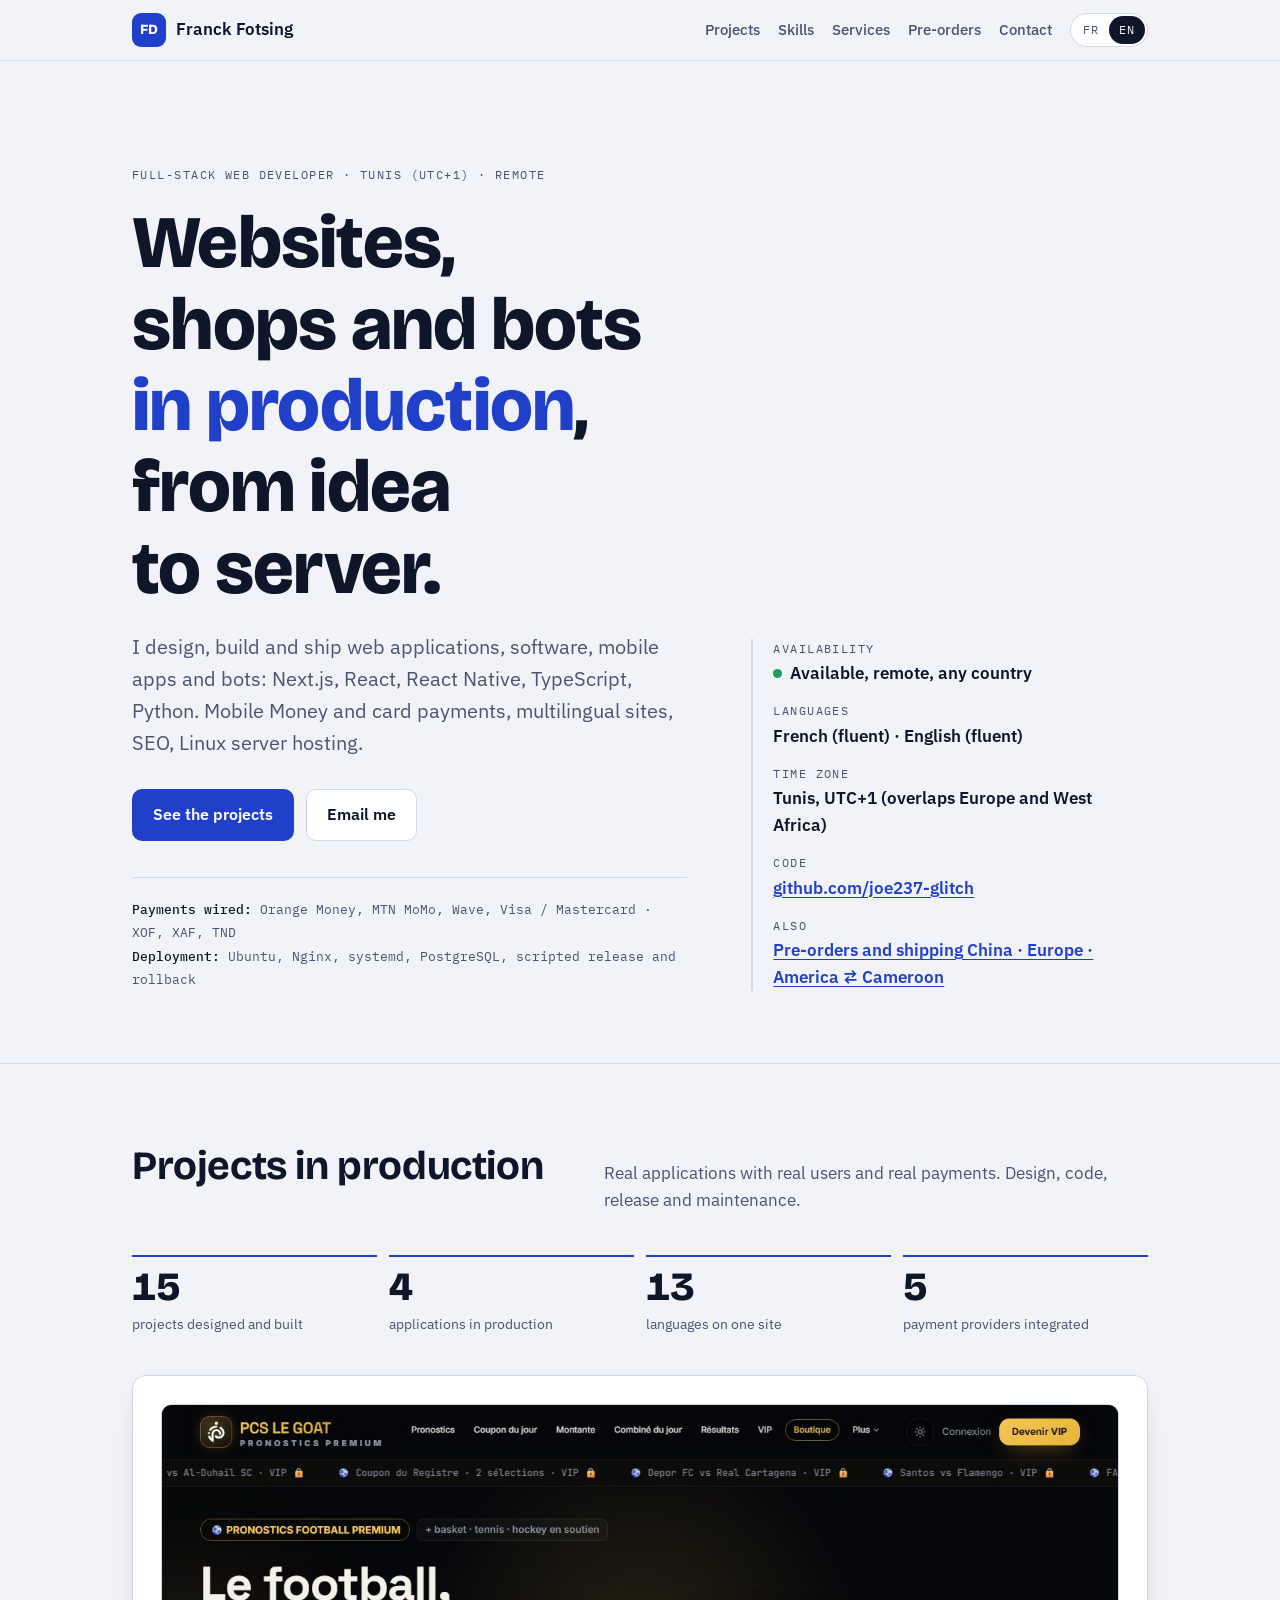
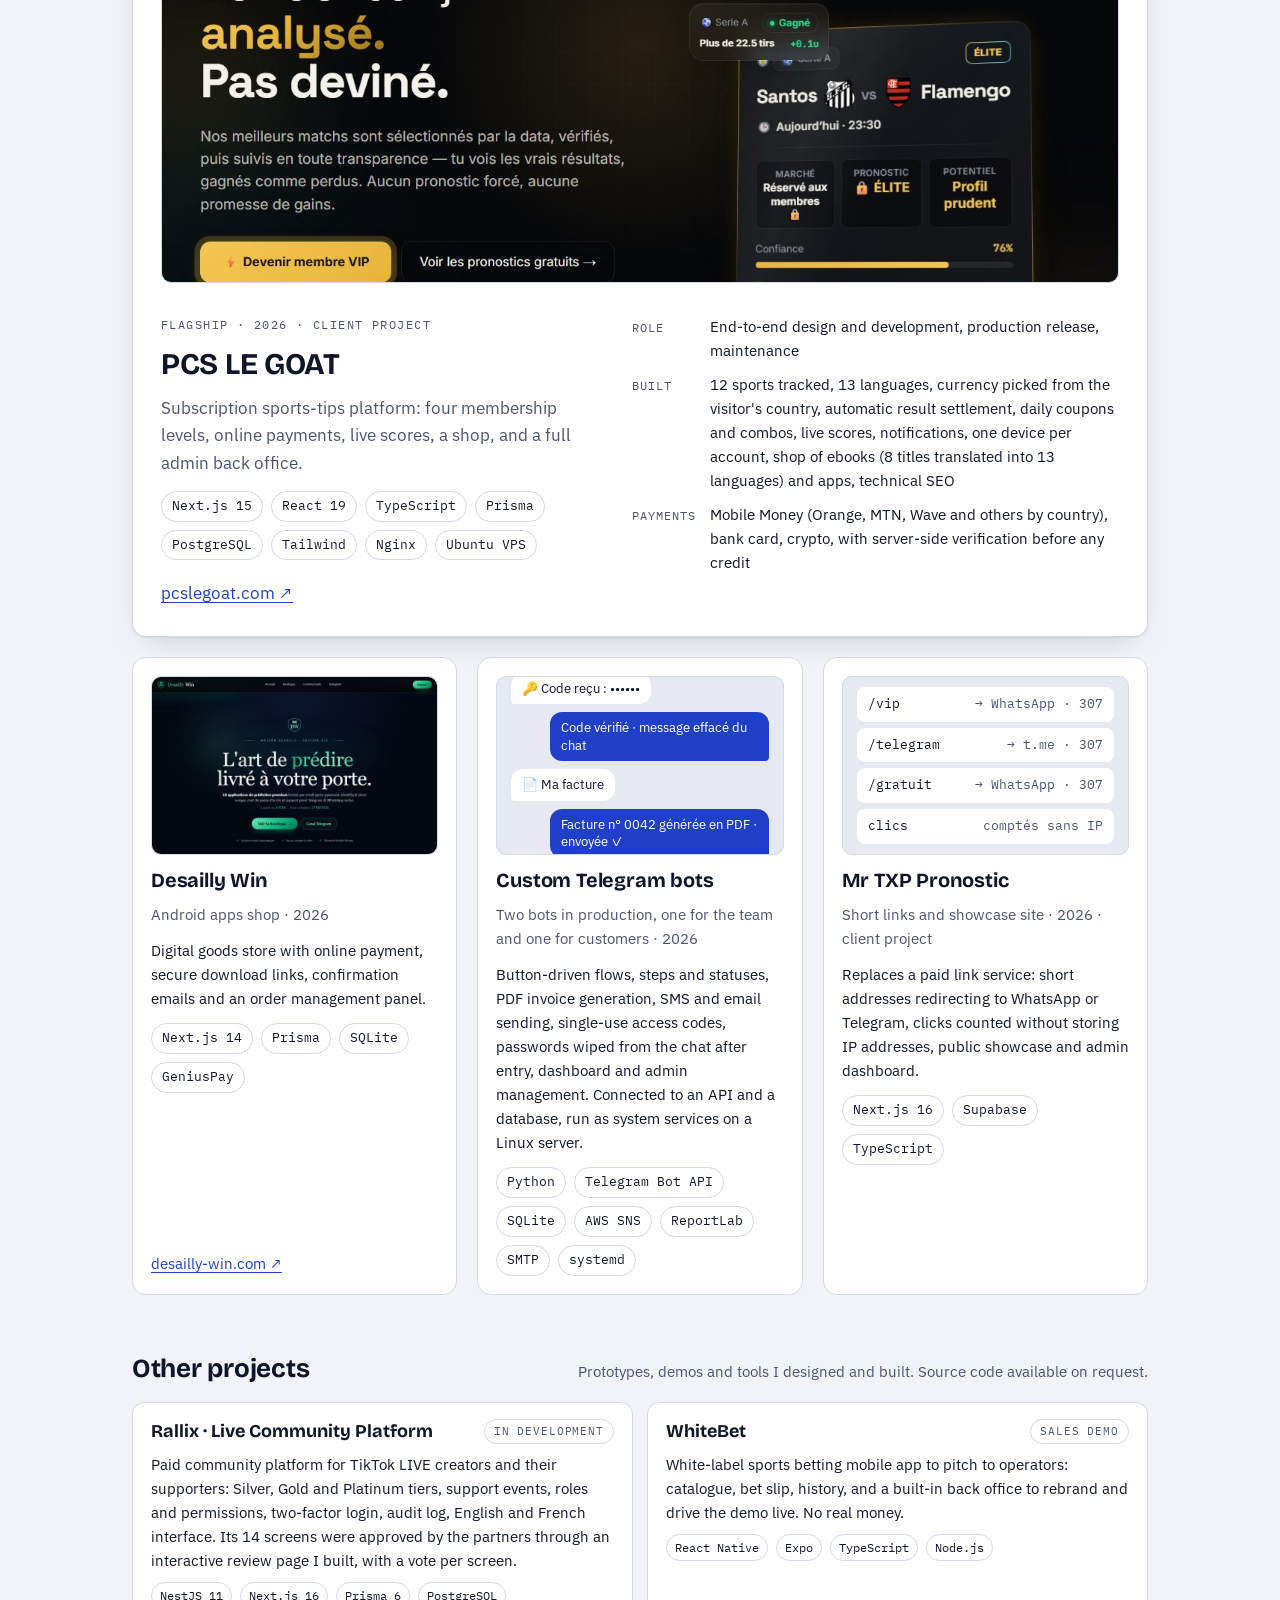
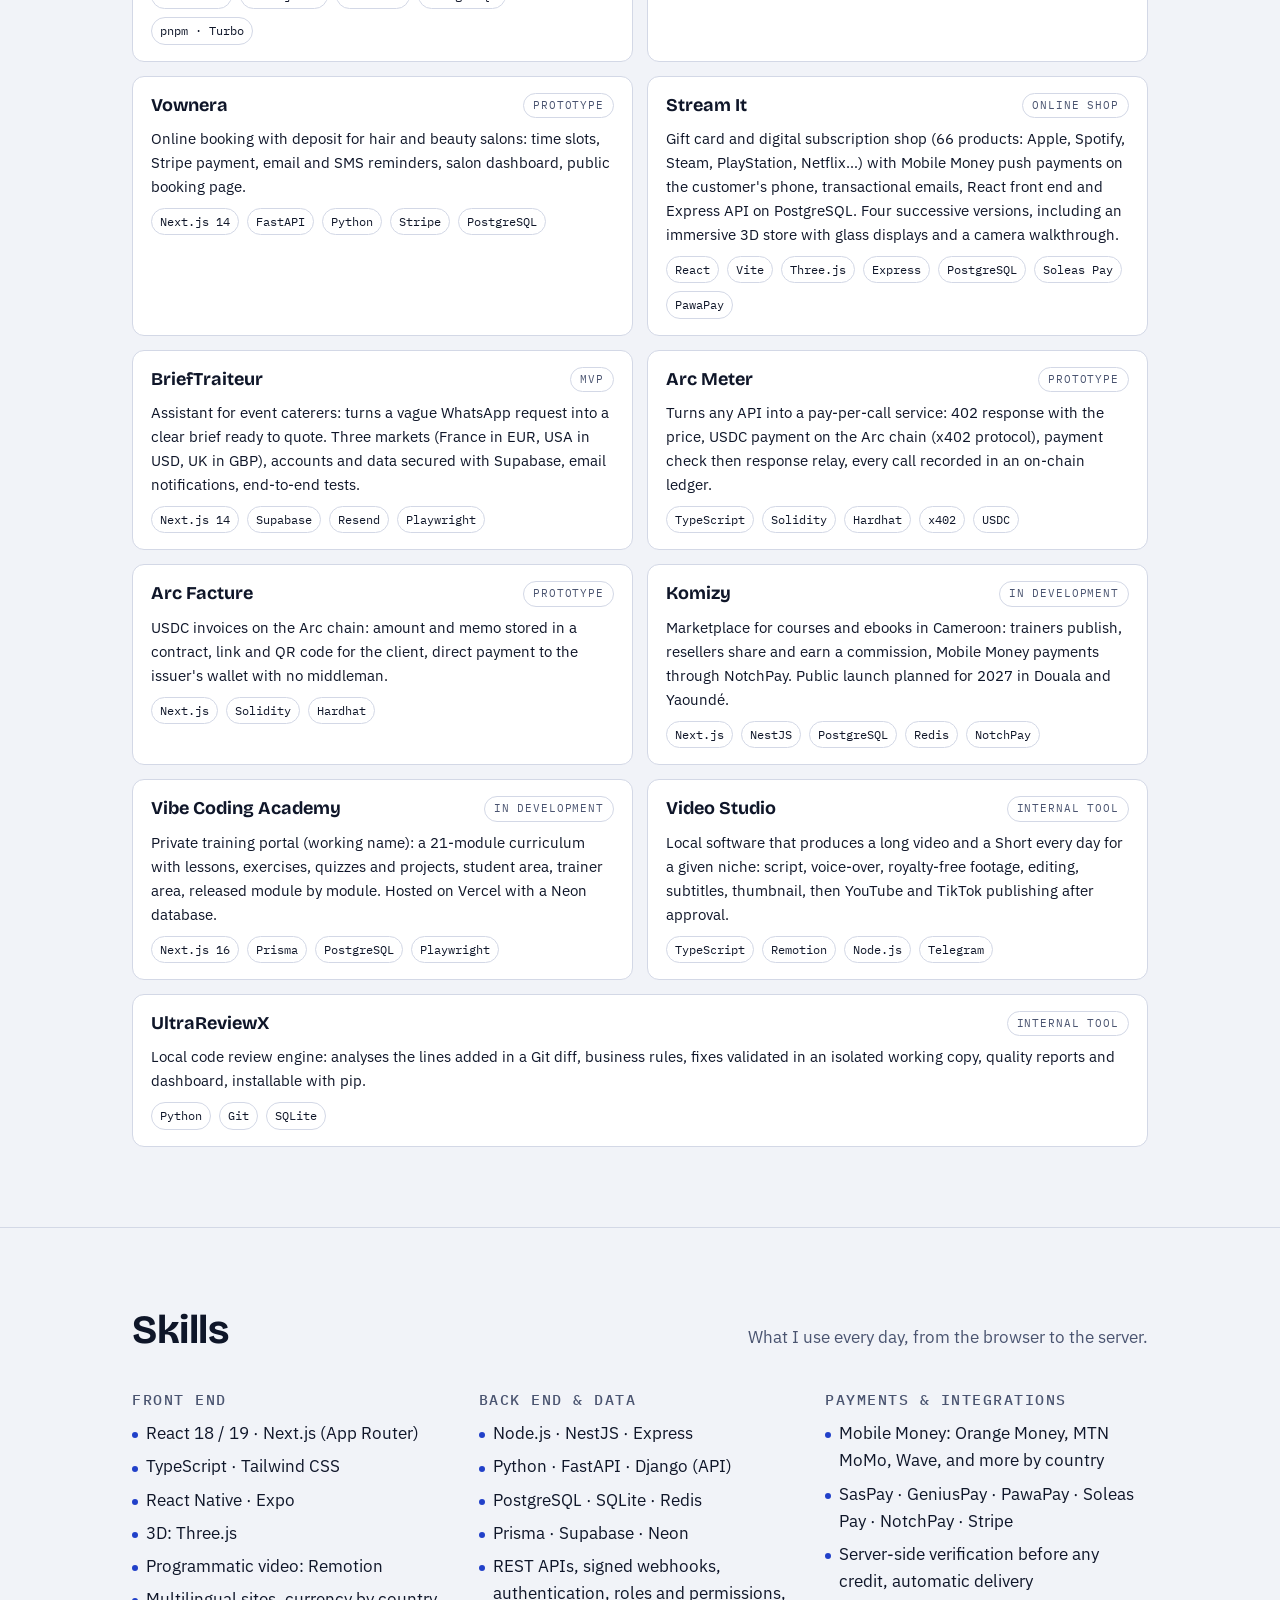
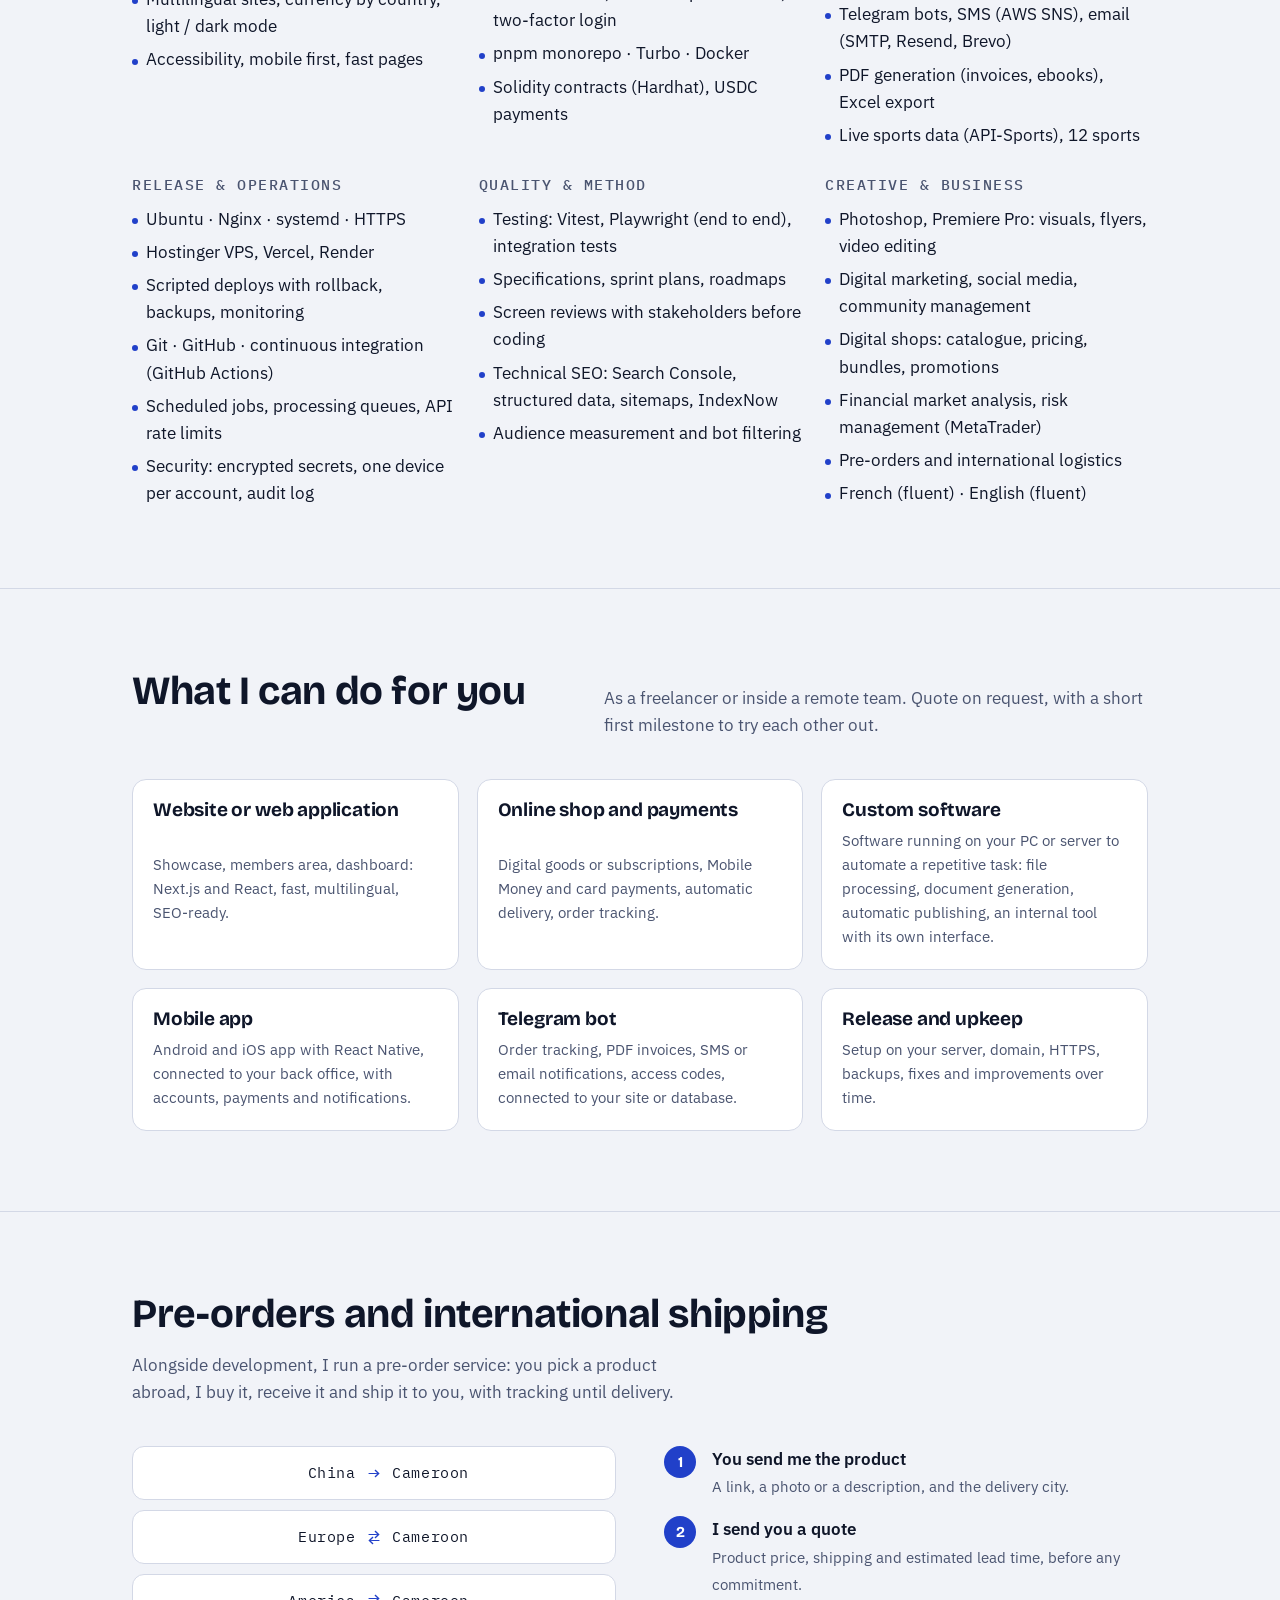
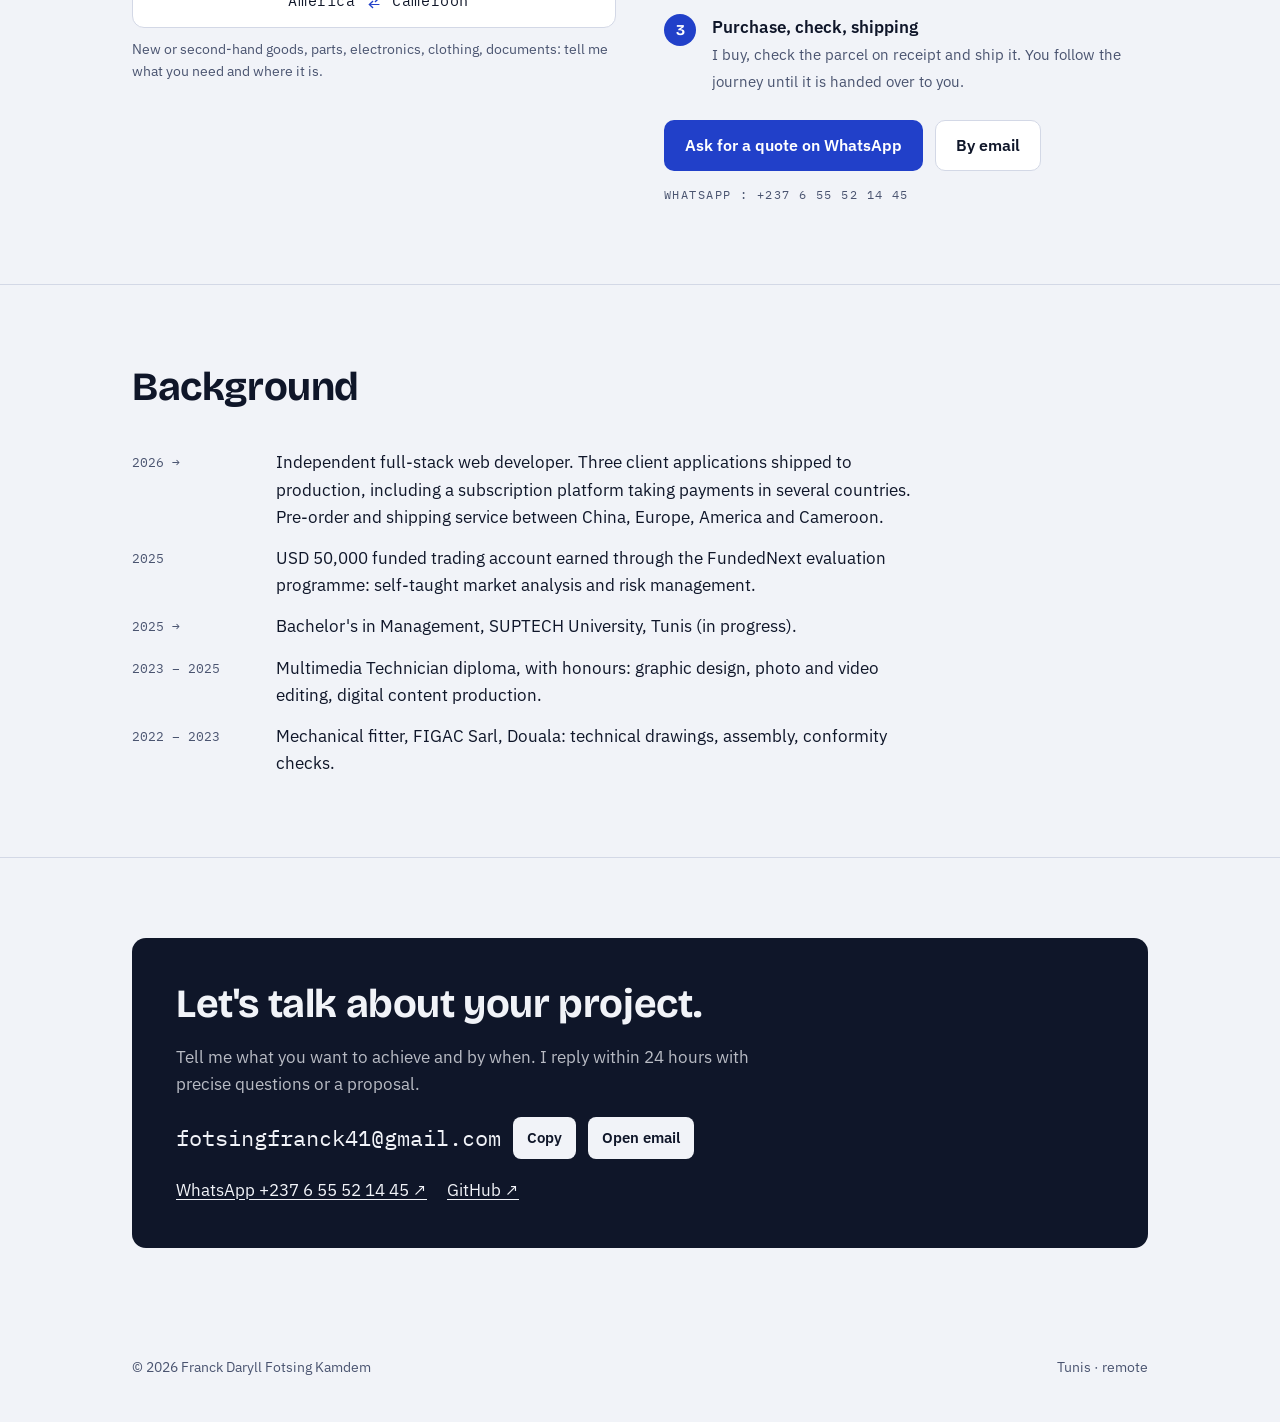
==== index.html @ cbd85db6 "Compétences détaillées, chiffres clés, bots anonymisés, services logiciel et mobile" ====
<!doctype html>
<html lang="fr" data-lang="fr">
<head>
<meta charset="utf-8">
<meta name="viewport" content="width=device-width, initial-scale=1, viewport-fit=cover">
<title>Franck Daryll Fotsing Kamdem · Développeur web full-stack</title>
<meta name="description" content="Développeur web full-stack à Tunis, disponible en télétravail : sites Next.js et React, boutiques avec paiement Mobile Money et carte bancaire, bots Telegram en Python, SEO et mise en production sur serveur Linux. Service de précommande et d'expédition Chine, Europe, Amérique et Cameroun.">
<meta property="og:title" content="Franck Daryll Fotsing Kamdem · Développeur web full-stack">
<meta property="og:description" content="Sites, boutiques et bots en production, de l'idée au serveur. Next.js, React, TypeScript, Python. Disponible en télétravail.">
<meta property="og:type" content="website">
<meta property="og:url" content="https://joe237-glitch.github.io/">
<meta property="og:image" content="https://joe237-glitch.github.io/img/pcslegoat.jpg">
<link rel="canonical" href="https://joe237-glitch.github.io/">
<link rel="icon" href="data:image/svg+xml,%3Csvg xmlns='http://www.w3.org/2000/svg' viewBox='0 0 64 64'%3E%3Crect width='64' height='64' rx='14' fill='%232140C9'/%3E%3Ctext x='32' y='42' font-family='Arial Black,Arial,sans-serif' font-weight='900' font-size='28' fill='%23fff' text-anchor='middle'%3EFD%3C/text%3E%3C/svg%3E">
<link rel="preconnect" href="https://fonts.googleapis.com">
<link rel="preconnect" href="https://fonts.gstatic.com" crossorigin>
<link rel="stylesheet" href="https://fonts.googleapis.com/css2?family=Bricolage+Grotesque:opsz,wght@12..96,500;12..96,700;12..96,800&family=IBM+Plex+Sans:ital,wght@0,400;0,500;0,600;1,400&family=IBM+Plex+Mono:wght@400;500&display=swap">
<script type="application/ld+json">
{
  "@context": "https://schema.org",
  "@type": "Person",
  "name": "Franck Daryll Fotsing Kamdem",
  "jobTitle": "Développeur web full-stack",
  "email": "mailto:fotsingfranck41@gmail.com",
  "address": { "@type": "PostalAddress", "addressLocality": "Tunis", "addressCountry": "TN" },
  "nationality": "CM",
  "knowsLanguage": ["fr", "en"],
  "knowsAbout": ["Next.js", "React", "TypeScript", "Node.js", "Python", "PostgreSQL", "Prisma", "SEO", "Mobile Money"],
  "sameAs": ["https://github.com/joe237-glitch"]
}
</script>
<style>
/* Layout : une colonne de lecture de 1080 px, repères de « dossier technique » (étiquettes mono, filets),
   un seul accent cobalt, un point ambre pour la disponibilité. Light d'abord, dark par thème système. */
:root {
  --bg: #F1F3F8;
  --bg-2: #FFFFFF;
  --bg-3: #E6E9F2;
  --ink: #0F1629;
  --ink-2: #4A5470;
  --line: #D3D8E6;
  --accent: #2140C9;
  --accent-soft: #E3E8FF;
  --accent-ink: #FFFFFF;
  --warm: #D28F00;
  --ok: #1E9A5A;
  --shadow: 0 1px 2px rgba(15, 22, 41, .06), 0 12px 32px -16px rgba(15, 22, 41, .25);
  --font-display: "Bricolage Grotesque", "Arial Black", "Segoe UI", sans-serif;
  --font-body: "IBM Plex Sans", "Segoe UI", system-ui, sans-serif;
  --font-mono: "IBM Plex Mono", ui-monospace, "Cascadia Mono", Consolas, monospace;
  --radius: 14px;
  color-scheme: light;
}
@media (prefers-color-scheme: dark) {
  :root:not([data-theme="light"]) {
    --bg: #0B101C; --bg-2: #121A2B; --bg-3: #1A2338; --ink: #E9EDF7; --ink-2: #A2ABC4; --line: #27314A;
    --accent: #8A9CFF; --accent-soft: #1C2750; --accent-ink: #0B101C; --warm: #F0B63A; --ok: #4CCB84;
    --shadow: 0 1px 2px rgba(0, 0, 0, .4), 0 16px 40px -20px rgba(0, 0, 0, .8);
    color-scheme: dark;
  }
}
:root[data-theme="dark"] {
  --bg: #0B101C; --bg-2: #121A2B; --bg-3: #1A2338; --ink: #E9EDF7; --ink-2: #A2ABC4; --line: #27314A;
  --accent: #8A9CFF; --accent-soft: #1C2750; --accent-ink: #0B101C; --warm: #F0B63A; --ok: #4CCB84;
  --shadow: 0 1px 2px rgba(0, 0, 0, .4), 0 16px 40px -20px rgba(0, 0, 0, .8);
  color-scheme: dark;
}

*, *::before, *::after { box-sizing: border-box; }
html { scroll-behavior: smooth; }
@media (prefers-reduced-motion: reduce) { html { scroll-behavior: auto; } *, *::before, *::after { transition: none !important; animation: none !important; } }
body {
  margin: 0; background: var(--bg); color: var(--ink);
  font-family: var(--font-body); font-size: 17px; line-height: 1.6;
  -webkit-font-smoothing: antialiased;
}
img { max-width: 100%; height: auto; display: block; }
a { color: var(--accent); text-decoration-thickness: 1px; text-underline-offset: 3px; }
a:focus-visible, button:focus-visible { outline: 3px solid var(--accent); outline-offset: 3px; border-radius: 6px; }
h1, h2, h3 { font-family: var(--font-display); line-height: 1.1; margin: 0; text-wrap: balance; letter-spacing: -.01em; }
p { margin: 0; }
[data-lang="fr"] .en, [data-lang="en"] .fr { display: none !important; }

.wrap { width: min(1080px, 100%); margin-inline: auto; padding-inline: clamp(16px, 4vw, 32px); }
.label {
  font-family: var(--font-mono); font-size: 12px; letter-spacing: .12em; text-transform: uppercase; color: var(--ink-2);
}
.chips { display: flex; flex-wrap: wrap; gap: 8px; list-style: none; margin: 0; padding: 0; }
.chips li {
  font-family: var(--font-mono); font-size: 13px; padding: 4px 10px; border: 1px solid var(--line); border-radius: 999px; background: var(--bg-2); color: var(--ink);
}

/* En-tête */
.top {
  position: sticky; top: env(safe-area-inset-top, 0px); z-index: 10;
  background: color-mix(in srgb, var(--bg) 88%, transparent); backdrop-filter: blur(10px); -webkit-backdrop-filter: blur(10px);
  border-bottom: 1px solid var(--line);
}
.top .wrap { display: flex; align-items: center; justify-content: space-between; gap: 16px; min-height: 60px; }
.brand { display: flex; align-items: center; gap: 10px; color: var(--ink); text-decoration: none; font-weight: 600; }
.brand .mono {
  width: 34px; height: 34px; border-radius: 9px; background: var(--accent); color: var(--accent-ink);
  display: grid; place-items: center; font-family: var(--font-display); font-weight: 800; font-size: 14px; letter-spacing: .02em;
}
.brand span.name { white-space: nowrap; }
.nav { display: flex; align-items: center; gap: 4px 18px; flex-wrap: wrap; justify-content: flex-end; }
.nav a { color: var(--ink-2); text-decoration: none; font-size: 15px; font-weight: 500; }
.nav a:hover { color: var(--ink); }
.lang { display: inline-flex; border: 1px solid var(--line); border-radius: 999px; padding: 2px; background: var(--bg-2); }
.lang button {
  all: unset; cursor: pointer; font-family: var(--font-mono); font-size: 12px; letter-spacing: .08em; padding: 4px 10px; border-radius: 999px; color: var(--ink-2);
}
.lang button[aria-pressed="true"] { background: var(--ink); color: var(--bg); }
@media (max-width: 640px) { .nav a { display: none; } .brand span.name { display: none; } }

/* Héros */
.hero { padding-block: clamp(48px, 9vw, 104px) clamp(40px, 7vw, 72px); }
.hero .grid { display: grid; grid-template-columns: minmax(0, 1.4fr) minmax(0, 1fr); gap: clamp(24px, 5vw, 64px); align-items: end; }
.hero h1 { font-size: clamp(38px, 6.2vw, 74px); font-weight: 800; margin-top: 18px; }
.hero h1 em { font-style: normal; color: var(--accent); }
.hero .lead { font-size: clamp(17px, 1.6vw, 20px); color: var(--ink-2); max-width: 36em; margin-top: 22px; }
.cta { display: flex; flex-wrap: wrap; gap: 12px; margin-top: 30px; }
.btn {
  display: inline-flex; align-items: center; gap: 8px; padding: 12px 20px; border-radius: 10px; text-decoration: none; font-weight: 600; font-size: 16px;
  border: 1px solid var(--line); background: var(--bg-2); color: var(--ink); transition: transform .15s ease, background .15s ease;
}
.btn:hover { transform: translateY(-1px); }
.btn.primary { background: var(--accent); color: var(--accent-ink); border-color: transparent; }
.facts { list-style: none; margin: 0; padding: 0; display: grid; gap: 14px; border-left: 2px solid var(--line); padding-left: 20px; }
.facts li { display: grid; gap: 2px; }
.facts .v { font-weight: 600; }
.dot { display: inline-block; width: 9px; height: 9px; border-radius: 50%; background: var(--ok); margin-right: 8px; vertical-align: 1px; }
.hero .ticker { margin-top: 36px; padding-top: 20px; border-top: 1px solid var(--line); color: var(--ink-2); font-family: var(--font-mono); font-size: 13px; line-height: 1.8; }
.hero .ticker b { color: var(--ink); font-weight: 500; }
@media (max-width: 800px) { .hero .grid { grid-template-columns: 1fr; align-items: start; } .facts { padding-left: 16px; } }

/* Chiffres clés (section projets) */
.stats { display: grid; grid-template-columns: repeat(4, minmax(0, 1fr)); gap: 12px; margin-bottom: clamp(24px, 4vw, 40px); }
.stats div { border-top: 2px solid var(--accent); padding-top: 10px; }
.stats b { display: block; font-family: var(--font-display); font-size: clamp(28px, 3.4vw, 40px); font-weight: 800; line-height: 1; letter-spacing: -.02em; font-variant-numeric: tabular-nums; }
.stats span { display: block; color: var(--ink-2); font-size: 14px; margin-top: 6px; }
@media (max-width: 640px) { .stats { grid-template-columns: 1fr 1fr; } }

/* Sections */
section { padding-block: clamp(40px, 7vw, 80px); }
section + section { border-top: 1px solid var(--line); }
.head { display: flex; align-items: baseline; justify-content: space-between; gap: 16px; flex-wrap: wrap; margin-bottom: clamp(24px, 4vw, 40px); }
.head h2 { font-size: clamp(28px, 3.6vw, 40px); font-weight: 700; }
.head p { color: var(--ink-2); max-width: 32em; }

/* Projet phare */
.feature {
  display: grid; gap: clamp(20px, 3vw, 32px);
  background: var(--bg-2); border: 1px solid var(--line); border-radius: var(--radius); padding: clamp(16px, 2.5vw, 28px); box-shadow: var(--shadow);
}
.shot { display: block; border-radius: 10px; overflow: hidden; border: 1px solid var(--line); background: var(--bg-3); aspect-ratio: 16 / 10; max-width: 100%; }
.shot img { width: 100%; height: 100%; object-fit: cover; object-position: top; }
.feature .shot { aspect-ratio: 16 / 8; }
.feature .body { display: grid; grid-template-columns: minmax(0, 1fr) minmax(0, 1.15fr); gap: 20px clamp(24px, 4vw, 48px); min-width: 0; }
.feature .intro { display: flex; flex-direction: column; gap: 14px; min-width: 0; }
.feature h3 { font-size: clamp(24px, 2.6vw, 30px); font-weight: 700; }
.feature .role { color: var(--ink-2); }
.kv { display: grid; grid-template-columns: auto 1fr; gap: 10px 14px; font-size: 15px; margin: 0; align-content: start; }
.kv dt { font-family: var(--font-mono); font-size: 12px; letter-spacing: .08em; text-transform: uppercase; color: var(--ink-2); padding-top: 3px; }
.kv dd { margin: 0; }
.links { display: flex; gap: 16px; flex-wrap: wrap; margin-top: auto; padding-top: 6px; }
@media (max-width: 720px) { .feature .body { grid-template-columns: 1fr; } .feature .shot { aspect-ratio: 16 / 10; } }

/* Grille de projets : 3 colonnes, puis une liste de cartes horizontales, puis une pile */
.cards { display: grid; grid-template-columns: repeat(3, minmax(0, 1fr)); gap: 20px; margin-top: 20px; }
.card {
  display: flex; flex-direction: column; gap: 14px; background: var(--bg-2); border: 1px solid var(--line); border-radius: var(--radius); padding: 18px; min-width: 0;
  transition: transform .15s ease, box-shadow .15s ease;
}
.card:hover { transform: translateY(-2px); box-shadow: var(--shadow); }
.card .body { display: flex; flex-direction: column; gap: 12px; min-width: 0; flex: 1; }
.card h3 { font-size: 20px; font-weight: 700; }
.card .role { color: var(--ink-2); font-size: 15px; }
.card p { font-size: 15px; }
.card .links { font-size: 15px; }
@media (max-width: 960px) and (min-width: 601px) {
  .cards { grid-template-columns: 1fr; }
  .card { display: grid; grid-template-columns: minmax(0, .85fr) minmax(0, 1.15fr); gap: 20px; align-items: start; }
}
@media (max-width: 600px) { .cards { grid-template-columns: 1fr; } }

/* Maquettes sans capture : conversation Telegram, liens courts */
.mock { border-radius: 10px; border: 1px solid var(--line); background: var(--bg-3); aspect-ratio: 16 / 10; padding: 14px; display: flex; flex-direction: column; justify-content: center; gap: 8px; overflow: hidden; font-size: 13px; }
.msg { max-width: 85%; padding: 7px 11px; border-radius: 12px; line-height: 1.35; }
.msg.in { align-self: flex-start; background: var(--bg-2); border-bottom-left-radius: 4px; }
.msg.out { align-self: flex-end; background: var(--accent); color: var(--accent-ink); border-bottom-right-radius: 4px; }
.routes { font-family: var(--font-mono); font-size: 13px; display: grid; gap: 6px; }
.routes div { display: flex; justify-content: space-between; gap: 10px; background: var(--bg-2); padding: 7px 11px; border-radius: 8px; }
.routes span:last-child { color: var(--ink-2); white-space: nowrap; }

/* Autres projets : liste compacte, 2 colonnes */
.sub { margin-top: clamp(36px, 5vw, 60px); display: flex; align-items: baseline; justify-content: space-between; gap: 8px 24px; flex-wrap: wrap; }
.sub h3 { font-size: clamp(22px, 2.4vw, 26px); font-weight: 700; }
.sub p { color: var(--ink-2); font-size: 15px; max-width: 40em; }
.list { display: grid; grid-template-columns: repeat(2, minmax(0, 1fr)); gap: 14px; margin-top: 18px; }
.item { border: 1px solid var(--line); border-radius: 12px; padding: 16px 18px; background: var(--bg-2); display: grid; gap: 9px; min-width: 0; align-content: start; }
.item .t { display: flex; align-items: center; justify-content: space-between; gap: 8px 12px; flex-wrap: wrap; }
.item h4 { font-family: var(--font-display); font-size: 18px; font-weight: 700; margin: 0; line-height: 1.2; }
.pill { font-family: var(--font-mono); font-size: 11px; letter-spacing: .08em; text-transform: uppercase; padding: 3px 9px; border-radius: 999px; border: 1px solid var(--line); color: var(--ink-2); white-space: nowrap; }
.item p { font-size: 15px; }
.item .chips li { font-size: 12px; padding: 3px 8px; }
/* Nombre impair de cartes : la dernière prend toute la largeur plutôt que de rester seule. */
.list > .item:last-child:nth-child(odd) { grid-column: 1 / -1; }
@media (max-width: 640px) { .list { grid-template-columns: 1fr; } }

/* Compétences */
.cols { display: grid; grid-template-columns: repeat(3, minmax(0, 1fr)); gap: 28px 24px; }
.cols h3 { font-size: 15px; font-family: var(--font-mono); font-weight: 500; letter-spacing: .1em; text-transform: uppercase; color: var(--ink-2); margin-bottom: 12px; }
.cols ul { list-style: none; margin: 0; padding: 0; display: grid; gap: 6px; }
.cols li { padding-left: 14px; position: relative; }
.cols li::before { content: ""; position: absolute; left: 0; top: .72em; width: 6px; height: 6px; border-radius: 50%; background: var(--accent); }
@media (max-width: 900px) { .cols { grid-template-columns: 1fr 1fr; } }
@media (max-width: 480px) { .cols { grid-template-columns: 1fr; } }

/* Services */
.services { display: grid; grid-template-columns: repeat(3, minmax(0, 1fr)); gap: 18px; }
@media (max-width: 860px) { .services { grid-template-columns: 1fr 1fr; } }
.service { border: 1px solid var(--line); border-radius: var(--radius); padding: 20px; background: var(--bg-2); display: grid; gap: 8px; }
.service h3 { font-size: 19px; font-weight: 700; }
.service p { color: var(--ink-2); font-size: 15px; }
@media (max-width: 640px) { .services { grid-template-columns: 1fr; } }

/* Précommandes : tableau des liaisons + étapes numérotées (vraie séquence) */
.pre { display: grid; grid-template-columns: minmax(0, 1fr) minmax(0, 1fr); gap: clamp(24px, 4vw, 48px); align-items: start; }
.lanes { display: grid; gap: 10px; }
.lane { display: grid; grid-template-columns: 1fr auto 1fr; align-items: center; gap: 12px; padding: 14px 18px; border: 1px solid var(--line); border-radius: 12px; background: var(--bg-2); font-family: var(--font-mono); font-size: 15px; letter-spacing: .04em; }
.lane .from { text-align: right; }
.lane .arrow { color: var(--accent); font-size: 20px; line-height: 1; }
.lanes .note { font-size: 14px; color: var(--ink-2); font-family: var(--font-body); }
.steps { list-style: none; margin: 0; padding: 0; display: grid; gap: 16px; counter-reset: s; }
.steps li { display: grid; grid-template-columns: 34px 1fr; gap: 14px; align-items: start; }
.steps li::before { counter-increment: s; content: counter(s); width: 32px; height: 32px; border-radius: 50%; background: var(--accent); color: var(--accent-ink); display: grid; place-items: center; font-family: var(--font-display); font-weight: 700; font-size: 15px; }
.steps b { display: block; font-weight: 600; }
.steps span.d { color: var(--ink-2); font-size: 15px; }
.pre .cta { margin-top: 24px; }
@media (max-width: 760px) { .pre { grid-template-columns: 1fr; } }

/* Parcours */
.path { list-style: none; margin: 0; padding: 0; display: grid; gap: 14px; max-width: 46em; }
.path li { display: grid; grid-template-columns: 7.5em 1fr; gap: 16px; }
.path .when { font-family: var(--font-mono); font-size: 13px; color: var(--ink-2); padding-top: 4px; }
@media (max-width: 480px) { .path li { grid-template-columns: 1fr; gap: 2px; } }

/* Contact */
.contact { background: var(--ink); color: var(--bg); border-radius: var(--radius); padding: clamp(24px, 4vw, 44px); display: grid; gap: 18px; }
.contact h2 { font-size: clamp(28px, 3.6vw, 40px); font-weight: 700; color: var(--bg); }
.contact p { color: color-mix(in srgb, var(--bg) 75%, transparent); max-width: 36em; }
.mail { display: flex; flex-wrap: wrap; align-items: center; gap: 12px; }
.mail code { font-family: var(--font-mono); font-size: clamp(16px, 2.4vw, 22px); word-break: break-all; }
.mail button, .mail a.btn {
  all: unset; cursor: pointer; padding: 9px 14px; border-radius: 8px; background: var(--bg); color: var(--ink); font-weight: 600; font-size: 15px; display: inline-flex; gap: 6px; align-items: center;
}
.mail button:focus-visible, .mail a.btn:focus-visible { outline: 3px solid var(--warm); outline-offset: 3px; }
.contact .more { display: flex; gap: 20px; flex-wrap: wrap; }
.contact .more a { color: var(--bg); }

footer { padding-block: 28px 44px; color: var(--ink-2); font-size: 14px; display: flex; justify-content: space-between; gap: 12px; flex-wrap: wrap; }
</style>
</head>
<body>

<header class="top">
  <div class="wrap">
    <a class="brand" href="#top" aria-label="Franck Daryll Fotsing Kamdem">
      <span class="mono">FD</span><span class="name">Franck Fotsing</span>
    </a>
    <nav class="nav" aria-label="Sections">
      <a href="#projets"><span class="fr">Projets</span><span class="en">Projects</span></a>
      <a href="#competences"><span class="fr">Compétences</span><span class="en">Skills</span></a>
      <a href="#services">Services</a>
      <a href="#precommandes"><span class="fr">Précommandes</span><span class="en">Pre-orders</span></a>
      <a href="#contact">Contact</a>
      <div class="lang" role="group" aria-label="Langue / Language">
        <button type="button" id="lang-fr" data-set-lang="fr" aria-pressed="true">FR</button>
        <button type="button" id="lang-en" data-set-lang="en" aria-pressed="false">EN</button>
      </div>
    </nav>
  </div>
</header>

<main id="top">
  <section class="hero">
    <div class="wrap grid">
      <div>
        <p class="label">
          <span class="fr">Développeur web full-stack · Tunis (UTC+1) · télétravail</span>
          <span class="en">Full-stack web developer · Tunis (UTC+1) · remote</span>
        </p>
        <h1>
          <span class="fr">Des sites, des boutiques et des bots <em>en production</em>, de l'idée au serveur.</span>
          <span class="en">Websites, shops and bots <em>in production</em>, from idea to server.</span>
        </h1>
        <p class="lead">
          <span class="fr">Je conçois, développe et mets en ligne des applications web, des logiciels, des applications mobiles et des bots : Next.js, React, React Native, TypeScript, Python. Paiement Mobile Money et carte bancaire, sites multilingues, référencement, hébergement sur serveur Linux.</span>
          <span class="en">I design, build and ship web applications, software, mobile apps and bots: Next.js, React, React Native, TypeScript, Python. Mobile Money and card payments, multilingual sites, SEO, Linux server hosting.</span>
        </p>
        <div class="cta">
          <a class="btn primary" href="#projets"><span class="fr">Voir les projets</span><span class="en">See the projects</span></a>
          <a class="btn" href="mailto:fotsingfranck41@gmail.com"><span class="fr">M'écrire</span><span class="en">Email me</span></a>
        </div>
        <p class="ticker">
          <span class="fr"><b>Paiements intégrés :</b> Orange Money, MTN MoMo, Wave, Visa / Mastercard · XOF, XAF, TND<br><b>Déploiement :</b> Ubuntu, Nginx, systemd, PostgreSQL, scripts de mise en ligne et de retour arrière</span>
          <span class="en"><b>Payments wired:</b> Orange Money, MTN MoMo, Wave, Visa / Mastercard · XOF, XAF, TND<br><b>Deployment:</b> Ubuntu, Nginx, systemd, PostgreSQL, scripted release and rollback</span>
        </p>
      </div>
      <ul class="facts">
        <li><span class="label"><span class="fr">Disponibilité</span><span class="en">Availability</span></span><span class="v"><span class="dot"></span><span class="fr">Disponible, télétravail, tout pays</span><span class="en">Available, remote, any country</span></span></li>
        <li><span class="label"><span class="fr">Langues</span><span class="en">Languages</span></span><span class="v"><span class="fr">Français courant · Anglais courant</span><span class="en">French (fluent) · English (fluent)</span></span></li>
        <li><span class="label"><span class="fr">Fuseau</span><span class="en">Time zone</span></span><span class="v"><span class="fr">Tunis, UTC+1 (recouvre l'Europe et l'Afrique de l'Ouest)</span><span class="en">Tunis, UTC+1 (overlaps Europe and West Africa)</span></span></li>
        <li><span class="label">Code</span><span class="v"><a href="https://github.com/joe237-glitch" rel="noopener">github.com/joe237-glitch</a></span></li>
        <li><span class="label"><span class="fr">À côté</span><span class="en">Also</span></span><span class="v"><a href="#precommandes"><span class="fr">Précommandes et expédition Chine · Europe · Amérique ⇄ Cameroun</span><span class="en">Pre-orders and shipping China · Europe · America ⇄ Cameroon</span></a></span></li>
      </ul>
    </div>
  </section>

  <section id="projets">
    <div class="wrap">
      <div class="head">
        <h2><span class="fr">Projets en production</span><span class="en">Projects in production</span></h2>
        <p><span class="fr">Des applications réelles, avec de vrais utilisateurs et de vrais paiements. Conception, code, mise en ligne et maintenance.</span><span class="en">Real applications with real users and real payments. Design, code, release and maintenance.</span></p>
      </div>

      <div class="stats" aria-label="Chiffres clés">
        <div><b>15</b><span><span class="fr">projets conçus et codés</span><span class="en">projects designed and built</span></span></div>
        <div><b>4</b><span><span class="fr">applications en production</span><span class="en">applications in production</span></span></div>
        <div><b>13</b><span><span class="fr">langues sur un même site</span><span class="en">languages on one site</span></span></div>
        <div><b>5</b><span><span class="fr">prestataires de paiement intégrés</span><span class="en">payment providers integrated</span></span></div>
      </div>

      <article class="feature">
        <a class="shot" href="https://pcslegoat.com/" rel="noopener" aria-label="pcslegoat.com">
          <img src="img/pcslegoat.jpg" width="1280" height="800" alt="Page d'accueil de PCS LE GOAT : pronostics football, carte de match et bouton Devenir membre VIP">
        </a>
        <div class="body">
          <div class="intro">
            <p class="label"><span class="fr">Projet phare · 2026 · pour un client</span><span class="en">Flagship · 2026 · client project</span></p>
            <h3>PCS LE GOAT</h3>
            <p class="role">
              <span class="fr">Plateforme de pronostics sportifs par abonnement : quatre niveaux d'accès, paiement en ligne, scores en direct, boutique, espace d'administration complet.</span>
              <span class="en">Subscription sports-tips platform: four membership levels, online payments, live scores, a shop, and a full admin back office.</span>
            </p>
            <ul class="chips"><li>Next.js 15</li><li>React 19</li><li>TypeScript</li><li>Prisma</li><li>PostgreSQL</li><li>Tailwind</li><li>Nginx</li><li>Ubuntu VPS</li></ul>
            <div class="links">
              <a href="https://pcslegoat.com/" rel="noopener">pcslegoat.com ↗</a>
            </div>
          </div>
          <dl class="kv">
            <dt><span class="fr">Rôle</span><span class="en">Role</span></dt><dd><span class="fr">Conception et développement complet, mise en production, maintenance</span><span class="en">End-to-end design and development, production release, maintenance</span></dd>
            <dt><span class="fr">Fait</span><span class="en">Built</span></dt><dd><span class="fr">12 sports suivis, 13 langues, devise choisie selon le pays du visiteur, règlement automatique des résultats, coupons et combinés du jour, scores en direct, notifications, 1 appareil par compte, boutique d'ebooks (8 titres traduits en 13 langues) et d'applications, référencement technique</span><span class="en">12 sports tracked, 13 languages, currency picked from the visitor's country, automatic result settlement, daily coupons and combos, live scores, notifications, one device per account, shop of ebooks (8 titles translated into 13 languages) and apps, technical SEO</span></dd>
            <dt><span class="fr">Paiement</span><span class="en">Payments</span></dt><dd><span class="fr">Mobile Money (Orange, MTN, Wave et autres selon le pays), carte bancaire, crypto, avec vérification côté serveur avant tout crédit</span><span class="en">Mobile Money (Orange, MTN, Wave and others by country), bank card, crypto, with server-side verification before any credit</span></dd>
          </dl>
        </div>
      </article>

      <div class="cards">
        <article class="card">
          <a class="shot" href="https://desailly-win.com/" rel="noopener" aria-label="desailly-win.com">
            <img src="img/desailly.jpg" width="1280" height="800" alt="Page d'accueil de la boutique Desailly Win" loading="lazy">
          </a>
          <div class="body">
            <h3>Desailly Win</h3>
            <p class="role"><span class="fr">Boutique d'applications Android · 2026</span><span class="en">Android apps shop · 2026</span></p>
            <p><span class="fr">Vente de produits numériques avec paiement en ligne, livraison par lien de téléchargement sécurisé, e-mails de confirmation et panneau de gestion des commandes.</span><span class="en">Digital goods store with online payment, secure download links, confirmation emails and an order management panel.</span></p>
            <ul class="chips"><li>Next.js 14</li><li>Prisma</li><li>SQLite</li><li>GeniusPay</li></ul>
            <div class="links"><a href="https://desailly-win.com/" rel="noopener">desailly-win.com ↗</a></div>
          </div>
        </article>

        <article class="card">
          <div class="mock" aria-hidden="true">
            <div class="msg in">🔑 Code reçu : ••••••</div>
            <div class="msg out">Code vérifié · message effacé du chat</div>
            <div class="msg in">📄 Ma facture</div>
            <div class="msg out">Facture n° 0042 générée en PDF · envoyée ✓</div>
          </div>
          <div class="body">
            <h3><span class="fr">Bots Telegram sur mesure</span><span class="en">Custom Telegram bots</span></h3>
            <p class="role"><span class="fr">Deux bots en production, côté équipe et côté clients · 2026</span><span class="en">Two bots in production, one for the team and one for customers · 2026</span></p>
            <p><span class="fr">Parcours guidés par boutons, étapes et statuts, génération de factures PDF, envoi de SMS et d'e-mails, codes d'accès à usage unique, mots de passe effacés du chat après saisie, tableau de bord et gestion des administrateurs. Reliés à une API et à une base de données, lancés comme services système sur un serveur Linux.</span><span class="en">Button-driven flows, steps and statuses, PDF invoice generation, SMS and email sending, single-use access codes, passwords wiped from the chat after entry, dashboard and admin management. Connected to an API and a database, run as system services on a Linux server.</span></p>
            <ul class="chips"><li>Python</li><li>Telegram Bot API</li><li>SQLite</li><li>AWS SNS</li><li>ReportLab</li><li>SMTP</li><li>systemd</li></ul>
          </div>
        </article>

        <article class="card">
          <div class="mock" aria-hidden="true">
            <div class="routes">
              <div><span>/vip</span><span>→ WhatsApp · 307</span></div>
              <div><span>/telegram</span><span>→ t.me · 307</span></div>
              <div><span>/gratuit</span><span>→ WhatsApp · 307</span></div>
              <div><span>clics</span><span>comptés sans IP</span></div>
            </div>
          </div>
          <div class="body">
            <h3>Mr TXP Pronostic</h3>
            <p class="role"><span class="fr">Liens courts et vitrine · 2026 · pour un client</span><span class="en">Short links and showcase site · 2026 · client project</span></p>
            <p><span class="fr">Remplace un service de liens payant : adresses courtes qui redirigent vers WhatsApp ou Telegram, clics comptés sans stocker d'adresse IP, vitrine publique et tableau de bord administrateur.</span><span class="en">Replaces a paid link service: short addresses redirecting to WhatsApp or Telegram, clicks counted without storing IP addresses, public showcase and admin dashboard.</span></p>
            <ul class="chips"><li>Next.js 16</li><li>Supabase</li><li>TypeScript</li></ul>
          </div>
        </article>
      </div>

      <div class="sub">
        <h3><span class="fr">Autres projets</span><span class="en">Other projects</span></h3>
        <p><span class="fr">Prototypes, démonstrations et outils que j'ai conçus et codés. Code source consultable sur demande.</span><span class="en">Prototypes, demos and tools I designed and built. Source code available on request.</span></p>
      </div>
      <div class="list">
        <article class="item">
          <div class="t"><h4>Rallix · Live Community Platform</h4><span class="pill"><span class="fr">en développement</span><span class="en">in development</span></span></div>
          <p><span class="fr">Plateforme communautaire payante pour les créateurs TikTok LIVE et leurs soutiens : paliers Silver, Gold et Platinum, événements de soutien, rôles et permissions, double authentification, journal d'audit, interface en anglais et en français. Les 14 écrans ont été validés par les associés via une page de revue interactive que j'ai codée, avec vote écran par écran.</span><span class="en">Paid community platform for TikTok LIVE creators and their supporters: Silver, Gold and Platinum tiers, support events, roles and permissions, two-factor login, audit log, English and French interface. Its 14 screens were approved by the partners through an interactive review page I built, with a vote per screen.</span></p>
          <ul class="chips"><li>NestJS 11</li><li>Next.js 16</li><li>Prisma 6</li><li>PostgreSQL</li><li>pnpm · Turbo</li></ul>
        </article>
        <article class="item">
          <div class="t"><h4>WhiteBet</h4><span class="pill"><span class="fr">démo commerciale</span><span class="en">sales demo</span></span></div>
          <p><span class="fr">Application mobile de paris sportifs en marque blanche, à présenter aux opérateurs : catalogue, coupon, historique, et un back-office intégré pour changer la marque et les données en direct. Sans argent réel.</span><span class="en">White-label sports betting mobile app to pitch to operators: catalogue, bet slip, history, and a built-in back office to rebrand and drive the demo live. No real money.</span></p>
          <ul class="chips"><li>React Native</li><li>Expo</li><li>TypeScript</li><li>Node.js</li></ul>
        </article>
        <article class="item">
          <div class="t"><h4>Vownera</h4><span class="pill">prototype</span></div>
          <p><span class="fr">Réservation en ligne avec acompte pour salons de coiffure et instituts de beauté : créneaux, paiement Stripe, rappels par e-mail et SMS, tableau de bord du salon, page publique de réservation.</span><span class="en">Online booking with deposit for hair and beauty salons: time slots, Stripe payment, email and SMS reminders, salon dashboard, public booking page.</span></p>
          <ul class="chips"><li>Next.js 14</li><li>FastAPI</li><li>Python</li><li>Stripe</li><li>PostgreSQL</li></ul>
        </article>
        <article class="item">
          <div class="t"><h4>Stream It</h4><span class="pill"><span class="fr">boutique en ligne</span><span class="en">online shop</span></span></div>
          <p><span class="fr">Boutique de cartes cadeaux et d'abonnements numériques (66 produits : Apple, Spotify, Steam, PlayStation, Netflix…) avec paiement Mobile Money par notification sur le téléphone du client, e-mails transactionnels, front React et API Express sur PostgreSQL. Quatre versions successives, dont une boutique 3D immersive avec vitrines en verre et visite caméra.</span><span class="en">Gift card and digital subscription shop (66 products: Apple, Spotify, Steam, PlayStation, Netflix…) with Mobile Money push payments on the customer's phone, transactional emails, React front end and Express API on PostgreSQL. Four successive versions, including an immersive 3D store with glass displays and a camera walkthrough.</span></p>
          <ul class="chips"><li>React</li><li>Vite</li><li>Three.js</li><li>Express</li><li>PostgreSQL</li><li>Soleas Pay</li><li>PawaPay</li></ul>
        </article>
        <article class="item">
          <div class="t"><h4>BriefTraiteur</h4><span class="pill">MVP</span></div>
          <p><span class="fr">Assistant pour traiteurs événementiels : transforme une demande WhatsApp floue en brief clair et prêt à chiffrer. Trois marchés (France en euros, États-Unis en dollars, Royaume-Uni en livres), comptes et données protégés par Supabase, notifications par e-mail, tests de bout en bout.</span><span class="en">Assistant for event caterers: turns a vague WhatsApp request into a clear brief ready to quote. Three markets (France in EUR, USA in USD, UK in GBP), accounts and data secured with Supabase, email notifications, end-to-end tests.</span></p>
          <ul class="chips"><li>Next.js 14</li><li>Supabase</li><li>Resend</li><li>Playwright</li></ul>
        </article>
        <article class="item">
          <div class="t"><h4>Arc Meter</h4><span class="pill">prototype</span></div>
          <p><span class="fr">Transforme n'importe quelle API en service payé à l'appel : réponse 402 avec le prix, paiement en USDC sur la chaîne Arc (protocole x402), vérification du paiement puis relais de la réponse, chaque appel inscrit dans un registre on-chain.</span><span class="en">Turns any API into a pay-per-call service: 402 response with the price, USDC payment on the Arc chain (x402 protocol), payment check then response relay, every call recorded in an on-chain ledger.</span></p>
          <ul class="chips"><li>TypeScript</li><li>Solidity</li><li>Hardhat</li><li>x402</li><li>USDC</li></ul>
        </article>
        <article class="item">
          <div class="t"><h4>Arc Facture</h4><span class="pill">prototype</span></div>
          <p><span class="fr">Factures en USDC sur la chaîne Arc : montant et mémo enregistrés dans un contrat, lien et QR code pour le client, paiement direct dans le portefeuille de l'émetteur sans intermédiaire.</span><span class="en">USDC invoices on the Arc chain: amount and memo stored in a contract, link and QR code for the client, direct payment to the issuer's wallet with no middleman.</span></p>
          <ul class="chips"><li>Next.js</li><li>Solidity</li><li>Hardhat</li></ul>
        </article>
        <article class="item">
          <div class="t"><h4>Komizy</h4><span class="pill"><span class="fr">en développement</span><span class="en">in development</span></span></div>
          <p><span class="fr">Place de marché de formations et d'ebooks pour le Cameroun : les formateurs publient, des revendeurs partagent et touchent une commission, paiement Mobile Money par NotchPay. Lancement public visé en 2027 à Douala et Yaoundé.</span><span class="en">Marketplace for courses and ebooks in Cameroon: trainers publish, resellers share and earn a commission, Mobile Money payments through NotchPay. Public launch planned for 2027 in Douala and Yaoundé.</span></p>
          <ul class="chips"><li>Next.js</li><li>NestJS</li><li>PostgreSQL</li><li>Redis</li><li>NotchPay</li></ul>
        </article>
        <article class="item">
          <div class="t"><h4>Vibe Coding Academy</h4><span class="pill"><span class="fr">en développement</span><span class="en">in development</span></span></div>
          <p><span class="fr">Portail de formation privé (nom provisoire) : cursus de 21 modules avec leçons, exercices, quiz et projets, espace apprenant, espace formateur, mise en production progressive module par module. Hébergé sur Vercel avec une base Neon.</span><span class="en">Private training portal (working name): a 21-module curriculum with lessons, exercises, quizzes and projects, student area, trainer area, released module by module. Hosted on Vercel with a Neon database.</span></p>
          <ul class="chips"><li>Next.js 16</li><li>Prisma</li><li>PostgreSQL</li><li>Playwright</li></ul>
        </article>
        <article class="item">
          <div class="t"><h4>Video Studio</h4><span class="pill"><span class="fr">outil interne</span><span class="en">internal tool</span></span></div>
          <p><span class="fr">Logiciel local qui fabrique chaque jour une vidéo longue et un Short pour une niche donnée : scénario, voix, images et vidéos libres de droits, montage, sous-titres, miniature, puis publication sur YouTube et TikTok après approbation.</span><span class="en">Local software that produces a long video and a Short every day for a given niche: script, voice-over, royalty-free footage, editing, subtitles, thumbnail, then YouTube and TikTok publishing after approval.</span></p>
          <ul class="chips"><li>TypeScript</li><li>Remotion</li><li>Node.js</li><li>Telegram</li></ul>
        </article>
        <article class="item">
          <div class="t"><h4>UltraReviewX</h4><span class="pill"><span class="fr">outil interne</span><span class="en">internal tool</span></span></div>
          <p><span class="fr">Moteur de revue de code en local : analyse des lignes ajoutées dans un diff Git, règles métier, correctifs validés dans une copie de travail isolée, rapports et tableau de bord de qualité, installable avec pip.</span><span class="en">Local code review engine: analyses the lines added in a Git diff, business rules, fixes validated in an isolated working copy, quality reports and dashboard, installable with pip.</span></p>
          <ul class="chips"><li>Python</li><li>Git</li><li>SQLite</li></ul>
        </article>
      </div>
    </div>
  </section>

  <section id="competences">
    <div class="wrap">
      <div class="head">
        <h2><span class="fr">Compétences</span><span class="en">Skills</span></h2>
        <p><span class="fr">Ce que j'utilise tous les jours, du navigateur au serveur.</span><span class="en">What I use every day, from the browser to the server.</span></p>
      </div>
      <div class="cols">
        <div>
          <h3><span class="fr">Interfaces</span><span class="en">Front end</span></h3>
          <ul>
            <li>React 18 / 19 · Next.js (App Router)</li>
            <li>TypeScript · Tailwind CSS</li>
            <li>React Native · Expo</li>
            <li><span class="fr">3D : Three.js</span><span class="en">3D: Three.js</span></li>
            <li><span class="fr">Vidéo programmée : Remotion</span><span class="en">Programmatic video: Remotion</span></li>
            <li><span class="fr">Sites multilingues, devise selon le pays, mode clair / sombre</span><span class="en">Multilingual sites, currency by country, light / dark mode</span></li>
            <li><span class="fr">Accessibilité, mobile d'abord, pages rapides</span><span class="en">Accessibility, mobile first, fast pages</span></li>
          </ul>
        </div>
        <div>
          <h3><span class="fr">Serveur & données</span><span class="en">Back end & data</span></h3>
          <ul>
            <li>Node.js · NestJS · Express</li>
            <li>Python · FastAPI · Django (API)</li>
            <li>PostgreSQL · SQLite · Redis</li>
            <li>Prisma · Supabase · Neon</li>
            <li><span class="fr">API REST, webhooks signés, authentification, rôles et permissions, double authentification</span><span class="en">REST APIs, signed webhooks, authentication, roles and permissions, two-factor login</span></li>
            <li><span class="fr">Monorepo pnpm · Turbo · Docker</span><span class="en">pnpm monorepo · Turbo · Docker</span></li>
            <li><span class="fr">Contrats Solidity (Hardhat), paiements USDC</span><span class="en">Solidity contracts (Hardhat), USDC payments</span></li>
          </ul>
        </div>
        <div>
          <h3><span class="fr">Paiements & intégrations</span><span class="en">Payments & integrations</span></h3>
          <ul>
            <li><span class="fr">Mobile Money : Orange Money, MTN MoMo, Wave, et autres par pays</span><span class="en">Mobile Money: Orange Money, MTN MoMo, Wave, and more by country</span></li>
            <li>SasPay · GeniusPay · PawaPay · Soleas Pay · NotchPay · Stripe</li>
            <li><span class="fr">Vérification côté serveur avant tout crédit, livraison automatique</span><span class="en">Server-side verification before any credit, automatic delivery</span></li>
            <li><span class="fr">Bots Telegram, SMS (AWS SNS), e-mails (SMTP, Resend, Brevo)</span><span class="en">Telegram bots, SMS (AWS SNS), email (SMTP, Resend, Brevo)</span></li>
            <li><span class="fr">Génération de PDF (factures, ebooks), export Excel</span><span class="en">PDF generation (invoices, ebooks), Excel export</span></li>
            <li><span class="fr">Données sportives en direct (API-Sports), 12 sports</span><span class="en">Live sports data (API-Sports), 12 sports</span></li>
          </ul>
        </div>
        <div>
          <h3><span class="fr">Mise en ligne & exploitation</span><span class="en">Release & operations</span></h3>
          <ul>
            <li>Ubuntu · Nginx · systemd · HTTPS</li>
            <li><span class="fr">VPS Hostinger, Vercel, Render</span><span class="en">Hostinger VPS, Vercel, Render</span></li>
            <li><span class="fr">Déploiement scripté avec retour arrière, sauvegardes, surveillance</span><span class="en">Scripted deploys with rollback, backups, monitoring</span></li>
            <li><span class="fr">Git · GitHub · intégration continue (GitHub Actions)</span><span class="en">Git · GitHub · continuous integration (GitHub Actions)</span></li>
            <li><span class="fr">Tâches planifiées, files de traitement, limites d'appels API</span><span class="en">Scheduled jobs, processing queues, API rate limits</span></li>
            <li><span class="fr">Sécurité : secrets chiffrés, 1 appareil par compte, journal d'audit</span><span class="en">Security: encrypted secrets, one device per account, audit log</span></li>
          </ul>
        </div>
        <div>
          <h3><span class="fr">Qualité & méthode</span><span class="en">Quality & method</span></h3>
          <ul>
            <li><span class="fr">Tests : Vitest, Playwright (bout en bout), tests d'intégration</span><span class="en">Testing: Vitest, Playwright (end to end), integration tests</span></li>
            <li><span class="fr">Cahiers des charges, plans de sprint, feuilles de route</span><span class="en">Specifications, sprint plans, roadmaps</span></li>
            <li><span class="fr">Revue d'écrans avec les parties prenantes avant de coder</span><span class="en">Screen reviews with stakeholders before coding</span></li>
            <li><span class="fr">SEO technique : Search Console, données structurées, sitemaps, IndexNow</span><span class="en">Technical SEO: Search Console, structured data, sitemaps, IndexNow</span></li>
            <li><span class="fr">Mesure d'audience et filtrage des robots</span><span class="en">Audience measurement and bot filtering</span></li>
          </ul>
        </div>
        <div>
          <h3><span class="fr">Création & business</span><span class="en">Creative & business</span></h3>
          <ul>
            <li><span class="fr">Photoshop, Premiere Pro : visuels, flyers, montage vidéo</span><span class="en">Photoshop, Premiere Pro: visuals, flyers, video editing</span></li>
            <li><span class="fr">Marketing digital, réseaux sociaux, animation de communautés</span><span class="en">Digital marketing, social media, community management</span></li>
            <li><span class="fr">Boutiques numériques : catalogue, prix, packs, promotions</span><span class="en">Digital shops: catalogue, pricing, bundles, promotions</span></li>
            <li><span class="fr">Analyse des marchés financiers, gestion du risque (MetaTrader)</span><span class="en">Financial market analysis, risk management (MetaTrader)</span></li>
            <li><span class="fr">Précommandes et logistique internationale</span><span class="en">Pre-orders and international logistics</span></li>
            <li><span class="fr">Français courant · Anglais courant</span><span class="en">French (fluent) · English (fluent)</span></li>
          </ul>
        </div>
      </div>
    </div>
  </section>

  <section id="services">
    <div class="wrap">
      <div class="head">
        <h2><span class="fr">Ce que je peux faire pour vous</span><span class="en">What I can do for you</span></h2>
        <p><span class="fr">En mission freelance ou en équipe à distance. Devis sur demande, premier jalon court pour se tester.</span><span class="en">As a freelancer or inside a remote team. Quote on request, with a short first milestone to try each other out.</span></p>
      </div>
      <div class="services">
        <div class="service">
          <h3><span class="fr">Site ou application web</span><span class="en">Website or web application</span></h3>
          <p><span class="fr">Vitrine, espace membres, tableau de bord : Next.js et React, rapide, multilingue, prêt pour le référencement.</span><span class="en">Showcase, members area, dashboard: Next.js and React, fast, multilingual, SEO-ready.</span></p>
        </div>
        <div class="service">
          <h3><span class="fr">Boutique et paiement en ligne</span><span class="en">Online shop and payments</span></h3>
          <p><span class="fr">Produits numériques ou abonnements, Mobile Money et carte bancaire, livraison automatique, suivi des commandes.</span><span class="en">Digital goods or subscriptions, Mobile Money and card payments, automatic delivery, order tracking.</span></p>
        </div>
        <div class="service">
          <h3><span class="fr">Logiciel sur mesure</span><span class="en">Custom software</span></h3>
          <p><span class="fr">Un logiciel qui tourne sur votre PC ou votre serveur pour automatiser une tâche répétitive : traitement de fichiers, génération de documents, publication automatique, outil interne avec son interface.</span><span class="en">Software running on your PC or server to automate a repetitive task: file processing, document generation, automatic publishing, an internal tool with its own interface.</span></p>
        </div>
        <div class="service">
          <h3><span class="fr">Application mobile</span><span class="en">Mobile app</span></h3>
          <p><span class="fr">Application Android et iOS avec React Native, connectée à votre back-office, avec comptes, paiement et notifications.</span><span class="en">Android and iOS app with React Native, connected to your back office, with accounts, payments and notifications.</span></p>
        </div>
        <div class="service">
          <h3><span class="fr">Bot Telegram</span><span class="en">Telegram bot</span></h3>
          <p><span class="fr">Suivi de commandes, factures PDF, notifications SMS ou e-mail, codes d'accès, relié à votre site ou à votre base de données.</span><span class="en">Order tracking, PDF invoices, SMS or email notifications, access codes, connected to your site or database.</span></p>
        </div>
        <div class="service">
          <h3><span class="fr">Mise en ligne et suivi</span><span class="en">Release and upkeep</span></h3>
          <p><span class="fr">Installation sur votre serveur, nom de domaine, HTTPS, sauvegardes, corrections et évolutions au fil de l'eau.</span><span class="en">Setup on your server, domain, HTTPS, backups, fixes and improvements over time.</span></p>
        </div>
      </div>
    </div>
  </section>

  <section id="precommandes">
    <div class="wrap">
      <div class="head">
        <h2><span class="fr">Précommandes et expédition internationale</span><span class="en">Pre-orders and international shipping</span></h2>
        <p><span class="fr">En parallèle du développement, je gère un service de précommande : vous choisissez un produit à l'étranger, je l'achète, je le réceptionne et je vous l'expédie, avec suivi jusqu'à la livraison.</span><span class="en">Alongside development, I run a pre-order service: you pick a product abroad, I buy it, receive it and ship it to you, with tracking until delivery.</span></p>
      </div>
      <div class="pre">
        <div class="lanes">
          <div class="lane"><span class="from"><span class="fr">Chine</span><span class="en">China</span></span><span class="arrow">→</span><span><span class="fr">Cameroun</span><span class="en">Cameroon</span></span></div>
          <div class="lane"><span class="from">Europe</span><span class="arrow">⇄</span><span><span class="fr">Cameroun</span><span class="en">Cameroon</span></span></div>
          <div class="lane"><span class="from"><span class="fr">Amérique</span><span class="en">America</span></span><span class="arrow">⇄</span><span><span class="fr">Cameroun</span><span class="en">Cameroon</span></span></div>
          <p class="note"><span class="fr">Produits neufs ou d'occasion, pièces, électronique, vêtements, documents : dites-moi ce dont vous avez besoin et où il se trouve.</span><span class="en">New or second-hand goods, parts, electronics, clothing, documents: tell me what you need and where it is.</span></p>
        </div>
        <div>
          <ol class="steps">
            <li><div><b><span class="fr">Vous m'envoyez le produit</span><span class="en">You send me the product</span></b><span class="d"><span class="fr">Un lien, une photo ou une description, et la ville de livraison.</span><span class="en">A link, a photo or a description, and the delivery city.</span></span></div></li>
            <li><div><b><span class="fr">Je vous envoie un devis</span><span class="en">I send you a quote</span></b><span class="d"><span class="fr">Prix du produit, transport et délai estimé, avant tout engagement.</span><span class="en">Product price, shipping and estimated lead time, before any commitment.</span></span></div></li>
            <li><div><b><span class="fr">Achat, contrôle, expédition</span><span class="en">Purchase, check, shipping</span></b><span class="d"><span class="fr">J'achète, je vérifie le colis à la réception et je l'expédie. Vous suivez l'acheminement jusqu'à la remise en main propre.</span><span class="en">I buy, check the parcel on receipt and ship it. You follow the journey until it is handed over to you.</span></span></div></li>
          </ol>
          <div class="cta">
            <a class="btn primary" href="https://wa.me/237655521445?text=Bonjour%2C%20je%20souhaite%20un%20devis%20pour%20une%20pr%C3%A9commande." rel="noopener"><span class="fr">Demander un devis sur WhatsApp</span><span class="en">Ask for a quote on WhatsApp</span></a>
            <a class="btn" href="mailto:fotsingfranck41@gmail.com?subject=Pr%C3%A9commande"><span class="fr">Par e-mail</span><span class="en">By email</span></a>
          </div>
          <p class="label" style="margin-top: 14px">WhatsApp : +237 6 55 52 14 45</p>
        </div>
      </div>
    </div>
  </section>

  <section id="parcours">
    <div class="wrap">
      <div class="head">
        <h2><span class="fr">Parcours</span><span class="en">Background</span></h2>
      </div>
      <ul class="path">
        <li><span class="when">2026 →</span><span><span class="fr">Développeur web full-stack indépendant. Trois applications mises en production pour des clients, dont une plateforme d'abonnement avec paiements dans plusieurs pays. Service de précommande et d'expédition entre la Chine, l'Europe, l'Amérique et le Cameroun.</span><span class="en">Independent full-stack web developer. Three client applications shipped to production, including a subscription platform taking payments in several countries. Pre-order and shipping service between China, Europe, America and Cameroon.</span></span></li>
        <li><span class="when">2025</span><span><span class="fr">Compte de trading financé de 50 000 $ obtenu via le programme d'évaluation FundedNext : analyse des marchés et gestion du risque, en autodidacte.</span><span class="en">USD 50,000 funded trading account earned through the FundedNext evaluation programme: self-taught market analysis and risk management.</span></span></li>
        <li><span class="when">2025 →</span><span><span class="fr">Licence en Gestion, SUPTECH University, Tunis (en cours).</span><span class="en">Bachelor's in Management, SUPTECH University, Tunis (in progress).</span></span></li>
        <li><span class="when">2023 – 2025</span><span><span class="fr">Diplôme de Technicien en Multimédia, mention Bien : conception graphique, montage photo et vidéo, production de contenus numériques.</span><span class="en">Multimedia Technician diploma, with honours: graphic design, photo and video editing, digital content production.</span></span></li>
        <li><span class="when">2022 – 2023</span><span><span class="fr">Monteur mécanique, FIGAC Sarl, Douala : lecture de plans, montage, contrôle de conformité.</span><span class="en">Mechanical fitter, FIGAC Sarl, Douala: technical drawings, assembly, conformity checks.</span></span></li>
      </ul>
    </div>
  </section>

  <section id="contact">
    <div class="wrap">
      <div class="contact">
        <h2><span class="fr">Parlons de votre projet.</span><span class="en">Let's talk about your project.</span></h2>
        <p><span class="fr">Décrivez ce que vous voulez obtenir et pour quand. Je réponds sous 24 heures avec des questions précises ou une proposition.</span><span class="en">Tell me what you want to achieve and by when. I reply within 24 hours with precise questions or a proposal.</span></p>
        <div class="mail">
          <code id="mail">fotsingfranck41@gmail.com</code>
          <button type="button" id="copy" data-copied="0"><span class="fr">Copier</span><span class="en">Copy</span></button>
          <a class="btn" href="mailto:fotsingfranck41@gmail.com"><span class="fr">Ouvrir ma messagerie</span><span class="en">Open email</span></a>
        </div>
        <div class="more">
          <a href="https://wa.me/237655521445" rel="noopener">WhatsApp +237 6 55 52 14 45 ↗</a>
          <a href="https://github.com/joe237-glitch" rel="noopener">GitHub ↗</a>
        </div>
      </div>
    </div>
  </section>
</main>

<footer class="wrap">
  <span>© 2026 Franck Daryll Fotsing Kamdem</span>
  <span><span class="fr">Tunis · télétravail</span><span class="en">Tunis · remote</span></span>
</footer>

<script>
(function () {
  var root = document.documentElement;
  var buttons = document.querySelectorAll("[data-set-lang]");
  function apply(lang) {
    root.setAttribute("data-lang", lang);
    root.setAttribute("lang", lang);
    buttons.forEach(function (b) { b.setAttribute("aria-pressed", String(b.getAttribute("data-set-lang") === lang)); });
    document.title = lang === "en"
      ? "Franck Daryll Fotsing Kamdem · Full-stack web developer"
      : "Franck Daryll Fotsing Kamdem · Développeur web full-stack";
  }
  var saved = null;
  try { saved = localStorage.getItem("lang"); } catch (e) {}
  var nav = (navigator.language || "fr").toLowerCase();
  apply(saved === "en" || saved === "fr" ? saved : (nav.indexOf("fr") === 0 ? "fr" : "en"));
  buttons.forEach(function (b) {
    b.addEventListener("click", function () {
      var lang = b.getAttribute("data-set-lang");
      apply(lang);
      try { localStorage.setItem("lang", lang); } catch (e) {}
    });
  });

  var copy = document.getElementById("copy");
  var mail = document.getElementById("mail");
  copy.addEventListener("click", function () {
    var text = mail.textContent;
    var done = function () {
      copy.innerHTML = root.getAttribute("data-lang") === "en" ? "Copied" : "Copié";
      setTimeout(function () {
        copy.innerHTML = '<span class="fr">Copier</span><span class="en">Copy</span>';
      }, 1800);
    };
    if (navigator.clipboard && navigator.clipboard.writeText) {
      navigator.clipboard.writeText(text).then(done, function () { select(); });
    } else { select(); }
    function select() {
      var r = document.createRange(); r.selectNodeContents(mail);
      var s = window.getSelection(); s.removeAllRanges(); s.addRange(r);
    }
  });
})();
</script>
</body>
</html>
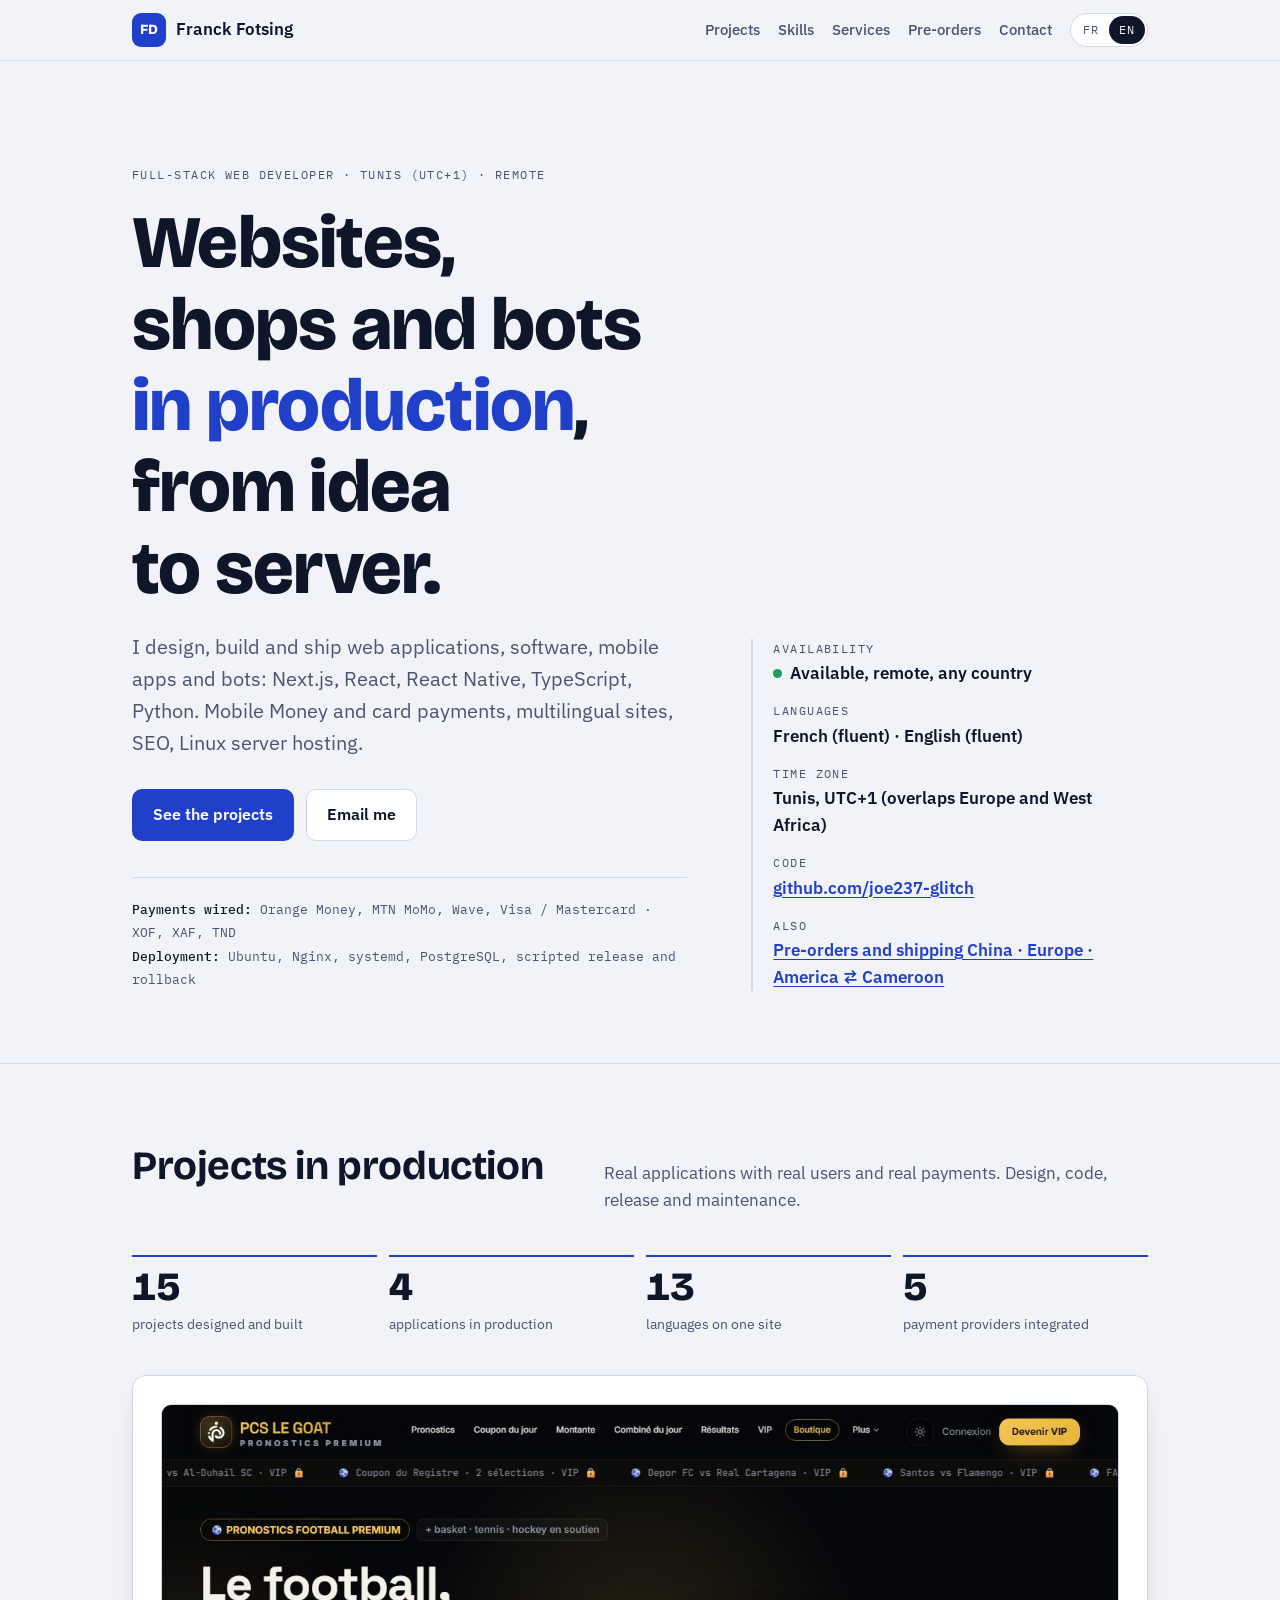
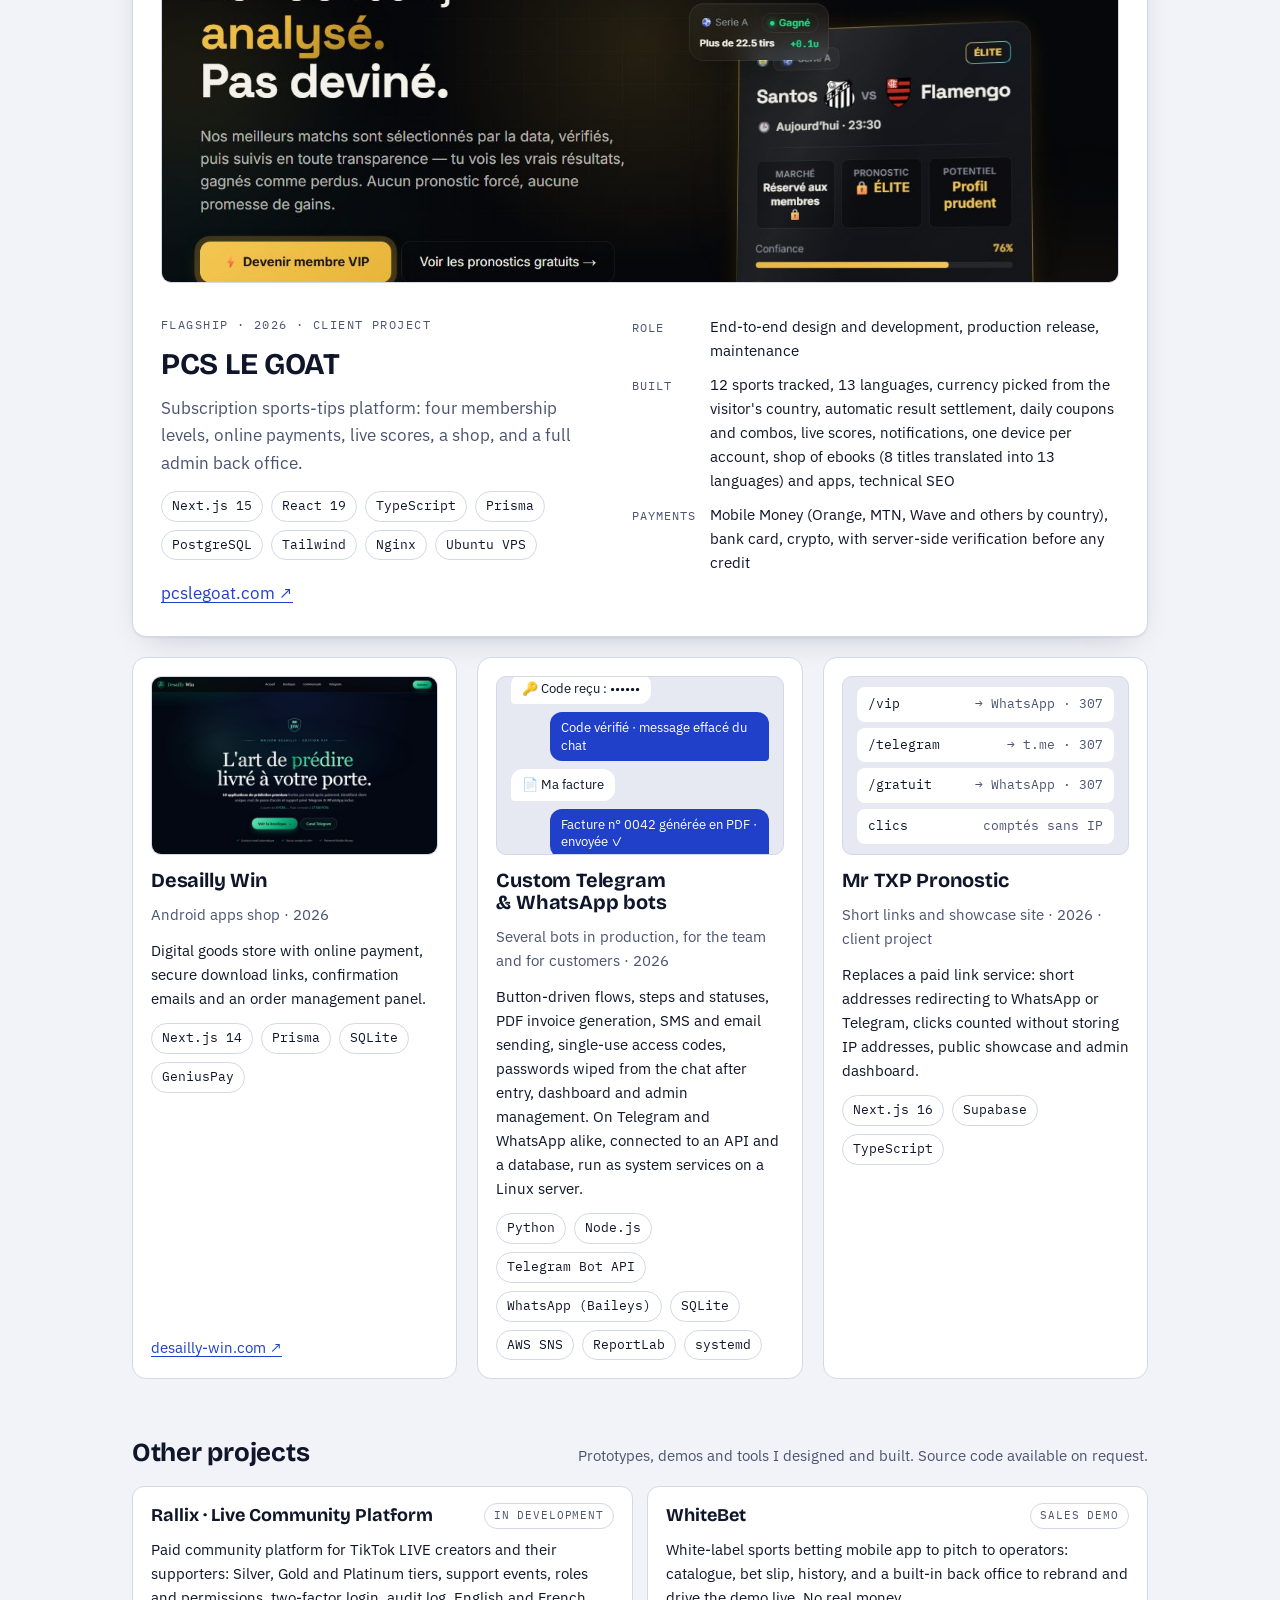
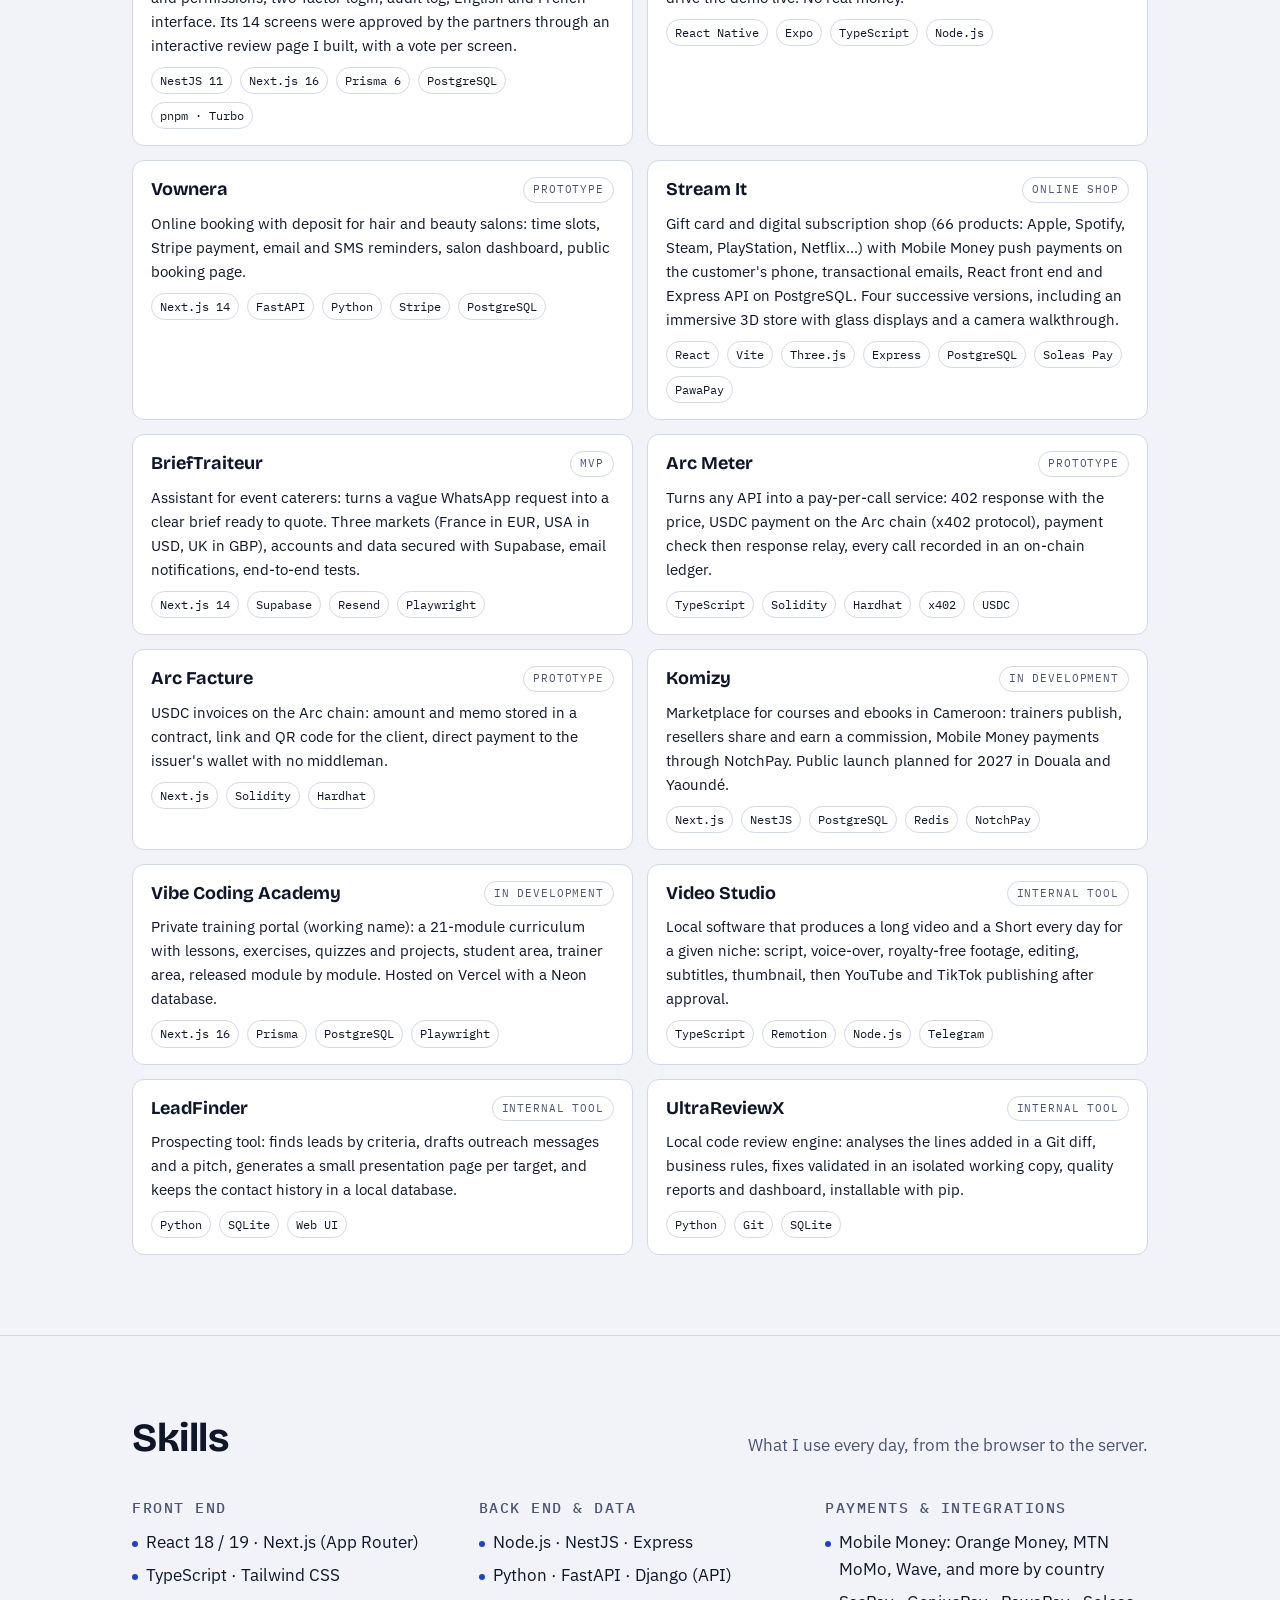
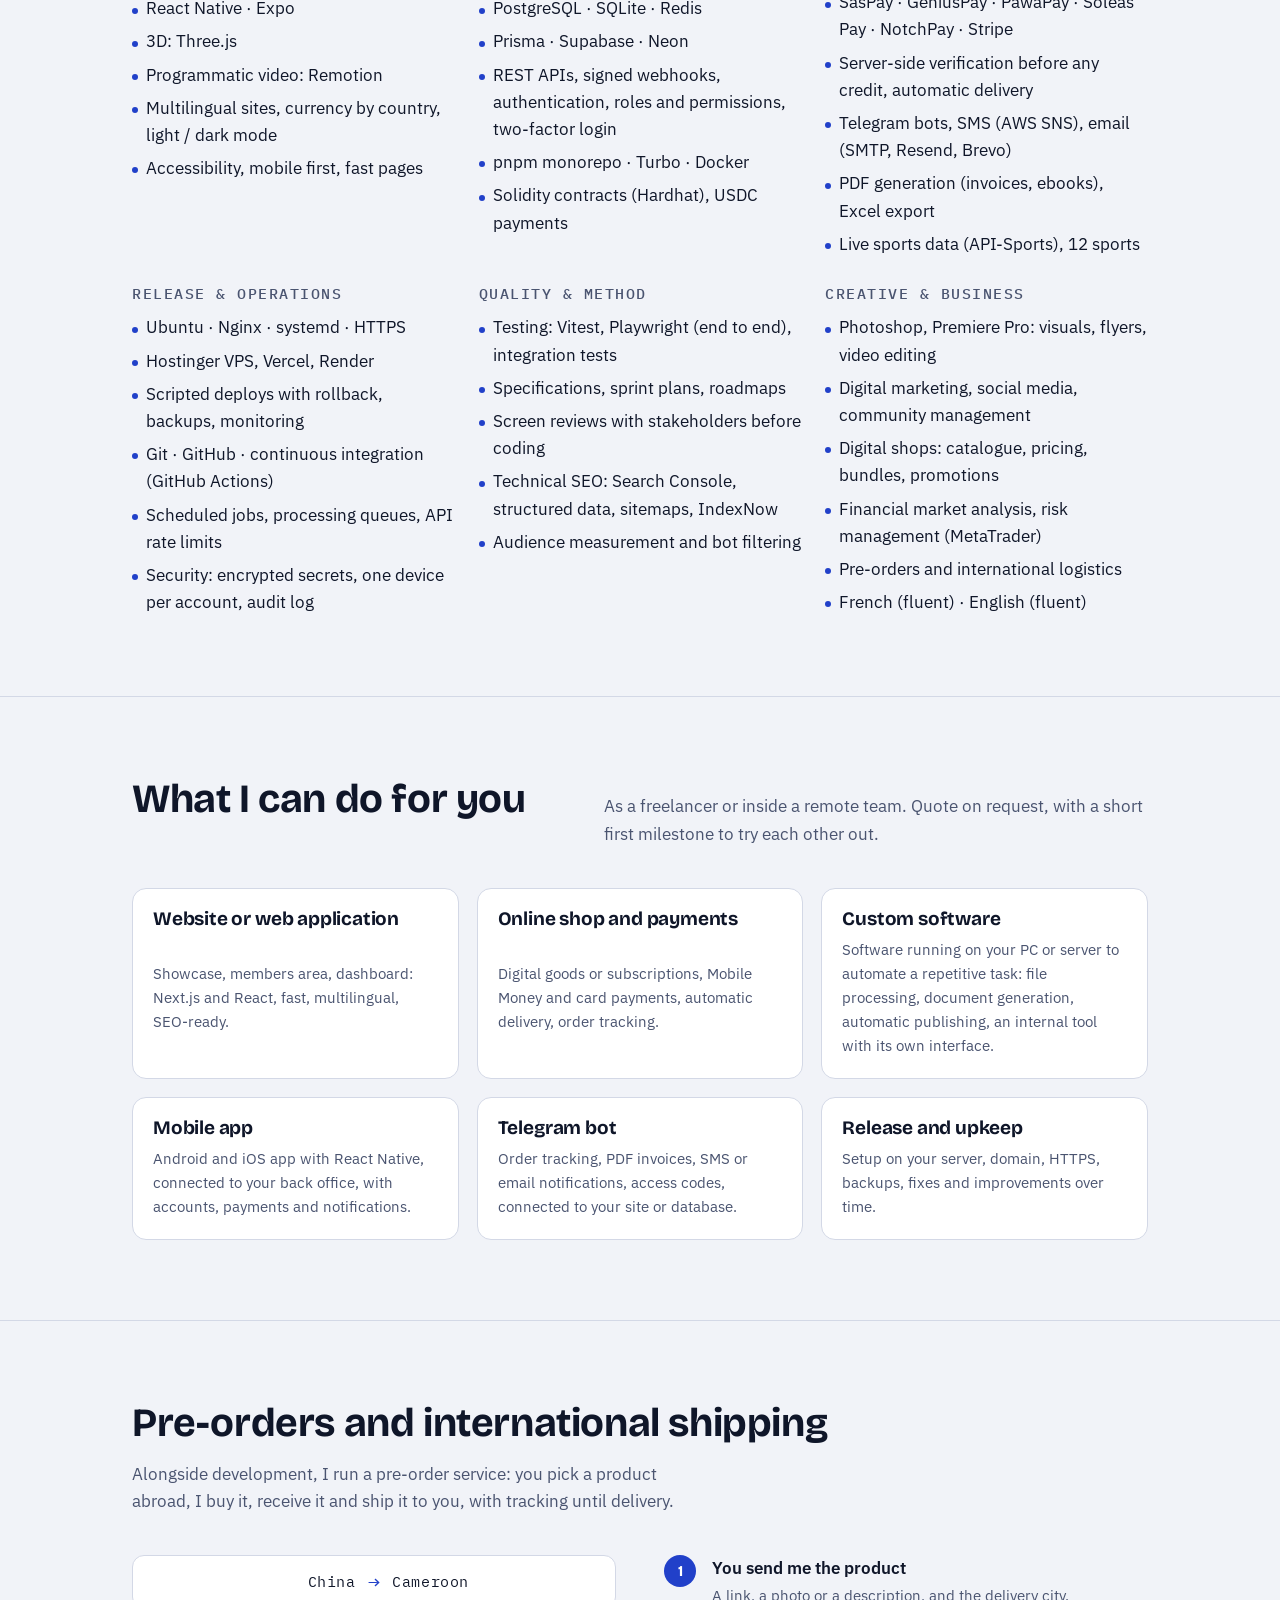
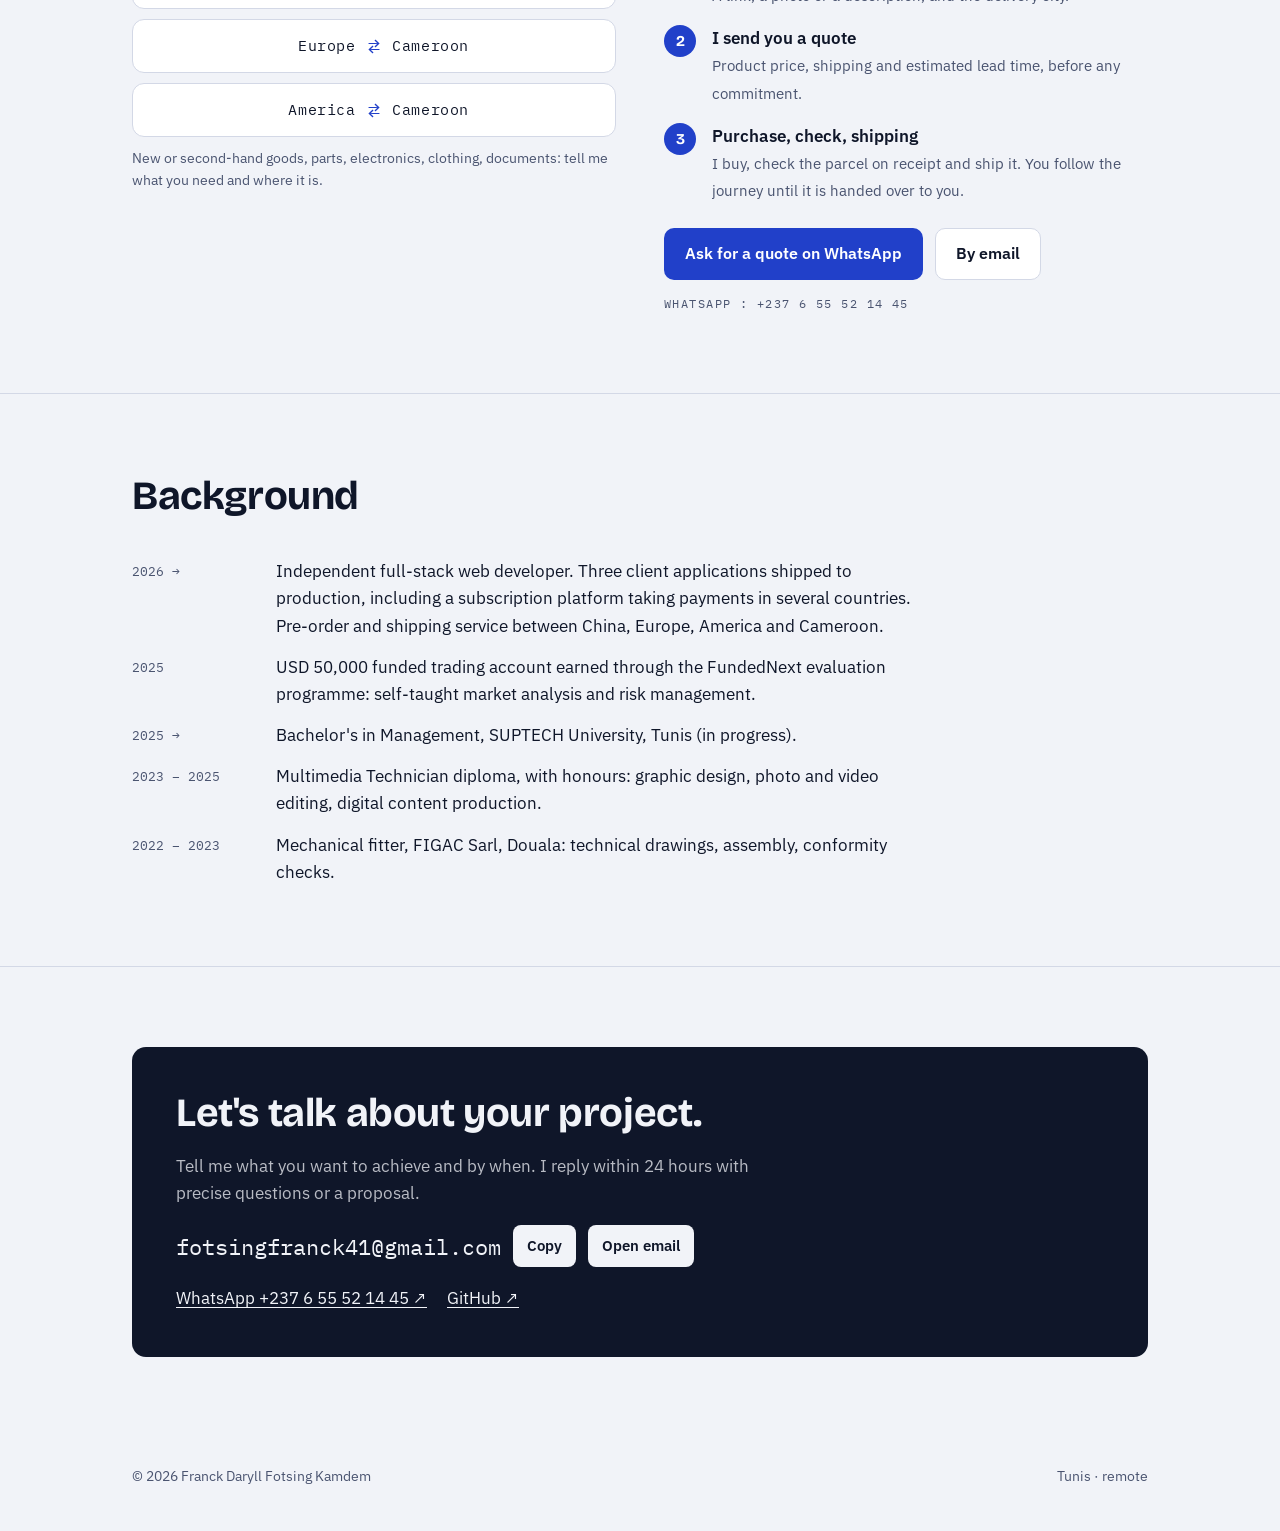
==== commit 2875177f: "Ajout LeadFinder et bots WhatsApp au portfolio" ====
--- a/index.html
+++ b/index.html
@@ -379,10 +379,10 @@
             <div class="msg out">Facture n° 0042 générée en PDF · envoyée ✓</div>
           </div>
           <div class="body">
-            <h3><span class="fr">Bots Telegram sur mesure</span><span class="en">Custom Telegram bots</span></h3>
-            <p class="role"><span class="fr">Deux bots en production, côté équipe et côté clients · 2026</span><span class="en">Two bots in production, one for the team and one for customers · 2026</span></p>
-            <p><span class="fr">Parcours guidés par boutons, étapes et statuts, génération de factures PDF, envoi de SMS et d'e-mails, codes d'accès à usage unique, mots de passe effacés du chat après saisie, tableau de bord et gestion des administrateurs. Reliés à une API et à une base de données, lancés comme services système sur un serveur Linux.</span><span class="en">Button-driven flows, steps and statuses, PDF invoice generation, SMS and email sending, single-use access codes, passwords wiped from the chat after entry, dashboard and admin management. Connected to an API and a database, run as system services on a Linux server.</span></p>
-            <ul class="chips"><li>Python</li><li>Telegram Bot API</li><li>SQLite</li><li>AWS SNS</li><li>ReportLab</li><li>SMTP</li><li>systemd</li></ul>
+            <h3><span class="fr">Bots Telegram & WhatsApp sur mesure</span><span class="en">Custom Telegram & WhatsApp bots</span></h3>
+            <p class="role"><span class="fr">Plusieurs bots en production, côté équipe et côté clients · 2026</span><span class="en">Several bots in production, for the team and for customers · 2026</span></p>
+            <p><span class="fr">Parcours guidés par boutons, étapes et statuts, génération de factures PDF, envoi de SMS et d'e-mails, codes d'accès à usage unique, mots de passe effacés du chat après saisie, tableau de bord et gestion des administrateurs. Sur Telegram comme sur WhatsApp, reliés à une API et à une base de données, lancés comme services système sur un serveur Linux.</span><span class="en">Button-driven flows, steps and statuses, PDF invoice generation, SMS and email sending, single-use access codes, passwords wiped from the chat after entry, dashboard and admin management. On Telegram and WhatsApp alike, connected to an API and a database, run as system services on a Linux server.</span></p>
+            <ul class="chips"><li>Python</li><li>Node.js</li><li>Telegram Bot API</li><li>WhatsApp (Baileys)</li><li>SQLite</li><li>AWS SNS</li><li>ReportLab</li><li>systemd</li></ul>
           </div>
         </article>
 
@@ -458,6 +458,11 @@
           <div class="t"><h4>Video Studio</h4><span class="pill"><span class="fr">outil interne</span><span class="en">internal tool</span></span></div>
           <p><span class="fr">Logiciel local qui fabrique chaque jour une vidéo longue et un Short pour une niche donnée : scénario, voix, images et vidéos libres de droits, montage, sous-titres, miniature, puis publication sur YouTube et TikTok après approbation.</span><span class="en">Local software that produces a long video and a Short every day for a given niche: script, voice-over, royalty-free footage, editing, subtitles, thumbnail, then YouTube and TikTok publishing after approval.</span></p>
           <ul class="chips"><li>TypeScript</li><li>Remotion</li><li>Node.js</li><li>Telegram</li></ul>
+        </article>
+        <article class="item">
+          <div class="t"><h4>LeadFinder</h4><span class="pill"><span class="fr">outil interne</span><span class="en">internal tool</span></span></div>
+          <p><span class="fr">Outil de prospection : recherche des prospects selon des critères, prépare les messages d'approche et un argumentaire, génère une petite page de présentation par cible et garde l'historique des contacts dans une base locale.</span><span class="en">Prospecting tool: finds leads by criteria, drafts outreach messages and a pitch, generates a small presentation page per target, and keeps the contact history in a local database.</span></p>
+          <ul class="chips"><li>Python</li><li>SQLite</li><li><span class="fr">Interface web</span><span class="en">Web UI</span></li></ul>
         </article>
         <article class="item">
           <div class="t"><h4>UltraReviewX</h4><span class="pill"><span class="fr">outil interne</span><span class="en">internal tool</span></span></div>
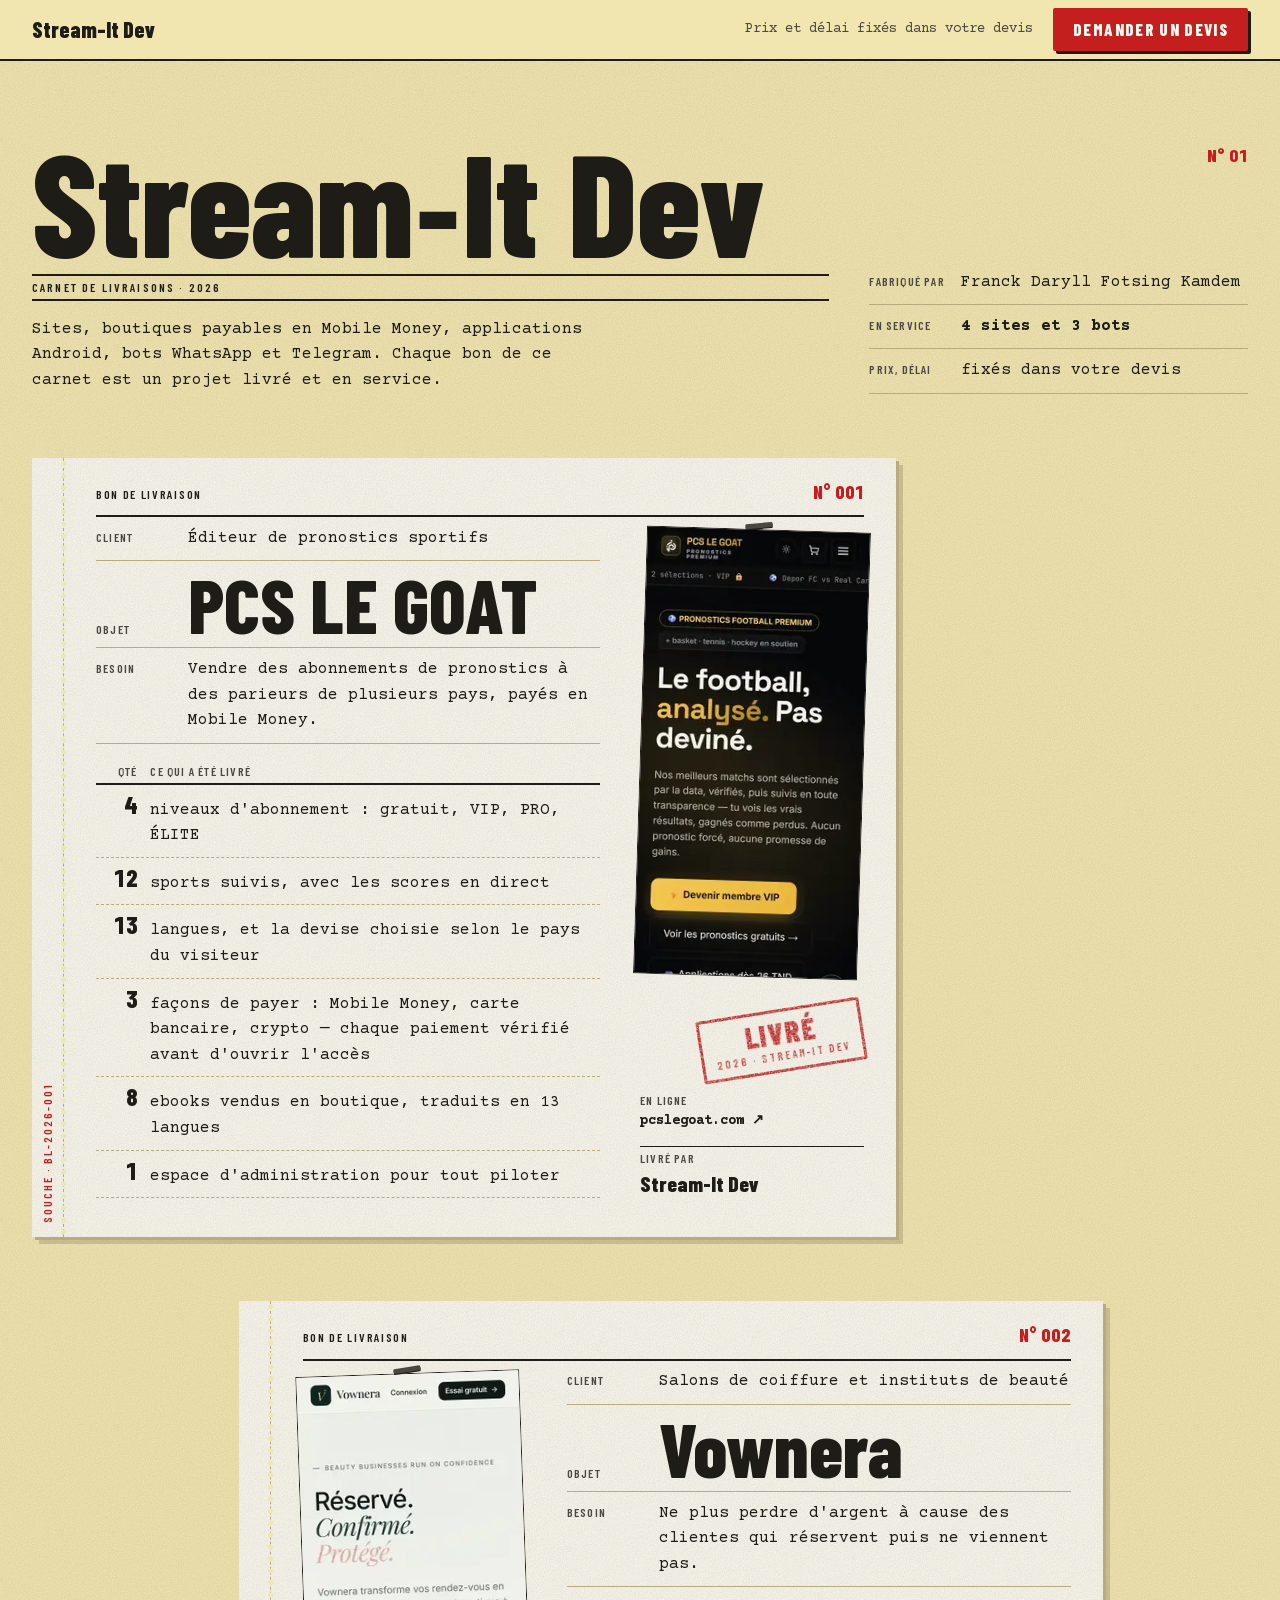
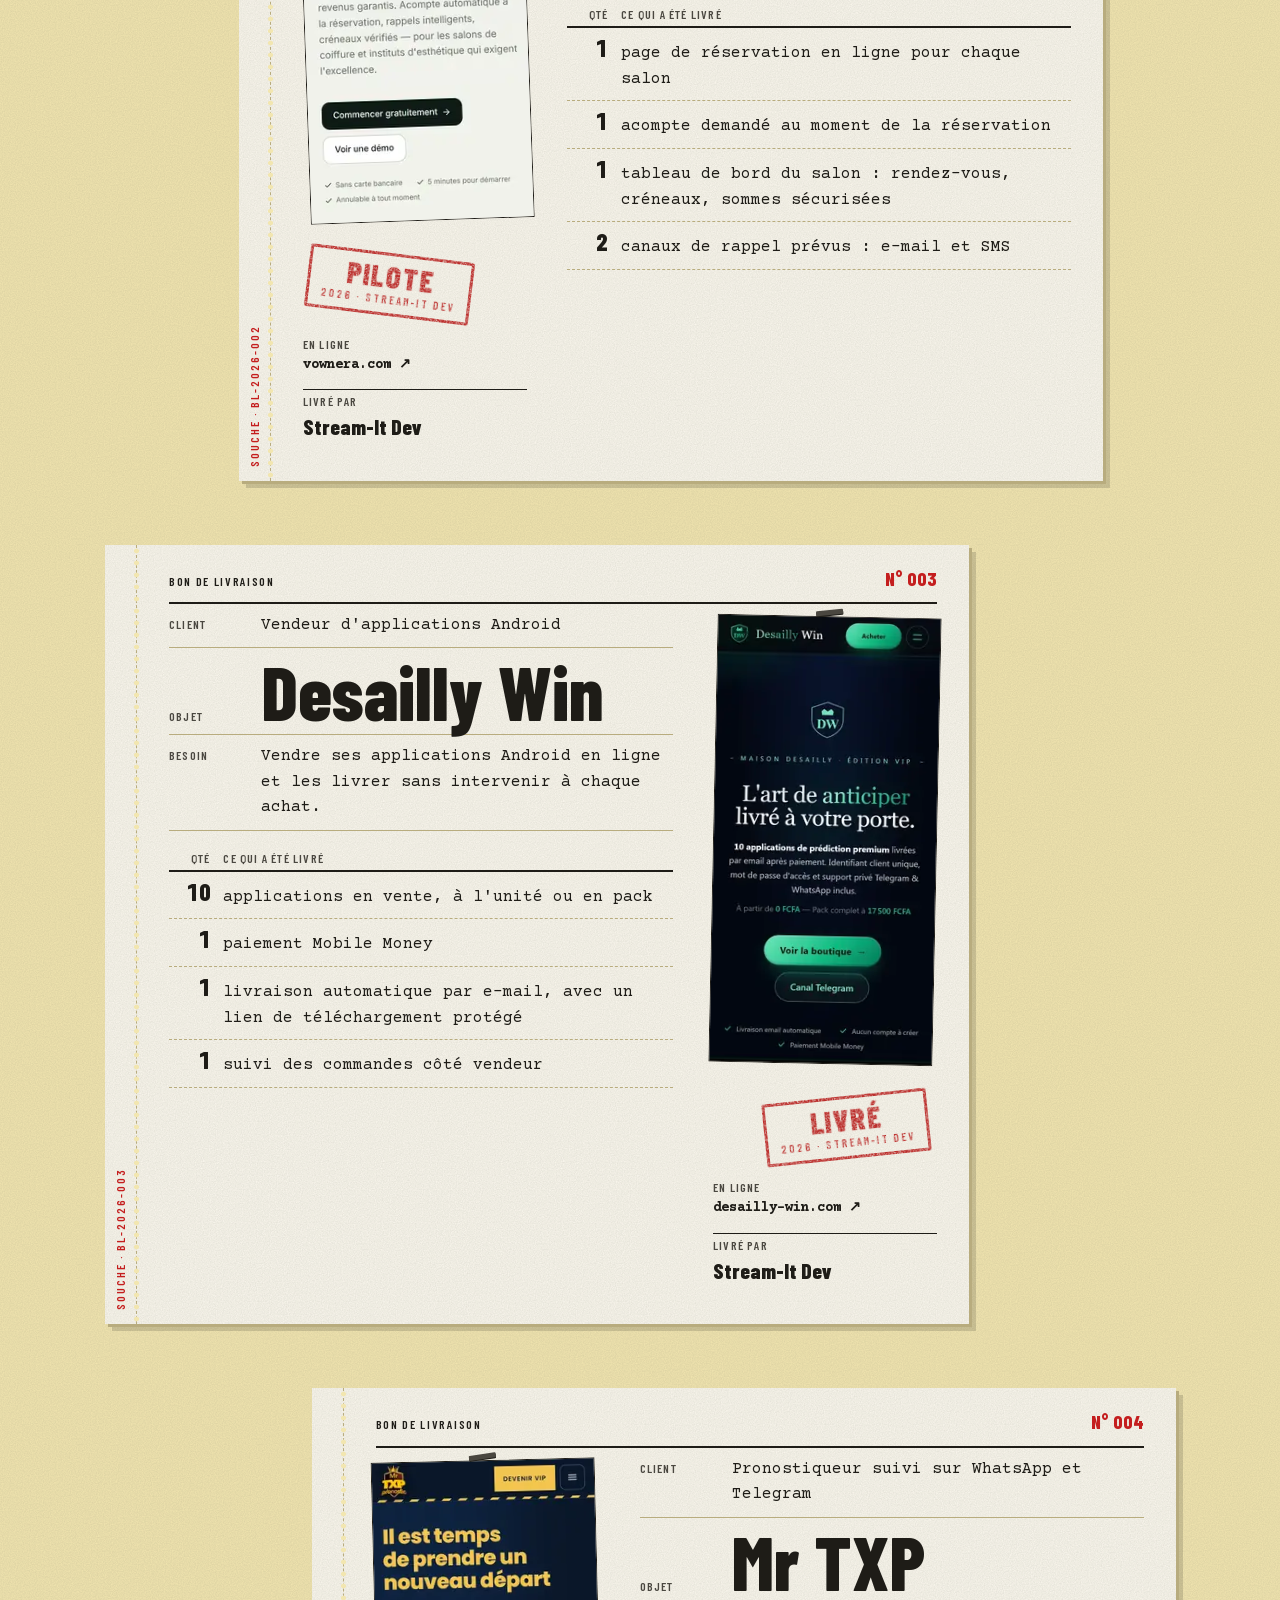
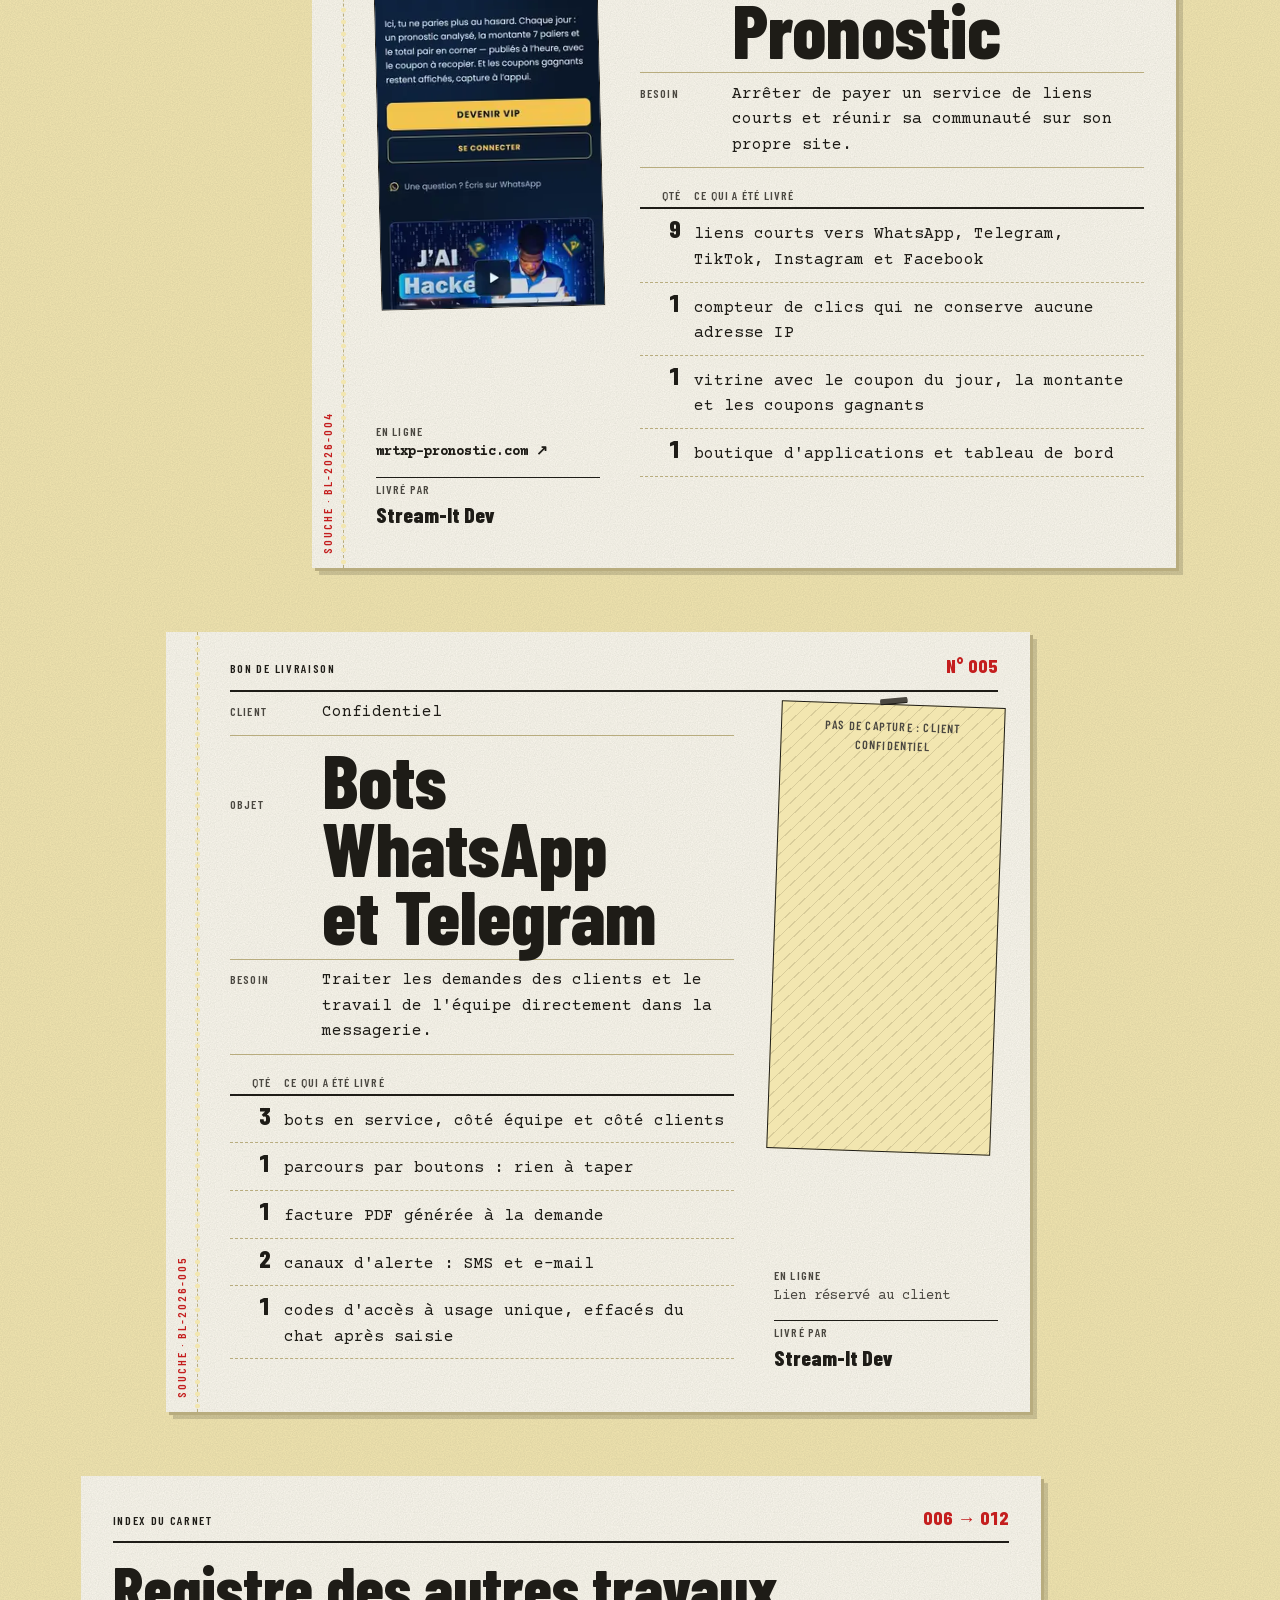
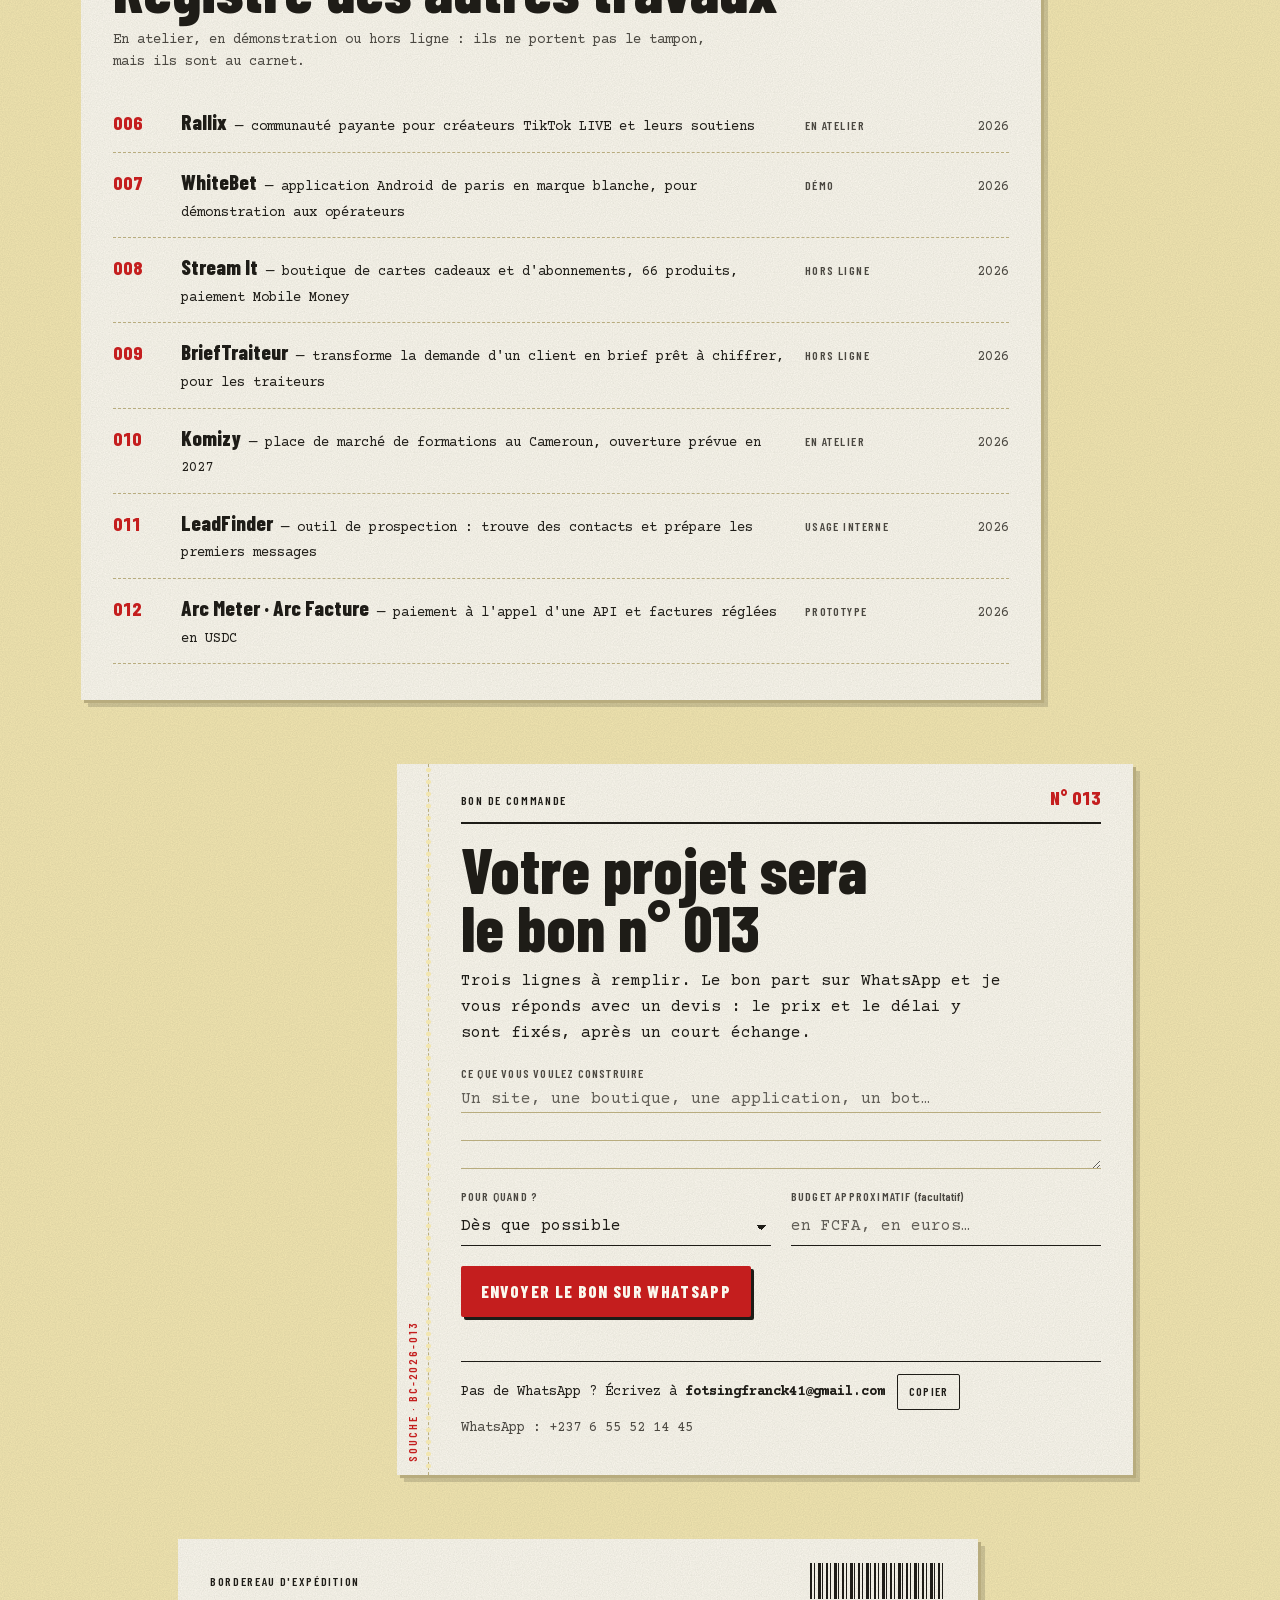
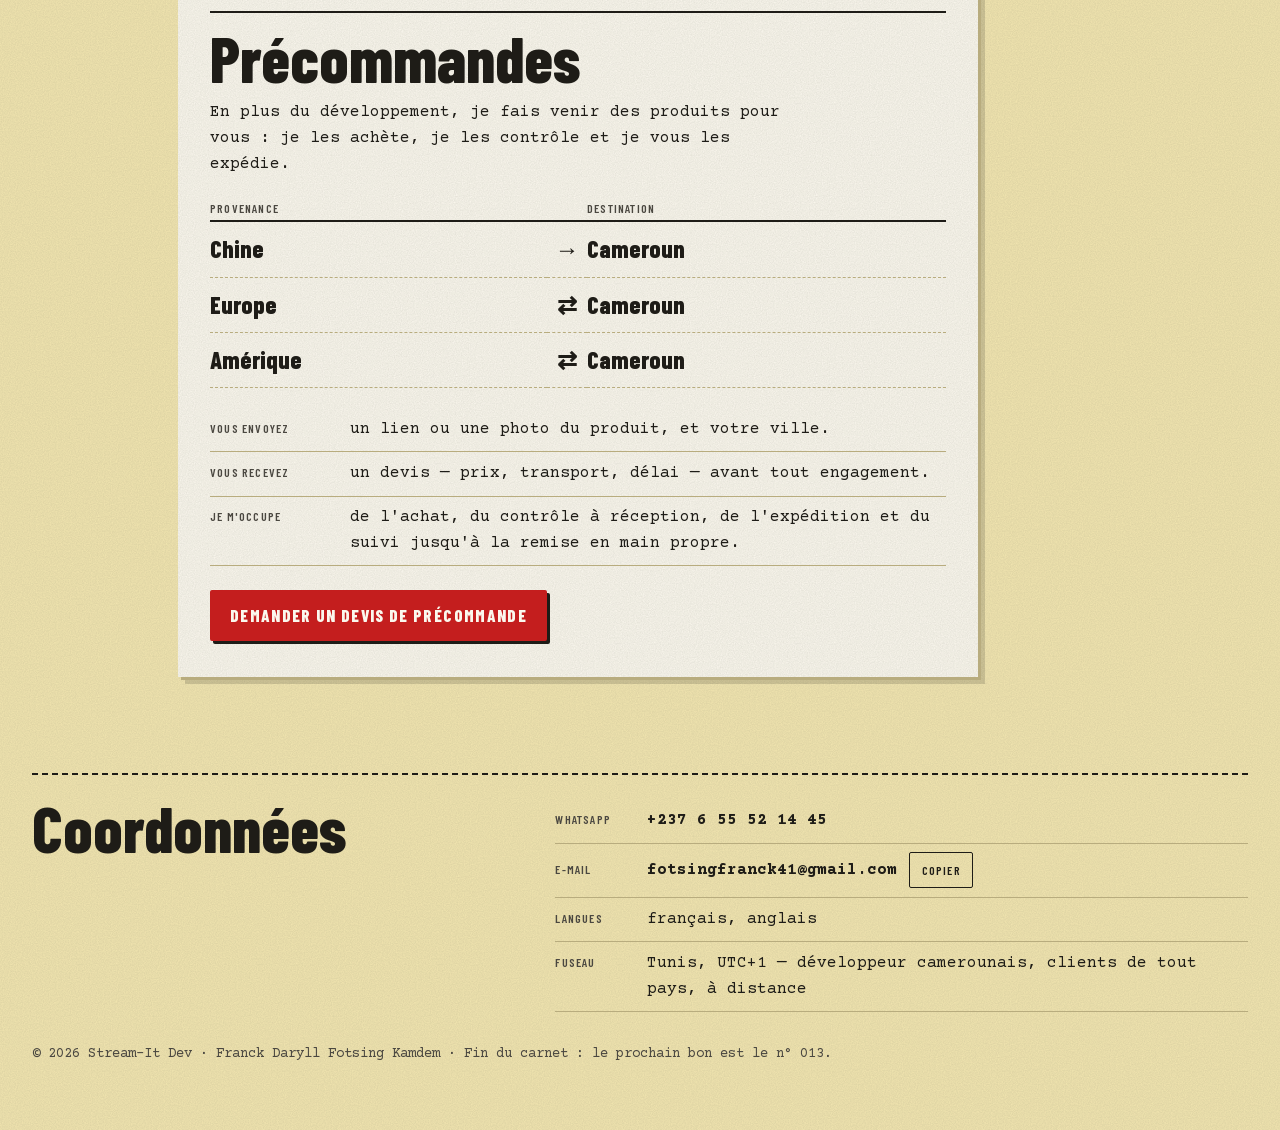
==== commit 08ef4345: "Nouveau portfolio : carnet de livraisons Stream-It Dev" ====
--- a/index.html
+++ b/index.html
@@ -1,702 +1 @@
-<!doctype html>
-<html lang="fr" data-lang="fr">
-<head>
-<meta charset="utf-8">
-<meta name="viewport" content="width=device-width, initial-scale=1, viewport-fit=cover">
-<title>Franck Daryll Fotsing Kamdem · Développeur web full-stack</title>
-<meta name="description" content="Développeur web full-stack à Tunis, disponible en télétravail : sites Next.js et React, boutiques avec paiement Mobile Money et carte bancaire, bots Telegram en Python, SEO et mise en production sur serveur Linux. Service de précommande et d'expédition Chine, Europe, Amérique et Cameroun.">
-<meta property="og:title" content="Franck Daryll Fotsing Kamdem · Développeur web full-stack">
-<meta property="og:description" content="Sites, boutiques et bots en production, de l'idée au serveur. Next.js, React, TypeScript, Python. Disponible en télétravail.">
-<meta property="og:type" content="website">
-<meta property="og:url" content="https://joe237-glitch.github.io/">
-<meta property="og:image" content="https://joe237-glitch.github.io/img/pcslegoat.jpg">
-<link rel="canonical" href="https://joe237-glitch.github.io/">
-<link rel="icon" href="data:image/svg+xml,%3Csvg xmlns='http://www.w3.org/2000/svg' viewBox='0 0 64 64'%3E%3Crect width='64' height='64' rx='14' fill='%232140C9'/%3E%3Ctext x='32' y='42' font-family='Arial Black,Arial,sans-serif' font-weight='900' font-size='28' fill='%23fff' text-anchor='middle'%3EFD%3C/text%3E%3C/svg%3E">
-<link rel="preconnect" href="https://fonts.googleapis.com">
-<link rel="preconnect" href="https://fonts.gstatic.com" crossorigin>
-<link rel="stylesheet" href="https://fonts.googleapis.com/css2?family=Bricolage+Grotesque:opsz,wght@12..96,500;12..96,700;12..96,800&family=IBM+Plex+Sans:ital,wght@0,400;0,500;0,600;1,400&family=IBM+Plex+Mono:wght@400;500&display=swap">
-<script type="application/ld+json">
-{
-  "@context": "https://schema.org",
-  "@type": "Person",
-  "name": "Franck Daryll Fotsing Kamdem",
-  "jobTitle": "Développeur web full-stack",
-  "email": "mailto:fotsingfranck41@gmail.com",
-  "address": { "@type": "PostalAddress", "addressLocality": "Tunis", "addressCountry": "TN" },
-  "nationality": "CM",
-  "knowsLanguage": ["fr", "en"],
-  "knowsAbout": ["Next.js", "React", "TypeScript", "Node.js", "Python", "PostgreSQL", "Prisma", "SEO", "Mobile Money"],
-  "sameAs": ["https://github.com/joe237-glitch"]
-}
-</script>
-<style>
-/* Layout : une colonne de lecture de 1080 px, repères de « dossier technique » (étiquettes mono, filets),
-   un seul accent cobalt, un point ambre pour la disponibilité. Light d'abord, dark par thème système. */
-:root {
-  --bg: #F1F3F8;
-  --bg-2: #FFFFFF;
-  --bg-3: #E6E9F2;
-  --ink: #0F1629;
-  --ink-2: #4A5470;
-  --line: #D3D8E6;
-  --accent: #2140C9;
-  --accent-soft: #E3E8FF;
-  --accent-ink: #FFFFFF;
-  --warm: #D28F00;
-  --ok: #1E9A5A;
-  --shadow: 0 1px 2px rgba(15, 22, 41, .06), 0 12px 32px -16px rgba(15, 22, 41, .25);
-  --font-display: "Bricolage Grotesque", "Arial Black", "Segoe UI", sans-serif;
-  --font-body: "IBM Plex Sans", "Segoe UI", system-ui, sans-serif;
-  --font-mono: "IBM Plex Mono", ui-monospace, "Cascadia Mono", Consolas, monospace;
-  --radius: 14px;
-  color-scheme: light;
-}
-@media (prefers-color-scheme: dark) {
-  :root:not([data-theme="light"]) {
-    --bg: #0B101C; --bg-2: #121A2B; --bg-3: #1A2338; --ink: #E9EDF7; --ink-2: #A2ABC4; --line: #27314A;
-    --accent: #8A9CFF; --accent-soft: #1C2750; --accent-ink: #0B101C; --warm: #F0B63A; --ok: #4CCB84;
-    --shadow: 0 1px 2px rgba(0, 0, 0, .4), 0 16px 40px -20px rgba(0, 0, 0, .8);
-    color-scheme: dark;
-  }
-}
-:root[data-theme="dark"] {
-  --bg: #0B101C; --bg-2: #121A2B; --bg-3: #1A2338; --ink: #E9EDF7; --ink-2: #A2ABC4; --line: #27314A;
-  --accent: #8A9CFF; --accent-soft: #1C2750; --accent-ink: #0B101C; --warm: #F0B63A; --ok: #4CCB84;
-  --shadow: 0 1px 2px rgba(0, 0, 0, .4), 0 16px 40px -20px rgba(0, 0, 0, .8);
-  color-scheme: dark;
-}
-
-*, *::before, *::after { box-sizing: border-box; }
-html { scroll-behavior: smooth; }
-@media (prefers-reduced-motion: reduce) { html { scroll-behavior: auto; } *, *::before, *::after { transition: none !important; animation: none !important; } }
-body {
-  margin: 0; background: var(--bg); color: var(--ink);
-  font-family: var(--font-body); font-size: 17px; line-height: 1.6;
-  -webkit-font-smoothing: antialiased;
-}
-img { max-width: 100%; height: auto; display: block; }
-a { color: var(--accent); text-decoration-thickness: 1px; text-underline-offset: 3px; }
-a:focus-visible, button:focus-visible { outline: 3px solid var(--accent); outline-offset: 3px; border-radius: 6px; }
-h1, h2, h3 { font-family: var(--font-display); line-height: 1.1; margin: 0; text-wrap: balance; letter-spacing: -.01em; }
-p { margin: 0; }
-[data-lang="fr"] .en, [data-lang="en"] .fr { display: none !important; }
-
-.wrap { width: min(1080px, 100%); margin-inline: auto; padding-inline: clamp(16px, 4vw, 32px); }
-.label {
-  font-family: var(--font-mono); font-size: 12px; letter-spacing: .12em; text-transform: uppercase; color: var(--ink-2);
-}
-.chips { display: flex; flex-wrap: wrap; gap: 8px; list-style: none; margin: 0; padding: 0; }
-.chips li {
-  font-family: var(--font-mono); font-size: 13px; padding: 4px 10px; border: 1px solid var(--line); border-radius: 999px; background: var(--bg-2); color: var(--ink);
-}
-
-/* En-tête */
-.top {
-  position: sticky; top: env(safe-area-inset-top, 0px); z-index: 10;
-  background: color-mix(in srgb, var(--bg) 88%, transparent); backdrop-filter: blur(10px); -webkit-backdrop-filter: blur(10px);
-  border-bottom: 1px solid var(--line);
-}
-.top .wrap { display: flex; align-items: center; justify-content: space-between; gap: 16px; min-height: 60px; }
-.brand { display: flex; align-items: center; gap: 10px; color: var(--ink); text-decoration: none; font-weight: 600; }
-.brand .mono {
-  width: 34px; height: 34px; border-radius: 9px; background: var(--accent); color: var(--accent-ink);
-  display: grid; place-items: center; font-family: var(--font-display); font-weight: 800; font-size: 14px; letter-spacing: .02em;
-}
-.brand span.name { white-space: nowrap; }
-.nav { display: flex; align-items: center; gap: 4px 18px; flex-wrap: wrap; justify-content: flex-end; }
-.nav a { color: var(--ink-2); text-decoration: none; font-size: 15px; font-weight: 500; }
-.nav a:hover { color: var(--ink); }
-.lang { display: inline-flex; border: 1px solid var(--line); border-radius: 999px; padding: 2px; background: var(--bg-2); }
-.lang button {
-  all: unset; cursor: pointer; font-family: var(--font-mono); font-size: 12px; letter-spacing: .08em; padding: 4px 10px; border-radius: 999px; color: var(--ink-2);
-}
-.lang button[aria-pressed="true"] { background: var(--ink); color: var(--bg); }
-@media (max-width: 640px) { .nav a { display: none; } .brand span.name { display: none; } }
-
-/* Héros */
-.hero { padding-block: clamp(48px, 9vw, 104px) clamp(40px, 7vw, 72px); }
-.hero .grid { display: grid; grid-template-columns: minmax(0, 1.4fr) minmax(0, 1fr); gap: clamp(24px, 5vw, 64px); align-items: end; }
-.hero h1 { font-size: clamp(38px, 6.2vw, 74px); font-weight: 800; margin-top: 18px; }
-.hero h1 em { font-style: normal; color: var(--accent); }
-.hero .lead { font-size: clamp(17px, 1.6vw, 20px); color: var(--ink-2); max-width: 36em; margin-top: 22px; }
-.cta { display: flex; flex-wrap: wrap; gap: 12px; margin-top: 30px; }
-.btn {
-  display: inline-flex; align-items: center; gap: 8px; padding: 12px 20px; border-radius: 10px; text-decoration: none; font-weight: 600; font-size: 16px;
-  border: 1px solid var(--line); background: var(--bg-2); color: var(--ink); transition: transform .15s ease, background .15s ease;
-}
-.btn:hover { transform: translateY(-1px); }
-.btn.primary { background: var(--accent); color: var(--accent-ink); border-color: transparent; }
-.facts { list-style: none; margin: 0; padding: 0; display: grid; gap: 14px; border-left: 2px solid var(--line); padding-left: 20px; }
-.facts li { display: grid; gap: 2px; }
-.facts .v { font-weight: 600; }
-.dot { display: inline-block; width: 9px; height: 9px; border-radius: 50%; background: var(--ok); margin-right: 8px; vertical-align: 1px; }
-.hero .ticker { margin-top: 36px; padding-top: 20px; border-top: 1px solid var(--line); color: var(--ink-2); font-family: var(--font-mono); font-size: 13px; line-height: 1.8; }
-.hero .ticker b { color: var(--ink); font-weight: 500; }
-@media (max-width: 800px) { .hero .grid { grid-template-columns: 1fr; align-items: start; } .facts { padding-left: 16px; } }
-
-/* Chiffres clés (section projets) */
-.stats { display: grid; grid-template-columns: repeat(4, minmax(0, 1fr)); gap: 12px; margin-bottom: clamp(24px, 4vw, 40px); }
-.stats div { border-top: 2px solid var(--accent); padding-top: 10px; }
-.stats b { display: block; font-family: var(--font-display); font-size: clamp(28px, 3.4vw, 40px); font-weight: 800; line-height: 1; letter-spacing: -.02em; font-variant-numeric: tabular-nums; }
-.stats span { display: block; color: var(--ink-2); font-size: 14px; margin-top: 6px; }
-@media (max-width: 640px) { .stats { grid-template-columns: 1fr 1fr; } }
-
-/* Sections */
-section { padding-block: clamp(40px, 7vw, 80px); }
-section + section { border-top: 1px solid var(--line); }
-.head { display: flex; align-items: baseline; justify-content: space-between; gap: 16px; flex-wrap: wrap; margin-bottom: clamp(24px, 4vw, 40px); }
-.head h2 { font-size: clamp(28px, 3.6vw, 40px); font-weight: 700; }
-.head p { color: var(--ink-2); max-width: 32em; }
-
-/* Projet phare */
-.feature {
-  display: grid; gap: clamp(20px, 3vw, 32px);
-  background: var(--bg-2); border: 1px solid var(--line); border-radius: var(--radius); padding: clamp(16px, 2.5vw, 28px); box-shadow: var(--shadow);
-}
-.shot { display: block; border-radius: 10px; overflow: hidden; border: 1px solid var(--line); background: var(--bg-3); aspect-ratio: 16 / 10; max-width: 100%; }
-.shot img { width: 100%; height: 100%; object-fit: cover; object-position: top; }
-.feature .shot { aspect-ratio: 16 / 8; }
-.feature .body { display: grid; grid-template-columns: minmax(0, 1fr) minmax(0, 1.15fr); gap: 20px clamp(24px, 4vw, 48px); min-width: 0; }
-.feature .intro { display: flex; flex-direction: column; gap: 14px; min-width: 0; }
-.feature h3 { font-size: clamp(24px, 2.6vw, 30px); font-weight: 700; }
-.feature .role { color: var(--ink-2); }
-.kv { display: grid; grid-template-columns: auto 1fr; gap: 10px 14px; font-size: 15px; margin: 0; align-content: start; }
-.kv dt { font-family: var(--font-mono); font-size: 12px; letter-spacing: .08em; text-transform: uppercase; color: var(--ink-2); padding-top: 3px; }
-.kv dd { margin: 0; }
-.links { display: flex; gap: 16px; flex-wrap: wrap; margin-top: auto; padding-top: 6px; }
-@media (max-width: 720px) { .feature .body { grid-template-columns: 1fr; } .feature .shot { aspect-ratio: 16 / 10; } }
-
-/* Grille de projets : 3 colonnes, puis une liste de cartes horizontales, puis une pile */
-.cards { display: grid; grid-template-columns: repeat(3, minmax(0, 1fr)); gap: 20px; margin-top: 20px; }
-.card {
-  display: flex; flex-direction: column; gap: 14px; background: var(--bg-2); border: 1px solid var(--line); border-radius: var(--radius); padding: 18px; min-width: 0;
-  transition: transform .15s ease, box-shadow .15s ease;
-}
-.card:hover { transform: translateY(-2px); box-shadow: var(--shadow); }
-.card .body { display: flex; flex-direction: column; gap: 12px; min-width: 0; flex: 1; }
-.card h3 { font-size: 20px; font-weight: 700; }
-.card .role { color: var(--ink-2); font-size: 15px; }
-.card p { font-size: 15px; }
-.card .links { font-size: 15px; }
-@media (max-width: 960px) and (min-width: 601px) {
-  .cards { grid-template-columns: 1fr; }
-  .card { display: grid; grid-template-columns: minmax(0, .85fr) minmax(0, 1.15fr); gap: 20px; align-items: start; }
-}
-@media (max-width: 600px) { .cards { grid-template-columns: 1fr; } }
-
-/* Maquettes sans capture : conversation Telegram, liens courts */
-.mock { border-radius: 10px; border: 1px solid var(--line); background: var(--bg-3); aspect-ratio: 16 / 10; padding: 14px; display: flex; flex-direction: column; justify-content: center; gap: 8px; overflow: hidden; font-size: 13px; }
-.msg { max-width: 85%; padding: 7px 11px; border-radius: 12px; line-height: 1.35; }
-.msg.in { align-self: flex-start; background: var(--bg-2); border-bottom-left-radius: 4px; }
-.msg.out { align-self: flex-end; background: var(--accent); color: var(--accent-ink); border-bottom-right-radius: 4px; }
-.routes { font-family: var(--font-mono); font-size: 13px; display: grid; gap: 6px; }
-.routes div { display: flex; justify-content: space-between; gap: 10px; background: var(--bg-2); padding: 7px 11px; border-radius: 8px; }
-.routes span:last-child { color: var(--ink-2); white-space: nowrap; }
-
-/* Autres projets : liste compacte, 2 colonnes */
-.sub { margin-top: clamp(36px, 5vw, 60px); display: flex; align-items: baseline; justify-content: space-between; gap: 8px 24px; flex-wrap: wrap; }
-.sub h3 { font-size: clamp(22px, 2.4vw, 26px); font-weight: 700; }
-.sub p { color: var(--ink-2); font-size: 15px; max-width: 40em; }
-.list { display: grid; grid-template-columns: repeat(2, minmax(0, 1fr)); gap: 14px; margin-top: 18px; }
-.item { border: 1px solid var(--line); border-radius: 12px; padding: 16px 18px; background: var(--bg-2); display: grid; gap: 9px; min-width: 0; align-content: start; }
-.item .t { display: flex; align-items: center; justify-content: space-between; gap: 8px 12px; flex-wrap: wrap; }
-.item h4 { font-family: var(--font-display); font-size: 18px; font-weight: 700; margin: 0; line-height: 1.2; }
-.pill { font-family: var(--font-mono); font-size: 11px; letter-spacing: .08em; text-transform: uppercase; padding: 3px 9px; border-radius: 999px; border: 1px solid var(--line); color: var(--ink-2); white-space: nowrap; }
-.item p { font-size: 15px; }
-.item .chips li { font-size: 12px; padding: 3px 8px; }
-/* Nombre impair de cartes : la dernière prend toute la largeur plutôt que de rester seule. */
-.list > .item:last-child:nth-child(odd) { grid-column: 1 / -1; }
-@media (max-width: 640px) { .list { grid-template-columns: 1fr; } }
-
-/* Compétences */
-.cols { display: grid; grid-template-columns: repeat(3, minmax(0, 1fr)); gap: 28px 24px; }
-.cols h3 { font-size: 15px; font-family: var(--font-mono); font-weight: 500; letter-spacing: .1em; text-transform: uppercase; color: var(--ink-2); margin-bottom: 12px; }
-.cols ul { list-style: none; margin: 0; padding: 0; display: grid; gap: 6px; }
-.cols li { padding-left: 14px; position: relative; }
-.cols li::before { content: ""; position: absolute; left: 0; top: .72em; width: 6px; height: 6px; border-radius: 50%; background: var(--accent); }
-@media (max-width: 900px) { .cols { grid-template-columns: 1fr 1fr; } }
-@media (max-width: 480px) { .cols { grid-template-columns: 1fr; } }
-
-/* Services */
-.services { display: grid; grid-template-columns: repeat(3, minmax(0, 1fr)); gap: 18px; }
-@media (max-width: 860px) { .services { grid-template-columns: 1fr 1fr; } }
-.service { border: 1px solid var(--line); border-radius: var(--radius); padding: 20px; background: var(--bg-2); display: grid; gap: 8px; }
-.service h3 { font-size: 19px; font-weight: 700; }
-.service p { color: var(--ink-2); font-size: 15px; }
-@media (max-width: 640px) { .services { grid-template-columns: 1fr; } }
-
-/* Précommandes : tableau des liaisons + étapes numérotées (vraie séquence) */
-.pre { display: grid; grid-template-columns: minmax(0, 1fr) minmax(0, 1fr); gap: clamp(24px, 4vw, 48px); align-items: start; }
-.lanes { display: grid; gap: 10px; }
-.lane { display: grid; grid-template-columns: 1fr auto 1fr; align-items: center; gap: 12px; padding: 14px 18px; border: 1px solid var(--line); border-radius: 12px; background: var(--bg-2); font-family: var(--font-mono); font-size: 15px; letter-spacing: .04em; }
-.lane .from { text-align: right; }
-.lane .arrow { color: var(--accent); font-size: 20px; line-height: 1; }
-.lanes .note { font-size: 14px; color: var(--ink-2); font-family: var(--font-body); }
-.steps { list-style: none; margin: 0; padding: 0; display: grid; gap: 16px; counter-reset: s; }
-.steps li { display: grid; grid-template-columns: 34px 1fr; gap: 14px; align-items: start; }
-.steps li::before { counter-increment: s; content: counter(s); width: 32px; height: 32px; border-radius: 50%; background: var(--accent); color: var(--accent-ink); display: grid; place-items: center; font-family: var(--font-display); font-weight: 700; font-size: 15px; }
-.steps b { display: block; font-weight: 600; }
-.steps span.d { color: var(--ink-2); font-size: 15px; }
-.pre .cta { margin-top: 24px; }
-@media (max-width: 760px) { .pre { grid-template-columns: 1fr; } }
-
-/* Parcours */
-.path { list-style: none; margin: 0; padding: 0; display: grid; gap: 14px; max-width: 46em; }
-.path li { display: grid; grid-template-columns: 7.5em 1fr; gap: 16px; }
-.path .when { font-family: var(--font-mono); font-size: 13px; color: var(--ink-2); padding-top: 4px; }
-@media (max-width: 480px) { .path li { grid-template-columns: 1fr; gap: 2px; } }
-
-/* Contact */
-.contact { background: var(--ink); color: var(--bg); border-radius: var(--radius); padding: clamp(24px, 4vw, 44px); display: grid; gap: 18px; }
-.contact h2 { font-size: clamp(28px, 3.6vw, 40px); font-weight: 700; color: var(--bg); }
-.contact p { color: color-mix(in srgb, var(--bg) 75%, transparent); max-width: 36em; }
-.mail { display: flex; flex-wrap: wrap; align-items: center; gap: 12px; }
-.mail code { font-family: var(--font-mono); font-size: clamp(16px, 2.4vw, 22px); word-break: break-all; }
-.mail button, .mail a.btn {
-  all: unset; cursor: pointer; padding: 9px 14px; border-radius: 8px; background: var(--bg); color: var(--ink); font-weight: 600; font-size: 15px; display: inline-flex; gap: 6px; align-items: center;
-}
-.mail button:focus-visible, .mail a.btn:focus-visible { outline: 3px solid var(--warm); outline-offset: 3px; }
-.contact .more { display: flex; gap: 20px; flex-wrap: wrap; }
-.contact .more a { color: var(--bg); }
-
-footer { padding-block: 28px 44px; color: var(--ink-2); font-size: 14px; display: flex; justify-content: space-between; gap: 12px; flex-wrap: wrap; }
-</style>
-</head>
-<body>
-
-<header class="top">
-  <div class="wrap">
-    <a class="brand" href="#top" aria-label="Franck Daryll Fotsing Kamdem">
-      <span class="mono">FD</span><span class="name">Franck Fotsing</span>
-    </a>
-    <nav class="nav" aria-label="Sections">
-      <a href="#projets"><span class="fr">Projets</span><span class="en">Projects</span></a>
-      <a href="#competences"><span class="fr">Compétences</span><span class="en">Skills</span></a>
-      <a href="#services">Services</a>
-      <a href="#precommandes"><span class="fr">Précommandes</span><span class="en">Pre-orders</span></a>
-      <a href="#contact">Contact</a>
-      <div class="lang" role="group" aria-label="Langue / Language">
-        <button type="button" id="lang-fr" data-set-lang="fr" aria-pressed="true">FR</button>
-        <button type="button" id="lang-en" data-set-lang="en" aria-pressed="false">EN</button>
-      </div>
-    </nav>
-  </div>
-</header>
-
-<main id="top">
-  <section class="hero">
-    <div class="wrap grid">
-      <div>
-        <p class="label">
-          <span class="fr">Développeur web full-stack · Tunis (UTC+1) · télétravail</span>
-          <span class="en">Full-stack web developer · Tunis (UTC+1) · remote</span>
-        </p>
-        <h1>
-          <span class="fr">Des sites, des boutiques et des bots <em>en production</em>, de l'idée au serveur.</span>
-          <span class="en">Websites, shops and bots <em>in production</em>, from idea to server.</span>
-        </h1>
-        <p class="lead">
-          <span class="fr">Je conçois, développe et mets en ligne des applications web, des logiciels, des applications mobiles et des bots : Next.js, React, React Native, TypeScript, Python. Paiement Mobile Money et carte bancaire, sites multilingues, référencement, hébergement sur serveur Linux.</span>
-          <span class="en">I design, build and ship web applications, software, mobile apps and bots: Next.js, React, React Native, TypeScript, Python. Mobile Money and card payments, multilingual sites, SEO, Linux server hosting.</span>
-        </p>
-        <div class="cta">
-          <a class="btn primary" href="#projets"><span class="fr">Voir les projets</span><span class="en">See the projects</span></a>
-          <a class="btn" href="mailto:fotsingfranck41@gmail.com"><span class="fr">M'écrire</span><span class="en">Email me</span></a>
-        </div>
-        <p class="ticker">
-          <span class="fr"><b>Paiements intégrés :</b> Orange Money, MTN MoMo, Wave, Visa / Mastercard · XOF, XAF, TND<br><b>Déploiement :</b> Ubuntu, Nginx, systemd, PostgreSQL, scripts de mise en ligne et de retour arrière</span>
-          <span class="en"><b>Payments wired:</b> Orange Money, MTN MoMo, Wave, Visa / Mastercard · XOF, XAF, TND<br><b>Deployment:</b> Ubuntu, Nginx, systemd, PostgreSQL, scripted release and rollback</span>
-        </p>
-      </div>
-      <ul class="facts">
-        <li><span class="label"><span class="fr">Disponibilité</span><span class="en">Availability</span></span><span class="v"><span class="dot"></span><span class="fr">Disponible, télétravail, tout pays</span><span class="en">Available, remote, any country</span></span></li>
-        <li><span class="label"><span class="fr">Langues</span><span class="en">Languages</span></span><span class="v"><span class="fr">Français courant · Anglais courant</span><span class="en">French (fluent) · English (fluent)</span></span></li>
-        <li><span class="label"><span class="fr">Fuseau</span><span class="en">Time zone</span></span><span class="v"><span class="fr">Tunis, UTC+1 (recouvre l'Europe et l'Afrique de l'Ouest)</span><span class="en">Tunis, UTC+1 (overlaps Europe and West Africa)</span></span></li>
-        <li><span class="label">Code</span><span class="v"><a href="https://github.com/joe237-glitch" rel="noopener">github.com/joe237-glitch</a></span></li>
-        <li><span class="label"><span class="fr">À côté</span><span class="en">Also</span></span><span class="v"><a href="#precommandes"><span class="fr">Précommandes et expédition Chine · Europe · Amérique ⇄ Cameroun</span><span class="en">Pre-orders and shipping China · Europe · America ⇄ Cameroon</span></a></span></li>
-      </ul>
-    </div>
-  </section>
-
-  <section id="projets">
-    <div class="wrap">
-      <div class="head">
-        <h2><span class="fr">Projets en production</span><span class="en">Projects in production</span></h2>
-        <p><span class="fr">Des applications réelles, avec de vrais utilisateurs et de vrais paiements. Conception, code, mise en ligne et maintenance.</span><span class="en">Real applications with real users and real payments. Design, code, release and maintenance.</span></p>
-      </div>
-
-      <div class="stats" aria-label="Chiffres clés">
-        <div><b>15</b><span><span class="fr">projets conçus et codés</span><span class="en">projects designed and built</span></span></div>
-        <div><b>4</b><span><span class="fr">applications en production</span><span class="en">applications in production</span></span></div>
-        <div><b>13</b><span><span class="fr">langues sur un même site</span><span class="en">languages on one site</span></span></div>
-        <div><b>5</b><span><span class="fr">prestataires de paiement intégrés</span><span class="en">payment providers integrated</span></span></div>
-      </div>
-
-      <article class="feature">
-        <a class="shot" href="https://pcslegoat.com/" rel="noopener" aria-label="pcslegoat.com">
-          <img src="img/pcslegoat.jpg" width="1280" height="800" alt="Page d'accueil de PCS LE GOAT : pronostics football, carte de match et bouton Devenir membre VIP">
-        </a>
-        <div class="body">
-          <div class="intro">
-            <p class="label"><span class="fr">Projet phare · 2026 · pour un client</span><span class="en">Flagship · 2026 · client project</span></p>
-            <h3>PCS LE GOAT</h3>
-            <p class="role">
-              <span class="fr">Plateforme de pronostics sportifs par abonnement : quatre niveaux d'accès, paiement en ligne, scores en direct, boutique, espace d'administration complet.</span>
-              <span class="en">Subscription sports-tips platform: four membership levels, online payments, live scores, a shop, and a full admin back office.</span>
-            </p>
-            <ul class="chips"><li>Next.js 15</li><li>React 19</li><li>TypeScript</li><li>Prisma</li><li>PostgreSQL</li><li>Tailwind</li><li>Nginx</li><li>Ubuntu VPS</li></ul>
-            <div class="links">
-              <a href="https://pcslegoat.com/" rel="noopener">pcslegoat.com ↗</a>
-            </div>
-          </div>
-          <dl class="kv">
-            <dt><span class="fr">Rôle</span><span class="en">Role</span></dt><dd><span class="fr">Conception et développement complet, mise en production, maintenance</span><span class="en">End-to-end design and development, production release, maintenance</span></dd>
-            <dt><span class="fr">Fait</span><span class="en">Built</span></dt><dd><span class="fr">12 sports suivis, 13 langues, devise choisie selon le pays du visiteur, règlement automatique des résultats, coupons et combinés du jour, scores en direct, notifications, 1 appareil par compte, boutique d'ebooks (8 titres traduits en 13 langues) et d'applications, référencement technique</span><span class="en">12 sports tracked, 13 languages, currency picked from the visitor's country, automatic result settlement, daily coupons and combos, live scores, notifications, one device per account, shop of ebooks (8 titles translated into 13 languages) and apps, technical SEO</span></dd>
-            <dt><span class="fr">Paiement</span><span class="en">Payments</span></dt><dd><span class="fr">Mobile Money (Orange, MTN, Wave et autres selon le pays), carte bancaire, crypto, avec vérification côté serveur avant tout crédit</span><span class="en">Mobile Money (Orange, MTN, Wave and others by country), bank card, crypto, with server-side verification before any credit</span></dd>
-          </dl>
-        </div>
-      </article>
-
-      <div class="cards">
-        <article class="card">
-          <a class="shot" href="https://desailly-win.com/" rel="noopener" aria-label="desailly-win.com">
-            <img src="img/desailly.jpg" width="1280" height="800" alt="Page d'accueil de la boutique Desailly Win" loading="lazy">
-          </a>
-          <div class="body">
-            <h3>Desailly Win</h3>
-            <p class="role"><span class="fr">Boutique d'applications Android · 2026</span><span class="en">Android apps shop · 2026</span></p>
-            <p><span class="fr">Vente de produits numériques avec paiement en ligne, livraison par lien de téléchargement sécurisé, e-mails de confirmation et panneau de gestion des commandes.</span><span class="en">Digital goods store with online payment, secure download links, confirmation emails and an order management panel.</span></p>
-            <ul class="chips"><li>Next.js 14</li><li>Prisma</li><li>SQLite</li><li>GeniusPay</li></ul>
-            <div class="links"><a href="https://desailly-win.com/" rel="noopener">desailly-win.com ↗</a></div>
-          </div>
-        </article>
-
-        <article class="card">
-          <div class="mock" aria-hidden="true">
-            <div class="msg in">🔑 Code reçu : ••••••</div>
-            <div class="msg out">Code vérifié · message effacé du chat</div>
-            <div class="msg in">📄 Ma facture</div>
-            <div class="msg out">Facture n° 0042 générée en PDF · envoyée ✓</div>
-          </div>
-          <div class="body">
-            <h3><span class="fr">Bots Telegram & WhatsApp sur mesure</span><span class="en">Custom Telegram & WhatsApp bots</span></h3>
-            <p class="role"><span class="fr">Plusieurs bots en production, côté équipe et côté clients · 2026</span><span class="en">Several bots in production, for the team and for customers · 2026</span></p>
-            <p><span class="fr">Parcours guidés par boutons, étapes et statuts, génération de factures PDF, envoi de SMS et d'e-mails, codes d'accès à usage unique, mots de passe effacés du chat après saisie, tableau de bord et gestion des administrateurs. Sur Telegram comme sur WhatsApp, reliés à une API et à une base de données, lancés comme services système sur un serveur Linux.</span><span class="en">Button-driven flows, steps and statuses, PDF invoice generation, SMS and email sending, single-use access codes, passwords wiped from the chat after entry, dashboard and admin management. On Telegram and WhatsApp alike, connected to an API and a database, run as system services on a Linux server.</span></p>
-            <ul class="chips"><li>Python</li><li>Node.js</li><li>Telegram Bot API</li><li>WhatsApp (Baileys)</li><li>SQLite</li><li>AWS SNS</li><li>ReportLab</li><li>systemd</li></ul>
-          </div>
-        </article>
-
-        <article class="card">
-          <div class="mock" aria-hidden="true">
-            <div class="routes">
-              <div><span>/vip</span><span>→ WhatsApp · 307</span></div>
-              <div><span>/telegram</span><span>→ t.me · 307</span></div>
-              <div><span>/gratuit</span><span>→ WhatsApp · 307</span></div>
-              <div><span>clics</span><span>comptés sans IP</span></div>
-            </div>
-          </div>
-          <div class="body">
-            <h3>Mr TXP Pronostic</h3>
-            <p class="role"><span class="fr">Liens courts et vitrine · 2026 · pour un client</span><span class="en">Short links and showcase site · 2026 · client project</span></p>
-            <p><span class="fr">Remplace un service de liens payant : adresses courtes qui redirigent vers WhatsApp ou Telegram, clics comptés sans stocker d'adresse IP, vitrine publique et tableau de bord administrateur.</span><span class="en">Replaces a paid link service: short addresses redirecting to WhatsApp or Telegram, clicks counted without storing IP addresses, public showcase and admin dashboard.</span></p>
-            <ul class="chips"><li>Next.js 16</li><li>Supabase</li><li>TypeScript</li></ul>
-          </div>
-        </article>
-      </div>
-
-      <div class="sub">
-        <h3><span class="fr">Autres projets</span><span class="en">Other projects</span></h3>
-        <p><span class="fr">Prototypes, démonstrations et outils que j'ai conçus et codés. Code source consultable sur demande.</span><span class="en">Prototypes, demos and tools I designed and built. Source code available on request.</span></p>
-      </div>
-      <div class="list">
-        <article class="item">
-          <div class="t"><h4>Rallix · Live Community Platform</h4><span class="pill"><span class="fr">en développement</span><span class="en">in development</span></span></div>
-          <p><span class="fr">Plateforme communautaire payante pour les créateurs TikTok LIVE et leurs soutiens : paliers Silver, Gold et Platinum, événements de soutien, rôles et permissions, double authentification, journal d'audit, interface en anglais et en français. Les 14 écrans ont été validés par les associés via une page de revue interactive que j'ai codée, avec vote écran par écran.</span><span class="en">Paid community platform for TikTok LIVE creators and their supporters: Silver, Gold and Platinum tiers, support events, roles and permissions, two-factor login, audit log, English and French interface. Its 14 screens were approved by the partners through an interactive review page I built, with a vote per screen.</span></p>
-          <ul class="chips"><li>NestJS 11</li><li>Next.js 16</li><li>Prisma 6</li><li>PostgreSQL</li><li>pnpm · Turbo</li></ul>
-        </article>
-        <article class="item">
-          <div class="t"><h4>WhiteBet</h4><span class="pill"><span class="fr">démo commerciale</span><span class="en">sales demo</span></span></div>
-          <p><span class="fr">Application mobile de paris sportifs en marque blanche, à présenter aux opérateurs : catalogue, coupon, historique, et un back-office intégré pour changer la marque et les données en direct. Sans argent réel.</span><span class="en">White-label sports betting mobile app to pitch to operators: catalogue, bet slip, history, and a built-in back office to rebrand and drive the demo live. No real money.</span></p>
-          <ul class="chips"><li>React Native</li><li>Expo</li><li>TypeScript</li><li>Node.js</li></ul>
-        </article>
-        <article class="item">
-          <div class="t"><h4>Vownera</h4><span class="pill">prototype</span></div>
-          <p><span class="fr">Réservation en ligne avec acompte pour salons de coiffure et instituts de beauté : créneaux, paiement Stripe, rappels par e-mail et SMS, tableau de bord du salon, page publique de réservation.</span><span class="en">Online booking with deposit for hair and beauty salons: time slots, Stripe payment, email and SMS reminders, salon dashboard, public booking page.</span></p>
-          <ul class="chips"><li>Next.js 14</li><li>FastAPI</li><li>Python</li><li>Stripe</li><li>PostgreSQL</li></ul>
-        </article>
-        <article class="item">
-          <div class="t"><h4>Stream It</h4><span class="pill"><span class="fr">boutique en ligne</span><span class="en">online shop</span></span></div>
-          <p><span class="fr">Boutique de cartes cadeaux et d'abonnements numériques (66 produits : Apple, Spotify, Steam, PlayStation, Netflix…) avec paiement Mobile Money par notification sur le téléphone du client, e-mails transactionnels, front React et API Express sur PostgreSQL. Quatre versions successives, dont une boutique 3D immersive avec vitrines en verre et visite caméra.</span><span class="en">Gift card and digital subscription shop (66 products: Apple, Spotify, Steam, PlayStation, Netflix…) with Mobile Money push payments on the customer's phone, transactional emails, React front end and Express API on PostgreSQL. Four successive versions, including an immersive 3D store with glass displays and a camera walkthrough.</span></p>
-          <ul class="chips"><li>React</li><li>Vite</li><li>Three.js</li><li>Express</li><li>PostgreSQL</li><li>Soleas Pay</li><li>PawaPay</li></ul>
-        </article>
-        <article class="item">
-          <div class="t"><h4>BriefTraiteur</h4><span class="pill">MVP</span></div>
-          <p><span class="fr">Assistant pour traiteurs événementiels : transforme une demande WhatsApp floue en brief clair et prêt à chiffrer. Trois marchés (France en euros, États-Unis en dollars, Royaume-Uni en livres), comptes et données protégés par Supabase, notifications par e-mail, tests de bout en bout.</span><span class="en">Assistant for event caterers: turns a vague WhatsApp request into a clear brief ready to quote. Three markets (France in EUR, USA in USD, UK in GBP), accounts and data secured with Supabase, email notifications, end-to-end tests.</span></p>
-          <ul class="chips"><li>Next.js 14</li><li>Supabase</li><li>Resend</li><li>Playwright</li></ul>
-        </article>
-        <article class="item">
-          <div class="t"><h4>Arc Meter</h4><span class="pill">prototype</span></div>
-          <p><span class="fr">Transforme n'importe quelle API en service payé à l'appel : réponse 402 avec le prix, paiement en USDC sur la chaîne Arc (protocole x402), vérification du paiement puis relais de la réponse, chaque appel inscrit dans un registre on-chain.</span><span class="en">Turns any API into a pay-per-call service: 402 response with the price, USDC payment on the Arc chain (x402 protocol), payment check then response relay, every call recorded in an on-chain ledger.</span></p>
-          <ul class="chips"><li>TypeScript</li><li>Solidity</li><li>Hardhat</li><li>x402</li><li>USDC</li></ul>
-        </article>
-        <article class="item">
-          <div class="t"><h4>Arc Facture</h4><span class="pill">prototype</span></div>
-          <p><span class="fr">Factures en USDC sur la chaîne Arc : montant et mémo enregistrés dans un contrat, lien et QR code pour le client, paiement direct dans le portefeuille de l'émetteur sans intermédiaire.</span><span class="en">USDC invoices on the Arc chain: amount and memo stored in a contract, link and QR code for the client, direct payment to the issuer's wallet with no middleman.</span></p>
-          <ul class="chips"><li>Next.js</li><li>Solidity</li><li>Hardhat</li></ul>
-        </article>
-        <article class="item">
-          <div class="t"><h4>Komizy</h4><span class="pill"><span class="fr">en développement</span><span class="en">in development</span></span></div>
-          <p><span class="fr">Place de marché de formations et d'ebooks pour le Cameroun : les formateurs publient, des revendeurs partagent et touchent une commission, paiement Mobile Money par NotchPay. Lancement public visé en 2027 à Douala et Yaoundé.</span><span class="en">Marketplace for courses and ebooks in Cameroon: trainers publish, resellers share and earn a commission, Mobile Money payments through NotchPay. Public launch planned for 2027 in Douala and Yaoundé.</span></p>
-          <ul class="chips"><li>Next.js</li><li>NestJS</li><li>PostgreSQL</li><li>Redis</li><li>NotchPay</li></ul>
-        </article>
-        <article class="item">
-          <div class="t"><h4>Vibe Coding Academy</h4><span class="pill"><span class="fr">en développement</span><span class="en">in development</span></span></div>
-          <p><span class="fr">Portail de formation privé (nom provisoire) : cursus de 21 modules avec leçons, exercices, quiz et projets, espace apprenant, espace formateur, mise en production progressive module par module. Hébergé sur Vercel avec une base Neon.</span><span class="en">Private training portal (working name): a 21-module curriculum with lessons, exercises, quizzes and projects, student area, trainer area, released module by module. Hosted on Vercel with a Neon database.</span></p>
-          <ul class="chips"><li>Next.js 16</li><li>Prisma</li><li>PostgreSQL</li><li>Playwright</li></ul>
-        </article>
-        <article class="item">
-          <div class="t"><h4>Video Studio</h4><span class="pill"><span class="fr">outil interne</span><span class="en">internal tool</span></span></div>
-          <p><span class="fr">Logiciel local qui fabrique chaque jour une vidéo longue et un Short pour une niche donnée : scénario, voix, images et vidéos libres de droits, montage, sous-titres, miniature, puis publication sur YouTube et TikTok après approbation.</span><span class="en">Local software that produces a long video and a Short every day for a given niche: script, voice-over, royalty-free footage, editing, subtitles, thumbnail, then YouTube and TikTok publishing after approval.</span></p>
-          <ul class="chips"><li>TypeScript</li><li>Remotion</li><li>Node.js</li><li>Telegram</li></ul>
-        </article>
-        <article class="item">
-          <div class="t"><h4>LeadFinder</h4><span class="pill"><span class="fr">outil interne</span><span class="en">internal tool</span></span></div>
-          <p><span class="fr">Outil de prospection : recherche des prospects selon des critères, prépare les messages d'approche et un argumentaire, génère une petite page de présentation par cible et garde l'historique des contacts dans une base locale.</span><span class="en">Prospecting tool: finds leads by criteria, drafts outreach messages and a pitch, generates a small presentation page per target, and keeps the contact history in a local database.</span></p>
-          <ul class="chips"><li>Python</li><li>SQLite</li><li><span class="fr">Interface web</span><span class="en">Web UI</span></li></ul>
-        </article>
-        <article class="item">
-          <div class="t"><h4>UltraReviewX</h4><span class="pill"><span class="fr">outil interne</span><span class="en">internal tool</span></span></div>
-          <p><span class="fr">Moteur de revue de code en local : analyse des lignes ajoutées dans un diff Git, règles métier, correctifs validés dans une copie de travail isolée, rapports et tableau de bord de qualité, installable avec pip.</span><span class="en">Local code review engine: analyses the lines added in a Git diff, business rules, fixes validated in an isolated working copy, quality reports and dashboard, installable with pip.</span></p>
-          <ul class="chips"><li>Python</li><li>Git</li><li>SQLite</li></ul>
-        </article>
-      </div>
-    </div>
-  </section>
-
-  <section id="competences">
-    <div class="wrap">
-      <div class="head">
-        <h2><span class="fr">Compétences</span><span class="en">Skills</span></h2>
-        <p><span class="fr">Ce que j'utilise tous les jours, du navigateur au serveur.</span><span class="en">What I use every day, from the browser to the server.</span></p>
-      </div>
-      <div class="cols">
-        <div>
-          <h3><span class="fr">Interfaces</span><span class="en">Front end</span></h3>
-          <ul>
-            <li>React 18 / 19 · Next.js (App Router)</li>
-            <li>TypeScript · Tailwind CSS</li>
-            <li>React Native · Expo</li>
-            <li><span class="fr">3D : Three.js</span><span class="en">3D: Three.js</span></li>
-            <li><span class="fr">Vidéo programmée : Remotion</span><span class="en">Programmatic video: Remotion</span></li>
-            <li><span class="fr">Sites multilingues, devise selon le pays, mode clair / sombre</span><span class="en">Multilingual sites, currency by country, light / dark mode</span></li>
-            <li><span class="fr">Accessibilité, mobile d'abord, pages rapides</span><span class="en">Accessibility, mobile first, fast pages</span></li>
-          </ul>
-        </div>
-        <div>
-          <h3><span class="fr">Serveur & données</span><span class="en">Back end & data</span></h3>
-          <ul>
-            <li>Node.js · NestJS · Express</li>
-            <li>Python · FastAPI · Django (API)</li>
-            <li>PostgreSQL · SQLite · Redis</li>
-            <li>Prisma · Supabase · Neon</li>
-            <li><span class="fr">API REST, webhooks signés, authentification, rôles et permissions, double authentification</span><span class="en">REST APIs, signed webhooks, authentication, roles and permissions, two-factor login</span></li>
-            <li><span class="fr">Monorepo pnpm · Turbo · Docker</span><span class="en">pnpm monorepo · Turbo · Docker</span></li>
-            <li><span class="fr">Contrats Solidity (Hardhat), paiements USDC</span><span class="en">Solidity contracts (Hardhat), USDC payments</span></li>
-          </ul>
-        </div>
-        <div>
-          <h3><span class="fr">Paiements & intégrations</span><span class="en">Payments & integrations</span></h3>
-          <ul>
-            <li><span class="fr">Mobile Money : Orange Money, MTN MoMo, Wave, et autres par pays</span><span class="en">Mobile Money: Orange Money, MTN MoMo, Wave, and more by country</span></li>
-            <li>SasPay · GeniusPay · PawaPay · Soleas Pay · NotchPay · Stripe</li>
-            <li><span class="fr">Vérification côté serveur avant tout crédit, livraison automatique</span><span class="en">Server-side verification before any credit, automatic delivery</span></li>
-            <li><span class="fr">Bots Telegram, SMS (AWS SNS), e-mails (SMTP, Resend, Brevo)</span><span class="en">Telegram bots, SMS (AWS SNS), email (SMTP, Resend, Brevo)</span></li>
-            <li><span class="fr">Génération de PDF (factures, ebooks), export Excel</span><span class="en">PDF generation (invoices, ebooks), Excel export</span></li>
-            <li><span class="fr">Données sportives en direct (API-Sports), 12 sports</span><span class="en">Live sports data (API-Sports), 12 sports</span></li>
-          </ul>
-        </div>
-        <div>
-          <h3><span class="fr">Mise en ligne & exploitation</span><span class="en">Release & operations</span></h3>
-          <ul>
-            <li>Ubuntu · Nginx · systemd · HTTPS</li>
-            <li><span class="fr">VPS Hostinger, Vercel, Render</span><span class="en">Hostinger VPS, Vercel, Render</span></li>
-            <li><span class="fr">Déploiement scripté avec retour arrière, sauvegardes, surveillance</span><span class="en">Scripted deploys with rollback, backups, monitoring</span></li>
-            <li><span class="fr">Git · GitHub · intégration continue (GitHub Actions)</span><span class="en">Git · GitHub · continuous integration (GitHub Actions)</span></li>
-            <li><span class="fr">Tâches planifiées, files de traitement, limites d'appels API</span><span class="en">Scheduled jobs, processing queues, API rate limits</span></li>
-            <li><span class="fr">Sécurité : secrets chiffrés, 1 appareil par compte, journal d'audit</span><span class="en">Security: encrypted secrets, one device per account, audit log</span></li>
-          </ul>
-        </div>
-        <div>
-          <h3><span class="fr">Qualité & méthode</span><span class="en">Quality & method</span></h3>
-          <ul>
-            <li><span class="fr">Tests : Vitest, Playwright (bout en bout), tests d'intégration</span><span class="en">Testing: Vitest, Playwright (end to end), integration tests</span></li>
-            <li><span class="fr">Cahiers des charges, plans de sprint, feuilles de route</span><span class="en">Specifications, sprint plans, roadmaps</span></li>
-            <li><span class="fr">Revue d'écrans avec les parties prenantes avant de coder</span><span class="en">Screen reviews with stakeholders before coding</span></li>
-            <li><span class="fr">SEO technique : Search Console, données structurées, sitemaps, IndexNow</span><span class="en">Technical SEO: Search Console, structured data, sitemaps, IndexNow</span></li>
-            <li><span class="fr">Mesure d'audience et filtrage des robots</span><span class="en">Audience measurement and bot filtering</span></li>
-          </ul>
-        </div>
-        <div>
-          <h3><span class="fr">Création & business</span><span class="en">Creative & business</span></h3>
-          <ul>
-            <li><span class="fr">Photoshop, Premiere Pro : visuels, flyers, montage vidéo</span><span class="en">Photoshop, Premiere Pro: visuals, flyers, video editing</span></li>
-            <li><span class="fr">Marketing digital, réseaux sociaux, animation de communautés</span><span class="en">Digital marketing, social media, community management</span></li>
-            <li><span class="fr">Boutiques numériques : catalogue, prix, packs, promotions</span><span class="en">Digital shops: catalogue, pricing, bundles, promotions</span></li>
-            <li><span class="fr">Analyse des marchés financiers, gestion du risque (MetaTrader)</span><span class="en">Financial market analysis, risk management (MetaTrader)</span></li>
-            <li><span class="fr">Précommandes et logistique internationale</span><span class="en">Pre-orders and international logistics</span></li>
-            <li><span class="fr">Français courant · Anglais courant</span><span class="en">French (fluent) · English (fluent)</span></li>
-          </ul>
-        </div>
-      </div>
-    </div>
-  </section>
-
-  <section id="services">
-    <div class="wrap">
-      <div class="head">
-        <h2><span class="fr">Ce que je peux faire pour vous</span><span class="en">What I can do for you</span></h2>
-        <p><span class="fr">En mission freelance ou en équipe à distance. Devis sur demande, premier jalon court pour se tester.</span><span class="en">As a freelancer or inside a remote team. Quote on request, with a short first milestone to try each other out.</span></p>
-      </div>
-      <div class="services">
-        <div class="service">
-          <h3><span class="fr">Site ou application web</span><span class="en">Website or web application</span></h3>
-          <p><span class="fr">Vitrine, espace membres, tableau de bord : Next.js et React, rapide, multilingue, prêt pour le référencement.</span><span class="en">Showcase, members area, dashboard: Next.js and React, fast, multilingual, SEO-ready.</span></p>
-        </div>
-        <div class="service">
-          <h3><span class="fr">Boutique et paiement en ligne</span><span class="en">Online shop and payments</span></h3>
-          <p><span class="fr">Produits numériques ou abonnements, Mobile Money et carte bancaire, livraison automatique, suivi des commandes.</span><span class="en">Digital goods or subscriptions, Mobile Money and card payments, automatic delivery, order tracking.</span></p>
-        </div>
-        <div class="service">
-          <h3><span class="fr">Logiciel sur mesure</span><span class="en">Custom software</span></h3>
-          <p><span class="fr">Un logiciel qui tourne sur votre PC ou votre serveur pour automatiser une tâche répétitive : traitement de fichiers, génération de documents, publication automatique, outil interne avec son interface.</span><span class="en">Software running on your PC or server to automate a repetitive task: file processing, document generation, automatic publishing, an internal tool with its own interface.</span></p>
-        </div>
-        <div class="service">
-          <h3><span class="fr">Application mobile</span><span class="en">Mobile app</span></h3>
-          <p><span class="fr">Application Android et iOS avec React Native, connectée à votre back-office, avec comptes, paiement et notifications.</span><span class="en">Android and iOS app with React Native, connected to your back office, with accounts, payments and notifications.</span></p>
-        </div>
-        <div class="service">
-          <h3><span class="fr">Bot Telegram</span><span class="en">Telegram bot</span></h3>
-          <p><span class="fr">Suivi de commandes, factures PDF, notifications SMS ou e-mail, codes d'accès, relié à votre site ou à votre base de données.</span><span class="en">Order tracking, PDF invoices, SMS or email notifications, access codes, connected to your site or database.</span></p>
-        </div>
-        <div class="service">
-          <h3><span class="fr">Mise en ligne et suivi</span><span class="en">Release and upkeep</span></h3>
-          <p><span class="fr">Installation sur votre serveur, nom de domaine, HTTPS, sauvegardes, corrections et évolutions au fil de l'eau.</span><span class="en">Setup on your server, domain, HTTPS, backups, fixes and improvements over time.</span></p>
-        </div>
-      </div>
-    </div>
-  </section>
-
-  <section id="precommandes">
-    <div class="wrap">
-      <div class="head">
-        <h2><span class="fr">Précommandes et expédition internationale</span><span class="en">Pre-orders and international shipping</span></h2>
-        <p><span class="fr">En parallèle du développement, je gère un service de précommande : vous choisissez un produit à l'étranger, je l'achète, je le réceptionne et je vous l'expédie, avec suivi jusqu'à la livraison.</span><span class="en">Alongside development, I run a pre-order service: you pick a product abroad, I buy it, receive it and ship it to you, with tracking until delivery.</span></p>
-      </div>
-      <div class="pre">
-        <div class="lanes">
-          <div class="lane"><span class="from"><span class="fr">Chine</span><span class="en">China</span></span><span class="arrow">→</span><span><span class="fr">Cameroun</span><span class="en">Cameroon</span></span></div>
-          <div class="lane"><span class="from">Europe</span><span class="arrow">⇄</span><span><span class="fr">Cameroun</span><span class="en">Cameroon</span></span></div>
-          <div class="lane"><span class="from"><span class="fr">Amérique</span><span class="en">America</span></span><span class="arrow">⇄</span><span><span class="fr">Cameroun</span><span class="en">Cameroon</span></span></div>
-          <p class="note"><span class="fr">Produits neufs ou d'occasion, pièces, électronique, vêtements, documents : dites-moi ce dont vous avez besoin et où il se trouve.</span><span class="en">New or second-hand goods, parts, electronics, clothing, documents: tell me what you need and where it is.</span></p>
-        </div>
-        <div>
-          <ol class="steps">
-            <li><div><b><span class="fr">Vous m'envoyez le produit</span><span class="en">You send me the product</span></b><span class="d"><span class="fr">Un lien, une photo ou une description, et la ville de livraison.</span><span class="en">A link, a photo or a description, and the delivery city.</span></span></div></li>
-            <li><div><b><span class="fr">Je vous envoie un devis</span><span class="en">I send you a quote</span></b><span class="d"><span class="fr">Prix du produit, transport et délai estimé, avant tout engagement.</span><span class="en">Product price, shipping and estimated lead time, before any commitment.</span></span></div></li>
-            <li><div><b><span class="fr">Achat, contrôle, expédition</span><span class="en">Purchase, check, shipping</span></b><span class="d"><span class="fr">J'achète, je vérifie le colis à la réception et je l'expédie. Vous suivez l'acheminement jusqu'à la remise en main propre.</span><span class="en">I buy, check the parcel on receipt and ship it. You follow the journey until it is handed over to you.</span></span></div></li>
-          </ol>
-          <div class="cta">
-            <a class="btn primary" href="https://wa.me/237655521445?text=Bonjour%2C%20je%20souhaite%20un%20devis%20pour%20une%20pr%C3%A9commande." rel="noopener"><span class="fr">Demander un devis sur WhatsApp</span><span class="en">Ask for a quote on WhatsApp</span></a>
-            <a class="btn" href="mailto:fotsingfranck41@gmail.com?subject=Pr%C3%A9commande"><span class="fr">Par e-mail</span><span class="en">By email</span></a>
-          </div>
-          <p class="label" style="margin-top: 14px">WhatsApp : +237 6 55 52 14 45</p>
-        </div>
-      </div>
-    </div>
-  </section>
-
-  <section id="parcours">
-    <div class="wrap">
-      <div class="head">
-        <h2><span class="fr">Parcours</span><span class="en">Background</span></h2>
-      </div>
-      <ul class="path">
-        <li><span class="when">2026 →</span><span><span class="fr">Développeur web full-stack indépendant. Trois applications mises en production pour des clients, dont une plateforme d'abonnement avec paiements dans plusieurs pays. Service de précommande et d'expédition entre la Chine, l'Europe, l'Amérique et le Cameroun.</span><span class="en">Independent full-stack web developer. Three client applications shipped to production, including a subscription platform taking payments in several countries. Pre-order and shipping service between China, Europe, America and Cameroon.</span></span></li>
-        <li><span class="when">2025</span><span><span class="fr">Compte de trading financé de 50 000 $ obtenu via le programme d'évaluation FundedNext : analyse des marchés et gestion du risque, en autodidacte.</span><span class="en">USD 50,000 funded trading account earned through the FundedNext evaluation programme: self-taught market analysis and risk management.</span></span></li>
-        <li><span class="when">2025 →</span><span><span class="fr">Licence en Gestion, SUPTECH University, Tunis (en cours).</span><span class="en">Bachelor's in Management, SUPTECH University, Tunis (in progress).</span></span></li>
-        <li><span class="when">2023 – 2025</span><span><span class="fr">Diplôme de Technicien en Multimédia, mention Bien : conception graphique, montage photo et vidéo, production de contenus numériques.</span><span class="en">Multimedia Technician diploma, with honours: graphic design, photo and video editing, digital content production.</span></span></li>
-        <li><span class="when">2022 – 2023</span><span><span class="fr">Monteur mécanique, FIGAC Sarl, Douala : lecture de plans, montage, contrôle de conformité.</span><span class="en">Mechanical fitter, FIGAC Sarl, Douala: technical drawings, assembly, conformity checks.</span></span></li>
-      </ul>
-    </div>
-  </section>
-
-  <section id="contact">
-    <div class="wrap">
-      <div class="contact">
-        <h2><span class="fr">Parlons de votre projet.</span><span class="en">Let's talk about your project.</span></h2>
-        <p><span class="fr">Décrivez ce que vous voulez obtenir et pour quand. Je réponds sous 24 heures avec des questions précises ou une proposition.</span><span class="en">Tell me what you want to achieve and by when. I reply within 24 hours with precise questions or a proposal.</span></p>
-        <div class="mail">
-          <code id="mail">fotsingfranck41@gmail.com</code>
-          <button type="button" id="copy" data-copied="0"><span class="fr">Copier</span><span class="en">Copy</span></button>
-          <a class="btn" href="mailto:fotsingfranck41@gmail.com"><span class="fr">Ouvrir ma messagerie</span><span class="en">Open email</span></a>
-        </div>
-        <div class="more">
-          <a href="https://wa.me/237655521445" rel="noopener">WhatsApp +237 6 55 52 14 45 ↗</a>
-          <a href="https://github.com/joe237-glitch" rel="noopener">GitHub ↗</a>
-        </div>
-      </div>
-    </div>
-  </section>
-</main>
-
-<footer class="wrap">
-  <span>© 2026 Franck Daryll Fotsing Kamdem</span>
-  <span><span class="fr">Tunis · télétravail</span><span class="en">Tunis · remote</span></span>
-</footer>
-
-<script>
-(function () {
-  var root = document.documentElement;
-  var buttons = document.querySelectorAll("[data-set-lang]");
-  function apply(lang) {
-    root.setAttribute("data-lang", lang);
-    root.setAttribute("lang", lang);
-    buttons.forEach(function (b) { b.setAttribute("aria-pressed", String(b.getAttribute("data-set-lang") === lang)); });
-    document.title = lang === "en"
-      ? "Franck Daryll Fotsing Kamdem · Full-stack web developer"
-      : "Franck Daryll Fotsing Kamdem · Développeur web full-stack";
-  }
-  var saved = null;
-  try { saved = localStorage.getItem("lang"); } catch (e) {}
-  var nav = (navigator.language || "fr").toLowerCase();
-  apply(saved === "en" || saved === "fr" ? saved : (nav.indexOf("fr") === 0 ? "fr" : "en"));
-  buttons.forEach(function (b) {
-    b.addEventListener("click", function () {
-      var lang = b.getAttribute("data-set-lang");
-      apply(lang);
-      try { localStorage.setItem("lang", lang); } catch (e) {}
-    });
-  });
-
-  var copy = document.getElementById("copy");
-  var mail = document.getElementById("mail");
-  copy.addEventListener("click", function () {
-    var text = mail.textContent;
-    var done = function () {
-      copy.innerHTML = root.getAttribute("data-lang") === "en" ? "Copied" : "Copié";
-      setTimeout(function () {
-        copy.innerHTML = '<span class="fr">Copier</span><span class="en">Copy</span>';
-      }, 1800);
-    };
-    if (navigator.clipboard && navigator.clipboard.writeText) {
-      navigator.clipboard.writeText(text).then(done, function () { select(); });
-    } else { select(); }
-    function select() {
-      var r = document.createRange(); r.selectNodeContents(mail);
-      var s = window.getSelection(); s.removeAllRanges(); s.addRange(r);
-    }
-  });
-})();
-</script>
-</body>
-</html>
+<!DOCTYPE html><html lang="fr" class="barlow_condensed_3bf6264e-module__rzLurq__variable courier_prime_338f1523-module__0I93rG__variable"><head><meta charSet="utf-8"/><meta name="viewport" content="width=device-width, initial-scale=1, viewport-fit=cover"/><link rel="preload" href="/_next/static/media/303804218d80822e-s.p.3lj349bs9hfu1.woff2" as="font" crossorigin="" type="font/woff2"/><link rel="preload" href="/_next/static/media/5f440d3eea613716-s.p.1xmps1tcyqv34.woff2" as="font" crossorigin="" type="font/woff2"/><link rel="preload" href="/_next/static/media/87d3ffffac5dafea-s.p.3a10o7es2neby.woff2" as="font" crossorigin="" type="font/woff2"/><link rel="preload" href="/_next/static/media/89232e6535d3b87e-s.p.2oeto2j5aaelm.woff2" as="font" crossorigin="" type="font/woff2"/><link rel="preload" as="image" imageSrcSet="/captures/pcs-m-240.webp 240w, /captures/pcs-m.webp 480w" imageSizes="(min-width: 48rem) 14rem, 6.75rem" fetchPriority="high"/><link rel="stylesheet" href="/_next/static/chunks/402d2ef9nvsyh.css" data-precedence="next"/><meta name="next-size-adjust" content=""/><meta name="theme-color" content="#f2e6b0"/><title>Stream-It Dev — Carnet de livraisons</title><meta name="description" content="Sites, boutiques payables en Mobile Money, applications Android et bots WhatsApp et Telegram, livrés et en service. Demandez votre devis sur WhatsApp en moins d&#x27;une minute."/><link rel="canonical" href="https://joe237-glitch.github.io/"/><meta property="og:title" content="Stream-It Dev — Carnet de livraisons"/><meta property="og:description" content="Sites, boutiques payables en Mobile Money, applications Android et bots WhatsApp et Telegram, livrés et en service. Demandez votre devis sur WhatsApp en moins d&#x27;une minute."/><meta property="og:url" content="https://joe237-glitch.github.io/"/><meta property="og:site_name" content="Stream-It Dev"/><meta property="og:locale" content="fr_FR"/><meta property="og:image" content="https://joe237-glitch.github.io/og.jpg"/><meta property="og:image:width" content="1200"/><meta property="og:image:height" content="630"/><meta property="og:image:alt" content="Le carnet de livraisons de Stream-It Dev"/><meta property="og:type" content="website"/><meta name="twitter:card" content="summary_large_image"/><meta name="twitter:title" content="Stream-It Dev — Carnet de livraisons"/><meta name="twitter:description" content="Sites, boutiques payables en Mobile Money, applications Android et bots WhatsApp et Telegram, livrés et en service. Demandez votre devis sur WhatsApp en moins d&#x27;une minute."/><meta name="twitter:image" content="https://joe237-glitch.github.io/og.jpg"/><link rel="icon" href="/icon.svg?icon.0-s0zhast9f95.svg" sizes="any" type="image/svg+xml"/></head><body><div hidden=""><!--$--><!--/$--></div><a href="#commande" class="sr-only focus:not-sr-only focus:fixed focus:left-3 focus:top-3 focus:z-50 focus:bg-souche focus:px-3 focus:py-2 focus:font-bold">Aller au bon de commande</a><div class="sticky top-0 z-40 hidden border-b-2 border-graphite bg-duplicata/95 backdrop-blur-[2px] md:block"><div class="mx-auto flex max-w-[84rem] items-center justify-between gap-6 px-8 py-2"><a href="#haut" class="font-titre text-[1.4rem] font-extrabold no-underline">Stream-It Dev</a><div class="flex items-center gap-5"><span class="text-petit text-carbone">Prix et délai fixés dans votre devis</span><a href="#commande" class="bouton-devis min-h-[2.5rem] py-2">Demander un devis</a></div></div></div><header id="haut" class="relative mx-auto max-w-[84rem] px-gouttiere pb-6 pt-5 md:px-8 md:pb-16 md:pt-20"><span aria-hidden="true" class="absolute right-gouttiere top-6 font-titre text-[1.1rem] font-extrabold tabular-nums text-tampon md:right-8 md:top-20">N° 01</span><div class="md:grid md:grid-cols-12 md:gap-10"><div class="md:col-span-8"><h1 class="pr-14 font-titre text-carnet font-extrabold md:pr-0">Stream‑It Dev</h1><p class="mt-3 border-y-2 border-graphite py-1 font-titre text-etiquette font-semibold uppercase tracking-[0.18em]">Carnet de livraisons · 2026</p><p class="mt-4 max-w-[36rem]">Sites, boutiques payables en Mobile Money, applications Android, bots WhatsApp et Telegram. Chaque bon de ce carnet est un projet livré et en service.</p></div><dl class="m-0 mt-4 md:col-span-4 md:mt-2 md:self-end"><div class="champ champ-ligne"><dt class="etiquette">Fabriqué par</dt><dd class="m-0">Franck Daryll Fotsing Kamdem</dd></div><div class="champ champ-ligne"><dt class="etiquette">En service</dt><dd class="m-0 font-bold">4 sites et 3 bots</dd></div><div class="champ champ-ligne"><dt class="etiquette">Prix, délai</dt><dd class="m-0">fixés dans votre devis</dd></div></dl></div></header><main class="mx-auto flex max-w-[84rem] flex-col gap-12 px-gouttiere pb-32 md:gap-16 md:px-8 md:pb-20"><section aria-labelledby="titre-liasse" id="liasse" class="flex flex-col gap-12 md:gap-16"><h2 id="titre-liasse" class="sr-only">Projets livrés</h2><article aria-labelledby="objet-001" data-bon="" class="bon papier liasse max-w-[54rem] mr-3 md:ml-0"><div class="souche" aria-hidden="true"><span class="souche-numero">SOUCHE · BL-2026-<!-- -->001</span></div><div class="min-w-0 px-3 pb-6 pt-3 text-[0.9375rem] md:px-8 md:pb-9 md:pt-5 md:text-corps"><div class="flex items-baseline justify-between gap-4 border-b-2 border-graphite pb-2"><span class="font-titre text-etiquette font-semibold uppercase tracking-[0.14em]">Bon de livraison</span><span class="font-titre text-[1.15rem] font-extrabold tabular-nums text-tampon">N° <!-- -->001</span></div><div class="md:grid md:gap-10 md:grid-cols-[minmax(0,1fr)_14rem]"><div class="min-w-0 "><dl class="m-0"><div class="champ"><dt class="etiquette">Client</dt><dd class="m-0">Éditeur de pronostics sportifs</dd></div><div class="champ champ-ligne"><dt class="etiquette">Objet</dt><dd class="m-0"><h2 id="objet-001" class="font-titre text-objet font-extrabold">PCS LE GOAT</h2></dd></div><div class="champ"><dt class="etiquette">Besoin</dt><dd class="m-0">Vendre des abonnements de pronostics à des parieurs de plusieurs pays, payés en Mobile Money.</dd></div></dl><div class="mt-5 flex items-baseline gap-[0.7rem] border-b-2 border-graphite pb-1 md:gap-[0.8rem]"><span class="etiquette w-[2.1rem] text-right md:w-[2.6rem]">Qté</span><span class="etiquette">Ce qui a été livré</span></div><ul class="m-0 list-none p-0"><li class="ligne"><span class="qte">4</span><span>niveaux d&#x27;abonnement : gratuit, VIP, PRO, ÉLITE</span></li><li class="ligne"><span class="qte">12</span><span>sports suivis, avec les scores en direct</span></li><li class="ligne"><span class="qte">13</span><span>langues, et la devise choisie selon le pays du visiteur</span></li><li class="ligne"><span class="qte">3</span><span>façons de payer : Mobile Money, carte bancaire, crypto — chaque paiement vérifié avant d&#x27;ouvrir l&#x27;accès</span></li><li class="ligne"><span class="qte">8</span><span>ebooks vendus en boutique, traduits en 13 langues</span></li><li class="ligne"><span class="qte">1</span><span>espace d&#x27;administration pour tout piloter</span></li></ul></div><div class="relative mt-6 grid gap-4 md:mt-3 md:block grid-cols-[6.75rem_minmax(0,1fr)]"><figure class="agrafe " style="--incline:1.8deg" data-nom="PCS LE GOAT"><img src="/captures/pcs-m.webp" srcSet="/captures/pcs-m-240.webp 240w, /captures/pcs-m.webp 480w" sizes="(min-width: 48rem) 14rem, 6.75rem" alt="Accueil de PCS LE GOAT sur téléphone : « Le football, analysé. Pas deviné. » et le bouton Devenir membre VIP" width="480" height="960" loading="eager" decoding="async" fetchPriority="high"/></figure><div class="relative flex min-w-0 flex-col justify-end gap-3 md:mt-2 md:pt-[6.75rem]"><p class="m-0"><span class="etiquette block">En ligne</span><a href="https://pcslegoat.com/" rel="noopener" class="text-petit font-bold [overflow-wrap:anywhere]">pcslegoat.com<!-- --> ↗</a></p><p class="m-0 border-t border-graphite pt-1"><span class="etiquette block">Livré par</span><span class="font-titre text-[1.35rem] font-extrabold">Stream-It Dev</span></p><p class="tampon top-1 right-0 md:top-6" style="--penche:-9deg" data-tampon=""><span class="tampon-mot">Livré</span><span class="tampon-date">2026<!-- --> · Stream-It Dev</span></p></div></div></div></div></article><article aria-labelledby="objet-002" data-bon="" class="bon papier liasse max-w-[54rem] ml-3 md:ml-[17%]"><div class="souche" aria-hidden="true"><span class="souche-numero">SOUCHE · BL-2026-<!-- -->002</span></div><div class="min-w-0 px-3 pb-6 pt-3 text-[0.9375rem] md:px-8 md:pb-9 md:pt-5 md:text-corps"><div class="flex items-baseline justify-between gap-4 border-b-2 border-graphite pb-2"><span class="font-titre text-etiquette font-semibold uppercase tracking-[0.14em]">Bon de livraison</span><span class="font-titre text-[1.15rem] font-extrabold tabular-nums text-tampon">N° <!-- -->002</span></div><div class="md:grid md:gap-10 md:grid-cols-[14rem_minmax(0,1fr)]"><div class="min-w-0 md:order-2"><dl class="m-0"><div class="champ"><dt class="etiquette">Client</dt><dd class="m-0">Salons de coiffure et instituts de beauté</dd></div><div class="champ champ-ligne"><dt class="etiquette">Objet</dt><dd class="m-0"><h2 id="objet-002" class="font-titre text-objet font-extrabold">Vownera</h2></dd></div><div class="champ"><dt class="etiquette">Besoin</dt><dd class="m-0">Ne plus perdre d&#x27;argent à cause des clientes qui réservent puis ne viennent pas.</dd></div></dl><div class="mt-5 flex items-baseline gap-[0.7rem] border-b-2 border-graphite pb-1 md:gap-[0.8rem]"><span class="etiquette w-[2.1rem] text-right md:w-[2.6rem]">Qté</span><span class="etiquette">Ce qui a été livré</span></div><ul class="m-0 list-none p-0"><li class="ligne"><span class="qte">1</span><span>page de réservation en ligne pour chaque salon</span></li><li class="ligne"><span class="qte">1</span><span>acompte demandé au moment de la réservation</span></li><li class="ligne"><span class="qte">1</span><span>tableau de bord du salon : rendez-vous, créneaux, sommes sécurisées</span></li><li class="ligne"><span class="qte">2</span><span>canaux de rappel prévus : e-mail et SMS</span></li></ul></div><div class="relative mt-6 grid gap-4 md:mt-3 md:block grid-cols-[minmax(0,1fr)_6.75rem] md:order-1"><figure class="agrafe order-2 md:order-none" style="--incline:-2deg" data-nom="Vownera"><img src="/captures/vownera-m.webp" srcSet="/captures/vownera-m-240.webp 240w, /captures/vownera-m.webp 480w" sizes="(min-width: 48rem) 14rem, 6.75rem" alt="Accueil de Vownera sur téléphone : « Réservé. Confirmé. Protégé. » et le bouton Commencer gratuitement" width="480" height="960" loading="lazy" decoding="async" fetchPriority="auto"/></figure><div class="relative flex min-w-0 flex-col justify-end gap-3 md:mt-2 md:pt-[6.75rem]"><p class="m-0"><span class="etiquette block">En ligne</span><a href="https://vownera.com/" rel="noopener" class="text-petit font-bold [overflow-wrap:anywhere]">vownera.com<!-- --> ↗</a></p><p class="m-0 border-t border-graphite pt-1"><span class="etiquette block">Livré par</span><span class="font-titre text-[1.35rem] font-extrabold">Stream-It Dev</span></p><p class="tampon top-1 left-1 md:top-6" style="--penche:7deg" data-tampon=""><span class="tampon-mot">Pilote</span><span class="tampon-date">2026<!-- --> · Stream-It Dev</span></p></div></div></div></div></article><article aria-labelledby="objet-003" data-bon="" class="bon papier liasse max-w-[54rem] mr-3 md:ml-[6%]"><div class="souche" aria-hidden="true"><span class="souche-numero">SOUCHE · BL-2026-<!-- -->003</span></div><div class="min-w-0 px-3 pb-6 pt-3 text-[0.9375rem] md:px-8 md:pb-9 md:pt-5 md:text-corps"><div class="flex items-baseline justify-between gap-4 border-b-2 border-graphite pb-2"><span class="font-titre text-etiquette font-semibold uppercase tracking-[0.14em]">Bon de livraison</span><span class="font-titre text-[1.15rem] font-extrabold tabular-nums text-tampon">N° <!-- -->003</span></div><div class="md:grid md:gap-10 md:grid-cols-[minmax(0,1fr)_14rem]"><div class="min-w-0 "><dl class="m-0"><div class="champ"><dt class="etiquette">Client</dt><dd class="m-0">Vendeur d&#x27;applications Android</dd></div><div class="champ champ-ligne"><dt class="etiquette">Objet</dt><dd class="m-0"><h2 id="objet-003" class="font-titre text-objet font-extrabold">Desailly Win</h2></dd></div><div class="champ"><dt class="etiquette">Besoin</dt><dd class="m-0">Vendre ses applications Android en ligne et les livrer sans intervenir à chaque achat.</dd></div></dl><div class="mt-5 flex items-baseline gap-[0.7rem] border-b-2 border-graphite pb-1 md:gap-[0.8rem]"><span class="etiquette w-[2.1rem] text-right md:w-[2.6rem]">Qté</span><span class="etiquette">Ce qui a été livré</span></div><ul class="m-0 list-none p-0"><li class="ligne"><span class="qte">10</span><span>applications en vente, à l&#x27;unité ou en pack</span></li><li class="ligne"><span class="qte">1</span><span>paiement Mobile Money</span></li><li class="ligne"><span class="qte">1</span><span>livraison automatique par e-mail, avec un lien de téléchargement protégé</span></li><li class="ligne"><span class="qte">1</span><span>suivi des commandes côté vendeur</span></li></ul></div><div class="relative mt-6 grid gap-4 md:mt-3 md:block grid-cols-[6.75rem_minmax(0,1fr)]"><figure class="agrafe " style="--incline:1.2deg" data-nom="Desailly Win"><img src="/captures/desailly-m.webp" srcSet="/captures/desailly-m-240.webp 240w, /captures/desailly-m.webp 480w" sizes="(min-width: 48rem) 14rem, 6.75rem" alt="Accueil de Desailly Win sur téléphone : 10 applications premium livrées par e-mail après paiement" width="480" height="960" loading="lazy" decoding="async" fetchPriority="auto"/></figure><div class="relative flex min-w-0 flex-col justify-end gap-3 md:mt-2 md:pt-[6.75rem]"><p class="m-0"><span class="etiquette block">En ligne</span><a href="https://desailly-win.com/" rel="noopener" class="text-petit font-bold [overflow-wrap:anywhere]">desailly-win.com<!-- --> ↗</a></p><p class="m-0 border-t border-graphite pt-1"><span class="etiquette block">Livré par</span><span class="font-titre text-[1.35rem] font-extrabold">Stream-It Dev</span></p><p class="tampon top-1 right-2 md:top-6" style="--penche:-6deg" data-tampon=""><span class="tampon-mot">Livré</span><span class="tampon-date">2026<!-- --> · Stream-It Dev</span></p></div></div></div></div></article><article aria-labelledby="objet-004" data-bon="" class="bon papier liasse max-w-[54rem] ml-3 md:ml-[23%]"><div class="souche" aria-hidden="true"><span class="souche-numero">SOUCHE · BL-2026-<!-- -->004</span></div><div class="min-w-0 px-3 pb-6 pt-3 text-[0.9375rem] md:px-8 md:pb-9 md:pt-5 md:text-corps"><div class="flex items-baseline justify-between gap-4 border-b-2 border-graphite pb-2"><span class="font-titre text-etiquette font-semibold uppercase tracking-[0.14em]">Bon de livraison</span><span class="font-titre text-[1.15rem] font-extrabold tabular-nums text-tampon">N° <!-- -->004</span></div><div class="md:grid md:gap-10 md:grid-cols-[14rem_minmax(0,1fr)]"><div class="min-w-0 md:order-2"><dl class="m-0"><div class="champ"><dt class="etiquette">Client</dt><dd class="m-0">Pronostiqueur suivi sur WhatsApp et Telegram</dd></div><div class="champ champ-ligne"><dt class="etiquette">Objet</dt><dd class="m-0"><h2 id="objet-004" class="font-titre text-objet font-extrabold">Mr TXP Pronostic</h2></dd></div><div class="champ"><dt class="etiquette">Besoin</dt><dd class="m-0">Arrêter de payer un service de liens courts et réunir sa communauté sur son propre site.</dd></div></dl><div class="mt-5 flex items-baseline gap-[0.7rem] border-b-2 border-graphite pb-1 md:gap-[0.8rem]"><span class="etiquette w-[2.1rem] text-right md:w-[2.6rem]">Qté</span><span class="etiquette">Ce qui a été livré</span></div><ul class="m-0 list-none p-0"><li class="ligne"><span class="qte">9</span><span>liens courts vers WhatsApp, Telegram, TikTok, Instagram et Facebook</span></li><li class="ligne"><span class="qte">1</span><span>compteur de clics qui ne conserve aucune adresse IP</span></li><li class="ligne"><span class="qte">1</span><span>vitrine avec le coupon du jour, la montante et les coupons gagnants</span></li><li class="ligne"><span class="qte">1</span><span>boutique d&#x27;applications et tableau de bord</span></li></ul></div><div class="relative mt-6 grid gap-4 md:mt-3 md:block grid-cols-[minmax(0,1fr)_6.75rem] md:order-1"><figure class="agrafe order-2 md:order-none" style="--incline:-1.4deg" data-nom="Mr TXP Pronostic"><img src="/captures/mrtxp-m.webp" srcSet="/captures/mrtxp-m-240.webp 240w, /captures/mrtxp-m.webp 480w" sizes="(min-width: 48rem) 14rem, 6.75rem" alt="Accueil de Mr TXP Pronostic sur téléphone : « Il est temps de prendre un nouveau départ » et le bouton Devenir VIP" width="480" height="960" loading="lazy" decoding="async" fetchPriority="auto"/></figure><div class="relative flex min-w-0 flex-col justify-end gap-3 md:mt-2 md:pt-[6.75rem]"><p class="m-0"><span class="etiquette block">En ligne</span><a href="https://mrtxp-pronostic.com/" rel="noopener" class="text-petit font-bold [overflow-wrap:anywhere]">mrtxp-pronostic.com<!-- --> ↗</a></p><p class="m-0 border-t border-graphite pt-1"><span class="etiquette block">Livré par</span><span class="font-titre text-[1.35rem] font-extrabold">Stream-It Dev</span></p><p class="tampon top-1 left-0 md:top-6" style="--penche:10deg" data-tampon=""><span class="tampon-mot">Livré</span><span class="tampon-date">2026<!-- --> · Stream-It Dev</span></p></div></div></div></div></article><article aria-labelledby="objet-005" data-bon="" class="bon papier liasse max-w-[54rem] mr-3 md:ml-[11%]"><div class="souche" aria-hidden="true"><span class="souche-numero">SOUCHE · BL-2026-<!-- -->005</span></div><div class="min-w-0 px-3 pb-6 pt-3 text-[0.9375rem] md:px-8 md:pb-9 md:pt-5 md:text-corps"><div class="flex items-baseline justify-between gap-4 border-b-2 border-graphite pb-2"><span class="font-titre text-etiquette font-semibold uppercase tracking-[0.14em]">Bon de livraison</span><span class="font-titre text-[1.15rem] font-extrabold tabular-nums text-tampon">N° <!-- -->005</span></div><div class="md:grid md:gap-10 md:grid-cols-[minmax(0,1fr)_14rem]"><div class="min-w-0 "><dl class="m-0"><div class="champ"><dt class="etiquette">Client</dt><dd class="m-0">Confidentiel</dd></div><div class="champ champ-ligne"><dt class="etiquette">Objet</dt><dd class="m-0"><h2 id="objet-005" class="font-titre text-objet font-extrabold">Bots WhatsApp et Telegram</h2></dd></div><div class="champ"><dt class="etiquette">Besoin</dt><dd class="m-0">Traiter les demandes des clients et le travail de l&#x27;équipe directement dans la messagerie.</dd></div></dl><div class="mt-5 flex items-baseline gap-[0.7rem] border-b-2 border-graphite pb-1 md:gap-[0.8rem]"><span class="etiquette w-[2.1rem] text-right md:w-[2.6rem]">Qté</span><span class="etiquette">Ce qui a été livré</span></div><ul class="m-0 list-none p-0"><li class="ligne"><span class="qte">3</span><span>bots en service, côté équipe et côté clients</span></li><li class="ligne"><span class="qte">1</span><span>parcours par boutons : rien à taper</span></li><li class="ligne"><span class="qte">1</span><span>facture PDF générée à la demande</span></li><li class="ligne"><span class="qte">2</span><span>canaux d&#x27;alerte : SMS et e-mail</span></li><li class="ligne"><span class="qte">1</span><span>codes d&#x27;accès à usage unique, effacés du chat après saisie</span></li></ul></div><div class="relative mt-6 grid gap-4 md:mt-3 md:block grid-cols-[6.75rem_minmax(0,1fr)]"><figure class="agrafe " style="--incline:2deg" data-nom="Bots WhatsApp et Telegram"><div class="cadre-vide">Pas de capture : client confidentiel</div></figure><div class="relative flex min-w-0 flex-col justify-end gap-3 md:mt-2 md:pt-[6.75rem]"><p class="m-0"><span class="etiquette block">En ligne</span><span class="text-petit text-carbone">Lien réservé au client</span></p><p class="m-0 border-t border-graphite pt-1"><span class="etiquette block">Livré par</span><span class="font-titre text-[1.35rem] font-extrabold">Stream-It Dev</span></p><p class="tampon top-1 right-1 md:top-6" style="--penche:-11deg" data-tampon=""><span class="tampon-mot">En service</span><span class="tampon-date">2026<!-- --> · Stream-It Dev</span></p></div></div></div></div></article></section><section aria-labelledby="titre-registre" class="papier liasse mr-3 max-w-[60rem] px-4 pb-6 pt-5 md:ml-[4%] md:px-8 md:pb-9 md:pt-7"><div class="flex items-baseline justify-between gap-4 border-b-2 border-graphite pb-2"><span class="font-titre text-etiquette font-semibold uppercase tracking-[0.14em]">Index du carnet</span><span class="font-titre text-[1.15rem] font-extrabold tabular-nums text-tampon">006 → 012</span></div><h2 id="titre-registre" class="mt-4 font-titre text-section font-extrabold">Registre des autres travaux</h2><p class="mt-3 max-w-[38rem] text-petit text-carbone">En atelier, en démonstration ou hors ligne : ils ne portent pas le tampon, mais ils sont au carnet.</p><ol class="m-0 mt-5 list-none p-0"><li class="grid grid-cols-[2.75rem_minmax(0,1fr)] gap-x-3 border-b border-dashed border-filet py-3 md:grid-cols-[3.5rem_minmax(0,1fr)_8.5rem_3.5rem] md:items-baseline"><span class="font-titre text-[1.15rem] font-extrabold tabular-nums text-tampon">006</span><p class="m-0 min-w-0"><span class="font-titre text-[1.3rem] font-extrabold">Rallix</span><span class="text-petit"> — <!-- -->communauté payante pour créateurs TikTok LIVE et leurs soutiens</span></p><span class="col-start-2 mt-1 font-titre text-etiquette font-semibold uppercase tracking-[0.12em] text-carbone md:col-start-auto md:mt-0">En atelier<span class="md:hidden"> · <!-- -->2026</span></span><span class="hidden text-right text-petit tabular-nums text-carbone md:block">2026</span></li><li class="grid grid-cols-[2.75rem_minmax(0,1fr)] gap-x-3 border-b border-dashed border-filet py-3 md:grid-cols-[3.5rem_minmax(0,1fr)_8.5rem_3.5rem] md:items-baseline"><span class="font-titre text-[1.15rem] font-extrabold tabular-nums text-tampon">007</span><p class="m-0 min-w-0"><span class="font-titre text-[1.3rem] font-extrabold">WhiteBet</span><span class="text-petit"> — <!-- -->application Android de paris en marque blanche, pour démonstration aux opérateurs</span></p><span class="col-start-2 mt-1 font-titre text-etiquette font-semibold uppercase tracking-[0.12em] text-carbone md:col-start-auto md:mt-0">Démo<span class="md:hidden"> · <!-- -->2026</span></span><span class="hidden text-right text-petit tabular-nums text-carbone md:block">2026</span></li><li class="grid grid-cols-[2.75rem_minmax(0,1fr)] gap-x-3 border-b border-dashed border-filet py-3 md:grid-cols-[3.5rem_minmax(0,1fr)_8.5rem_3.5rem] md:items-baseline"><span class="font-titre text-[1.15rem] font-extrabold tabular-nums text-tampon">008</span><p class="m-0 min-w-0"><span class="font-titre text-[1.3rem] font-extrabold">Stream It</span><span class="text-petit"> — <!-- -->boutique de cartes cadeaux et d&#x27;abonnements, 66 produits, paiement Mobile Money</span></p><span class="col-start-2 mt-1 font-titre text-etiquette font-semibold uppercase tracking-[0.12em] text-carbone md:col-start-auto md:mt-0">Hors ligne<span class="md:hidden"> · <!-- -->2026</span></span><span class="hidden text-right text-petit tabular-nums text-carbone md:block">2026</span></li><li class="grid grid-cols-[2.75rem_minmax(0,1fr)] gap-x-3 border-b border-dashed border-filet py-3 md:grid-cols-[3.5rem_minmax(0,1fr)_8.5rem_3.5rem] md:items-baseline"><span class="font-titre text-[1.15rem] font-extrabold tabular-nums text-tampon">009</span><p class="m-0 min-w-0"><span class="font-titre text-[1.3rem] font-extrabold">BriefTraiteur</span><span class="text-petit"> — <!-- -->transforme la demande d&#x27;un client en brief prêt à chiffrer, pour les traiteurs</span></p><span class="col-start-2 mt-1 font-titre text-etiquette font-semibold uppercase tracking-[0.12em] text-carbone md:col-start-auto md:mt-0">Hors ligne<span class="md:hidden"> · <!-- -->2026</span></span><span class="hidden text-right text-petit tabular-nums text-carbone md:block">2026</span></li><li class="grid grid-cols-[2.75rem_minmax(0,1fr)] gap-x-3 border-b border-dashed border-filet py-3 md:grid-cols-[3.5rem_minmax(0,1fr)_8.5rem_3.5rem] md:items-baseline"><span class="font-titre text-[1.15rem] font-extrabold tabular-nums text-tampon">010</span><p class="m-0 min-w-0"><span class="font-titre text-[1.3rem] font-extrabold">Komizy</span><span class="text-petit"> — <!-- -->place de marché de formations au Cameroun, ouverture prévue en 2027</span></p><span class="col-start-2 mt-1 font-titre text-etiquette font-semibold uppercase tracking-[0.12em] text-carbone md:col-start-auto md:mt-0">En atelier<span class="md:hidden"> · <!-- -->2026</span></span><span class="hidden text-right text-petit tabular-nums text-carbone md:block">2026</span></li><li class="grid grid-cols-[2.75rem_minmax(0,1fr)] gap-x-3 border-b border-dashed border-filet py-3 md:grid-cols-[3.5rem_minmax(0,1fr)_8.5rem_3.5rem] md:items-baseline"><span class="font-titre text-[1.15rem] font-extrabold tabular-nums text-tampon">011</span><p class="m-0 min-w-0"><span class="font-titre text-[1.3rem] font-extrabold">LeadFinder</span><span class="text-petit"> — <!-- -->outil de prospection : trouve des contacts et prépare les premiers messages</span></p><span class="col-start-2 mt-1 font-titre text-etiquette font-semibold uppercase tracking-[0.12em] text-carbone md:col-start-auto md:mt-0">Usage interne<span class="md:hidden"> · <!-- -->2026</span></span><span class="hidden text-right text-petit tabular-nums text-carbone md:block">2026</span></li><li class="grid grid-cols-[2.75rem_minmax(0,1fr)] gap-x-3 border-b border-dashed border-filet py-3 md:grid-cols-[3.5rem_minmax(0,1fr)_8.5rem_3.5rem] md:items-baseline"><span class="font-titre text-[1.15rem] font-extrabold tabular-nums text-tampon">012</span><p class="m-0 min-w-0"><span class="font-titre text-[1.3rem] font-extrabold">Arc Meter · Arc Facture</span><span class="text-petit"> — <!-- -->paiement à l&#x27;appel d&#x27;une API et factures réglées en USDC</span></p><span class="col-start-2 mt-1 font-titre text-etiquette font-semibold uppercase tracking-[0.12em] text-carbone md:col-start-auto md:mt-0">Prototype<span class="md:hidden"> · <!-- -->2026</span></span><span class="hidden text-right text-petit tabular-nums text-carbone md:block">2026</span></li></ol></section><section id="commande" aria-labelledby="titre-commande" data-bon="" class="bon papier liasse ml-3 max-w-[46rem] md:ml-[30%]"><div class="souche" aria-hidden="true"><span class="souche-numero">SOUCHE · BC-2026-<!-- -->013</span></div><div class="min-w-0 px-4 pb-6 pt-3 md:px-8 md:pb-9 md:pt-5"><div class="flex items-baseline justify-between gap-4 border-b-2 border-graphite pb-2"><span class="font-titre text-etiquette font-semibold uppercase tracking-[0.14em]">Bon de commande</span><span class="font-titre text-[1.15rem] font-extrabold tabular-nums text-tampon">N° <!-- -->013</span></div><h2 id="titre-commande" class="mt-4 font-titre text-section font-extrabold">Votre projet sera le bon n° <!-- -->013</h2><p class="mt-3 max-w-[34rem]">Trois lignes à remplir. Le bon part sur WhatsApp et je vous réponds avec un devis : le prix et le délai y sont fixés, après un court échange.</p><form id="bon-commande" noValidate="" class="mt-5 grid gap-5"><div class="grid gap-1"><label for="projet" class="etiquette">Ce que vous voulez construire</label><textarea id="projet" name="projet" rows="3" required="" aria-describedby="erreur-commande" placeholder="Un site, une boutique, une application, un bot…" class="saisie"></textarea></div><div class="grid gap-5 md:grid-cols-2"><div class="grid gap-1"><label for="quand" class="etiquette">Pour quand ?</label><select id="quand" name="quand" class="saisie"><option selected="">Dès que possible</option><option>Ce mois-ci</option><option>Dans 2 ou 3 mois</option><option>Je ne sais pas encore</option></select></div><div class="grid gap-1"><label for="budget" class="etiquette">Budget approximatif <span class="normal-case tracking-normal">(facultatif)</span></label><input id="budget" type="text" autoComplete="off" placeholder="en FCFA, en euros…" class="saisie" name="budget"/></div></div><p id="erreur-commande" role="alert" hidden="" class="m-0 font-bold text-tampon"></p><div class="flex flex-wrap items-center gap-x-5 gap-y-3"><button type="submit" class="bouton-devis w-full md:w-auto">Envoyer le bon sur WhatsApp</button><noscript><a href="https://wa.me/237655521445" class="font-bold">Écrire directement sur WhatsApp</a></noscript></div><p id="etat-commande" aria-live="polite" class="m-0 text-petit"></p></form><div class="mt-6 border-t border-graphite pt-3 text-petit"><p class="m-0">Pas de WhatsApp ? Écrivez à <span class="font-bold">fotsingfranck41@gmail.com</span> <button type="button" class="bouton-papier ml-1 align-middle" data-copier="fotsingfranck41@gmail.com">Copier</button></p><p class="m-0 mt-2 text-carbone">WhatsApp : <!-- -->+237 6 55 52 14 45</p></div></div></section><section aria-labelledby="titre-precommandes" class="papier liasse mr-3 max-w-[50rem] px-4 pb-6 pt-4 md:ml-[12%] md:px-8 md:pb-9 md:pt-6"><div class="flex items-center justify-between gap-4 border-b-2 border-graphite pb-3"><span class="font-titre text-etiquette font-semibold uppercase tracking-[0.14em]">Bordereau d&#x27;expédition</span><span class="code-barres shrink-0" aria-hidden="true"></span></div><h2 id="titre-precommandes" class="mt-4 font-titre text-section font-extrabold">Précommandes</h2><p class="mt-3 max-w-[36rem]">En plus du développement, je fais venir des produits pour vous : je les achète, je les contrôle et je vous les expédie.</p><table class="mt-5 w-full border-collapse text-left"><caption class="sr-only">Trajets assurés</caption><thead><tr class="border-b-2 border-graphite"><th scope="col" class="etiquette py-1 font-semibold">Provenance</th><th scope="col" class="w-10 py-1"><span class="sr-only">Sens</span></th><th scope="col" class="etiquette py-1 font-semibold">Destination</th></tr></thead><tbody><tr class="border-b border-dashed border-filet"><td class="py-2 font-titre text-[1.5rem] font-extrabold">Chine</td><td class="py-2 text-center font-titre text-[1.5rem] font-extrabold" aria-label="vers">→</td><td class="py-2 font-titre text-[1.5rem] font-extrabold">Cameroun</td></tr><tr class="border-b border-dashed border-filet"><td class="py-2 font-titre text-[1.5rem] font-extrabold">Europe</td><td class="py-2 text-center font-titre text-[1.5rem] font-extrabold" aria-label="dans les deux sens">⇄</td><td class="py-2 font-titre text-[1.5rem] font-extrabold">Cameroun</td></tr><tr class="border-b border-dashed border-filet"><td class="py-2 font-titre text-[1.5rem] font-extrabold">Amérique</td><td class="py-2 text-center font-titre text-[1.5rem] font-extrabold" aria-label="dans les deux sens">⇄</td><td class="py-2 font-titre text-[1.5rem] font-extrabold">Cameroun</td></tr></tbody></table><dl class="m-0 mt-5"><div class="champ md:grid-cols-[8rem_minmax(0,1fr)]"><dt class="etiquette">Vous envoyez</dt><dd class="m-0">un lien ou une photo du produit, et votre ville.</dd></div><div class="champ md:grid-cols-[8rem_minmax(0,1fr)]"><dt class="etiquette">Vous recevez</dt><dd class="m-0">un devis — prix, transport, délai — avant tout engagement.</dd></div><div class="champ md:grid-cols-[8rem_minmax(0,1fr)]"><dt class="etiquette">Je m&#x27;occupe</dt><dd class="m-0">de l&#x27;achat, du contrôle à réception, de l&#x27;expédition et du suivi jusqu&#x27;à la remise en main propre.</dd></div></dl><a href="https://wa.me/237655521445?text=Bonjour%20Stream-It%20Dev%2C%20je%20voudrais%20un%20devis%20de%20pr%C3%A9commande.%0A%0AProduit%20(lien%20ou%20photo)%20%3A%20%0AVille%20de%20livraison%20%3A%20" rel="noopener" class="bouton-devis mt-6 w-full md:w-auto">Demander un devis de précommande</a></section></main><footer class="mx-auto max-w-[84rem] px-gouttiere pb-10 pt-4 md:px-8 md:pb-16"><div class="border-t-2 border-dashed border-graphite pt-6 md:grid md:grid-cols-12 md:gap-10"><h2 class="font-titre text-section font-extrabold md:col-span-5">Coordonnées</h2><dl class="m-0 mt-4 md:col-span-7 md:mt-0"><div class="champ"><dt class="etiquette">WhatsApp</dt><dd class="m-0"><a href="https://wa.me/237655521445" rel="noopener" class="font-bold">+237 6 55 52 14 45</a></dd></div><div class="champ"><dt class="etiquette">E-mail</dt><dd class="m-0 flex flex-wrap items-center gap-x-3 gap-y-1"><span class="break-all font-bold">fotsingfranck41@gmail.com</span><button type="button" class="bouton-papier" data-copier="fotsingfranck41@gmail.com">Copier</button></dd></div><div class="champ"><dt class="etiquette">Langues</dt><dd class="m-0">français, anglais</dd></div><div class="champ"><dt class="etiquette">Fuseau</dt><dd class="m-0">Tunis, UTC+1 — développeur camerounais, clients de tout pays, à distance</dd></div></dl></div><p class="mt-8 text-petit text-carbone">© 2026 Stream-It Dev · Franck Daryll Fotsing Kamdem · Fin du carnet : le prochain bon est le n° <!-- -->013<!-- -->.</p></footer><script type="application/ld+json">{"@context":"https://schema.org","@graph":[{"@type":"Person","@id":"https://joe237-glitch.github.io/#personne","name":"Franck Daryll Fotsing Kamdem","alternateName":"Stream-It Dev","jobTitle":"Développeur web, Android et bots","url":"https://joe237-glitch.github.io/","email":"mailto:fotsingfranck41@gmail.com","telephone":"+237655521445","nationality":"CM","address":{"@type":"PostalAddress","addressLocality":"Tunis","addressCountry":"TN"},"knowsLanguage":["fr","en"]},{"@type":"Service","name":"Sites, boutiques Mobile Money, applications Android et bots WhatsApp/Telegram","provider":{"@id":"https://joe237-glitch.github.io/#personne"},"areaServed":"Afrique francophone","availableChannel":{"@type":"ServiceChannel","serviceUrl":"https://wa.me/237655521445"}}]}</script><!--$--><!--/$--><div class="coupon papier fixed inset-x-0 bottom-0 z-40 md:hidden" style="padding-bottom:max(0.7rem, env(safe-area-inset-bottom))"><div class="flex items-center gap-4 px-gouttiere pt-3"><a href="#commande" class="bouton-devis flex-1">Demander un devis</a><a href="https://wa.me/237655521445" rel="noopener" class="font-titre text-etiquette font-semibold uppercase tracking-[0.12em]">WhatsApp</a></div></div><script src="/carnet.js?v=affd61dc87" defer=""></script></body></html>
--- a/_next/static/chunks/402d2ef9nvsyh.css
+++ b/_next/static/chunks/402d2ef9nvsyh.css
@@ -0,0 +1,3 @@
+@font-face{font-family:Barlow Condensed;font-style:normal;font-weight:600;font-display:swap;src:url(../media/9710cef2a2a6ac70-s.38t85nkp60tez.woff2)format("woff2");unicode-range:U+102-103,U+110-111,U+128-129,U+168-169,U+1A0-1A1,U+1AF-1B0,U+300-301,U+303-304,U+308-309,U+323,U+329,U+1EA0-1EF9,U+20AB}@font-face{font-family:Barlow Condensed;font-style:normal;font-weight:600;font-display:swap;src:url(../media/a978fc28c69736ab-s.2omtmoo94goav.woff2)format("woff2");unicode-range:U+100-2BA,U+2BD-2C5,U+2C7-2CC,U+2CE-2D7,U+2DD-2FF,U+304,U+308,U+329,U+1D00-1DBF,U+1E00-1E9F,U+1EF2-1EFF,U+2020,U+20A0-20AB,U+20AD-20C4,U+2113,U+2C60-2C7F,U+A720-A7FF}@font-face{font-family:Barlow Condensed;font-style:normal;font-weight:600;font-display:swap;src:url(../media/303804218d80822e-s.p.3lj349bs9hfu1.woff2)format("woff2");unicode-range:U+??,U+131,U+152-153,U+2BB-2BC,U+2C6,U+2DA,U+2DC,U+304,U+308,U+329,U+2000-206F,U+20AC,U+2122,U+2191,U+2193,U+2212,U+2215,U+FEFF,U+FFFD}@font-face{font-family:Barlow Condensed;font-style:normal;font-weight:800;font-display:swap;src:url(../media/5a938ab334846ae8-s.0i8had3keju7i.woff2)format("woff2");unicode-range:U+102-103,U+110-111,U+128-129,U+168-169,U+1A0-1A1,U+1AF-1B0,U+300-301,U+303-304,U+308-309,U+323,U+329,U+1EA0-1EF9,U+20AB}@font-face{font-family:Barlow Condensed;font-style:normal;font-weight:800;font-display:swap;src:url(../media/3dae58b0b46c3f93-s.24oj26lcm6-u8.woff2)format("woff2");unicode-range:U+100-2BA,U+2BD-2C5,U+2C7-2CC,U+2CE-2D7,U+2DD-2FF,U+304,U+308,U+329,U+1D00-1DBF,U+1E00-1E9F,U+1EF2-1EFF,U+2020,U+20A0-20AB,U+20AD-20C4,U+2113,U+2C60-2C7F,U+A720-A7FF}@font-face{font-family:Barlow Condensed;font-style:normal;font-weight:800;font-display:swap;src:url(../media/89232e6535d3b87e-s.p.2oeto2j5aaelm.woff2)format("woff2");unicode-range:U+??,U+131,U+152-153,U+2BB-2BC,U+2C6,U+2DA,U+2DC,U+304,U+308,U+329,U+2000-206F,U+20AC,U+2122,U+2191,U+2193,U+2212,U+2215,U+FEFF,U+FFFD}@font-face{font-family:Barlow Condensed Fallback;src:local(Arial);ascent-override:130.73%;descent-override:26.15%;line-gap-override:0.0%;size-adjust:76.49%}.barlow_condensed_3bf6264e-module__rzLurq__className{font-family:Barlow Condensed,Barlow Condensed Fallback;font-style:normal}.barlow_condensed_3bf6264e-module__rzLurq__variable{--font-barlow:"Barlow Condensed", "Barlow Condensed Fallback"}
+@font-face{font-family:Courier Prime;font-style:normal;font-weight:400;font-display:swap;src:url(../media/7f6e389592deb6d0-s.18kjkh28iesz_.woff2)format("woff2");unicode-range:U+100-2BA,U+2BD-2C5,U+2C7-2CC,U+2CE-2D7,U+2DD-2FF,U+304,U+308,U+329,U+1D00-1DBF,U+1E00-1E9F,U+1EF2-1EFF,U+2020,U+20A0-20AB,U+20AD-20C4,U+2113,U+2C60-2C7F,U+A720-A7FF}@font-face{font-family:Courier Prime;font-style:normal;font-weight:400;font-display:swap;src:url(../media/87d3ffffac5dafea-s.p.3a10o7es2neby.woff2)format("woff2");unicode-range:U+??,U+131,U+152-153,U+2BB-2BC,U+2C6,U+2DA,U+2DC,U+304,U+308,U+329,U+2000-206F,U+20AC,U+2122,U+2191,U+2193,U+2212,U+2215,U+FEFF,U+FFFD}@font-face{font-family:Courier Prime;font-style:normal;font-weight:700;font-display:swap;src:url(../media/69c6d7b79c8b79fe-s.1_9u50gws63pa.woff2)format("woff2");unicode-range:U+100-2BA,U+2BD-2C5,U+2C7-2CC,U+2CE-2D7,U+2DD-2FF,U+304,U+308,U+329,U+1D00-1DBF,U+1E00-1E9F,U+1EF2-1EFF,U+2020,U+20A0-20AB,U+20AD-20C4,U+2113,U+2C60-2C7F,U+A720-A7FF}@font-face{font-family:Courier Prime;font-style:normal;font-weight:700;font-display:swap;src:url(../media/5f440d3eea613716-s.p.1xmps1tcyqv34.woff2)format("woff2");unicode-range:U+??,U+131,U+152-153,U+2BB-2BC,U+2C6,U+2DA,U+2DC,U+304,U+308,U+329,U+2000-206F,U+20AC,U+2122,U+2191,U+2193,U+2212,U+2215,U+FEFF,U+FFFD}@font-face{font-family:Courier Prime Fallback;src:local(Arial);ascent-override:58.08%;descent-override:25.41%;line-gap-override:0.0%;size-adjust:134.5%}.courier_prime_338f1523-module__0I93rG__className{font-family:Courier Prime,Courier Prime Fallback;font-style:normal}.courier_prime_338f1523-module__0I93rG__variable{--font-courier:"Courier Prime", "Courier Prime Fallback"}
+@layer properties{@supports (((-webkit-hyphens:none)) and (not (margin-trim:inline))) or ((-moz-orient:inline) and (not (color:rgb(from red r g b)))){*,:before,:after,::backdrop{--tw-rotate-x:initial;--tw-rotate-y:initial;--tw-rotate-z:initial;--tw-skew-x:initial;--tw-skew-y:initial;--tw-border-style:solid;--tw-font-weight:initial;--tw-tracking:initial;--tw-ordinal:initial;--tw-slashed-zero:initial;--tw-numeric-figure:initial;--tw-numeric-spacing:initial;--tw-numeric-fraction:initial;--tw-backdrop-blur:initial;--tw-backdrop-brightness:initial;--tw-backdrop-contrast:initial;--tw-backdrop-grayscale:initial;--tw-backdrop-hue-rotate:initial;--tw-backdrop-invert:initial;--tw-backdrop-opacity:initial;--tw-backdrop-saturate:initial;--tw-backdrop-sepia:initial}}}@layer theme{:root,:host{--font-sans:-apple-system, BlinkMacSystemFont, "Segoe UI", Roboto, "Helvetica Neue", "Noto Sans", Arial, sans-serif, "Apple Color Emoji", "Segoe UI Emoji", "Segoe UI Symbol", "Noto Color Emoji";--font-mono:ui-monospace, SFMono-Regular, Menlo, Monaco, Consolas, "Liberation Mono", "Courier New", monospace;--spacing:.25rem;--font-weight-semibold:600;--font-weight-bold:700;--font-weight-extrabold:800;--tracking-normal:0em;--default-font-family:var(--font-sans);--default-mono-font-family:var(--font-mono);--color-duplicata:#f2e6b0;--color-souche:#fbf8ee;--color-graphite:#1e1c17;--color-carbone:#4a4740;--color-filet:#b8ac7e;--color-tampon:#c41e1e;--font-titre:var(--font-barlow), sans-serif;--font-texte:var(--font-courier), "Courier New", monospace;--text-etiquette:.75rem;--text-etiquette--line-height:1.25;--text-petit:.875rem;--text-petit--line-height:1.55;--text-corps:1rem;--text-corps--line-height:1.6;--text-qte:1.5rem;--text-qte--line-height:1;--text-section:clamp(2.25rem, 6vw + 1rem, 4rem);--text-section--line-height:.92;--text-objet:clamp(2.5rem, 7vw + 1rem, 4.75rem);--text-objet--line-height:.9;--text-carnet:clamp(3.6rem, 16vw, 9rem);--text-carnet--line-height:.84;--spacing-gouttiere:1rem;--spacing-souche:2rem;--spacing-souche-mobile:1.5rem;--spacing-intitule:4.75rem;--radius-papier:2px;--shadow-liasse:3px 3px 0 0 var(--color-filet), 7px 7px 0 0 #1e1c1729}@supports (color:color-mix(in lab, red, red)){:root,:host{--shadow-liasse:3px 3px 0 0 var(--color-filet), 7px 7px 0 0 color-mix(in srgb, var(--color-graphite) 16%, transparent)}}:root,:host{--shadow-bouton:3px 3px 0 0 var(--color-graphite);--shadow-bouton-presse:1px 1px 0 0 var(--color-graphite);--ease-impact:cubic-bezier(.2, 1.5, .35, 1)}}@layer base{*,:after,:before,::backdrop{box-sizing:border-box;border:0 solid;margin:0;padding:0}::file-selector-button{box-sizing:border-box;border:0 solid;margin:0;padding:0}html,:host{-webkit-text-size-adjust:100%;tab-size:4;line-height:1.5;font-family:var(--default-font-family,-apple-system, BlinkMacSystemFont, "Segoe UI", Roboto, "Helvetica Neue", "Noto Sans", Arial, sans-serif, "Apple Color Emoji", "Segoe UI Emoji", "Segoe UI Symbol", "Noto Color Emoji");font-feature-settings:var(--default-font-feature-settings,normal);font-variation-settings:var(--default-font-variation-settings,normal);-webkit-tap-highlight-color:transparent}hr{height:0;color:inherit;border-top-width:1px}abbr:where([title]){-webkit-text-decoration:underline dotted;text-decoration:underline dotted}h1,h2,h3,h4,h5,h6{font-size:inherit;font-weight:inherit}a{color:inherit;-webkit-text-decoration:inherit;-webkit-text-decoration:inherit;-webkit-text-decoration:inherit;-webkit-text-decoration:inherit;text-decoration:inherit}b,strong{font-weight:bolder}code,kbd,samp,pre{font-family:var(--default-mono-font-family,ui-monospace, SFMono-Regular, Menlo, Monaco, Consolas, "Liberation Mono", "Courier New", monospace);font-feature-settings:var(--default-mono-font-feature-settings,normal);font-variation-settings:var(--default-mono-font-variation-settings,normal);font-size:1em}small{font-size:80%}sub,sup{vertical-align:baseline;font-size:75%;line-height:0;position:relative}sub{bottom:-.25em}sup{top:-.5em}table{text-indent:0;border-color:inherit;border-collapse:collapse}:-moz-focusring:where(:not(iframe)){outline:auto}progress{vertical-align:baseline}summary{display:list-item}ol,ul,menu{list-style:none}img,svg,video,canvas,audio,iframe,embed,object{vertical-align:middle;display:block}img,video{max-width:100%;height:auto}button,input,select,optgroup,textarea{font:inherit;font-feature-settings:inherit;font-variation-settings:inherit;letter-spacing:inherit;color:inherit;opacity:1;background-color:#0000;border-radius:0}::file-selector-button{font:inherit;font-feature-settings:inherit;font-variation-settings:inherit;letter-spacing:inherit;color:inherit;opacity:1;background-color:#0000;border-radius:0}:where(select:is([multiple],[size])) optgroup{font-weight:bolder}:where(select:is([multiple],[size])) optgroup option{padding-inline-start:20px}::file-selector-button{margin-inline-end:4px}::placeholder{opacity:1}@supports (not ((-webkit-appearance:-apple-pay-button))) or (contain-intrinsic-size:1px){::placeholder{color:currentColor}@supports (color:color-mix(in lab, red, red)){::placeholder{color:color-mix(in oklab, currentcolor 50%, transparent)}}}textarea{resize:vertical}::-webkit-search-decoration{-webkit-appearance:none}::-webkit-date-and-time-value{min-height:1lh;text-align:inherit}::-webkit-datetime-edit{display:inline-flex}::-webkit-datetime-edit-fields-wrapper{padding:0}::-webkit-datetime-edit{padding-block:0}::-webkit-datetime-edit-year-field{padding-block:0}::-webkit-datetime-edit-month-field{padding-block:0}::-webkit-datetime-edit-day-field{padding-block:0}::-webkit-datetime-edit-hour-field{padding-block:0}::-webkit-datetime-edit-minute-field{padding-block:0}::-webkit-datetime-edit-second-field{padding-block:0}::-webkit-datetime-edit-millisecond-field{padding-block:0}::-webkit-datetime-edit-meridiem-field{padding-block:0}::-webkit-calendar-picker-indicator{line-height:1}:-moz-ui-invalid{box-shadow:none}button,input:where([type=button],[type=reset],[type=submit]){appearance:button}::file-selector-button{appearance:button}::-webkit-inner-spin-button{height:auto}::-webkit-outer-spin-button{height:auto}[hidden]:where(:not([hidden=until-found])){display:none!important}html{scroll-behavior:smooth;-webkit-text-size-adjust:100%;scroll-padding-top:4.5rem}@media (prefers-reduced-motion:reduce){html{scroll-behavior:auto}}body{background-color:var(--color-duplicata);background-image:var(--grain);color:var(--color-graphite);font-family:var(--font-texte);font-size:var(--text-corps);line-height:var(--text-corps--line-height);text-rendering:optimizelegibility;margin:0;overflow-x:clip}h1,h2,h3{text-wrap:balance;margin:0}p{margin:0}a{color:inherit;text-underline-offset:3px;text-decoration-thickness:1px}:focus-visible{outline:3px solid var(--color-graphite);outline-offset:3px}::selection{background:var(--color-graphite);color:var(--color-souche)}}@layer components{.papier{background-color:var(--color-souche);background-image:var(--grain)}.liasse{box-shadow:var(--shadow-liasse)}.bon{grid-template-columns:var(--spacing-souche-mobile) minmax(0, 1fr);display:grid;position:relative;overflow:clip}@media (min-width:48rem){.bon{grid-template-columns:var(--spacing-souche) minmax(0, 1fr)}}.souche{border-right:1px dashed var(--color-filet);justify-content:center;padding-block:.9rem;display:flex;position:relative}.souche:after{content:"";background-image:radial-gradient(circle, var(--color-duplicata) 2.2px, transparent 2.7px);inset-block:0;background-repeat:repeat-y;background-size:9px 12px;width:9px;position:absolute;right:-5px}.souche-numero{writing-mode:vertical-rl;font-family:var(--font-titre);font-weight:600;font-size:var(--text-etiquette);letter-spacing:.16em;color:var(--color-tampon);white-space:nowrap;transform:rotate(180deg)}.champ{border-bottom:1px solid var(--color-filet);grid-template-columns:minmax(0,1fr);align-items:baseline;gap:.1rem .75rem;padding-block:.5rem;display:grid}.champ-ligne{grid-template-columns:var(--spacing-intitule) minmax(0, 1fr);gap:0 .75rem}@media (min-width:48rem){.champ{grid-template-columns:5rem minmax(0,1fr);gap:0 .75rem;padding-block:.55rem}}.etiquette{font-family:var(--font-titre);font-weight:600;font-size:var(--text-etiquette);line-height:var(--text-etiquette--line-height);letter-spacing:.1em;text-transform:uppercase;color:var(--color-carbone)}.ligne{border-bottom:1px dashed var(--color-filet);grid-template-columns:2.1rem minmax(0,1fr);align-items:baseline;gap:0 .7rem;padding-block:.45rem;display:grid}@media (min-width:48rem){.ligne{grid-template-columns:2.6rem minmax(0,1fr);gap:0 .8rem;padding-block:.5rem}}.qte{font-family:var(--font-titre);font-weight:800;font-size:var(--text-qte);line-height:var(--text-qte--line-height);text-align:right;font-variant-numeric:tabular-nums}.agrafe{transform:rotate(var(--incline,1.5deg));margin:0;position:relative}.agrafe img,.agrafe .cadre-vide{aspect-ratio:1/2;border:1px solid var(--color-graphite);background-color:var(--color-duplicata);width:100%;height:auto;display:block}.agrafe:before{content:"";z-index:2;background:var(--color-carbone);width:1.7rem;height:.3rem;box-shadow:0 1px 0 var(--color-graphite);border-radius:1px;position:absolute;top:-.35rem;left:50%;transform:translate(-50%)rotate(-7deg)}.cadre-vide{text-align:center;font-family:var(--font-titre);font-weight:600;font-size:var(--text-etiquette);letter-spacing:.1em;text-transform:uppercase;color:var(--color-carbone);background-image:repeating-linear-gradient(135deg,#0000 0 9px,#b8ac7e73 9px 10px);place-items:center;padding:.75rem;display:grid}@supports (color:color-mix(in lab, red, red)){.cadre-vide{background-image:repeating-linear-gradient(135deg, transparent 0 9px, color-mix(in srgb, var(--color-filet) 45%, transparent) 9px 10px)}}.tampon{z-index:3;border:3px solid var(--color-tampon);outline:1.5px solid var(--color-tampon);outline-offset:2px;border-radius:var(--radius-papier);color:var(--color-tampon);font-family:var(--font-titre);text-transform:uppercase;white-space:nowrap;mix-blend-mode:multiply;-webkit-mask-image:var(--encre);-webkit-mask-image:var(--encre);-webkit-mask-image:var(--encre);-webkit-mask-image:var(--encre);mask-image:var(--encre);opacity:.93;transform:rotate(var(--penche,-9deg));pointer-events:none;justify-items:center;padding:.35rem .75rem .45rem;line-height:1;display:grid;position:absolute;-webkit-mask-size:150px;mask-size:150px}.tampon-mot{letter-spacing:.06em;text-shadow:0 0 1px;font-size:1.5rem;font-weight:800}@media (min-width:48rem){.tampon-mot{font-size:1.85rem}}.tampon-date{letter-spacing:.18em;margin-top:.25rem;font-size:.68rem;font-weight:600}.tampon[data-etat=attente]{opacity:0;transform:rotate(-18deg)scale(1.9)}.tampon[data-etat=pose]{animation:tampon-pose var(--duree-tampon) var(--ease-impact) both}.choc{animation:choc-papier var(--duree-choc) ease-out}.coupon{border-top:2px dashed var(--color-graphite);box-shadow:0 -10px 0 -2px #f2e6b0d9}@supports (color:color-mix(in lab, red, red)){.coupon{box-shadow:0 -10px 0 -2px color-mix(in srgb, var(--color-duplicata) 85%, transparent)}}.bouton-devis{border-radius:var(--radius-papier);background:var(--color-tampon);min-height:3rem;color:var(--color-souche);font-family:var(--font-titre);letter-spacing:.08em;text-transform:uppercase;box-shadow:var(--shadow-bouton);cursor:pointer;transition:transform var(--duree-ui) ease-out, box-shadow var(--duree-ui) ease-out;border:0;justify-content:center;align-items:center;gap:.5rem;padding:.75rem 1.25rem;font-size:1.05rem;font-weight:800;text-decoration:none;display:inline-flex}.bouton-devis:hover{box-shadow:2px 2px 0 0 var(--color-graphite);transform:translate(1px,1px)}.bouton-devis:active{box-shadow:var(--shadow-bouton-presse);transform:translate(2px,2px)}.bouton-devis:disabled{cursor:progress;opacity:.85}.bouton-papier{border:1.5px solid var(--color-graphite);border-radius:var(--radius-papier);min-height:2.25rem;color:var(--color-graphite);font-family:var(--font-titre);font-weight:600;font-size:var(--text-etiquette);letter-spacing:.1em;text-transform:uppercase;cursor:pointer;background:0 0;align-items:center;padding:.3rem .7rem;display:inline-flex}.saisie{border:0;border-bottom:1.5px solid var(--color-graphite);width:100%;color:var(--color-graphite);font-family:var(--font-texte);font-size:var(--text-corps);background:0 0;border-radius:0;padding:.35rem 0}.saisie:focus-visible{outline-offset:2px}.saisie::placeholder{color:var(--color-carbone);opacity:.85}textarea.saisie{resize:vertical;background-image:linear-gradient(to bottom, transparent calc(1.75rem - 1px), var(--color-filet) calc(1.75rem - 1px));background-size:100% 1.75rem;background-attachment:local;border-bottom:0;min-height:5.25rem;padding:0;line-height:1.75rem}.saisie[aria-invalid=true]{border-bottom-color:var(--color-tampon)}select.saisie{appearance:none;background-image:linear-gradient(45deg, transparent 50%, var(--color-graphite) 50%), linear-gradient(135deg, var(--color-graphite) 50%, transparent 50%);background-position:calc(100% - .6rem) 55%,calc(100% - .25rem) 55%;background-repeat:no-repeat;background-size:.35rem .35rem;padding-right:1.5rem}.code-barres{background-image:repeating-linear-gradient(90deg, var(--color-graphite) 0 2px, transparent 2px 4px, var(--color-graphite) 4px 5px, transparent 5px 8px, var(--color-graphite) 8px 11px, transparent 11px 12px, var(--color-graphite) 12px 13px, transparent 13px 16px);width:8.5rem;height:2.25rem}}@layer utilities{.sr-only{clip-path:inset(50%);white-space:nowrap;border-width:0;width:1px;height:1px;margin:-1px;padding:0;position:absolute;overflow:hidden}.absolute{position:absolute}.fixed{position:fixed}.relative{position:relative}.sticky{position:sticky}.inset-x-0{inset-inline:0}.top-0{top:0}.top-1{top:var(--spacing)}.top-6{top:calc(var(--spacing) * 6)}.right-0{right:0}.right-1{right:var(--spacing)}.right-2{right:calc(var(--spacing) * 2)}.right-gouttiere{right:var(--spacing-gouttiere)}.bottom-0{bottom:0}.left-0{left:0}.left-1{left:var(--spacing)}.z-40{z-index:40}.order-2{order:2}.col-start-2{grid-column-start:2}.m-0{margin:0}.mx-auto{margin-inline:auto}.mt-1{margin-top:var(--spacing)}.mt-2{margin-top:calc(var(--spacing) * 2)}.mt-3{margin-top:calc(var(--spacing) * 3)}.mt-4{margin-top:calc(var(--spacing) * 4)}.mt-5{margin-top:calc(var(--spacing) * 5)}.mt-6{margin-top:calc(var(--spacing) * 6)}.mt-8{margin-top:calc(var(--spacing) * 8)}.mr-3{margin-right:calc(var(--spacing) * 3)}.ml-1{margin-left:var(--spacing)}.ml-3{margin-left:calc(var(--spacing) * 3)}.block{display:block}.flex{display:flex}.grid{display:grid}.hidden{display:none}.min-h-\[2\.5rem\]{min-height:2.5rem}.w-10{width:calc(var(--spacing) * 10)}.w-\[2\.1rem\]{width:2.1rem}.w-full{width:100%}.max-w-\[34rem\]{max-width:34rem}.max-w-\[36rem\]{max-width:36rem}.max-w-\[38rem\]{max-width:38rem}.max-w-\[40rem\]{max-width:40rem}.max-w-\[46rem\]{max-width:46rem}.max-w-\[50rem\]{max-width:50rem}.max-w-\[54rem\]{max-width:54rem}.max-w-\[60rem\]{max-width:60rem}.max-w-\[84rem\]{max-width:84rem}.min-w-0{min-width:0}.flex-1{flex:1}.shrink-0{flex-shrink:0}.border-collapse{border-collapse:collapse}.transform{transform:var(--tw-rotate-x,) var(--tw-rotate-y,) var(--tw-rotate-z,) var(--tw-skew-x,) var(--tw-skew-y,)}.list-none{list-style-type:none}.grid-cols-\[2\.75rem_minmax\(0\,1fr\)\]{grid-template-columns:2.75rem minmax(0,1fr)}.grid-cols-\[6\.75rem_minmax\(0\,1fr\)\]{grid-template-columns:6.75rem minmax(0,1fr)}.grid-cols-\[minmax\(0\,1fr\)_6\.75rem\]{grid-template-columns:minmax(0,1fr) 6.75rem}.flex-col{flex-direction:column}.flex-wrap{flex-wrap:wrap}.items-baseline{align-items:baseline}.items-center{align-items:center}.justify-between{justify-content:space-between}.justify-end{justify-content:flex-end}.gap-1{gap:var(--spacing)}.gap-3{gap:calc(var(--spacing) * 3)}.gap-4{gap:calc(var(--spacing) * 4)}.gap-5{gap:calc(var(--spacing) * 5)}.gap-6{gap:calc(var(--spacing) * 6)}.gap-12{gap:calc(var(--spacing) * 12)}.gap-\[0\.7rem\]{gap:.7rem}.gap-x-3{column-gap:calc(var(--spacing) * 3)}.gap-x-5{column-gap:calc(var(--spacing) * 5)}.gap-y-1{row-gap:var(--spacing)}.gap-y-3{row-gap:calc(var(--spacing) * 3)}.border-y-2{border-block-style:var(--tw-border-style);border-block-width:2px}.border-t{border-top-style:var(--tw-border-style);border-top-width:1px}.border-t-2{border-top-style:var(--tw-border-style);border-top-width:2px}.border-b{border-bottom-style:var(--tw-border-style);border-bottom-width:1px}.border-b-2{border-bottom-style:var(--tw-border-style);border-bottom-width:2px}.border-dashed{--tw-border-style:dashed;border-style:dashed}.border-filet{border-color:var(--color-filet)}.border-graphite{border-color:var(--color-graphite)}.bg-duplicata\/95{background-color:#f2e6b0f2}@supports (color:color-mix(in lab, red, red)){.bg-duplicata\/95{background-color:color-mix(in oklab, var(--color-duplicata) 95%, transparent)}}.p-0{padding:0}.px-3{padding-inline:calc(var(--spacing) * 3)}.px-4{padding-inline:calc(var(--spacing) * 4)}.px-5{padding-inline:calc(var(--spacing) * 5)}.px-8{padding-inline:calc(var(--spacing) * 8)}.px-gouttiere{padding-inline:var(--spacing-gouttiere)}.py-1{padding-block:var(--spacing)}.py-2{padding-block:calc(var(--spacing) * 2)}.py-3{padding-block:calc(var(--spacing) * 3)}.py-6{padding-block:calc(var(--spacing) * 6)}.py-16{padding-block:calc(var(--spacing) * 16)}.pt-1{padding-top:var(--spacing)}.pt-3{padding-top:calc(var(--spacing) * 3)}.pt-4{padding-top:calc(var(--spacing) * 4)}.pt-5{padding-top:calc(var(--spacing) * 5)}.pt-6{padding-top:calc(var(--spacing) * 6)}.pr-14{padding-right:calc(var(--spacing) * 14)}.pb-1{padding-bottom:var(--spacing)}.pb-2{padding-bottom:calc(var(--spacing) * 2)}.pb-3{padding-bottom:calc(var(--spacing) * 3)}.pb-6{padding-bottom:calc(var(--spacing) * 6)}.pb-10{padding-bottom:calc(var(--spacing) * 10)}.pb-32{padding-bottom:calc(var(--spacing) * 32)}.text-center{text-align:center}.text-left{text-align:left}.text-right{text-align:right}.align-middle{vertical-align:middle}.font-titre{font-family:var(--font-titre)}.text-carnet{font-size:var(--text-carnet);line-height:var(--tw-leading,var(--text-carnet--line-height))}.text-etiquette{font-size:var(--text-etiquette);line-height:var(--tw-leading,var(--text-etiquette--line-height))}.text-objet{font-size:var(--text-objet);line-height:var(--tw-leading,var(--text-objet--line-height))}.text-petit{font-size:var(--text-petit);line-height:var(--tw-leading,var(--text-petit--line-height))}.text-section{font-size:var(--text-section);line-height:var(--tw-leading,var(--text-section--line-height))}.text-\[0\.9375rem\]{font-size:.9375rem}.text-\[1\.1rem\]{font-size:1.1rem}.text-\[1\.3rem\]{font-size:1.3rem}.text-\[1\.4rem\]{font-size:1.4rem}.text-\[1\.5rem\]{font-size:1.5rem}.text-\[1\.15rem\]{font-size:1.15rem}.text-\[1\.35rem\]{font-size:1.35rem}.font-bold{--tw-font-weight:var(--font-weight-bold);font-weight:var(--font-weight-bold)}.font-extrabold{--tw-font-weight:var(--font-weight-extrabold);font-weight:var(--font-weight-extrabold)}.font-semibold{--tw-font-weight:var(--font-weight-semibold);font-weight:var(--font-weight-semibold)}.tracking-\[0\.12em\]{--tw-tracking:.12em;letter-spacing:.12em}.tracking-\[0\.14em\]{--tw-tracking:.14em;letter-spacing:.14em}.tracking-\[0\.18em\]{--tw-tracking:.18em;letter-spacing:.18em}.tracking-normal{--tw-tracking:var(--tracking-normal);letter-spacing:var(--tracking-normal)}.\[overflow-wrap\:anywhere\]{overflow-wrap:anywhere}.break-all{word-break:break-all}.text-carbone{color:var(--color-carbone)}.text-tampon{color:var(--color-tampon)}.normal-case{text-transform:none}.uppercase{text-transform:uppercase}.tabular-nums{--tw-numeric-spacing:tabular-nums;font-variant-numeric:var(--tw-ordinal,) var(--tw-slashed-zero,) var(--tw-numeric-figure,) var(--tw-numeric-spacing,) var(--tw-numeric-fraction,)}.no-underline{text-decoration-line:none}.backdrop-blur-\[2px\]{--tw-backdrop-blur:blur(2px);-webkit-backdrop-filter:var(--tw-backdrop-blur,) var(--tw-backdrop-brightness,) var(--tw-backdrop-contrast,) var(--tw-backdrop-grayscale,) var(--tw-backdrop-hue-rotate,) var(--tw-backdrop-invert,) var(--tw-backdrop-opacity,) var(--tw-backdrop-saturate,) var(--tw-backdrop-sepia,);backdrop-filter:var(--tw-backdrop-blur,) var(--tw-backdrop-brightness,) var(--tw-backdrop-contrast,) var(--tw-backdrop-grayscale,) var(--tw-backdrop-hue-rotate,) var(--tw-backdrop-invert,) var(--tw-backdrop-opacity,) var(--tw-backdrop-saturate,) var(--tw-backdrop-sepia,)}.focus\:not-sr-only:focus{clip-path:none;white-space:normal;width:auto;height:auto;margin:0;padding:0;position:static;overflow:visible}.focus\:fixed:focus{position:fixed}.focus\:top-3:focus{top:calc(var(--spacing) * 3)}.focus\:left-3:focus{left:calc(var(--spacing) * 3)}.focus\:z-50:focus{z-index:50}.focus\:bg-souche:focus{background-color:var(--color-souche)}.focus\:px-3:focus{padding-inline:calc(var(--spacing) * 3)}.focus\:py-2:focus{padding-block:calc(var(--spacing) * 2)}.focus\:font-bold:focus{--tw-font-weight:var(--font-weight-bold);font-weight:var(--font-weight-bold)}@media (min-width:48rem){.md\:top-6{top:calc(var(--spacing) * 6)}.md\:top-20{top:calc(var(--spacing) * 20)}.md\:right-8{right:calc(var(--spacing) * 8)}.md\:order-1{order:1}.md\:order-2{order:2}.md\:order-none{order:0}.md\:col-span-4{grid-column:span 4/span 4}.md\:col-span-5{grid-column:span 5/span 5}.md\:col-span-7{grid-column:span 7/span 7}.md\:col-span-8{grid-column:span 8/span 8}.md\:col-start-auto{grid-column-start:auto}.md\:mt-0{margin-top:0}.md\:mt-2{margin-top:calc(var(--spacing) * 2)}.md\:mt-3{margin-top:calc(var(--spacing) * 3)}.md\:ml-0{margin-left:0}.md\:ml-\[4\%\]{margin-left:4%}.md\:ml-\[6\%\]{margin-left:6%}.md\:ml-\[11\%\]{margin-left:11%}.md\:ml-\[12\%\]{margin-left:12%}.md\:ml-\[17\%\]{margin-left:17%}.md\:ml-\[23\%\]{margin-left:23%}.md\:ml-\[30\%\]{margin-left:30%}.md\:block{display:block}.md\:grid{display:grid}.md\:hidden{display:none}.md\:w-\[2\.6rem\]{width:2.6rem}.md\:w-auto{width:auto}.md\:grid-cols-2{grid-template-columns:repeat(2,minmax(0,1fr))}.md\:grid-cols-12{grid-template-columns:repeat(12,minmax(0,1fr))}.md\:grid-cols-\[3\.5rem_minmax\(0\,1fr\)_8\.5rem_3\.5rem\]{grid-template-columns:3.5rem minmax(0,1fr) 8.5rem 3.5rem}.md\:grid-cols-\[8rem_minmax\(0\,1fr\)\]{grid-template-columns:8rem minmax(0,1fr)}.md\:grid-cols-\[14rem_minmax\(0\,1fr\)\]{grid-template-columns:14rem minmax(0,1fr)}.md\:grid-cols-\[minmax\(0\,1fr\)_14rem\]{grid-template-columns:minmax(0,1fr) 14rem}.md\:items-baseline{align-items:baseline}.md\:gap-10{gap:calc(var(--spacing) * 10)}.md\:gap-16{gap:calc(var(--spacing) * 16)}.md\:gap-\[0\.8rem\]{gap:.8rem}.md\:self-end{align-self:flex-end}.md\:px-8{padding-inline:calc(var(--spacing) * 8)}.md\:pt-5{padding-top:calc(var(--spacing) * 5)}.md\:pt-6{padding-top:calc(var(--spacing) * 6)}.md\:pt-7{padding-top:calc(var(--spacing) * 7)}.md\:pt-20{padding-top:calc(var(--spacing) * 20)}.md\:pt-\[6\.75rem\]{padding-top:6.75rem}.md\:pr-0{padding-right:0}.md\:pb-9{padding-bottom:calc(var(--spacing) * 9)}.md\:pb-16{padding-bottom:calc(var(--spacing) * 16)}.md\:pb-20{padding-bottom:calc(var(--spacing) * 20)}.md\:text-corps{font-size:var(--text-corps);line-height:var(--tw-leading,var(--text-corps--line-height))}}}:root{--duree-tampon:.32s;--duree-choc:.18s;--duree-ui:.14s;--grain:url("data:image/svg+xml,%3Csvg xmlns='http://www.w3.org/2000/svg' width='180' height='180'%3E%3Cfilter id='g'%3E%3CfeTurbulence type='fractalNoise' baseFrequency='.85' numOctaves='2' stitchTiles='stitch'/%3E%3CfeColorMatrix values='0 0 0 0 .12 0 0 0 0 .11 0 0 0 0 .09 0 0 0 .16 0'/%3E%3C/filter%3E%3Crect width='100%25' height='100%25' filter='url(%23g)'/%3E%3C/svg%3E");--encre:url("data:image/svg+xml,%3Csvg xmlns='http://www.w3.org/2000/svg' width='150' height='150'%3E%3Cfilter id='e'%3E%3CfeTurbulence type='fractalNoise' baseFrequency='.6' numOctaves='3' seed='7'/%3E%3CfeColorMatrix values='0 0 0 0 0 0 0 0 0 0 0 0 0 0 0 -1.9 0 0 0 1.75'/%3E%3C/filter%3E%3Crect width='100%25' height='100%25' filter='url(%23e)'/%3E%3C/svg%3E");--lightningcss-light:initial;--lightningcss-dark: ;color-scheme:light}@keyframes tampon-pose{0%{opacity:0;transform:rotate(-18deg)scale(1.9)}62%{opacity:.97;transform:rotate(var(--penche,-9deg)) scale(.93)}to{opacity:.93;transform:rotate(var(--penche,-9deg)) scale(1)}}@keyframes choc-papier{0%{translate:0}35%{translate:0 2px}to{translate:0}}@media (prefers-reduced-motion:reduce){.tampon[data-etat]{opacity:.93;transform:rotate(var(--penche,-9deg));animation:none}.choc{animation:none}.bouton-devis{transition:none}}@property --tw-rotate-x{syntax:"*";inherits:false}@property --tw-rotate-y{syntax:"*";inherits:false}@property --tw-rotate-z{syntax:"*";inherits:false}@property --tw-skew-x{syntax:"*";inherits:false}@property --tw-skew-y{syntax:"*";inherits:false}@property --tw-border-style{syntax:"*";inherits:false;initial-value:solid}@property --tw-font-weight{syntax:"*";inherits:false}@property --tw-tracking{syntax:"*";inherits:false}@property --tw-ordinal{syntax:"*";inherits:false}@property --tw-slashed-zero{syntax:"*";inherits:false}@property --tw-numeric-figure{syntax:"*";inherits:false}@property --tw-numeric-spacing{syntax:"*";inherits:false}@property --tw-numeric-fraction{syntax:"*";inherits:false}@property --tw-backdrop-blur{syntax:"*";inherits:false}@property --tw-backdrop-brightness{syntax:"*";inherits:false}@property --tw-backdrop-contrast{syntax:"*";inherits:false}@property --tw-backdrop-grayscale{syntax:"*";inherits:false}@property --tw-backdrop-hue-rotate{syntax:"*";inherits:false}@property --tw-backdrop-invert{syntax:"*";inherits:false}@property --tw-backdrop-opacity{syntax:"*";inherits:false}@property --tw-backdrop-saturate{syntax:"*";inherits:false}@property --tw-backdrop-sepia{syntax:"*";inherits:false}
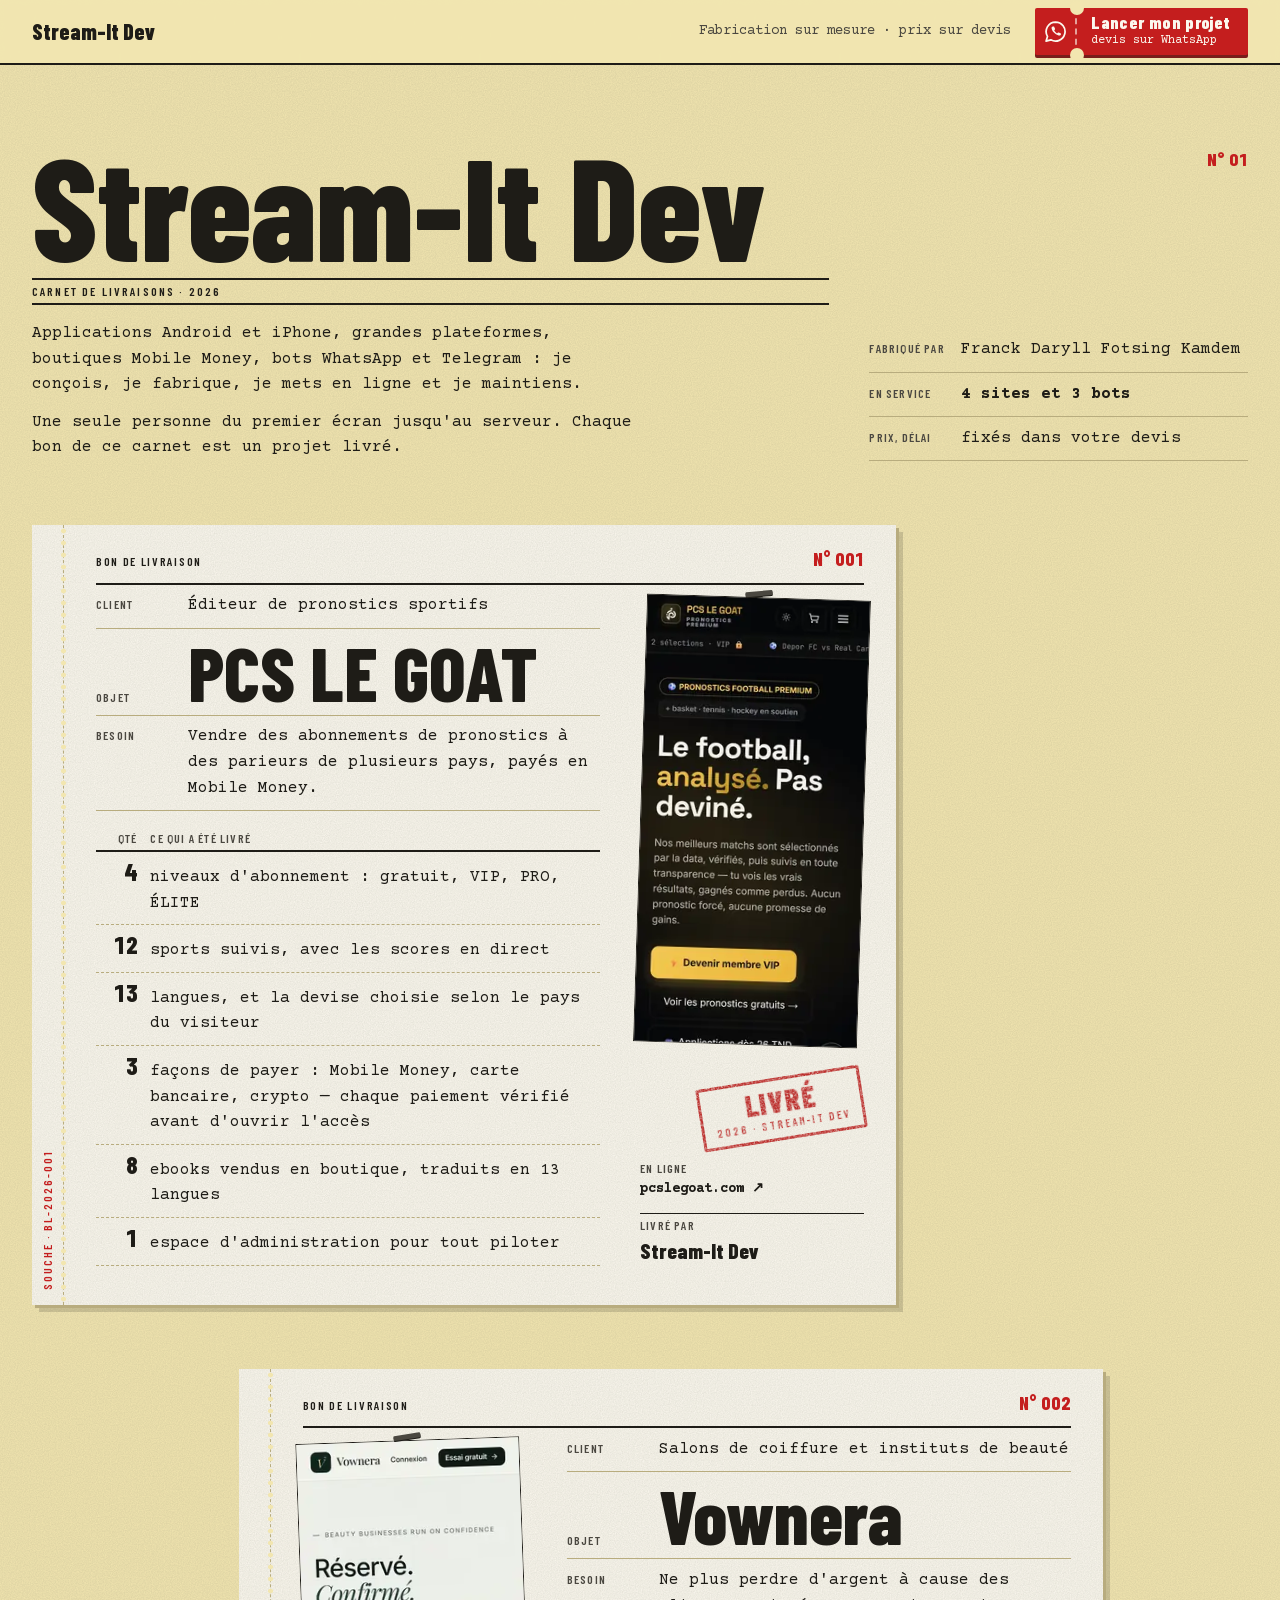
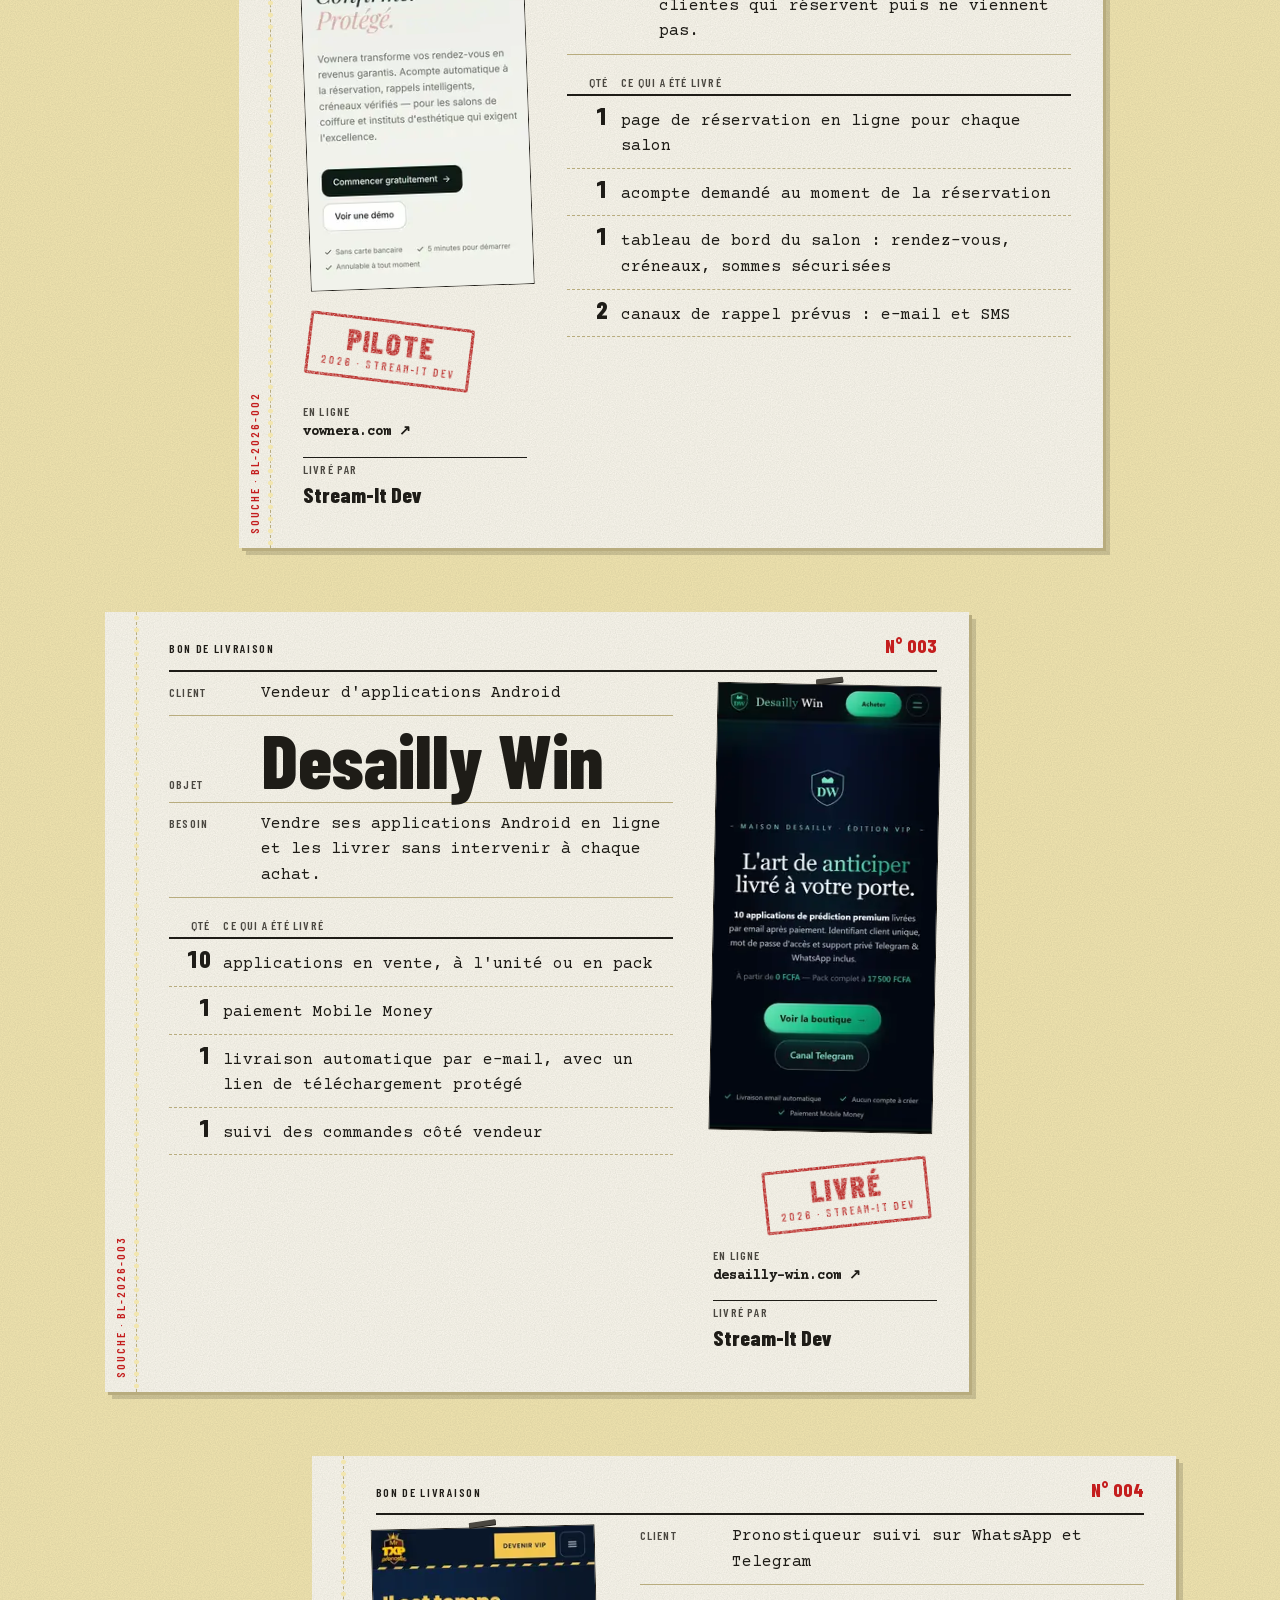
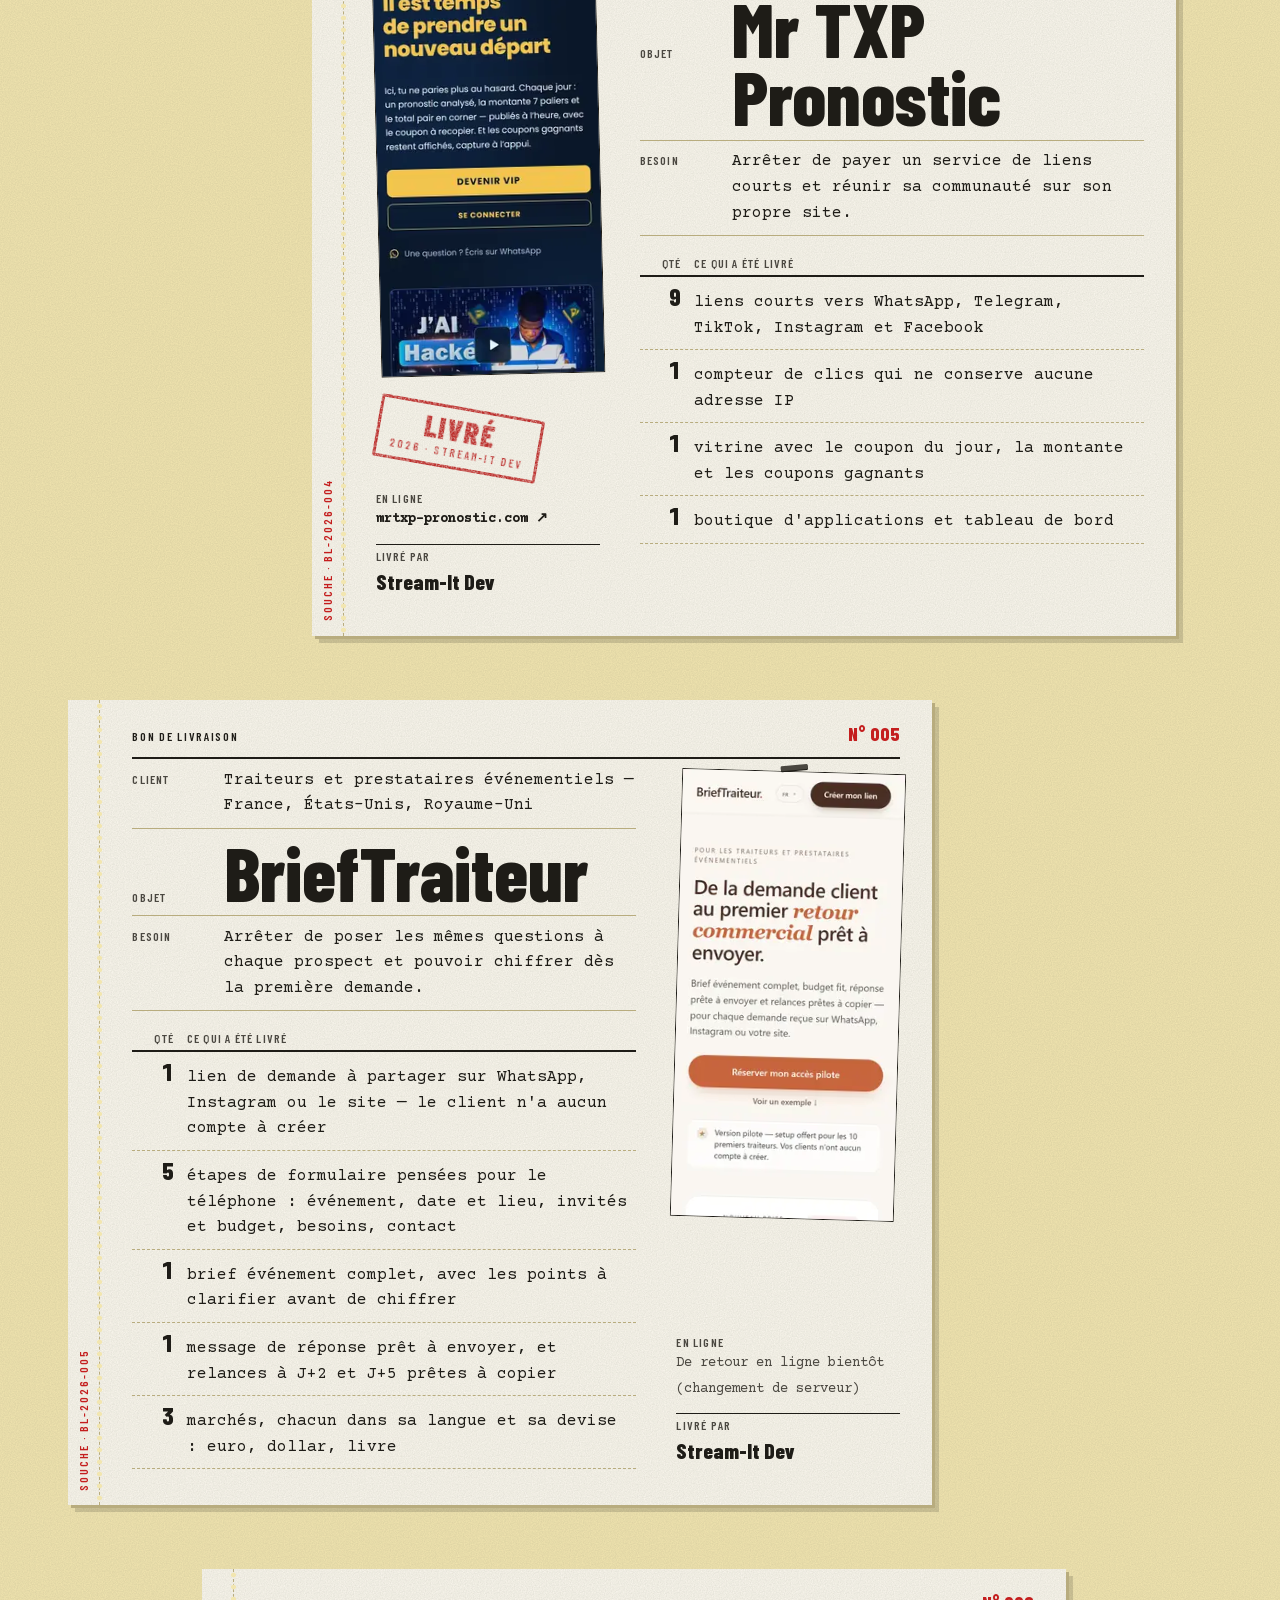
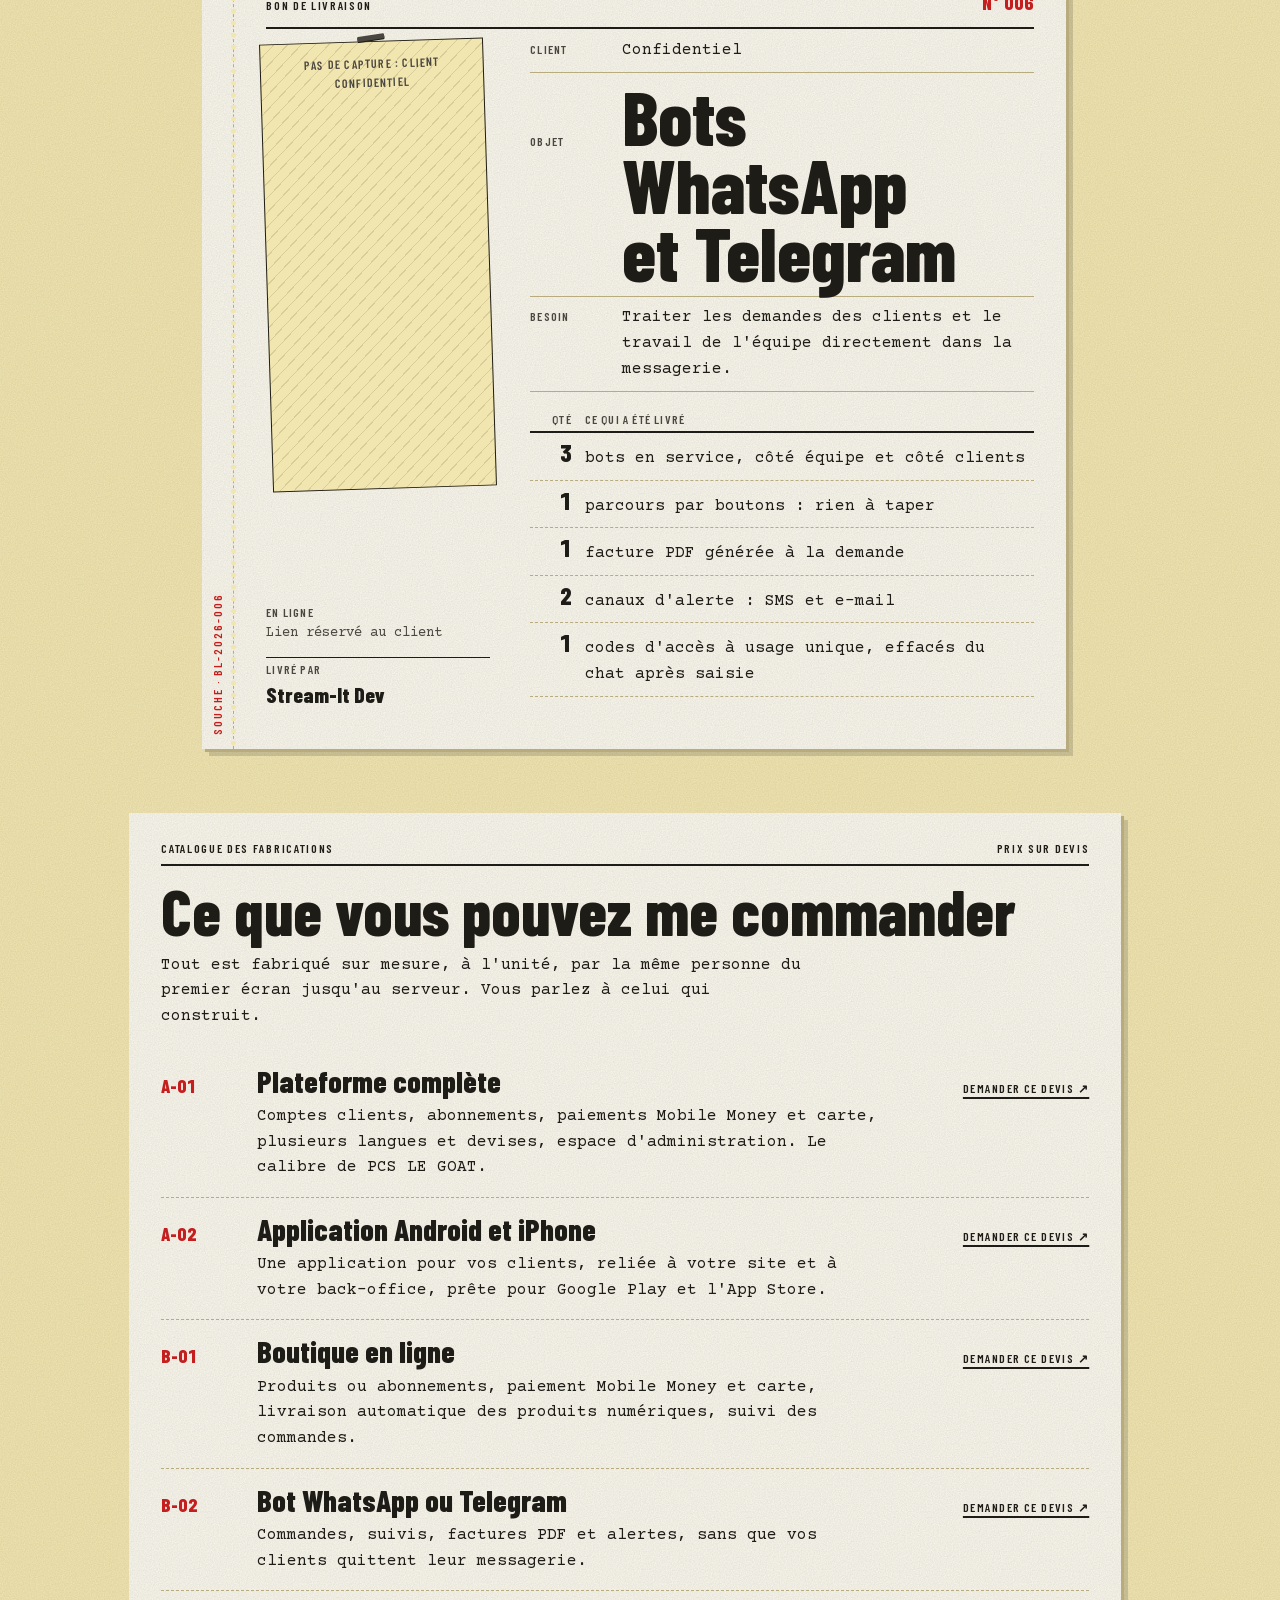
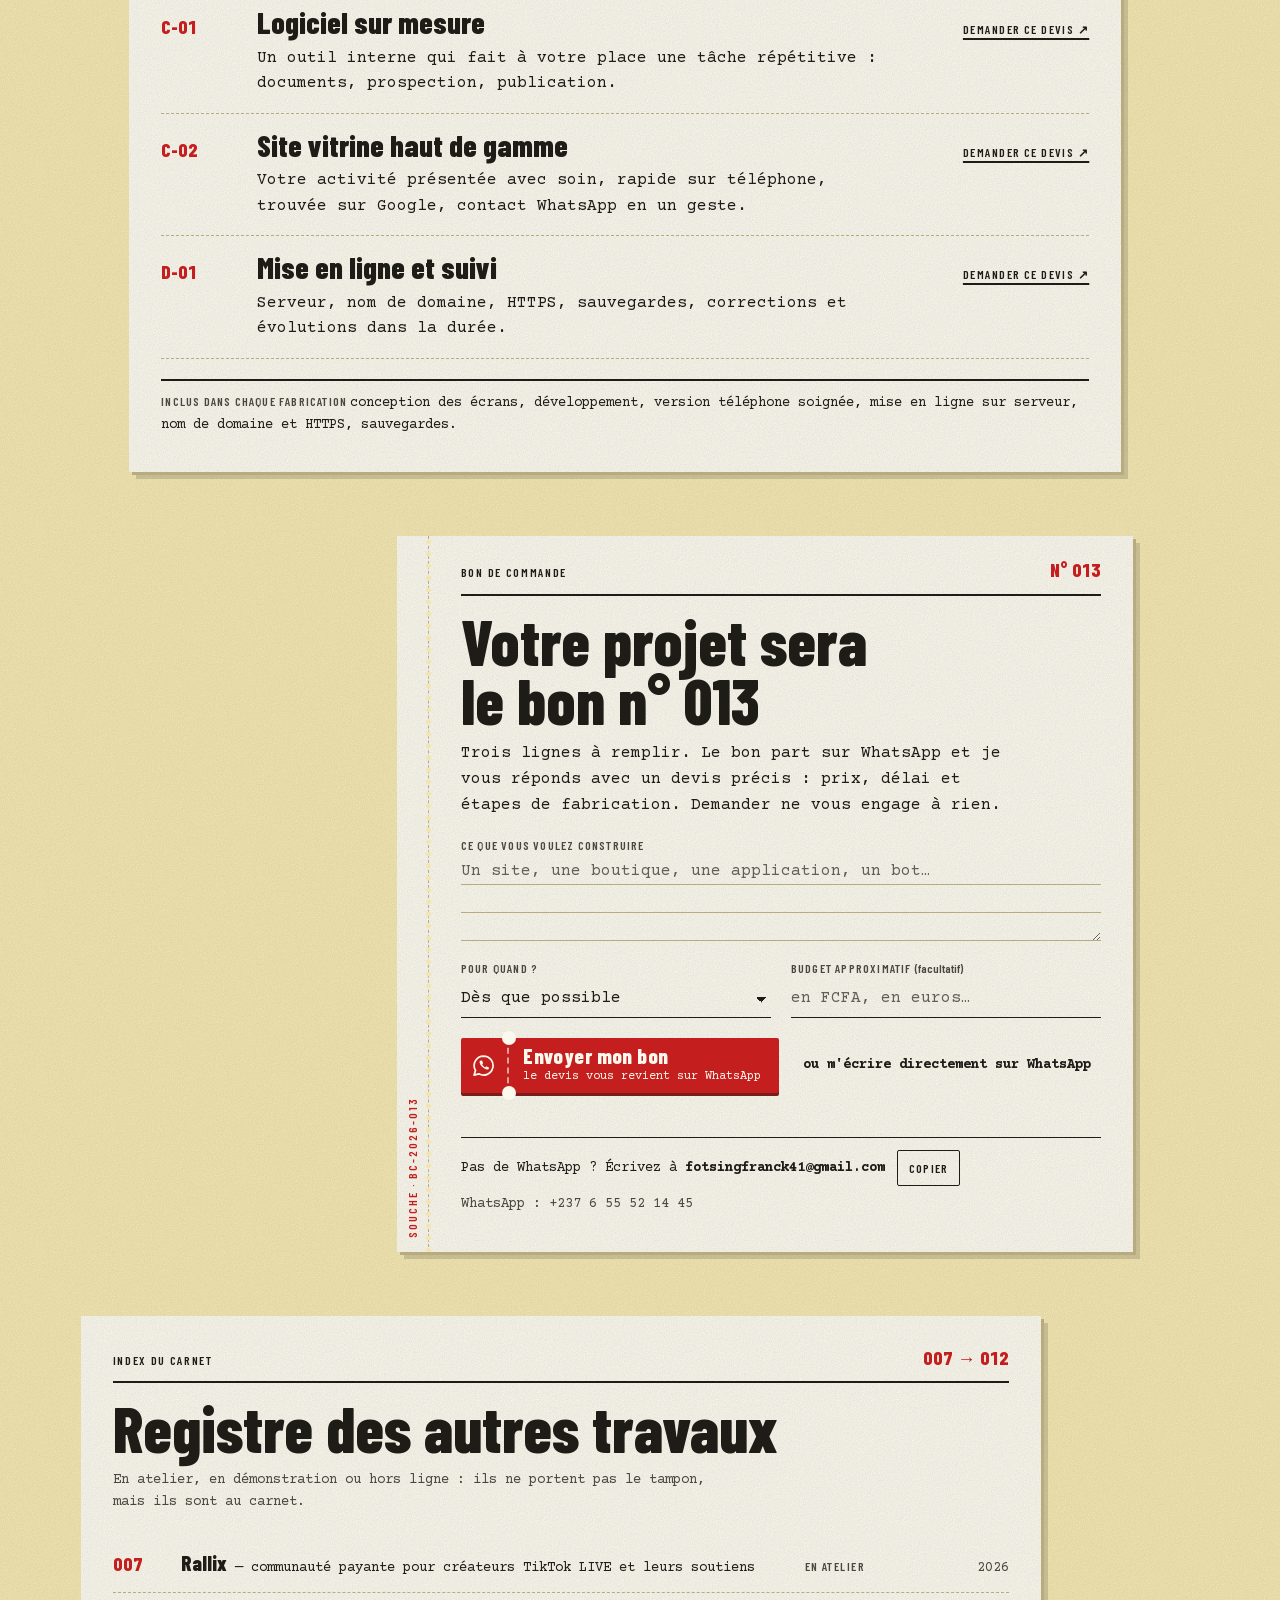
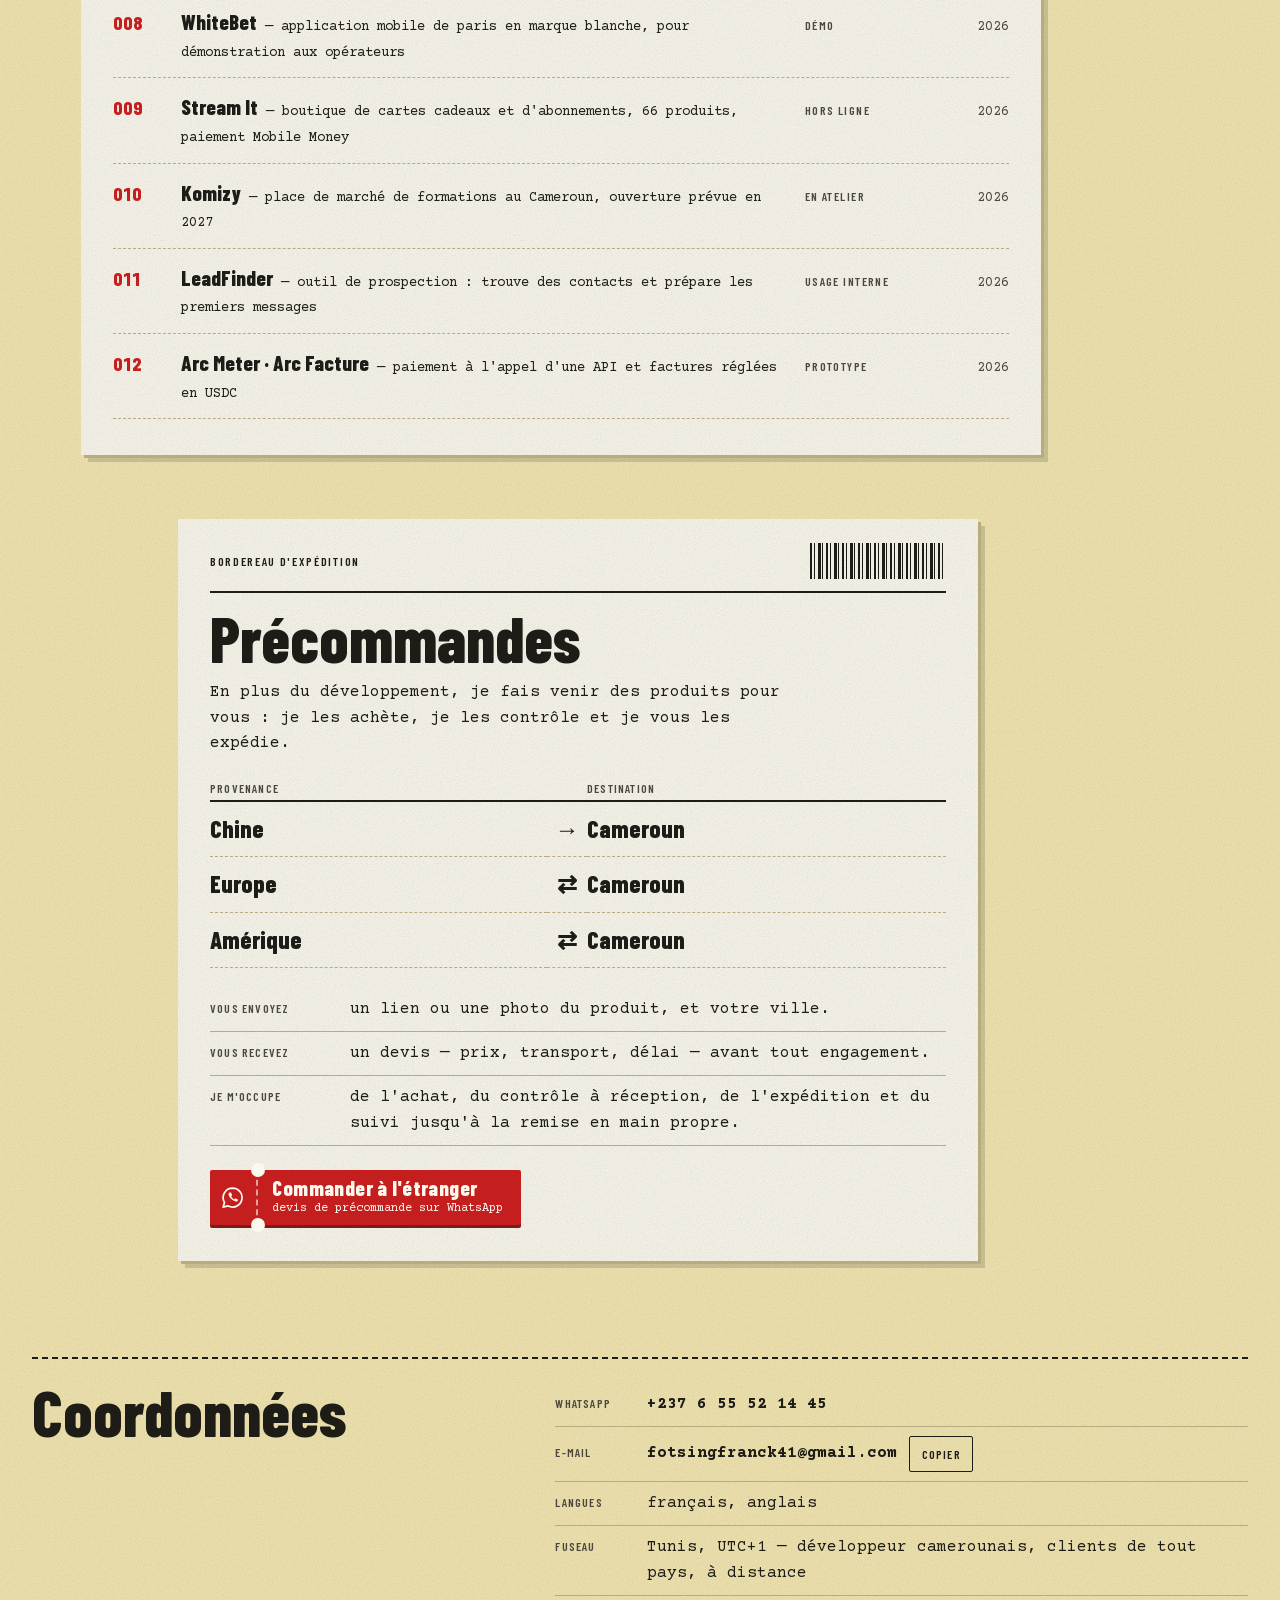
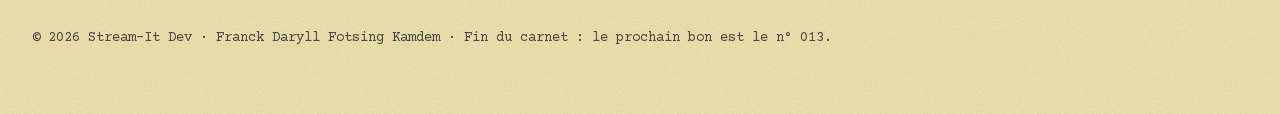
==== commit 850518c5: "Portfolio : BriefTraiteur, catalogue des fabrications, ticket de devis, Android et iPhone" ====
--- a/index.html
+++ b/index.html
@@ -1 +1 @@
-<!DOCTYPE html><html lang="fr" class="barlow_condensed_3bf6264e-module__rzLurq__variable courier_prime_338f1523-module__0I93rG__variable"><head><meta charSet="utf-8"/><meta name="viewport" content="width=device-width, initial-scale=1, viewport-fit=cover"/><link rel="preload" href="/_next/static/media/303804218d80822e-s.p.3lj349bs9hfu1.woff2" as="font" crossorigin="" type="font/woff2"/><link rel="preload" href="/_next/static/media/5f440d3eea613716-s.p.1xmps1tcyqv34.woff2" as="font" crossorigin="" type="font/woff2"/><link rel="preload" href="/_next/static/media/87d3ffffac5dafea-s.p.3a10o7es2neby.woff2" as="font" crossorigin="" type="font/woff2"/><link rel="preload" href="/_next/static/media/89232e6535d3b87e-s.p.2oeto2j5aaelm.woff2" as="font" crossorigin="" type="font/woff2"/><link rel="preload" as="image" imageSrcSet="/captures/pcs-m-240.webp 240w, /captures/pcs-m.webp 480w" imageSizes="(min-width: 48rem) 14rem, 6.75rem" fetchPriority="high"/><link rel="stylesheet" href="/_next/static/chunks/402d2ef9nvsyh.css" data-precedence="next"/><meta name="next-size-adjust" content=""/><meta name="theme-color" content="#f2e6b0"/><title>Stream-It Dev — Carnet de livraisons</title><meta name="description" content="Sites, boutiques payables en Mobile Money, applications Android et bots WhatsApp et Telegram, livrés et en service. Demandez votre devis sur WhatsApp en moins d&#x27;une minute."/><link rel="canonical" href="https://joe237-glitch.github.io/"/><meta property="og:title" content="Stream-It Dev — Carnet de livraisons"/><meta property="og:description" content="Sites, boutiques payables en Mobile Money, applications Android et bots WhatsApp et Telegram, livrés et en service. Demandez votre devis sur WhatsApp en moins d&#x27;une minute."/><meta property="og:url" content="https://joe237-glitch.github.io/"/><meta property="og:site_name" content="Stream-It Dev"/><meta property="og:locale" content="fr_FR"/><meta property="og:image" content="https://joe237-glitch.github.io/og.jpg"/><meta property="og:image:width" content="1200"/><meta property="og:image:height" content="630"/><meta property="og:image:alt" content="Le carnet de livraisons de Stream-It Dev"/><meta property="og:type" content="website"/><meta name="twitter:card" content="summary_large_image"/><meta name="twitter:title" content="Stream-It Dev — Carnet de livraisons"/><meta name="twitter:description" content="Sites, boutiques payables en Mobile Money, applications Android et bots WhatsApp et Telegram, livrés et en service. Demandez votre devis sur WhatsApp en moins d&#x27;une minute."/><meta name="twitter:image" content="https://joe237-glitch.github.io/og.jpg"/><link rel="icon" href="/icon.svg?icon.0-s0zhast9f95.svg" sizes="any" type="image/svg+xml"/></head><body><div hidden=""><!--$--><!--/$--></div><a href="#commande" class="sr-only focus:not-sr-only focus:fixed focus:left-3 focus:top-3 focus:z-50 focus:bg-souche focus:px-3 focus:py-2 focus:font-bold">Aller au bon de commande</a><div class="sticky top-0 z-40 hidden border-b-2 border-graphite bg-duplicata/95 backdrop-blur-[2px] md:block"><div class="mx-auto flex max-w-[84rem] items-center justify-between gap-6 px-8 py-2"><a href="#haut" class="font-titre text-[1.4rem] font-extrabold no-underline">Stream-It Dev</a><div class="flex items-center gap-5"><span class="text-petit text-carbone">Prix et délai fixés dans votre devis</span><a href="#commande" class="bouton-devis min-h-[2.5rem] py-2">Demander un devis</a></div></div></div><header id="haut" class="relative mx-auto max-w-[84rem] px-gouttiere pb-6 pt-5 md:px-8 md:pb-16 md:pt-20"><span aria-hidden="true" class="absolute right-gouttiere top-6 font-titre text-[1.1rem] font-extrabold tabular-nums text-tampon md:right-8 md:top-20">N° 01</span><div class="md:grid md:grid-cols-12 md:gap-10"><div class="md:col-span-8"><h1 class="pr-14 font-titre text-carnet font-extrabold md:pr-0">Stream‑It Dev</h1><p class="mt-3 border-y-2 border-graphite py-1 font-titre text-etiquette font-semibold uppercase tracking-[0.18em]">Carnet de livraisons · 2026</p><p class="mt-4 max-w-[36rem]">Sites, boutiques payables en Mobile Money, applications Android, bots WhatsApp et Telegram. Chaque bon de ce carnet est un projet livré et en service.</p></div><dl class="m-0 mt-4 md:col-span-4 md:mt-2 md:self-end"><div class="champ champ-ligne"><dt class="etiquette">Fabriqué par</dt><dd class="m-0">Franck Daryll Fotsing Kamdem</dd></div><div class="champ champ-ligne"><dt class="etiquette">En service</dt><dd class="m-0 font-bold">4 sites et 3 bots</dd></div><div class="champ champ-ligne"><dt class="etiquette">Prix, délai</dt><dd class="m-0">fixés dans votre devis</dd></div></dl></div></header><main class="mx-auto flex max-w-[84rem] flex-col gap-12 px-gouttiere pb-32 md:gap-16 md:px-8 md:pb-20"><section aria-labelledby="titre-liasse" id="liasse" class="flex flex-col gap-12 md:gap-16"><h2 id="titre-liasse" class="sr-only">Projets livrés</h2><article aria-labelledby="objet-001" data-bon="" class="bon papier liasse max-w-[54rem] mr-3 md:ml-0"><div class="souche" aria-hidden="true"><span class="souche-numero">SOUCHE · BL-2026-<!-- -->001</span></div><div class="min-w-0 px-3 pb-6 pt-3 text-[0.9375rem] md:px-8 md:pb-9 md:pt-5 md:text-corps"><div class="flex items-baseline justify-between gap-4 border-b-2 border-graphite pb-2"><span class="font-titre text-etiquette font-semibold uppercase tracking-[0.14em]">Bon de livraison</span><span class="font-titre text-[1.15rem] font-extrabold tabular-nums text-tampon">N° <!-- -->001</span></div><div class="md:grid md:gap-10 md:grid-cols-[minmax(0,1fr)_14rem]"><div class="min-w-0 "><dl class="m-0"><div class="champ"><dt class="etiquette">Client</dt><dd class="m-0">Éditeur de pronostics sportifs</dd></div><div class="champ champ-ligne"><dt class="etiquette">Objet</dt><dd class="m-0"><h2 id="objet-001" class="font-titre text-objet font-extrabold">PCS LE GOAT</h2></dd></div><div class="champ"><dt class="etiquette">Besoin</dt><dd class="m-0">Vendre des abonnements de pronostics à des parieurs de plusieurs pays, payés en Mobile Money.</dd></div></dl><div class="mt-5 flex items-baseline gap-[0.7rem] border-b-2 border-graphite pb-1 md:gap-[0.8rem]"><span class="etiquette w-[2.1rem] text-right md:w-[2.6rem]">Qté</span><span class="etiquette">Ce qui a été livré</span></div><ul class="m-0 list-none p-0"><li class="ligne"><span class="qte">4</span><span>niveaux d&#x27;abonnement : gratuit, VIP, PRO, ÉLITE</span></li><li class="ligne"><span class="qte">12</span><span>sports suivis, avec les scores en direct</span></li><li class="ligne"><span class="qte">13</span><span>langues, et la devise choisie selon le pays du visiteur</span></li><li class="ligne"><span class="qte">3</span><span>façons de payer : Mobile Money, carte bancaire, crypto — chaque paiement vérifié avant d&#x27;ouvrir l&#x27;accès</span></li><li class="ligne"><span class="qte">8</span><span>ebooks vendus en boutique, traduits en 13 langues</span></li><li class="ligne"><span class="qte">1</span><span>espace d&#x27;administration pour tout piloter</span></li></ul></div><div class="relative mt-6 grid gap-4 md:mt-3 md:block grid-cols-[6.75rem_minmax(0,1fr)]"><figure class="agrafe " style="--incline:1.8deg" data-nom="PCS LE GOAT"><img src="/captures/pcs-m.webp" srcSet="/captures/pcs-m-240.webp 240w, /captures/pcs-m.webp 480w" sizes="(min-width: 48rem) 14rem, 6.75rem" alt="Accueil de PCS LE GOAT sur téléphone : « Le football, analysé. Pas deviné. » et le bouton Devenir membre VIP" width="480" height="960" loading="eager" decoding="async" fetchPriority="high"/></figure><div class="relative flex min-w-0 flex-col justify-end gap-3 md:mt-2 md:pt-[6.75rem]"><p class="m-0"><span class="etiquette block">En ligne</span><a href="https://pcslegoat.com/" rel="noopener" class="text-petit font-bold [overflow-wrap:anywhere]">pcslegoat.com<!-- --> ↗</a></p><p class="m-0 border-t border-graphite pt-1"><span class="etiquette block">Livré par</span><span class="font-titre text-[1.35rem] font-extrabold">Stream-It Dev</span></p><p class="tampon top-1 right-0 md:top-6" style="--penche:-9deg" data-tampon=""><span class="tampon-mot">Livré</span><span class="tampon-date">2026<!-- --> · Stream-It Dev</span></p></div></div></div></div></article><article aria-labelledby="objet-002" data-bon="" class="bon papier liasse max-w-[54rem] ml-3 md:ml-[17%]"><div class="souche" aria-hidden="true"><span class="souche-numero">SOUCHE · BL-2026-<!-- -->002</span></div><div class="min-w-0 px-3 pb-6 pt-3 text-[0.9375rem] md:px-8 md:pb-9 md:pt-5 md:text-corps"><div class="flex items-baseline justify-between gap-4 border-b-2 border-graphite pb-2"><span class="font-titre text-etiquette font-semibold uppercase tracking-[0.14em]">Bon de livraison</span><span class="font-titre text-[1.15rem] font-extrabold tabular-nums text-tampon">N° <!-- -->002</span></div><div class="md:grid md:gap-10 md:grid-cols-[14rem_minmax(0,1fr)]"><div class="min-w-0 md:order-2"><dl class="m-0"><div class="champ"><dt class="etiquette">Client</dt><dd class="m-0">Salons de coiffure et instituts de beauté</dd></div><div class="champ champ-ligne"><dt class="etiquette">Objet</dt><dd class="m-0"><h2 id="objet-002" class="font-titre text-objet font-extrabold">Vownera</h2></dd></div><div class="champ"><dt class="etiquette">Besoin</dt><dd class="m-0">Ne plus perdre d&#x27;argent à cause des clientes qui réservent puis ne viennent pas.</dd></div></dl><div class="mt-5 flex items-baseline gap-[0.7rem] border-b-2 border-graphite pb-1 md:gap-[0.8rem]"><span class="etiquette w-[2.1rem] text-right md:w-[2.6rem]">Qté</span><span class="etiquette">Ce qui a été livré</span></div><ul class="m-0 list-none p-0"><li class="ligne"><span class="qte">1</span><span>page de réservation en ligne pour chaque salon</span></li><li class="ligne"><span class="qte">1</span><span>acompte demandé au moment de la réservation</span></li><li class="ligne"><span class="qte">1</span><span>tableau de bord du salon : rendez-vous, créneaux, sommes sécurisées</span></li><li class="ligne"><span class="qte">2</span><span>canaux de rappel prévus : e-mail et SMS</span></li></ul></div><div class="relative mt-6 grid gap-4 md:mt-3 md:block grid-cols-[minmax(0,1fr)_6.75rem] md:order-1"><figure class="agrafe order-2 md:order-none" style="--incline:-2deg" data-nom="Vownera"><img src="/captures/vownera-m.webp" srcSet="/captures/vownera-m-240.webp 240w, /captures/vownera-m.webp 480w" sizes="(min-width: 48rem) 14rem, 6.75rem" alt="Accueil de Vownera sur téléphone : « Réservé. Confirmé. Protégé. » et le bouton Commencer gratuitement" width="480" height="960" loading="lazy" decoding="async" fetchPriority="auto"/></figure><div class="relative flex min-w-0 flex-col justify-end gap-3 md:mt-2 md:pt-[6.75rem]"><p class="m-0"><span class="etiquette block">En ligne</span><a href="https://vownera.com/" rel="noopener" class="text-petit font-bold [overflow-wrap:anywhere]">vownera.com<!-- --> ↗</a></p><p class="m-0 border-t border-graphite pt-1"><span class="etiquette block">Livré par</span><span class="font-titre text-[1.35rem] font-extrabold">Stream-It Dev</span></p><p class="tampon top-1 left-1 md:top-6" style="--penche:7deg" data-tampon=""><span class="tampon-mot">Pilote</span><span class="tampon-date">2026<!-- --> · Stream-It Dev</span></p></div></div></div></div></article><article aria-labelledby="objet-003" data-bon="" class="bon papier liasse max-w-[54rem] mr-3 md:ml-[6%]"><div class="souche" aria-hidden="true"><span class="souche-numero">SOUCHE · BL-2026-<!-- -->003</span></div><div class="min-w-0 px-3 pb-6 pt-3 text-[0.9375rem] md:px-8 md:pb-9 md:pt-5 md:text-corps"><div class="flex items-baseline justify-between gap-4 border-b-2 border-graphite pb-2"><span class="font-titre text-etiquette font-semibold uppercase tracking-[0.14em]">Bon de livraison</span><span class="font-titre text-[1.15rem] font-extrabold tabular-nums text-tampon">N° <!-- -->003</span></div><div class="md:grid md:gap-10 md:grid-cols-[minmax(0,1fr)_14rem]"><div class="min-w-0 "><dl class="m-0"><div class="champ"><dt class="etiquette">Client</dt><dd class="m-0">Vendeur d&#x27;applications Android</dd></div><div class="champ champ-ligne"><dt class="etiquette">Objet</dt><dd class="m-0"><h2 id="objet-003" class="font-titre text-objet font-extrabold">Desailly Win</h2></dd></div><div class="champ"><dt class="etiquette">Besoin</dt><dd class="m-0">Vendre ses applications Android en ligne et les livrer sans intervenir à chaque achat.</dd></div></dl><div class="mt-5 flex items-baseline gap-[0.7rem] border-b-2 border-graphite pb-1 md:gap-[0.8rem]"><span class="etiquette w-[2.1rem] text-right md:w-[2.6rem]">Qté</span><span class="etiquette">Ce qui a été livré</span></div><ul class="m-0 list-none p-0"><li class="ligne"><span class="qte">10</span><span>applications en vente, à l&#x27;unité ou en pack</span></li><li class="ligne"><span class="qte">1</span><span>paiement Mobile Money</span></li><li class="ligne"><span class="qte">1</span><span>livraison automatique par e-mail, avec un lien de téléchargement protégé</span></li><li class="ligne"><span class="qte">1</span><span>suivi des commandes côté vendeur</span></li></ul></div><div class="relative mt-6 grid gap-4 md:mt-3 md:block grid-cols-[6.75rem_minmax(0,1fr)]"><figure class="agrafe " style="--incline:1.2deg" data-nom="Desailly Win"><img src="/captures/desailly-m.webp" srcSet="/captures/desailly-m-240.webp 240w, /captures/desailly-m.webp 480w" sizes="(min-width: 48rem) 14rem, 6.75rem" alt="Accueil de Desailly Win sur téléphone : 10 applications premium livrées par e-mail après paiement" width="480" height="960" loading="lazy" decoding="async" fetchPriority="auto"/></figure><div class="relative flex min-w-0 flex-col justify-end gap-3 md:mt-2 md:pt-[6.75rem]"><p class="m-0"><span class="etiquette block">En ligne</span><a href="https://desailly-win.com/" rel="noopener" class="text-petit font-bold [overflow-wrap:anywhere]">desailly-win.com<!-- --> ↗</a></p><p class="m-0 border-t border-graphite pt-1"><span class="etiquette block">Livré par</span><span class="font-titre text-[1.35rem] font-extrabold">Stream-It Dev</span></p><p class="tampon top-1 right-2 md:top-6" style="--penche:-6deg" data-tampon=""><span class="tampon-mot">Livré</span><span class="tampon-date">2026<!-- --> · Stream-It Dev</span></p></div></div></div></div></article><article aria-labelledby="objet-004" data-bon="" class="bon papier liasse max-w-[54rem] ml-3 md:ml-[23%]"><div class="souche" aria-hidden="true"><span class="souche-numero">SOUCHE · BL-2026-<!-- -->004</span></div><div class="min-w-0 px-3 pb-6 pt-3 text-[0.9375rem] md:px-8 md:pb-9 md:pt-5 md:text-corps"><div class="flex items-baseline justify-between gap-4 border-b-2 border-graphite pb-2"><span class="font-titre text-etiquette font-semibold uppercase tracking-[0.14em]">Bon de livraison</span><span class="font-titre text-[1.15rem] font-extrabold tabular-nums text-tampon">N° <!-- -->004</span></div><div class="md:grid md:gap-10 md:grid-cols-[14rem_minmax(0,1fr)]"><div class="min-w-0 md:order-2"><dl class="m-0"><div class="champ"><dt class="etiquette">Client</dt><dd class="m-0">Pronostiqueur suivi sur WhatsApp et Telegram</dd></div><div class="champ champ-ligne"><dt class="etiquette">Objet</dt><dd class="m-0"><h2 id="objet-004" class="font-titre text-objet font-extrabold">Mr TXP Pronostic</h2></dd></div><div class="champ"><dt class="etiquette">Besoin</dt><dd class="m-0">Arrêter de payer un service de liens courts et réunir sa communauté sur son propre site.</dd></div></dl><div class="mt-5 flex items-baseline gap-[0.7rem] border-b-2 border-graphite pb-1 md:gap-[0.8rem]"><span class="etiquette w-[2.1rem] text-right md:w-[2.6rem]">Qté</span><span class="etiquette">Ce qui a été livré</span></div><ul class="m-0 list-none p-0"><li class="ligne"><span class="qte">9</span><span>liens courts vers WhatsApp, Telegram, TikTok, Instagram et Facebook</span></li><li class="ligne"><span class="qte">1</span><span>compteur de clics qui ne conserve aucune adresse IP</span></li><li class="ligne"><span class="qte">1</span><span>vitrine avec le coupon du jour, la montante et les coupons gagnants</span></li><li class="ligne"><span class="qte">1</span><span>boutique d&#x27;applications et tableau de bord</span></li></ul></div><div class="relative mt-6 grid gap-4 md:mt-3 md:block grid-cols-[minmax(0,1fr)_6.75rem] md:order-1"><figure class="agrafe order-2 md:order-none" style="--incline:-1.4deg" data-nom="Mr TXP Pronostic"><img src="/captures/mrtxp-m.webp" srcSet="/captures/mrtxp-m-240.webp 240w, /captures/mrtxp-m.webp 480w" sizes="(min-width: 48rem) 14rem, 6.75rem" alt="Accueil de Mr TXP Pronostic sur téléphone : « Il est temps de prendre un nouveau départ » et le bouton Devenir VIP" width="480" height="960" loading="lazy" decoding="async" fetchPriority="auto"/></figure><div class="relative flex min-w-0 flex-col justify-end gap-3 md:mt-2 md:pt-[6.75rem]"><p class="m-0"><span class="etiquette block">En ligne</span><a href="https://mrtxp-pronostic.com/" rel="noopener" class="text-petit font-bold [overflow-wrap:anywhere]">mrtxp-pronostic.com<!-- --> ↗</a></p><p class="m-0 border-t border-graphite pt-1"><span class="etiquette block">Livré par</span><span class="font-titre text-[1.35rem] font-extrabold">Stream-It Dev</span></p><p class="tampon top-1 left-0 md:top-6" style="--penche:10deg" data-tampon=""><span class="tampon-mot">Livré</span><span class="tampon-date">2026<!-- --> · Stream-It Dev</span></p></div></div></div></div></article><article aria-labelledby="objet-005" data-bon="" class="bon papier liasse max-w-[54rem] mr-3 md:ml-[11%]"><div class="souche" aria-hidden="true"><span class="souche-numero">SOUCHE · BL-2026-<!-- -->005</span></div><div class="min-w-0 px-3 pb-6 pt-3 text-[0.9375rem] md:px-8 md:pb-9 md:pt-5 md:text-corps"><div class="flex items-baseline justify-between gap-4 border-b-2 border-graphite pb-2"><span class="font-titre text-etiquette font-semibold uppercase tracking-[0.14em]">Bon de livraison</span><span class="font-titre text-[1.15rem] font-extrabold tabular-nums text-tampon">N° <!-- -->005</span></div><div class="md:grid md:gap-10 md:grid-cols-[minmax(0,1fr)_14rem]"><div class="min-w-0 "><dl class="m-0"><div class="champ"><dt class="etiquette">Client</dt><dd class="m-0">Confidentiel</dd></div><div class="champ champ-ligne"><dt class="etiquette">Objet</dt><dd class="m-0"><h2 id="objet-005" class="font-titre text-objet font-extrabold">Bots WhatsApp et Telegram</h2></dd></div><div class="champ"><dt class="etiquette">Besoin</dt><dd class="m-0">Traiter les demandes des clients et le travail de l&#x27;équipe directement dans la messagerie.</dd></div></dl><div class="mt-5 flex items-baseline gap-[0.7rem] border-b-2 border-graphite pb-1 md:gap-[0.8rem]"><span class="etiquette w-[2.1rem] text-right md:w-[2.6rem]">Qté</span><span class="etiquette">Ce qui a été livré</span></div><ul class="m-0 list-none p-0"><li class="ligne"><span class="qte">3</span><span>bots en service, côté équipe et côté clients</span></li><li class="ligne"><span class="qte">1</span><span>parcours par boutons : rien à taper</span></li><li class="ligne"><span class="qte">1</span><span>facture PDF générée à la demande</span></li><li class="ligne"><span class="qte">2</span><span>canaux d&#x27;alerte : SMS et e-mail</span></li><li class="ligne"><span class="qte">1</span><span>codes d&#x27;accès à usage unique, effacés du chat après saisie</span></li></ul></div><div class="relative mt-6 grid gap-4 md:mt-3 md:block grid-cols-[6.75rem_minmax(0,1fr)]"><figure class="agrafe " style="--incline:2deg" data-nom="Bots WhatsApp et Telegram"><div class="cadre-vide">Pas de capture : client confidentiel</div></figure><div class="relative flex min-w-0 flex-col justify-end gap-3 md:mt-2 md:pt-[6.75rem]"><p class="m-0"><span class="etiquette block">En ligne</span><span class="text-petit text-carbone">Lien réservé au client</span></p><p class="m-0 border-t border-graphite pt-1"><span class="etiquette block">Livré par</span><span class="font-titre text-[1.35rem] font-extrabold">Stream-It Dev</span></p><p class="tampon top-1 right-1 md:top-6" style="--penche:-11deg" data-tampon=""><span class="tampon-mot">En service</span><span class="tampon-date">2026<!-- --> · Stream-It Dev</span></p></div></div></div></div></article></section><section aria-labelledby="titre-registre" class="papier liasse mr-3 max-w-[60rem] px-4 pb-6 pt-5 md:ml-[4%] md:px-8 md:pb-9 md:pt-7"><div class="flex items-baseline justify-between gap-4 border-b-2 border-graphite pb-2"><span class="font-titre text-etiquette font-semibold uppercase tracking-[0.14em]">Index du carnet</span><span class="font-titre text-[1.15rem] font-extrabold tabular-nums text-tampon">006 → 012</span></div><h2 id="titre-registre" class="mt-4 font-titre text-section font-extrabold">Registre des autres travaux</h2><p class="mt-3 max-w-[38rem] text-petit text-carbone">En atelier, en démonstration ou hors ligne : ils ne portent pas le tampon, mais ils sont au carnet.</p><ol class="m-0 mt-5 list-none p-0"><li class="grid grid-cols-[2.75rem_minmax(0,1fr)] gap-x-3 border-b border-dashed border-filet py-3 md:grid-cols-[3.5rem_minmax(0,1fr)_8.5rem_3.5rem] md:items-baseline"><span class="font-titre text-[1.15rem] font-extrabold tabular-nums text-tampon">006</span><p class="m-0 min-w-0"><span class="font-titre text-[1.3rem] font-extrabold">Rallix</span><span class="text-petit"> — <!-- -->communauté payante pour créateurs TikTok LIVE et leurs soutiens</span></p><span class="col-start-2 mt-1 font-titre text-etiquette font-semibold uppercase tracking-[0.12em] text-carbone md:col-start-auto md:mt-0">En atelier<span class="md:hidden"> · <!-- -->2026</span></span><span class="hidden text-right text-petit tabular-nums text-carbone md:block">2026</span></li><li class="grid grid-cols-[2.75rem_minmax(0,1fr)] gap-x-3 border-b border-dashed border-filet py-3 md:grid-cols-[3.5rem_minmax(0,1fr)_8.5rem_3.5rem] md:items-baseline"><span class="font-titre text-[1.15rem] font-extrabold tabular-nums text-tampon">007</span><p class="m-0 min-w-0"><span class="font-titre text-[1.3rem] font-extrabold">WhiteBet</span><span class="text-petit"> — <!-- -->application Android de paris en marque blanche, pour démonstration aux opérateurs</span></p><span class="col-start-2 mt-1 font-titre text-etiquette font-semibold uppercase tracking-[0.12em] text-carbone md:col-start-auto md:mt-0">Démo<span class="md:hidden"> · <!-- -->2026</span></span><span class="hidden text-right text-petit tabular-nums text-carbone md:block">2026</span></li><li class="grid grid-cols-[2.75rem_minmax(0,1fr)] gap-x-3 border-b border-dashed border-filet py-3 md:grid-cols-[3.5rem_minmax(0,1fr)_8.5rem_3.5rem] md:items-baseline"><span class="font-titre text-[1.15rem] font-extrabold tabular-nums text-tampon">008</span><p class="m-0 min-w-0"><span class="font-titre text-[1.3rem] font-extrabold">Stream It</span><span class="text-petit"> — <!-- -->boutique de cartes cadeaux et d&#x27;abonnements, 66 produits, paiement Mobile Money</span></p><span class="col-start-2 mt-1 font-titre text-etiquette font-semibold uppercase tracking-[0.12em] text-carbone md:col-start-auto md:mt-0">Hors ligne<span class="md:hidden"> · <!-- -->2026</span></span><span class="hidden text-right text-petit tabular-nums text-carbone md:block">2026</span></li><li class="grid grid-cols-[2.75rem_minmax(0,1fr)] gap-x-3 border-b border-dashed border-filet py-3 md:grid-cols-[3.5rem_minmax(0,1fr)_8.5rem_3.5rem] md:items-baseline"><span class="font-titre text-[1.15rem] font-extrabold tabular-nums text-tampon">009</span><p class="m-0 min-w-0"><span class="font-titre text-[1.3rem] font-extrabold">BriefTraiteur</span><span class="text-petit"> — <!-- -->transforme la demande d&#x27;un client en brief prêt à chiffrer, pour les traiteurs</span></p><span class="col-start-2 mt-1 font-titre text-etiquette font-semibold uppercase tracking-[0.12em] text-carbone md:col-start-auto md:mt-0">Hors ligne<span class="md:hidden"> · <!-- -->2026</span></span><span class="hidden text-right text-petit tabular-nums text-carbone md:block">2026</span></li><li class="grid grid-cols-[2.75rem_minmax(0,1fr)] gap-x-3 border-b border-dashed border-filet py-3 md:grid-cols-[3.5rem_minmax(0,1fr)_8.5rem_3.5rem] md:items-baseline"><span class="font-titre text-[1.15rem] font-extrabold tabular-nums text-tampon">010</span><p class="m-0 min-w-0"><span class="font-titre text-[1.3rem] font-extrabold">Komizy</span><span class="text-petit"> — <!-- -->place de marché de formations au Cameroun, ouverture prévue en 2027</span></p><span class="col-start-2 mt-1 font-titre text-etiquette font-semibold uppercase tracking-[0.12em] text-carbone md:col-start-auto md:mt-0">En atelier<span class="md:hidden"> · <!-- -->2026</span></span><span class="hidden text-right text-petit tabular-nums text-carbone md:block">2026</span></li><li class="grid grid-cols-[2.75rem_minmax(0,1fr)] gap-x-3 border-b border-dashed border-filet py-3 md:grid-cols-[3.5rem_minmax(0,1fr)_8.5rem_3.5rem] md:items-baseline"><span class="font-titre text-[1.15rem] font-extrabold tabular-nums text-tampon">011</span><p class="m-0 min-w-0"><span class="font-titre text-[1.3rem] font-extrabold">LeadFinder</span><span class="text-petit"> — <!-- -->outil de prospection : trouve des contacts et prépare les premiers messages</span></p><span class="col-start-2 mt-1 font-titre text-etiquette font-semibold uppercase tracking-[0.12em] text-carbone md:col-start-auto md:mt-0">Usage interne<span class="md:hidden"> · <!-- -->2026</span></span><span class="hidden text-right text-petit tabular-nums text-carbone md:block">2026</span></li><li class="grid grid-cols-[2.75rem_minmax(0,1fr)] gap-x-3 border-b border-dashed border-filet py-3 md:grid-cols-[3.5rem_minmax(0,1fr)_8.5rem_3.5rem] md:items-baseline"><span class="font-titre text-[1.15rem] font-extrabold tabular-nums text-tampon">012</span><p class="m-0 min-w-0"><span class="font-titre text-[1.3rem] font-extrabold">Arc Meter · Arc Facture</span><span class="text-petit"> — <!-- -->paiement à l&#x27;appel d&#x27;une API et factures réglées en USDC</span></p><span class="col-start-2 mt-1 font-titre text-etiquette font-semibold uppercase tracking-[0.12em] text-carbone md:col-start-auto md:mt-0">Prototype<span class="md:hidden"> · <!-- -->2026</span></span><span class="hidden text-right text-petit tabular-nums text-carbone md:block">2026</span></li></ol></section><section id="commande" aria-labelledby="titre-commande" data-bon="" class="bon papier liasse ml-3 max-w-[46rem] md:ml-[30%]"><div class="souche" aria-hidden="true"><span class="souche-numero">SOUCHE · BC-2026-<!-- -->013</span></div><div class="min-w-0 px-4 pb-6 pt-3 md:px-8 md:pb-9 md:pt-5"><div class="flex items-baseline justify-between gap-4 border-b-2 border-graphite pb-2"><span class="font-titre text-etiquette font-semibold uppercase tracking-[0.14em]">Bon de commande</span><span class="font-titre text-[1.15rem] font-extrabold tabular-nums text-tampon">N° <!-- -->013</span></div><h2 id="titre-commande" class="mt-4 font-titre text-section font-extrabold">Votre projet sera le bon n° <!-- -->013</h2><p class="mt-3 max-w-[34rem]">Trois lignes à remplir. Le bon part sur WhatsApp et je vous réponds avec un devis : le prix et le délai y sont fixés, après un court échange.</p><form id="bon-commande" noValidate="" class="mt-5 grid gap-5"><div class="grid gap-1"><label for="projet" class="etiquette">Ce que vous voulez construire</label><textarea id="projet" name="projet" rows="3" required="" aria-describedby="erreur-commande" placeholder="Un site, une boutique, une application, un bot…" class="saisie"></textarea></div><div class="grid gap-5 md:grid-cols-2"><div class="grid gap-1"><label for="quand" class="etiquette">Pour quand ?</label><select id="quand" name="quand" class="saisie"><option selected="">Dès que possible</option><option>Ce mois-ci</option><option>Dans 2 ou 3 mois</option><option>Je ne sais pas encore</option></select></div><div class="grid gap-1"><label for="budget" class="etiquette">Budget approximatif <span class="normal-case tracking-normal">(facultatif)</span></label><input id="budget" type="text" autoComplete="off" placeholder="en FCFA, en euros…" class="saisie" name="budget"/></div></div><p id="erreur-commande" role="alert" hidden="" class="m-0 font-bold text-tampon"></p><div class="flex flex-wrap items-center gap-x-5 gap-y-3"><button type="submit" class="bouton-devis w-full md:w-auto">Envoyer le bon sur WhatsApp</button><noscript><a href="https://wa.me/237655521445" class="font-bold">Écrire directement sur WhatsApp</a></noscript></div><p id="etat-commande" aria-live="polite" class="m-0 text-petit"></p></form><div class="mt-6 border-t border-graphite pt-3 text-petit"><p class="m-0">Pas de WhatsApp ? Écrivez à <span class="font-bold">fotsingfranck41@gmail.com</span> <button type="button" class="bouton-papier ml-1 align-middle" data-copier="fotsingfranck41@gmail.com">Copier</button></p><p class="m-0 mt-2 text-carbone">WhatsApp : <!-- -->+237 6 55 52 14 45</p></div></div></section><section aria-labelledby="titre-precommandes" class="papier liasse mr-3 max-w-[50rem] px-4 pb-6 pt-4 md:ml-[12%] md:px-8 md:pb-9 md:pt-6"><div class="flex items-center justify-between gap-4 border-b-2 border-graphite pb-3"><span class="font-titre text-etiquette font-semibold uppercase tracking-[0.14em]">Bordereau d&#x27;expédition</span><span class="code-barres shrink-0" aria-hidden="true"></span></div><h2 id="titre-precommandes" class="mt-4 font-titre text-section font-extrabold">Précommandes</h2><p class="mt-3 max-w-[36rem]">En plus du développement, je fais venir des produits pour vous : je les achète, je les contrôle et je vous les expédie.</p><table class="mt-5 w-full border-collapse text-left"><caption class="sr-only">Trajets assurés</caption><thead><tr class="border-b-2 border-graphite"><th scope="col" class="etiquette py-1 font-semibold">Provenance</th><th scope="col" class="w-10 py-1"><span class="sr-only">Sens</span></th><th scope="col" class="etiquette py-1 font-semibold">Destination</th></tr></thead><tbody><tr class="border-b border-dashed border-filet"><td class="py-2 font-titre text-[1.5rem] font-extrabold">Chine</td><td class="py-2 text-center font-titre text-[1.5rem] font-extrabold" aria-label="vers">→</td><td class="py-2 font-titre text-[1.5rem] font-extrabold">Cameroun</td></tr><tr class="border-b border-dashed border-filet"><td class="py-2 font-titre text-[1.5rem] font-extrabold">Europe</td><td class="py-2 text-center font-titre text-[1.5rem] font-extrabold" aria-label="dans les deux sens">⇄</td><td class="py-2 font-titre text-[1.5rem] font-extrabold">Cameroun</td></tr><tr class="border-b border-dashed border-filet"><td class="py-2 font-titre text-[1.5rem] font-extrabold">Amérique</td><td class="py-2 text-center font-titre text-[1.5rem] font-extrabold" aria-label="dans les deux sens">⇄</td><td class="py-2 font-titre text-[1.5rem] font-extrabold">Cameroun</td></tr></tbody></table><dl class="m-0 mt-5"><div class="champ md:grid-cols-[8rem_minmax(0,1fr)]"><dt class="etiquette">Vous envoyez</dt><dd class="m-0">un lien ou une photo du produit, et votre ville.</dd></div><div class="champ md:grid-cols-[8rem_minmax(0,1fr)]"><dt class="etiquette">Vous recevez</dt><dd class="m-0">un devis — prix, transport, délai — avant tout engagement.</dd></div><div class="champ md:grid-cols-[8rem_minmax(0,1fr)]"><dt class="etiquette">Je m&#x27;occupe</dt><dd class="m-0">de l&#x27;achat, du contrôle à réception, de l&#x27;expédition et du suivi jusqu&#x27;à la remise en main propre.</dd></div></dl><a href="https://wa.me/237655521445?text=Bonjour%20Stream-It%20Dev%2C%20je%20voudrais%20un%20devis%20de%20pr%C3%A9commande.%0A%0AProduit%20(lien%20ou%20photo)%20%3A%20%0AVille%20de%20livraison%20%3A%20" rel="noopener" class="bouton-devis mt-6 w-full md:w-auto">Demander un devis de précommande</a></section></main><footer class="mx-auto max-w-[84rem] px-gouttiere pb-10 pt-4 md:px-8 md:pb-16"><div class="border-t-2 border-dashed border-graphite pt-6 md:grid md:grid-cols-12 md:gap-10"><h2 class="font-titre text-section font-extrabold md:col-span-5">Coordonnées</h2><dl class="m-0 mt-4 md:col-span-7 md:mt-0"><div class="champ"><dt class="etiquette">WhatsApp</dt><dd class="m-0"><a href="https://wa.me/237655521445" rel="noopener" class="font-bold">+237 6 55 52 14 45</a></dd></div><div class="champ"><dt class="etiquette">E-mail</dt><dd class="m-0 flex flex-wrap items-center gap-x-3 gap-y-1"><span class="break-all font-bold">fotsingfranck41@gmail.com</span><button type="button" class="bouton-papier" data-copier="fotsingfranck41@gmail.com">Copier</button></dd></div><div class="champ"><dt class="etiquette">Langues</dt><dd class="m-0">français, anglais</dd></div><div class="champ"><dt class="etiquette">Fuseau</dt><dd class="m-0">Tunis, UTC+1 — développeur camerounais, clients de tout pays, à distance</dd></div></dl></div><p class="mt-8 text-petit text-carbone">© 2026 Stream-It Dev · Franck Daryll Fotsing Kamdem · Fin du carnet : le prochain bon est le n° <!-- -->013<!-- -->.</p></footer><script type="application/ld+json">{"@context":"https://schema.org","@graph":[{"@type":"Person","@id":"https://joe237-glitch.github.io/#personne","name":"Franck Daryll Fotsing Kamdem","alternateName":"Stream-It Dev","jobTitle":"Développeur web, Android et bots","url":"https://joe237-glitch.github.io/","email":"mailto:fotsingfranck41@gmail.com","telephone":"+237655521445","nationality":"CM","address":{"@type":"PostalAddress","addressLocality":"Tunis","addressCountry":"TN"},"knowsLanguage":["fr","en"]},{"@type":"Service","name":"Sites, boutiques Mobile Money, applications Android et bots WhatsApp/Telegram","provider":{"@id":"https://joe237-glitch.github.io/#personne"},"areaServed":"Afrique francophone","availableChannel":{"@type":"ServiceChannel","serviceUrl":"https://wa.me/237655521445"}}]}</script><!--$--><!--/$--><div class="coupon papier fixed inset-x-0 bottom-0 z-40 md:hidden" style="padding-bottom:max(0.7rem, env(safe-area-inset-bottom))"><div class="flex items-center gap-4 px-gouttiere pt-3"><a href="#commande" class="bouton-devis flex-1">Demander un devis</a><a href="https://wa.me/237655521445" rel="noopener" class="font-titre text-etiquette font-semibold uppercase tracking-[0.12em]">WhatsApp</a></div></div><script src="/carnet.js?v=affd61dc87" defer=""></script></body></html>+<!DOCTYPE html><html lang="fr" class="barlow_condensed_3bf6264e-module__rzLurq__variable courier_prime_338f1523-module__0I93rG__variable"><head><meta charSet="utf-8"/><meta name="viewport" content="width=device-width, initial-scale=1, viewport-fit=cover"/><link rel="preload" href="/_next/static/media/303804218d80822e-s.p.3lj349bs9hfu1.woff2" as="font" crossorigin="" type="font/woff2"/><link rel="preload" href="/_next/static/media/5f440d3eea613716-s.p.1xmps1tcyqv34.woff2" as="font" crossorigin="" type="font/woff2"/><link rel="preload" href="/_next/static/media/87d3ffffac5dafea-s.p.3a10o7es2neby.woff2" as="font" crossorigin="" type="font/woff2"/><link rel="preload" href="/_next/static/media/89232e6535d3b87e-s.p.2oeto2j5aaelm.woff2" as="font" crossorigin="" type="font/woff2"/><link rel="preload" as="image" imageSrcSet="/captures/pcs-m-240.webp 240w, /captures/pcs-m.webp 480w" imageSizes="(min-width: 48rem) 14rem, 6.75rem" fetchPriority="high"/><link rel="stylesheet" href="/_next/static/chunks/27lhb-sulb7j8.css" data-precedence="next"/><meta name="next-size-adjust" content=""/><meta name="theme-color" content="#f2e6b0"/><title>Stream-It Dev — Carnet de livraisons</title><meta name="description" content="Applications Android et iPhone, grandes plateformes, boutiques Mobile Money, bots WhatsApp et Telegram : fabriqués sur mesure, livrés et en service. Votre devis sur WhatsApp en moins d&#x27;une minute."/><link rel="canonical" href="https://joe237-glitch.github.io/"/><meta property="og:title" content="Stream-It Dev — Carnet de livraisons"/><meta property="og:description" content="Applications Android et iPhone, grandes plateformes, boutiques Mobile Money, bots WhatsApp et Telegram : fabriqués sur mesure, livrés et en service. Votre devis sur WhatsApp en moins d&#x27;une minute."/><meta property="og:url" content="https://joe237-glitch.github.io/"/><meta property="og:site_name" content="Stream-It Dev"/><meta property="og:locale" content="fr_FR"/><meta property="og:image" content="https://joe237-glitch.github.io/og.jpg"/><meta property="og:image:width" content="1200"/><meta property="og:image:height" content="630"/><meta property="og:image:alt" content="Le carnet de livraisons de Stream-It Dev"/><meta property="og:type" content="website"/><meta name="twitter:card" content="summary_large_image"/><meta name="twitter:title" content="Stream-It Dev — Carnet de livraisons"/><meta name="twitter:description" content="Applications Android et iPhone, grandes plateformes, boutiques Mobile Money, bots WhatsApp et Telegram : fabriqués sur mesure, livrés et en service. Votre devis sur WhatsApp en moins d&#x27;une minute."/><meta name="twitter:image" content="https://joe237-glitch.github.io/og.jpg"/><link rel="icon" href="/icon.svg?icon.0-s0zhast9f95.svg" sizes="any" type="image/svg+xml"/></head><body><div hidden=""><!--$--><!--/$--></div><a href="#commande" class="sr-only focus:not-sr-only focus:fixed focus:left-3 focus:top-3 focus:z-50 focus:bg-souche focus:px-3 focus:py-2 focus:font-bold">Aller au bon de commande</a><div class="sticky top-0 z-40 hidden border-b-2 border-graphite bg-duplicata/95 backdrop-blur-[2px] md:block"><div class="mx-auto flex max-w-[84rem] items-center justify-between gap-6 px-8 py-2"><a href="#haut" class="font-titre text-[1.4rem] font-extrabold no-underline">Stream-It Dev</a><div class="flex items-center gap-6"><span class="text-petit text-carbone">Fabrication sur mesure · prix sur devis</span><a href="#commande" class="ticket ticket-compact ticket-sur-jaune"><span class="ticket-talon"><svg viewBox="0 0 24 24" aria-hidden="true" focusable="false"><path d="M12 2.2a9.8 9.8 0 0 0-8.4 14.8L2.2 21.8l4.9-1.3A9.8 9.8 0 1 0 12 2.2Z" fill="none" stroke="currentColor" stroke-width="1.8" stroke-linejoin="round"></path><path d="M8.6 7.3c.3-.5.6-.5.9-.5h.6c.2 0 .4.1.5.4l.8 1.9c.1.3 0 .5-.1.7l-.6.7c-.1.2-.2.4 0 .6.6 1 1.4 1.9 2.5 2.5.2.1.4.1.6 0l.7-.6c.2-.2.4-.2.7-.1l1.9.8c.3.1.4.3.4.5v.6c0 .3 0 .6-.5.9-.6.4-1.5.5-2.4.2-1.6-.5-3-1.4-4.1-2.6-1.2-1.2-2-2.5-2.5-4.1-.3-.9-.2-1.8.5-2.5Z" fill="currentColor"></path></svg></span><span class="ticket-texte"><span class="ticket-titre">Lancer mon projet</span><span class="ticket-sous">devis sur WhatsApp</span></span></a></div></div></div><header id="haut" class="relative mx-auto max-w-[84rem] px-gouttiere pb-6 pt-5 md:px-8 md:pb-16 md:pt-20"><span aria-hidden="true" class="absolute right-gouttiere top-6 font-titre text-[1.1rem] font-extrabold tabular-nums text-tampon md:right-8 md:top-20">N° 01</span><div class="md:grid md:grid-cols-12 md:gap-10"><div class="md:col-span-8"><h1 class="pr-14 font-titre text-carnet font-extrabold md:pr-0"><span class="whitespace-nowrap">Stream-It</span> Dev</h1><p class="mt-3 border-y-2 border-graphite py-1 font-titre text-etiquette font-semibold uppercase tracking-[0.18em]">Carnet de livraisons · 2026</p><p class="mt-4 max-w-[38rem]">Applications Android et iPhone, grandes plateformes, boutiques Mobile Money, bots WhatsApp et Telegram : je conçois, je fabrique, je mets en ligne et je maintiens.</p><p class="mt-3 hidden max-w-[38rem] md:block">Une seule personne du premier écran jusqu&#x27;au serveur. Chaque bon de ce carnet est un projet livré.</p></div><dl class="m-0 mt-4 md:col-span-4 md:mt-2 md:self-end"><div class="champ champ-ligne"><dt class="etiquette">Fabriqué par</dt><dd class="m-0">Franck Daryll Fotsing Kamdem</dd></div><div class="champ champ-ligne"><dt class="etiquette">En service</dt><dd class="m-0 font-bold">4 sites et 3 bots</dd></div><div class="champ champ-ligne"><dt class="etiquette">Prix, délai</dt><dd class="m-0">fixés dans votre devis</dd></div></dl></div></header><main class="mx-auto flex max-w-[84rem] flex-col gap-12 px-gouttiere pb-32 md:gap-16 md:px-8 md:pb-20"><section aria-labelledby="titre-liasse" id="liasse" class="flex flex-col gap-12 md:gap-16"><h2 id="titre-liasse" class="sr-only">Projets livrés</h2><article aria-labelledby="objet-001" data-bon="" class="bon papier liasse max-w-[54rem] mr-3 md:ml-0"><div class="souche" aria-hidden="true"><span class="souche-numero">SOUCHE · BL-2026-<!-- -->001</span></div><div class="min-w-0 px-3 pb-6 pt-3 text-[0.9375rem] md:px-8 md:pb-9 md:pt-5 md:text-corps"><div class="flex items-baseline justify-between gap-4 border-b-2 border-graphite pb-2"><span class="font-titre text-etiquette font-semibold uppercase tracking-[0.14em]">Bon de livraison</span><span class="font-titre text-[1.15rem] font-extrabold tabular-nums text-tampon">N° <!-- -->001</span></div><div class="md:grid md:gap-10 md:grid-cols-[minmax(0,1fr)_14rem]"><div class="min-w-0 "><dl class="m-0"><div class="champ"><dt class="etiquette">Client</dt><dd class="m-0">Éditeur de pronostics sportifs</dd></div><div class="champ champ-ligne"><dt class="etiquette">Objet</dt><dd class="m-0"><h2 id="objet-001" class="font-titre text-objet font-extrabold">PCS LE GOAT</h2></dd></div><div class="champ"><dt class="etiquette">Besoin</dt><dd class="m-0">Vendre des abonnements de pronostics à des parieurs de plusieurs pays, payés en Mobile Money.</dd></div></dl><div class="mt-5 flex items-baseline gap-[0.7rem] border-b-2 border-graphite pb-1 md:gap-[0.8rem]"><span class="etiquette w-[2.1rem] text-right md:w-[2.6rem]">Qté</span><span class="etiquette">Ce qui a été livré</span></div><ul class="m-0 list-none p-0"><li class="ligne"><span class="qte">4</span><span>niveaux d&#x27;abonnement : gratuit, VIP, PRO, ÉLITE</span></li><li class="ligne"><span class="qte">12</span><span>sports suivis, avec les scores en direct</span></li><li class="ligne"><span class="qte">13</span><span>langues, et la devise choisie selon le pays du visiteur</span></li><li class="ligne"><span class="qte">3</span><span>façons de payer : Mobile Money, carte bancaire, crypto — chaque paiement vérifié avant d&#x27;ouvrir l&#x27;accès</span></li><li class="ligne"><span class="qte">8</span><span>ebooks vendus en boutique, traduits en 13 langues</span></li><li class="ligne"><span class="qte">1</span><span>espace d&#x27;administration pour tout piloter</span></li></ul></div><div class="relative mt-6 grid gap-4 md:mt-3 md:block grid-cols-[6.75rem_minmax(0,1fr)]"><figure class="agrafe " style="--incline:1.8deg" data-nom="PCS LE GOAT"><img src="/captures/pcs-m.webp" srcSet="/captures/pcs-m-240.webp 240w, /captures/pcs-m.webp 480w" sizes="(min-width: 48rem) 14rem, 6.75rem" alt="Accueil de PCS LE GOAT sur téléphone : « Le football, analysé. Pas deviné. » et le bouton Devenir membre VIP" width="480" height="960" loading="eager" decoding="async" fetchPriority="high"/></figure><div class="relative flex min-w-0 flex-col justify-end gap-3 md:mt-2 md:pt-[6.75rem]"><p class="m-0"><span class="etiquette block">En ligne</span><a href="https://pcslegoat.com/" rel="noopener" class="text-petit font-bold [overflow-wrap:anywhere]">pcslegoat.com<!-- --> ↗</a></p><p class="m-0 border-t border-graphite pt-1"><span class="etiquette block">Livré par</span><span class="font-titre text-[1.35rem] font-extrabold">Stream-It Dev</span></p><p class="tampon top-1 right-0 md:top-6" style="--penche:-9deg" data-tampon=""><span class="tampon-mot">Livré</span><span class="tampon-date">2026<!-- --> · Stream-It Dev</span></p></div></div></div></div></article><article aria-labelledby="objet-002" data-bon="" class="bon papier liasse max-w-[54rem] ml-3 md:ml-[17%]"><div class="souche" aria-hidden="true"><span class="souche-numero">SOUCHE · BL-2026-<!-- -->002</span></div><div class="min-w-0 px-3 pb-6 pt-3 text-[0.9375rem] md:px-8 md:pb-9 md:pt-5 md:text-corps"><div class="flex items-baseline justify-between gap-4 border-b-2 border-graphite pb-2"><span class="font-titre text-etiquette font-semibold uppercase tracking-[0.14em]">Bon de livraison</span><span class="font-titre text-[1.15rem] font-extrabold tabular-nums text-tampon">N° <!-- -->002</span></div><div class="md:grid md:gap-10 md:grid-cols-[14rem_minmax(0,1fr)]"><div class="min-w-0 md:order-2"><dl class="m-0"><div class="champ"><dt class="etiquette">Client</dt><dd class="m-0">Salons de coiffure et instituts de beauté</dd></div><div class="champ champ-ligne"><dt class="etiquette">Objet</dt><dd class="m-0"><h2 id="objet-002" class="font-titre text-objet font-extrabold">Vownera</h2></dd></div><div class="champ"><dt class="etiquette">Besoin</dt><dd class="m-0">Ne plus perdre d&#x27;argent à cause des clientes qui réservent puis ne viennent pas.</dd></div></dl><div class="mt-5 flex items-baseline gap-[0.7rem] border-b-2 border-graphite pb-1 md:gap-[0.8rem]"><span class="etiquette w-[2.1rem] text-right md:w-[2.6rem]">Qté</span><span class="etiquette">Ce qui a été livré</span></div><ul class="m-0 list-none p-0"><li class="ligne"><span class="qte">1</span><span>page de réservation en ligne pour chaque salon</span></li><li class="ligne"><span class="qte">1</span><span>acompte demandé au moment de la réservation</span></li><li class="ligne"><span class="qte">1</span><span>tableau de bord du salon : rendez-vous, créneaux, sommes sécurisées</span></li><li class="ligne"><span class="qte">2</span><span>canaux de rappel prévus : e-mail et SMS</span></li></ul></div><div class="relative mt-6 grid gap-4 md:mt-3 md:block grid-cols-[minmax(0,1fr)_6.75rem] md:order-1"><figure class="agrafe order-2 md:order-none" style="--incline:-2deg" data-nom="Vownera"><img src="/captures/vownera-m.webp" srcSet="/captures/vownera-m-240.webp 240w, /captures/vownera-m.webp 480w" sizes="(min-width: 48rem) 14rem, 6.75rem" alt="Accueil de Vownera sur téléphone : « Réservé. Confirmé. Protégé. » et le bouton Commencer gratuitement" width="480" height="960" loading="lazy" decoding="async" fetchPriority="auto"/></figure><div class="relative flex min-w-0 flex-col justify-end gap-3 md:mt-2 md:pt-[6.75rem]"><p class="m-0"><span class="etiquette block">En ligne</span><a href="https://vownera.com/" rel="noopener" class="text-petit font-bold [overflow-wrap:anywhere]">vownera.com<!-- --> ↗</a></p><p class="m-0 border-t border-graphite pt-1"><span class="etiquette block">Livré par</span><span class="font-titre text-[1.35rem] font-extrabold">Stream-It Dev</span></p><p class="tampon top-1 left-1 md:top-6" style="--penche:7deg" data-tampon=""><span class="tampon-mot">Pilote</span><span class="tampon-date">2026<!-- --> · Stream-It Dev</span></p></div></div></div></div></article><article aria-labelledby="objet-003" data-bon="" class="bon papier liasse max-w-[54rem] mr-3 md:ml-[6%]"><div class="souche" aria-hidden="true"><span class="souche-numero">SOUCHE · BL-2026-<!-- -->003</span></div><div class="min-w-0 px-3 pb-6 pt-3 text-[0.9375rem] md:px-8 md:pb-9 md:pt-5 md:text-corps"><div class="flex items-baseline justify-between gap-4 border-b-2 border-graphite pb-2"><span class="font-titre text-etiquette font-semibold uppercase tracking-[0.14em]">Bon de livraison</span><span class="font-titre text-[1.15rem] font-extrabold tabular-nums text-tampon">N° <!-- -->003</span></div><div class="md:grid md:gap-10 md:grid-cols-[minmax(0,1fr)_14rem]"><div class="min-w-0 "><dl class="m-0"><div class="champ"><dt class="etiquette">Client</dt><dd class="m-0">Vendeur d&#x27;applications Android</dd></div><div class="champ champ-ligne"><dt class="etiquette">Objet</dt><dd class="m-0"><h2 id="objet-003" class="font-titre text-objet font-extrabold">Desailly Win</h2></dd></div><div class="champ"><dt class="etiquette">Besoin</dt><dd class="m-0">Vendre ses applications Android en ligne et les livrer sans intervenir à chaque achat.</dd></div></dl><div class="mt-5 flex items-baseline gap-[0.7rem] border-b-2 border-graphite pb-1 md:gap-[0.8rem]"><span class="etiquette w-[2.1rem] text-right md:w-[2.6rem]">Qté</span><span class="etiquette">Ce qui a été livré</span></div><ul class="m-0 list-none p-0"><li class="ligne"><span class="qte">10</span><span>applications en vente, à l&#x27;unité ou en pack</span></li><li class="ligne"><span class="qte">1</span><span>paiement Mobile Money</span></li><li class="ligne"><span class="qte">1</span><span>livraison automatique par e-mail, avec un lien de téléchargement protégé</span></li><li class="ligne"><span class="qte">1</span><span>suivi des commandes côté vendeur</span></li></ul></div><div class="relative mt-6 grid gap-4 md:mt-3 md:block grid-cols-[6.75rem_minmax(0,1fr)]"><figure class="agrafe " style="--incline:1.2deg" data-nom="Desailly Win"><img src="/captures/desailly-m.webp" srcSet="/captures/desailly-m-240.webp 240w, /captures/desailly-m.webp 480w" sizes="(min-width: 48rem) 14rem, 6.75rem" alt="Accueil de Desailly Win sur téléphone : 10 applications premium livrées par e-mail après paiement" width="480" height="960" loading="lazy" decoding="async" fetchPriority="auto"/></figure><div class="relative flex min-w-0 flex-col justify-end gap-3 md:mt-2 md:pt-[6.75rem]"><p class="m-0"><span class="etiquette block">En ligne</span><a href="https://desailly-win.com/" rel="noopener" class="text-petit font-bold [overflow-wrap:anywhere]">desailly-win.com<!-- --> ↗</a></p><p class="m-0 border-t border-graphite pt-1"><span class="etiquette block">Livré par</span><span class="font-titre text-[1.35rem] font-extrabold">Stream-It Dev</span></p><p class="tampon top-1 right-2 md:top-6" style="--penche:-6deg" data-tampon=""><span class="tampon-mot">Livré</span><span class="tampon-date">2026<!-- --> · Stream-It Dev</span></p></div></div></div></div></article><article aria-labelledby="objet-004" data-bon="" class="bon papier liasse max-w-[54rem] ml-3 md:ml-[23%]"><div class="souche" aria-hidden="true"><span class="souche-numero">SOUCHE · BL-2026-<!-- -->004</span></div><div class="min-w-0 px-3 pb-6 pt-3 text-[0.9375rem] md:px-8 md:pb-9 md:pt-5 md:text-corps"><div class="flex items-baseline justify-between gap-4 border-b-2 border-graphite pb-2"><span class="font-titre text-etiquette font-semibold uppercase tracking-[0.14em]">Bon de livraison</span><span class="font-titre text-[1.15rem] font-extrabold tabular-nums text-tampon">N° <!-- -->004</span></div><div class="md:grid md:gap-10 md:grid-cols-[14rem_minmax(0,1fr)]"><div class="min-w-0 md:order-2"><dl class="m-0"><div class="champ"><dt class="etiquette">Client</dt><dd class="m-0">Pronostiqueur suivi sur WhatsApp et Telegram</dd></div><div class="champ champ-ligne"><dt class="etiquette">Objet</dt><dd class="m-0"><h2 id="objet-004" class="font-titre text-objet font-extrabold">Mr TXP Pronostic</h2></dd></div><div class="champ"><dt class="etiquette">Besoin</dt><dd class="m-0">Arrêter de payer un service de liens courts et réunir sa communauté sur son propre site.</dd></div></dl><div class="mt-5 flex items-baseline gap-[0.7rem] border-b-2 border-graphite pb-1 md:gap-[0.8rem]"><span class="etiquette w-[2.1rem] text-right md:w-[2.6rem]">Qté</span><span class="etiquette">Ce qui a été livré</span></div><ul class="m-0 list-none p-0"><li class="ligne"><span class="qte">9</span><span>liens courts vers WhatsApp, Telegram, TikTok, Instagram et Facebook</span></li><li class="ligne"><span class="qte">1</span><span>compteur de clics qui ne conserve aucune adresse IP</span></li><li class="ligne"><span class="qte">1</span><span>vitrine avec le coupon du jour, la montante et les coupons gagnants</span></li><li class="ligne"><span class="qte">1</span><span>boutique d&#x27;applications et tableau de bord</span></li></ul></div><div class="relative mt-6 grid gap-4 md:mt-3 md:block grid-cols-[minmax(0,1fr)_6.75rem] md:order-1"><figure class="agrafe order-2 md:order-none" style="--incline:-1.4deg" data-nom="Mr TXP Pronostic"><img src="/captures/mrtxp-m.webp" srcSet="/captures/mrtxp-m-240.webp 240w, /captures/mrtxp-m.webp 480w" sizes="(min-width: 48rem) 14rem, 6.75rem" alt="Accueil de Mr TXP Pronostic sur téléphone : « Il est temps de prendre un nouveau départ » et le bouton Devenir VIP" width="480" height="960" loading="lazy" decoding="async" fetchPriority="auto"/></figure><div class="relative flex min-w-0 flex-col justify-end gap-3 md:mt-2 md:pt-[6.75rem]"><p class="m-0"><span class="etiquette block">En ligne</span><a href="https://mrtxp-pronostic.com/" rel="noopener" class="text-petit font-bold [overflow-wrap:anywhere]">mrtxp-pronostic.com<!-- --> ↗</a></p><p class="m-0 border-t border-graphite pt-1"><span class="etiquette block">Livré par</span><span class="font-titre text-[1.35rem] font-extrabold">Stream-It Dev</span></p><p class="tampon top-1 left-0 md:top-6" style="--penche:10deg" data-tampon=""><span class="tampon-mot">Livré</span><span class="tampon-date">2026<!-- --> · Stream-It Dev</span></p></div></div></div></div></article><article aria-labelledby="objet-005" data-bon="" class="bon papier liasse max-w-[54rem] mr-3 md:ml-[3%]"><div class="souche" aria-hidden="true"><span class="souche-numero">SOUCHE · BL-2026-<!-- -->005</span></div><div class="min-w-0 px-3 pb-6 pt-3 text-[0.9375rem] md:px-8 md:pb-9 md:pt-5 md:text-corps"><div class="flex items-baseline justify-between gap-4 border-b-2 border-graphite pb-2"><span class="font-titre text-etiquette font-semibold uppercase tracking-[0.14em]">Bon de livraison</span><span class="font-titre text-[1.15rem] font-extrabold tabular-nums text-tampon">N° <!-- -->005</span></div><div class="md:grid md:gap-10 md:grid-cols-[minmax(0,1fr)_14rem]"><div class="min-w-0 "><dl class="m-0"><div class="champ"><dt class="etiquette">Client</dt><dd class="m-0">Traiteurs et prestataires événementiels — France, États-Unis, Royaume-Uni</dd></div><div class="champ champ-ligne"><dt class="etiquette">Objet</dt><dd class="m-0"><h2 id="objet-005" class="font-titre text-objet font-extrabold">BriefTraiteur</h2></dd></div><div class="champ"><dt class="etiquette">Besoin</dt><dd class="m-0">Arrêter de poser les mêmes questions à chaque prospect et pouvoir chiffrer dès la première demande.</dd></div></dl><div class="mt-5 flex items-baseline gap-[0.7rem] border-b-2 border-graphite pb-1 md:gap-[0.8rem]"><span class="etiquette w-[2.1rem] text-right md:w-[2.6rem]">Qté</span><span class="etiquette">Ce qui a été livré</span></div><ul class="m-0 list-none p-0"><li class="ligne"><span class="qte">1</span><span>lien de demande à partager sur WhatsApp, Instagram ou le site — le client n&#x27;a aucun compte à créer</span></li><li class="ligne"><span class="qte">5</span><span>étapes de formulaire pensées pour le téléphone : événement, date et lieu, invités et budget, besoins, contact</span></li><li class="ligne"><span class="qte">1</span><span>brief événement complet, avec les points à clarifier avant de chiffrer</span></li><li class="ligne"><span class="qte">1</span><span>message de réponse prêt à envoyer, et relances à J+2 et J+5 prêtes à copier</span></li><li class="ligne"><span class="qte">3</span><span>marchés, chacun dans sa langue et sa devise : euro, dollar, livre</span></li></ul></div><div class="relative mt-6 grid gap-4 md:mt-3 md:block grid-cols-[6.75rem_minmax(0,1fr)]"><figure class="agrafe " style="--incline:1.6deg" data-nom="BriefTraiteur"><img src="/captures/brieftraiteur-m.webp" srcSet="/captures/brieftraiteur-m-240.webp 240w, /captures/brieftraiteur-m.webp 480w" sizes="(min-width: 48rem) 14rem, 6.75rem" alt="Accueil de BriefTraiteur sur téléphone : « De la demande client au premier retour commercial prêt à envoyer »" width="480" height="960" loading="lazy" decoding="async" fetchPriority="auto"/></figure><div class="relative flex min-w-0 flex-col justify-end gap-3 md:mt-2 md:pt-[6.75rem]"><p class="m-0"><span class="etiquette block">En ligne</span><span class="text-petit text-carbone">De retour en ligne bientôt (changement de serveur)</span></p><p class="m-0 border-t border-graphite pt-1"><span class="etiquette block">Livré par</span><span class="font-titre text-[1.35rem] font-extrabold">Stream-It Dev</span></p><p class="tampon top-1 right-1 md:top-6" style="--penche:-8deg" data-tampon=""><span class="tampon-mot">Pilote</span><span class="tampon-date">2026<!-- --> · Stream-It Dev</span></p></div></div></div></div></article><article aria-labelledby="objet-006" data-bon="" class="bon papier liasse max-w-[54rem] ml-3 md:ml-[14%]"><div class="souche" aria-hidden="true"><span class="souche-numero">SOUCHE · BL-2026-<!-- -->006</span></div><div class="min-w-0 px-3 pb-6 pt-3 text-[0.9375rem] md:px-8 md:pb-9 md:pt-5 md:text-corps"><div class="flex items-baseline justify-between gap-4 border-b-2 border-graphite pb-2"><span class="font-titre text-etiquette font-semibold uppercase tracking-[0.14em]">Bon de livraison</span><span class="font-titre text-[1.15rem] font-extrabold tabular-nums text-tampon">N° <!-- -->006</span></div><div class="md:grid md:gap-10 md:grid-cols-[14rem_minmax(0,1fr)]"><div class="min-w-0 md:order-2"><dl class="m-0"><div class="champ"><dt class="etiquette">Client</dt><dd class="m-0">Confidentiel</dd></div><div class="champ champ-ligne"><dt class="etiquette">Objet</dt><dd class="m-0"><h2 id="objet-006" class="font-titre text-objet font-extrabold">Bots WhatsApp et Telegram</h2></dd></div><div class="champ"><dt class="etiquette">Besoin</dt><dd class="m-0">Traiter les demandes des clients et le travail de l&#x27;équipe directement dans la messagerie.</dd></div></dl><div class="mt-5 flex items-baseline gap-[0.7rem] border-b-2 border-graphite pb-1 md:gap-[0.8rem]"><span class="etiquette w-[2.1rem] text-right md:w-[2.6rem]">Qté</span><span class="etiquette">Ce qui a été livré</span></div><ul class="m-0 list-none p-0"><li class="ligne"><span class="qte">3</span><span>bots en service, côté équipe et côté clients</span></li><li class="ligne"><span class="qte">1</span><span>parcours par boutons : rien à taper</span></li><li class="ligne"><span class="qte">1</span><span>facture PDF générée à la demande</span></li><li class="ligne"><span class="qte">2</span><span>canaux d&#x27;alerte : SMS et e-mail</span></li><li class="ligne"><span class="qte">1</span><span>codes d&#x27;accès à usage unique, effacés du chat après saisie</span></li></ul></div><div class="relative mt-6 grid gap-4 md:mt-3 md:block grid-cols-[minmax(0,1fr)_6.75rem] md:order-1"><figure class="agrafe order-2 md:order-none" style="--incline:-1.8deg" data-nom="Bots WhatsApp et Telegram"><div class="cadre-vide">Pas de capture : client confidentiel</div></figure><div class="relative flex min-w-0 flex-col justify-end gap-3 md:mt-2 md:pt-[6.75rem]"><p class="m-0"><span class="etiquette block">En ligne</span><span class="text-petit text-carbone">Lien réservé au client</span></p><p class="m-0 border-t border-graphite pt-1"><span class="etiquette block">Livré par</span><span class="font-titre text-[1.35rem] font-extrabold">Stream-It Dev</span></p><p class="tampon top-1 left-2 md:top-6" style="--penche:-11deg" data-tampon=""><span class="tampon-mot">En service</span><span class="tampon-date">2026<!-- --> · Stream-It Dev</span></p></div></div></div></div></article></section><section aria-labelledby="titre-catalogue" class="papier liasse ml-3 max-w-[62rem] px-4 pb-6 pt-5 md:ml-[8%] md:px-8 md:pb-9 md:pt-7"><div class="flex items-baseline justify-between gap-4 border-b-2 border-graphite pb-2"><span class="font-titre text-etiquette font-semibold uppercase tracking-[0.14em]">Catalogue des fabrications</span><span class="font-titre text-etiquette font-semibold uppercase tracking-[0.14em]">Prix sur devis</span></div><h2 id="titre-catalogue" class="mt-4 font-titre text-section font-extrabold">Ce que vous pouvez me commander</h2><p class="mt-3 max-w-[40rem]">Tout est fabriqué sur mesure, à l&#x27;unité, par la même personne du premier écran jusqu&#x27;au serveur. Vous parlez à celui qui construit.</p><ol class="m-0 mt-5 list-none p-0"><li class="grid grid-cols-[3.4rem_minmax(0,1fr)] gap-x-3 border-b border-dashed border-filet py-4 md:grid-cols-[4.5rem_minmax(0,1fr)_11rem] md:items-baseline md:gap-x-6"><span class="font-titre text-[1.15rem] font-extrabold tabular-nums text-tampon">A-01</span><div class="min-w-0"><h3 class="font-titre text-[1.6rem] font-extrabold leading-none md:text-[1.9rem]">Plateforme complète</h3><p class="mt-2 text-[0.9375rem] md:text-corps">Comptes clients, abonnements, paiements Mobile Money et carte, plusieurs langues et devises, espace d&#x27;administration. Le calibre de PCS LE GOAT.</p></div><a href="https://wa.me/237655521445?text=Bonjour%20Stream-It%20Dev%2C%20je%20souhaite%20un%20devis%20pour%20la%20r%C3%A9f%C3%A9rence%20A-01%20%E2%80%94%20Plateforme%20compl%C3%A8te.%0A%0AMon%20projet%20%3A%20" rel="noopener" class="col-start-2 mt-3 font-titre text-etiquette font-semibold uppercase tracking-[0.12em] underline decoration-2 underline-offset-4 md:col-start-auto md:mt-0 md:text-right">Demander ce devis ↗</a></li><li class="grid grid-cols-[3.4rem_minmax(0,1fr)] gap-x-3 border-b border-dashed border-filet py-4 md:grid-cols-[4.5rem_minmax(0,1fr)_11rem] md:items-baseline md:gap-x-6"><span class="font-titre text-[1.15rem] font-extrabold tabular-nums text-tampon">A-02</span><div class="min-w-0"><h3 class="font-titre text-[1.6rem] font-extrabold leading-none md:text-[1.9rem]">Application Android et iPhone</h3><p class="mt-2 text-[0.9375rem] md:text-corps">Une application pour vos clients, reliée à votre site et à votre back-office, prête pour Google Play et l&#x27;App Store.</p></div><a href="https://wa.me/237655521445?text=Bonjour%20Stream-It%20Dev%2C%20je%20souhaite%20un%20devis%20pour%20la%20r%C3%A9f%C3%A9rence%20A-02%20%E2%80%94%20Application%20Android%20et%20iPhone.%0A%0AMon%20projet%20%3A%20" rel="noopener" class="col-start-2 mt-3 font-titre text-etiquette font-semibold uppercase tracking-[0.12em] underline decoration-2 underline-offset-4 md:col-start-auto md:mt-0 md:text-right">Demander ce devis ↗</a></li><li class="grid grid-cols-[3.4rem_minmax(0,1fr)] gap-x-3 border-b border-dashed border-filet py-4 md:grid-cols-[4.5rem_minmax(0,1fr)_11rem] md:items-baseline md:gap-x-6"><span class="font-titre text-[1.15rem] font-extrabold tabular-nums text-tampon">B-01</span><div class="min-w-0"><h3 class="font-titre text-[1.6rem] font-extrabold leading-none md:text-[1.9rem]">Boutique en ligne</h3><p class="mt-2 text-[0.9375rem] md:text-corps">Produits ou abonnements, paiement Mobile Money et carte, livraison automatique des produits numériques, suivi des commandes.</p></div><a href="https://wa.me/237655521445?text=Bonjour%20Stream-It%20Dev%2C%20je%20souhaite%20un%20devis%20pour%20la%20r%C3%A9f%C3%A9rence%20B-01%20%E2%80%94%20Boutique%20en%20ligne.%0A%0AMon%20projet%20%3A%20" rel="noopener" class="col-start-2 mt-3 font-titre text-etiquette font-semibold uppercase tracking-[0.12em] underline decoration-2 underline-offset-4 md:col-start-auto md:mt-0 md:text-right">Demander ce devis ↗</a></li><li class="grid grid-cols-[3.4rem_minmax(0,1fr)] gap-x-3 border-b border-dashed border-filet py-4 md:grid-cols-[4.5rem_minmax(0,1fr)_11rem] md:items-baseline md:gap-x-6"><span class="font-titre text-[1.15rem] font-extrabold tabular-nums text-tampon">B-02</span><div class="min-w-0"><h3 class="font-titre text-[1.6rem] font-extrabold leading-none md:text-[1.9rem]">Bot WhatsApp ou Telegram</h3><p class="mt-2 text-[0.9375rem] md:text-corps">Commandes, suivis, factures PDF et alertes, sans que vos clients quittent leur messagerie.</p></div><a href="https://wa.me/237655521445?text=Bonjour%20Stream-It%20Dev%2C%20je%20souhaite%20un%20devis%20pour%20la%20r%C3%A9f%C3%A9rence%20B-02%20%E2%80%94%20Bot%20WhatsApp%20ou%20Telegram.%0A%0AMon%20projet%20%3A%20" rel="noopener" class="col-start-2 mt-3 font-titre text-etiquette font-semibold uppercase tracking-[0.12em] underline decoration-2 underline-offset-4 md:col-start-auto md:mt-0 md:text-right">Demander ce devis ↗</a></li><li class="grid grid-cols-[3.4rem_minmax(0,1fr)] gap-x-3 border-b border-dashed border-filet py-4 md:grid-cols-[4.5rem_minmax(0,1fr)_11rem] md:items-baseline md:gap-x-6"><span class="font-titre text-[1.15rem] font-extrabold tabular-nums text-tampon">C-01</span><div class="min-w-0"><h3 class="font-titre text-[1.6rem] font-extrabold leading-none md:text-[1.9rem]">Logiciel sur mesure</h3><p class="mt-2 text-[0.9375rem] md:text-corps">Un outil interne qui fait à votre place une tâche répétitive : documents, prospection, publication.</p></div><a href="https://wa.me/237655521445?text=Bonjour%20Stream-It%20Dev%2C%20je%20souhaite%20un%20devis%20pour%20la%20r%C3%A9f%C3%A9rence%20C-01%20%E2%80%94%20Logiciel%20sur%20mesure.%0A%0AMon%20projet%20%3A%20" rel="noopener" class="col-start-2 mt-3 font-titre text-etiquette font-semibold uppercase tracking-[0.12em] underline decoration-2 underline-offset-4 md:col-start-auto md:mt-0 md:text-right">Demander ce devis ↗</a></li><li class="grid grid-cols-[3.4rem_minmax(0,1fr)] gap-x-3 border-b border-dashed border-filet py-4 md:grid-cols-[4.5rem_minmax(0,1fr)_11rem] md:items-baseline md:gap-x-6"><span class="font-titre text-[1.15rem] font-extrabold tabular-nums text-tampon">C-02</span><div class="min-w-0"><h3 class="font-titre text-[1.6rem] font-extrabold leading-none md:text-[1.9rem]">Site vitrine haut de gamme</h3><p class="mt-2 text-[0.9375rem] md:text-corps">Votre activité présentée avec soin, rapide sur téléphone, trouvée sur Google, contact WhatsApp en un geste.</p></div><a href="https://wa.me/237655521445?text=Bonjour%20Stream-It%20Dev%2C%20je%20souhaite%20un%20devis%20pour%20la%20r%C3%A9f%C3%A9rence%20C-02%20%E2%80%94%20Site%20vitrine%20haut%20de%20gamme.%0A%0AMon%20projet%20%3A%20" rel="noopener" class="col-start-2 mt-3 font-titre text-etiquette font-semibold uppercase tracking-[0.12em] underline decoration-2 underline-offset-4 md:col-start-auto md:mt-0 md:text-right">Demander ce devis ↗</a></li><li class="grid grid-cols-[3.4rem_minmax(0,1fr)] gap-x-3 border-b border-dashed border-filet py-4 md:grid-cols-[4.5rem_minmax(0,1fr)_11rem] md:items-baseline md:gap-x-6"><span class="font-titre text-[1.15rem] font-extrabold tabular-nums text-tampon">D-01</span><div class="min-w-0"><h3 class="font-titre text-[1.6rem] font-extrabold leading-none md:text-[1.9rem]">Mise en ligne et suivi</h3><p class="mt-2 text-[0.9375rem] md:text-corps">Serveur, nom de domaine, HTTPS, sauvegardes, corrections et évolutions dans la durée.</p></div><a href="https://wa.me/237655521445?text=Bonjour%20Stream-It%20Dev%2C%20je%20souhaite%20un%20devis%20pour%20la%20r%C3%A9f%C3%A9rence%20D-01%20%E2%80%94%20Mise%20en%20ligne%20et%20suivi.%0A%0AMon%20projet%20%3A%20" rel="noopener" class="col-start-2 mt-3 font-titre text-etiquette font-semibold uppercase tracking-[0.12em] underline decoration-2 underline-offset-4 md:col-start-auto md:mt-0 md:text-right">Demander ce devis ↗</a></li></ol><p class="mt-5 border-t-2 border-graphite pt-3 text-petit"><span class="etiquette">Inclus dans chaque fabrication </span>conception des écrans, développement, version téléphone soignée, mise en ligne sur serveur, nom de domaine et HTTPS, sauvegardes.</p></section><section id="commande" aria-labelledby="titre-commande" data-bon="" class="bon papier liasse ml-3 max-w-[46rem] md:ml-[30%]"><div class="souche" aria-hidden="true"><span class="souche-numero">SOUCHE · BC-2026-<!-- -->013</span></div><div class="min-w-0 px-4 pb-6 pt-3 md:px-8 md:pb-9 md:pt-5"><div class="flex items-baseline justify-between gap-4 border-b-2 border-graphite pb-2"><span class="font-titre text-etiquette font-semibold uppercase tracking-[0.14em]">Bon de commande</span><span class="font-titre text-[1.15rem] font-extrabold tabular-nums text-tampon">N° <!-- -->013</span></div><h2 id="titre-commande" class="mt-4 font-titre text-section font-extrabold">Votre projet sera le bon n° <!-- -->013</h2><p class="mt-3 max-w-[34rem]">Trois lignes à remplir. Le bon part sur WhatsApp et je vous réponds avec un devis précis : prix, délai et étapes de fabrication. Demander ne vous engage à rien.</p><form id="bon-commande" noValidate="" class="mt-5 grid gap-5"><div class="grid gap-1"><label for="projet" class="etiquette">Ce que vous voulez construire</label><textarea id="projet" name="projet" rows="3" required="" aria-describedby="erreur-commande" placeholder="Un site, une boutique, une application, un bot…" class="saisie"></textarea></div><div class="grid gap-5 md:grid-cols-2"><div class="grid gap-1"><label for="quand" class="etiquette">Pour quand ?</label><select id="quand" name="quand" class="saisie"><option selected="">Dès que possible</option><option>Ce mois-ci</option><option>Dans 2 ou 3 mois</option><option>Je ne sais pas encore</option></select></div><div class="grid gap-1"><label for="budget" class="etiquette">Budget approximatif <span class="normal-case tracking-normal">(facultatif)</span></label><input id="budget" type="text" autoComplete="off" placeholder="en FCFA, en euros…" class="saisie" name="budget"/></div></div><p id="erreur-commande" role="alert" hidden="" class="m-0 font-bold text-tampon"></p><div class="flex flex-wrap items-center gap-x-6 gap-y-3"><button type="submit" class="ticket w-full md:w-auto"><span class="ticket-talon"><svg viewBox="0 0 24 24" aria-hidden="true" focusable="false"><path d="M12 2.2a9.8 9.8 0 0 0-8.4 14.8L2.2 21.8l4.9-1.3A9.8 9.8 0 1 0 12 2.2Z" fill="none" stroke="currentColor" stroke-width="1.8" stroke-linejoin="round"></path><path d="M8.6 7.3c.3-.5.6-.5.9-.5h.6c.2 0 .4.1.5.4l.8 1.9c.1.3 0 .5-.1.7l-.6.7c-.1.2-.2.4 0 .6.6 1 1.4 1.9 2.5 2.5.2.1.4.1.6 0l.7-.6c.2-.2.4-.2.7-.1l1.9.8c.3.1.4.3.4.5v.6c0 .3 0 .6-.5.9-.6.4-1.5.5-2.4.2-1.6-.5-3-1.4-4.1-2.6-1.2-1.2-2-2.5-2.5-4.1-.3-.9-.2-1.8.5-2.5Z" fill="currentColor"></path></svg></span><span class="ticket-texte"><span class="ticket-titre">Envoyer mon bon</span><span class="ticket-sous">le devis vous revient sur WhatsApp</span></span></button><a href="https://wa.me/237655521445" rel="noopener" class="text-petit font-bold">ou m&#x27;écrire directement sur WhatsApp</a></div><p id="etat-commande" aria-live="polite" class="m-0 text-petit"></p></form><div class="mt-6 border-t border-graphite pt-3 text-petit"><p class="m-0">Pas de WhatsApp ? Écrivez à <span class="font-bold">fotsingfranck41@gmail.com</span> <button type="button" class="bouton-papier ml-1 align-middle" data-copier="fotsingfranck41@gmail.com">Copier</button></p><p class="m-0 mt-2 text-carbone">WhatsApp : <!-- -->+237 6 55 52 14 45</p></div></div></section><section aria-labelledby="titre-registre" class="papier liasse mr-3 max-w-[60rem] px-4 pb-6 pt-5 md:ml-[4%] md:px-8 md:pb-9 md:pt-7"><div class="flex items-baseline justify-between gap-4 border-b-2 border-graphite pb-2"><span class="font-titre text-etiquette font-semibold uppercase tracking-[0.14em]">Index du carnet</span><span class="font-titre text-[1.15rem] font-extrabold tabular-nums text-tampon">007 → 012</span></div><h2 id="titre-registre" class="mt-4 font-titre text-section font-extrabold">Registre des autres travaux</h2><p class="mt-3 max-w-[38rem] text-petit text-carbone">En atelier, en démonstration ou hors ligne : ils ne portent pas le tampon, mais ils sont au carnet.</p><ol class="m-0 mt-5 list-none p-0"><li class="grid grid-cols-[2.75rem_minmax(0,1fr)] gap-x-3 border-b border-dashed border-filet py-3 md:grid-cols-[3.5rem_minmax(0,1fr)_8.5rem_3.5rem] md:items-baseline"><span class="font-titre text-[1.15rem] font-extrabold tabular-nums text-tampon">007</span><p class="m-0 min-w-0"><span class="font-titre text-[1.3rem] font-extrabold">Rallix</span><span class="text-petit"> — <!-- -->communauté payante pour créateurs TikTok LIVE et leurs soutiens</span></p><span class="col-start-2 mt-1 font-titre text-etiquette font-semibold uppercase tracking-[0.12em] text-carbone md:col-start-auto md:mt-0">En atelier<span class="md:hidden"> · <!-- -->2026</span></span><span class="hidden text-right text-petit tabular-nums text-carbone md:block">2026</span></li><li class="grid grid-cols-[2.75rem_minmax(0,1fr)] gap-x-3 border-b border-dashed border-filet py-3 md:grid-cols-[3.5rem_minmax(0,1fr)_8.5rem_3.5rem] md:items-baseline"><span class="font-titre text-[1.15rem] font-extrabold tabular-nums text-tampon">008</span><p class="m-0 min-w-0"><span class="font-titre text-[1.3rem] font-extrabold">WhiteBet</span><span class="text-petit"> — <!-- -->application mobile de paris en marque blanche, pour démonstration aux opérateurs</span></p><span class="col-start-2 mt-1 font-titre text-etiquette font-semibold uppercase tracking-[0.12em] text-carbone md:col-start-auto md:mt-0">Démo<span class="md:hidden"> · <!-- -->2026</span></span><span class="hidden text-right text-petit tabular-nums text-carbone md:block">2026</span></li><li class="grid grid-cols-[2.75rem_minmax(0,1fr)] gap-x-3 border-b border-dashed border-filet py-3 md:grid-cols-[3.5rem_minmax(0,1fr)_8.5rem_3.5rem] md:items-baseline"><span class="font-titre text-[1.15rem] font-extrabold tabular-nums text-tampon">009</span><p class="m-0 min-w-0"><span class="font-titre text-[1.3rem] font-extrabold">Stream It</span><span class="text-petit"> — <!-- -->boutique de cartes cadeaux et d&#x27;abonnements, 66 produits, paiement Mobile Money</span></p><span class="col-start-2 mt-1 font-titre text-etiquette font-semibold uppercase tracking-[0.12em] text-carbone md:col-start-auto md:mt-0">Hors ligne<span class="md:hidden"> · <!-- -->2026</span></span><span class="hidden text-right text-petit tabular-nums text-carbone md:block">2026</span></li><li class="grid grid-cols-[2.75rem_minmax(0,1fr)] gap-x-3 border-b border-dashed border-filet py-3 md:grid-cols-[3.5rem_minmax(0,1fr)_8.5rem_3.5rem] md:items-baseline"><span class="font-titre text-[1.15rem] font-extrabold tabular-nums text-tampon">010</span><p class="m-0 min-w-0"><span class="font-titre text-[1.3rem] font-extrabold">Komizy</span><span class="text-petit"> — <!-- -->place de marché de formations au Cameroun, ouverture prévue en 2027</span></p><span class="col-start-2 mt-1 font-titre text-etiquette font-semibold uppercase tracking-[0.12em] text-carbone md:col-start-auto md:mt-0">En atelier<span class="md:hidden"> · <!-- -->2026</span></span><span class="hidden text-right text-petit tabular-nums text-carbone md:block">2026</span></li><li class="grid grid-cols-[2.75rem_minmax(0,1fr)] gap-x-3 border-b border-dashed border-filet py-3 md:grid-cols-[3.5rem_minmax(0,1fr)_8.5rem_3.5rem] md:items-baseline"><span class="font-titre text-[1.15rem] font-extrabold tabular-nums text-tampon">011</span><p class="m-0 min-w-0"><span class="font-titre text-[1.3rem] font-extrabold">LeadFinder</span><span class="text-petit"> — <!-- -->outil de prospection : trouve des contacts et prépare les premiers messages</span></p><span class="col-start-2 mt-1 font-titre text-etiquette font-semibold uppercase tracking-[0.12em] text-carbone md:col-start-auto md:mt-0">Usage interne<span class="md:hidden"> · <!-- -->2026</span></span><span class="hidden text-right text-petit tabular-nums text-carbone md:block">2026</span></li><li class="grid grid-cols-[2.75rem_minmax(0,1fr)] gap-x-3 border-b border-dashed border-filet py-3 md:grid-cols-[3.5rem_minmax(0,1fr)_8.5rem_3.5rem] md:items-baseline"><span class="font-titre text-[1.15rem] font-extrabold tabular-nums text-tampon">012</span><p class="m-0 min-w-0"><span class="font-titre text-[1.3rem] font-extrabold">Arc Meter · Arc Facture</span><span class="text-petit"> — <!-- -->paiement à l&#x27;appel d&#x27;une API et factures réglées en USDC</span></p><span class="col-start-2 mt-1 font-titre text-etiquette font-semibold uppercase tracking-[0.12em] text-carbone md:col-start-auto md:mt-0">Prototype<span class="md:hidden"> · <!-- -->2026</span></span><span class="hidden text-right text-petit tabular-nums text-carbone md:block">2026</span></li></ol></section><section aria-labelledby="titre-precommandes" class="papier liasse mr-3 max-w-[50rem] px-4 pb-6 pt-4 md:ml-[12%] md:px-8 md:pb-9 md:pt-6"><div class="flex items-center justify-between gap-4 border-b-2 border-graphite pb-3"><span class="font-titre text-etiquette font-semibold uppercase tracking-[0.14em]">Bordereau d&#x27;expédition</span><span class="code-barres shrink-0" aria-hidden="true"></span></div><h2 id="titre-precommandes" class="mt-4 font-titre text-section font-extrabold">Précommandes</h2><p class="mt-3 max-w-[36rem]">En plus du développement, je fais venir des produits pour vous : je les achète, je les contrôle et je vous les expédie.</p><table class="mt-5 w-full border-collapse text-left"><caption class="sr-only">Trajets assurés</caption><thead><tr class="border-b-2 border-graphite"><th scope="col" class="etiquette py-1 font-semibold">Provenance</th><th scope="col" class="w-10 py-1"><span class="sr-only">Sens</span></th><th scope="col" class="etiquette py-1 font-semibold">Destination</th></tr></thead><tbody><tr class="border-b border-dashed border-filet"><td class="py-2 font-titre text-[1.5rem] font-extrabold">Chine</td><td class="py-2 text-center font-titre text-[1.5rem] font-extrabold" aria-label="vers">→</td><td class="py-2 font-titre text-[1.5rem] font-extrabold">Cameroun</td></tr><tr class="border-b border-dashed border-filet"><td class="py-2 font-titre text-[1.5rem] font-extrabold">Europe</td><td class="py-2 text-center font-titre text-[1.5rem] font-extrabold" aria-label="dans les deux sens">⇄</td><td class="py-2 font-titre text-[1.5rem] font-extrabold">Cameroun</td></tr><tr class="border-b border-dashed border-filet"><td class="py-2 font-titre text-[1.5rem] font-extrabold">Amérique</td><td class="py-2 text-center font-titre text-[1.5rem] font-extrabold" aria-label="dans les deux sens">⇄</td><td class="py-2 font-titre text-[1.5rem] font-extrabold">Cameroun</td></tr></tbody></table><dl class="m-0 mt-5"><div class="champ md:grid-cols-[8rem_minmax(0,1fr)]"><dt class="etiquette">Vous envoyez</dt><dd class="m-0">un lien ou une photo du produit, et votre ville.</dd></div><div class="champ md:grid-cols-[8rem_minmax(0,1fr)]"><dt class="etiquette">Vous recevez</dt><dd class="m-0">un devis — prix, transport, délai — avant tout engagement.</dd></div><div class="champ md:grid-cols-[8rem_minmax(0,1fr)]"><dt class="etiquette">Je m&#x27;occupe</dt><dd class="m-0">de l&#x27;achat, du contrôle à réception, de l&#x27;expédition et du suivi jusqu&#x27;à la remise en main propre.</dd></div></dl><a href="https://wa.me/237655521445?text=Bonjour%20Stream-It%20Dev%2C%20je%20voudrais%20un%20devis%20de%20pr%C3%A9commande.%0A%0AProduit%20(lien%20ou%20photo)%20%3A%20%0AVille%20de%20livraison%20%3A%20" rel="noopener" class="ticket mt-6 w-full md:w-auto"><span class="ticket-talon"><svg viewBox="0 0 24 24" aria-hidden="true" focusable="false"><path d="M12 2.2a9.8 9.8 0 0 0-8.4 14.8L2.2 21.8l4.9-1.3A9.8 9.8 0 1 0 12 2.2Z" fill="none" stroke="currentColor" stroke-width="1.8" stroke-linejoin="round"></path><path d="M8.6 7.3c.3-.5.6-.5.9-.5h.6c.2 0 .4.1.5.4l.8 1.9c.1.3 0 .5-.1.7l-.6.7c-.1.2-.2.4 0 .6.6 1 1.4 1.9 2.5 2.5.2.1.4.1.6 0l.7-.6c.2-.2.4-.2.7-.1l1.9.8c.3.1.4.3.4.5v.6c0 .3 0 .6-.5.9-.6.4-1.5.5-2.4.2-1.6-.5-3-1.4-4.1-2.6-1.2-1.2-2-2.5-2.5-4.1-.3-.9-.2-1.8.5-2.5Z" fill="currentColor"></path></svg></span><span class="ticket-texte"><span class="ticket-titre">Commander à l&#x27;étranger</span><span class="ticket-sous">devis de précommande sur WhatsApp</span></span></a></section></main><footer class="mx-auto max-w-[84rem] px-gouttiere pb-10 pt-4 md:px-8 md:pb-16"><div class="border-t-2 border-dashed border-graphite pt-6 md:grid md:grid-cols-12 md:gap-10"><h2 class="font-titre text-section font-extrabold md:col-span-5">Coordonnées</h2><dl class="m-0 mt-4 md:col-span-7 md:mt-0"><div class="champ"><dt class="etiquette">WhatsApp</dt><dd class="m-0"><a href="https://wa.me/237655521445" rel="noopener" class="font-bold">+237 6 55 52 14 45</a></dd></div><div class="champ"><dt class="etiquette">E-mail</dt><dd class="m-0 flex flex-wrap items-center gap-x-3 gap-y-1"><span class="break-all font-bold">fotsingfranck41@gmail.com</span><button type="button" class="bouton-papier" data-copier="fotsingfranck41@gmail.com">Copier</button></dd></div><div class="champ"><dt class="etiquette">Langues</dt><dd class="m-0">français, anglais</dd></div><div class="champ"><dt class="etiquette">Fuseau</dt><dd class="m-0">Tunis, UTC+1 — développeur camerounais, clients de tout pays, à distance</dd></div></dl></div><p class="mt-8 text-petit text-carbone">© 2026 Stream-It Dev · Franck Daryll Fotsing Kamdem · Fin du carnet : le prochain bon est le n° <!-- -->013<!-- -->.</p></footer><script type="application/ld+json">{"@context":"https://schema.org","@graph":[{"@type":"Person","@id":"https://joe237-glitch.github.io/#personne","name":"Franck Daryll Fotsing Kamdem","alternateName":"Stream-It Dev","jobTitle":"Développeur d'applications Android et iPhone, de plateformes web et de bots","url":"https://joe237-glitch.github.io/","email":"mailto:fotsingfranck41@gmail.com","telephone":"+237655521445","nationality":"CM","address":{"@type":"PostalAddress","addressLocality":"Tunis","addressCountry":"TN"},"knowsLanguage":["fr","en"]},{"@type":"Service","name":"Applications Android et iPhone, plateformes web, boutiques Mobile Money, bots WhatsApp et Telegram, logiciels sur mesure","provider":{"@id":"https://joe237-glitch.github.io/#personne"},"areaServed":"Afrique francophone","availableChannel":{"@type":"ServiceChannel","serviceUrl":"https://wa.me/237655521445"}}]}</script><!--$--><!--/$--><div class="coupon papier fixed inset-x-0 bottom-0 z-40 md:hidden" style="padding-bottom:max(0.7rem, env(safe-area-inset-bottom))"><div class="px-gouttiere pt-3"><a href="#commande" class="ticket w-full"><span class="ticket-talon"><svg viewBox="0 0 24 24" aria-hidden="true" focusable="false"><path d="M12 2.2a9.8 9.8 0 0 0-8.4 14.8L2.2 21.8l4.9-1.3A9.8 9.8 0 1 0 12 2.2Z" fill="none" stroke="currentColor" stroke-width="1.8" stroke-linejoin="round"></path><path d="M8.6 7.3c.3-.5.6-.5.9-.5h.6c.2 0 .4.1.5.4l.8 1.9c.1.3 0 .5-.1.7l-.6.7c-.1.2-.2.4 0 .6.6 1 1.4 1.9 2.5 2.5.2.1.4.1.6 0l.7-.6c.2-.2.4-.2.7-.1l1.9.8c.3.1.4.3.4.5v.6c0 .3 0 .6-.5.9-.6.4-1.5.5-2.4.2-1.6-.5-3-1.4-4.1-2.6-1.2-1.2-2-2.5-2.5-4.1-.3-.9-.2-1.8.5-2.5Z" fill="currentColor"></path></svg></span><span class="ticket-texte"><span class="ticket-titre">Lancer mon projet</span><span class="ticket-sous">Votre devis sur WhatsApp</span></span></a></div></div><script src="/carnet.js?v=e94f17afba" defer=""></script></body></html>
--- a/_next/static/chunks/27lhb-sulb7j8.css
+++ b/_next/static/chunks/27lhb-sulb7j8.css
@@ -0,0 +1,3 @@
+@font-face{font-family:Barlow Condensed;font-style:normal;font-weight:600;font-display:swap;src:url(../media/9710cef2a2a6ac70-s.38t85nkp60tez.woff2)format("woff2");unicode-range:U+102-103,U+110-111,U+128-129,U+168-169,U+1A0-1A1,U+1AF-1B0,U+300-301,U+303-304,U+308-309,U+323,U+329,U+1EA0-1EF9,U+20AB}@font-face{font-family:Barlow Condensed;font-style:normal;font-weight:600;font-display:swap;src:url(../media/a978fc28c69736ab-s.2omtmoo94goav.woff2)format("woff2");unicode-range:U+100-2BA,U+2BD-2C5,U+2C7-2CC,U+2CE-2D7,U+2DD-2FF,U+304,U+308,U+329,U+1D00-1DBF,U+1E00-1E9F,U+1EF2-1EFF,U+2020,U+20A0-20AB,U+20AD-20C4,U+2113,U+2C60-2C7F,U+A720-A7FF}@font-face{font-family:Barlow Condensed;font-style:normal;font-weight:600;font-display:swap;src:url(../media/303804218d80822e-s.p.3lj349bs9hfu1.woff2)format("woff2");unicode-range:U+??,U+131,U+152-153,U+2BB-2BC,U+2C6,U+2DA,U+2DC,U+304,U+308,U+329,U+2000-206F,U+20AC,U+2122,U+2191,U+2193,U+2212,U+2215,U+FEFF,U+FFFD}@font-face{font-family:Barlow Condensed;font-style:normal;font-weight:800;font-display:swap;src:url(../media/5a938ab334846ae8-s.0i8had3keju7i.woff2)format("woff2");unicode-range:U+102-103,U+110-111,U+128-129,U+168-169,U+1A0-1A1,U+1AF-1B0,U+300-301,U+303-304,U+308-309,U+323,U+329,U+1EA0-1EF9,U+20AB}@font-face{font-family:Barlow Condensed;font-style:normal;font-weight:800;font-display:swap;src:url(../media/3dae58b0b46c3f93-s.24oj26lcm6-u8.woff2)format("woff2");unicode-range:U+100-2BA,U+2BD-2C5,U+2C7-2CC,U+2CE-2D7,U+2DD-2FF,U+304,U+308,U+329,U+1D00-1DBF,U+1E00-1E9F,U+1EF2-1EFF,U+2020,U+20A0-20AB,U+20AD-20C4,U+2113,U+2C60-2C7F,U+A720-A7FF}@font-face{font-family:Barlow Condensed;font-style:normal;font-weight:800;font-display:swap;src:url(../media/89232e6535d3b87e-s.p.2oeto2j5aaelm.woff2)format("woff2");unicode-range:U+??,U+131,U+152-153,U+2BB-2BC,U+2C6,U+2DA,U+2DC,U+304,U+308,U+329,U+2000-206F,U+20AC,U+2122,U+2191,U+2193,U+2212,U+2215,U+FEFF,U+FFFD}@font-face{font-family:Barlow Condensed Fallback;src:local(Arial);ascent-override:130.73%;descent-override:26.15%;line-gap-override:0.0%;size-adjust:76.49%}.barlow_condensed_3bf6264e-module__rzLurq__className{font-family:Barlow Condensed,Barlow Condensed Fallback;font-style:normal}.barlow_condensed_3bf6264e-module__rzLurq__variable{--font-barlow:"Barlow Condensed", "Barlow Condensed Fallback"}
+@font-face{font-family:Courier Prime;font-style:normal;font-weight:400;font-display:swap;src:url(../media/7f6e389592deb6d0-s.18kjkh28iesz_.woff2)format("woff2");unicode-range:U+100-2BA,U+2BD-2C5,U+2C7-2CC,U+2CE-2D7,U+2DD-2FF,U+304,U+308,U+329,U+1D00-1DBF,U+1E00-1E9F,U+1EF2-1EFF,U+2020,U+20A0-20AB,U+20AD-20C4,U+2113,U+2C60-2C7F,U+A720-A7FF}@font-face{font-family:Courier Prime;font-style:normal;font-weight:400;font-display:swap;src:url(../media/87d3ffffac5dafea-s.p.3a10o7es2neby.woff2)format("woff2");unicode-range:U+??,U+131,U+152-153,U+2BB-2BC,U+2C6,U+2DA,U+2DC,U+304,U+308,U+329,U+2000-206F,U+20AC,U+2122,U+2191,U+2193,U+2212,U+2215,U+FEFF,U+FFFD}@font-face{font-family:Courier Prime;font-style:normal;font-weight:700;font-display:swap;src:url(../media/69c6d7b79c8b79fe-s.1_9u50gws63pa.woff2)format("woff2");unicode-range:U+100-2BA,U+2BD-2C5,U+2C7-2CC,U+2CE-2D7,U+2DD-2FF,U+304,U+308,U+329,U+1D00-1DBF,U+1E00-1E9F,U+1EF2-1EFF,U+2020,U+20A0-20AB,U+20AD-20C4,U+2113,U+2C60-2C7F,U+A720-A7FF}@font-face{font-family:Courier Prime;font-style:normal;font-weight:700;font-display:swap;src:url(../media/5f440d3eea613716-s.p.1xmps1tcyqv34.woff2)format("woff2");unicode-range:U+??,U+131,U+152-153,U+2BB-2BC,U+2C6,U+2DA,U+2DC,U+304,U+308,U+329,U+2000-206F,U+20AC,U+2122,U+2191,U+2193,U+2212,U+2215,U+FEFF,U+FFFD}@font-face{font-family:Courier Prime Fallback;src:local(Arial);ascent-override:58.08%;descent-override:25.41%;line-gap-override:0.0%;size-adjust:134.5%}.courier_prime_338f1523-module__0I93rG__className{font-family:Courier Prime,Courier Prime Fallback;font-style:normal}.courier_prime_338f1523-module__0I93rG__variable{--font-courier:"Courier Prime", "Courier Prime Fallback"}
+@layer properties{@supports (((-webkit-hyphens:none)) and (not (margin-trim:inline))) or ((-moz-orient:inline) and (not (color:rgb(from red r g b)))){*,:before,:after,::backdrop{--tw-rotate-x:initial;--tw-rotate-y:initial;--tw-rotate-z:initial;--tw-skew-x:initial;--tw-skew-y:initial;--tw-border-style:solid;--tw-leading:initial;--tw-font-weight:initial;--tw-tracking:initial;--tw-ordinal:initial;--tw-slashed-zero:initial;--tw-numeric-figure:initial;--tw-numeric-spacing:initial;--tw-numeric-fraction:initial;--tw-backdrop-blur:initial;--tw-backdrop-brightness:initial;--tw-backdrop-contrast:initial;--tw-backdrop-grayscale:initial;--tw-backdrop-hue-rotate:initial;--tw-backdrop-invert:initial;--tw-backdrop-opacity:initial;--tw-backdrop-saturate:initial;--tw-backdrop-sepia:initial}}}@layer theme{:root,:host{--font-sans:-apple-system, BlinkMacSystemFont, "Segoe UI", Roboto, "Helvetica Neue", "Noto Sans", Arial, sans-serif, "Apple Color Emoji", "Segoe UI Emoji", "Segoe UI Symbol", "Noto Color Emoji";--font-mono:ui-monospace, SFMono-Regular, Menlo, Monaco, Consolas, "Liberation Mono", "Courier New", monospace;--spacing:.25rem;--font-weight-semibold:600;--font-weight-bold:700;--font-weight-extrabold:800;--tracking-normal:0em;--default-font-family:var(--font-sans);--default-mono-font-family:var(--font-mono);--color-duplicata:#f2e6b0;--color-souche:#fbf8ee;--color-graphite:#1e1c17;--color-carbone:#4a4740;--color-filet:#b8ac7e;--color-tampon:#c41e1e;--font-titre:var(--font-barlow), sans-serif;--font-texte:var(--font-courier), "Courier New", monospace;--text-etiquette:.75rem;--text-etiquette--line-height:1.25;--text-petit:.875rem;--text-petit--line-height:1.55;--text-corps:1rem;--text-corps--line-height:1.6;--text-qte:1.5rem;--text-qte--line-height:1;--text-section:clamp(2.25rem, 6vw + 1rem, 4rem);--text-section--line-height:.92;--text-objet:clamp(2.5rem, 7vw + 1rem, 4.75rem);--text-objet--line-height:.9;--text-carnet:clamp(3.6rem, 16vw, 9rem);--text-carnet--line-height:.84;--spacing-gouttiere:1rem;--spacing-souche:2rem;--spacing-souche-mobile:1.5rem;--spacing-intitule:4.75rem;--radius-papier:2px;--shadow-liasse:3px 3px 0 0 var(--color-filet), 7px 7px 0 0 #1e1c1729}@supports (color:color-mix(in lab, red, red)){:root,:host{--shadow-liasse:3px 3px 0 0 var(--color-filet), 7px 7px 0 0 color-mix(in srgb, var(--color-graphite) 16%, transparent)}}:root,:host{--shadow-bouton:3px 3px 0 0 var(--color-graphite);--shadow-bouton-presse:1px 1px 0 0 var(--color-graphite);--ease-impact:cubic-bezier(.2, 1.5, .35, 1)}}@layer base{*,:after,:before,::backdrop{box-sizing:border-box;border:0 solid;margin:0;padding:0}::file-selector-button{box-sizing:border-box;border:0 solid;margin:0;padding:0}html,:host{-webkit-text-size-adjust:100%;tab-size:4;line-height:1.5;font-family:var(--default-font-family,-apple-system, BlinkMacSystemFont, "Segoe UI", Roboto, "Helvetica Neue", "Noto Sans", Arial, sans-serif, "Apple Color Emoji", "Segoe UI Emoji", "Segoe UI Symbol", "Noto Color Emoji");font-feature-settings:var(--default-font-feature-settings,normal);font-variation-settings:var(--default-font-variation-settings,normal);-webkit-tap-highlight-color:transparent}hr{height:0;color:inherit;border-top-width:1px}abbr:where([title]){-webkit-text-decoration:underline dotted;text-decoration:underline dotted}h1,h2,h3,h4,h5,h6{font-size:inherit;font-weight:inherit}a{color:inherit;-webkit-text-decoration:inherit;-webkit-text-decoration:inherit;-webkit-text-decoration:inherit;-webkit-text-decoration:inherit;text-decoration:inherit}b,strong{font-weight:bolder}code,kbd,samp,pre{font-family:var(--default-mono-font-family,ui-monospace, SFMono-Regular, Menlo, Monaco, Consolas, "Liberation Mono", "Courier New", monospace);font-feature-settings:var(--default-mono-font-feature-settings,normal);font-variation-settings:var(--default-mono-font-variation-settings,normal);font-size:1em}small{font-size:80%}sub,sup{vertical-align:baseline;font-size:75%;line-height:0;position:relative}sub{bottom:-.25em}sup{top:-.5em}table{text-indent:0;border-color:inherit;border-collapse:collapse}:-moz-focusring:where(:not(iframe)){outline:auto}progress{vertical-align:baseline}summary{display:list-item}ol,ul,menu{list-style:none}img,svg,video,canvas,audio,iframe,embed,object{vertical-align:middle;display:block}img,video{max-width:100%;height:auto}button,input,select,optgroup,textarea{font:inherit;font-feature-settings:inherit;font-variation-settings:inherit;letter-spacing:inherit;color:inherit;opacity:1;background-color:#0000;border-radius:0}::file-selector-button{font:inherit;font-feature-settings:inherit;font-variation-settings:inherit;letter-spacing:inherit;color:inherit;opacity:1;background-color:#0000;border-radius:0}:where(select:is([multiple],[size])) optgroup{font-weight:bolder}:where(select:is([multiple],[size])) optgroup option{padding-inline-start:20px}::file-selector-button{margin-inline-end:4px}::placeholder{opacity:1}@supports (not ((-webkit-appearance:-apple-pay-button))) or (contain-intrinsic-size:1px){::placeholder{color:currentColor}@supports (color:color-mix(in lab, red, red)){::placeholder{color:color-mix(in oklab, currentcolor 50%, transparent)}}}textarea{resize:vertical}::-webkit-search-decoration{-webkit-appearance:none}::-webkit-date-and-time-value{min-height:1lh;text-align:inherit}::-webkit-datetime-edit{display:inline-flex}::-webkit-datetime-edit-fields-wrapper{padding:0}::-webkit-datetime-edit{padding-block:0}::-webkit-datetime-edit-year-field{padding-block:0}::-webkit-datetime-edit-month-field{padding-block:0}::-webkit-datetime-edit-day-field{padding-block:0}::-webkit-datetime-edit-hour-field{padding-block:0}::-webkit-datetime-edit-minute-field{padding-block:0}::-webkit-datetime-edit-second-field{padding-block:0}::-webkit-datetime-edit-millisecond-field{padding-block:0}::-webkit-datetime-edit-meridiem-field{padding-block:0}::-webkit-calendar-picker-indicator{line-height:1}:-moz-ui-invalid{box-shadow:none}button,input:where([type=button],[type=reset],[type=submit]){appearance:button}::file-selector-button{appearance:button}::-webkit-inner-spin-button{height:auto}::-webkit-outer-spin-button{height:auto}[hidden]:where(:not([hidden=until-found])){display:none!important}html{scroll-behavior:smooth;-webkit-text-size-adjust:100%;scroll-padding-top:4.5rem}@media (prefers-reduced-motion:reduce){html{scroll-behavior:auto}}body{background-color:var(--color-duplicata);background-image:var(--grain);color:var(--color-graphite);font-family:var(--font-texte);font-size:var(--text-corps);line-height:var(--text-corps--line-height);text-rendering:optimizelegibility;margin:0;overflow-x:clip}h1,h2,h3{text-wrap:balance;margin:0}p{margin:0}a{color:inherit;text-underline-offset:3px;text-decoration-thickness:1px}:focus-visible{outline:3px solid var(--color-graphite);outline-offset:3px}::selection{background:var(--color-graphite);color:var(--color-souche)}}@layer components{.papier{background-color:var(--color-souche);background-image:var(--grain)}.liasse{box-shadow:var(--shadow-liasse)}.bon{grid-template-columns:var(--spacing-souche-mobile) minmax(0, 1fr);display:grid;position:relative;overflow:clip}@media (min-width:48rem){.bon{grid-template-columns:var(--spacing-souche) minmax(0, 1fr)}}.souche{border-right:1px dashed var(--color-filet);justify-content:center;padding-block:.9rem;display:flex;position:relative}.souche:after{content:"";background-image:radial-gradient(circle, var(--color-duplicata) 2.2px, transparent 2.7px);inset-block:0;background-repeat:repeat-y;background-size:9px 12px;width:9px;position:absolute;right:-5px}.souche-numero{writing-mode:vertical-rl;font-family:var(--font-titre);font-weight:600;font-size:var(--text-etiquette);letter-spacing:.16em;color:var(--color-tampon);white-space:nowrap;transform:rotate(180deg)}.champ{border-bottom:1px solid var(--color-filet);grid-template-columns:minmax(0,1fr);align-items:baseline;gap:.1rem .75rem;padding-block:.5rem;display:grid}.champ-ligne{grid-template-columns:var(--spacing-intitule) minmax(0, 1fr);gap:0 .75rem}@media (min-width:48rem){.champ{grid-template-columns:5rem minmax(0,1fr);gap:0 .75rem;padding-block:.55rem}}.etiquette{font-family:var(--font-titre);font-weight:600;font-size:var(--text-etiquette);line-height:var(--text-etiquette--line-height);letter-spacing:.1em;text-transform:uppercase;color:var(--color-carbone)}.ligne{border-bottom:1px dashed var(--color-filet);grid-template-columns:2.1rem minmax(0,1fr);align-items:baseline;gap:0 .7rem;padding-block:.45rem;display:grid}@media (min-width:48rem){.ligne{grid-template-columns:2.6rem minmax(0,1fr);gap:0 .8rem;padding-block:.5rem}}.qte{font-family:var(--font-titre);font-weight:800;font-size:var(--text-qte);line-height:var(--text-qte--line-height);text-align:right;font-variant-numeric:tabular-nums}.agrafe{transform:rotate(var(--incline,1.5deg));margin:0;position:relative}.agrafe img,.agrafe .cadre-vide{aspect-ratio:1/2;border:1px solid var(--color-graphite);background-color:var(--color-duplicata);width:100%;height:auto;display:block}.agrafe:before{content:"";z-index:2;background:var(--color-carbone);width:1.7rem;height:.3rem;box-shadow:0 1px 0 var(--color-graphite);border-radius:1px;position:absolute;top:-.35rem;left:50%;transform:translate(-50%)rotate(-7deg)}.cadre-vide{text-align:center;font-family:var(--font-titre);font-weight:600;font-size:var(--text-etiquette);letter-spacing:.1em;text-transform:uppercase;color:var(--color-carbone);background-image:repeating-linear-gradient(135deg,#0000 0 9px,#b8ac7e73 9px 10px);place-items:center;padding:.75rem;display:grid}@supports (color:color-mix(in lab, red, red)){.cadre-vide{background-image:repeating-linear-gradient(135deg, transparent 0 9px, color-mix(in srgb, var(--color-filet) 45%, transparent) 9px 10px)}}.tampon{z-index:3;border:3px solid var(--color-tampon);outline:1.5px solid var(--color-tampon);outline-offset:2px;border-radius:var(--radius-papier);color:var(--color-tampon);font-family:var(--font-titre);text-transform:uppercase;white-space:nowrap;mix-blend-mode:multiply;-webkit-mask-image:var(--encre);-webkit-mask-image:var(--encre);-webkit-mask-image:var(--encre);-webkit-mask-image:var(--encre);mask-image:var(--encre);opacity:.93;transform:rotate(var(--penche,-9deg));pointer-events:none;justify-items:center;padding:.35rem .75rem .45rem;line-height:1;display:grid;position:absolute;-webkit-mask-size:150px;mask-size:150px}.tampon-mot{letter-spacing:.06em;text-shadow:0 0 1px;font-size:1.5rem;font-weight:800}@media (min-width:48rem){.tampon-mot{font-size:1.85rem}}.tampon-date{letter-spacing:.18em;margin-top:.25rem;font-size:.68rem;font-weight:600}.tampon[data-etat=attente]{opacity:0;transform:rotate(-18deg)scale(1.9)}.tampon[data-etat=pose]{animation:tampon-pose var(--duree-tampon) var(--ease-impact) both}.choc{animation:choc-papier var(--duree-choc) ease-out}.coupon{border-top:2px dashed var(--color-graphite);box-shadow:0 -10px 0 -2px #f2e6b0d9}@supports (color:color-mix(in lab, red, red)){.coupon{box-shadow:0 -10px 0 -2px color-mix(in srgb, var(--color-duplicata) 85%, transparent)}}.ticket{--fond-encoche:var(--color-souche);border-radius:var(--radius-papier);background-color:var(--color-tampon);min-height:3.4rem;color:var(--color-souche);text-align:left;cursor:pointer;border:0;grid-template-columns:3rem minmax(0,1fr);align-items:stretch;text-decoration:none;display:inline-grid;position:relative;box-shadow:0 3px #791d1b}@supports (color:color-mix(in lab, red, red)){.ticket{box-shadow:0 3px 0 0 color-mix(in srgb, var(--color-tampon) 55%, var(--color-graphite))}}.ticket{transition:transform var(--duree-ui) ease-out, box-shadow var(--duree-ui) ease-out}.ticket:hover{transform:translateY(1px);box-shadow:0 2px #791d1b}@supports (color:color-mix(in lab, red, red)){.ticket:hover{box-shadow:0 2px 0 0 color-mix(in srgb, var(--color-tampon) 55%, var(--color-graphite))}}.ticket:active{box-shadow:none;transform:translateY(3px)}.ticket:disabled{cursor:progress;opacity:.88}.ticket:before,.ticket:after{content:"";background:var(--fond-encoche);border-radius:50%;width:14px;height:14px;position:absolute;left:calc(3rem - 7px)}.ticket:before{top:-7px}.ticket:after{bottom:-7px}.ticket-sur-jaune{--fond-encoche:var(--color-duplicata)}.ticket-talon{border-right:2px dashed #fbf8ee99;place-items:center;display:grid}@supports (color:color-mix(in lab, red, red)){.ticket-talon{border-right:2px dashed color-mix(in srgb, var(--color-souche) 60%, transparent)}}.ticket-talon svg{width:1.45rem;height:1.45rem}.ticket-texte{flex-direction:column;justify-content:center;gap:.2rem;padding:.5rem 1.1rem .55rem .9rem;display:flex}.ticket-titre{font-family:var(--font-titre);letter-spacing:.02em;font-size:1.3rem;font-weight:800;line-height:1}.ticket-sous{font-family:var(--font-texte);font-size:.75rem;line-height:1.2}.ticket-compact{grid-template-columns:2.6rem minmax(0,1fr);min-height:2.9rem}.ticket-compact:before,.ticket-compact:after{left:calc(2.6rem - 7px)}.ticket-compact .ticket-titre{font-size:1.1rem}.ticket-compact .ticket-texte{padding-block:.35rem .4rem}.bouton-devis{border-radius:var(--radius-papier);background:var(--color-tampon);min-height:3rem;color:var(--color-souche);font-family:var(--font-titre);letter-spacing:.08em;text-transform:uppercase;box-shadow:var(--shadow-bouton);cursor:pointer;transition:transform var(--duree-ui) ease-out, box-shadow var(--duree-ui) ease-out;border:0;justify-content:center;align-items:center;gap:.5rem;padding:.75rem 1.25rem;font-size:1.05rem;font-weight:800;text-decoration:none;display:inline-flex}.bouton-devis:hover{box-shadow:2px 2px 0 0 var(--color-graphite);transform:translate(1px,1px)}.bouton-devis:active{box-shadow:var(--shadow-bouton-presse);transform:translate(2px,2px)}.bouton-devis:disabled{cursor:progress;opacity:.85}.bouton-papier{border:1.5px solid var(--color-graphite);border-radius:var(--radius-papier);min-height:2.25rem;color:var(--color-graphite);font-family:var(--font-titre);font-weight:600;font-size:var(--text-etiquette);letter-spacing:.1em;text-transform:uppercase;cursor:pointer;background:0 0;align-items:center;padding:.3rem .7rem;display:inline-flex}.saisie{border:0;border-bottom:1.5px solid var(--color-graphite);width:100%;color:var(--color-graphite);font-family:var(--font-texte);font-size:var(--text-corps);background:0 0;border-radius:0;padding:.35rem 0}.saisie:focus-visible{outline-offset:2px}.saisie::placeholder{color:var(--color-carbone);opacity:.85}textarea.saisie{resize:vertical;background-image:linear-gradient(to bottom, transparent calc(1.75rem - 1px), var(--color-filet) calc(1.75rem - 1px));background-size:100% 1.75rem;background-attachment:local;border-bottom:0;min-height:5.25rem;padding:0;line-height:1.75rem}.saisie[aria-invalid=true]{border-bottom-color:var(--color-tampon)}select.saisie{appearance:none;background-image:linear-gradient(45deg, transparent 50%, var(--color-graphite) 50%), linear-gradient(135deg, var(--color-graphite) 50%, transparent 50%);background-position:calc(100% - .6rem) 55%,calc(100% - .25rem) 55%;background-repeat:no-repeat;background-size:.35rem .35rem;padding-right:1.5rem}.code-barres{background-image:repeating-linear-gradient(90deg, var(--color-graphite) 0 2px, transparent 2px 4px, var(--color-graphite) 4px 5px, transparent 5px 8px, var(--color-graphite) 8px 11px, transparent 11px 12px, var(--color-graphite) 12px 13px, transparent 13px 16px);width:8.5rem;height:2.25rem}}@layer utilities{.sr-only{clip-path:inset(50%);white-space:nowrap;border-width:0;width:1px;height:1px;margin:-1px;padding:0;position:absolute;overflow:hidden}.absolute{position:absolute}.fixed{position:fixed}.relative{position:relative}.sticky{position:sticky}.inset-x-0{inset-inline:0}.top-0{top:0}.top-1{top:var(--spacing)}.top-6{top:calc(var(--spacing) * 6)}.right-0{right:0}.right-1{right:var(--spacing)}.right-2{right:calc(var(--spacing) * 2)}.right-gouttiere{right:var(--spacing-gouttiere)}.bottom-0{bottom:0}.left-0{left:0}.left-1{left:var(--spacing)}.left-2{left:calc(var(--spacing) * 2)}.z-40{z-index:40}.order-2{order:2}.col-start-2{grid-column-start:2}.m-0{margin:0}.mx-auto{margin-inline:auto}.mt-1{margin-top:var(--spacing)}.mt-2{margin-top:calc(var(--spacing) * 2)}.mt-3{margin-top:calc(var(--spacing) * 3)}.mt-4{margin-top:calc(var(--spacing) * 4)}.mt-5{margin-top:calc(var(--spacing) * 5)}.mt-6{margin-top:calc(var(--spacing) * 6)}.mt-8{margin-top:calc(var(--spacing) * 8)}.mr-3{margin-right:calc(var(--spacing) * 3)}.ml-1{margin-left:var(--spacing)}.ml-3{margin-left:calc(var(--spacing) * 3)}.block{display:block}.flex{display:flex}.grid{display:grid}.hidden{display:none}.w-10{width:calc(var(--spacing) * 10)}.w-\[2\.1rem\]{width:2.1rem}.w-full{width:100%}.max-w-\[34rem\]{max-width:34rem}.max-w-\[36rem\]{max-width:36rem}.max-w-\[38rem\]{max-width:38rem}.max-w-\[40rem\]{max-width:40rem}.max-w-\[46rem\]{max-width:46rem}.max-w-\[50rem\]{max-width:50rem}.max-w-\[54rem\]{max-width:54rem}.max-w-\[60rem\]{max-width:60rem}.max-w-\[62rem\]{max-width:62rem}.max-w-\[84rem\]{max-width:84rem}.min-w-0{min-width:0}.shrink-0{flex-shrink:0}.border-collapse{border-collapse:collapse}.transform{transform:var(--tw-rotate-x,) var(--tw-rotate-y,) var(--tw-rotate-z,) var(--tw-skew-x,) var(--tw-skew-y,)}.list-none{list-style-type:none}.grid-cols-\[2\.75rem_minmax\(0\,1fr\)\]{grid-template-columns:2.75rem minmax(0,1fr)}.grid-cols-\[3\.4rem_minmax\(0\,1fr\)\]{grid-template-columns:3.4rem minmax(0,1fr)}.grid-cols-\[6\.75rem_minmax\(0\,1fr\)\]{grid-template-columns:6.75rem minmax(0,1fr)}.grid-cols-\[minmax\(0\,1fr\)_6\.75rem\]{grid-template-columns:minmax(0,1fr) 6.75rem}.flex-col{flex-direction:column}.flex-wrap{flex-wrap:wrap}.items-baseline{align-items:baseline}.items-center{align-items:center}.justify-between{justify-content:space-between}.justify-end{justify-content:flex-end}.gap-1{gap:var(--spacing)}.gap-3{gap:calc(var(--spacing) * 3)}.gap-4{gap:calc(var(--spacing) * 4)}.gap-5{gap:calc(var(--spacing) * 5)}.gap-6{gap:calc(var(--spacing) * 6)}.gap-12{gap:calc(var(--spacing) * 12)}.gap-\[0\.7rem\]{gap:.7rem}.gap-x-3{column-gap:calc(var(--spacing) * 3)}.gap-x-6{column-gap:calc(var(--spacing) * 6)}.gap-y-1{row-gap:var(--spacing)}.gap-y-3{row-gap:calc(var(--spacing) * 3)}.border-y-2{border-block-style:var(--tw-border-style);border-block-width:2px}.border-t{border-top-style:var(--tw-border-style);border-top-width:1px}.border-t-2{border-top-style:var(--tw-border-style);border-top-width:2px}.border-b{border-bottom-style:var(--tw-border-style);border-bottom-width:1px}.border-b-2{border-bottom-style:var(--tw-border-style);border-bottom-width:2px}.border-dashed{--tw-border-style:dashed;border-style:dashed}.border-filet{border-color:var(--color-filet)}.border-graphite{border-color:var(--color-graphite)}.bg-duplicata\/95{background-color:#f2e6b0f2}@supports (color:color-mix(in lab, red, red)){.bg-duplicata\/95{background-color:color-mix(in oklab, var(--color-duplicata) 95%, transparent)}}.p-0{padding:0}.px-3{padding-inline:calc(var(--spacing) * 3)}.px-4{padding-inline:calc(var(--spacing) * 4)}.px-5{padding-inline:calc(var(--spacing) * 5)}.px-8{padding-inline:calc(var(--spacing) * 8)}.px-gouttiere{padding-inline:var(--spacing-gouttiere)}.py-1{padding-block:var(--spacing)}.py-2{padding-block:calc(var(--spacing) * 2)}.py-3{padding-block:calc(var(--spacing) * 3)}.py-4{padding-block:calc(var(--spacing) * 4)}.py-6{padding-block:calc(var(--spacing) * 6)}.py-16{padding-block:calc(var(--spacing) * 16)}.pt-1{padding-top:var(--spacing)}.pt-3{padding-top:calc(var(--spacing) * 3)}.pt-4{padding-top:calc(var(--spacing) * 4)}.pt-5{padding-top:calc(var(--spacing) * 5)}.pt-6{padding-top:calc(var(--spacing) * 6)}.pr-14{padding-right:calc(var(--spacing) * 14)}.pb-1{padding-bottom:var(--spacing)}.pb-2{padding-bottom:calc(var(--spacing) * 2)}.pb-3{padding-bottom:calc(var(--spacing) * 3)}.pb-6{padding-bottom:calc(var(--spacing) * 6)}.pb-10{padding-bottom:calc(var(--spacing) * 10)}.pb-32{padding-bottom:calc(var(--spacing) * 32)}.text-center{text-align:center}.text-left{text-align:left}.text-right{text-align:right}.align-middle{vertical-align:middle}.font-titre{font-family:var(--font-titre)}.text-carnet{font-size:var(--text-carnet);line-height:var(--tw-leading,var(--text-carnet--line-height))}.text-etiquette{font-size:var(--text-etiquette);line-height:var(--tw-leading,var(--text-etiquette--line-height))}.text-objet{font-size:var(--text-objet);line-height:var(--tw-leading,var(--text-objet--line-height))}.text-petit{font-size:var(--text-petit);line-height:var(--tw-leading,var(--text-petit--line-height))}.text-section{font-size:var(--text-section);line-height:var(--tw-leading,var(--text-section--line-height))}.text-\[0\.9375rem\]{font-size:.9375rem}.text-\[1\.1rem\]{font-size:1.1rem}.text-\[1\.3rem\]{font-size:1.3rem}.text-\[1\.4rem\]{font-size:1.4rem}.text-\[1\.5rem\]{font-size:1.5rem}.text-\[1\.6rem\]{font-size:1.6rem}.text-\[1\.15rem\]{font-size:1.15rem}.text-\[1\.35rem\]{font-size:1.35rem}.leading-none{--tw-leading:1;line-height:1}.font-bold{--tw-font-weight:var(--font-weight-bold);font-weight:var(--font-weight-bold)}.font-extrabold{--tw-font-weight:var(--font-weight-extrabold);font-weight:var(--font-weight-extrabold)}.font-semibold{--tw-font-weight:var(--font-weight-semibold);font-weight:var(--font-weight-semibold)}.tracking-\[0\.12em\]{--tw-tracking:.12em;letter-spacing:.12em}.tracking-\[0\.14em\]{--tw-tracking:.14em;letter-spacing:.14em}.tracking-\[0\.18em\]{--tw-tracking:.18em;letter-spacing:.18em}.tracking-normal{--tw-tracking:var(--tracking-normal);letter-spacing:var(--tracking-normal)}.\[overflow-wrap\:anywhere\]{overflow-wrap:anywhere}.break-all{word-break:break-all}.whitespace-nowrap{white-space:nowrap}.text-carbone{color:var(--color-carbone)}.text-tampon{color:var(--color-tampon)}.normal-case{text-transform:none}.uppercase{text-transform:uppercase}.tabular-nums{--tw-numeric-spacing:tabular-nums;font-variant-numeric:var(--tw-ordinal,) var(--tw-slashed-zero,) var(--tw-numeric-figure,) var(--tw-numeric-spacing,) var(--tw-numeric-fraction,)}.no-underline{text-decoration-line:none}.underline{text-decoration-line:underline}.decoration-2{text-decoration-thickness:2px}.underline-offset-4{text-underline-offset:4px}.backdrop-blur-\[2px\]{--tw-backdrop-blur:blur(2px);-webkit-backdrop-filter:var(--tw-backdrop-blur,) var(--tw-backdrop-brightness,) var(--tw-backdrop-contrast,) var(--tw-backdrop-grayscale,) var(--tw-backdrop-hue-rotate,) var(--tw-backdrop-invert,) var(--tw-backdrop-opacity,) var(--tw-backdrop-saturate,) var(--tw-backdrop-sepia,);backdrop-filter:var(--tw-backdrop-blur,) var(--tw-backdrop-brightness,) var(--tw-backdrop-contrast,) var(--tw-backdrop-grayscale,) var(--tw-backdrop-hue-rotate,) var(--tw-backdrop-invert,) var(--tw-backdrop-opacity,) var(--tw-backdrop-saturate,) var(--tw-backdrop-sepia,)}.focus\:not-sr-only:focus{clip-path:none;white-space:normal;width:auto;height:auto;margin:0;padding:0;position:static;overflow:visible}.focus\:fixed:focus{position:fixed}.focus\:top-3:focus{top:calc(var(--spacing) * 3)}.focus\:left-3:focus{left:calc(var(--spacing) * 3)}.focus\:z-50:focus{z-index:50}.focus\:bg-souche:focus{background-color:var(--color-souche)}.focus\:px-3:focus{padding-inline:calc(var(--spacing) * 3)}.focus\:py-2:focus{padding-block:calc(var(--spacing) * 2)}.focus\:font-bold:focus{--tw-font-weight:var(--font-weight-bold);font-weight:var(--font-weight-bold)}@media (min-width:48rem){.md\:top-6{top:calc(var(--spacing) * 6)}.md\:top-20{top:calc(var(--spacing) * 20)}.md\:right-8{right:calc(var(--spacing) * 8)}.md\:order-1{order:1}.md\:order-2{order:2}.md\:order-none{order:0}.md\:col-span-4{grid-column:span 4/span 4}.md\:col-span-5{grid-column:span 5/span 5}.md\:col-span-7{grid-column:span 7/span 7}.md\:col-span-8{grid-column:span 8/span 8}.md\:col-start-auto{grid-column-start:auto}.md\:mt-0{margin-top:0}.md\:mt-2{margin-top:calc(var(--spacing) * 2)}.md\:mt-3{margin-top:calc(var(--spacing) * 3)}.md\:ml-0{margin-left:0}.md\:ml-\[3\%\]{margin-left:3%}.md\:ml-\[4\%\]{margin-left:4%}.md\:ml-\[6\%\]{margin-left:6%}.md\:ml-\[8\%\]{margin-left:8%}.md\:ml-\[12\%\]{margin-left:12%}.md\:ml-\[14\%\]{margin-left:14%}.md\:ml-\[17\%\]{margin-left:17%}.md\:ml-\[23\%\]{margin-left:23%}.md\:ml-\[30\%\]{margin-left:30%}.md\:block{display:block}.md\:grid{display:grid}.md\:hidden{display:none}.md\:w-\[2\.6rem\]{width:2.6rem}.md\:w-auto{width:auto}.md\:grid-cols-2{grid-template-columns:repeat(2,minmax(0,1fr))}.md\:grid-cols-12{grid-template-columns:repeat(12,minmax(0,1fr))}.md\:grid-cols-\[3\.5rem_minmax\(0\,1fr\)_8\.5rem_3\.5rem\]{grid-template-columns:3.5rem minmax(0,1fr) 8.5rem 3.5rem}.md\:grid-cols-\[4\.5rem_minmax\(0\,1fr\)_11rem\]{grid-template-columns:4.5rem minmax(0,1fr) 11rem}.md\:grid-cols-\[8rem_minmax\(0\,1fr\)\]{grid-template-columns:8rem minmax(0,1fr)}.md\:grid-cols-\[14rem_minmax\(0\,1fr\)\]{grid-template-columns:14rem minmax(0,1fr)}.md\:grid-cols-\[minmax\(0\,1fr\)_14rem\]{grid-template-columns:minmax(0,1fr) 14rem}.md\:items-baseline{align-items:baseline}.md\:gap-10{gap:calc(var(--spacing) * 10)}.md\:gap-16{gap:calc(var(--spacing) * 16)}.md\:gap-\[0\.8rem\]{gap:.8rem}.md\:gap-x-6{column-gap:calc(var(--spacing) * 6)}.md\:self-end{align-self:flex-end}.md\:px-8{padding-inline:calc(var(--spacing) * 8)}.md\:pt-5{padding-top:calc(var(--spacing) * 5)}.md\:pt-6{padding-top:calc(var(--spacing) * 6)}.md\:pt-7{padding-top:calc(var(--spacing) * 7)}.md\:pt-20{padding-top:calc(var(--spacing) * 20)}.md\:pt-\[6\.75rem\]{padding-top:6.75rem}.md\:pr-0{padding-right:0}.md\:pb-9{padding-bottom:calc(var(--spacing) * 9)}.md\:pb-16{padding-bottom:calc(var(--spacing) * 16)}.md\:pb-20{padding-bottom:calc(var(--spacing) * 20)}.md\:text-right{text-align:right}.md\:text-corps{font-size:var(--text-corps);line-height:var(--tw-leading,var(--text-corps--line-height))}.md\:text-\[1\.9rem\]{font-size:1.9rem}}}:root{--duree-tampon:.32s;--duree-choc:.18s;--duree-ui:.14s;--grain:url("data:image/svg+xml,%3Csvg xmlns='http://www.w3.org/2000/svg' width='180' height='180'%3E%3Cfilter id='g'%3E%3CfeTurbulence type='fractalNoise' baseFrequency='.85' numOctaves='2' stitchTiles='stitch'/%3E%3CfeColorMatrix values='0 0 0 0 .12 0 0 0 0 .11 0 0 0 0 .09 0 0 0 .16 0'/%3E%3C/filter%3E%3Crect width='100%25' height='100%25' filter='url(%23g)'/%3E%3C/svg%3E");--encre:url("data:image/svg+xml,%3Csvg xmlns='http://www.w3.org/2000/svg' width='150' height='150'%3E%3Cfilter id='e'%3E%3CfeTurbulence type='fractalNoise' baseFrequency='.6' numOctaves='3' seed='7'/%3E%3CfeColorMatrix values='0 0 0 0 0 0 0 0 0 0 0 0 0 0 0 -1.9 0 0 0 1.75'/%3E%3C/filter%3E%3Crect width='100%25' height='100%25' filter='url(%23e)'/%3E%3C/svg%3E");--lightningcss-light:initial;--lightningcss-dark: ;color-scheme:light}@keyframes tampon-pose{0%{opacity:0;transform:rotate(-18deg)scale(1.9)}62%{opacity:.97;transform:rotate(var(--penche,-9deg)) scale(.93)}to{opacity:.93;transform:rotate(var(--penche,-9deg)) scale(1)}}@keyframes choc-papier{0%{translate:0}35%{translate:0 2px}to{translate:0}}@media (prefers-reduced-motion:reduce){.tampon[data-etat]{opacity:.93;transform:rotate(var(--penche,-9deg));animation:none}.choc{animation:none}.bouton-devis{transition:none}}@property --tw-rotate-x{syntax:"*";inherits:false}@property --tw-rotate-y{syntax:"*";inherits:false}@property --tw-rotate-z{syntax:"*";inherits:false}@property --tw-skew-x{syntax:"*";inherits:false}@property --tw-skew-y{syntax:"*";inherits:false}@property --tw-border-style{syntax:"*";inherits:false;initial-value:solid}@property --tw-leading{syntax:"*";inherits:false}@property --tw-font-weight{syntax:"*";inherits:false}@property --tw-tracking{syntax:"*";inherits:false}@property --tw-ordinal{syntax:"*";inherits:false}@property --tw-slashed-zero{syntax:"*";inherits:false}@property --tw-numeric-figure{syntax:"*";inherits:false}@property --tw-numeric-spacing{syntax:"*";inherits:false}@property --tw-numeric-fraction{syntax:"*";inherits:false}@property --tw-backdrop-blur{syntax:"*";inherits:false}@property --tw-backdrop-brightness{syntax:"*";inherits:false}@property --tw-backdrop-contrast{syntax:"*";inherits:false}@property --tw-backdrop-grayscale{syntax:"*";inherits:false}@property --tw-backdrop-hue-rotate{syntax:"*";inherits:false}@property --tw-backdrop-invert{syntax:"*";inherits:false}@property --tw-backdrop-opacity{syntax:"*";inherits:false}@property --tw-backdrop-saturate{syntax:"*";inherits:false}@property --tw-backdrop-sepia{syntax:"*";inherits:false}
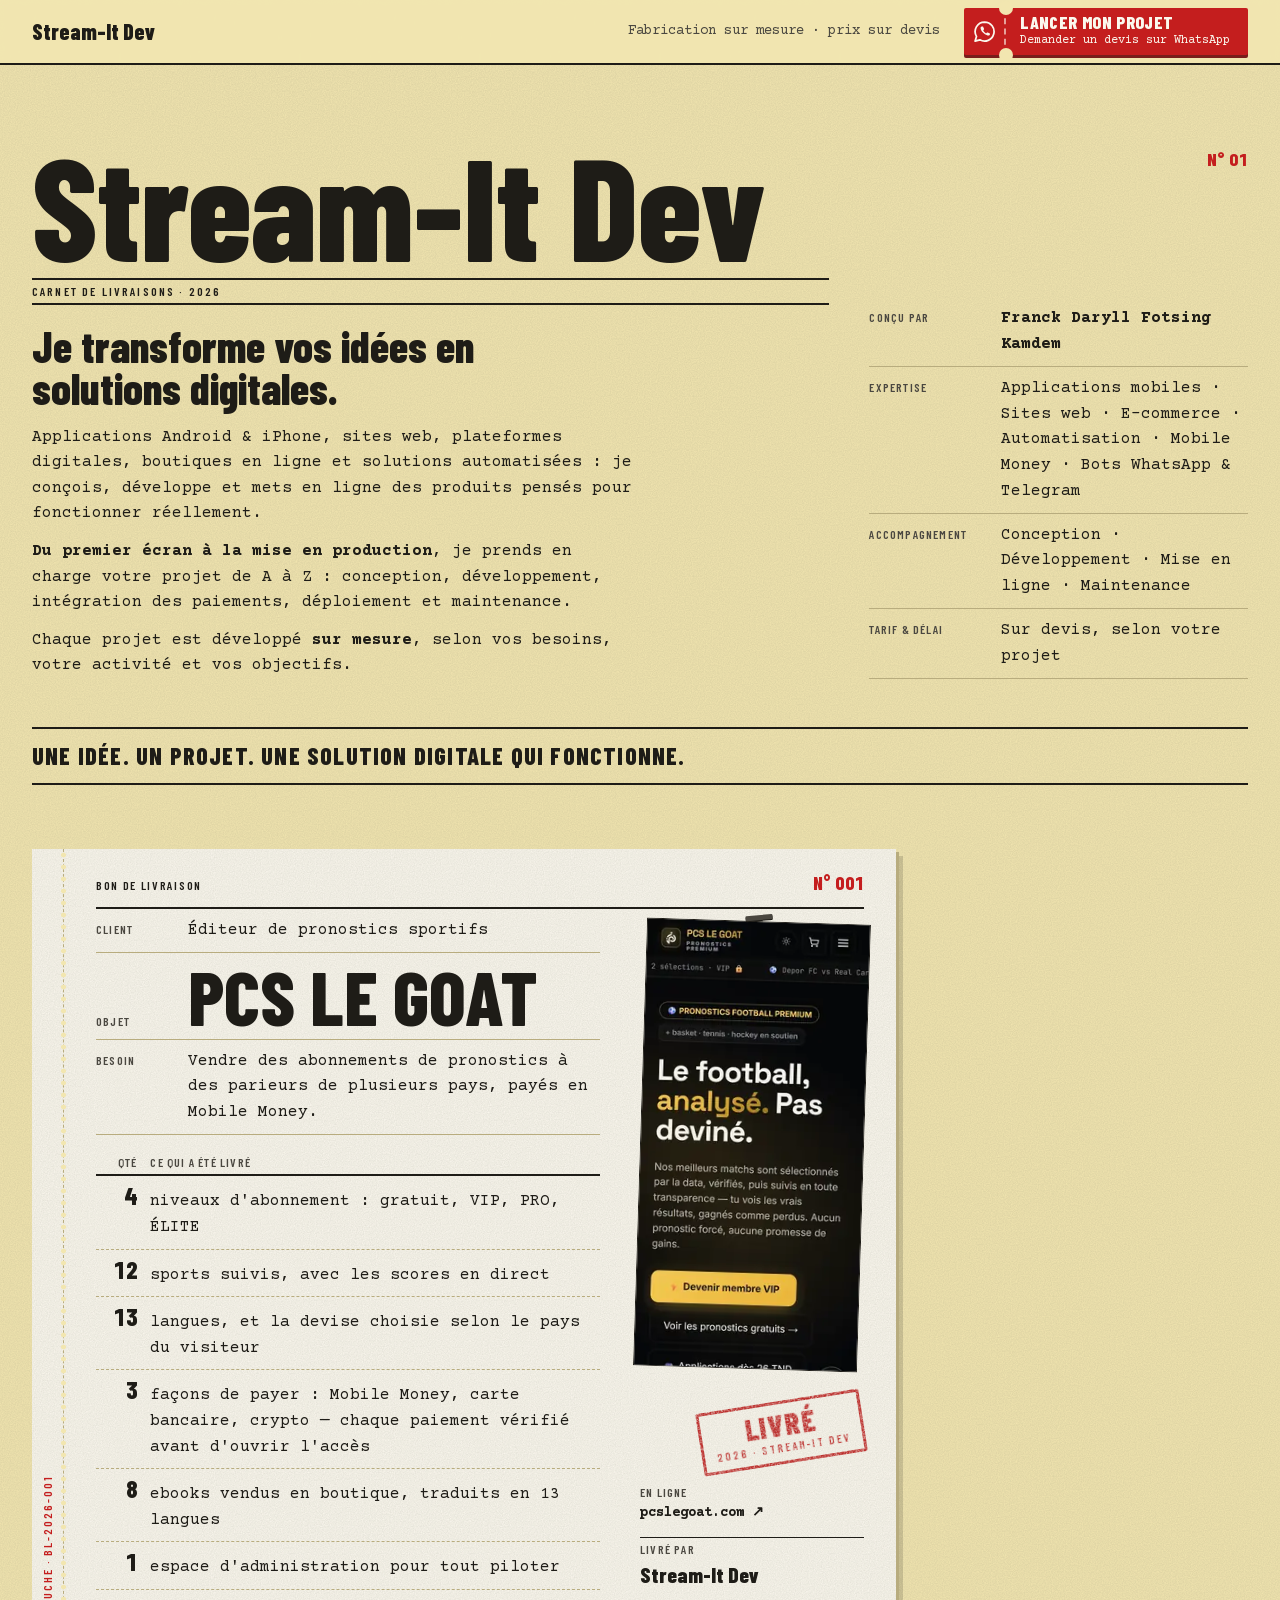
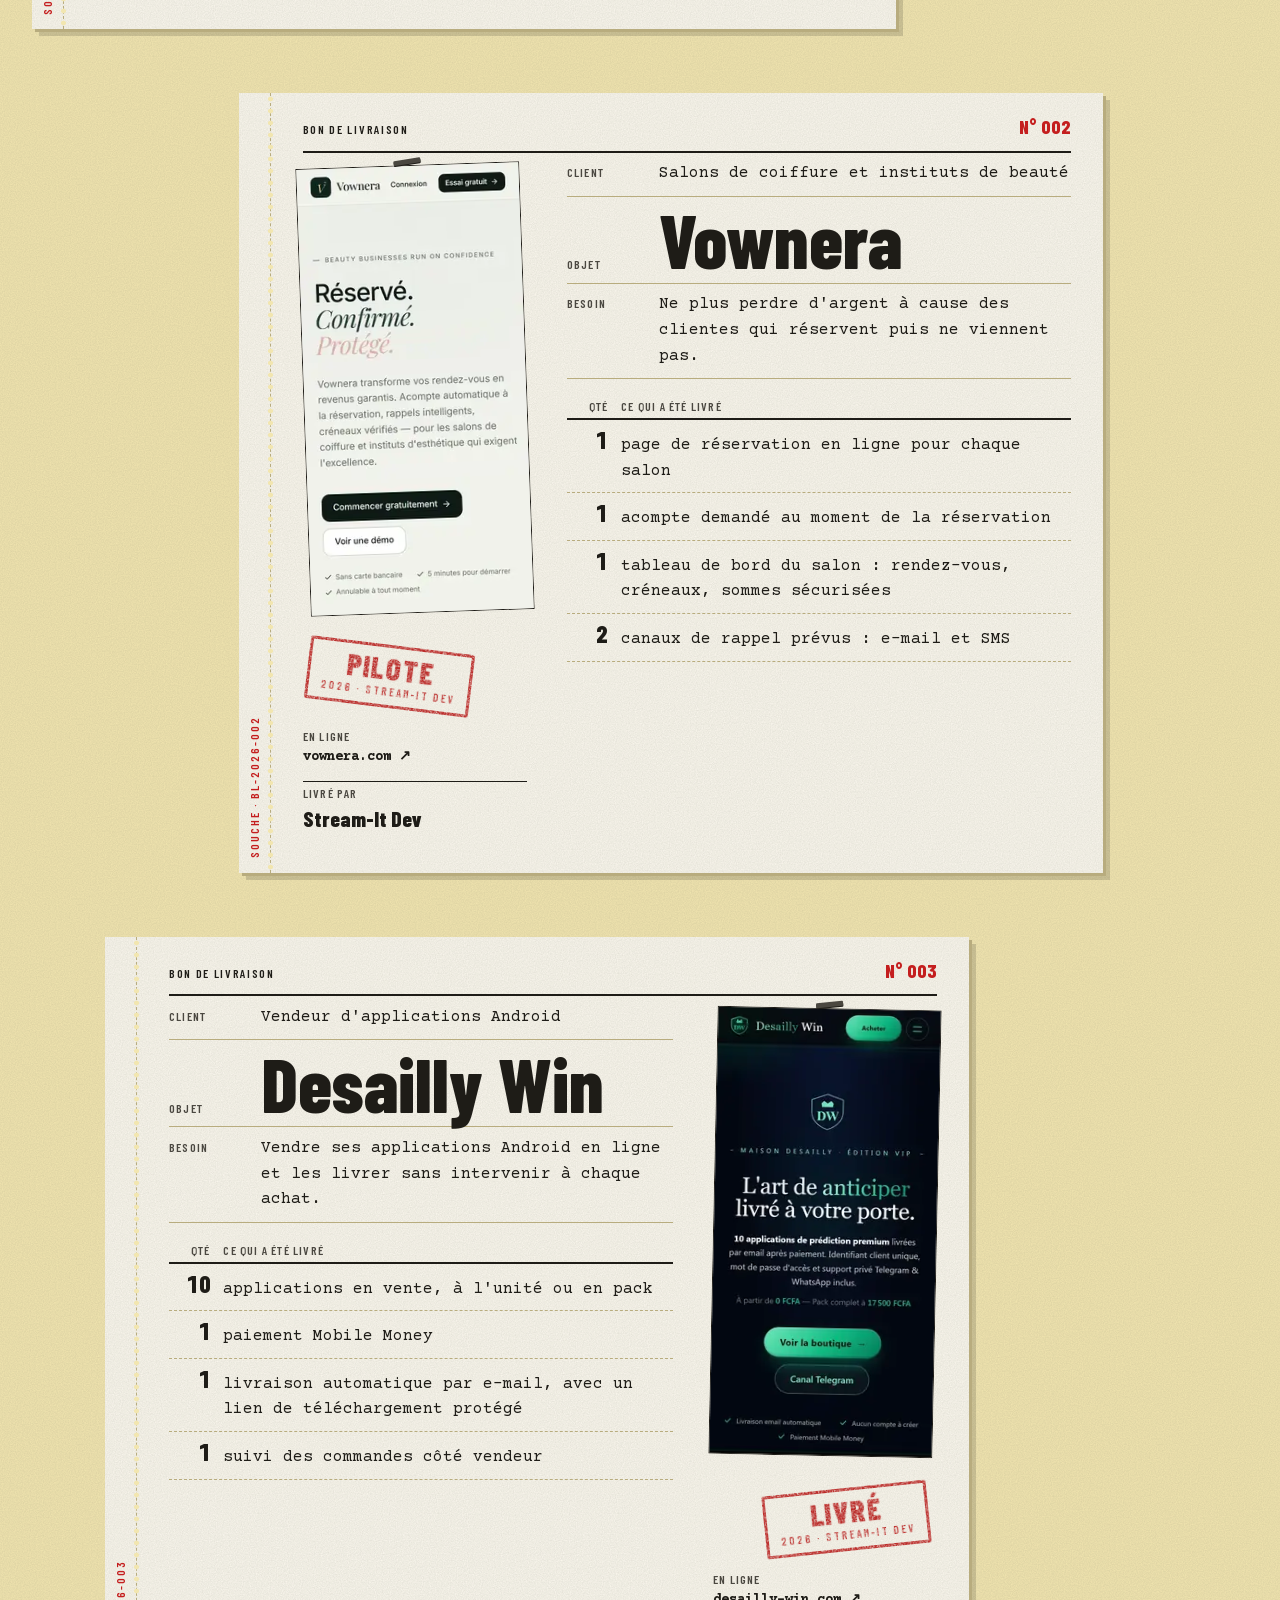
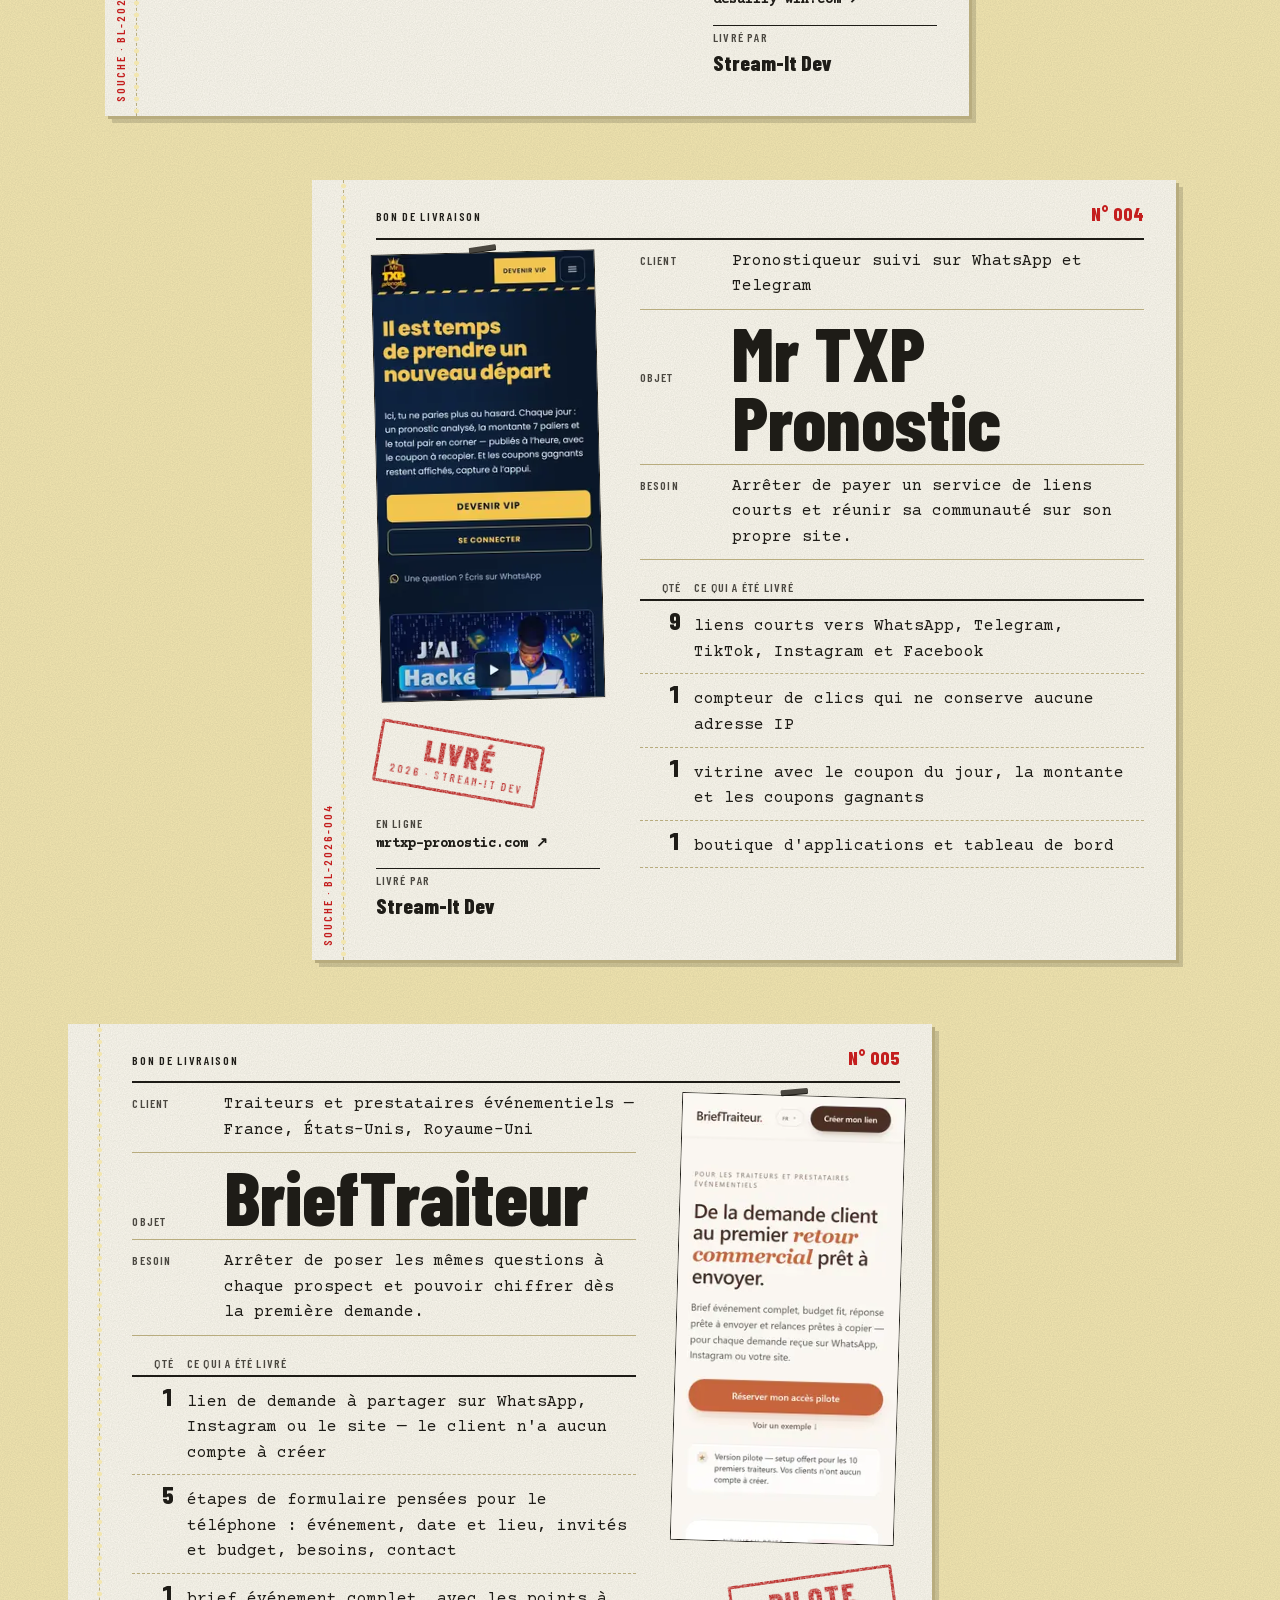
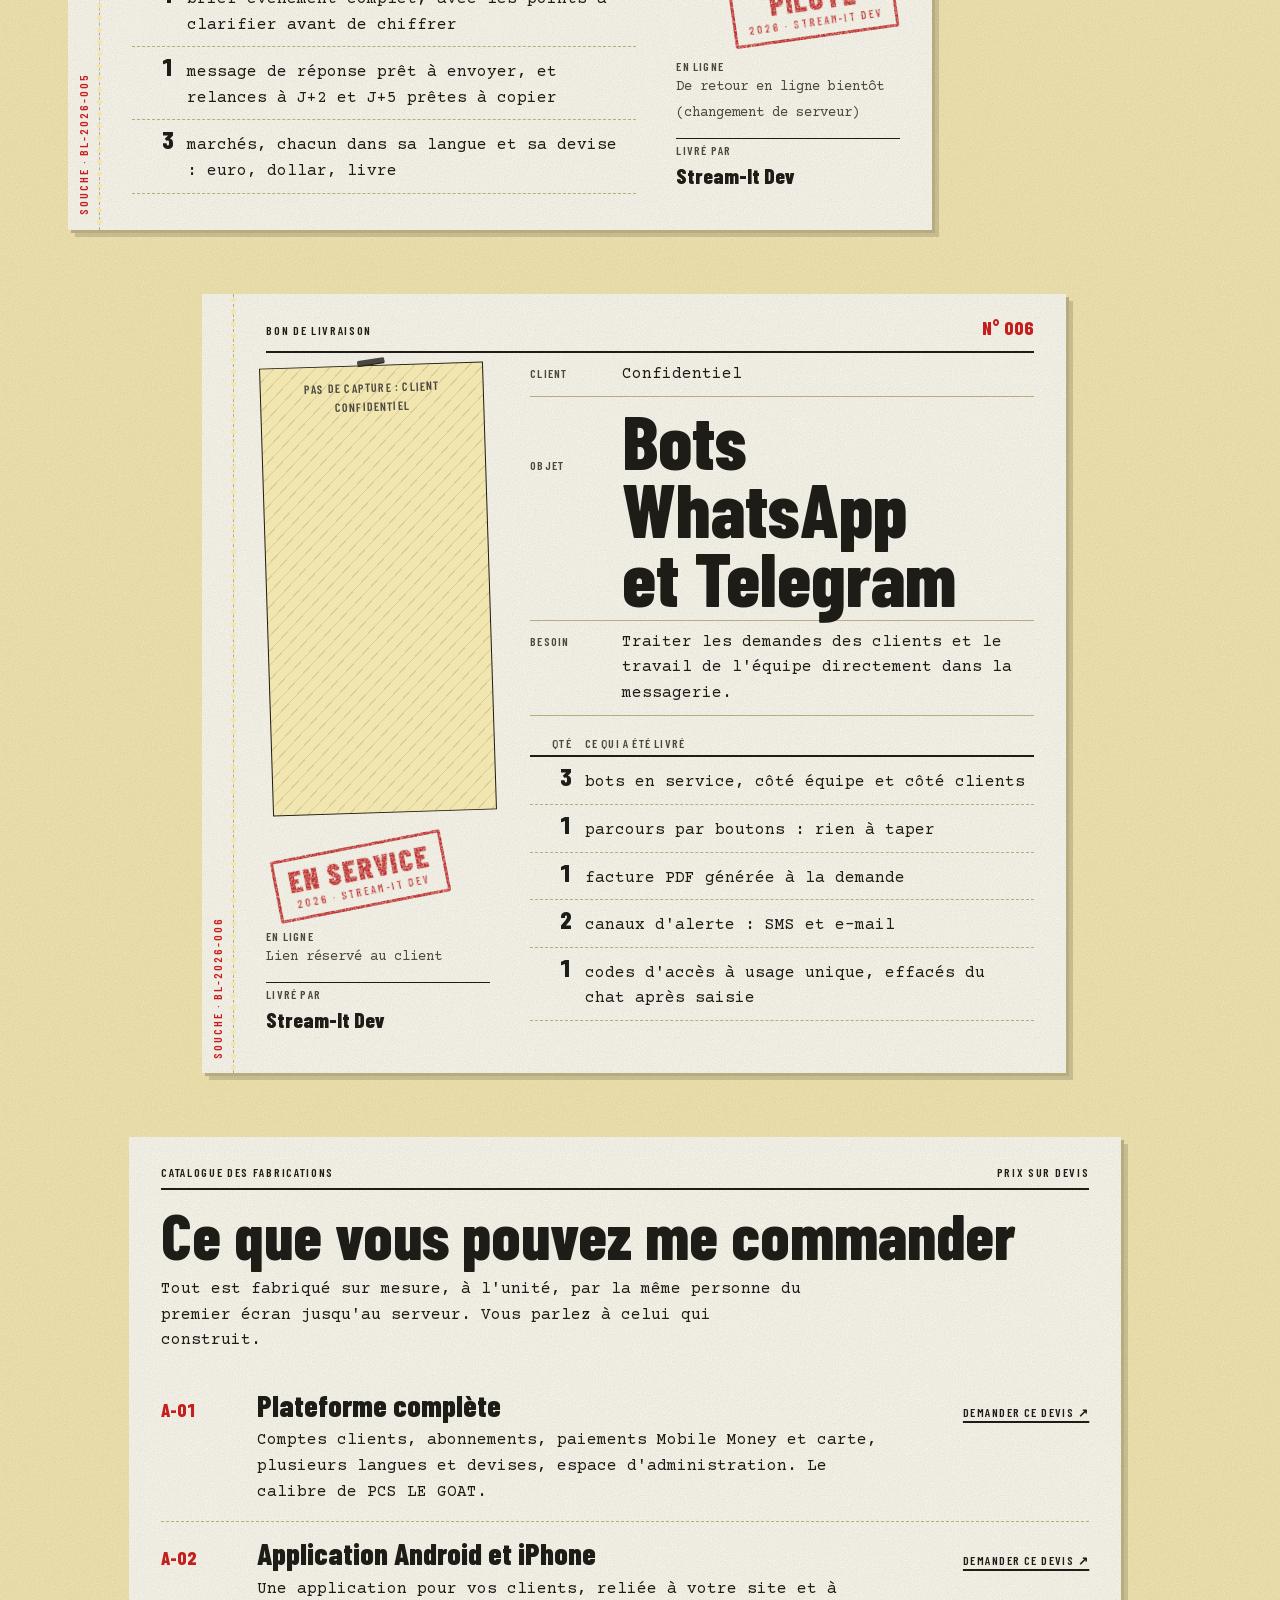
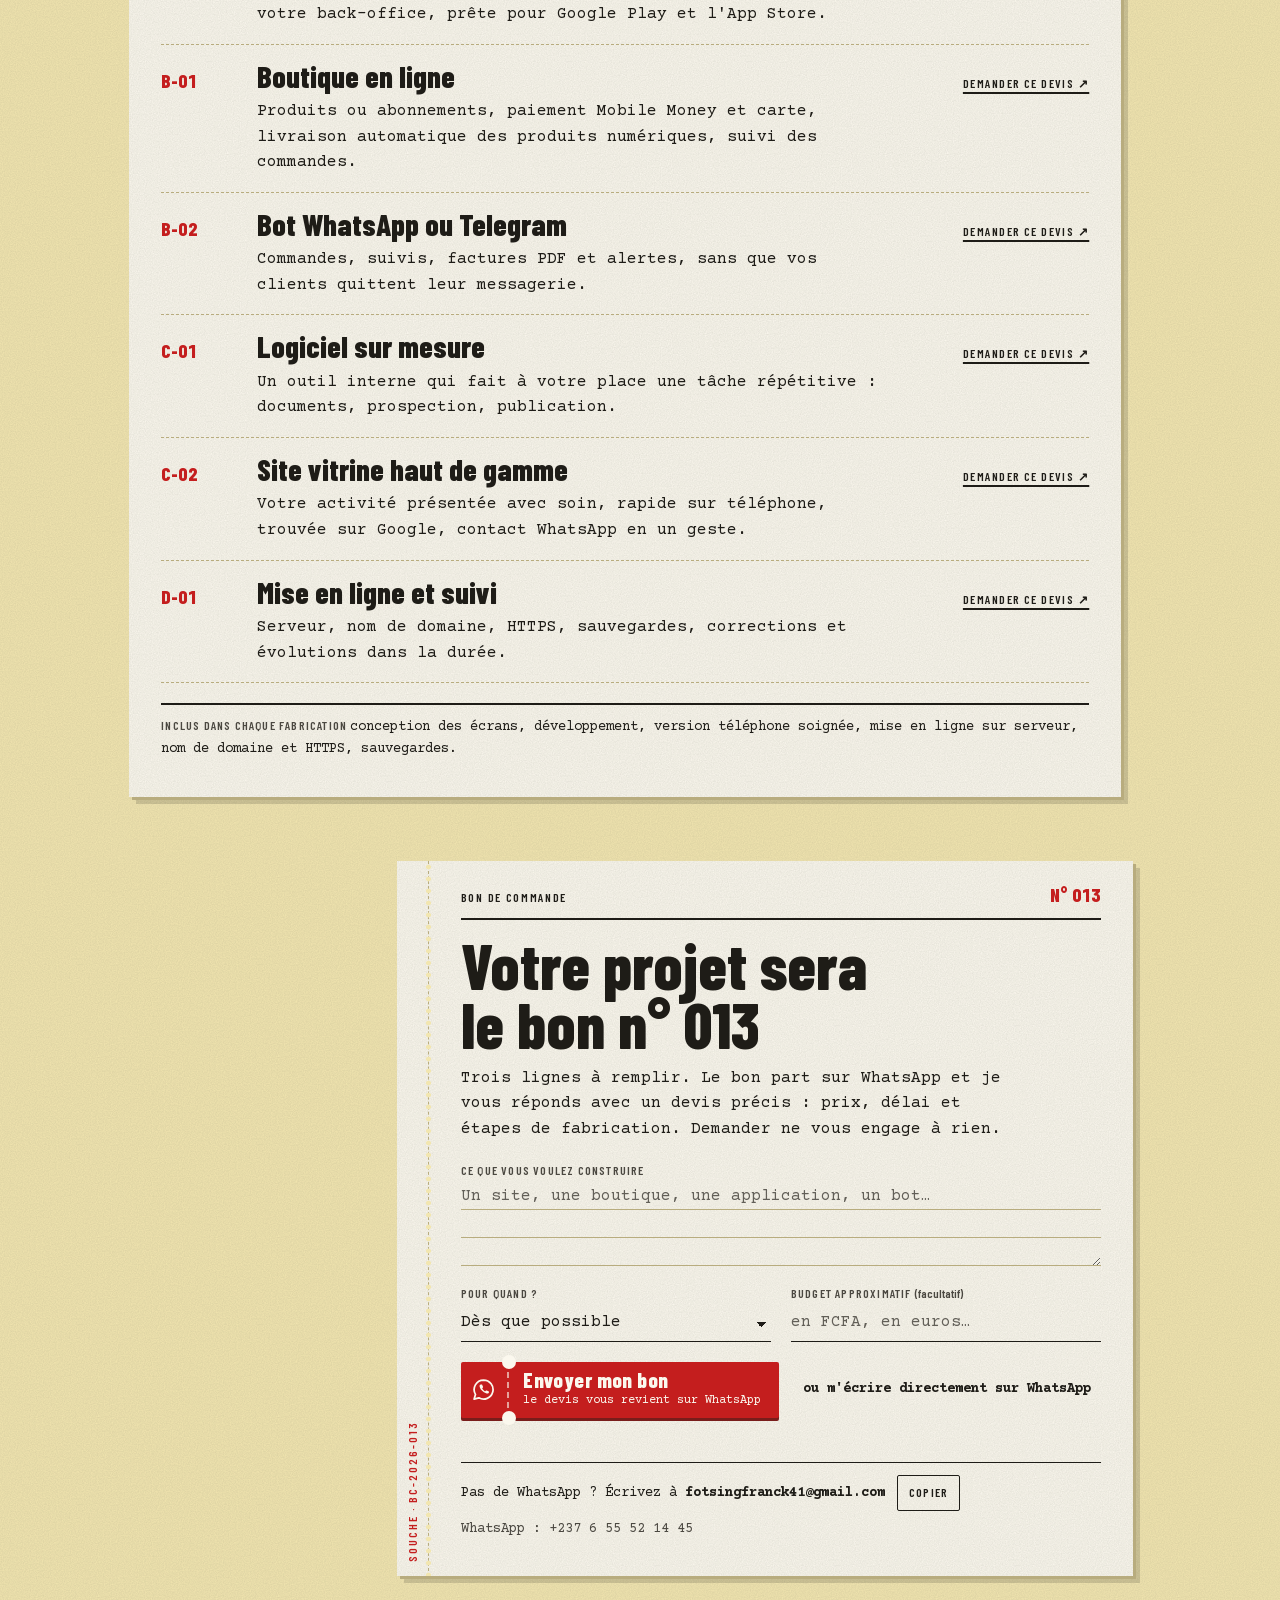
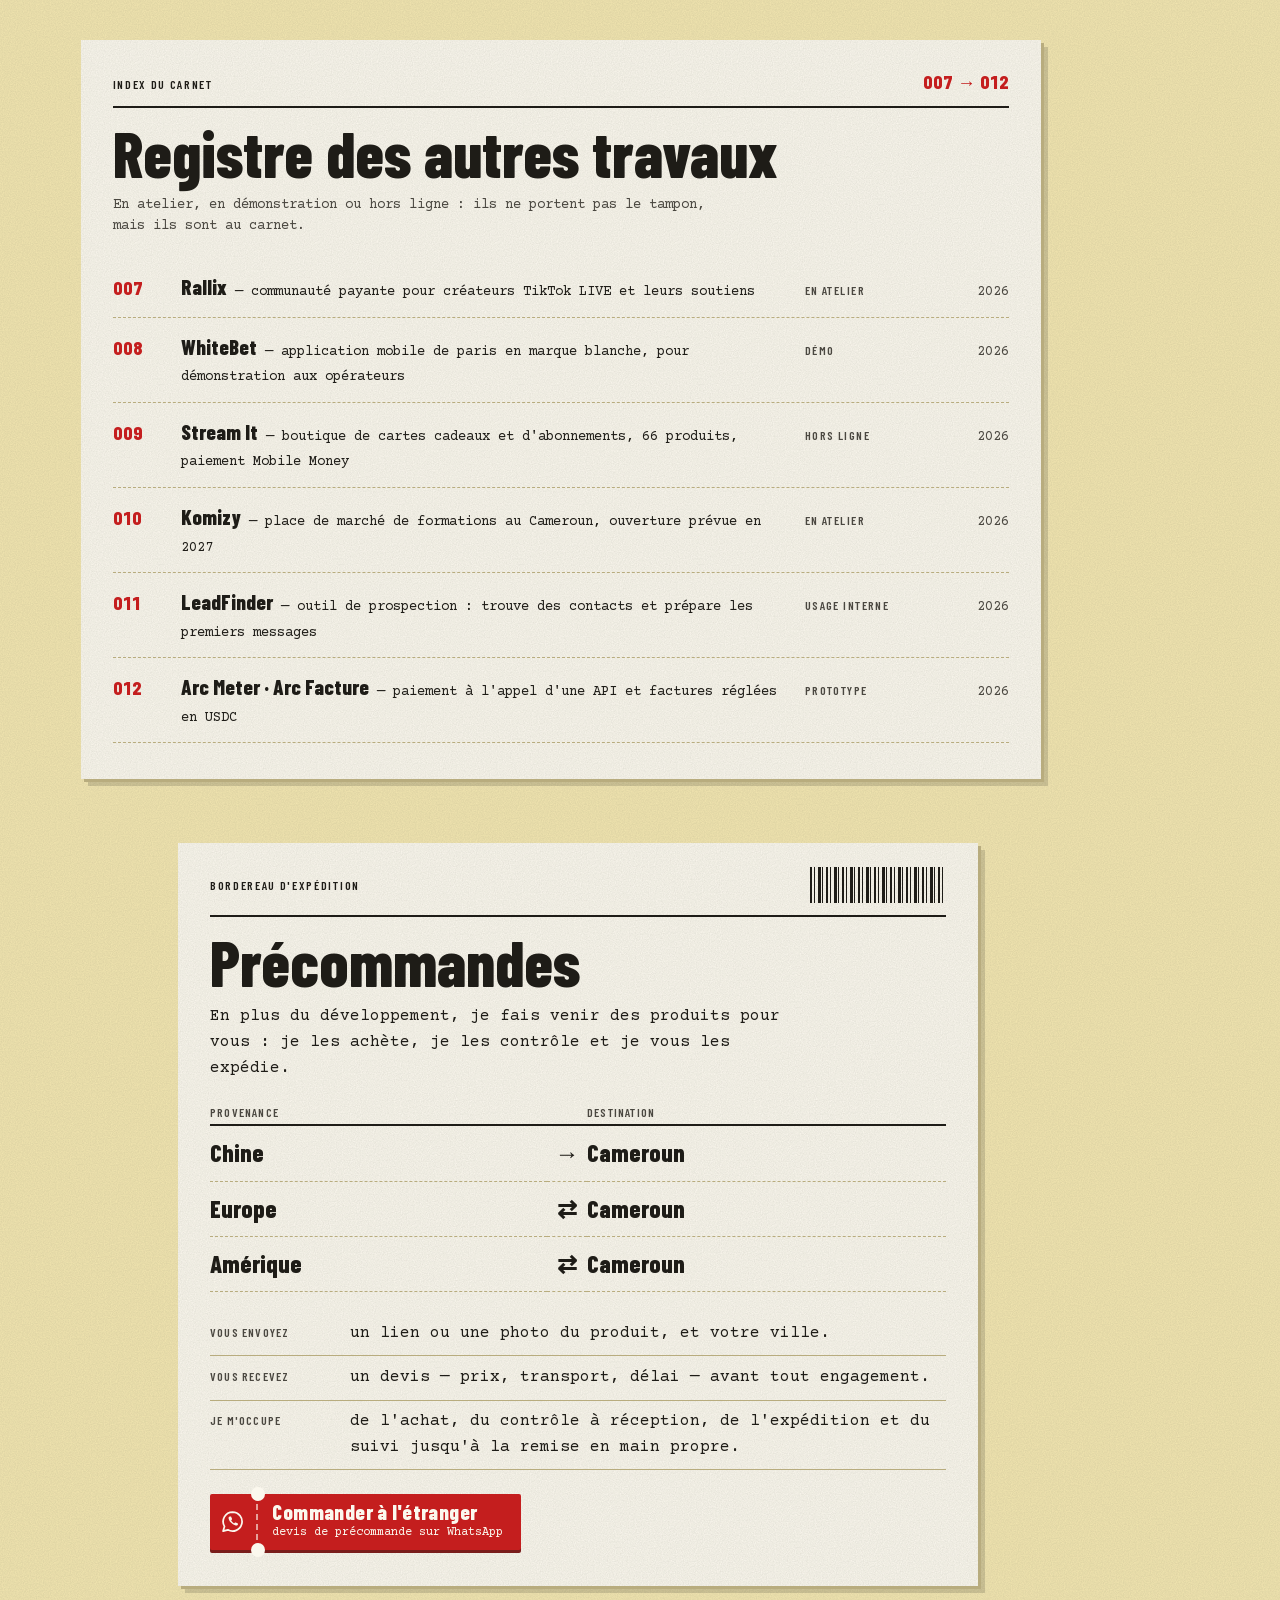
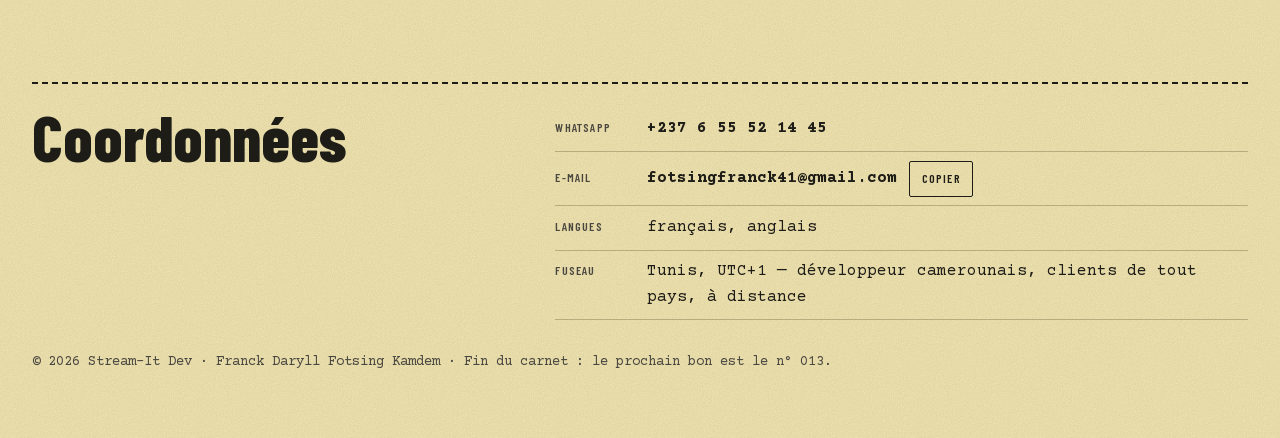
==== commit a95c30b7: "Couverture : nouveau texte de présentation et ticket de devis" ====
--- a/index.html
+++ b/index.html
@@ -1 +1 @@
-<!DOCTYPE html><html lang="fr" class="barlow_condensed_3bf6264e-module__rzLurq__variable courier_prime_338f1523-module__0I93rG__variable"><head><meta charSet="utf-8"/><meta name="viewport" content="width=device-width, initial-scale=1, viewport-fit=cover"/><link rel="preload" href="/_next/static/media/303804218d80822e-s.p.3lj349bs9hfu1.woff2" as="font" crossorigin="" type="font/woff2"/><link rel="preload" href="/_next/static/media/5f440d3eea613716-s.p.1xmps1tcyqv34.woff2" as="font" crossorigin="" type="font/woff2"/><link rel="preload" href="/_next/static/media/87d3ffffac5dafea-s.p.3a10o7es2neby.woff2" as="font" crossorigin="" type="font/woff2"/><link rel="preload" href="/_next/static/media/89232e6535d3b87e-s.p.2oeto2j5aaelm.woff2" as="font" crossorigin="" type="font/woff2"/><link rel="preload" as="image" imageSrcSet="/captures/pcs-m-240.webp 240w, /captures/pcs-m.webp 480w" imageSizes="(min-width: 48rem) 14rem, 6.75rem" fetchPriority="high"/><link rel="stylesheet" href="/_next/static/chunks/27lhb-sulb7j8.css" data-precedence="next"/><meta name="next-size-adjust" content=""/><meta name="theme-color" content="#f2e6b0"/><title>Stream-It Dev — Carnet de livraisons</title><meta name="description" content="Applications Android et iPhone, grandes plateformes, boutiques Mobile Money, bots WhatsApp et Telegram : fabriqués sur mesure, livrés et en service. Votre devis sur WhatsApp en moins d&#x27;une minute."/><link rel="canonical" href="https://joe237-glitch.github.io/"/><meta property="og:title" content="Stream-It Dev — Carnet de livraisons"/><meta property="og:description" content="Applications Android et iPhone, grandes plateformes, boutiques Mobile Money, bots WhatsApp et Telegram : fabriqués sur mesure, livrés et en service. Votre devis sur WhatsApp en moins d&#x27;une minute."/><meta property="og:url" content="https://joe237-glitch.github.io/"/><meta property="og:site_name" content="Stream-It Dev"/><meta property="og:locale" content="fr_FR"/><meta property="og:image" content="https://joe237-glitch.github.io/og.jpg"/><meta property="og:image:width" content="1200"/><meta property="og:image:height" content="630"/><meta property="og:image:alt" content="Le carnet de livraisons de Stream-It Dev"/><meta property="og:type" content="website"/><meta name="twitter:card" content="summary_large_image"/><meta name="twitter:title" content="Stream-It Dev — Carnet de livraisons"/><meta name="twitter:description" content="Applications Android et iPhone, grandes plateformes, boutiques Mobile Money, bots WhatsApp et Telegram : fabriqués sur mesure, livrés et en service. Votre devis sur WhatsApp en moins d&#x27;une minute."/><meta name="twitter:image" content="https://joe237-glitch.github.io/og.jpg"/><link rel="icon" href="/icon.svg?icon.0-s0zhast9f95.svg" sizes="any" type="image/svg+xml"/></head><body><div hidden=""><!--$--><!--/$--></div><a href="#commande" class="sr-only focus:not-sr-only focus:fixed focus:left-3 focus:top-3 focus:z-50 focus:bg-souche focus:px-3 focus:py-2 focus:font-bold">Aller au bon de commande</a><div class="sticky top-0 z-40 hidden border-b-2 border-graphite bg-duplicata/95 backdrop-blur-[2px] md:block"><div class="mx-auto flex max-w-[84rem] items-center justify-between gap-6 px-8 py-2"><a href="#haut" class="font-titre text-[1.4rem] font-extrabold no-underline">Stream-It Dev</a><div class="flex items-center gap-6"><span class="text-petit text-carbone">Fabrication sur mesure · prix sur devis</span><a href="#commande" class="ticket ticket-compact ticket-sur-jaune"><span class="ticket-talon"><svg viewBox="0 0 24 24" aria-hidden="true" focusable="false"><path d="M12 2.2a9.8 9.8 0 0 0-8.4 14.8L2.2 21.8l4.9-1.3A9.8 9.8 0 1 0 12 2.2Z" fill="none" stroke="currentColor" stroke-width="1.8" stroke-linejoin="round"></path><path d="M8.6 7.3c.3-.5.6-.5.9-.5h.6c.2 0 .4.1.5.4l.8 1.9c.1.3 0 .5-.1.7l-.6.7c-.1.2-.2.4 0 .6.6 1 1.4 1.9 2.5 2.5.2.1.4.1.6 0l.7-.6c.2-.2.4-.2.7-.1l1.9.8c.3.1.4.3.4.5v.6c0 .3 0 .6-.5.9-.6.4-1.5.5-2.4.2-1.6-.5-3-1.4-4.1-2.6-1.2-1.2-2-2.5-2.5-4.1-.3-.9-.2-1.8.5-2.5Z" fill="currentColor"></path></svg></span><span class="ticket-texte"><span class="ticket-titre">Lancer mon projet</span><span class="ticket-sous">devis sur WhatsApp</span></span></a></div></div></div><header id="haut" class="relative mx-auto max-w-[84rem] px-gouttiere pb-6 pt-5 md:px-8 md:pb-16 md:pt-20"><span aria-hidden="true" class="absolute right-gouttiere top-6 font-titre text-[1.1rem] font-extrabold tabular-nums text-tampon md:right-8 md:top-20">N° 01</span><div class="md:grid md:grid-cols-12 md:gap-10"><div class="md:col-span-8"><h1 class="pr-14 font-titre text-carnet font-extrabold md:pr-0"><span class="whitespace-nowrap">Stream-It</span> Dev</h1><p class="mt-3 border-y-2 border-graphite py-1 font-titre text-etiquette font-semibold uppercase tracking-[0.18em]">Carnet de livraisons · 2026</p><p class="mt-4 max-w-[38rem]">Applications Android et iPhone, grandes plateformes, boutiques Mobile Money, bots WhatsApp et Telegram : je conçois, je fabrique, je mets en ligne et je maintiens.</p><p class="mt-3 hidden max-w-[38rem] md:block">Une seule personne du premier écran jusqu&#x27;au serveur. Chaque bon de ce carnet est un projet livré.</p></div><dl class="m-0 mt-4 md:col-span-4 md:mt-2 md:self-end"><div class="champ champ-ligne"><dt class="etiquette">Fabriqué par</dt><dd class="m-0">Franck Daryll Fotsing Kamdem</dd></div><div class="champ champ-ligne"><dt class="etiquette">En service</dt><dd class="m-0 font-bold">4 sites et 3 bots</dd></div><div class="champ champ-ligne"><dt class="etiquette">Prix, délai</dt><dd class="m-0">fixés dans votre devis</dd></div></dl></div></header><main class="mx-auto flex max-w-[84rem] flex-col gap-12 px-gouttiere pb-32 md:gap-16 md:px-8 md:pb-20"><section aria-labelledby="titre-liasse" id="liasse" class="flex flex-col gap-12 md:gap-16"><h2 id="titre-liasse" class="sr-only">Projets livrés</h2><article aria-labelledby="objet-001" data-bon="" class="bon papier liasse max-w-[54rem] mr-3 md:ml-0"><div class="souche" aria-hidden="true"><span class="souche-numero">SOUCHE · BL-2026-<!-- -->001</span></div><div class="min-w-0 px-3 pb-6 pt-3 text-[0.9375rem] md:px-8 md:pb-9 md:pt-5 md:text-corps"><div class="flex items-baseline justify-between gap-4 border-b-2 border-graphite pb-2"><span class="font-titre text-etiquette font-semibold uppercase tracking-[0.14em]">Bon de livraison</span><span class="font-titre text-[1.15rem] font-extrabold tabular-nums text-tampon">N° <!-- -->001</span></div><div class="md:grid md:gap-10 md:grid-cols-[minmax(0,1fr)_14rem]"><div class="min-w-0 "><dl class="m-0"><div class="champ"><dt class="etiquette">Client</dt><dd class="m-0">Éditeur de pronostics sportifs</dd></div><div class="champ champ-ligne"><dt class="etiquette">Objet</dt><dd class="m-0"><h2 id="objet-001" class="font-titre text-objet font-extrabold">PCS LE GOAT</h2></dd></div><div class="champ"><dt class="etiquette">Besoin</dt><dd class="m-0">Vendre des abonnements de pronostics à des parieurs de plusieurs pays, payés en Mobile Money.</dd></div></dl><div class="mt-5 flex items-baseline gap-[0.7rem] border-b-2 border-graphite pb-1 md:gap-[0.8rem]"><span class="etiquette w-[2.1rem] text-right md:w-[2.6rem]">Qté</span><span class="etiquette">Ce qui a été livré</span></div><ul class="m-0 list-none p-0"><li class="ligne"><span class="qte">4</span><span>niveaux d&#x27;abonnement : gratuit, VIP, PRO, ÉLITE</span></li><li class="ligne"><span class="qte">12</span><span>sports suivis, avec les scores en direct</span></li><li class="ligne"><span class="qte">13</span><span>langues, et la devise choisie selon le pays du visiteur</span></li><li class="ligne"><span class="qte">3</span><span>façons de payer : Mobile Money, carte bancaire, crypto — chaque paiement vérifié avant d&#x27;ouvrir l&#x27;accès</span></li><li class="ligne"><span class="qte">8</span><span>ebooks vendus en boutique, traduits en 13 langues</span></li><li class="ligne"><span class="qte">1</span><span>espace d&#x27;administration pour tout piloter</span></li></ul></div><div class="relative mt-6 grid gap-4 md:mt-3 md:block grid-cols-[6.75rem_minmax(0,1fr)]"><figure class="agrafe " style="--incline:1.8deg" data-nom="PCS LE GOAT"><img src="/captures/pcs-m.webp" srcSet="/captures/pcs-m-240.webp 240w, /captures/pcs-m.webp 480w" sizes="(min-width: 48rem) 14rem, 6.75rem" alt="Accueil de PCS LE GOAT sur téléphone : « Le football, analysé. Pas deviné. » et le bouton Devenir membre VIP" width="480" height="960" loading="eager" decoding="async" fetchPriority="high"/></figure><div class="relative flex min-w-0 flex-col justify-end gap-3 md:mt-2 md:pt-[6.75rem]"><p class="m-0"><span class="etiquette block">En ligne</span><a href="https://pcslegoat.com/" rel="noopener" class="text-petit font-bold [overflow-wrap:anywhere]">pcslegoat.com<!-- --> ↗</a></p><p class="m-0 border-t border-graphite pt-1"><span class="etiquette block">Livré par</span><span class="font-titre text-[1.35rem] font-extrabold">Stream-It Dev</span></p><p class="tampon top-1 right-0 md:top-6" style="--penche:-9deg" data-tampon=""><span class="tampon-mot">Livré</span><span class="tampon-date">2026<!-- --> · Stream-It Dev</span></p></div></div></div></div></article><article aria-labelledby="objet-002" data-bon="" class="bon papier liasse max-w-[54rem] ml-3 md:ml-[17%]"><div class="souche" aria-hidden="true"><span class="souche-numero">SOUCHE · BL-2026-<!-- -->002</span></div><div class="min-w-0 px-3 pb-6 pt-3 text-[0.9375rem] md:px-8 md:pb-9 md:pt-5 md:text-corps"><div class="flex items-baseline justify-between gap-4 border-b-2 border-graphite pb-2"><span class="font-titre text-etiquette font-semibold uppercase tracking-[0.14em]">Bon de livraison</span><span class="font-titre text-[1.15rem] font-extrabold tabular-nums text-tampon">N° <!-- -->002</span></div><div class="md:grid md:gap-10 md:grid-cols-[14rem_minmax(0,1fr)]"><div class="min-w-0 md:order-2"><dl class="m-0"><div class="champ"><dt class="etiquette">Client</dt><dd class="m-0">Salons de coiffure et instituts de beauté</dd></div><div class="champ champ-ligne"><dt class="etiquette">Objet</dt><dd class="m-0"><h2 id="objet-002" class="font-titre text-objet font-extrabold">Vownera</h2></dd></div><div class="champ"><dt class="etiquette">Besoin</dt><dd class="m-0">Ne plus perdre d&#x27;argent à cause des clientes qui réservent puis ne viennent pas.</dd></div></dl><div class="mt-5 flex items-baseline gap-[0.7rem] border-b-2 border-graphite pb-1 md:gap-[0.8rem]"><span class="etiquette w-[2.1rem] text-right md:w-[2.6rem]">Qté</span><span class="etiquette">Ce qui a été livré</span></div><ul class="m-0 list-none p-0"><li class="ligne"><span class="qte">1</span><span>page de réservation en ligne pour chaque salon</span></li><li class="ligne"><span class="qte">1</span><span>acompte demandé au moment de la réservation</span></li><li class="ligne"><span class="qte">1</span><span>tableau de bord du salon : rendez-vous, créneaux, sommes sécurisées</span></li><li class="ligne"><span class="qte">2</span><span>canaux de rappel prévus : e-mail et SMS</span></li></ul></div><div class="relative mt-6 grid gap-4 md:mt-3 md:block grid-cols-[minmax(0,1fr)_6.75rem] md:order-1"><figure class="agrafe order-2 md:order-none" style="--incline:-2deg" data-nom="Vownera"><img src="/captures/vownera-m.webp" srcSet="/captures/vownera-m-240.webp 240w, /captures/vownera-m.webp 480w" sizes="(min-width: 48rem) 14rem, 6.75rem" alt="Accueil de Vownera sur téléphone : « Réservé. Confirmé. Protégé. » et le bouton Commencer gratuitement" width="480" height="960" loading="lazy" decoding="async" fetchPriority="auto"/></figure><div class="relative flex min-w-0 flex-col justify-end gap-3 md:mt-2 md:pt-[6.75rem]"><p class="m-0"><span class="etiquette block">En ligne</span><a href="https://vownera.com/" rel="noopener" class="text-petit font-bold [overflow-wrap:anywhere]">vownera.com<!-- --> ↗</a></p><p class="m-0 border-t border-graphite pt-1"><span class="etiquette block">Livré par</span><span class="font-titre text-[1.35rem] font-extrabold">Stream-It Dev</span></p><p class="tampon top-1 left-1 md:top-6" style="--penche:7deg" data-tampon=""><span class="tampon-mot">Pilote</span><span class="tampon-date">2026<!-- --> · Stream-It Dev</span></p></div></div></div></div></article><article aria-labelledby="objet-003" data-bon="" class="bon papier liasse max-w-[54rem] mr-3 md:ml-[6%]"><div class="souche" aria-hidden="true"><span class="souche-numero">SOUCHE · BL-2026-<!-- -->003</span></div><div class="min-w-0 px-3 pb-6 pt-3 text-[0.9375rem] md:px-8 md:pb-9 md:pt-5 md:text-corps"><div class="flex items-baseline justify-between gap-4 border-b-2 border-graphite pb-2"><span class="font-titre text-etiquette font-semibold uppercase tracking-[0.14em]">Bon de livraison</span><span class="font-titre text-[1.15rem] font-extrabold tabular-nums text-tampon">N° <!-- -->003</span></div><div class="md:grid md:gap-10 md:grid-cols-[minmax(0,1fr)_14rem]"><div class="min-w-0 "><dl class="m-0"><div class="champ"><dt class="etiquette">Client</dt><dd class="m-0">Vendeur d&#x27;applications Android</dd></div><div class="champ champ-ligne"><dt class="etiquette">Objet</dt><dd class="m-0"><h2 id="objet-003" class="font-titre text-objet font-extrabold">Desailly Win</h2></dd></div><div class="champ"><dt class="etiquette">Besoin</dt><dd class="m-0">Vendre ses applications Android en ligne et les livrer sans intervenir à chaque achat.</dd></div></dl><div class="mt-5 flex items-baseline gap-[0.7rem] border-b-2 border-graphite pb-1 md:gap-[0.8rem]"><span class="etiquette w-[2.1rem] text-right md:w-[2.6rem]">Qté</span><span class="etiquette">Ce qui a été livré</span></div><ul class="m-0 list-none p-0"><li class="ligne"><span class="qte">10</span><span>applications en vente, à l&#x27;unité ou en pack</span></li><li class="ligne"><span class="qte">1</span><span>paiement Mobile Money</span></li><li class="ligne"><span class="qte">1</span><span>livraison automatique par e-mail, avec un lien de téléchargement protégé</span></li><li class="ligne"><span class="qte">1</span><span>suivi des commandes côté vendeur</span></li></ul></div><div class="relative mt-6 grid gap-4 md:mt-3 md:block grid-cols-[6.75rem_minmax(0,1fr)]"><figure class="agrafe " style="--incline:1.2deg" data-nom="Desailly Win"><img src="/captures/desailly-m.webp" srcSet="/captures/desailly-m-240.webp 240w, /captures/desailly-m.webp 480w" sizes="(min-width: 48rem) 14rem, 6.75rem" alt="Accueil de Desailly Win sur téléphone : 10 applications premium livrées par e-mail après paiement" width="480" height="960" loading="lazy" decoding="async" fetchPriority="auto"/></figure><div class="relative flex min-w-0 flex-col justify-end gap-3 md:mt-2 md:pt-[6.75rem]"><p class="m-0"><span class="etiquette block">En ligne</span><a href="https://desailly-win.com/" rel="noopener" class="text-petit font-bold [overflow-wrap:anywhere]">desailly-win.com<!-- --> ↗</a></p><p class="m-0 border-t border-graphite pt-1"><span class="etiquette block">Livré par</span><span class="font-titre text-[1.35rem] font-extrabold">Stream-It Dev</span></p><p class="tampon top-1 right-2 md:top-6" style="--penche:-6deg" data-tampon=""><span class="tampon-mot">Livré</span><span class="tampon-date">2026<!-- --> · Stream-It Dev</span></p></div></div></div></div></article><article aria-labelledby="objet-004" data-bon="" class="bon papier liasse max-w-[54rem] ml-3 md:ml-[23%]"><div class="souche" aria-hidden="true"><span class="souche-numero">SOUCHE · BL-2026-<!-- -->004</span></div><div class="min-w-0 px-3 pb-6 pt-3 text-[0.9375rem] md:px-8 md:pb-9 md:pt-5 md:text-corps"><div class="flex items-baseline justify-between gap-4 border-b-2 border-graphite pb-2"><span class="font-titre text-etiquette font-semibold uppercase tracking-[0.14em]">Bon de livraison</span><span class="font-titre text-[1.15rem] font-extrabold tabular-nums text-tampon">N° <!-- -->004</span></div><div class="md:grid md:gap-10 md:grid-cols-[14rem_minmax(0,1fr)]"><div class="min-w-0 md:order-2"><dl class="m-0"><div class="champ"><dt class="etiquette">Client</dt><dd class="m-0">Pronostiqueur suivi sur WhatsApp et Telegram</dd></div><div class="champ champ-ligne"><dt class="etiquette">Objet</dt><dd class="m-0"><h2 id="objet-004" class="font-titre text-objet font-extrabold">Mr TXP Pronostic</h2></dd></div><div class="champ"><dt class="etiquette">Besoin</dt><dd class="m-0">Arrêter de payer un service de liens courts et réunir sa communauté sur son propre site.</dd></div></dl><div class="mt-5 flex items-baseline gap-[0.7rem] border-b-2 border-graphite pb-1 md:gap-[0.8rem]"><span class="etiquette w-[2.1rem] text-right md:w-[2.6rem]">Qté</span><span class="etiquette">Ce qui a été livré</span></div><ul class="m-0 list-none p-0"><li class="ligne"><span class="qte">9</span><span>liens courts vers WhatsApp, Telegram, TikTok, Instagram et Facebook</span></li><li class="ligne"><span class="qte">1</span><span>compteur de clics qui ne conserve aucune adresse IP</span></li><li class="ligne"><span class="qte">1</span><span>vitrine avec le coupon du jour, la montante et les coupons gagnants</span></li><li class="ligne"><span class="qte">1</span><span>boutique d&#x27;applications et tableau de bord</span></li></ul></div><div class="relative mt-6 grid gap-4 md:mt-3 md:block grid-cols-[minmax(0,1fr)_6.75rem] md:order-1"><figure class="agrafe order-2 md:order-none" style="--incline:-1.4deg" data-nom="Mr TXP Pronostic"><img src="/captures/mrtxp-m.webp" srcSet="/captures/mrtxp-m-240.webp 240w, /captures/mrtxp-m.webp 480w" sizes="(min-width: 48rem) 14rem, 6.75rem" alt="Accueil de Mr TXP Pronostic sur téléphone : « Il est temps de prendre un nouveau départ » et le bouton Devenir VIP" width="480" height="960" loading="lazy" decoding="async" fetchPriority="auto"/></figure><div class="relative flex min-w-0 flex-col justify-end gap-3 md:mt-2 md:pt-[6.75rem]"><p class="m-0"><span class="etiquette block">En ligne</span><a href="https://mrtxp-pronostic.com/" rel="noopener" class="text-petit font-bold [overflow-wrap:anywhere]">mrtxp-pronostic.com<!-- --> ↗</a></p><p class="m-0 border-t border-graphite pt-1"><span class="etiquette block">Livré par</span><span class="font-titre text-[1.35rem] font-extrabold">Stream-It Dev</span></p><p class="tampon top-1 left-0 md:top-6" style="--penche:10deg" data-tampon=""><span class="tampon-mot">Livré</span><span class="tampon-date">2026<!-- --> · Stream-It Dev</span></p></div></div></div></div></article><article aria-labelledby="objet-005" data-bon="" class="bon papier liasse max-w-[54rem] mr-3 md:ml-[3%]"><div class="souche" aria-hidden="true"><span class="souche-numero">SOUCHE · BL-2026-<!-- -->005</span></div><div class="min-w-0 px-3 pb-6 pt-3 text-[0.9375rem] md:px-8 md:pb-9 md:pt-5 md:text-corps"><div class="flex items-baseline justify-between gap-4 border-b-2 border-graphite pb-2"><span class="font-titre text-etiquette font-semibold uppercase tracking-[0.14em]">Bon de livraison</span><span class="font-titre text-[1.15rem] font-extrabold tabular-nums text-tampon">N° <!-- -->005</span></div><div class="md:grid md:gap-10 md:grid-cols-[minmax(0,1fr)_14rem]"><div class="min-w-0 "><dl class="m-0"><div class="champ"><dt class="etiquette">Client</dt><dd class="m-0">Traiteurs et prestataires événementiels — France, États-Unis, Royaume-Uni</dd></div><div class="champ champ-ligne"><dt class="etiquette">Objet</dt><dd class="m-0"><h2 id="objet-005" class="font-titre text-objet font-extrabold">BriefTraiteur</h2></dd></div><div class="champ"><dt class="etiquette">Besoin</dt><dd class="m-0">Arrêter de poser les mêmes questions à chaque prospect et pouvoir chiffrer dès la première demande.</dd></div></dl><div class="mt-5 flex items-baseline gap-[0.7rem] border-b-2 border-graphite pb-1 md:gap-[0.8rem]"><span class="etiquette w-[2.1rem] text-right md:w-[2.6rem]">Qté</span><span class="etiquette">Ce qui a été livré</span></div><ul class="m-0 list-none p-0"><li class="ligne"><span class="qte">1</span><span>lien de demande à partager sur WhatsApp, Instagram ou le site — le client n&#x27;a aucun compte à créer</span></li><li class="ligne"><span class="qte">5</span><span>étapes de formulaire pensées pour le téléphone : événement, date et lieu, invités et budget, besoins, contact</span></li><li class="ligne"><span class="qte">1</span><span>brief événement complet, avec les points à clarifier avant de chiffrer</span></li><li class="ligne"><span class="qte">1</span><span>message de réponse prêt à envoyer, et relances à J+2 et J+5 prêtes à copier</span></li><li class="ligne"><span class="qte">3</span><span>marchés, chacun dans sa langue et sa devise : euro, dollar, livre</span></li></ul></div><div class="relative mt-6 grid gap-4 md:mt-3 md:block grid-cols-[6.75rem_minmax(0,1fr)]"><figure class="agrafe " style="--incline:1.6deg" data-nom="BriefTraiteur"><img src="/captures/brieftraiteur-m.webp" srcSet="/captures/brieftraiteur-m-240.webp 240w, /captures/brieftraiteur-m.webp 480w" sizes="(min-width: 48rem) 14rem, 6.75rem" alt="Accueil de BriefTraiteur sur téléphone : « De la demande client au premier retour commercial prêt à envoyer »" width="480" height="960" loading="lazy" decoding="async" fetchPriority="auto"/></figure><div class="relative flex min-w-0 flex-col justify-end gap-3 md:mt-2 md:pt-[6.75rem]"><p class="m-0"><span class="etiquette block">En ligne</span><span class="text-petit text-carbone">De retour en ligne bientôt (changement de serveur)</span></p><p class="m-0 border-t border-graphite pt-1"><span class="etiquette block">Livré par</span><span class="font-titre text-[1.35rem] font-extrabold">Stream-It Dev</span></p><p class="tampon top-1 right-1 md:top-6" style="--penche:-8deg" data-tampon=""><span class="tampon-mot">Pilote</span><span class="tampon-date">2026<!-- --> · Stream-It Dev</span></p></div></div></div></div></article><article aria-labelledby="objet-006" data-bon="" class="bon papier liasse max-w-[54rem] ml-3 md:ml-[14%]"><div class="souche" aria-hidden="true"><span class="souche-numero">SOUCHE · BL-2026-<!-- -->006</span></div><div class="min-w-0 px-3 pb-6 pt-3 text-[0.9375rem] md:px-8 md:pb-9 md:pt-5 md:text-corps"><div class="flex items-baseline justify-between gap-4 border-b-2 border-graphite pb-2"><span class="font-titre text-etiquette font-semibold uppercase tracking-[0.14em]">Bon de livraison</span><span class="font-titre text-[1.15rem] font-extrabold tabular-nums text-tampon">N° <!-- -->006</span></div><div class="md:grid md:gap-10 md:grid-cols-[14rem_minmax(0,1fr)]"><div class="min-w-0 md:order-2"><dl class="m-0"><div class="champ"><dt class="etiquette">Client</dt><dd class="m-0">Confidentiel</dd></div><div class="champ champ-ligne"><dt class="etiquette">Objet</dt><dd class="m-0"><h2 id="objet-006" class="font-titre text-objet font-extrabold">Bots WhatsApp et Telegram</h2></dd></div><div class="champ"><dt class="etiquette">Besoin</dt><dd class="m-0">Traiter les demandes des clients et le travail de l&#x27;équipe directement dans la messagerie.</dd></div></dl><div class="mt-5 flex items-baseline gap-[0.7rem] border-b-2 border-graphite pb-1 md:gap-[0.8rem]"><span class="etiquette w-[2.1rem] text-right md:w-[2.6rem]">Qté</span><span class="etiquette">Ce qui a été livré</span></div><ul class="m-0 list-none p-0"><li class="ligne"><span class="qte">3</span><span>bots en service, côté équipe et côté clients</span></li><li class="ligne"><span class="qte">1</span><span>parcours par boutons : rien à taper</span></li><li class="ligne"><span class="qte">1</span><span>facture PDF générée à la demande</span></li><li class="ligne"><span class="qte">2</span><span>canaux d&#x27;alerte : SMS et e-mail</span></li><li class="ligne"><span class="qte">1</span><span>codes d&#x27;accès à usage unique, effacés du chat après saisie</span></li></ul></div><div class="relative mt-6 grid gap-4 md:mt-3 md:block grid-cols-[minmax(0,1fr)_6.75rem] md:order-1"><figure class="agrafe order-2 md:order-none" style="--incline:-1.8deg" data-nom="Bots WhatsApp et Telegram"><div class="cadre-vide">Pas de capture : client confidentiel</div></figure><div class="relative flex min-w-0 flex-col justify-end gap-3 md:mt-2 md:pt-[6.75rem]"><p class="m-0"><span class="etiquette block">En ligne</span><span class="text-petit text-carbone">Lien réservé au client</span></p><p class="m-0 border-t border-graphite pt-1"><span class="etiquette block">Livré par</span><span class="font-titre text-[1.35rem] font-extrabold">Stream-It Dev</span></p><p class="tampon top-1 left-2 md:top-6" style="--penche:-11deg" data-tampon=""><span class="tampon-mot">En service</span><span class="tampon-date">2026<!-- --> · Stream-It Dev</span></p></div></div></div></div></article></section><section aria-labelledby="titre-catalogue" class="papier liasse ml-3 max-w-[62rem] px-4 pb-6 pt-5 md:ml-[8%] md:px-8 md:pb-9 md:pt-7"><div class="flex items-baseline justify-between gap-4 border-b-2 border-graphite pb-2"><span class="font-titre text-etiquette font-semibold uppercase tracking-[0.14em]">Catalogue des fabrications</span><span class="font-titre text-etiquette font-semibold uppercase tracking-[0.14em]">Prix sur devis</span></div><h2 id="titre-catalogue" class="mt-4 font-titre text-section font-extrabold">Ce que vous pouvez me commander</h2><p class="mt-3 max-w-[40rem]">Tout est fabriqué sur mesure, à l&#x27;unité, par la même personne du premier écran jusqu&#x27;au serveur. Vous parlez à celui qui construit.</p><ol class="m-0 mt-5 list-none p-0"><li class="grid grid-cols-[3.4rem_minmax(0,1fr)] gap-x-3 border-b border-dashed border-filet py-4 md:grid-cols-[4.5rem_minmax(0,1fr)_11rem] md:items-baseline md:gap-x-6"><span class="font-titre text-[1.15rem] font-extrabold tabular-nums text-tampon">A-01</span><div class="min-w-0"><h3 class="font-titre text-[1.6rem] font-extrabold leading-none md:text-[1.9rem]">Plateforme complète</h3><p class="mt-2 text-[0.9375rem] md:text-corps">Comptes clients, abonnements, paiements Mobile Money et carte, plusieurs langues et devises, espace d&#x27;administration. Le calibre de PCS LE GOAT.</p></div><a href="https://wa.me/237655521445?text=Bonjour%20Stream-It%20Dev%2C%20je%20souhaite%20un%20devis%20pour%20la%20r%C3%A9f%C3%A9rence%20A-01%20%E2%80%94%20Plateforme%20compl%C3%A8te.%0A%0AMon%20projet%20%3A%20" rel="noopener" class="col-start-2 mt-3 font-titre text-etiquette font-semibold uppercase tracking-[0.12em] underline decoration-2 underline-offset-4 md:col-start-auto md:mt-0 md:text-right">Demander ce devis ↗</a></li><li class="grid grid-cols-[3.4rem_minmax(0,1fr)] gap-x-3 border-b border-dashed border-filet py-4 md:grid-cols-[4.5rem_minmax(0,1fr)_11rem] md:items-baseline md:gap-x-6"><span class="font-titre text-[1.15rem] font-extrabold tabular-nums text-tampon">A-02</span><div class="min-w-0"><h3 class="font-titre text-[1.6rem] font-extrabold leading-none md:text-[1.9rem]">Application Android et iPhone</h3><p class="mt-2 text-[0.9375rem] md:text-corps">Une application pour vos clients, reliée à votre site et à votre back-office, prête pour Google Play et l&#x27;App Store.</p></div><a href="https://wa.me/237655521445?text=Bonjour%20Stream-It%20Dev%2C%20je%20souhaite%20un%20devis%20pour%20la%20r%C3%A9f%C3%A9rence%20A-02%20%E2%80%94%20Application%20Android%20et%20iPhone.%0A%0AMon%20projet%20%3A%20" rel="noopener" class="col-start-2 mt-3 font-titre text-etiquette font-semibold uppercase tracking-[0.12em] underline decoration-2 underline-offset-4 md:col-start-auto md:mt-0 md:text-right">Demander ce devis ↗</a></li><li class="grid grid-cols-[3.4rem_minmax(0,1fr)] gap-x-3 border-b border-dashed border-filet py-4 md:grid-cols-[4.5rem_minmax(0,1fr)_11rem] md:items-baseline md:gap-x-6"><span class="font-titre text-[1.15rem] font-extrabold tabular-nums text-tampon">B-01</span><div class="min-w-0"><h3 class="font-titre text-[1.6rem] font-extrabold leading-none md:text-[1.9rem]">Boutique en ligne</h3><p class="mt-2 text-[0.9375rem] md:text-corps">Produits ou abonnements, paiement Mobile Money et carte, livraison automatique des produits numériques, suivi des commandes.</p></div><a href="https://wa.me/237655521445?text=Bonjour%20Stream-It%20Dev%2C%20je%20souhaite%20un%20devis%20pour%20la%20r%C3%A9f%C3%A9rence%20B-01%20%E2%80%94%20Boutique%20en%20ligne.%0A%0AMon%20projet%20%3A%20" rel="noopener" class="col-start-2 mt-3 font-titre text-etiquette font-semibold uppercase tracking-[0.12em] underline decoration-2 underline-offset-4 md:col-start-auto md:mt-0 md:text-right">Demander ce devis ↗</a></li><li class="grid grid-cols-[3.4rem_minmax(0,1fr)] gap-x-3 border-b border-dashed border-filet py-4 md:grid-cols-[4.5rem_minmax(0,1fr)_11rem] md:items-baseline md:gap-x-6"><span class="font-titre text-[1.15rem] font-extrabold tabular-nums text-tampon">B-02</span><div class="min-w-0"><h3 class="font-titre text-[1.6rem] font-extrabold leading-none md:text-[1.9rem]">Bot WhatsApp ou Telegram</h3><p class="mt-2 text-[0.9375rem] md:text-corps">Commandes, suivis, factures PDF et alertes, sans que vos clients quittent leur messagerie.</p></div><a href="https://wa.me/237655521445?text=Bonjour%20Stream-It%20Dev%2C%20je%20souhaite%20un%20devis%20pour%20la%20r%C3%A9f%C3%A9rence%20B-02%20%E2%80%94%20Bot%20WhatsApp%20ou%20Telegram.%0A%0AMon%20projet%20%3A%20" rel="noopener" class="col-start-2 mt-3 font-titre text-etiquette font-semibold uppercase tracking-[0.12em] underline decoration-2 underline-offset-4 md:col-start-auto md:mt-0 md:text-right">Demander ce devis ↗</a></li><li class="grid grid-cols-[3.4rem_minmax(0,1fr)] gap-x-3 border-b border-dashed border-filet py-4 md:grid-cols-[4.5rem_minmax(0,1fr)_11rem] md:items-baseline md:gap-x-6"><span class="font-titre text-[1.15rem] font-extrabold tabular-nums text-tampon">C-01</span><div class="min-w-0"><h3 class="font-titre text-[1.6rem] font-extrabold leading-none md:text-[1.9rem]">Logiciel sur mesure</h3><p class="mt-2 text-[0.9375rem] md:text-corps">Un outil interne qui fait à votre place une tâche répétitive : documents, prospection, publication.</p></div><a href="https://wa.me/237655521445?text=Bonjour%20Stream-It%20Dev%2C%20je%20souhaite%20un%20devis%20pour%20la%20r%C3%A9f%C3%A9rence%20C-01%20%E2%80%94%20Logiciel%20sur%20mesure.%0A%0AMon%20projet%20%3A%20" rel="noopener" class="col-start-2 mt-3 font-titre text-etiquette font-semibold uppercase tracking-[0.12em] underline decoration-2 underline-offset-4 md:col-start-auto md:mt-0 md:text-right">Demander ce devis ↗</a></li><li class="grid grid-cols-[3.4rem_minmax(0,1fr)] gap-x-3 border-b border-dashed border-filet py-4 md:grid-cols-[4.5rem_minmax(0,1fr)_11rem] md:items-baseline md:gap-x-6"><span class="font-titre text-[1.15rem] font-extrabold tabular-nums text-tampon">C-02</span><div class="min-w-0"><h3 class="font-titre text-[1.6rem] font-extrabold leading-none md:text-[1.9rem]">Site vitrine haut de gamme</h3><p class="mt-2 text-[0.9375rem] md:text-corps">Votre activité présentée avec soin, rapide sur téléphone, trouvée sur Google, contact WhatsApp en un geste.</p></div><a href="https://wa.me/237655521445?text=Bonjour%20Stream-It%20Dev%2C%20je%20souhaite%20un%20devis%20pour%20la%20r%C3%A9f%C3%A9rence%20C-02%20%E2%80%94%20Site%20vitrine%20haut%20de%20gamme.%0A%0AMon%20projet%20%3A%20" rel="noopener" class="col-start-2 mt-3 font-titre text-etiquette font-semibold uppercase tracking-[0.12em] underline decoration-2 underline-offset-4 md:col-start-auto md:mt-0 md:text-right">Demander ce devis ↗</a></li><li class="grid grid-cols-[3.4rem_minmax(0,1fr)] gap-x-3 border-b border-dashed border-filet py-4 md:grid-cols-[4.5rem_minmax(0,1fr)_11rem] md:items-baseline md:gap-x-6"><span class="font-titre text-[1.15rem] font-extrabold tabular-nums text-tampon">D-01</span><div class="min-w-0"><h3 class="font-titre text-[1.6rem] font-extrabold leading-none md:text-[1.9rem]">Mise en ligne et suivi</h3><p class="mt-2 text-[0.9375rem] md:text-corps">Serveur, nom de domaine, HTTPS, sauvegardes, corrections et évolutions dans la durée.</p></div><a href="https://wa.me/237655521445?text=Bonjour%20Stream-It%20Dev%2C%20je%20souhaite%20un%20devis%20pour%20la%20r%C3%A9f%C3%A9rence%20D-01%20%E2%80%94%20Mise%20en%20ligne%20et%20suivi.%0A%0AMon%20projet%20%3A%20" rel="noopener" class="col-start-2 mt-3 font-titre text-etiquette font-semibold uppercase tracking-[0.12em] underline decoration-2 underline-offset-4 md:col-start-auto md:mt-0 md:text-right">Demander ce devis ↗</a></li></ol><p class="mt-5 border-t-2 border-graphite pt-3 text-petit"><span class="etiquette">Inclus dans chaque fabrication </span>conception des écrans, développement, version téléphone soignée, mise en ligne sur serveur, nom de domaine et HTTPS, sauvegardes.</p></section><section id="commande" aria-labelledby="titre-commande" data-bon="" class="bon papier liasse ml-3 max-w-[46rem] md:ml-[30%]"><div class="souche" aria-hidden="true"><span class="souche-numero">SOUCHE · BC-2026-<!-- -->013</span></div><div class="min-w-0 px-4 pb-6 pt-3 md:px-8 md:pb-9 md:pt-5"><div class="flex items-baseline justify-between gap-4 border-b-2 border-graphite pb-2"><span class="font-titre text-etiquette font-semibold uppercase tracking-[0.14em]">Bon de commande</span><span class="font-titre text-[1.15rem] font-extrabold tabular-nums text-tampon">N° <!-- -->013</span></div><h2 id="titre-commande" class="mt-4 font-titre text-section font-extrabold">Votre projet sera le bon n° <!-- -->013</h2><p class="mt-3 max-w-[34rem]">Trois lignes à remplir. Le bon part sur WhatsApp et je vous réponds avec un devis précis : prix, délai et étapes de fabrication. Demander ne vous engage à rien.</p><form id="bon-commande" noValidate="" class="mt-5 grid gap-5"><div class="grid gap-1"><label for="projet" class="etiquette">Ce que vous voulez construire</label><textarea id="projet" name="projet" rows="3" required="" aria-describedby="erreur-commande" placeholder="Un site, une boutique, une application, un bot…" class="saisie"></textarea></div><div class="grid gap-5 md:grid-cols-2"><div class="grid gap-1"><label for="quand" class="etiquette">Pour quand ?</label><select id="quand" name="quand" class="saisie"><option selected="">Dès que possible</option><option>Ce mois-ci</option><option>Dans 2 ou 3 mois</option><option>Je ne sais pas encore</option></select></div><div class="grid gap-1"><label for="budget" class="etiquette">Budget approximatif <span class="normal-case tracking-normal">(facultatif)</span></label><input id="budget" type="text" autoComplete="off" placeholder="en FCFA, en euros…" class="saisie" name="budget"/></div></div><p id="erreur-commande" role="alert" hidden="" class="m-0 font-bold text-tampon"></p><div class="flex flex-wrap items-center gap-x-6 gap-y-3"><button type="submit" class="ticket w-full md:w-auto"><span class="ticket-talon"><svg viewBox="0 0 24 24" aria-hidden="true" focusable="false"><path d="M12 2.2a9.8 9.8 0 0 0-8.4 14.8L2.2 21.8l4.9-1.3A9.8 9.8 0 1 0 12 2.2Z" fill="none" stroke="currentColor" stroke-width="1.8" stroke-linejoin="round"></path><path d="M8.6 7.3c.3-.5.6-.5.9-.5h.6c.2 0 .4.1.5.4l.8 1.9c.1.3 0 .5-.1.7l-.6.7c-.1.2-.2.4 0 .6.6 1 1.4 1.9 2.5 2.5.2.1.4.1.6 0l.7-.6c.2-.2.4-.2.7-.1l1.9.8c.3.1.4.3.4.5v.6c0 .3 0 .6-.5.9-.6.4-1.5.5-2.4.2-1.6-.5-3-1.4-4.1-2.6-1.2-1.2-2-2.5-2.5-4.1-.3-.9-.2-1.8.5-2.5Z" fill="currentColor"></path></svg></span><span class="ticket-texte"><span class="ticket-titre">Envoyer mon bon</span><span class="ticket-sous">le devis vous revient sur WhatsApp</span></span></button><a href="https://wa.me/237655521445" rel="noopener" class="text-petit font-bold">ou m&#x27;écrire directement sur WhatsApp</a></div><p id="etat-commande" aria-live="polite" class="m-0 text-petit"></p></form><div class="mt-6 border-t border-graphite pt-3 text-petit"><p class="m-0">Pas de WhatsApp ? Écrivez à <span class="font-bold">fotsingfranck41@gmail.com</span> <button type="button" class="bouton-papier ml-1 align-middle" data-copier="fotsingfranck41@gmail.com">Copier</button></p><p class="m-0 mt-2 text-carbone">WhatsApp : <!-- -->+237 6 55 52 14 45</p></div></div></section><section aria-labelledby="titre-registre" class="papier liasse mr-3 max-w-[60rem] px-4 pb-6 pt-5 md:ml-[4%] md:px-8 md:pb-9 md:pt-7"><div class="flex items-baseline justify-between gap-4 border-b-2 border-graphite pb-2"><span class="font-titre text-etiquette font-semibold uppercase tracking-[0.14em]">Index du carnet</span><span class="font-titre text-[1.15rem] font-extrabold tabular-nums text-tampon">007 → 012</span></div><h2 id="titre-registre" class="mt-4 font-titre text-section font-extrabold">Registre des autres travaux</h2><p class="mt-3 max-w-[38rem] text-petit text-carbone">En atelier, en démonstration ou hors ligne : ils ne portent pas le tampon, mais ils sont au carnet.</p><ol class="m-0 mt-5 list-none p-0"><li class="grid grid-cols-[2.75rem_minmax(0,1fr)] gap-x-3 border-b border-dashed border-filet py-3 md:grid-cols-[3.5rem_minmax(0,1fr)_8.5rem_3.5rem] md:items-baseline"><span class="font-titre text-[1.15rem] font-extrabold tabular-nums text-tampon">007</span><p class="m-0 min-w-0"><span class="font-titre text-[1.3rem] font-extrabold">Rallix</span><span class="text-petit"> — <!-- -->communauté payante pour créateurs TikTok LIVE et leurs soutiens</span></p><span class="col-start-2 mt-1 font-titre text-etiquette font-semibold uppercase tracking-[0.12em] text-carbone md:col-start-auto md:mt-0">En atelier<span class="md:hidden"> · <!-- -->2026</span></span><span class="hidden text-right text-petit tabular-nums text-carbone md:block">2026</span></li><li class="grid grid-cols-[2.75rem_minmax(0,1fr)] gap-x-3 border-b border-dashed border-filet py-3 md:grid-cols-[3.5rem_minmax(0,1fr)_8.5rem_3.5rem] md:items-baseline"><span class="font-titre text-[1.15rem] font-extrabold tabular-nums text-tampon">008</span><p class="m-0 min-w-0"><span class="font-titre text-[1.3rem] font-extrabold">WhiteBet</span><span class="text-petit"> — <!-- -->application mobile de paris en marque blanche, pour démonstration aux opérateurs</span></p><span class="col-start-2 mt-1 font-titre text-etiquette font-semibold uppercase tracking-[0.12em] text-carbone md:col-start-auto md:mt-0">Démo<span class="md:hidden"> · <!-- -->2026</span></span><span class="hidden text-right text-petit tabular-nums text-carbone md:block">2026</span></li><li class="grid grid-cols-[2.75rem_minmax(0,1fr)] gap-x-3 border-b border-dashed border-filet py-3 md:grid-cols-[3.5rem_minmax(0,1fr)_8.5rem_3.5rem] md:items-baseline"><span class="font-titre text-[1.15rem] font-extrabold tabular-nums text-tampon">009</span><p class="m-0 min-w-0"><span class="font-titre text-[1.3rem] font-extrabold">Stream It</span><span class="text-petit"> — <!-- -->boutique de cartes cadeaux et d&#x27;abonnements, 66 produits, paiement Mobile Money</span></p><span class="col-start-2 mt-1 font-titre text-etiquette font-semibold uppercase tracking-[0.12em] text-carbone md:col-start-auto md:mt-0">Hors ligne<span class="md:hidden"> · <!-- -->2026</span></span><span class="hidden text-right text-petit tabular-nums text-carbone md:block">2026</span></li><li class="grid grid-cols-[2.75rem_minmax(0,1fr)] gap-x-3 border-b border-dashed border-filet py-3 md:grid-cols-[3.5rem_minmax(0,1fr)_8.5rem_3.5rem] md:items-baseline"><span class="font-titre text-[1.15rem] font-extrabold tabular-nums text-tampon">010</span><p class="m-0 min-w-0"><span class="font-titre text-[1.3rem] font-extrabold">Komizy</span><span class="text-petit"> — <!-- -->place de marché de formations au Cameroun, ouverture prévue en 2027</span></p><span class="col-start-2 mt-1 font-titre text-etiquette font-semibold uppercase tracking-[0.12em] text-carbone md:col-start-auto md:mt-0">En atelier<span class="md:hidden"> · <!-- -->2026</span></span><span class="hidden text-right text-petit tabular-nums text-carbone md:block">2026</span></li><li class="grid grid-cols-[2.75rem_minmax(0,1fr)] gap-x-3 border-b border-dashed border-filet py-3 md:grid-cols-[3.5rem_minmax(0,1fr)_8.5rem_3.5rem] md:items-baseline"><span class="font-titre text-[1.15rem] font-extrabold tabular-nums text-tampon">011</span><p class="m-0 min-w-0"><span class="font-titre text-[1.3rem] font-extrabold">LeadFinder</span><span class="text-petit"> — <!-- -->outil de prospection : trouve des contacts et prépare les premiers messages</span></p><span class="col-start-2 mt-1 font-titre text-etiquette font-semibold uppercase tracking-[0.12em] text-carbone md:col-start-auto md:mt-0">Usage interne<span class="md:hidden"> · <!-- -->2026</span></span><span class="hidden text-right text-petit tabular-nums text-carbone md:block">2026</span></li><li class="grid grid-cols-[2.75rem_minmax(0,1fr)] gap-x-3 border-b border-dashed border-filet py-3 md:grid-cols-[3.5rem_minmax(0,1fr)_8.5rem_3.5rem] md:items-baseline"><span class="font-titre text-[1.15rem] font-extrabold tabular-nums text-tampon">012</span><p class="m-0 min-w-0"><span class="font-titre text-[1.3rem] font-extrabold">Arc Meter · Arc Facture</span><span class="text-petit"> — <!-- -->paiement à l&#x27;appel d&#x27;une API et factures réglées en USDC</span></p><span class="col-start-2 mt-1 font-titre text-etiquette font-semibold uppercase tracking-[0.12em] text-carbone md:col-start-auto md:mt-0">Prototype<span class="md:hidden"> · <!-- -->2026</span></span><span class="hidden text-right text-petit tabular-nums text-carbone md:block">2026</span></li></ol></section><section aria-labelledby="titre-precommandes" class="papier liasse mr-3 max-w-[50rem] px-4 pb-6 pt-4 md:ml-[12%] md:px-8 md:pb-9 md:pt-6"><div class="flex items-center justify-between gap-4 border-b-2 border-graphite pb-3"><span class="font-titre text-etiquette font-semibold uppercase tracking-[0.14em]">Bordereau d&#x27;expédition</span><span class="code-barres shrink-0" aria-hidden="true"></span></div><h2 id="titre-precommandes" class="mt-4 font-titre text-section font-extrabold">Précommandes</h2><p class="mt-3 max-w-[36rem]">En plus du développement, je fais venir des produits pour vous : je les achète, je les contrôle et je vous les expédie.</p><table class="mt-5 w-full border-collapse text-left"><caption class="sr-only">Trajets assurés</caption><thead><tr class="border-b-2 border-graphite"><th scope="col" class="etiquette py-1 font-semibold">Provenance</th><th scope="col" class="w-10 py-1"><span class="sr-only">Sens</span></th><th scope="col" class="etiquette py-1 font-semibold">Destination</th></tr></thead><tbody><tr class="border-b border-dashed border-filet"><td class="py-2 font-titre text-[1.5rem] font-extrabold">Chine</td><td class="py-2 text-center font-titre text-[1.5rem] font-extrabold" aria-label="vers">→</td><td class="py-2 font-titre text-[1.5rem] font-extrabold">Cameroun</td></tr><tr class="border-b border-dashed border-filet"><td class="py-2 font-titre text-[1.5rem] font-extrabold">Europe</td><td class="py-2 text-center font-titre text-[1.5rem] font-extrabold" aria-label="dans les deux sens">⇄</td><td class="py-2 font-titre text-[1.5rem] font-extrabold">Cameroun</td></tr><tr class="border-b border-dashed border-filet"><td class="py-2 font-titre text-[1.5rem] font-extrabold">Amérique</td><td class="py-2 text-center font-titre text-[1.5rem] font-extrabold" aria-label="dans les deux sens">⇄</td><td class="py-2 font-titre text-[1.5rem] font-extrabold">Cameroun</td></tr></tbody></table><dl class="m-0 mt-5"><div class="champ md:grid-cols-[8rem_minmax(0,1fr)]"><dt class="etiquette">Vous envoyez</dt><dd class="m-0">un lien ou une photo du produit, et votre ville.</dd></div><div class="champ md:grid-cols-[8rem_minmax(0,1fr)]"><dt class="etiquette">Vous recevez</dt><dd class="m-0">un devis — prix, transport, délai — avant tout engagement.</dd></div><div class="champ md:grid-cols-[8rem_minmax(0,1fr)]"><dt class="etiquette">Je m&#x27;occupe</dt><dd class="m-0">de l&#x27;achat, du contrôle à réception, de l&#x27;expédition et du suivi jusqu&#x27;à la remise en main propre.</dd></div></dl><a href="https://wa.me/237655521445?text=Bonjour%20Stream-It%20Dev%2C%20je%20voudrais%20un%20devis%20de%20pr%C3%A9commande.%0A%0AProduit%20(lien%20ou%20photo)%20%3A%20%0AVille%20de%20livraison%20%3A%20" rel="noopener" class="ticket mt-6 w-full md:w-auto"><span class="ticket-talon"><svg viewBox="0 0 24 24" aria-hidden="true" focusable="false"><path d="M12 2.2a9.8 9.8 0 0 0-8.4 14.8L2.2 21.8l4.9-1.3A9.8 9.8 0 1 0 12 2.2Z" fill="none" stroke="currentColor" stroke-width="1.8" stroke-linejoin="round"></path><path d="M8.6 7.3c.3-.5.6-.5.9-.5h.6c.2 0 .4.1.5.4l.8 1.9c.1.3 0 .5-.1.7l-.6.7c-.1.2-.2.4 0 .6.6 1 1.4 1.9 2.5 2.5.2.1.4.1.6 0l.7-.6c.2-.2.4-.2.7-.1l1.9.8c.3.1.4.3.4.5v.6c0 .3 0 .6-.5.9-.6.4-1.5.5-2.4.2-1.6-.5-3-1.4-4.1-2.6-1.2-1.2-2-2.5-2.5-4.1-.3-.9-.2-1.8.5-2.5Z" fill="currentColor"></path></svg></span><span class="ticket-texte"><span class="ticket-titre">Commander à l&#x27;étranger</span><span class="ticket-sous">devis de précommande sur WhatsApp</span></span></a></section></main><footer class="mx-auto max-w-[84rem] px-gouttiere pb-10 pt-4 md:px-8 md:pb-16"><div class="border-t-2 border-dashed border-graphite pt-6 md:grid md:grid-cols-12 md:gap-10"><h2 class="font-titre text-section font-extrabold md:col-span-5">Coordonnées</h2><dl class="m-0 mt-4 md:col-span-7 md:mt-0"><div class="champ"><dt class="etiquette">WhatsApp</dt><dd class="m-0"><a href="https://wa.me/237655521445" rel="noopener" class="font-bold">+237 6 55 52 14 45</a></dd></div><div class="champ"><dt class="etiquette">E-mail</dt><dd class="m-0 flex flex-wrap items-center gap-x-3 gap-y-1"><span class="break-all font-bold">fotsingfranck41@gmail.com</span><button type="button" class="bouton-papier" data-copier="fotsingfranck41@gmail.com">Copier</button></dd></div><div class="champ"><dt class="etiquette">Langues</dt><dd class="m-0">français, anglais</dd></div><div class="champ"><dt class="etiquette">Fuseau</dt><dd class="m-0">Tunis, UTC+1 — développeur camerounais, clients de tout pays, à distance</dd></div></dl></div><p class="mt-8 text-petit text-carbone">© 2026 Stream-It Dev · Franck Daryll Fotsing Kamdem · Fin du carnet : le prochain bon est le n° <!-- -->013<!-- -->.</p></footer><script type="application/ld+json">{"@context":"https://schema.org","@graph":[{"@type":"Person","@id":"https://joe237-glitch.github.io/#personne","name":"Franck Daryll Fotsing Kamdem","alternateName":"Stream-It Dev","jobTitle":"Développeur d'applications Android et iPhone, de plateformes web et de bots","url":"https://joe237-glitch.github.io/","email":"mailto:fotsingfranck41@gmail.com","telephone":"+237655521445","nationality":"CM","address":{"@type":"PostalAddress","addressLocality":"Tunis","addressCountry":"TN"},"knowsLanguage":["fr","en"]},{"@type":"Service","name":"Applications Android et iPhone, plateformes web, boutiques Mobile Money, bots WhatsApp et Telegram, logiciels sur mesure","provider":{"@id":"https://joe237-glitch.github.io/#personne"},"areaServed":"Afrique francophone","availableChannel":{"@type":"ServiceChannel","serviceUrl":"https://wa.me/237655521445"}}]}</script><!--$--><!--/$--><div class="coupon papier fixed inset-x-0 bottom-0 z-40 md:hidden" style="padding-bottom:max(0.7rem, env(safe-area-inset-bottom))"><div class="px-gouttiere pt-3"><a href="#commande" class="ticket w-full"><span class="ticket-talon"><svg viewBox="0 0 24 24" aria-hidden="true" focusable="false"><path d="M12 2.2a9.8 9.8 0 0 0-8.4 14.8L2.2 21.8l4.9-1.3A9.8 9.8 0 1 0 12 2.2Z" fill="none" stroke="currentColor" stroke-width="1.8" stroke-linejoin="round"></path><path d="M8.6 7.3c.3-.5.6-.5.9-.5h.6c.2 0 .4.1.5.4l.8 1.9c.1.3 0 .5-.1.7l-.6.7c-.1.2-.2.4 0 .6.6 1 1.4 1.9 2.5 2.5.2.1.4.1.6 0l.7-.6c.2-.2.4-.2.7-.1l1.9.8c.3.1.4.3.4.5v.6c0 .3 0 .6-.5.9-.6.4-1.5.5-2.4.2-1.6-.5-3-1.4-4.1-2.6-1.2-1.2-2-2.5-2.5-4.1-.3-.9-.2-1.8.5-2.5Z" fill="currentColor"></path></svg></span><span class="ticket-texte"><span class="ticket-titre">Lancer mon projet</span><span class="ticket-sous">Votre devis sur WhatsApp</span></span></a></div></div><script src="/carnet.js?v=e94f17afba" defer=""></script></body></html>+<!DOCTYPE html><html lang="fr" class="barlow_condensed_3bf6264e-module__rzLurq__variable courier_prime_338f1523-module__0I93rG__variable"><head><meta charSet="utf-8"/><meta name="viewport" content="width=device-width, initial-scale=1, viewport-fit=cover"/><link rel="preload" href="/_next/static/media/303804218d80822e-s.p.3lj349bs9hfu1.woff2" as="font" crossorigin="" type="font/woff2"/><link rel="preload" href="/_next/static/media/5f440d3eea613716-s.p.1xmps1tcyqv34.woff2" as="font" crossorigin="" type="font/woff2"/><link rel="preload" href="/_next/static/media/87d3ffffac5dafea-s.p.3a10o7es2neby.woff2" as="font" crossorigin="" type="font/woff2"/><link rel="preload" href="/_next/static/media/89232e6535d3b87e-s.p.2oeto2j5aaelm.woff2" as="font" crossorigin="" type="font/woff2"/><link rel="preload" as="image" imageSrcSet="/captures/pcs-m-240.webp 240w, /captures/pcs-m.webp 480w" imageSizes="(min-width: 48rem) 14rem, 6.75rem" fetchPriority="high"/><link rel="stylesheet" href="/_next/static/chunks/0zzd6tpvf84j_.css" data-precedence="next"/><meta name="next-size-adjust" content=""/><meta name="theme-color" content="#f2e6b0"/><title>Stream-It Dev — Carnet de livraisons</title><meta name="description" content="Applications Android et iPhone, grandes plateformes, boutiques Mobile Money, bots WhatsApp et Telegram : fabriqués sur mesure, livrés et en service. Votre devis sur WhatsApp en moins d&#x27;une minute."/><link rel="canonical" href="https://joe237-glitch.github.io/"/><meta property="og:title" content="Stream-It Dev — Carnet de livraisons"/><meta property="og:description" content="Applications Android et iPhone, grandes plateformes, boutiques Mobile Money, bots WhatsApp et Telegram : fabriqués sur mesure, livrés et en service. Votre devis sur WhatsApp en moins d&#x27;une minute."/><meta property="og:url" content="https://joe237-glitch.github.io/"/><meta property="og:site_name" content="Stream-It Dev"/><meta property="og:locale" content="fr_FR"/><meta property="og:image" content="https://joe237-glitch.github.io/og.jpg"/><meta property="og:image:width" content="1200"/><meta property="og:image:height" content="630"/><meta property="og:image:alt" content="Le carnet de livraisons de Stream-It Dev"/><meta property="og:type" content="website"/><meta name="twitter:card" content="summary_large_image"/><meta name="twitter:title" content="Stream-It Dev — Carnet de livraisons"/><meta name="twitter:description" content="Applications Android et iPhone, grandes plateformes, boutiques Mobile Money, bots WhatsApp et Telegram : fabriqués sur mesure, livrés et en service. Votre devis sur WhatsApp en moins d&#x27;une minute."/><meta name="twitter:image" content="https://joe237-glitch.github.io/og.jpg"/><link rel="icon" href="/icon.svg?icon.0-s0zhast9f95.svg" sizes="any" type="image/svg+xml"/></head><body><div hidden=""><!--$--><!--/$--></div><a href="#commande" class="sr-only focus:not-sr-only focus:fixed focus:left-3 focus:top-3 focus:z-50 focus:bg-souche focus:px-3 focus:py-2 focus:font-bold">Aller au bon de commande</a><div class="sticky top-0 z-40 hidden border-b-2 border-graphite bg-duplicata/95 backdrop-blur-[2px] md:block"><div class="mx-auto flex max-w-[84rem] items-center justify-between gap-6 px-8 py-2"><a href="#haut" class="font-titre text-[1.4rem] font-extrabold no-underline">Stream-It Dev</a><div class="flex items-center gap-6"><span class="text-petit text-carbone">Fabrication sur mesure · prix sur devis</span><a href="#commande" class="ticket ticket-compact ticket-sur-jaune"><span class="ticket-talon"><svg viewBox="0 0 24 24" aria-hidden="true" focusable="false"><path d="M12 2.2a9.8 9.8 0 0 0-8.4 14.8L2.2 21.8l4.9-1.3A9.8 9.8 0 1 0 12 2.2Z" fill="none" stroke="currentColor" stroke-width="1.8" stroke-linejoin="round"></path><path d="M8.6 7.3c.3-.5.6-.5.9-.5h.6c.2 0 .4.1.5.4l.8 1.9c.1.3 0 .5-.1.7l-.6.7c-.1.2-.2.4 0 .6.6 1 1.4 1.9 2.5 2.5.2.1.4.1.6 0l.7-.6c.2-.2.4-.2.7-.1l1.9.8c.3.1.4.3.4.5v.6c0 .3 0 .6-.5.9-.6.4-1.5.5-2.4.2-1.6-.5-3-1.4-4.1-2.6-1.2-1.2-2-2.5-2.5-4.1-.3-.9-.2-1.8.5-2.5Z" fill="currentColor"></path></svg></span><span class="ticket-texte"><span class="ticket-titre">LANCER MON PROJET</span><span class="ticket-sous">Demander un devis sur WhatsApp</span></span></a></div></div></div><header id="haut" class="relative mx-auto max-w-[84rem] px-gouttiere pb-8 pt-5 md:px-8 md:pb-16 md:pt-20"><span aria-hidden="true" class="absolute right-gouttiere top-6 font-titre text-[1.1rem] font-extrabold tabular-nums text-tampon md:right-8 md:top-20">N° 01</span><div class="md:grid md:grid-cols-12 md:gap-10"><div class="md:col-span-8"><h1 class="pr-14 font-titre text-carnet font-extrabold md:pr-0"><span class="whitespace-nowrap">Stream-It</span> Dev</h1><p class="mt-3 border-y-2 border-graphite py-1 font-titre text-etiquette font-semibold uppercase tracking-[0.18em]">Carnet de livraisons · 2026</p><p class="mt-5 max-w-[36rem] font-titre text-[1.95rem] font-extrabold leading-[0.95] md:text-[2.75rem]">Je transforme vos idées en solutions digitales.</p><div class="mt-4 grid max-w-[38rem] gap-3"><p>Applications Android &amp; iPhone, sites web, plateformes digitales, boutiques en ligne et solutions automatisées : je conçois, développe et mets en ligne des produits pensés pour fonctionner réellement.</p><p><strong>Du premier écran à la mise en production</strong>, je prends en charge votre projet de A à Z : conception, développement, intégration des paiements, déploiement et maintenance.</p><p>Chaque projet est développé <strong>sur mesure</strong>, selon vos besoins, votre activité et vos objectifs.</p></div></div><dl class="m-0 mt-6 md:col-span-4 md:mt-2 md:self-end"><div class="champ md:grid-cols-[7.5rem_minmax(0,1fr)]"><dt class="etiquette">Conçu par</dt><dd class="m-0 font-bold">Franck Daryll Fotsing Kamdem</dd></div><div class="champ md:grid-cols-[7.5rem_minmax(0,1fr)]"><dt class="etiquette">Expertise</dt><dd class="m-0">Applications mobiles · Sites web · E-commerce · Automatisation · Mobile Money · Bots WhatsApp &amp; Telegram</dd></div><div class="champ md:grid-cols-[7.5rem_minmax(0,1fr)]"><dt class="etiquette">Accompagnement</dt><dd class="m-0">Conception · Développement · Mise en ligne · Maintenance</dd></div><div class="champ md:grid-cols-[7.5rem_minmax(0,1fr)]"><dt class="etiquette">Tarif &amp; délai</dt><dd class="m-0">Sur devis, selon votre projet</dd></div></dl></div><p class="mt-8 border-y-2 border-graphite py-2 font-titre text-[1.15rem] font-extrabold uppercase tracking-[0.05em] md:mt-12 md:text-[1.5rem]">Une idée. Un projet. Une solution digitale qui fonctionne.</p></header><main class="mx-auto flex max-w-[84rem] flex-col gap-12 px-gouttiere pb-32 md:gap-16 md:px-8 md:pb-20"><section aria-labelledby="titre-liasse" id="liasse" class="flex flex-col gap-12 md:gap-16"><h2 id="titre-liasse" class="sr-only">Projets livrés</h2><article aria-labelledby="objet-001" data-bon="" class="bon papier liasse max-w-[54rem] mr-3 md:ml-0"><div class="souche" aria-hidden="true"><span class="souche-numero">SOUCHE · BL-2026-<!-- -->001</span></div><div class="min-w-0 px-3 pb-6 pt-3 text-[0.9375rem] md:px-8 md:pb-9 md:pt-5 md:text-corps"><div class="flex items-baseline justify-between gap-4 border-b-2 border-graphite pb-2"><span class="font-titre text-etiquette font-semibold uppercase tracking-[0.14em]">Bon de livraison</span><span class="font-titre text-[1.15rem] font-extrabold tabular-nums text-tampon">N° <!-- -->001</span></div><div class="md:grid md:gap-10 md:grid-cols-[minmax(0,1fr)_14rem]"><div class="min-w-0 "><dl class="m-0"><div class="champ"><dt class="etiquette">Client</dt><dd class="m-0">Éditeur de pronostics sportifs</dd></div><div class="champ champ-ligne"><dt class="etiquette">Objet</dt><dd class="m-0"><h2 id="objet-001" class="font-titre text-objet font-extrabold">PCS LE GOAT</h2></dd></div><div class="champ"><dt class="etiquette">Besoin</dt><dd class="m-0">Vendre des abonnements de pronostics à des parieurs de plusieurs pays, payés en Mobile Money.</dd></div></dl><div class="mt-5 flex items-baseline gap-[0.7rem] border-b-2 border-graphite pb-1 md:gap-[0.8rem]"><span class="etiquette w-[2.1rem] text-right md:w-[2.6rem]">Qté</span><span class="etiquette">Ce qui a été livré</span></div><ul class="m-0 list-none p-0"><li class="ligne"><span class="qte">4</span><span>niveaux d&#x27;abonnement : gratuit, VIP, PRO, ÉLITE</span></li><li class="ligne"><span class="qte">12</span><span>sports suivis, avec les scores en direct</span></li><li class="ligne"><span class="qte">13</span><span>langues, et la devise choisie selon le pays du visiteur</span></li><li class="ligne"><span class="qte">3</span><span>façons de payer : Mobile Money, carte bancaire, crypto — chaque paiement vérifié avant d&#x27;ouvrir l&#x27;accès</span></li><li class="ligne"><span class="qte">8</span><span>ebooks vendus en boutique, traduits en 13 langues</span></li><li class="ligne"><span class="qte">1</span><span>espace d&#x27;administration pour tout piloter</span></li></ul></div><div class="relative mt-6 grid gap-4 md:mt-3 md:block grid-cols-[6.75rem_minmax(0,1fr)]"><figure class="agrafe " style="--incline:1.8deg" data-nom="PCS LE GOAT"><img src="/captures/pcs-m.webp" srcSet="/captures/pcs-m-240.webp 240w, /captures/pcs-m.webp 480w" sizes="(min-width: 48rem) 14rem, 6.75rem" alt="Accueil de PCS LE GOAT sur téléphone : « Le football, analysé. Pas deviné. » et le bouton Devenir membre VIP" width="480" height="960" loading="eager" decoding="async" fetchPriority="high"/></figure><div class="relative flex min-w-0 flex-col justify-end gap-3 md:mt-2 md:pt-[6.75rem]"><p class="m-0"><span class="etiquette block">En ligne</span><a href="https://pcslegoat.com/" rel="noopener" class="text-petit font-bold [overflow-wrap:anywhere]">pcslegoat.com<!-- --> ↗</a></p><p class="m-0 border-t border-graphite pt-1"><span class="etiquette block">Livré par</span><span class="font-titre text-[1.35rem] font-extrabold">Stream-It Dev</span></p><p class="tampon top-1 right-0 md:top-6" style="--penche:-9deg" data-tampon=""><span class="tampon-mot">Livré</span><span class="tampon-date">2026<!-- --> · Stream-It Dev</span></p></div></div></div></div></article><article aria-labelledby="objet-002" data-bon="" class="bon papier liasse max-w-[54rem] ml-3 md:ml-[17%]"><div class="souche" aria-hidden="true"><span class="souche-numero">SOUCHE · BL-2026-<!-- -->002</span></div><div class="min-w-0 px-3 pb-6 pt-3 text-[0.9375rem] md:px-8 md:pb-9 md:pt-5 md:text-corps"><div class="flex items-baseline justify-between gap-4 border-b-2 border-graphite pb-2"><span class="font-titre text-etiquette font-semibold uppercase tracking-[0.14em]">Bon de livraison</span><span class="font-titre text-[1.15rem] font-extrabold tabular-nums text-tampon">N° <!-- -->002</span></div><div class="md:grid md:gap-10 md:grid-cols-[14rem_minmax(0,1fr)]"><div class="min-w-0 md:order-2"><dl class="m-0"><div class="champ"><dt class="etiquette">Client</dt><dd class="m-0">Salons de coiffure et instituts de beauté</dd></div><div class="champ champ-ligne"><dt class="etiquette">Objet</dt><dd class="m-0"><h2 id="objet-002" class="font-titre text-objet font-extrabold">Vownera</h2></dd></div><div class="champ"><dt class="etiquette">Besoin</dt><dd class="m-0">Ne plus perdre d&#x27;argent à cause des clientes qui réservent puis ne viennent pas.</dd></div></dl><div class="mt-5 flex items-baseline gap-[0.7rem] border-b-2 border-graphite pb-1 md:gap-[0.8rem]"><span class="etiquette w-[2.1rem] text-right md:w-[2.6rem]">Qté</span><span class="etiquette">Ce qui a été livré</span></div><ul class="m-0 list-none p-0"><li class="ligne"><span class="qte">1</span><span>page de réservation en ligne pour chaque salon</span></li><li class="ligne"><span class="qte">1</span><span>acompte demandé au moment de la réservation</span></li><li class="ligne"><span class="qte">1</span><span>tableau de bord du salon : rendez-vous, créneaux, sommes sécurisées</span></li><li class="ligne"><span class="qte">2</span><span>canaux de rappel prévus : e-mail et SMS</span></li></ul></div><div class="relative mt-6 grid gap-4 md:mt-3 md:block grid-cols-[minmax(0,1fr)_6.75rem] md:order-1"><figure class="agrafe order-2 md:order-none" style="--incline:-2deg" data-nom="Vownera"><img src="/captures/vownera-m.webp" srcSet="/captures/vownera-m-240.webp 240w, /captures/vownera-m.webp 480w" sizes="(min-width: 48rem) 14rem, 6.75rem" alt="Accueil de Vownera sur téléphone : « Réservé. Confirmé. Protégé. » et le bouton Commencer gratuitement" width="480" height="960" loading="lazy" decoding="async" fetchPriority="auto"/></figure><div class="relative flex min-w-0 flex-col justify-end gap-3 md:mt-2 md:pt-[6.75rem]"><p class="m-0"><span class="etiquette block">En ligne</span><a href="https://vownera.com/" rel="noopener" class="text-petit font-bold [overflow-wrap:anywhere]">vownera.com<!-- --> ↗</a></p><p class="m-0 border-t border-graphite pt-1"><span class="etiquette block">Livré par</span><span class="font-titre text-[1.35rem] font-extrabold">Stream-It Dev</span></p><p class="tampon top-1 left-1 md:top-6" style="--penche:7deg" data-tampon=""><span class="tampon-mot">Pilote</span><span class="tampon-date">2026<!-- --> · Stream-It Dev</span></p></div></div></div></div></article><article aria-labelledby="objet-003" data-bon="" class="bon papier liasse max-w-[54rem] mr-3 md:ml-[6%]"><div class="souche" aria-hidden="true"><span class="souche-numero">SOUCHE · BL-2026-<!-- -->003</span></div><div class="min-w-0 px-3 pb-6 pt-3 text-[0.9375rem] md:px-8 md:pb-9 md:pt-5 md:text-corps"><div class="flex items-baseline justify-between gap-4 border-b-2 border-graphite pb-2"><span class="font-titre text-etiquette font-semibold uppercase tracking-[0.14em]">Bon de livraison</span><span class="font-titre text-[1.15rem] font-extrabold tabular-nums text-tampon">N° <!-- -->003</span></div><div class="md:grid md:gap-10 md:grid-cols-[minmax(0,1fr)_14rem]"><div class="min-w-0 "><dl class="m-0"><div class="champ"><dt class="etiquette">Client</dt><dd class="m-0">Vendeur d&#x27;applications Android</dd></div><div class="champ champ-ligne"><dt class="etiquette">Objet</dt><dd class="m-0"><h2 id="objet-003" class="font-titre text-objet font-extrabold">Desailly Win</h2></dd></div><div class="champ"><dt class="etiquette">Besoin</dt><dd class="m-0">Vendre ses applications Android en ligne et les livrer sans intervenir à chaque achat.</dd></div></dl><div class="mt-5 flex items-baseline gap-[0.7rem] border-b-2 border-graphite pb-1 md:gap-[0.8rem]"><span class="etiquette w-[2.1rem] text-right md:w-[2.6rem]">Qté</span><span class="etiquette">Ce qui a été livré</span></div><ul class="m-0 list-none p-0"><li class="ligne"><span class="qte">10</span><span>applications en vente, à l&#x27;unité ou en pack</span></li><li class="ligne"><span class="qte">1</span><span>paiement Mobile Money</span></li><li class="ligne"><span class="qte">1</span><span>livraison automatique par e-mail, avec un lien de téléchargement protégé</span></li><li class="ligne"><span class="qte">1</span><span>suivi des commandes côté vendeur</span></li></ul></div><div class="relative mt-6 grid gap-4 md:mt-3 md:block grid-cols-[6.75rem_minmax(0,1fr)]"><figure class="agrafe " style="--incline:1.2deg" data-nom="Desailly Win"><img src="/captures/desailly-m.webp" srcSet="/captures/desailly-m-240.webp 240w, /captures/desailly-m.webp 480w" sizes="(min-width: 48rem) 14rem, 6.75rem" alt="Accueil de Desailly Win sur téléphone : 10 applications premium livrées par e-mail après paiement" width="480" height="960" loading="lazy" decoding="async" fetchPriority="auto"/></figure><div class="relative flex min-w-0 flex-col justify-end gap-3 md:mt-2 md:pt-[6.75rem]"><p class="m-0"><span class="etiquette block">En ligne</span><a href="https://desailly-win.com/" rel="noopener" class="text-petit font-bold [overflow-wrap:anywhere]">desailly-win.com<!-- --> ↗</a></p><p class="m-0 border-t border-graphite pt-1"><span class="etiquette block">Livré par</span><span class="font-titre text-[1.35rem] font-extrabold">Stream-It Dev</span></p><p class="tampon top-1 right-2 md:top-6" style="--penche:-6deg" data-tampon=""><span class="tampon-mot">Livré</span><span class="tampon-date">2026<!-- --> · Stream-It Dev</span></p></div></div></div></div></article><article aria-labelledby="objet-004" data-bon="" class="bon papier liasse max-w-[54rem] ml-3 md:ml-[23%]"><div class="souche" aria-hidden="true"><span class="souche-numero">SOUCHE · BL-2026-<!-- -->004</span></div><div class="min-w-0 px-3 pb-6 pt-3 text-[0.9375rem] md:px-8 md:pb-9 md:pt-5 md:text-corps"><div class="flex items-baseline justify-between gap-4 border-b-2 border-graphite pb-2"><span class="font-titre text-etiquette font-semibold uppercase tracking-[0.14em]">Bon de livraison</span><span class="font-titre text-[1.15rem] font-extrabold tabular-nums text-tampon">N° <!-- -->004</span></div><div class="md:grid md:gap-10 md:grid-cols-[14rem_minmax(0,1fr)]"><div class="min-w-0 md:order-2"><dl class="m-0"><div class="champ"><dt class="etiquette">Client</dt><dd class="m-0">Pronostiqueur suivi sur WhatsApp et Telegram</dd></div><div class="champ champ-ligne"><dt class="etiquette">Objet</dt><dd class="m-0"><h2 id="objet-004" class="font-titre text-objet font-extrabold">Mr TXP Pronostic</h2></dd></div><div class="champ"><dt class="etiquette">Besoin</dt><dd class="m-0">Arrêter de payer un service de liens courts et réunir sa communauté sur son propre site.</dd></div></dl><div class="mt-5 flex items-baseline gap-[0.7rem] border-b-2 border-graphite pb-1 md:gap-[0.8rem]"><span class="etiquette w-[2.1rem] text-right md:w-[2.6rem]">Qté</span><span class="etiquette">Ce qui a été livré</span></div><ul class="m-0 list-none p-0"><li class="ligne"><span class="qte">9</span><span>liens courts vers WhatsApp, Telegram, TikTok, Instagram et Facebook</span></li><li class="ligne"><span class="qte">1</span><span>compteur de clics qui ne conserve aucune adresse IP</span></li><li class="ligne"><span class="qte">1</span><span>vitrine avec le coupon du jour, la montante et les coupons gagnants</span></li><li class="ligne"><span class="qte">1</span><span>boutique d&#x27;applications et tableau de bord</span></li></ul></div><div class="relative mt-6 grid gap-4 md:mt-3 md:block grid-cols-[minmax(0,1fr)_6.75rem] md:order-1"><figure class="agrafe order-2 md:order-none" style="--incline:-1.4deg" data-nom="Mr TXP Pronostic"><img src="/captures/mrtxp-m.webp" srcSet="/captures/mrtxp-m-240.webp 240w, /captures/mrtxp-m.webp 480w" sizes="(min-width: 48rem) 14rem, 6.75rem" alt="Accueil de Mr TXP Pronostic sur téléphone : « Il est temps de prendre un nouveau départ » et le bouton Devenir VIP" width="480" height="960" loading="lazy" decoding="async" fetchPriority="auto"/></figure><div class="relative flex min-w-0 flex-col justify-end gap-3 md:mt-2 md:pt-[6.75rem]"><p class="m-0"><span class="etiquette block">En ligne</span><a href="https://mrtxp-pronostic.com/" rel="noopener" class="text-petit font-bold [overflow-wrap:anywhere]">mrtxp-pronostic.com<!-- --> ↗</a></p><p class="m-0 border-t border-graphite pt-1"><span class="etiquette block">Livré par</span><span class="font-titre text-[1.35rem] font-extrabold">Stream-It Dev</span></p><p class="tampon top-1 left-0 md:top-6" style="--penche:10deg" data-tampon=""><span class="tampon-mot">Livré</span><span class="tampon-date">2026<!-- --> · Stream-It Dev</span></p></div></div></div></div></article><article aria-labelledby="objet-005" data-bon="" class="bon papier liasse max-w-[54rem] mr-3 md:ml-[3%]"><div class="souche" aria-hidden="true"><span class="souche-numero">SOUCHE · BL-2026-<!-- -->005</span></div><div class="min-w-0 px-3 pb-6 pt-3 text-[0.9375rem] md:px-8 md:pb-9 md:pt-5 md:text-corps"><div class="flex items-baseline justify-between gap-4 border-b-2 border-graphite pb-2"><span class="font-titre text-etiquette font-semibold uppercase tracking-[0.14em]">Bon de livraison</span><span class="font-titre text-[1.15rem] font-extrabold tabular-nums text-tampon">N° <!-- -->005</span></div><div class="md:grid md:gap-10 md:grid-cols-[minmax(0,1fr)_14rem]"><div class="min-w-0 "><dl class="m-0"><div class="champ"><dt class="etiquette">Client</dt><dd class="m-0">Traiteurs et prestataires événementiels — France, États-Unis, Royaume-Uni</dd></div><div class="champ champ-ligne"><dt class="etiquette">Objet</dt><dd class="m-0"><h2 id="objet-005" class="font-titre text-objet font-extrabold">BriefTraiteur</h2></dd></div><div class="champ"><dt class="etiquette">Besoin</dt><dd class="m-0">Arrêter de poser les mêmes questions à chaque prospect et pouvoir chiffrer dès la première demande.</dd></div></dl><div class="mt-5 flex items-baseline gap-[0.7rem] border-b-2 border-graphite pb-1 md:gap-[0.8rem]"><span class="etiquette w-[2.1rem] text-right md:w-[2.6rem]">Qté</span><span class="etiquette">Ce qui a été livré</span></div><ul class="m-0 list-none p-0"><li class="ligne"><span class="qte">1</span><span>lien de demande à partager sur WhatsApp, Instagram ou le site — le client n&#x27;a aucun compte à créer</span></li><li class="ligne"><span class="qte">5</span><span>étapes de formulaire pensées pour le téléphone : événement, date et lieu, invités et budget, besoins, contact</span></li><li class="ligne"><span class="qte">1</span><span>brief événement complet, avec les points à clarifier avant de chiffrer</span></li><li class="ligne"><span class="qte">1</span><span>message de réponse prêt à envoyer, et relances à J+2 et J+5 prêtes à copier</span></li><li class="ligne"><span class="qte">3</span><span>marchés, chacun dans sa langue et sa devise : euro, dollar, livre</span></li></ul></div><div class="relative mt-6 grid gap-4 md:mt-3 md:block grid-cols-[6.75rem_minmax(0,1fr)]"><figure class="agrafe " style="--incline:1.6deg" data-nom="BriefTraiteur"><img src="/captures/brieftraiteur-m.webp" srcSet="/captures/brieftraiteur-m-240.webp 240w, /captures/brieftraiteur-m.webp 480w" sizes="(min-width: 48rem) 14rem, 6.75rem" alt="Accueil de BriefTraiteur sur téléphone : « De la demande client au premier retour commercial prêt à envoyer »" width="480" height="960" loading="lazy" decoding="async" fetchPriority="auto"/></figure><div class="relative flex min-w-0 flex-col justify-end gap-3 md:mt-2 md:pt-[6.75rem]"><p class="m-0"><span class="etiquette block">En ligne</span><span class="text-petit text-carbone">De retour en ligne bientôt (changement de serveur)</span></p><p class="m-0 border-t border-graphite pt-1"><span class="etiquette block">Livré par</span><span class="font-titre text-[1.35rem] font-extrabold">Stream-It Dev</span></p><p class="tampon top-1 right-1 md:top-6" style="--penche:-8deg" data-tampon=""><span class="tampon-mot">Pilote</span><span class="tampon-date">2026<!-- --> · Stream-It Dev</span></p></div></div></div></div></article><article aria-labelledby="objet-006" data-bon="" class="bon papier liasse max-w-[54rem] ml-3 md:ml-[14%]"><div class="souche" aria-hidden="true"><span class="souche-numero">SOUCHE · BL-2026-<!-- -->006</span></div><div class="min-w-0 px-3 pb-6 pt-3 text-[0.9375rem] md:px-8 md:pb-9 md:pt-5 md:text-corps"><div class="flex items-baseline justify-between gap-4 border-b-2 border-graphite pb-2"><span class="font-titre text-etiquette font-semibold uppercase tracking-[0.14em]">Bon de livraison</span><span class="font-titre text-[1.15rem] font-extrabold tabular-nums text-tampon">N° <!-- -->006</span></div><div class="md:grid md:gap-10 md:grid-cols-[14rem_minmax(0,1fr)]"><div class="min-w-0 md:order-2"><dl class="m-0"><div class="champ"><dt class="etiquette">Client</dt><dd class="m-0">Confidentiel</dd></div><div class="champ champ-ligne"><dt class="etiquette">Objet</dt><dd class="m-0"><h2 id="objet-006" class="font-titre text-objet font-extrabold">Bots WhatsApp et Telegram</h2></dd></div><div class="champ"><dt class="etiquette">Besoin</dt><dd class="m-0">Traiter les demandes des clients et le travail de l&#x27;équipe directement dans la messagerie.</dd></div></dl><div class="mt-5 flex items-baseline gap-[0.7rem] border-b-2 border-graphite pb-1 md:gap-[0.8rem]"><span class="etiquette w-[2.1rem] text-right md:w-[2.6rem]">Qté</span><span class="etiquette">Ce qui a été livré</span></div><ul class="m-0 list-none p-0"><li class="ligne"><span class="qte">3</span><span>bots en service, côté équipe et côté clients</span></li><li class="ligne"><span class="qte">1</span><span>parcours par boutons : rien à taper</span></li><li class="ligne"><span class="qte">1</span><span>facture PDF générée à la demande</span></li><li class="ligne"><span class="qte">2</span><span>canaux d&#x27;alerte : SMS et e-mail</span></li><li class="ligne"><span class="qte">1</span><span>codes d&#x27;accès à usage unique, effacés du chat après saisie</span></li></ul></div><div class="relative mt-6 grid gap-4 md:mt-3 md:block grid-cols-[minmax(0,1fr)_6.75rem] md:order-1"><figure class="agrafe order-2 md:order-none" style="--incline:-1.8deg" data-nom="Bots WhatsApp et Telegram"><div class="cadre-vide">Pas de capture : client confidentiel</div></figure><div class="relative flex min-w-0 flex-col justify-end gap-3 md:mt-2 md:pt-[6.75rem]"><p class="m-0"><span class="etiquette block">En ligne</span><span class="text-petit text-carbone">Lien réservé au client</span></p><p class="m-0 border-t border-graphite pt-1"><span class="etiquette block">Livré par</span><span class="font-titre text-[1.35rem] font-extrabold">Stream-It Dev</span></p><p class="tampon top-1 left-2 md:top-6" style="--penche:-11deg" data-tampon=""><span class="tampon-mot">En service</span><span class="tampon-date">2026<!-- --> · Stream-It Dev</span></p></div></div></div></div></article></section><section aria-labelledby="titre-catalogue" class="papier liasse ml-3 max-w-[62rem] px-4 pb-6 pt-5 md:ml-[8%] md:px-8 md:pb-9 md:pt-7"><div class="flex items-baseline justify-between gap-4 border-b-2 border-graphite pb-2"><span class="font-titre text-etiquette font-semibold uppercase tracking-[0.14em]">Catalogue des fabrications</span><span class="font-titre text-etiquette font-semibold uppercase tracking-[0.14em]">Prix sur devis</span></div><h2 id="titre-catalogue" class="mt-4 font-titre text-section font-extrabold">Ce que vous pouvez me commander</h2><p class="mt-3 max-w-[40rem]">Tout est fabriqué sur mesure, à l&#x27;unité, par la même personne du premier écran jusqu&#x27;au serveur. Vous parlez à celui qui construit.</p><ol class="m-0 mt-5 list-none p-0"><li class="grid grid-cols-[3.4rem_minmax(0,1fr)] gap-x-3 border-b border-dashed border-filet py-4 md:grid-cols-[4.5rem_minmax(0,1fr)_11rem] md:items-baseline md:gap-x-6"><span class="font-titre text-[1.15rem] font-extrabold tabular-nums text-tampon">A-01</span><div class="min-w-0"><h3 class="font-titre text-[1.6rem] font-extrabold leading-none md:text-[1.9rem]">Plateforme complète</h3><p class="mt-2 text-[0.9375rem] md:text-corps">Comptes clients, abonnements, paiements Mobile Money et carte, plusieurs langues et devises, espace d&#x27;administration. Le calibre de PCS LE GOAT.</p></div><a href="https://wa.me/237655521445?text=Bonjour%20Stream-It%20Dev%2C%20je%20souhaite%20un%20devis%20pour%20la%20r%C3%A9f%C3%A9rence%20A-01%20%E2%80%94%20Plateforme%20compl%C3%A8te.%0A%0AMon%20projet%20%3A%20" rel="noopener" class="col-start-2 mt-3 font-titre text-etiquette font-semibold uppercase tracking-[0.12em] underline decoration-2 underline-offset-4 md:col-start-auto md:mt-0 md:text-right">Demander ce devis ↗</a></li><li class="grid grid-cols-[3.4rem_minmax(0,1fr)] gap-x-3 border-b border-dashed border-filet py-4 md:grid-cols-[4.5rem_minmax(0,1fr)_11rem] md:items-baseline md:gap-x-6"><span class="font-titre text-[1.15rem] font-extrabold tabular-nums text-tampon">A-02</span><div class="min-w-0"><h3 class="font-titre text-[1.6rem] font-extrabold leading-none md:text-[1.9rem]">Application Android et iPhone</h3><p class="mt-2 text-[0.9375rem] md:text-corps">Une application pour vos clients, reliée à votre site et à votre back-office, prête pour Google Play et l&#x27;App Store.</p></div><a href="https://wa.me/237655521445?text=Bonjour%20Stream-It%20Dev%2C%20je%20souhaite%20un%20devis%20pour%20la%20r%C3%A9f%C3%A9rence%20A-02%20%E2%80%94%20Application%20Android%20et%20iPhone.%0A%0AMon%20projet%20%3A%20" rel="noopener" class="col-start-2 mt-3 font-titre text-etiquette font-semibold uppercase tracking-[0.12em] underline decoration-2 underline-offset-4 md:col-start-auto md:mt-0 md:text-right">Demander ce devis ↗</a></li><li class="grid grid-cols-[3.4rem_minmax(0,1fr)] gap-x-3 border-b border-dashed border-filet py-4 md:grid-cols-[4.5rem_minmax(0,1fr)_11rem] md:items-baseline md:gap-x-6"><span class="font-titre text-[1.15rem] font-extrabold tabular-nums text-tampon">B-01</span><div class="min-w-0"><h3 class="font-titre text-[1.6rem] font-extrabold leading-none md:text-[1.9rem]">Boutique en ligne</h3><p class="mt-2 text-[0.9375rem] md:text-corps">Produits ou abonnements, paiement Mobile Money et carte, livraison automatique des produits numériques, suivi des commandes.</p></div><a href="https://wa.me/237655521445?text=Bonjour%20Stream-It%20Dev%2C%20je%20souhaite%20un%20devis%20pour%20la%20r%C3%A9f%C3%A9rence%20B-01%20%E2%80%94%20Boutique%20en%20ligne.%0A%0AMon%20projet%20%3A%20" rel="noopener" class="col-start-2 mt-3 font-titre text-etiquette font-semibold uppercase tracking-[0.12em] underline decoration-2 underline-offset-4 md:col-start-auto md:mt-0 md:text-right">Demander ce devis ↗</a></li><li class="grid grid-cols-[3.4rem_minmax(0,1fr)] gap-x-3 border-b border-dashed border-filet py-4 md:grid-cols-[4.5rem_minmax(0,1fr)_11rem] md:items-baseline md:gap-x-6"><span class="font-titre text-[1.15rem] font-extrabold tabular-nums text-tampon">B-02</span><div class="min-w-0"><h3 class="font-titre text-[1.6rem] font-extrabold leading-none md:text-[1.9rem]">Bot WhatsApp ou Telegram</h3><p class="mt-2 text-[0.9375rem] md:text-corps">Commandes, suivis, factures PDF et alertes, sans que vos clients quittent leur messagerie.</p></div><a href="https://wa.me/237655521445?text=Bonjour%20Stream-It%20Dev%2C%20je%20souhaite%20un%20devis%20pour%20la%20r%C3%A9f%C3%A9rence%20B-02%20%E2%80%94%20Bot%20WhatsApp%20ou%20Telegram.%0A%0AMon%20projet%20%3A%20" rel="noopener" class="col-start-2 mt-3 font-titre text-etiquette font-semibold uppercase tracking-[0.12em] underline decoration-2 underline-offset-4 md:col-start-auto md:mt-0 md:text-right">Demander ce devis ↗</a></li><li class="grid grid-cols-[3.4rem_minmax(0,1fr)] gap-x-3 border-b border-dashed border-filet py-4 md:grid-cols-[4.5rem_minmax(0,1fr)_11rem] md:items-baseline md:gap-x-6"><span class="font-titre text-[1.15rem] font-extrabold tabular-nums text-tampon">C-01</span><div class="min-w-0"><h3 class="font-titre text-[1.6rem] font-extrabold leading-none md:text-[1.9rem]">Logiciel sur mesure</h3><p class="mt-2 text-[0.9375rem] md:text-corps">Un outil interne qui fait à votre place une tâche répétitive : documents, prospection, publication.</p></div><a href="https://wa.me/237655521445?text=Bonjour%20Stream-It%20Dev%2C%20je%20souhaite%20un%20devis%20pour%20la%20r%C3%A9f%C3%A9rence%20C-01%20%E2%80%94%20Logiciel%20sur%20mesure.%0A%0AMon%20projet%20%3A%20" rel="noopener" class="col-start-2 mt-3 font-titre text-etiquette font-semibold uppercase tracking-[0.12em] underline decoration-2 underline-offset-4 md:col-start-auto md:mt-0 md:text-right">Demander ce devis ↗</a></li><li class="grid grid-cols-[3.4rem_minmax(0,1fr)] gap-x-3 border-b border-dashed border-filet py-4 md:grid-cols-[4.5rem_minmax(0,1fr)_11rem] md:items-baseline md:gap-x-6"><span class="font-titre text-[1.15rem] font-extrabold tabular-nums text-tampon">C-02</span><div class="min-w-0"><h3 class="font-titre text-[1.6rem] font-extrabold leading-none md:text-[1.9rem]">Site vitrine haut de gamme</h3><p class="mt-2 text-[0.9375rem] md:text-corps">Votre activité présentée avec soin, rapide sur téléphone, trouvée sur Google, contact WhatsApp en un geste.</p></div><a href="https://wa.me/237655521445?text=Bonjour%20Stream-It%20Dev%2C%20je%20souhaite%20un%20devis%20pour%20la%20r%C3%A9f%C3%A9rence%20C-02%20%E2%80%94%20Site%20vitrine%20haut%20de%20gamme.%0A%0AMon%20projet%20%3A%20" rel="noopener" class="col-start-2 mt-3 font-titre text-etiquette font-semibold uppercase tracking-[0.12em] underline decoration-2 underline-offset-4 md:col-start-auto md:mt-0 md:text-right">Demander ce devis ↗</a></li><li class="grid grid-cols-[3.4rem_minmax(0,1fr)] gap-x-3 border-b border-dashed border-filet py-4 md:grid-cols-[4.5rem_minmax(0,1fr)_11rem] md:items-baseline md:gap-x-6"><span class="font-titre text-[1.15rem] font-extrabold tabular-nums text-tampon">D-01</span><div class="min-w-0"><h3 class="font-titre text-[1.6rem] font-extrabold leading-none md:text-[1.9rem]">Mise en ligne et suivi</h3><p class="mt-2 text-[0.9375rem] md:text-corps">Serveur, nom de domaine, HTTPS, sauvegardes, corrections et évolutions dans la durée.</p></div><a href="https://wa.me/237655521445?text=Bonjour%20Stream-It%20Dev%2C%20je%20souhaite%20un%20devis%20pour%20la%20r%C3%A9f%C3%A9rence%20D-01%20%E2%80%94%20Mise%20en%20ligne%20et%20suivi.%0A%0AMon%20projet%20%3A%20" rel="noopener" class="col-start-2 mt-3 font-titre text-etiquette font-semibold uppercase tracking-[0.12em] underline decoration-2 underline-offset-4 md:col-start-auto md:mt-0 md:text-right">Demander ce devis ↗</a></li></ol><p class="mt-5 border-t-2 border-graphite pt-3 text-petit"><span class="etiquette">Inclus dans chaque fabrication </span>conception des écrans, développement, version téléphone soignée, mise en ligne sur serveur, nom de domaine et HTTPS, sauvegardes.</p></section><section id="commande" aria-labelledby="titre-commande" data-bon="" class="bon papier liasse ml-3 max-w-[46rem] md:ml-[30%]"><div class="souche" aria-hidden="true"><span class="souche-numero">SOUCHE · BC-2026-<!-- -->013</span></div><div class="min-w-0 px-4 pb-6 pt-3 md:px-8 md:pb-9 md:pt-5"><div class="flex items-baseline justify-between gap-4 border-b-2 border-graphite pb-2"><span class="font-titre text-etiquette font-semibold uppercase tracking-[0.14em]">Bon de commande</span><span class="font-titre text-[1.15rem] font-extrabold tabular-nums text-tampon">N° <!-- -->013</span></div><h2 id="titre-commande" class="mt-4 font-titre text-section font-extrabold">Votre projet sera le bon n° <!-- -->013</h2><p class="mt-3 max-w-[34rem]">Trois lignes à remplir. Le bon part sur WhatsApp et je vous réponds avec un devis précis : prix, délai et étapes de fabrication. Demander ne vous engage à rien.</p><form id="bon-commande" noValidate="" class="mt-5 grid gap-5"><div class="grid gap-1"><label for="projet" class="etiquette">Ce que vous voulez construire</label><textarea id="projet" name="projet" rows="3" required="" aria-describedby="erreur-commande" placeholder="Un site, une boutique, une application, un bot…" class="saisie"></textarea></div><div class="grid gap-5 md:grid-cols-2"><div class="grid gap-1"><label for="quand" class="etiquette">Pour quand ?</label><select id="quand" name="quand" class="saisie"><option selected="">Dès que possible</option><option>Ce mois-ci</option><option>Dans 2 ou 3 mois</option><option>Je ne sais pas encore</option></select></div><div class="grid gap-1"><label for="budget" class="etiquette">Budget approximatif <span class="normal-case tracking-normal">(facultatif)</span></label><input id="budget" type="text" autoComplete="off" placeholder="en FCFA, en euros…" class="saisie" name="budget"/></div></div><p id="erreur-commande" role="alert" hidden="" class="m-0 font-bold text-tampon"></p><div class="flex flex-wrap items-center gap-x-6 gap-y-3"><button type="submit" class="ticket w-full md:w-auto"><span class="ticket-talon"><svg viewBox="0 0 24 24" aria-hidden="true" focusable="false"><path d="M12 2.2a9.8 9.8 0 0 0-8.4 14.8L2.2 21.8l4.9-1.3A9.8 9.8 0 1 0 12 2.2Z" fill="none" stroke="currentColor" stroke-width="1.8" stroke-linejoin="round"></path><path d="M8.6 7.3c.3-.5.6-.5.9-.5h.6c.2 0 .4.1.5.4l.8 1.9c.1.3 0 .5-.1.7l-.6.7c-.1.2-.2.4 0 .6.6 1 1.4 1.9 2.5 2.5.2.1.4.1.6 0l.7-.6c.2-.2.4-.2.7-.1l1.9.8c.3.1.4.3.4.5v.6c0 .3 0 .6-.5.9-.6.4-1.5.5-2.4.2-1.6-.5-3-1.4-4.1-2.6-1.2-1.2-2-2.5-2.5-4.1-.3-.9-.2-1.8.5-2.5Z" fill="currentColor"></path></svg></span><span class="ticket-texte"><span class="ticket-titre">Envoyer mon bon</span><span class="ticket-sous">le devis vous revient sur WhatsApp</span></span></button><a href="https://wa.me/237655521445" rel="noopener" class="text-petit font-bold">ou m&#x27;écrire directement sur WhatsApp</a></div><p id="etat-commande" aria-live="polite" class="m-0 text-petit"></p></form><div class="mt-6 border-t border-graphite pt-3 text-petit"><p class="m-0">Pas de WhatsApp ? Écrivez à <span class="font-bold">fotsingfranck41@gmail.com</span> <button type="button" class="bouton-papier ml-1 align-middle" data-copier="fotsingfranck41@gmail.com">Copier</button></p><p class="m-0 mt-2 text-carbone">WhatsApp : <!-- -->+237 6 55 52 14 45</p></div></div></section><section aria-labelledby="titre-registre" class="papier liasse mr-3 max-w-[60rem] px-4 pb-6 pt-5 md:ml-[4%] md:px-8 md:pb-9 md:pt-7"><div class="flex items-baseline justify-between gap-4 border-b-2 border-graphite pb-2"><span class="font-titre text-etiquette font-semibold uppercase tracking-[0.14em]">Index du carnet</span><span class="font-titre text-[1.15rem] font-extrabold tabular-nums text-tampon">007 → 012</span></div><h2 id="titre-registre" class="mt-4 font-titre text-section font-extrabold">Registre des autres travaux</h2><p class="mt-3 max-w-[38rem] text-petit text-carbone">En atelier, en démonstration ou hors ligne : ils ne portent pas le tampon, mais ils sont au carnet.</p><ol class="m-0 mt-5 list-none p-0"><li class="grid grid-cols-[2.75rem_minmax(0,1fr)] gap-x-3 border-b border-dashed border-filet py-3 md:grid-cols-[3.5rem_minmax(0,1fr)_8.5rem_3.5rem] md:items-baseline"><span class="font-titre text-[1.15rem] font-extrabold tabular-nums text-tampon">007</span><p class="m-0 min-w-0"><span class="font-titre text-[1.3rem] font-extrabold">Rallix</span><span class="text-petit"> — <!-- -->communauté payante pour créateurs TikTok LIVE et leurs soutiens</span></p><span class="col-start-2 mt-1 font-titre text-etiquette font-semibold uppercase tracking-[0.12em] text-carbone md:col-start-auto md:mt-0">En atelier<span class="md:hidden"> · <!-- -->2026</span></span><span class="hidden text-right text-petit tabular-nums text-carbone md:block">2026</span></li><li class="grid grid-cols-[2.75rem_minmax(0,1fr)] gap-x-3 border-b border-dashed border-filet py-3 md:grid-cols-[3.5rem_minmax(0,1fr)_8.5rem_3.5rem] md:items-baseline"><span class="font-titre text-[1.15rem] font-extrabold tabular-nums text-tampon">008</span><p class="m-0 min-w-0"><span class="font-titre text-[1.3rem] font-extrabold">WhiteBet</span><span class="text-petit"> — <!-- -->application mobile de paris en marque blanche, pour démonstration aux opérateurs</span></p><span class="col-start-2 mt-1 font-titre text-etiquette font-semibold uppercase tracking-[0.12em] text-carbone md:col-start-auto md:mt-0">Démo<span class="md:hidden"> · <!-- -->2026</span></span><span class="hidden text-right text-petit tabular-nums text-carbone md:block">2026</span></li><li class="grid grid-cols-[2.75rem_minmax(0,1fr)] gap-x-3 border-b border-dashed border-filet py-3 md:grid-cols-[3.5rem_minmax(0,1fr)_8.5rem_3.5rem] md:items-baseline"><span class="font-titre text-[1.15rem] font-extrabold tabular-nums text-tampon">009</span><p class="m-0 min-w-0"><span class="font-titre text-[1.3rem] font-extrabold">Stream It</span><span class="text-petit"> — <!-- -->boutique de cartes cadeaux et d&#x27;abonnements, 66 produits, paiement Mobile Money</span></p><span class="col-start-2 mt-1 font-titre text-etiquette font-semibold uppercase tracking-[0.12em] text-carbone md:col-start-auto md:mt-0">Hors ligne<span class="md:hidden"> · <!-- -->2026</span></span><span class="hidden text-right text-petit tabular-nums text-carbone md:block">2026</span></li><li class="grid grid-cols-[2.75rem_minmax(0,1fr)] gap-x-3 border-b border-dashed border-filet py-3 md:grid-cols-[3.5rem_minmax(0,1fr)_8.5rem_3.5rem] md:items-baseline"><span class="font-titre text-[1.15rem] font-extrabold tabular-nums text-tampon">010</span><p class="m-0 min-w-0"><span class="font-titre text-[1.3rem] font-extrabold">Komizy</span><span class="text-petit"> — <!-- -->place de marché de formations au Cameroun, ouverture prévue en 2027</span></p><span class="col-start-2 mt-1 font-titre text-etiquette font-semibold uppercase tracking-[0.12em] text-carbone md:col-start-auto md:mt-0">En atelier<span class="md:hidden"> · <!-- -->2026</span></span><span class="hidden text-right text-petit tabular-nums text-carbone md:block">2026</span></li><li class="grid grid-cols-[2.75rem_minmax(0,1fr)] gap-x-3 border-b border-dashed border-filet py-3 md:grid-cols-[3.5rem_minmax(0,1fr)_8.5rem_3.5rem] md:items-baseline"><span class="font-titre text-[1.15rem] font-extrabold tabular-nums text-tampon">011</span><p class="m-0 min-w-0"><span class="font-titre text-[1.3rem] font-extrabold">LeadFinder</span><span class="text-petit"> — <!-- -->outil de prospection : trouve des contacts et prépare les premiers messages</span></p><span class="col-start-2 mt-1 font-titre text-etiquette font-semibold uppercase tracking-[0.12em] text-carbone md:col-start-auto md:mt-0">Usage interne<span class="md:hidden"> · <!-- -->2026</span></span><span class="hidden text-right text-petit tabular-nums text-carbone md:block">2026</span></li><li class="grid grid-cols-[2.75rem_minmax(0,1fr)] gap-x-3 border-b border-dashed border-filet py-3 md:grid-cols-[3.5rem_minmax(0,1fr)_8.5rem_3.5rem] md:items-baseline"><span class="font-titre text-[1.15rem] font-extrabold tabular-nums text-tampon">012</span><p class="m-0 min-w-0"><span class="font-titre text-[1.3rem] font-extrabold">Arc Meter · Arc Facture</span><span class="text-petit"> — <!-- -->paiement à l&#x27;appel d&#x27;une API et factures réglées en USDC</span></p><span class="col-start-2 mt-1 font-titre text-etiquette font-semibold uppercase tracking-[0.12em] text-carbone md:col-start-auto md:mt-0">Prototype<span class="md:hidden"> · <!-- -->2026</span></span><span class="hidden text-right text-petit tabular-nums text-carbone md:block">2026</span></li></ol></section><section aria-labelledby="titre-precommandes" class="papier liasse mr-3 max-w-[50rem] px-4 pb-6 pt-4 md:ml-[12%] md:px-8 md:pb-9 md:pt-6"><div class="flex items-center justify-between gap-4 border-b-2 border-graphite pb-3"><span class="font-titre text-etiquette font-semibold uppercase tracking-[0.14em]">Bordereau d&#x27;expédition</span><span class="code-barres shrink-0" aria-hidden="true"></span></div><h2 id="titre-precommandes" class="mt-4 font-titre text-section font-extrabold">Précommandes</h2><p class="mt-3 max-w-[36rem]">En plus du développement, je fais venir des produits pour vous : je les achète, je les contrôle et je vous les expédie.</p><table class="mt-5 w-full border-collapse text-left"><caption class="sr-only">Trajets assurés</caption><thead><tr class="border-b-2 border-graphite"><th scope="col" class="etiquette py-1 font-semibold">Provenance</th><th scope="col" class="w-10 py-1"><span class="sr-only">Sens</span></th><th scope="col" class="etiquette py-1 font-semibold">Destination</th></tr></thead><tbody><tr class="border-b border-dashed border-filet"><td class="py-2 font-titre text-[1.5rem] font-extrabold">Chine</td><td class="py-2 text-center font-titre text-[1.5rem] font-extrabold" aria-label="vers">→</td><td class="py-2 font-titre text-[1.5rem] font-extrabold">Cameroun</td></tr><tr class="border-b border-dashed border-filet"><td class="py-2 font-titre text-[1.5rem] font-extrabold">Europe</td><td class="py-2 text-center font-titre text-[1.5rem] font-extrabold" aria-label="dans les deux sens">⇄</td><td class="py-2 font-titre text-[1.5rem] font-extrabold">Cameroun</td></tr><tr class="border-b border-dashed border-filet"><td class="py-2 font-titre text-[1.5rem] font-extrabold">Amérique</td><td class="py-2 text-center font-titre text-[1.5rem] font-extrabold" aria-label="dans les deux sens">⇄</td><td class="py-2 font-titre text-[1.5rem] font-extrabold">Cameroun</td></tr></tbody></table><dl class="m-0 mt-5"><div class="champ md:grid-cols-[8rem_minmax(0,1fr)]"><dt class="etiquette">Vous envoyez</dt><dd class="m-0">un lien ou une photo du produit, et votre ville.</dd></div><div class="champ md:grid-cols-[8rem_minmax(0,1fr)]"><dt class="etiquette">Vous recevez</dt><dd class="m-0">un devis — prix, transport, délai — avant tout engagement.</dd></div><div class="champ md:grid-cols-[8rem_minmax(0,1fr)]"><dt class="etiquette">Je m&#x27;occupe</dt><dd class="m-0">de l&#x27;achat, du contrôle à réception, de l&#x27;expédition et du suivi jusqu&#x27;à la remise en main propre.</dd></div></dl><a href="https://wa.me/237655521445?text=Bonjour%20Stream-It%20Dev%2C%20je%20voudrais%20un%20devis%20de%20pr%C3%A9commande.%0A%0AProduit%20(lien%20ou%20photo)%20%3A%20%0AVille%20de%20livraison%20%3A%20" rel="noopener" class="ticket mt-6 w-full md:w-auto"><span class="ticket-talon"><svg viewBox="0 0 24 24" aria-hidden="true" focusable="false"><path d="M12 2.2a9.8 9.8 0 0 0-8.4 14.8L2.2 21.8l4.9-1.3A9.8 9.8 0 1 0 12 2.2Z" fill="none" stroke="currentColor" stroke-width="1.8" stroke-linejoin="round"></path><path d="M8.6 7.3c.3-.5.6-.5.9-.5h.6c.2 0 .4.1.5.4l.8 1.9c.1.3 0 .5-.1.7l-.6.7c-.1.2-.2.4 0 .6.6 1 1.4 1.9 2.5 2.5.2.1.4.1.6 0l.7-.6c.2-.2.4-.2.7-.1l1.9.8c.3.1.4.3.4.5v.6c0 .3 0 .6-.5.9-.6.4-1.5.5-2.4.2-1.6-.5-3-1.4-4.1-2.6-1.2-1.2-2-2.5-2.5-4.1-.3-.9-.2-1.8.5-2.5Z" fill="currentColor"></path></svg></span><span class="ticket-texte"><span class="ticket-titre">Commander à l&#x27;étranger</span><span class="ticket-sous">devis de précommande sur WhatsApp</span></span></a></section></main><footer class="mx-auto max-w-[84rem] px-gouttiere pb-10 pt-4 md:px-8 md:pb-16"><div class="border-t-2 border-dashed border-graphite pt-6 md:grid md:grid-cols-12 md:gap-10"><h2 class="font-titre text-section font-extrabold md:col-span-5">Coordonnées</h2><dl class="m-0 mt-4 md:col-span-7 md:mt-0"><div class="champ"><dt class="etiquette">WhatsApp</dt><dd class="m-0"><a href="https://wa.me/237655521445" rel="noopener" class="font-bold">+237 6 55 52 14 45</a></dd></div><div class="champ"><dt class="etiquette">E-mail</dt><dd class="m-0 flex flex-wrap items-center gap-x-3 gap-y-1"><span class="break-all font-bold">fotsingfranck41@gmail.com</span><button type="button" class="bouton-papier" data-copier="fotsingfranck41@gmail.com">Copier</button></dd></div><div class="champ"><dt class="etiquette">Langues</dt><dd class="m-0">français, anglais</dd></div><div class="champ"><dt class="etiquette">Fuseau</dt><dd class="m-0">Tunis, UTC+1 — développeur camerounais, clients de tout pays, à distance</dd></div></dl></div><p class="mt-8 text-petit text-carbone">© 2026 Stream-It Dev · Franck Daryll Fotsing Kamdem · Fin du carnet : le prochain bon est le n° <!-- -->013<!-- -->.</p></footer><script type="application/ld+json">{"@context":"https://schema.org","@graph":[{"@type":"Person","@id":"https://joe237-glitch.github.io/#personne","name":"Franck Daryll Fotsing Kamdem","alternateName":"Stream-It Dev","jobTitle":"Développeur d'applications Android et iPhone, de plateformes web et de bots","url":"https://joe237-glitch.github.io/","email":"mailto:fotsingfranck41@gmail.com","telephone":"+237655521445","nationality":"CM","address":{"@type":"PostalAddress","addressLocality":"Tunis","addressCountry":"TN"},"knowsLanguage":["fr","en"]},{"@type":"Service","name":"Applications Android et iPhone, plateformes web, boutiques Mobile Money, bots WhatsApp et Telegram, logiciels sur mesure","provider":{"@id":"https://joe237-glitch.github.io/#personne"},"areaServed":"Afrique francophone","availableChannel":{"@type":"ServiceChannel","serviceUrl":"https://wa.me/237655521445"}}]}</script><!--$--><!--/$--><div class="coupon papier fixed inset-x-0 bottom-0 z-40 md:hidden" style="padding-bottom:max(0.7rem, env(safe-area-inset-bottom))"><div class="px-gouttiere pt-3"><a href="#commande" class="ticket w-full"><span class="ticket-talon"><svg viewBox="0 0 24 24" aria-hidden="true" focusable="false"><path d="M12 2.2a9.8 9.8 0 0 0-8.4 14.8L2.2 21.8l4.9-1.3A9.8 9.8 0 1 0 12 2.2Z" fill="none" stroke="currentColor" stroke-width="1.8" stroke-linejoin="round"></path><path d="M8.6 7.3c.3-.5.6-.5.9-.5h.6c.2 0 .4.1.5.4l.8 1.9c.1.3 0 .5-.1.7l-.6.7c-.1.2-.2.4 0 .6.6 1 1.4 1.9 2.5 2.5.2.1.4.1.6 0l.7-.6c.2-.2.4-.2.7-.1l1.9.8c.3.1.4.3.4.5v.6c0 .3 0 .6-.5.9-.6.4-1.5.5-2.4.2-1.6-.5-3-1.4-4.1-2.6-1.2-1.2-2-2.5-2.5-4.1-.3-.9-.2-1.8.5-2.5Z" fill="currentColor"></path></svg></span><span class="ticket-texte"><span class="ticket-titre">LANCER MON PROJET</span><span class="ticket-sous">Demander un devis sur WhatsApp</span></span></a></div></div><script src="/carnet.js?v=e94f17afba" defer=""></script></body></html>
--- a/_next/static/chunks/0zzd6tpvf84j_.css
+++ b/_next/static/chunks/0zzd6tpvf84j_.css
@@ -0,0 +1,3 @@
+@font-face{font-family:Barlow Condensed;font-style:normal;font-weight:600;font-display:swap;src:url(../media/9710cef2a2a6ac70-s.38t85nkp60tez.woff2)format("woff2");unicode-range:U+102-103,U+110-111,U+128-129,U+168-169,U+1A0-1A1,U+1AF-1B0,U+300-301,U+303-304,U+308-309,U+323,U+329,U+1EA0-1EF9,U+20AB}@font-face{font-family:Barlow Condensed;font-style:normal;font-weight:600;font-display:swap;src:url(../media/a978fc28c69736ab-s.2omtmoo94goav.woff2)format("woff2");unicode-range:U+100-2BA,U+2BD-2C5,U+2C7-2CC,U+2CE-2D7,U+2DD-2FF,U+304,U+308,U+329,U+1D00-1DBF,U+1E00-1E9F,U+1EF2-1EFF,U+2020,U+20A0-20AB,U+20AD-20C4,U+2113,U+2C60-2C7F,U+A720-A7FF}@font-face{font-family:Barlow Condensed;font-style:normal;font-weight:600;font-display:swap;src:url(../media/303804218d80822e-s.p.3lj349bs9hfu1.woff2)format("woff2");unicode-range:U+??,U+131,U+152-153,U+2BB-2BC,U+2C6,U+2DA,U+2DC,U+304,U+308,U+329,U+2000-206F,U+20AC,U+2122,U+2191,U+2193,U+2212,U+2215,U+FEFF,U+FFFD}@font-face{font-family:Barlow Condensed;font-style:normal;font-weight:800;font-display:swap;src:url(../media/5a938ab334846ae8-s.0i8had3keju7i.woff2)format("woff2");unicode-range:U+102-103,U+110-111,U+128-129,U+168-169,U+1A0-1A1,U+1AF-1B0,U+300-301,U+303-304,U+308-309,U+323,U+329,U+1EA0-1EF9,U+20AB}@font-face{font-family:Barlow Condensed;font-style:normal;font-weight:800;font-display:swap;src:url(../media/3dae58b0b46c3f93-s.24oj26lcm6-u8.woff2)format("woff2");unicode-range:U+100-2BA,U+2BD-2C5,U+2C7-2CC,U+2CE-2D7,U+2DD-2FF,U+304,U+308,U+329,U+1D00-1DBF,U+1E00-1E9F,U+1EF2-1EFF,U+2020,U+20A0-20AB,U+20AD-20C4,U+2113,U+2C60-2C7F,U+A720-A7FF}@font-face{font-family:Barlow Condensed;font-style:normal;font-weight:800;font-display:swap;src:url(../media/89232e6535d3b87e-s.p.2oeto2j5aaelm.woff2)format("woff2");unicode-range:U+??,U+131,U+152-153,U+2BB-2BC,U+2C6,U+2DA,U+2DC,U+304,U+308,U+329,U+2000-206F,U+20AC,U+2122,U+2191,U+2193,U+2212,U+2215,U+FEFF,U+FFFD}@font-face{font-family:Barlow Condensed Fallback;src:local(Arial);ascent-override:130.73%;descent-override:26.15%;line-gap-override:0.0%;size-adjust:76.49%}.barlow_condensed_3bf6264e-module__rzLurq__className{font-family:Barlow Condensed,Barlow Condensed Fallback;font-style:normal}.barlow_condensed_3bf6264e-module__rzLurq__variable{--font-barlow:"Barlow Condensed", "Barlow Condensed Fallback"}
+@font-face{font-family:Courier Prime;font-style:normal;font-weight:400;font-display:swap;src:url(../media/7f6e389592deb6d0-s.18kjkh28iesz_.woff2)format("woff2");unicode-range:U+100-2BA,U+2BD-2C5,U+2C7-2CC,U+2CE-2D7,U+2DD-2FF,U+304,U+308,U+329,U+1D00-1DBF,U+1E00-1E9F,U+1EF2-1EFF,U+2020,U+20A0-20AB,U+20AD-20C4,U+2113,U+2C60-2C7F,U+A720-A7FF}@font-face{font-family:Courier Prime;font-style:normal;font-weight:400;font-display:swap;src:url(../media/87d3ffffac5dafea-s.p.3a10o7es2neby.woff2)format("woff2");unicode-range:U+??,U+131,U+152-153,U+2BB-2BC,U+2C6,U+2DA,U+2DC,U+304,U+308,U+329,U+2000-206F,U+20AC,U+2122,U+2191,U+2193,U+2212,U+2215,U+FEFF,U+FFFD}@font-face{font-family:Courier Prime;font-style:normal;font-weight:700;font-display:swap;src:url(../media/69c6d7b79c8b79fe-s.1_9u50gws63pa.woff2)format("woff2");unicode-range:U+100-2BA,U+2BD-2C5,U+2C7-2CC,U+2CE-2D7,U+2DD-2FF,U+304,U+308,U+329,U+1D00-1DBF,U+1E00-1E9F,U+1EF2-1EFF,U+2020,U+20A0-20AB,U+20AD-20C4,U+2113,U+2C60-2C7F,U+A720-A7FF}@font-face{font-family:Courier Prime;font-style:normal;font-weight:700;font-display:swap;src:url(../media/5f440d3eea613716-s.p.1xmps1tcyqv34.woff2)format("woff2");unicode-range:U+??,U+131,U+152-153,U+2BB-2BC,U+2C6,U+2DA,U+2DC,U+304,U+308,U+329,U+2000-206F,U+20AC,U+2122,U+2191,U+2193,U+2212,U+2215,U+FEFF,U+FFFD}@font-face{font-family:Courier Prime Fallback;src:local(Arial);ascent-override:58.08%;descent-override:25.41%;line-gap-override:0.0%;size-adjust:134.5%}.courier_prime_338f1523-module__0I93rG__className{font-family:Courier Prime,Courier Prime Fallback;font-style:normal}.courier_prime_338f1523-module__0I93rG__variable{--font-courier:"Courier Prime", "Courier Prime Fallback"}
+@layer properties{@supports (((-webkit-hyphens:none)) and (not (margin-trim:inline))) or ((-moz-orient:inline) and (not (color:rgb(from red r g b)))){*,:before,:after,::backdrop{--tw-rotate-x:initial;--tw-rotate-y:initial;--tw-rotate-z:initial;--tw-skew-x:initial;--tw-skew-y:initial;--tw-border-style:solid;--tw-leading:initial;--tw-font-weight:initial;--tw-tracking:initial;--tw-ordinal:initial;--tw-slashed-zero:initial;--tw-numeric-figure:initial;--tw-numeric-spacing:initial;--tw-numeric-fraction:initial;--tw-backdrop-blur:initial;--tw-backdrop-brightness:initial;--tw-backdrop-contrast:initial;--tw-backdrop-grayscale:initial;--tw-backdrop-hue-rotate:initial;--tw-backdrop-invert:initial;--tw-backdrop-opacity:initial;--tw-backdrop-saturate:initial;--tw-backdrop-sepia:initial}}}@layer theme{:root,:host{--font-sans:-apple-system, BlinkMacSystemFont, "Segoe UI", Roboto, "Helvetica Neue", "Noto Sans", Arial, sans-serif, "Apple Color Emoji", "Segoe UI Emoji", "Segoe UI Symbol", "Noto Color Emoji";--font-mono:ui-monospace, SFMono-Regular, Menlo, Monaco, Consolas, "Liberation Mono", "Courier New", monospace;--spacing:.25rem;--font-weight-semibold:600;--font-weight-bold:700;--font-weight-extrabold:800;--tracking-normal:0em;--default-font-family:var(--font-sans);--default-mono-font-family:var(--font-mono);--color-duplicata:#f2e6b0;--color-souche:#fbf8ee;--color-graphite:#1e1c17;--color-carbone:#4a4740;--color-filet:#b8ac7e;--color-tampon:#c41e1e;--font-titre:var(--font-barlow), sans-serif;--font-texte:var(--font-courier), "Courier New", monospace;--text-etiquette:.75rem;--text-etiquette--line-height:1.25;--text-petit:.875rem;--text-petit--line-height:1.55;--text-corps:1rem;--text-corps--line-height:1.6;--text-qte:1.5rem;--text-qte--line-height:1;--text-section:clamp(2.25rem, 6vw + 1rem, 4rem);--text-section--line-height:.92;--text-objet:clamp(2.5rem, 7vw + 1rem, 4.75rem);--text-objet--line-height:.9;--text-carnet:clamp(3.6rem, 16vw, 9rem);--text-carnet--line-height:.84;--spacing-gouttiere:1rem;--spacing-souche:2rem;--spacing-souche-mobile:1.5rem;--spacing-intitule:4.75rem;--radius-papier:2px;--shadow-liasse:3px 3px 0 0 var(--color-filet), 7px 7px 0 0 #1e1c1729}@supports (color:color-mix(in lab, red, red)){:root,:host{--shadow-liasse:3px 3px 0 0 var(--color-filet), 7px 7px 0 0 color-mix(in srgb, var(--color-graphite) 16%, transparent)}}:root,:host{--shadow-bouton:3px 3px 0 0 var(--color-graphite);--shadow-bouton-presse:1px 1px 0 0 var(--color-graphite);--ease-impact:cubic-bezier(.2, 1.5, .35, 1)}}@layer base{*,:after,:before,::backdrop{box-sizing:border-box;border:0 solid;margin:0;padding:0}::file-selector-button{box-sizing:border-box;border:0 solid;margin:0;padding:0}html,:host{-webkit-text-size-adjust:100%;tab-size:4;line-height:1.5;font-family:var(--default-font-family,-apple-system, BlinkMacSystemFont, "Segoe UI", Roboto, "Helvetica Neue", "Noto Sans", Arial, sans-serif, "Apple Color Emoji", "Segoe UI Emoji", "Segoe UI Symbol", "Noto Color Emoji");font-feature-settings:var(--default-font-feature-settings,normal);font-variation-settings:var(--default-font-variation-settings,normal);-webkit-tap-highlight-color:transparent}hr{height:0;color:inherit;border-top-width:1px}abbr:where([title]){-webkit-text-decoration:underline dotted;text-decoration:underline dotted}h1,h2,h3,h4,h5,h6{font-size:inherit;font-weight:inherit}a{color:inherit;-webkit-text-decoration:inherit;-webkit-text-decoration:inherit;-webkit-text-decoration:inherit;-webkit-text-decoration:inherit;text-decoration:inherit}b,strong{font-weight:bolder}code,kbd,samp,pre{font-family:var(--default-mono-font-family,ui-monospace, SFMono-Regular, Menlo, Monaco, Consolas, "Liberation Mono", "Courier New", monospace);font-feature-settings:var(--default-mono-font-feature-settings,normal);font-variation-settings:var(--default-mono-font-variation-settings,normal);font-size:1em}small{font-size:80%}sub,sup{vertical-align:baseline;font-size:75%;line-height:0;position:relative}sub{bottom:-.25em}sup{top:-.5em}table{text-indent:0;border-color:inherit;border-collapse:collapse}:-moz-focusring:where(:not(iframe)){outline:auto}progress{vertical-align:baseline}summary{display:list-item}ol,ul,menu{list-style:none}img,svg,video,canvas,audio,iframe,embed,object{vertical-align:middle;display:block}img,video{max-width:100%;height:auto}button,input,select,optgroup,textarea{font:inherit;font-feature-settings:inherit;font-variation-settings:inherit;letter-spacing:inherit;color:inherit;opacity:1;background-color:#0000;border-radius:0}::file-selector-button{font:inherit;font-feature-settings:inherit;font-variation-settings:inherit;letter-spacing:inherit;color:inherit;opacity:1;background-color:#0000;border-radius:0}:where(select:is([multiple],[size])) optgroup{font-weight:bolder}:where(select:is([multiple],[size])) optgroup option{padding-inline-start:20px}::file-selector-button{margin-inline-end:4px}::placeholder{opacity:1}@supports (not ((-webkit-appearance:-apple-pay-button))) or (contain-intrinsic-size:1px){::placeholder{color:currentColor}@supports (color:color-mix(in lab, red, red)){::placeholder{color:color-mix(in oklab, currentcolor 50%, transparent)}}}textarea{resize:vertical}::-webkit-search-decoration{-webkit-appearance:none}::-webkit-date-and-time-value{min-height:1lh;text-align:inherit}::-webkit-datetime-edit{display:inline-flex}::-webkit-datetime-edit-fields-wrapper{padding:0}::-webkit-datetime-edit{padding-block:0}::-webkit-datetime-edit-year-field{padding-block:0}::-webkit-datetime-edit-month-field{padding-block:0}::-webkit-datetime-edit-day-field{padding-block:0}::-webkit-datetime-edit-hour-field{padding-block:0}::-webkit-datetime-edit-minute-field{padding-block:0}::-webkit-datetime-edit-second-field{padding-block:0}::-webkit-datetime-edit-millisecond-field{padding-block:0}::-webkit-datetime-edit-meridiem-field{padding-block:0}::-webkit-calendar-picker-indicator{line-height:1}:-moz-ui-invalid{box-shadow:none}button,input:where([type=button],[type=reset],[type=submit]){appearance:button}::file-selector-button{appearance:button}::-webkit-inner-spin-button{height:auto}::-webkit-outer-spin-button{height:auto}[hidden]:where(:not([hidden=until-found])){display:none!important}html{scroll-behavior:smooth;-webkit-text-size-adjust:100%;scroll-padding-top:4.5rem}@media (prefers-reduced-motion:reduce){html{scroll-behavior:auto}}body{background-color:var(--color-duplicata);background-image:var(--grain);color:var(--color-graphite);font-family:var(--font-texte);font-size:var(--text-corps);line-height:var(--text-corps--line-height);text-rendering:optimizelegibility;margin:0;overflow-x:clip}h1,h2,h3{text-wrap:balance;margin:0}p{margin:0}a{color:inherit;text-underline-offset:3px;text-decoration-thickness:1px}:focus-visible{outline:3px solid var(--color-graphite);outline-offset:3px}::selection{background:var(--color-graphite);color:var(--color-souche)}}@layer components{.papier{background-color:var(--color-souche);background-image:var(--grain)}.liasse{box-shadow:var(--shadow-liasse)}.bon{grid-template-columns:var(--spacing-souche-mobile) minmax(0, 1fr);display:grid;position:relative;overflow:clip}@media (min-width:48rem){.bon{grid-template-columns:var(--spacing-souche) minmax(0, 1fr)}}.souche{border-right:1px dashed var(--color-filet);justify-content:center;padding-block:.9rem;display:flex;position:relative}.souche:after{content:"";background-image:radial-gradient(circle, var(--color-duplicata) 2.2px, transparent 2.7px);inset-block:0;background-repeat:repeat-y;background-size:9px 12px;width:9px;position:absolute;right:-5px}.souche-numero{writing-mode:vertical-rl;font-family:var(--font-titre);font-weight:600;font-size:var(--text-etiquette);letter-spacing:.16em;color:var(--color-tampon);white-space:nowrap;transform:rotate(180deg)}.champ{border-bottom:1px solid var(--color-filet);grid-template-columns:minmax(0,1fr);align-items:baseline;gap:.1rem .75rem;padding-block:.5rem;display:grid}.champ-ligne{grid-template-columns:var(--spacing-intitule) minmax(0, 1fr);gap:0 .75rem}@media (min-width:48rem){.champ{grid-template-columns:5rem minmax(0,1fr);gap:0 .75rem;padding-block:.55rem}}.etiquette{font-family:var(--font-titre);font-weight:600;font-size:var(--text-etiquette);line-height:var(--text-etiquette--line-height);letter-spacing:.1em;text-transform:uppercase;color:var(--color-carbone)}.ligne{border-bottom:1px dashed var(--color-filet);grid-template-columns:2.1rem minmax(0,1fr);align-items:baseline;gap:0 .7rem;padding-block:.45rem;display:grid}@media (min-width:48rem){.ligne{grid-template-columns:2.6rem minmax(0,1fr);gap:0 .8rem;padding-block:.5rem}}.qte{font-family:var(--font-titre);font-weight:800;font-size:var(--text-qte);line-height:var(--text-qte--line-height);text-align:right;font-variant-numeric:tabular-nums}.agrafe{transform:rotate(var(--incline,1.5deg));margin:0;position:relative}.agrafe img,.agrafe .cadre-vide{aspect-ratio:1/2;border:1px solid var(--color-graphite);background-color:var(--color-duplicata);width:100%;height:auto;display:block}.agrafe:before{content:"";z-index:2;background:var(--color-carbone);width:1.7rem;height:.3rem;box-shadow:0 1px 0 var(--color-graphite);border-radius:1px;position:absolute;top:-.35rem;left:50%;transform:translate(-50%)rotate(-7deg)}.cadre-vide{text-align:center;font-family:var(--font-titre);font-weight:600;font-size:var(--text-etiquette);letter-spacing:.1em;text-transform:uppercase;color:var(--color-carbone);background-image:repeating-linear-gradient(135deg,#0000 0 9px,#b8ac7e73 9px 10px);place-items:center;padding:.75rem;display:grid}@supports (color:color-mix(in lab, red, red)){.cadre-vide{background-image:repeating-linear-gradient(135deg, transparent 0 9px, color-mix(in srgb, var(--color-filet) 45%, transparent) 9px 10px)}}.tampon{z-index:3;border:3px solid var(--color-tampon);outline:1.5px solid var(--color-tampon);outline-offset:2px;border-radius:var(--radius-papier);color:var(--color-tampon);font-family:var(--font-titre);text-transform:uppercase;white-space:nowrap;mix-blend-mode:multiply;-webkit-mask-image:var(--encre);-webkit-mask-image:var(--encre);-webkit-mask-image:var(--encre);-webkit-mask-image:var(--encre);mask-image:var(--encre);opacity:.93;transform:rotate(var(--penche,-9deg));pointer-events:none;justify-items:center;padding:.35rem .75rem .45rem;line-height:1;display:grid;position:absolute;-webkit-mask-size:150px;mask-size:150px}.tampon-mot{letter-spacing:.06em;text-shadow:0 0 1px;font-size:1.5rem;font-weight:800}@media (min-width:48rem){.tampon-mot{font-size:1.85rem}}.tampon-date{letter-spacing:.18em;margin-top:.25rem;font-size:.68rem;font-weight:600}.tampon[data-etat=attente]{opacity:0;transform:rotate(-18deg)scale(1.9)}.tampon[data-etat=pose]{animation:tampon-pose var(--duree-tampon) var(--ease-impact) both}.choc{animation:choc-papier var(--duree-choc) ease-out}.coupon{border-top:2px dashed var(--color-graphite);box-shadow:0 -10px 0 -2px #f2e6b0d9}@supports (color:color-mix(in lab, red, red)){.coupon{box-shadow:0 -10px 0 -2px color-mix(in srgb, var(--color-duplicata) 85%, transparent)}}.ticket{--fond-encoche:var(--color-souche);border-radius:var(--radius-papier);background-color:var(--color-tampon);min-height:3.4rem;color:var(--color-souche);text-align:left;cursor:pointer;border:0;grid-template-columns:3rem minmax(0,1fr);align-items:stretch;text-decoration:none;display:inline-grid;position:relative;box-shadow:0 3px #791d1b}@supports (color:color-mix(in lab, red, red)){.ticket{box-shadow:0 3px 0 0 color-mix(in srgb, var(--color-tampon) 55%, var(--color-graphite))}}.ticket{transition:transform var(--duree-ui) ease-out, box-shadow var(--duree-ui) ease-out}.ticket:hover{transform:translateY(1px);box-shadow:0 2px #791d1b}@supports (color:color-mix(in lab, red, red)){.ticket:hover{box-shadow:0 2px 0 0 color-mix(in srgb, var(--color-tampon) 55%, var(--color-graphite))}}.ticket:active{box-shadow:none;transform:translateY(3px)}.ticket:disabled{cursor:progress;opacity:.88}.ticket:before,.ticket:after{content:"";background:var(--fond-encoche);border-radius:50%;width:14px;height:14px;position:absolute;left:calc(3rem - 7px)}.ticket:before{top:-7px}.ticket:after{bottom:-7px}.ticket-sur-jaune{--fond-encoche:var(--color-duplicata)}.ticket-talon{border-right:2px dashed #fbf8ee99;place-items:center;display:grid}@supports (color:color-mix(in lab, red, red)){.ticket-talon{border-right:2px dashed color-mix(in srgb, var(--color-souche) 60%, transparent)}}.ticket-talon svg{width:1.45rem;height:1.45rem}.ticket-texte{flex-direction:column;justify-content:center;gap:.2rem;padding:.5rem 1.1rem .55rem .9rem;display:flex}.ticket-titre{font-family:var(--font-titre);letter-spacing:.02em;font-size:1.3rem;font-weight:800;line-height:1}.ticket-sous{font-family:var(--font-texte);font-size:.75rem;line-height:1.2}.ticket-compact{grid-template-columns:2.6rem minmax(0,1fr);min-height:2.9rem}.ticket-compact:before,.ticket-compact:after{left:calc(2.6rem - 7px)}.ticket-compact .ticket-titre{font-size:1.1rem}.ticket-compact .ticket-texte{padding-block:.35rem .4rem}.bouton-devis{border-radius:var(--radius-papier);background:var(--color-tampon);min-height:3rem;color:var(--color-souche);font-family:var(--font-titre);letter-spacing:.08em;text-transform:uppercase;box-shadow:var(--shadow-bouton);cursor:pointer;transition:transform var(--duree-ui) ease-out, box-shadow var(--duree-ui) ease-out;border:0;justify-content:center;align-items:center;gap:.5rem;padding:.75rem 1.25rem;font-size:1.05rem;font-weight:800;text-decoration:none;display:inline-flex}.bouton-devis:hover{box-shadow:2px 2px 0 0 var(--color-graphite);transform:translate(1px,1px)}.bouton-devis:active{box-shadow:var(--shadow-bouton-presse);transform:translate(2px,2px)}.bouton-devis:disabled{cursor:progress;opacity:.85}.bouton-papier{border:1.5px solid var(--color-graphite);border-radius:var(--radius-papier);min-height:2.25rem;color:var(--color-graphite);font-family:var(--font-titre);font-weight:600;font-size:var(--text-etiquette);letter-spacing:.1em;text-transform:uppercase;cursor:pointer;background:0 0;align-items:center;padding:.3rem .7rem;display:inline-flex}.saisie{border:0;border-bottom:1.5px solid var(--color-graphite);width:100%;color:var(--color-graphite);font-family:var(--font-texte);font-size:var(--text-corps);background:0 0;border-radius:0;padding:.35rem 0}.saisie:focus-visible{outline-offset:2px}.saisie::placeholder{color:var(--color-carbone);opacity:.85}textarea.saisie{resize:vertical;background-image:linear-gradient(to bottom, transparent calc(1.75rem - 1px), var(--color-filet) calc(1.75rem - 1px));background-size:100% 1.75rem;background-attachment:local;border-bottom:0;min-height:5.25rem;padding:0;line-height:1.75rem}.saisie[aria-invalid=true]{border-bottom-color:var(--color-tampon)}select.saisie{appearance:none;background-image:linear-gradient(45deg, transparent 50%, var(--color-graphite) 50%), linear-gradient(135deg, var(--color-graphite) 50%, transparent 50%);background-position:calc(100% - .6rem) 55%,calc(100% - .25rem) 55%;background-repeat:no-repeat;background-size:.35rem .35rem;padding-right:1.5rem}.code-barres{background-image:repeating-linear-gradient(90deg, var(--color-graphite) 0 2px, transparent 2px 4px, var(--color-graphite) 4px 5px, transparent 5px 8px, var(--color-graphite) 8px 11px, transparent 11px 12px, var(--color-graphite) 12px 13px, transparent 13px 16px);width:8.5rem;height:2.25rem}}@layer utilities{.sr-only{clip-path:inset(50%);white-space:nowrap;border-width:0;width:1px;height:1px;margin:-1px;padding:0;position:absolute;overflow:hidden}.absolute{position:absolute}.fixed{position:fixed}.relative{position:relative}.sticky{position:sticky}.inset-x-0{inset-inline:0}.top-0{top:0}.top-1{top:var(--spacing)}.top-6{top:calc(var(--spacing) * 6)}.right-0{right:0}.right-1{right:var(--spacing)}.right-2{right:calc(var(--spacing) * 2)}.right-gouttiere{right:var(--spacing-gouttiere)}.bottom-0{bottom:0}.left-0{left:0}.left-1{left:var(--spacing)}.left-2{left:calc(var(--spacing) * 2)}.z-40{z-index:40}.order-2{order:2}.col-start-2{grid-column-start:2}.m-0{margin:0}.mx-auto{margin-inline:auto}.mt-1{margin-top:var(--spacing)}.mt-2{margin-top:calc(var(--spacing) * 2)}.mt-3{margin-top:calc(var(--spacing) * 3)}.mt-4{margin-top:calc(var(--spacing) * 4)}.mt-5{margin-top:calc(var(--spacing) * 5)}.mt-6{margin-top:calc(var(--spacing) * 6)}.mt-8{margin-top:calc(var(--spacing) * 8)}.mr-3{margin-right:calc(var(--spacing) * 3)}.ml-1{margin-left:var(--spacing)}.ml-3{margin-left:calc(var(--spacing) * 3)}.block{display:block}.flex{display:flex}.grid{display:grid}.hidden{display:none}.w-10{width:calc(var(--spacing) * 10)}.w-\[2\.1rem\]{width:2.1rem}.w-full{width:100%}.max-w-\[34rem\]{max-width:34rem}.max-w-\[36rem\]{max-width:36rem}.max-w-\[38rem\]{max-width:38rem}.max-w-\[40rem\]{max-width:40rem}.max-w-\[46rem\]{max-width:46rem}.max-w-\[50rem\]{max-width:50rem}.max-w-\[54rem\]{max-width:54rem}.max-w-\[60rem\]{max-width:60rem}.max-w-\[62rem\]{max-width:62rem}.max-w-\[84rem\]{max-width:84rem}.min-w-0{min-width:0}.shrink-0{flex-shrink:0}.border-collapse{border-collapse:collapse}.transform{transform:var(--tw-rotate-x,) var(--tw-rotate-y,) var(--tw-rotate-z,) var(--tw-skew-x,) var(--tw-skew-y,)}.list-none{list-style-type:none}.grid-cols-\[2\.75rem_minmax\(0\,1fr\)\]{grid-template-columns:2.75rem minmax(0,1fr)}.grid-cols-\[3\.4rem_minmax\(0\,1fr\)\]{grid-template-columns:3.4rem minmax(0,1fr)}.grid-cols-\[6\.75rem_minmax\(0\,1fr\)\]{grid-template-columns:6.75rem minmax(0,1fr)}.grid-cols-\[minmax\(0\,1fr\)_6\.75rem\]{grid-template-columns:minmax(0,1fr) 6.75rem}.flex-col{flex-direction:column}.flex-wrap{flex-wrap:wrap}.items-baseline{align-items:baseline}.items-center{align-items:center}.justify-between{justify-content:space-between}.justify-end{justify-content:flex-end}.gap-1{gap:var(--spacing)}.gap-3{gap:calc(var(--spacing) * 3)}.gap-4{gap:calc(var(--spacing) * 4)}.gap-5{gap:calc(var(--spacing) * 5)}.gap-6{gap:calc(var(--spacing) * 6)}.gap-12{gap:calc(var(--spacing) * 12)}.gap-\[0\.7rem\]{gap:.7rem}.gap-x-3{column-gap:calc(var(--spacing) * 3)}.gap-x-6{column-gap:calc(var(--spacing) * 6)}.gap-y-1{row-gap:var(--spacing)}.gap-y-3{row-gap:calc(var(--spacing) * 3)}.border-y-2{border-block-style:var(--tw-border-style);border-block-width:2px}.border-t{border-top-style:var(--tw-border-style);border-top-width:1px}.border-t-2{border-top-style:var(--tw-border-style);border-top-width:2px}.border-b{border-bottom-style:var(--tw-border-style);border-bottom-width:1px}.border-b-2{border-bottom-style:var(--tw-border-style);border-bottom-width:2px}.border-dashed{--tw-border-style:dashed;border-style:dashed}.border-filet{border-color:var(--color-filet)}.border-graphite{border-color:var(--color-graphite)}.bg-duplicata\/95{background-color:#f2e6b0f2}@supports (color:color-mix(in lab, red, red)){.bg-duplicata\/95{background-color:color-mix(in oklab, var(--color-duplicata) 95%, transparent)}}.p-0{padding:0}.px-3{padding-inline:calc(var(--spacing) * 3)}.px-4{padding-inline:calc(var(--spacing) * 4)}.px-5{padding-inline:calc(var(--spacing) * 5)}.px-8{padding-inline:calc(var(--spacing) * 8)}.px-gouttiere{padding-inline:var(--spacing-gouttiere)}.py-1{padding-block:var(--spacing)}.py-2{padding-block:calc(var(--spacing) * 2)}.py-3{padding-block:calc(var(--spacing) * 3)}.py-4{padding-block:calc(var(--spacing) * 4)}.py-6{padding-block:calc(var(--spacing) * 6)}.py-16{padding-block:calc(var(--spacing) * 16)}.pt-1{padding-top:var(--spacing)}.pt-3{padding-top:calc(var(--spacing) * 3)}.pt-4{padding-top:calc(var(--spacing) * 4)}.pt-5{padding-top:calc(var(--spacing) * 5)}.pt-6{padding-top:calc(var(--spacing) * 6)}.pr-14{padding-right:calc(var(--spacing) * 14)}.pb-1{padding-bottom:var(--spacing)}.pb-2{padding-bottom:calc(var(--spacing) * 2)}.pb-3{padding-bottom:calc(var(--spacing) * 3)}.pb-6{padding-bottom:calc(var(--spacing) * 6)}.pb-8{padding-bottom:calc(var(--spacing) * 8)}.pb-10{padding-bottom:calc(var(--spacing) * 10)}.pb-32{padding-bottom:calc(var(--spacing) * 32)}.text-center{text-align:center}.text-left{text-align:left}.text-right{text-align:right}.align-middle{vertical-align:middle}.font-titre{font-family:var(--font-titre)}.text-carnet{font-size:var(--text-carnet);line-height:var(--tw-leading,var(--text-carnet--line-height))}.text-etiquette{font-size:var(--text-etiquette);line-height:var(--tw-leading,var(--text-etiquette--line-height))}.text-objet{font-size:var(--text-objet);line-height:var(--tw-leading,var(--text-objet--line-height))}.text-petit{font-size:var(--text-petit);line-height:var(--tw-leading,var(--text-petit--line-height))}.text-section{font-size:var(--text-section);line-height:var(--tw-leading,var(--text-section--line-height))}.text-\[0\.9375rem\]{font-size:.9375rem}.text-\[1\.1rem\]{font-size:1.1rem}.text-\[1\.3rem\]{font-size:1.3rem}.text-\[1\.4rem\]{font-size:1.4rem}.text-\[1\.5rem\]{font-size:1.5rem}.text-\[1\.6rem\]{font-size:1.6rem}.text-\[1\.15rem\]{font-size:1.15rem}.text-\[1\.35rem\]{font-size:1.35rem}.text-\[1\.95rem\]{font-size:1.95rem}.leading-\[0\.95\]{--tw-leading:.95;line-height:.95}.leading-none{--tw-leading:1;line-height:1}.font-bold{--tw-font-weight:var(--font-weight-bold);font-weight:var(--font-weight-bold)}.font-extrabold{--tw-font-weight:var(--font-weight-extrabold);font-weight:var(--font-weight-extrabold)}.font-semibold{--tw-font-weight:var(--font-weight-semibold);font-weight:var(--font-weight-semibold)}.tracking-\[0\.05em\]{--tw-tracking:.05em;letter-spacing:.05em}.tracking-\[0\.12em\]{--tw-tracking:.12em;letter-spacing:.12em}.tracking-\[0\.14em\]{--tw-tracking:.14em;letter-spacing:.14em}.tracking-\[0\.18em\]{--tw-tracking:.18em;letter-spacing:.18em}.tracking-normal{--tw-tracking:var(--tracking-normal);letter-spacing:var(--tracking-normal)}.\[overflow-wrap\:anywhere\]{overflow-wrap:anywhere}.break-all{word-break:break-all}.whitespace-nowrap{white-space:nowrap}.text-carbone{color:var(--color-carbone)}.text-tampon{color:var(--color-tampon)}.normal-case{text-transform:none}.uppercase{text-transform:uppercase}.tabular-nums{--tw-numeric-spacing:tabular-nums;font-variant-numeric:var(--tw-ordinal,) var(--tw-slashed-zero,) var(--tw-numeric-figure,) var(--tw-numeric-spacing,) var(--tw-numeric-fraction,)}.no-underline{text-decoration-line:none}.underline{text-decoration-line:underline}.decoration-2{text-decoration-thickness:2px}.underline-offset-4{text-underline-offset:4px}.backdrop-blur-\[2px\]{--tw-backdrop-blur:blur(2px);-webkit-backdrop-filter:var(--tw-backdrop-blur,) var(--tw-backdrop-brightness,) var(--tw-backdrop-contrast,) var(--tw-backdrop-grayscale,) var(--tw-backdrop-hue-rotate,) var(--tw-backdrop-invert,) var(--tw-backdrop-opacity,) var(--tw-backdrop-saturate,) var(--tw-backdrop-sepia,);backdrop-filter:var(--tw-backdrop-blur,) var(--tw-backdrop-brightness,) var(--tw-backdrop-contrast,) var(--tw-backdrop-grayscale,) var(--tw-backdrop-hue-rotate,) var(--tw-backdrop-invert,) var(--tw-backdrop-opacity,) var(--tw-backdrop-saturate,) var(--tw-backdrop-sepia,)}.focus\:not-sr-only:focus{clip-path:none;white-space:normal;width:auto;height:auto;margin:0;padding:0;position:static;overflow:visible}.focus\:fixed:focus{position:fixed}.focus\:top-3:focus{top:calc(var(--spacing) * 3)}.focus\:left-3:focus{left:calc(var(--spacing) * 3)}.focus\:z-50:focus{z-index:50}.focus\:bg-souche:focus{background-color:var(--color-souche)}.focus\:px-3:focus{padding-inline:calc(var(--spacing) * 3)}.focus\:py-2:focus{padding-block:calc(var(--spacing) * 2)}.focus\:font-bold:focus{--tw-font-weight:var(--font-weight-bold);font-weight:var(--font-weight-bold)}@media (min-width:48rem){.md\:top-6{top:calc(var(--spacing) * 6)}.md\:top-20{top:calc(var(--spacing) * 20)}.md\:right-8{right:calc(var(--spacing) * 8)}.md\:order-1{order:1}.md\:order-2{order:2}.md\:order-none{order:0}.md\:col-span-4{grid-column:span 4/span 4}.md\:col-span-5{grid-column:span 5/span 5}.md\:col-span-7{grid-column:span 7/span 7}.md\:col-span-8{grid-column:span 8/span 8}.md\:col-start-auto{grid-column-start:auto}.md\:mt-0{margin-top:0}.md\:mt-2{margin-top:calc(var(--spacing) * 2)}.md\:mt-3{margin-top:calc(var(--spacing) * 3)}.md\:mt-12{margin-top:calc(var(--spacing) * 12)}.md\:ml-0{margin-left:0}.md\:ml-\[3\%\]{margin-left:3%}.md\:ml-\[4\%\]{margin-left:4%}.md\:ml-\[6\%\]{margin-left:6%}.md\:ml-\[8\%\]{margin-left:8%}.md\:ml-\[12\%\]{margin-left:12%}.md\:ml-\[14\%\]{margin-left:14%}.md\:ml-\[17\%\]{margin-left:17%}.md\:ml-\[23\%\]{margin-left:23%}.md\:ml-\[30\%\]{margin-left:30%}.md\:block{display:block}.md\:grid{display:grid}.md\:hidden{display:none}.md\:w-\[2\.6rem\]{width:2.6rem}.md\:w-auto{width:auto}.md\:grid-cols-2{grid-template-columns:repeat(2,minmax(0,1fr))}.md\:grid-cols-12{grid-template-columns:repeat(12,minmax(0,1fr))}.md\:grid-cols-\[3\.5rem_minmax\(0\,1fr\)_8\.5rem_3\.5rem\]{grid-template-columns:3.5rem minmax(0,1fr) 8.5rem 3.5rem}.md\:grid-cols-\[4\.5rem_minmax\(0\,1fr\)_11rem\]{grid-template-columns:4.5rem minmax(0,1fr) 11rem}.md\:grid-cols-\[7\.5rem_minmax\(0\,1fr\)\]{grid-template-columns:7.5rem minmax(0,1fr)}.md\:grid-cols-\[8rem_minmax\(0\,1fr\)\]{grid-template-columns:8rem minmax(0,1fr)}.md\:grid-cols-\[14rem_minmax\(0\,1fr\)\]{grid-template-columns:14rem minmax(0,1fr)}.md\:grid-cols-\[minmax\(0\,1fr\)_14rem\]{grid-template-columns:minmax(0,1fr) 14rem}.md\:items-baseline{align-items:baseline}.md\:gap-10{gap:calc(var(--spacing) * 10)}.md\:gap-16{gap:calc(var(--spacing) * 16)}.md\:gap-\[0\.8rem\]{gap:.8rem}.md\:gap-x-6{column-gap:calc(var(--spacing) * 6)}.md\:self-end{align-self:flex-end}.md\:px-8{padding-inline:calc(var(--spacing) * 8)}.md\:pt-5{padding-top:calc(var(--spacing) * 5)}.md\:pt-6{padding-top:calc(var(--spacing) * 6)}.md\:pt-7{padding-top:calc(var(--spacing) * 7)}.md\:pt-20{padding-top:calc(var(--spacing) * 20)}.md\:pt-\[6\.75rem\]{padding-top:6.75rem}.md\:pr-0{padding-right:0}.md\:pb-9{padding-bottom:calc(var(--spacing) * 9)}.md\:pb-16{padding-bottom:calc(var(--spacing) * 16)}.md\:pb-20{padding-bottom:calc(var(--spacing) * 20)}.md\:text-right{text-align:right}.md\:text-corps{font-size:var(--text-corps);line-height:var(--tw-leading,var(--text-corps--line-height))}.md\:text-\[1\.5rem\]{font-size:1.5rem}.md\:text-\[1\.9rem\]{font-size:1.9rem}.md\:text-\[2\.75rem\]{font-size:2.75rem}}}:root{--duree-tampon:.32s;--duree-choc:.18s;--duree-ui:.14s;--grain:url("data:image/svg+xml,%3Csvg xmlns='http://www.w3.org/2000/svg' width='180' height='180'%3E%3Cfilter id='g'%3E%3CfeTurbulence type='fractalNoise' baseFrequency='.85' numOctaves='2' stitchTiles='stitch'/%3E%3CfeColorMatrix values='0 0 0 0 .12 0 0 0 0 .11 0 0 0 0 .09 0 0 0 .16 0'/%3E%3C/filter%3E%3Crect width='100%25' height='100%25' filter='url(%23g)'/%3E%3C/svg%3E");--encre:url("data:image/svg+xml,%3Csvg xmlns='http://www.w3.org/2000/svg' width='150' height='150'%3E%3Cfilter id='e'%3E%3CfeTurbulence type='fractalNoise' baseFrequency='.6' numOctaves='3' seed='7'/%3E%3CfeColorMatrix values='0 0 0 0 0 0 0 0 0 0 0 0 0 0 0 -1.9 0 0 0 1.75'/%3E%3C/filter%3E%3Crect width='100%25' height='100%25' filter='url(%23e)'/%3E%3C/svg%3E");--lightningcss-light:initial;--lightningcss-dark: ;color-scheme:light}@keyframes tampon-pose{0%{opacity:0;transform:rotate(-18deg)scale(1.9)}62%{opacity:.97;transform:rotate(var(--penche,-9deg)) scale(.93)}to{opacity:.93;transform:rotate(var(--penche,-9deg)) scale(1)}}@keyframes choc-papier{0%{translate:0}35%{translate:0 2px}to{translate:0}}@media (prefers-reduced-motion:reduce){.tampon[data-etat]{opacity:.93;transform:rotate(var(--penche,-9deg));animation:none}.choc{animation:none}.bouton-devis{transition:none}}@property --tw-rotate-x{syntax:"*";inherits:false}@property --tw-rotate-y{syntax:"*";inherits:false}@property --tw-rotate-z{syntax:"*";inherits:false}@property --tw-skew-x{syntax:"*";inherits:false}@property --tw-skew-y{syntax:"*";inherits:false}@property --tw-border-style{syntax:"*";inherits:false;initial-value:solid}@property --tw-leading{syntax:"*";inherits:false}@property --tw-font-weight{syntax:"*";inherits:false}@property --tw-tracking{syntax:"*";inherits:false}@property --tw-ordinal{syntax:"*";inherits:false}@property --tw-slashed-zero{syntax:"*";inherits:false}@property --tw-numeric-figure{syntax:"*";inherits:false}@property --tw-numeric-spacing{syntax:"*";inherits:false}@property --tw-numeric-fraction{syntax:"*";inherits:false}@property --tw-backdrop-blur{syntax:"*";inherits:false}@property --tw-backdrop-brightness{syntax:"*";inherits:false}@property --tw-backdrop-contrast{syntax:"*";inherits:false}@property --tw-backdrop-grayscale{syntax:"*";inherits:false}@property --tw-backdrop-hue-rotate{syntax:"*";inherits:false}@property --tw-backdrop-invert{syntax:"*";inherits:false}@property --tw-backdrop-opacity{syntax:"*";inherits:false}@property --tw-backdrop-saturate{syntax:"*";inherits:false}@property --tw-backdrop-sepia{syntax:"*";inherits:false}
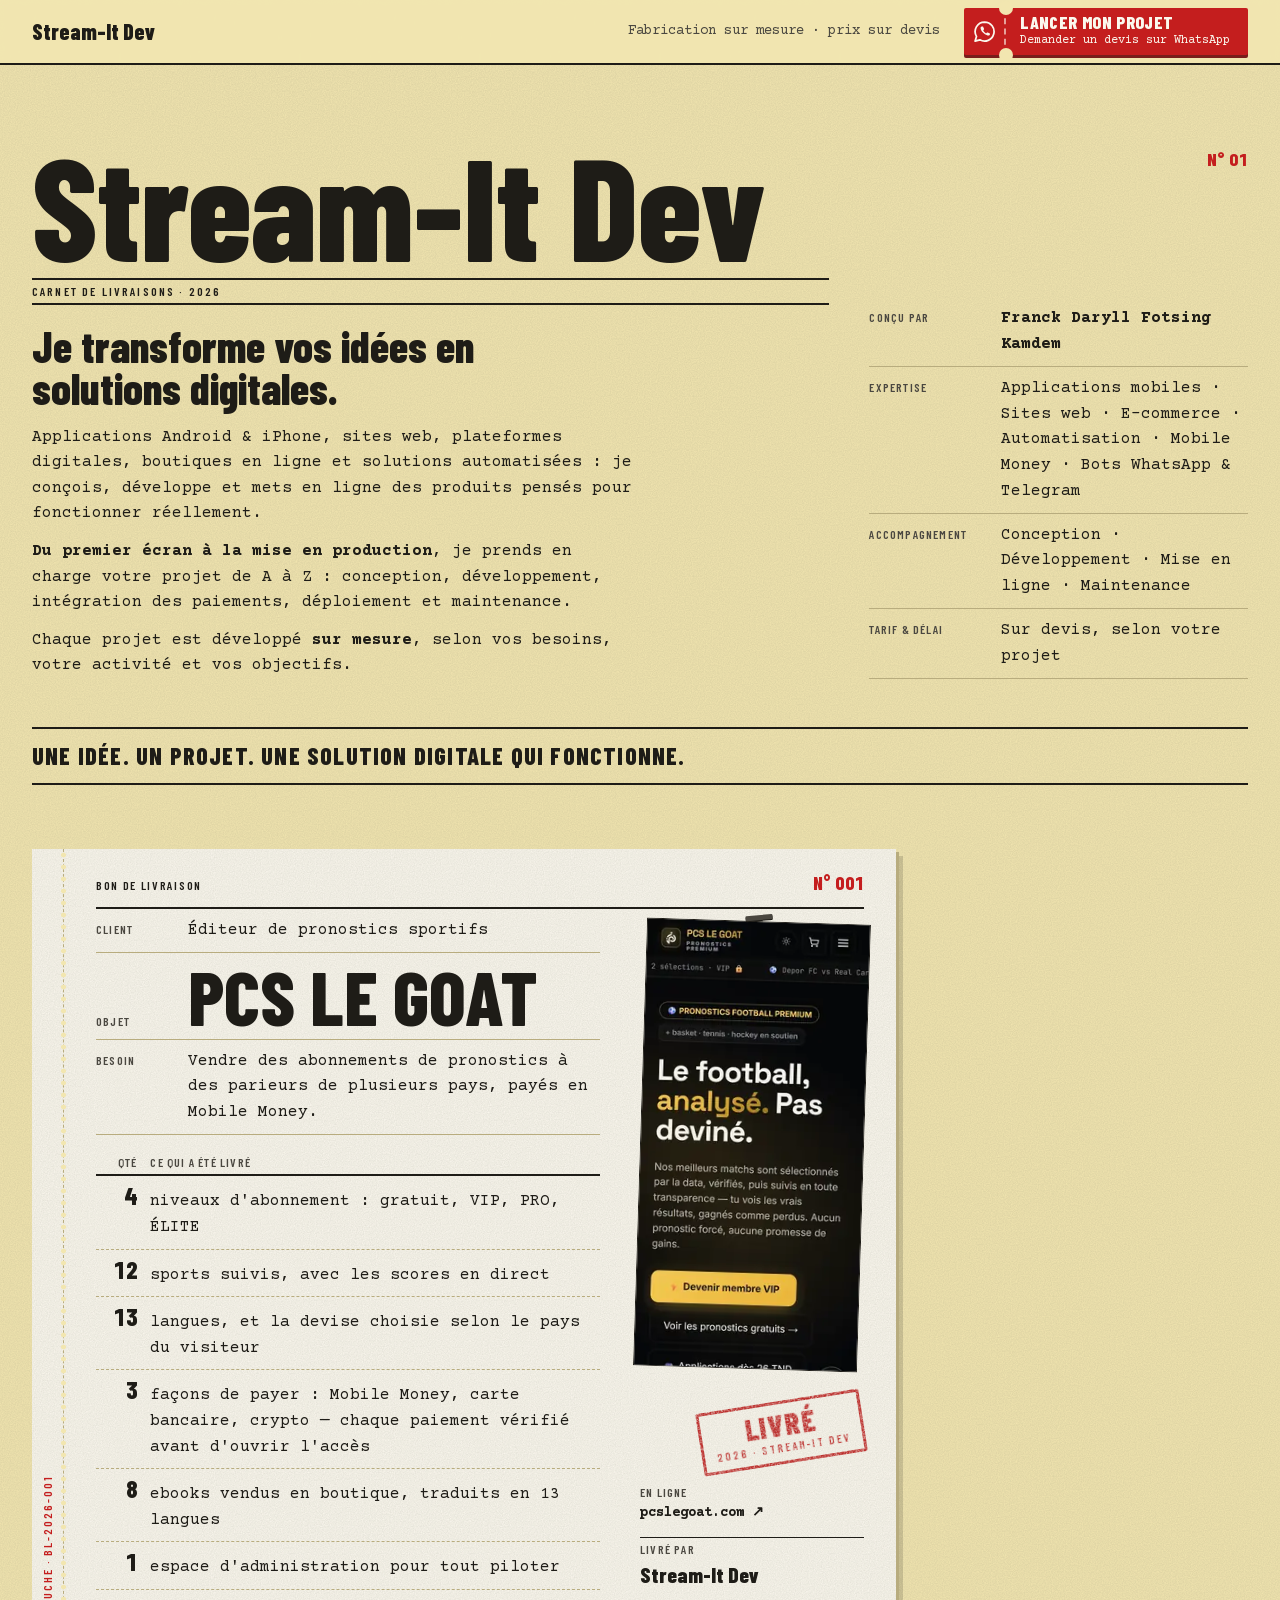
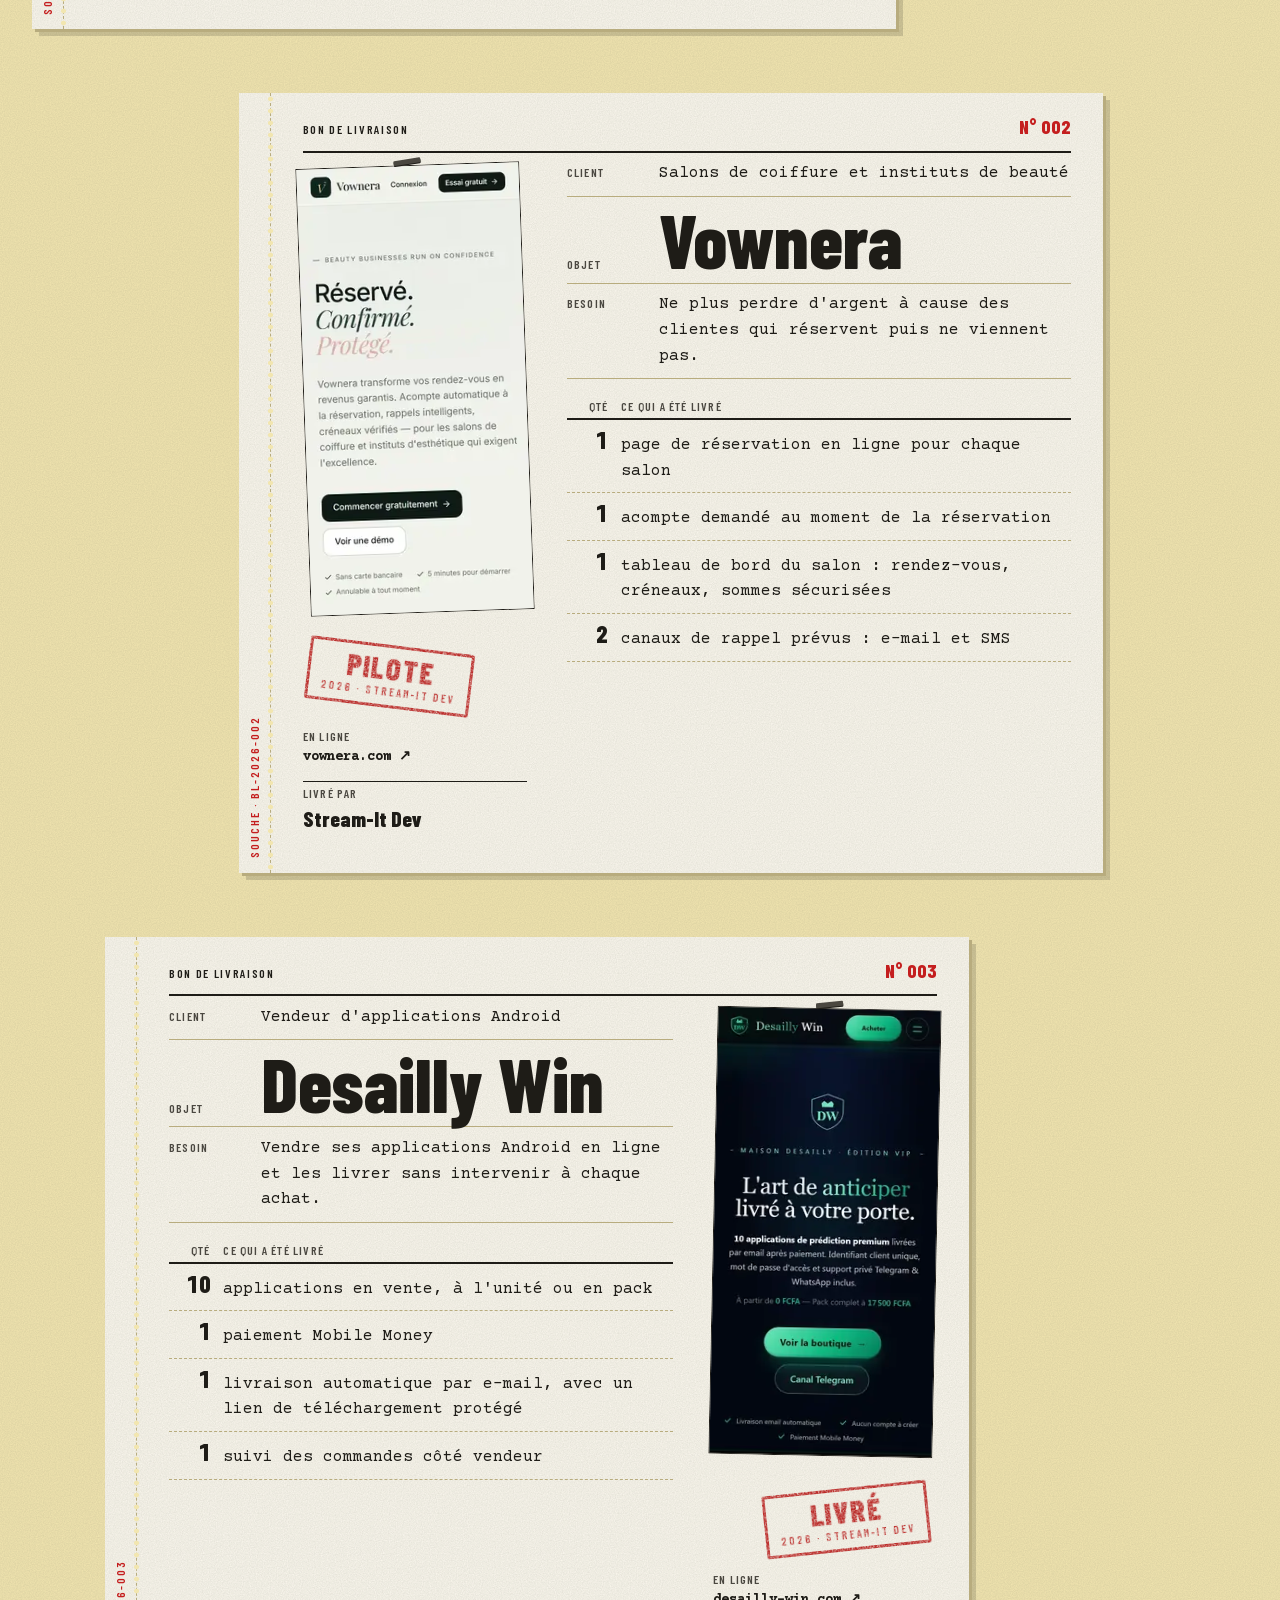
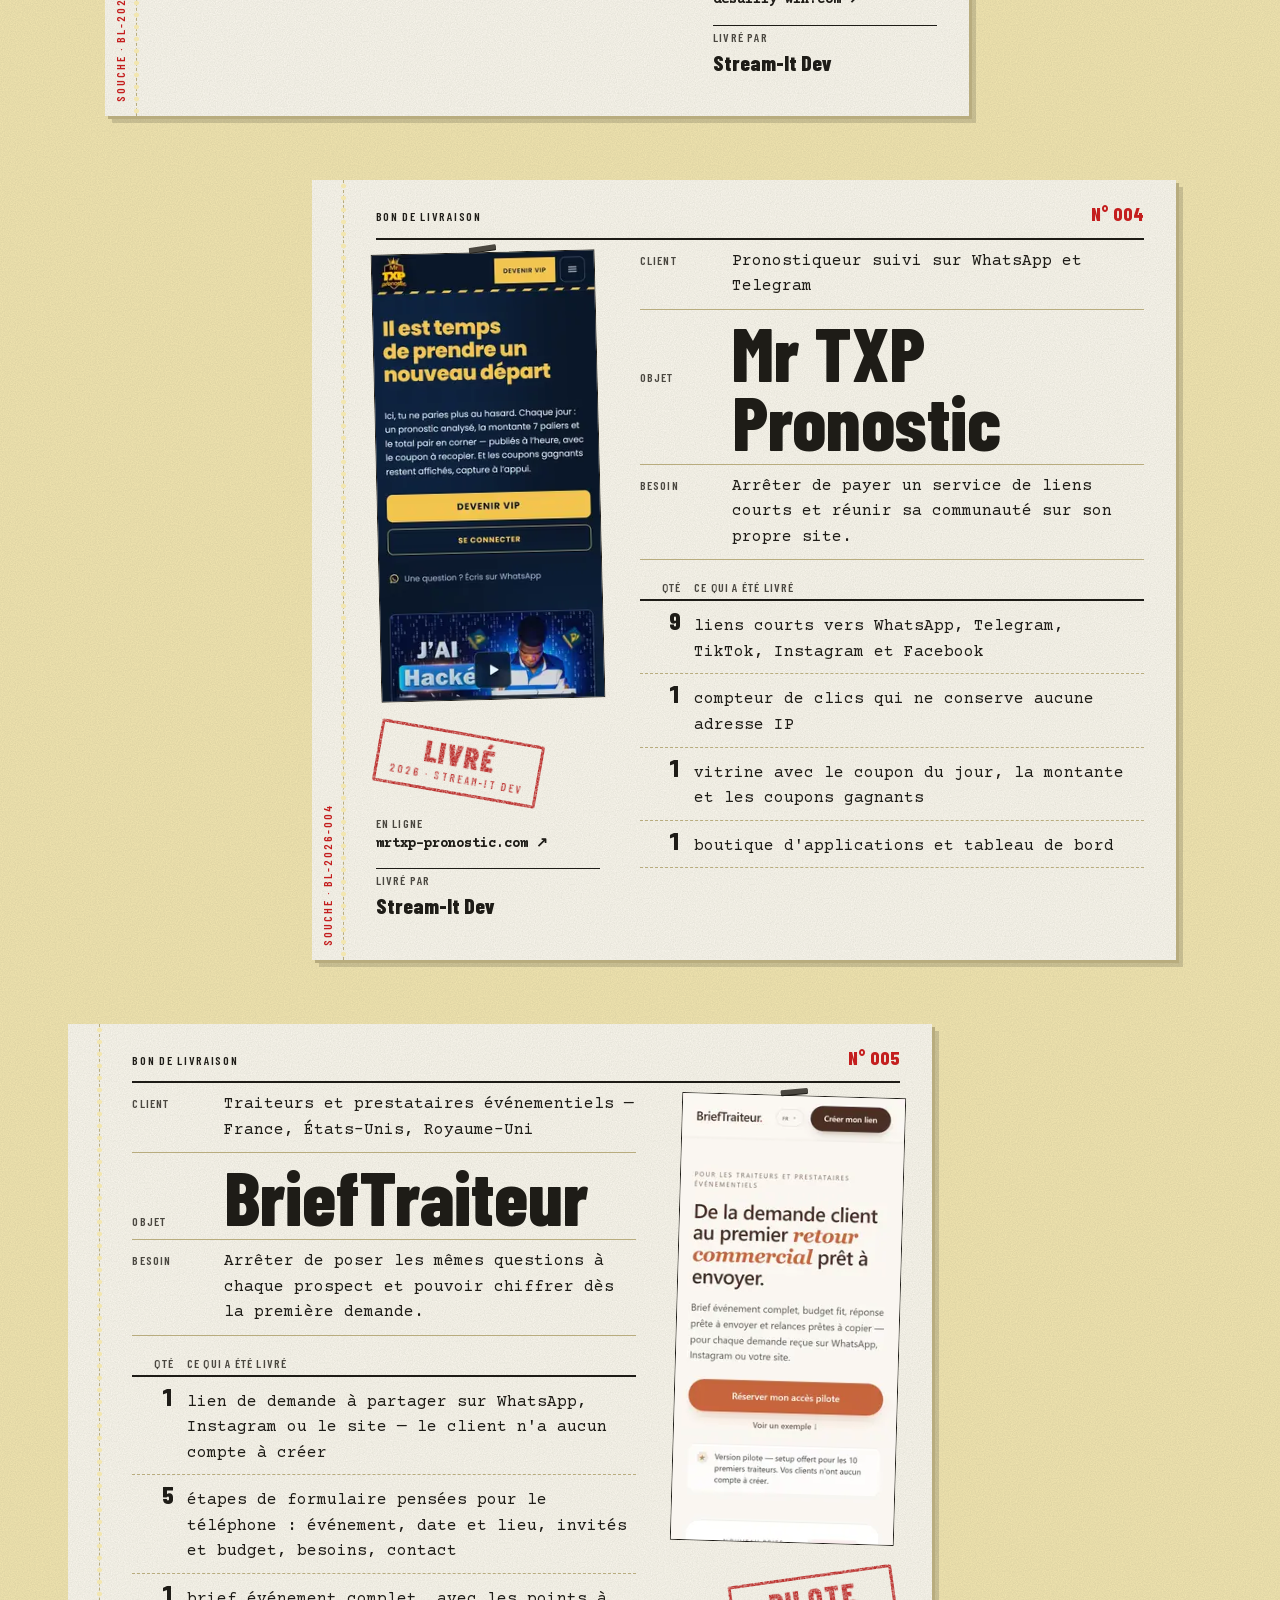
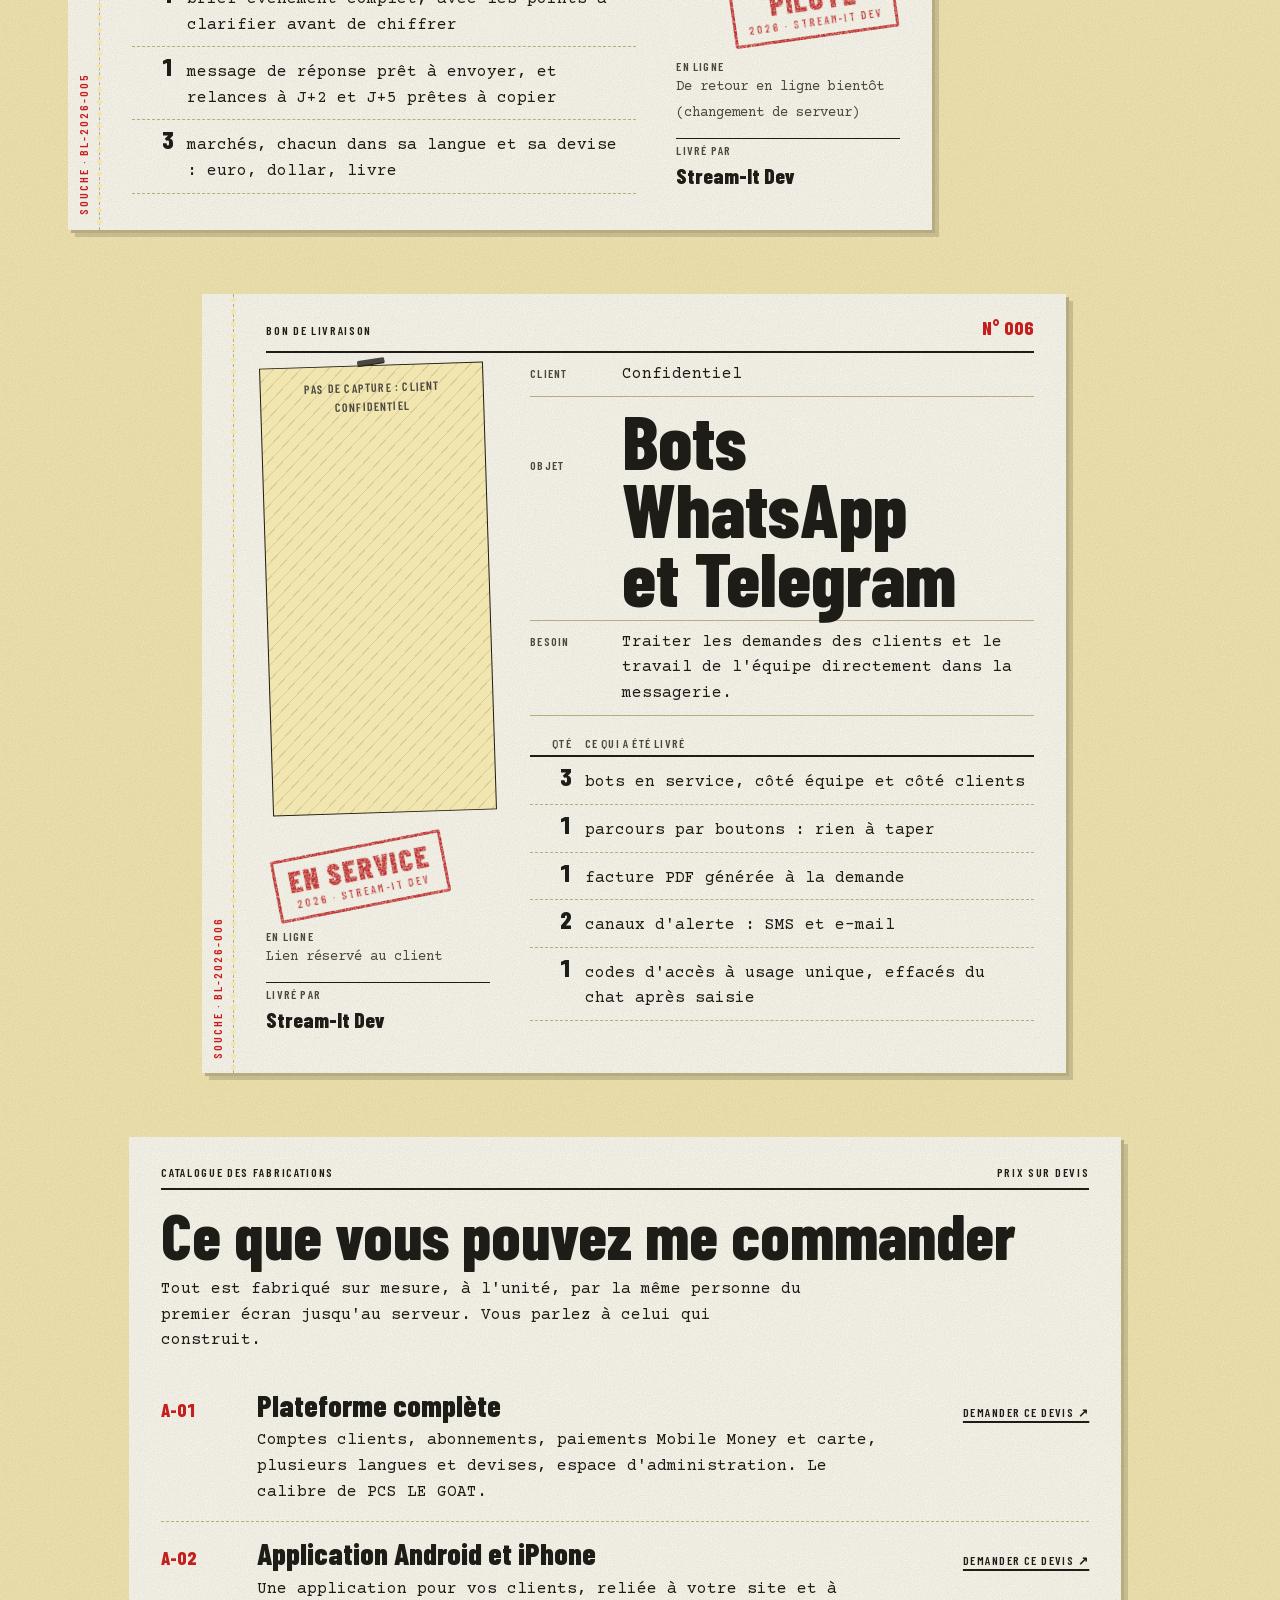
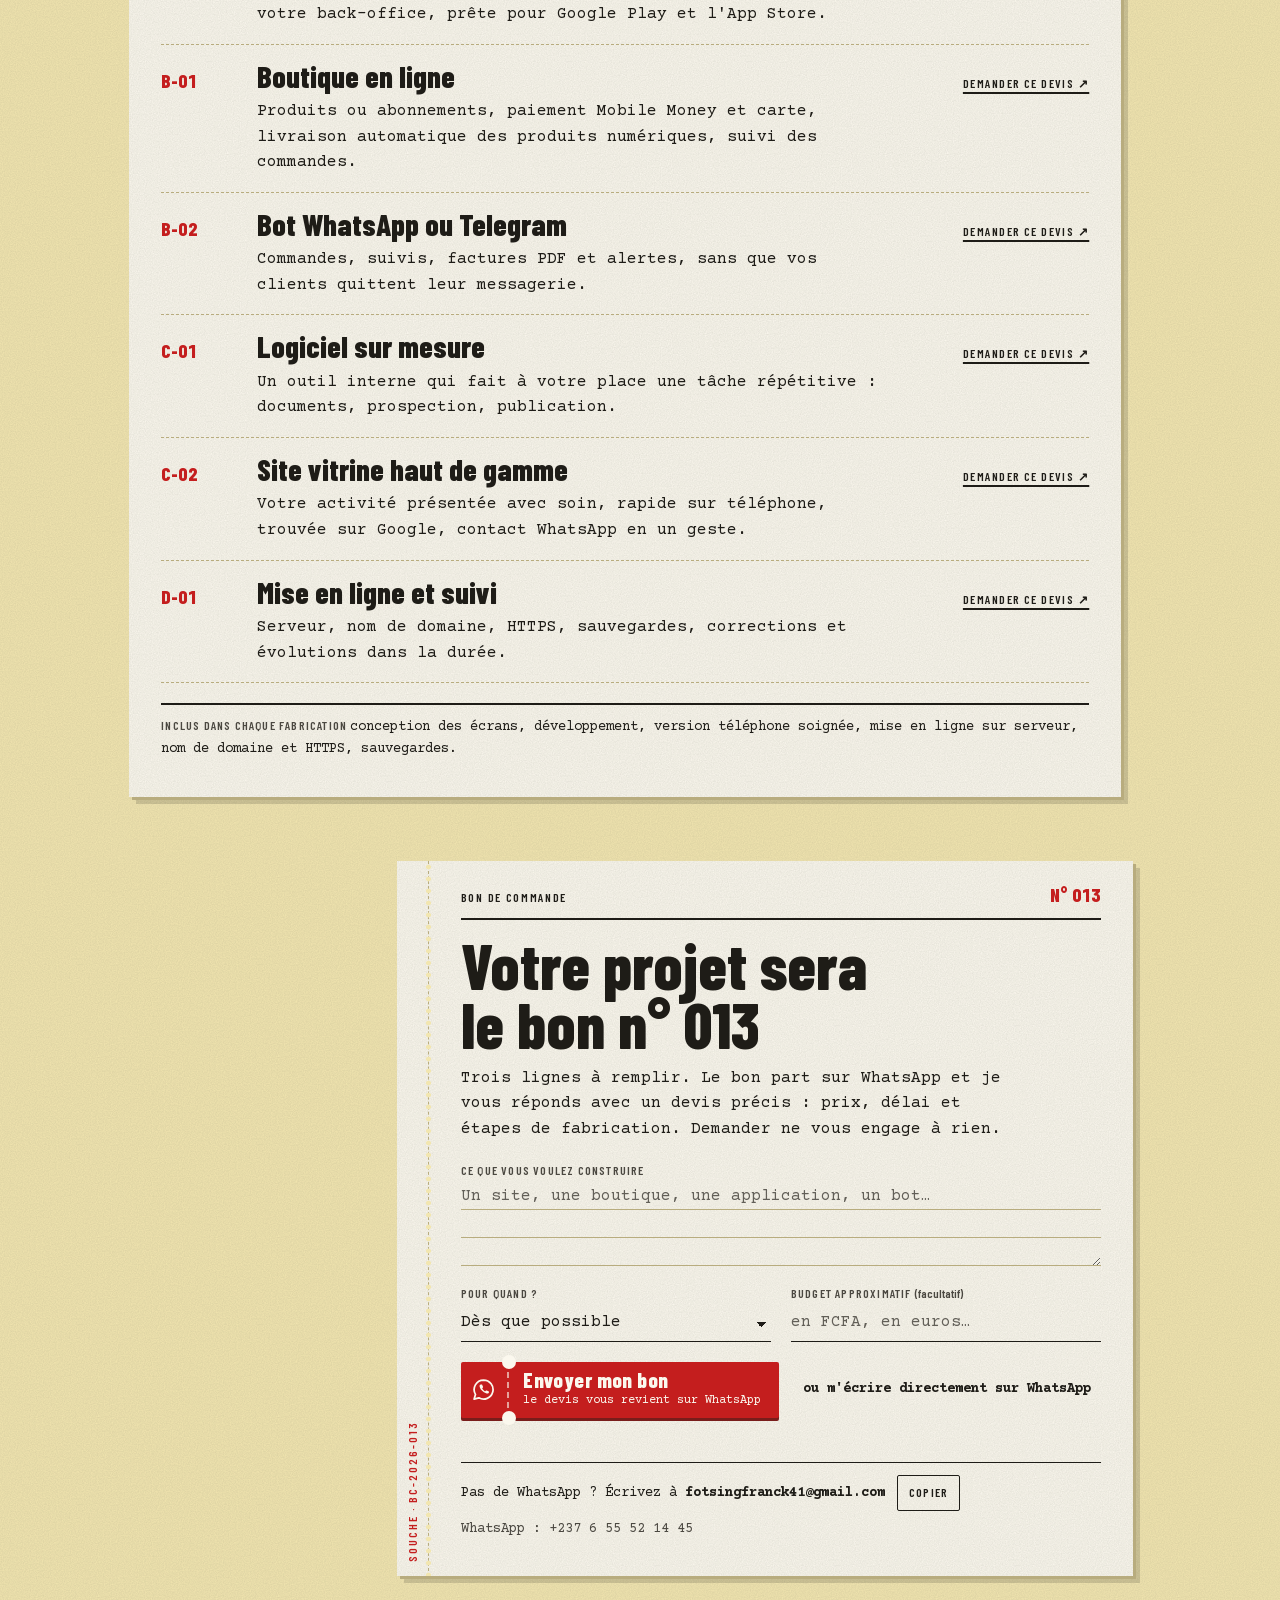
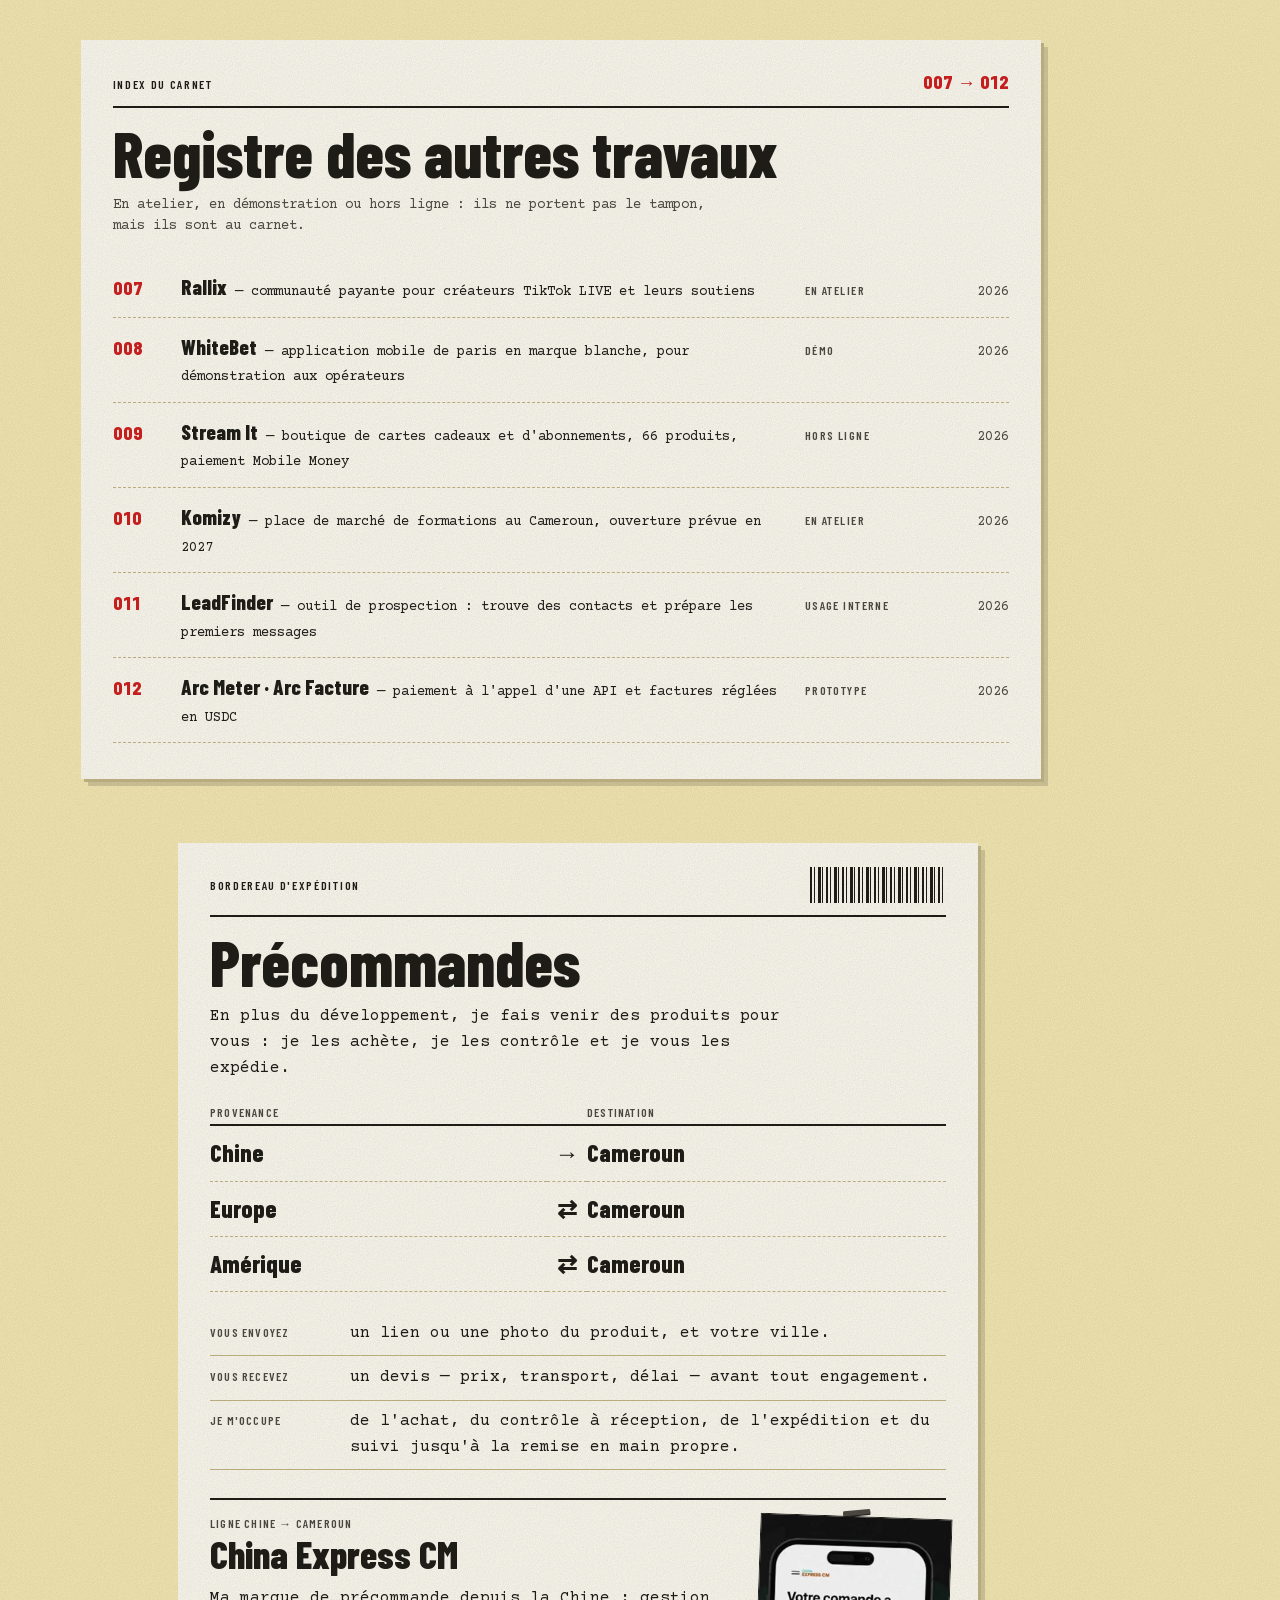
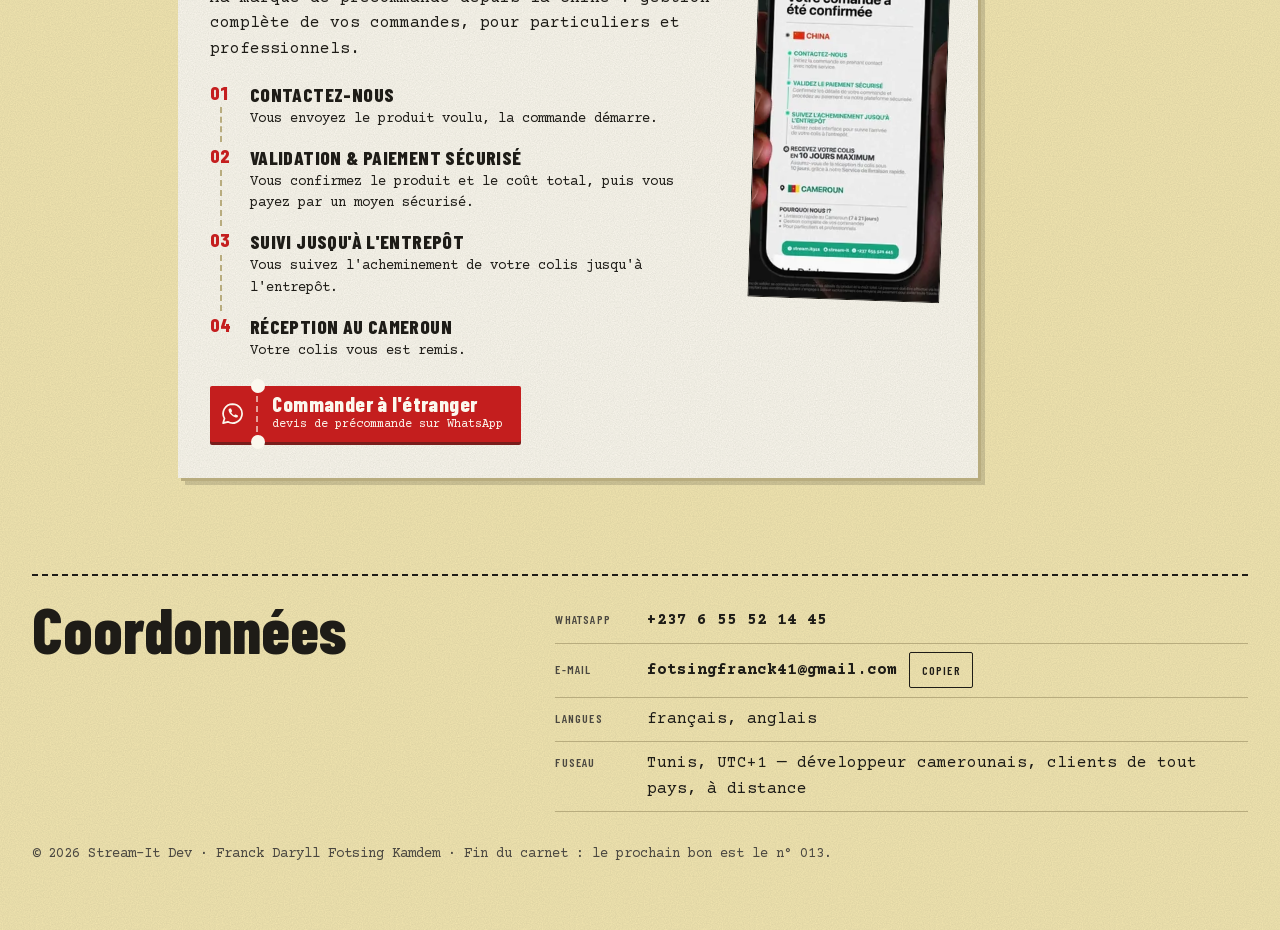
==== commit a926839e: "Précommandes : ligne Chine → Cameroun China Express CM (suivi en 4 étapes, visuel agrafé)" ====
--- a/index.html
+++ b/index.html
@@ -1 +1 @@
-<!DOCTYPE html><html lang="fr" class="barlow_condensed_3bf6264e-module__rzLurq__variable courier_prime_338f1523-module__0I93rG__variable"><head><meta charSet="utf-8"/><meta name="viewport" content="width=device-width, initial-scale=1, viewport-fit=cover"/><link rel="preload" href="/_next/static/media/303804218d80822e-s.p.3lj349bs9hfu1.woff2" as="font" crossorigin="" type="font/woff2"/><link rel="preload" href="/_next/static/media/5f440d3eea613716-s.p.1xmps1tcyqv34.woff2" as="font" crossorigin="" type="font/woff2"/><link rel="preload" href="/_next/static/media/87d3ffffac5dafea-s.p.3a10o7es2neby.woff2" as="font" crossorigin="" type="font/woff2"/><link rel="preload" href="/_next/static/media/89232e6535d3b87e-s.p.2oeto2j5aaelm.woff2" as="font" crossorigin="" type="font/woff2"/><link rel="preload" as="image" imageSrcSet="/captures/pcs-m-240.webp 240w, /captures/pcs-m.webp 480w" imageSizes="(min-width: 48rem) 14rem, 6.75rem" fetchPriority="high"/><link rel="stylesheet" href="/_next/static/chunks/0zzd6tpvf84j_.css" data-precedence="next"/><meta name="next-size-adjust" content=""/><meta name="theme-color" content="#f2e6b0"/><title>Stream-It Dev — Carnet de livraisons</title><meta name="description" content="Applications Android et iPhone, grandes plateformes, boutiques Mobile Money, bots WhatsApp et Telegram : fabriqués sur mesure, livrés et en service. Votre devis sur WhatsApp en moins d&#x27;une minute."/><link rel="canonical" href="https://joe237-glitch.github.io/"/><meta property="og:title" content="Stream-It Dev — Carnet de livraisons"/><meta property="og:description" content="Applications Android et iPhone, grandes plateformes, boutiques Mobile Money, bots WhatsApp et Telegram : fabriqués sur mesure, livrés et en service. Votre devis sur WhatsApp en moins d&#x27;une minute."/><meta property="og:url" content="https://joe237-glitch.github.io/"/><meta property="og:site_name" content="Stream-It Dev"/><meta property="og:locale" content="fr_FR"/><meta property="og:image" content="https://joe237-glitch.github.io/og.jpg"/><meta property="og:image:width" content="1200"/><meta property="og:image:height" content="630"/><meta property="og:image:alt" content="Le carnet de livraisons de Stream-It Dev"/><meta property="og:type" content="website"/><meta name="twitter:card" content="summary_large_image"/><meta name="twitter:title" content="Stream-It Dev — Carnet de livraisons"/><meta name="twitter:description" content="Applications Android et iPhone, grandes plateformes, boutiques Mobile Money, bots WhatsApp et Telegram : fabriqués sur mesure, livrés et en service. Votre devis sur WhatsApp en moins d&#x27;une minute."/><meta name="twitter:image" content="https://joe237-glitch.github.io/og.jpg"/><link rel="icon" href="/icon.svg?icon.0-s0zhast9f95.svg" sizes="any" type="image/svg+xml"/></head><body><div hidden=""><!--$--><!--/$--></div><a href="#commande" class="sr-only focus:not-sr-only focus:fixed focus:left-3 focus:top-3 focus:z-50 focus:bg-souche focus:px-3 focus:py-2 focus:font-bold">Aller au bon de commande</a><div class="sticky top-0 z-40 hidden border-b-2 border-graphite bg-duplicata/95 backdrop-blur-[2px] md:block"><div class="mx-auto flex max-w-[84rem] items-center justify-between gap-6 px-8 py-2"><a href="#haut" class="font-titre text-[1.4rem] font-extrabold no-underline">Stream-It Dev</a><div class="flex items-center gap-6"><span class="text-petit text-carbone">Fabrication sur mesure · prix sur devis</span><a href="#commande" class="ticket ticket-compact ticket-sur-jaune"><span class="ticket-talon"><svg viewBox="0 0 24 24" aria-hidden="true" focusable="false"><path d="M12 2.2a9.8 9.8 0 0 0-8.4 14.8L2.2 21.8l4.9-1.3A9.8 9.8 0 1 0 12 2.2Z" fill="none" stroke="currentColor" stroke-width="1.8" stroke-linejoin="round"></path><path d="M8.6 7.3c.3-.5.6-.5.9-.5h.6c.2 0 .4.1.5.4l.8 1.9c.1.3 0 .5-.1.7l-.6.7c-.1.2-.2.4 0 .6.6 1 1.4 1.9 2.5 2.5.2.1.4.1.6 0l.7-.6c.2-.2.4-.2.7-.1l1.9.8c.3.1.4.3.4.5v.6c0 .3 0 .6-.5.9-.6.4-1.5.5-2.4.2-1.6-.5-3-1.4-4.1-2.6-1.2-1.2-2-2.5-2.5-4.1-.3-.9-.2-1.8.5-2.5Z" fill="currentColor"></path></svg></span><span class="ticket-texte"><span class="ticket-titre">LANCER MON PROJET</span><span class="ticket-sous">Demander un devis sur WhatsApp</span></span></a></div></div></div><header id="haut" class="relative mx-auto max-w-[84rem] px-gouttiere pb-8 pt-5 md:px-8 md:pb-16 md:pt-20"><span aria-hidden="true" class="absolute right-gouttiere top-6 font-titre text-[1.1rem] font-extrabold tabular-nums text-tampon md:right-8 md:top-20">N° 01</span><div class="md:grid md:grid-cols-12 md:gap-10"><div class="md:col-span-8"><h1 class="pr-14 font-titre text-carnet font-extrabold md:pr-0"><span class="whitespace-nowrap">Stream-It</span> Dev</h1><p class="mt-3 border-y-2 border-graphite py-1 font-titre text-etiquette font-semibold uppercase tracking-[0.18em]">Carnet de livraisons · 2026</p><p class="mt-5 max-w-[36rem] font-titre text-[1.95rem] font-extrabold leading-[0.95] md:text-[2.75rem]">Je transforme vos idées en solutions digitales.</p><div class="mt-4 grid max-w-[38rem] gap-3"><p>Applications Android &amp; iPhone, sites web, plateformes digitales, boutiques en ligne et solutions automatisées : je conçois, développe et mets en ligne des produits pensés pour fonctionner réellement.</p><p><strong>Du premier écran à la mise en production</strong>, je prends en charge votre projet de A à Z : conception, développement, intégration des paiements, déploiement et maintenance.</p><p>Chaque projet est développé <strong>sur mesure</strong>, selon vos besoins, votre activité et vos objectifs.</p></div></div><dl class="m-0 mt-6 md:col-span-4 md:mt-2 md:self-end"><div class="champ md:grid-cols-[7.5rem_minmax(0,1fr)]"><dt class="etiquette">Conçu par</dt><dd class="m-0 font-bold">Franck Daryll Fotsing Kamdem</dd></div><div class="champ md:grid-cols-[7.5rem_minmax(0,1fr)]"><dt class="etiquette">Expertise</dt><dd class="m-0">Applications mobiles · Sites web · E-commerce · Automatisation · Mobile Money · Bots WhatsApp &amp; Telegram</dd></div><div class="champ md:grid-cols-[7.5rem_minmax(0,1fr)]"><dt class="etiquette">Accompagnement</dt><dd class="m-0">Conception · Développement · Mise en ligne · Maintenance</dd></div><div class="champ md:grid-cols-[7.5rem_minmax(0,1fr)]"><dt class="etiquette">Tarif &amp; délai</dt><dd class="m-0">Sur devis, selon votre projet</dd></div></dl></div><p class="mt-8 border-y-2 border-graphite py-2 font-titre text-[1.15rem] font-extrabold uppercase tracking-[0.05em] md:mt-12 md:text-[1.5rem]">Une idée. Un projet. Une solution digitale qui fonctionne.</p></header><main class="mx-auto flex max-w-[84rem] flex-col gap-12 px-gouttiere pb-32 md:gap-16 md:px-8 md:pb-20"><section aria-labelledby="titre-liasse" id="liasse" class="flex flex-col gap-12 md:gap-16"><h2 id="titre-liasse" class="sr-only">Projets livrés</h2><article aria-labelledby="objet-001" data-bon="" class="bon papier liasse max-w-[54rem] mr-3 md:ml-0"><div class="souche" aria-hidden="true"><span class="souche-numero">SOUCHE · BL-2026-<!-- -->001</span></div><div class="min-w-0 px-3 pb-6 pt-3 text-[0.9375rem] md:px-8 md:pb-9 md:pt-5 md:text-corps"><div class="flex items-baseline justify-between gap-4 border-b-2 border-graphite pb-2"><span class="font-titre text-etiquette font-semibold uppercase tracking-[0.14em]">Bon de livraison</span><span class="font-titre text-[1.15rem] font-extrabold tabular-nums text-tampon">N° <!-- -->001</span></div><div class="md:grid md:gap-10 md:grid-cols-[minmax(0,1fr)_14rem]"><div class="min-w-0 "><dl class="m-0"><div class="champ"><dt class="etiquette">Client</dt><dd class="m-0">Éditeur de pronostics sportifs</dd></div><div class="champ champ-ligne"><dt class="etiquette">Objet</dt><dd class="m-0"><h2 id="objet-001" class="font-titre text-objet font-extrabold">PCS LE GOAT</h2></dd></div><div class="champ"><dt class="etiquette">Besoin</dt><dd class="m-0">Vendre des abonnements de pronostics à des parieurs de plusieurs pays, payés en Mobile Money.</dd></div></dl><div class="mt-5 flex items-baseline gap-[0.7rem] border-b-2 border-graphite pb-1 md:gap-[0.8rem]"><span class="etiquette w-[2.1rem] text-right md:w-[2.6rem]">Qté</span><span class="etiquette">Ce qui a été livré</span></div><ul class="m-0 list-none p-0"><li class="ligne"><span class="qte">4</span><span>niveaux d&#x27;abonnement : gratuit, VIP, PRO, ÉLITE</span></li><li class="ligne"><span class="qte">12</span><span>sports suivis, avec les scores en direct</span></li><li class="ligne"><span class="qte">13</span><span>langues, et la devise choisie selon le pays du visiteur</span></li><li class="ligne"><span class="qte">3</span><span>façons de payer : Mobile Money, carte bancaire, crypto — chaque paiement vérifié avant d&#x27;ouvrir l&#x27;accès</span></li><li class="ligne"><span class="qte">8</span><span>ebooks vendus en boutique, traduits en 13 langues</span></li><li class="ligne"><span class="qte">1</span><span>espace d&#x27;administration pour tout piloter</span></li></ul></div><div class="relative mt-6 grid gap-4 md:mt-3 md:block grid-cols-[6.75rem_minmax(0,1fr)]"><figure class="agrafe " style="--incline:1.8deg" data-nom="PCS LE GOAT"><img src="/captures/pcs-m.webp" srcSet="/captures/pcs-m-240.webp 240w, /captures/pcs-m.webp 480w" sizes="(min-width: 48rem) 14rem, 6.75rem" alt="Accueil de PCS LE GOAT sur téléphone : « Le football, analysé. Pas deviné. » et le bouton Devenir membre VIP" width="480" height="960" loading="eager" decoding="async" fetchPriority="high"/></figure><div class="relative flex min-w-0 flex-col justify-end gap-3 md:mt-2 md:pt-[6.75rem]"><p class="m-0"><span class="etiquette block">En ligne</span><a href="https://pcslegoat.com/" rel="noopener" class="text-petit font-bold [overflow-wrap:anywhere]">pcslegoat.com<!-- --> ↗</a></p><p class="m-0 border-t border-graphite pt-1"><span class="etiquette block">Livré par</span><span class="font-titre text-[1.35rem] font-extrabold">Stream-It Dev</span></p><p class="tampon top-1 right-0 md:top-6" style="--penche:-9deg" data-tampon=""><span class="tampon-mot">Livré</span><span class="tampon-date">2026<!-- --> · Stream-It Dev</span></p></div></div></div></div></article><article aria-labelledby="objet-002" data-bon="" class="bon papier liasse max-w-[54rem] ml-3 md:ml-[17%]"><div class="souche" aria-hidden="true"><span class="souche-numero">SOUCHE · BL-2026-<!-- -->002</span></div><div class="min-w-0 px-3 pb-6 pt-3 text-[0.9375rem] md:px-8 md:pb-9 md:pt-5 md:text-corps"><div class="flex items-baseline justify-between gap-4 border-b-2 border-graphite pb-2"><span class="font-titre text-etiquette font-semibold uppercase tracking-[0.14em]">Bon de livraison</span><span class="font-titre text-[1.15rem] font-extrabold tabular-nums text-tampon">N° <!-- -->002</span></div><div class="md:grid md:gap-10 md:grid-cols-[14rem_minmax(0,1fr)]"><div class="min-w-0 md:order-2"><dl class="m-0"><div class="champ"><dt class="etiquette">Client</dt><dd class="m-0">Salons de coiffure et instituts de beauté</dd></div><div class="champ champ-ligne"><dt class="etiquette">Objet</dt><dd class="m-0"><h2 id="objet-002" class="font-titre text-objet font-extrabold">Vownera</h2></dd></div><div class="champ"><dt class="etiquette">Besoin</dt><dd class="m-0">Ne plus perdre d&#x27;argent à cause des clientes qui réservent puis ne viennent pas.</dd></div></dl><div class="mt-5 flex items-baseline gap-[0.7rem] border-b-2 border-graphite pb-1 md:gap-[0.8rem]"><span class="etiquette w-[2.1rem] text-right md:w-[2.6rem]">Qté</span><span class="etiquette">Ce qui a été livré</span></div><ul class="m-0 list-none p-0"><li class="ligne"><span class="qte">1</span><span>page de réservation en ligne pour chaque salon</span></li><li class="ligne"><span class="qte">1</span><span>acompte demandé au moment de la réservation</span></li><li class="ligne"><span class="qte">1</span><span>tableau de bord du salon : rendez-vous, créneaux, sommes sécurisées</span></li><li class="ligne"><span class="qte">2</span><span>canaux de rappel prévus : e-mail et SMS</span></li></ul></div><div class="relative mt-6 grid gap-4 md:mt-3 md:block grid-cols-[minmax(0,1fr)_6.75rem] md:order-1"><figure class="agrafe order-2 md:order-none" style="--incline:-2deg" data-nom="Vownera"><img src="/captures/vownera-m.webp" srcSet="/captures/vownera-m-240.webp 240w, /captures/vownera-m.webp 480w" sizes="(min-width: 48rem) 14rem, 6.75rem" alt="Accueil de Vownera sur téléphone : « Réservé. Confirmé. Protégé. » et le bouton Commencer gratuitement" width="480" height="960" loading="lazy" decoding="async" fetchPriority="auto"/></figure><div class="relative flex min-w-0 flex-col justify-end gap-3 md:mt-2 md:pt-[6.75rem]"><p class="m-0"><span class="etiquette block">En ligne</span><a href="https://vownera.com/" rel="noopener" class="text-petit font-bold [overflow-wrap:anywhere]">vownera.com<!-- --> ↗</a></p><p class="m-0 border-t border-graphite pt-1"><span class="etiquette block">Livré par</span><span class="font-titre text-[1.35rem] font-extrabold">Stream-It Dev</span></p><p class="tampon top-1 left-1 md:top-6" style="--penche:7deg" data-tampon=""><span class="tampon-mot">Pilote</span><span class="tampon-date">2026<!-- --> · Stream-It Dev</span></p></div></div></div></div></article><article aria-labelledby="objet-003" data-bon="" class="bon papier liasse max-w-[54rem] mr-3 md:ml-[6%]"><div class="souche" aria-hidden="true"><span class="souche-numero">SOUCHE · BL-2026-<!-- -->003</span></div><div class="min-w-0 px-3 pb-6 pt-3 text-[0.9375rem] md:px-8 md:pb-9 md:pt-5 md:text-corps"><div class="flex items-baseline justify-between gap-4 border-b-2 border-graphite pb-2"><span class="font-titre text-etiquette font-semibold uppercase tracking-[0.14em]">Bon de livraison</span><span class="font-titre text-[1.15rem] font-extrabold tabular-nums text-tampon">N° <!-- -->003</span></div><div class="md:grid md:gap-10 md:grid-cols-[minmax(0,1fr)_14rem]"><div class="min-w-0 "><dl class="m-0"><div class="champ"><dt class="etiquette">Client</dt><dd class="m-0">Vendeur d&#x27;applications Android</dd></div><div class="champ champ-ligne"><dt class="etiquette">Objet</dt><dd class="m-0"><h2 id="objet-003" class="font-titre text-objet font-extrabold">Desailly Win</h2></dd></div><div class="champ"><dt class="etiquette">Besoin</dt><dd class="m-0">Vendre ses applications Android en ligne et les livrer sans intervenir à chaque achat.</dd></div></dl><div class="mt-5 flex items-baseline gap-[0.7rem] border-b-2 border-graphite pb-1 md:gap-[0.8rem]"><span class="etiquette w-[2.1rem] text-right md:w-[2.6rem]">Qté</span><span class="etiquette">Ce qui a été livré</span></div><ul class="m-0 list-none p-0"><li class="ligne"><span class="qte">10</span><span>applications en vente, à l&#x27;unité ou en pack</span></li><li class="ligne"><span class="qte">1</span><span>paiement Mobile Money</span></li><li class="ligne"><span class="qte">1</span><span>livraison automatique par e-mail, avec un lien de téléchargement protégé</span></li><li class="ligne"><span class="qte">1</span><span>suivi des commandes côté vendeur</span></li></ul></div><div class="relative mt-6 grid gap-4 md:mt-3 md:block grid-cols-[6.75rem_minmax(0,1fr)]"><figure class="agrafe " style="--incline:1.2deg" data-nom="Desailly Win"><img src="/captures/desailly-m.webp" srcSet="/captures/desailly-m-240.webp 240w, /captures/desailly-m.webp 480w" sizes="(min-width: 48rem) 14rem, 6.75rem" alt="Accueil de Desailly Win sur téléphone : 10 applications premium livrées par e-mail après paiement" width="480" height="960" loading="lazy" decoding="async" fetchPriority="auto"/></figure><div class="relative flex min-w-0 flex-col justify-end gap-3 md:mt-2 md:pt-[6.75rem]"><p class="m-0"><span class="etiquette block">En ligne</span><a href="https://desailly-win.com/" rel="noopener" class="text-petit font-bold [overflow-wrap:anywhere]">desailly-win.com<!-- --> ↗</a></p><p class="m-0 border-t border-graphite pt-1"><span class="etiquette block">Livré par</span><span class="font-titre text-[1.35rem] font-extrabold">Stream-It Dev</span></p><p class="tampon top-1 right-2 md:top-6" style="--penche:-6deg" data-tampon=""><span class="tampon-mot">Livré</span><span class="tampon-date">2026<!-- --> · Stream-It Dev</span></p></div></div></div></div></article><article aria-labelledby="objet-004" data-bon="" class="bon papier liasse max-w-[54rem] ml-3 md:ml-[23%]"><div class="souche" aria-hidden="true"><span class="souche-numero">SOUCHE · BL-2026-<!-- -->004</span></div><div class="min-w-0 px-3 pb-6 pt-3 text-[0.9375rem] md:px-8 md:pb-9 md:pt-5 md:text-corps"><div class="flex items-baseline justify-between gap-4 border-b-2 border-graphite pb-2"><span class="font-titre text-etiquette font-semibold uppercase tracking-[0.14em]">Bon de livraison</span><span class="font-titre text-[1.15rem] font-extrabold tabular-nums text-tampon">N° <!-- -->004</span></div><div class="md:grid md:gap-10 md:grid-cols-[14rem_minmax(0,1fr)]"><div class="min-w-0 md:order-2"><dl class="m-0"><div class="champ"><dt class="etiquette">Client</dt><dd class="m-0">Pronostiqueur suivi sur WhatsApp et Telegram</dd></div><div class="champ champ-ligne"><dt class="etiquette">Objet</dt><dd class="m-0"><h2 id="objet-004" class="font-titre text-objet font-extrabold">Mr TXP Pronostic</h2></dd></div><div class="champ"><dt class="etiquette">Besoin</dt><dd class="m-0">Arrêter de payer un service de liens courts et réunir sa communauté sur son propre site.</dd></div></dl><div class="mt-5 flex items-baseline gap-[0.7rem] border-b-2 border-graphite pb-1 md:gap-[0.8rem]"><span class="etiquette w-[2.1rem] text-right md:w-[2.6rem]">Qté</span><span class="etiquette">Ce qui a été livré</span></div><ul class="m-0 list-none p-0"><li class="ligne"><span class="qte">9</span><span>liens courts vers WhatsApp, Telegram, TikTok, Instagram et Facebook</span></li><li class="ligne"><span class="qte">1</span><span>compteur de clics qui ne conserve aucune adresse IP</span></li><li class="ligne"><span class="qte">1</span><span>vitrine avec le coupon du jour, la montante et les coupons gagnants</span></li><li class="ligne"><span class="qte">1</span><span>boutique d&#x27;applications et tableau de bord</span></li></ul></div><div class="relative mt-6 grid gap-4 md:mt-3 md:block grid-cols-[minmax(0,1fr)_6.75rem] md:order-1"><figure class="agrafe order-2 md:order-none" style="--incline:-1.4deg" data-nom="Mr TXP Pronostic"><img src="/captures/mrtxp-m.webp" srcSet="/captures/mrtxp-m-240.webp 240w, /captures/mrtxp-m.webp 480w" sizes="(min-width: 48rem) 14rem, 6.75rem" alt="Accueil de Mr TXP Pronostic sur téléphone : « Il est temps de prendre un nouveau départ » et le bouton Devenir VIP" width="480" height="960" loading="lazy" decoding="async" fetchPriority="auto"/></figure><div class="relative flex min-w-0 flex-col justify-end gap-3 md:mt-2 md:pt-[6.75rem]"><p class="m-0"><span class="etiquette block">En ligne</span><a href="https://mrtxp-pronostic.com/" rel="noopener" class="text-petit font-bold [overflow-wrap:anywhere]">mrtxp-pronostic.com<!-- --> ↗</a></p><p class="m-0 border-t border-graphite pt-1"><span class="etiquette block">Livré par</span><span class="font-titre text-[1.35rem] font-extrabold">Stream-It Dev</span></p><p class="tampon top-1 left-0 md:top-6" style="--penche:10deg" data-tampon=""><span class="tampon-mot">Livré</span><span class="tampon-date">2026<!-- --> · Stream-It Dev</span></p></div></div></div></div></article><article aria-labelledby="objet-005" data-bon="" class="bon papier liasse max-w-[54rem] mr-3 md:ml-[3%]"><div class="souche" aria-hidden="true"><span class="souche-numero">SOUCHE · BL-2026-<!-- -->005</span></div><div class="min-w-0 px-3 pb-6 pt-3 text-[0.9375rem] md:px-8 md:pb-9 md:pt-5 md:text-corps"><div class="flex items-baseline justify-between gap-4 border-b-2 border-graphite pb-2"><span class="font-titre text-etiquette font-semibold uppercase tracking-[0.14em]">Bon de livraison</span><span class="font-titre text-[1.15rem] font-extrabold tabular-nums text-tampon">N° <!-- -->005</span></div><div class="md:grid md:gap-10 md:grid-cols-[minmax(0,1fr)_14rem]"><div class="min-w-0 "><dl class="m-0"><div class="champ"><dt class="etiquette">Client</dt><dd class="m-0">Traiteurs et prestataires événementiels — France, États-Unis, Royaume-Uni</dd></div><div class="champ champ-ligne"><dt class="etiquette">Objet</dt><dd class="m-0"><h2 id="objet-005" class="font-titre text-objet font-extrabold">BriefTraiteur</h2></dd></div><div class="champ"><dt class="etiquette">Besoin</dt><dd class="m-0">Arrêter de poser les mêmes questions à chaque prospect et pouvoir chiffrer dès la première demande.</dd></div></dl><div class="mt-5 flex items-baseline gap-[0.7rem] border-b-2 border-graphite pb-1 md:gap-[0.8rem]"><span class="etiquette w-[2.1rem] text-right md:w-[2.6rem]">Qté</span><span class="etiquette">Ce qui a été livré</span></div><ul class="m-0 list-none p-0"><li class="ligne"><span class="qte">1</span><span>lien de demande à partager sur WhatsApp, Instagram ou le site — le client n&#x27;a aucun compte à créer</span></li><li class="ligne"><span class="qte">5</span><span>étapes de formulaire pensées pour le téléphone : événement, date et lieu, invités et budget, besoins, contact</span></li><li class="ligne"><span class="qte">1</span><span>brief événement complet, avec les points à clarifier avant de chiffrer</span></li><li class="ligne"><span class="qte">1</span><span>message de réponse prêt à envoyer, et relances à J+2 et J+5 prêtes à copier</span></li><li class="ligne"><span class="qte">3</span><span>marchés, chacun dans sa langue et sa devise : euro, dollar, livre</span></li></ul></div><div class="relative mt-6 grid gap-4 md:mt-3 md:block grid-cols-[6.75rem_minmax(0,1fr)]"><figure class="agrafe " style="--incline:1.6deg" data-nom="BriefTraiteur"><img src="/captures/brieftraiteur-m.webp" srcSet="/captures/brieftraiteur-m-240.webp 240w, /captures/brieftraiteur-m.webp 480w" sizes="(min-width: 48rem) 14rem, 6.75rem" alt="Accueil de BriefTraiteur sur téléphone : « De la demande client au premier retour commercial prêt à envoyer »" width="480" height="960" loading="lazy" decoding="async" fetchPriority="auto"/></figure><div class="relative flex min-w-0 flex-col justify-end gap-3 md:mt-2 md:pt-[6.75rem]"><p class="m-0"><span class="etiquette block">En ligne</span><span class="text-petit text-carbone">De retour en ligne bientôt (changement de serveur)</span></p><p class="m-0 border-t border-graphite pt-1"><span class="etiquette block">Livré par</span><span class="font-titre text-[1.35rem] font-extrabold">Stream-It Dev</span></p><p class="tampon top-1 right-1 md:top-6" style="--penche:-8deg" data-tampon=""><span class="tampon-mot">Pilote</span><span class="tampon-date">2026<!-- --> · Stream-It Dev</span></p></div></div></div></div></article><article aria-labelledby="objet-006" data-bon="" class="bon papier liasse max-w-[54rem] ml-3 md:ml-[14%]"><div class="souche" aria-hidden="true"><span class="souche-numero">SOUCHE · BL-2026-<!-- -->006</span></div><div class="min-w-0 px-3 pb-6 pt-3 text-[0.9375rem] md:px-8 md:pb-9 md:pt-5 md:text-corps"><div class="flex items-baseline justify-between gap-4 border-b-2 border-graphite pb-2"><span class="font-titre text-etiquette font-semibold uppercase tracking-[0.14em]">Bon de livraison</span><span class="font-titre text-[1.15rem] font-extrabold tabular-nums text-tampon">N° <!-- -->006</span></div><div class="md:grid md:gap-10 md:grid-cols-[14rem_minmax(0,1fr)]"><div class="min-w-0 md:order-2"><dl class="m-0"><div class="champ"><dt class="etiquette">Client</dt><dd class="m-0">Confidentiel</dd></div><div class="champ champ-ligne"><dt class="etiquette">Objet</dt><dd class="m-0"><h2 id="objet-006" class="font-titre text-objet font-extrabold">Bots WhatsApp et Telegram</h2></dd></div><div class="champ"><dt class="etiquette">Besoin</dt><dd class="m-0">Traiter les demandes des clients et le travail de l&#x27;équipe directement dans la messagerie.</dd></div></dl><div class="mt-5 flex items-baseline gap-[0.7rem] border-b-2 border-graphite pb-1 md:gap-[0.8rem]"><span class="etiquette w-[2.1rem] text-right md:w-[2.6rem]">Qté</span><span class="etiquette">Ce qui a été livré</span></div><ul class="m-0 list-none p-0"><li class="ligne"><span class="qte">3</span><span>bots en service, côté équipe et côté clients</span></li><li class="ligne"><span class="qte">1</span><span>parcours par boutons : rien à taper</span></li><li class="ligne"><span class="qte">1</span><span>facture PDF générée à la demande</span></li><li class="ligne"><span class="qte">2</span><span>canaux d&#x27;alerte : SMS et e-mail</span></li><li class="ligne"><span class="qte">1</span><span>codes d&#x27;accès à usage unique, effacés du chat après saisie</span></li></ul></div><div class="relative mt-6 grid gap-4 md:mt-3 md:block grid-cols-[minmax(0,1fr)_6.75rem] md:order-1"><figure class="agrafe order-2 md:order-none" style="--incline:-1.8deg" data-nom="Bots WhatsApp et Telegram"><div class="cadre-vide">Pas de capture : client confidentiel</div></figure><div class="relative flex min-w-0 flex-col justify-end gap-3 md:mt-2 md:pt-[6.75rem]"><p class="m-0"><span class="etiquette block">En ligne</span><span class="text-petit text-carbone">Lien réservé au client</span></p><p class="m-0 border-t border-graphite pt-1"><span class="etiquette block">Livré par</span><span class="font-titre text-[1.35rem] font-extrabold">Stream-It Dev</span></p><p class="tampon top-1 left-2 md:top-6" style="--penche:-11deg" data-tampon=""><span class="tampon-mot">En service</span><span class="tampon-date">2026<!-- --> · Stream-It Dev</span></p></div></div></div></div></article></section><section aria-labelledby="titre-catalogue" class="papier liasse ml-3 max-w-[62rem] px-4 pb-6 pt-5 md:ml-[8%] md:px-8 md:pb-9 md:pt-7"><div class="flex items-baseline justify-between gap-4 border-b-2 border-graphite pb-2"><span class="font-titre text-etiquette font-semibold uppercase tracking-[0.14em]">Catalogue des fabrications</span><span class="font-titre text-etiquette font-semibold uppercase tracking-[0.14em]">Prix sur devis</span></div><h2 id="titre-catalogue" class="mt-4 font-titre text-section font-extrabold">Ce que vous pouvez me commander</h2><p class="mt-3 max-w-[40rem]">Tout est fabriqué sur mesure, à l&#x27;unité, par la même personne du premier écran jusqu&#x27;au serveur. Vous parlez à celui qui construit.</p><ol class="m-0 mt-5 list-none p-0"><li class="grid grid-cols-[3.4rem_minmax(0,1fr)] gap-x-3 border-b border-dashed border-filet py-4 md:grid-cols-[4.5rem_minmax(0,1fr)_11rem] md:items-baseline md:gap-x-6"><span class="font-titre text-[1.15rem] font-extrabold tabular-nums text-tampon">A-01</span><div class="min-w-0"><h3 class="font-titre text-[1.6rem] font-extrabold leading-none md:text-[1.9rem]">Plateforme complète</h3><p class="mt-2 text-[0.9375rem] md:text-corps">Comptes clients, abonnements, paiements Mobile Money et carte, plusieurs langues et devises, espace d&#x27;administration. Le calibre de PCS LE GOAT.</p></div><a href="https://wa.me/237655521445?text=Bonjour%20Stream-It%20Dev%2C%20je%20souhaite%20un%20devis%20pour%20la%20r%C3%A9f%C3%A9rence%20A-01%20%E2%80%94%20Plateforme%20compl%C3%A8te.%0A%0AMon%20projet%20%3A%20" rel="noopener" class="col-start-2 mt-3 font-titre text-etiquette font-semibold uppercase tracking-[0.12em] underline decoration-2 underline-offset-4 md:col-start-auto md:mt-0 md:text-right">Demander ce devis ↗</a></li><li class="grid grid-cols-[3.4rem_minmax(0,1fr)] gap-x-3 border-b border-dashed border-filet py-4 md:grid-cols-[4.5rem_minmax(0,1fr)_11rem] md:items-baseline md:gap-x-6"><span class="font-titre text-[1.15rem] font-extrabold tabular-nums text-tampon">A-02</span><div class="min-w-0"><h3 class="font-titre text-[1.6rem] font-extrabold leading-none md:text-[1.9rem]">Application Android et iPhone</h3><p class="mt-2 text-[0.9375rem] md:text-corps">Une application pour vos clients, reliée à votre site et à votre back-office, prête pour Google Play et l&#x27;App Store.</p></div><a href="https://wa.me/237655521445?text=Bonjour%20Stream-It%20Dev%2C%20je%20souhaite%20un%20devis%20pour%20la%20r%C3%A9f%C3%A9rence%20A-02%20%E2%80%94%20Application%20Android%20et%20iPhone.%0A%0AMon%20projet%20%3A%20" rel="noopener" class="col-start-2 mt-3 font-titre text-etiquette font-semibold uppercase tracking-[0.12em] underline decoration-2 underline-offset-4 md:col-start-auto md:mt-0 md:text-right">Demander ce devis ↗</a></li><li class="grid grid-cols-[3.4rem_minmax(0,1fr)] gap-x-3 border-b border-dashed border-filet py-4 md:grid-cols-[4.5rem_minmax(0,1fr)_11rem] md:items-baseline md:gap-x-6"><span class="font-titre text-[1.15rem] font-extrabold tabular-nums text-tampon">B-01</span><div class="min-w-0"><h3 class="font-titre text-[1.6rem] font-extrabold leading-none md:text-[1.9rem]">Boutique en ligne</h3><p class="mt-2 text-[0.9375rem] md:text-corps">Produits ou abonnements, paiement Mobile Money et carte, livraison automatique des produits numériques, suivi des commandes.</p></div><a href="https://wa.me/237655521445?text=Bonjour%20Stream-It%20Dev%2C%20je%20souhaite%20un%20devis%20pour%20la%20r%C3%A9f%C3%A9rence%20B-01%20%E2%80%94%20Boutique%20en%20ligne.%0A%0AMon%20projet%20%3A%20" rel="noopener" class="col-start-2 mt-3 font-titre text-etiquette font-semibold uppercase tracking-[0.12em] underline decoration-2 underline-offset-4 md:col-start-auto md:mt-0 md:text-right">Demander ce devis ↗</a></li><li class="grid grid-cols-[3.4rem_minmax(0,1fr)] gap-x-3 border-b border-dashed border-filet py-4 md:grid-cols-[4.5rem_minmax(0,1fr)_11rem] md:items-baseline md:gap-x-6"><span class="font-titre text-[1.15rem] font-extrabold tabular-nums text-tampon">B-02</span><div class="min-w-0"><h3 class="font-titre text-[1.6rem] font-extrabold leading-none md:text-[1.9rem]">Bot WhatsApp ou Telegram</h3><p class="mt-2 text-[0.9375rem] md:text-corps">Commandes, suivis, factures PDF et alertes, sans que vos clients quittent leur messagerie.</p></div><a href="https://wa.me/237655521445?text=Bonjour%20Stream-It%20Dev%2C%20je%20souhaite%20un%20devis%20pour%20la%20r%C3%A9f%C3%A9rence%20B-02%20%E2%80%94%20Bot%20WhatsApp%20ou%20Telegram.%0A%0AMon%20projet%20%3A%20" rel="noopener" class="col-start-2 mt-3 font-titre text-etiquette font-semibold uppercase tracking-[0.12em] underline decoration-2 underline-offset-4 md:col-start-auto md:mt-0 md:text-right">Demander ce devis ↗</a></li><li class="grid grid-cols-[3.4rem_minmax(0,1fr)] gap-x-3 border-b border-dashed border-filet py-4 md:grid-cols-[4.5rem_minmax(0,1fr)_11rem] md:items-baseline md:gap-x-6"><span class="font-titre text-[1.15rem] font-extrabold tabular-nums text-tampon">C-01</span><div class="min-w-0"><h3 class="font-titre text-[1.6rem] font-extrabold leading-none md:text-[1.9rem]">Logiciel sur mesure</h3><p class="mt-2 text-[0.9375rem] md:text-corps">Un outil interne qui fait à votre place une tâche répétitive : documents, prospection, publication.</p></div><a href="https://wa.me/237655521445?text=Bonjour%20Stream-It%20Dev%2C%20je%20souhaite%20un%20devis%20pour%20la%20r%C3%A9f%C3%A9rence%20C-01%20%E2%80%94%20Logiciel%20sur%20mesure.%0A%0AMon%20projet%20%3A%20" rel="noopener" class="col-start-2 mt-3 font-titre text-etiquette font-semibold uppercase tracking-[0.12em] underline decoration-2 underline-offset-4 md:col-start-auto md:mt-0 md:text-right">Demander ce devis ↗</a></li><li class="grid grid-cols-[3.4rem_minmax(0,1fr)] gap-x-3 border-b border-dashed border-filet py-4 md:grid-cols-[4.5rem_minmax(0,1fr)_11rem] md:items-baseline md:gap-x-6"><span class="font-titre text-[1.15rem] font-extrabold tabular-nums text-tampon">C-02</span><div class="min-w-0"><h3 class="font-titre text-[1.6rem] font-extrabold leading-none md:text-[1.9rem]">Site vitrine haut de gamme</h3><p class="mt-2 text-[0.9375rem] md:text-corps">Votre activité présentée avec soin, rapide sur téléphone, trouvée sur Google, contact WhatsApp en un geste.</p></div><a href="https://wa.me/237655521445?text=Bonjour%20Stream-It%20Dev%2C%20je%20souhaite%20un%20devis%20pour%20la%20r%C3%A9f%C3%A9rence%20C-02%20%E2%80%94%20Site%20vitrine%20haut%20de%20gamme.%0A%0AMon%20projet%20%3A%20" rel="noopener" class="col-start-2 mt-3 font-titre text-etiquette font-semibold uppercase tracking-[0.12em] underline decoration-2 underline-offset-4 md:col-start-auto md:mt-0 md:text-right">Demander ce devis ↗</a></li><li class="grid grid-cols-[3.4rem_minmax(0,1fr)] gap-x-3 border-b border-dashed border-filet py-4 md:grid-cols-[4.5rem_minmax(0,1fr)_11rem] md:items-baseline md:gap-x-6"><span class="font-titre text-[1.15rem] font-extrabold tabular-nums text-tampon">D-01</span><div class="min-w-0"><h3 class="font-titre text-[1.6rem] font-extrabold leading-none md:text-[1.9rem]">Mise en ligne et suivi</h3><p class="mt-2 text-[0.9375rem] md:text-corps">Serveur, nom de domaine, HTTPS, sauvegardes, corrections et évolutions dans la durée.</p></div><a href="https://wa.me/237655521445?text=Bonjour%20Stream-It%20Dev%2C%20je%20souhaite%20un%20devis%20pour%20la%20r%C3%A9f%C3%A9rence%20D-01%20%E2%80%94%20Mise%20en%20ligne%20et%20suivi.%0A%0AMon%20projet%20%3A%20" rel="noopener" class="col-start-2 mt-3 font-titre text-etiquette font-semibold uppercase tracking-[0.12em] underline decoration-2 underline-offset-4 md:col-start-auto md:mt-0 md:text-right">Demander ce devis ↗</a></li></ol><p class="mt-5 border-t-2 border-graphite pt-3 text-petit"><span class="etiquette">Inclus dans chaque fabrication </span>conception des écrans, développement, version téléphone soignée, mise en ligne sur serveur, nom de domaine et HTTPS, sauvegardes.</p></section><section id="commande" aria-labelledby="titre-commande" data-bon="" class="bon papier liasse ml-3 max-w-[46rem] md:ml-[30%]"><div class="souche" aria-hidden="true"><span class="souche-numero">SOUCHE · BC-2026-<!-- -->013</span></div><div class="min-w-0 px-4 pb-6 pt-3 md:px-8 md:pb-9 md:pt-5"><div class="flex items-baseline justify-between gap-4 border-b-2 border-graphite pb-2"><span class="font-titre text-etiquette font-semibold uppercase tracking-[0.14em]">Bon de commande</span><span class="font-titre text-[1.15rem] font-extrabold tabular-nums text-tampon">N° <!-- -->013</span></div><h2 id="titre-commande" class="mt-4 font-titre text-section font-extrabold">Votre projet sera le bon n° <!-- -->013</h2><p class="mt-3 max-w-[34rem]">Trois lignes à remplir. Le bon part sur WhatsApp et je vous réponds avec un devis précis : prix, délai et étapes de fabrication. Demander ne vous engage à rien.</p><form id="bon-commande" noValidate="" class="mt-5 grid gap-5"><div class="grid gap-1"><label for="projet" class="etiquette">Ce que vous voulez construire</label><textarea id="projet" name="projet" rows="3" required="" aria-describedby="erreur-commande" placeholder="Un site, une boutique, une application, un bot…" class="saisie"></textarea></div><div class="grid gap-5 md:grid-cols-2"><div class="grid gap-1"><label for="quand" class="etiquette">Pour quand ?</label><select id="quand" name="quand" class="saisie"><option selected="">Dès que possible</option><option>Ce mois-ci</option><option>Dans 2 ou 3 mois</option><option>Je ne sais pas encore</option></select></div><div class="grid gap-1"><label for="budget" class="etiquette">Budget approximatif <span class="normal-case tracking-normal">(facultatif)</span></label><input id="budget" type="text" autoComplete="off" placeholder="en FCFA, en euros…" class="saisie" name="budget"/></div></div><p id="erreur-commande" role="alert" hidden="" class="m-0 font-bold text-tampon"></p><div class="flex flex-wrap items-center gap-x-6 gap-y-3"><button type="submit" class="ticket w-full md:w-auto"><span class="ticket-talon"><svg viewBox="0 0 24 24" aria-hidden="true" focusable="false"><path d="M12 2.2a9.8 9.8 0 0 0-8.4 14.8L2.2 21.8l4.9-1.3A9.8 9.8 0 1 0 12 2.2Z" fill="none" stroke="currentColor" stroke-width="1.8" stroke-linejoin="round"></path><path d="M8.6 7.3c.3-.5.6-.5.9-.5h.6c.2 0 .4.1.5.4l.8 1.9c.1.3 0 .5-.1.7l-.6.7c-.1.2-.2.4 0 .6.6 1 1.4 1.9 2.5 2.5.2.1.4.1.6 0l.7-.6c.2-.2.4-.2.7-.1l1.9.8c.3.1.4.3.4.5v.6c0 .3 0 .6-.5.9-.6.4-1.5.5-2.4.2-1.6-.5-3-1.4-4.1-2.6-1.2-1.2-2-2.5-2.5-4.1-.3-.9-.2-1.8.5-2.5Z" fill="currentColor"></path></svg></span><span class="ticket-texte"><span class="ticket-titre">Envoyer mon bon</span><span class="ticket-sous">le devis vous revient sur WhatsApp</span></span></button><a href="https://wa.me/237655521445" rel="noopener" class="text-petit font-bold">ou m&#x27;écrire directement sur WhatsApp</a></div><p id="etat-commande" aria-live="polite" class="m-0 text-petit"></p></form><div class="mt-6 border-t border-graphite pt-3 text-petit"><p class="m-0">Pas de WhatsApp ? Écrivez à <span class="font-bold">fotsingfranck41@gmail.com</span> <button type="button" class="bouton-papier ml-1 align-middle" data-copier="fotsingfranck41@gmail.com">Copier</button></p><p class="m-0 mt-2 text-carbone">WhatsApp : <!-- -->+237 6 55 52 14 45</p></div></div></section><section aria-labelledby="titre-registre" class="papier liasse mr-3 max-w-[60rem] px-4 pb-6 pt-5 md:ml-[4%] md:px-8 md:pb-9 md:pt-7"><div class="flex items-baseline justify-between gap-4 border-b-2 border-graphite pb-2"><span class="font-titre text-etiquette font-semibold uppercase tracking-[0.14em]">Index du carnet</span><span class="font-titre text-[1.15rem] font-extrabold tabular-nums text-tampon">007 → 012</span></div><h2 id="titre-registre" class="mt-4 font-titre text-section font-extrabold">Registre des autres travaux</h2><p class="mt-3 max-w-[38rem] text-petit text-carbone">En atelier, en démonstration ou hors ligne : ils ne portent pas le tampon, mais ils sont au carnet.</p><ol class="m-0 mt-5 list-none p-0"><li class="grid grid-cols-[2.75rem_minmax(0,1fr)] gap-x-3 border-b border-dashed border-filet py-3 md:grid-cols-[3.5rem_minmax(0,1fr)_8.5rem_3.5rem] md:items-baseline"><span class="font-titre text-[1.15rem] font-extrabold tabular-nums text-tampon">007</span><p class="m-0 min-w-0"><span class="font-titre text-[1.3rem] font-extrabold">Rallix</span><span class="text-petit"> — <!-- -->communauté payante pour créateurs TikTok LIVE et leurs soutiens</span></p><span class="col-start-2 mt-1 font-titre text-etiquette font-semibold uppercase tracking-[0.12em] text-carbone md:col-start-auto md:mt-0">En atelier<span class="md:hidden"> · <!-- -->2026</span></span><span class="hidden text-right text-petit tabular-nums text-carbone md:block">2026</span></li><li class="grid grid-cols-[2.75rem_minmax(0,1fr)] gap-x-3 border-b border-dashed border-filet py-3 md:grid-cols-[3.5rem_minmax(0,1fr)_8.5rem_3.5rem] md:items-baseline"><span class="font-titre text-[1.15rem] font-extrabold tabular-nums text-tampon">008</span><p class="m-0 min-w-0"><span class="font-titre text-[1.3rem] font-extrabold">WhiteBet</span><span class="text-petit"> — <!-- -->application mobile de paris en marque blanche, pour démonstration aux opérateurs</span></p><span class="col-start-2 mt-1 font-titre text-etiquette font-semibold uppercase tracking-[0.12em] text-carbone md:col-start-auto md:mt-0">Démo<span class="md:hidden"> · <!-- -->2026</span></span><span class="hidden text-right text-petit tabular-nums text-carbone md:block">2026</span></li><li class="grid grid-cols-[2.75rem_minmax(0,1fr)] gap-x-3 border-b border-dashed border-filet py-3 md:grid-cols-[3.5rem_minmax(0,1fr)_8.5rem_3.5rem] md:items-baseline"><span class="font-titre text-[1.15rem] font-extrabold tabular-nums text-tampon">009</span><p class="m-0 min-w-0"><span class="font-titre text-[1.3rem] font-extrabold">Stream It</span><span class="text-petit"> — <!-- -->boutique de cartes cadeaux et d&#x27;abonnements, 66 produits, paiement Mobile Money</span></p><span class="col-start-2 mt-1 font-titre text-etiquette font-semibold uppercase tracking-[0.12em] text-carbone md:col-start-auto md:mt-0">Hors ligne<span class="md:hidden"> · <!-- -->2026</span></span><span class="hidden text-right text-petit tabular-nums text-carbone md:block">2026</span></li><li class="grid grid-cols-[2.75rem_minmax(0,1fr)] gap-x-3 border-b border-dashed border-filet py-3 md:grid-cols-[3.5rem_minmax(0,1fr)_8.5rem_3.5rem] md:items-baseline"><span class="font-titre text-[1.15rem] font-extrabold tabular-nums text-tampon">010</span><p class="m-0 min-w-0"><span class="font-titre text-[1.3rem] font-extrabold">Komizy</span><span class="text-petit"> — <!-- -->place de marché de formations au Cameroun, ouverture prévue en 2027</span></p><span class="col-start-2 mt-1 font-titre text-etiquette font-semibold uppercase tracking-[0.12em] text-carbone md:col-start-auto md:mt-0">En atelier<span class="md:hidden"> · <!-- -->2026</span></span><span class="hidden text-right text-petit tabular-nums text-carbone md:block">2026</span></li><li class="grid grid-cols-[2.75rem_minmax(0,1fr)] gap-x-3 border-b border-dashed border-filet py-3 md:grid-cols-[3.5rem_minmax(0,1fr)_8.5rem_3.5rem] md:items-baseline"><span class="font-titre text-[1.15rem] font-extrabold tabular-nums text-tampon">011</span><p class="m-0 min-w-0"><span class="font-titre text-[1.3rem] font-extrabold">LeadFinder</span><span class="text-petit"> — <!-- -->outil de prospection : trouve des contacts et prépare les premiers messages</span></p><span class="col-start-2 mt-1 font-titre text-etiquette font-semibold uppercase tracking-[0.12em] text-carbone md:col-start-auto md:mt-0">Usage interne<span class="md:hidden"> · <!-- -->2026</span></span><span class="hidden text-right text-petit tabular-nums text-carbone md:block">2026</span></li><li class="grid grid-cols-[2.75rem_minmax(0,1fr)] gap-x-3 border-b border-dashed border-filet py-3 md:grid-cols-[3.5rem_minmax(0,1fr)_8.5rem_3.5rem] md:items-baseline"><span class="font-titre text-[1.15rem] font-extrabold tabular-nums text-tampon">012</span><p class="m-0 min-w-0"><span class="font-titre text-[1.3rem] font-extrabold">Arc Meter · Arc Facture</span><span class="text-petit"> — <!-- -->paiement à l&#x27;appel d&#x27;une API et factures réglées en USDC</span></p><span class="col-start-2 mt-1 font-titre text-etiquette font-semibold uppercase tracking-[0.12em] text-carbone md:col-start-auto md:mt-0">Prototype<span class="md:hidden"> · <!-- -->2026</span></span><span class="hidden text-right text-petit tabular-nums text-carbone md:block">2026</span></li></ol></section><section aria-labelledby="titre-precommandes" class="papier liasse mr-3 max-w-[50rem] px-4 pb-6 pt-4 md:ml-[12%] md:px-8 md:pb-9 md:pt-6"><div class="flex items-center justify-between gap-4 border-b-2 border-graphite pb-3"><span class="font-titre text-etiquette font-semibold uppercase tracking-[0.14em]">Bordereau d&#x27;expédition</span><span class="code-barres shrink-0" aria-hidden="true"></span></div><h2 id="titre-precommandes" class="mt-4 font-titre text-section font-extrabold">Précommandes</h2><p class="mt-3 max-w-[36rem]">En plus du développement, je fais venir des produits pour vous : je les achète, je les contrôle et je vous les expédie.</p><table class="mt-5 w-full border-collapse text-left"><caption class="sr-only">Trajets assurés</caption><thead><tr class="border-b-2 border-graphite"><th scope="col" class="etiquette py-1 font-semibold">Provenance</th><th scope="col" class="w-10 py-1"><span class="sr-only">Sens</span></th><th scope="col" class="etiquette py-1 font-semibold">Destination</th></tr></thead><tbody><tr class="border-b border-dashed border-filet"><td class="py-2 font-titre text-[1.5rem] font-extrabold">Chine</td><td class="py-2 text-center font-titre text-[1.5rem] font-extrabold" aria-label="vers">→</td><td class="py-2 font-titre text-[1.5rem] font-extrabold">Cameroun</td></tr><tr class="border-b border-dashed border-filet"><td class="py-2 font-titre text-[1.5rem] font-extrabold">Europe</td><td class="py-2 text-center font-titre text-[1.5rem] font-extrabold" aria-label="dans les deux sens">⇄</td><td class="py-2 font-titre text-[1.5rem] font-extrabold">Cameroun</td></tr><tr class="border-b border-dashed border-filet"><td class="py-2 font-titre text-[1.5rem] font-extrabold">Amérique</td><td class="py-2 text-center font-titre text-[1.5rem] font-extrabold" aria-label="dans les deux sens">⇄</td><td class="py-2 font-titre text-[1.5rem] font-extrabold">Cameroun</td></tr></tbody></table><dl class="m-0 mt-5"><div class="champ md:grid-cols-[8rem_minmax(0,1fr)]"><dt class="etiquette">Vous envoyez</dt><dd class="m-0">un lien ou une photo du produit, et votre ville.</dd></div><div class="champ md:grid-cols-[8rem_minmax(0,1fr)]"><dt class="etiquette">Vous recevez</dt><dd class="m-0">un devis — prix, transport, délai — avant tout engagement.</dd></div><div class="champ md:grid-cols-[8rem_minmax(0,1fr)]"><dt class="etiquette">Je m&#x27;occupe</dt><dd class="m-0">de l&#x27;achat, du contrôle à réception, de l&#x27;expédition et du suivi jusqu&#x27;à la remise en main propre.</dd></div></dl><a href="https://wa.me/237655521445?text=Bonjour%20Stream-It%20Dev%2C%20je%20voudrais%20un%20devis%20de%20pr%C3%A9commande.%0A%0AProduit%20(lien%20ou%20photo)%20%3A%20%0AVille%20de%20livraison%20%3A%20" rel="noopener" class="ticket mt-6 w-full md:w-auto"><span class="ticket-talon"><svg viewBox="0 0 24 24" aria-hidden="true" focusable="false"><path d="M12 2.2a9.8 9.8 0 0 0-8.4 14.8L2.2 21.8l4.9-1.3A9.8 9.8 0 1 0 12 2.2Z" fill="none" stroke="currentColor" stroke-width="1.8" stroke-linejoin="round"></path><path d="M8.6 7.3c.3-.5.6-.5.9-.5h.6c.2 0 .4.1.5.4l.8 1.9c.1.3 0 .5-.1.7l-.6.7c-.1.2-.2.4 0 .6.6 1 1.4 1.9 2.5 2.5.2.1.4.1.6 0l.7-.6c.2-.2.4-.2.7-.1l1.9.8c.3.1.4.3.4.5v.6c0 .3 0 .6-.5.9-.6.4-1.5.5-2.4.2-1.6-.5-3-1.4-4.1-2.6-1.2-1.2-2-2.5-2.5-4.1-.3-.9-.2-1.8.5-2.5Z" fill="currentColor"></path></svg></span><span class="ticket-texte"><span class="ticket-titre">Commander à l&#x27;étranger</span><span class="ticket-sous">devis de précommande sur WhatsApp</span></span></a></section></main><footer class="mx-auto max-w-[84rem] px-gouttiere pb-10 pt-4 md:px-8 md:pb-16"><div class="border-t-2 border-dashed border-graphite pt-6 md:grid md:grid-cols-12 md:gap-10"><h2 class="font-titre text-section font-extrabold md:col-span-5">Coordonnées</h2><dl class="m-0 mt-4 md:col-span-7 md:mt-0"><div class="champ"><dt class="etiquette">WhatsApp</dt><dd class="m-0"><a href="https://wa.me/237655521445" rel="noopener" class="font-bold">+237 6 55 52 14 45</a></dd></div><div class="champ"><dt class="etiquette">E-mail</dt><dd class="m-0 flex flex-wrap items-center gap-x-3 gap-y-1"><span class="break-all font-bold">fotsingfranck41@gmail.com</span><button type="button" class="bouton-papier" data-copier="fotsingfranck41@gmail.com">Copier</button></dd></div><div class="champ"><dt class="etiquette">Langues</dt><dd class="m-0">français, anglais</dd></div><div class="champ"><dt class="etiquette">Fuseau</dt><dd class="m-0">Tunis, UTC+1 — développeur camerounais, clients de tout pays, à distance</dd></div></dl></div><p class="mt-8 text-petit text-carbone">© 2026 Stream-It Dev · Franck Daryll Fotsing Kamdem · Fin du carnet : le prochain bon est le n° <!-- -->013<!-- -->.</p></footer><script type="application/ld+json">{"@context":"https://schema.org","@graph":[{"@type":"Person","@id":"https://joe237-glitch.github.io/#personne","name":"Franck Daryll Fotsing Kamdem","alternateName":"Stream-It Dev","jobTitle":"Développeur d'applications Android et iPhone, de plateformes web et de bots","url":"https://joe237-glitch.github.io/","email":"mailto:fotsingfranck41@gmail.com","telephone":"+237655521445","nationality":"CM","address":{"@type":"PostalAddress","addressLocality":"Tunis","addressCountry":"TN"},"knowsLanguage":["fr","en"]},{"@type":"Service","name":"Applications Android et iPhone, plateformes web, boutiques Mobile Money, bots WhatsApp et Telegram, logiciels sur mesure","provider":{"@id":"https://joe237-glitch.github.io/#personne"},"areaServed":"Afrique francophone","availableChannel":{"@type":"ServiceChannel","serviceUrl":"https://wa.me/237655521445"}}]}</script><!--$--><!--/$--><div class="coupon papier fixed inset-x-0 bottom-0 z-40 md:hidden" style="padding-bottom:max(0.7rem, env(safe-area-inset-bottom))"><div class="px-gouttiere pt-3"><a href="#commande" class="ticket w-full"><span class="ticket-talon"><svg viewBox="0 0 24 24" aria-hidden="true" focusable="false"><path d="M12 2.2a9.8 9.8 0 0 0-8.4 14.8L2.2 21.8l4.9-1.3A9.8 9.8 0 1 0 12 2.2Z" fill="none" stroke="currentColor" stroke-width="1.8" stroke-linejoin="round"></path><path d="M8.6 7.3c.3-.5.6-.5.9-.5h.6c.2 0 .4.1.5.4l.8 1.9c.1.3 0 .5-.1.7l-.6.7c-.1.2-.2.4 0 .6.6 1 1.4 1.9 2.5 2.5.2.1.4.1.6 0l.7-.6c.2-.2.4-.2.7-.1l1.9.8c.3.1.4.3.4.5v.6c0 .3 0 .6-.5.9-.6.4-1.5.5-2.4.2-1.6-.5-3-1.4-4.1-2.6-1.2-1.2-2-2.5-2.5-4.1-.3-.9-.2-1.8.5-2.5Z" fill="currentColor"></path></svg></span><span class="ticket-texte"><span class="ticket-titre">LANCER MON PROJET</span><span class="ticket-sous">Demander un devis sur WhatsApp</span></span></a></div></div><script src="/carnet.js?v=e94f17afba" defer=""></script></body></html>+<!DOCTYPE html><html lang="fr" class="barlow_condensed_3bf6264e-module__rzLurq__variable courier_prime_338f1523-module__0I93rG__variable"><head><meta charSet="utf-8"/><meta name="viewport" content="width=device-width, initial-scale=1, viewport-fit=cover"/><link rel="preload" href="/_next/static/media/303804218d80822e-s.p.3lj349bs9hfu1.woff2" as="font" crossorigin="" type="font/woff2"/><link rel="preload" href="/_next/static/media/5f440d3eea613716-s.p.1xmps1tcyqv34.woff2" as="font" crossorigin="" type="font/woff2"/><link rel="preload" href="/_next/static/media/87d3ffffac5dafea-s.p.3a10o7es2neby.woff2" as="font" crossorigin="" type="font/woff2"/><link rel="preload" href="/_next/static/media/89232e6535d3b87e-s.p.2oeto2j5aaelm.woff2" as="font" crossorigin="" type="font/woff2"/><link rel="preload" as="image" imageSrcSet="/captures/pcs-m-240.webp 240w, /captures/pcs-m.webp 480w" imageSizes="(min-width: 48rem) 14rem, 6.75rem" fetchPriority="high"/><link rel="stylesheet" href="/_next/static/chunks/0xv6q9_nw2vox.css" data-precedence="next"/><meta name="next-size-adjust" content=""/><meta name="theme-color" content="#f2e6b0"/><title>Stream-It Dev — Carnet de livraisons</title><meta name="description" content="Applications Android et iPhone, grandes plateformes, boutiques Mobile Money, bots WhatsApp et Telegram : fabriqués sur mesure, livrés et en service. Votre devis sur WhatsApp en moins d&#x27;une minute."/><link rel="canonical" href="https://joe237-glitch.github.io/"/><meta property="og:title" content="Stream-It Dev — Carnet de livraisons"/><meta property="og:description" content="Applications Android et iPhone, grandes plateformes, boutiques Mobile Money, bots WhatsApp et Telegram : fabriqués sur mesure, livrés et en service. Votre devis sur WhatsApp en moins d&#x27;une minute."/><meta property="og:url" content="https://joe237-glitch.github.io/"/><meta property="og:site_name" content="Stream-It Dev"/><meta property="og:locale" content="fr_FR"/><meta property="og:image" content="https://joe237-glitch.github.io/og.jpg"/><meta property="og:image:width" content="1200"/><meta property="og:image:height" content="630"/><meta property="og:image:alt" content="Le carnet de livraisons de Stream-It Dev"/><meta property="og:type" content="website"/><meta name="twitter:card" content="summary_large_image"/><meta name="twitter:title" content="Stream-It Dev — Carnet de livraisons"/><meta name="twitter:description" content="Applications Android et iPhone, grandes plateformes, boutiques Mobile Money, bots WhatsApp et Telegram : fabriqués sur mesure, livrés et en service. Votre devis sur WhatsApp en moins d&#x27;une minute."/><meta name="twitter:image" content="https://joe237-glitch.github.io/og.jpg"/><link rel="icon" href="/icon.svg?icon.0-s0zhast9f95.svg" sizes="any" type="image/svg+xml"/></head><body><div hidden=""><!--$--><!--/$--></div><a href="#commande" class="sr-only focus:not-sr-only focus:fixed focus:left-3 focus:top-3 focus:z-50 focus:bg-souche focus:px-3 focus:py-2 focus:font-bold">Aller au bon de commande</a><div class="sticky top-0 z-40 hidden border-b-2 border-graphite bg-duplicata/95 backdrop-blur-[2px] md:block"><div class="mx-auto flex max-w-[84rem] items-center justify-between gap-6 px-8 py-2"><a href="#haut" class="font-titre text-[1.4rem] font-extrabold no-underline">Stream-It Dev</a><div class="flex items-center gap-6"><span class="text-petit text-carbone">Fabrication sur mesure · prix sur devis</span><a href="#commande" class="ticket ticket-compact ticket-sur-jaune"><span class="ticket-talon"><svg viewBox="0 0 24 24" aria-hidden="true" focusable="false"><path d="M12 2.2a9.8 9.8 0 0 0-8.4 14.8L2.2 21.8l4.9-1.3A9.8 9.8 0 1 0 12 2.2Z" fill="none" stroke="currentColor" stroke-width="1.8" stroke-linejoin="round"></path><path d="M8.6 7.3c.3-.5.6-.5.9-.5h.6c.2 0 .4.1.5.4l.8 1.9c.1.3 0 .5-.1.7l-.6.7c-.1.2-.2.4 0 .6.6 1 1.4 1.9 2.5 2.5.2.1.4.1.6 0l.7-.6c.2-.2.4-.2.7-.1l1.9.8c.3.1.4.3.4.5v.6c0 .3 0 .6-.5.9-.6.4-1.5.5-2.4.2-1.6-.5-3-1.4-4.1-2.6-1.2-1.2-2-2.5-2.5-4.1-.3-.9-.2-1.8.5-2.5Z" fill="currentColor"></path></svg></span><span class="ticket-texte"><span class="ticket-titre">LANCER MON PROJET</span><span class="ticket-sous">Demander un devis sur WhatsApp</span></span></a></div></div></div><header id="haut" class="relative mx-auto max-w-[84rem] px-gouttiere pb-8 pt-5 md:px-8 md:pb-16 md:pt-20"><span aria-hidden="true" class="absolute right-gouttiere top-6 font-titre text-[1.1rem] font-extrabold tabular-nums text-tampon md:right-8 md:top-20">N° 01</span><div class="md:grid md:grid-cols-12 md:gap-10"><div class="md:col-span-8"><h1 class="pr-14 font-titre text-carnet font-extrabold md:pr-0"><span class="whitespace-nowrap">Stream-It</span> Dev</h1><p class="mt-3 border-y-2 border-graphite py-1 font-titre text-etiquette font-semibold uppercase tracking-[0.18em]">Carnet de livraisons · 2026</p><p class="mt-5 max-w-[36rem] font-titre text-[1.95rem] font-extrabold leading-[0.95] md:text-[2.75rem]">Je transforme vos idées en solutions digitales.</p><div class="mt-4 grid max-w-[38rem] gap-3"><p>Applications Android &amp; iPhone, sites web, plateformes digitales, boutiques en ligne et solutions automatisées : je conçois, développe et mets en ligne des produits pensés pour fonctionner réellement.</p><p><strong>Du premier écran à la mise en production</strong>, je prends en charge votre projet de A à Z : conception, développement, intégration des paiements, déploiement et maintenance.</p><p>Chaque projet est développé <strong>sur mesure</strong>, selon vos besoins, votre activité et vos objectifs.</p></div></div><dl class="m-0 mt-6 md:col-span-4 md:mt-2 md:self-end"><div class="champ md:grid-cols-[7.5rem_minmax(0,1fr)]"><dt class="etiquette">Conçu par</dt><dd class="m-0 font-bold">Franck Daryll Fotsing Kamdem</dd></div><div class="champ md:grid-cols-[7.5rem_minmax(0,1fr)]"><dt class="etiquette">Expertise</dt><dd class="m-0">Applications mobiles · Sites web · E-commerce · Automatisation · Mobile Money · Bots WhatsApp &amp; Telegram</dd></div><div class="champ md:grid-cols-[7.5rem_minmax(0,1fr)]"><dt class="etiquette">Accompagnement</dt><dd class="m-0">Conception · Développement · Mise en ligne · Maintenance</dd></div><div class="champ md:grid-cols-[7.5rem_minmax(0,1fr)]"><dt class="etiquette">Tarif &amp; délai</dt><dd class="m-0">Sur devis, selon votre projet</dd></div></dl></div><p class="mt-8 border-y-2 border-graphite py-2 font-titre text-[1.15rem] font-extrabold uppercase tracking-[0.05em] md:mt-12 md:text-[1.5rem]">Une idée. Un projet. Une solution digitale qui fonctionne.</p></header><main class="mx-auto flex max-w-[84rem] flex-col gap-12 px-gouttiere pb-32 md:gap-16 md:px-8 md:pb-20"><section aria-labelledby="titre-liasse" id="liasse" class="flex flex-col gap-12 md:gap-16"><h2 id="titre-liasse" class="sr-only">Projets livrés</h2><article aria-labelledby="objet-001" data-bon="" class="bon papier liasse max-w-[54rem] mr-3 md:ml-0"><div class="souche" aria-hidden="true"><span class="souche-numero">SOUCHE · BL-2026-<!-- -->001</span></div><div class="min-w-0 px-3 pb-6 pt-3 text-[0.9375rem] md:px-8 md:pb-9 md:pt-5 md:text-corps"><div class="flex items-baseline justify-between gap-4 border-b-2 border-graphite pb-2"><span class="font-titre text-etiquette font-semibold uppercase tracking-[0.14em]">Bon de livraison</span><span class="font-titre text-[1.15rem] font-extrabold tabular-nums text-tampon">N° <!-- -->001</span></div><div class="md:grid md:gap-10 md:grid-cols-[minmax(0,1fr)_14rem]"><div class="min-w-0 "><dl class="m-0"><div class="champ"><dt class="etiquette">Client</dt><dd class="m-0">Éditeur de pronostics sportifs</dd></div><div class="champ champ-ligne"><dt class="etiquette">Objet</dt><dd class="m-0"><h2 id="objet-001" class="font-titre text-objet font-extrabold">PCS LE GOAT</h2></dd></div><div class="champ"><dt class="etiquette">Besoin</dt><dd class="m-0">Vendre des abonnements de pronostics à des parieurs de plusieurs pays, payés en Mobile Money.</dd></div></dl><div class="mt-5 flex items-baseline gap-[0.7rem] border-b-2 border-graphite pb-1 md:gap-[0.8rem]"><span class="etiquette w-[2.1rem] text-right md:w-[2.6rem]">Qté</span><span class="etiquette">Ce qui a été livré</span></div><ul class="m-0 list-none p-0"><li class="ligne"><span class="qte">4</span><span>niveaux d&#x27;abonnement : gratuit, VIP, PRO, ÉLITE</span></li><li class="ligne"><span class="qte">12</span><span>sports suivis, avec les scores en direct</span></li><li class="ligne"><span class="qte">13</span><span>langues, et la devise choisie selon le pays du visiteur</span></li><li class="ligne"><span class="qte">3</span><span>façons de payer : Mobile Money, carte bancaire, crypto — chaque paiement vérifié avant d&#x27;ouvrir l&#x27;accès</span></li><li class="ligne"><span class="qte">8</span><span>ebooks vendus en boutique, traduits en 13 langues</span></li><li class="ligne"><span class="qte">1</span><span>espace d&#x27;administration pour tout piloter</span></li></ul></div><div class="relative mt-6 grid gap-4 md:mt-3 md:block grid-cols-[6.75rem_minmax(0,1fr)]"><figure class="agrafe " style="--incline:1.8deg" data-nom="PCS LE GOAT"><img src="/captures/pcs-m.webp" srcSet="/captures/pcs-m-240.webp 240w, /captures/pcs-m.webp 480w" sizes="(min-width: 48rem) 14rem, 6.75rem" alt="Accueil de PCS LE GOAT sur téléphone : « Le football, analysé. Pas deviné. » et le bouton Devenir membre VIP" width="480" height="960" loading="eager" decoding="async" fetchPriority="high"/></figure><div class="relative flex min-w-0 flex-col justify-end gap-3 md:mt-2 md:pt-[6.75rem]"><p class="m-0"><span class="etiquette block">En ligne</span><a href="https://pcslegoat.com/" rel="noopener" class="text-petit font-bold [overflow-wrap:anywhere]">pcslegoat.com<!-- --> ↗</a></p><p class="m-0 border-t border-graphite pt-1"><span class="etiquette block">Livré par</span><span class="font-titre text-[1.35rem] font-extrabold">Stream-It Dev</span></p><p class="tampon top-1 right-0 md:top-6" style="--penche:-9deg" data-tampon=""><span class="tampon-mot">Livré</span><span class="tampon-date">2026<!-- --> · Stream-It Dev</span></p></div></div></div></div></article><article aria-labelledby="objet-002" data-bon="" class="bon papier liasse max-w-[54rem] ml-3 md:ml-[17%]"><div class="souche" aria-hidden="true"><span class="souche-numero">SOUCHE · BL-2026-<!-- -->002</span></div><div class="min-w-0 px-3 pb-6 pt-3 text-[0.9375rem] md:px-8 md:pb-9 md:pt-5 md:text-corps"><div class="flex items-baseline justify-between gap-4 border-b-2 border-graphite pb-2"><span class="font-titre text-etiquette font-semibold uppercase tracking-[0.14em]">Bon de livraison</span><span class="font-titre text-[1.15rem] font-extrabold tabular-nums text-tampon">N° <!-- -->002</span></div><div class="md:grid md:gap-10 md:grid-cols-[14rem_minmax(0,1fr)]"><div class="min-w-0 md:order-2"><dl class="m-0"><div class="champ"><dt class="etiquette">Client</dt><dd class="m-0">Salons de coiffure et instituts de beauté</dd></div><div class="champ champ-ligne"><dt class="etiquette">Objet</dt><dd class="m-0"><h2 id="objet-002" class="font-titre text-objet font-extrabold">Vownera</h2></dd></div><div class="champ"><dt class="etiquette">Besoin</dt><dd class="m-0">Ne plus perdre d&#x27;argent à cause des clientes qui réservent puis ne viennent pas.</dd></div></dl><div class="mt-5 flex items-baseline gap-[0.7rem] border-b-2 border-graphite pb-1 md:gap-[0.8rem]"><span class="etiquette w-[2.1rem] text-right md:w-[2.6rem]">Qté</span><span class="etiquette">Ce qui a été livré</span></div><ul class="m-0 list-none p-0"><li class="ligne"><span class="qte">1</span><span>page de réservation en ligne pour chaque salon</span></li><li class="ligne"><span class="qte">1</span><span>acompte demandé au moment de la réservation</span></li><li class="ligne"><span class="qte">1</span><span>tableau de bord du salon : rendez-vous, créneaux, sommes sécurisées</span></li><li class="ligne"><span class="qte">2</span><span>canaux de rappel prévus : e-mail et SMS</span></li></ul></div><div class="relative mt-6 grid gap-4 md:mt-3 md:block grid-cols-[minmax(0,1fr)_6.75rem] md:order-1"><figure class="agrafe order-2 md:order-none" style="--incline:-2deg" data-nom="Vownera"><img src="/captures/vownera-m.webp" srcSet="/captures/vownera-m-240.webp 240w, /captures/vownera-m.webp 480w" sizes="(min-width: 48rem) 14rem, 6.75rem" alt="Accueil de Vownera sur téléphone : « Réservé. Confirmé. Protégé. » et le bouton Commencer gratuitement" width="480" height="960" loading="lazy" decoding="async" fetchPriority="auto"/></figure><div class="relative flex min-w-0 flex-col justify-end gap-3 md:mt-2 md:pt-[6.75rem]"><p class="m-0"><span class="etiquette block">En ligne</span><a href="https://vownera.com/" rel="noopener" class="text-petit font-bold [overflow-wrap:anywhere]">vownera.com<!-- --> ↗</a></p><p class="m-0 border-t border-graphite pt-1"><span class="etiquette block">Livré par</span><span class="font-titre text-[1.35rem] font-extrabold">Stream-It Dev</span></p><p class="tampon top-1 left-1 md:top-6" style="--penche:7deg" data-tampon=""><span class="tampon-mot">Pilote</span><span class="tampon-date">2026<!-- --> · Stream-It Dev</span></p></div></div></div></div></article><article aria-labelledby="objet-003" data-bon="" class="bon papier liasse max-w-[54rem] mr-3 md:ml-[6%]"><div class="souche" aria-hidden="true"><span class="souche-numero">SOUCHE · BL-2026-<!-- -->003</span></div><div class="min-w-0 px-3 pb-6 pt-3 text-[0.9375rem] md:px-8 md:pb-9 md:pt-5 md:text-corps"><div class="flex items-baseline justify-between gap-4 border-b-2 border-graphite pb-2"><span class="font-titre text-etiquette font-semibold uppercase tracking-[0.14em]">Bon de livraison</span><span class="font-titre text-[1.15rem] font-extrabold tabular-nums text-tampon">N° <!-- -->003</span></div><div class="md:grid md:gap-10 md:grid-cols-[minmax(0,1fr)_14rem]"><div class="min-w-0 "><dl class="m-0"><div class="champ"><dt class="etiquette">Client</dt><dd class="m-0">Vendeur d&#x27;applications Android</dd></div><div class="champ champ-ligne"><dt class="etiquette">Objet</dt><dd class="m-0"><h2 id="objet-003" class="font-titre text-objet font-extrabold">Desailly Win</h2></dd></div><div class="champ"><dt class="etiquette">Besoin</dt><dd class="m-0">Vendre ses applications Android en ligne et les livrer sans intervenir à chaque achat.</dd></div></dl><div class="mt-5 flex items-baseline gap-[0.7rem] border-b-2 border-graphite pb-1 md:gap-[0.8rem]"><span class="etiquette w-[2.1rem] text-right md:w-[2.6rem]">Qté</span><span class="etiquette">Ce qui a été livré</span></div><ul class="m-0 list-none p-0"><li class="ligne"><span class="qte">10</span><span>applications en vente, à l&#x27;unité ou en pack</span></li><li class="ligne"><span class="qte">1</span><span>paiement Mobile Money</span></li><li class="ligne"><span class="qte">1</span><span>livraison automatique par e-mail, avec un lien de téléchargement protégé</span></li><li class="ligne"><span class="qte">1</span><span>suivi des commandes côté vendeur</span></li></ul></div><div class="relative mt-6 grid gap-4 md:mt-3 md:block grid-cols-[6.75rem_minmax(0,1fr)]"><figure class="agrafe " style="--incline:1.2deg" data-nom="Desailly Win"><img src="/captures/desailly-m.webp" srcSet="/captures/desailly-m-240.webp 240w, /captures/desailly-m.webp 480w" sizes="(min-width: 48rem) 14rem, 6.75rem" alt="Accueil de Desailly Win sur téléphone : 10 applications premium livrées par e-mail après paiement" width="480" height="960" loading="lazy" decoding="async" fetchPriority="auto"/></figure><div class="relative flex min-w-0 flex-col justify-end gap-3 md:mt-2 md:pt-[6.75rem]"><p class="m-0"><span class="etiquette block">En ligne</span><a href="https://desailly-win.com/" rel="noopener" class="text-petit font-bold [overflow-wrap:anywhere]">desailly-win.com<!-- --> ↗</a></p><p class="m-0 border-t border-graphite pt-1"><span class="etiquette block">Livré par</span><span class="font-titre text-[1.35rem] font-extrabold">Stream-It Dev</span></p><p class="tampon top-1 right-2 md:top-6" style="--penche:-6deg" data-tampon=""><span class="tampon-mot">Livré</span><span class="tampon-date">2026<!-- --> · Stream-It Dev</span></p></div></div></div></div></article><article aria-labelledby="objet-004" data-bon="" class="bon papier liasse max-w-[54rem] ml-3 md:ml-[23%]"><div class="souche" aria-hidden="true"><span class="souche-numero">SOUCHE · BL-2026-<!-- -->004</span></div><div class="min-w-0 px-3 pb-6 pt-3 text-[0.9375rem] md:px-8 md:pb-9 md:pt-5 md:text-corps"><div class="flex items-baseline justify-between gap-4 border-b-2 border-graphite pb-2"><span class="font-titre text-etiquette font-semibold uppercase tracking-[0.14em]">Bon de livraison</span><span class="font-titre text-[1.15rem] font-extrabold tabular-nums text-tampon">N° <!-- -->004</span></div><div class="md:grid md:gap-10 md:grid-cols-[14rem_minmax(0,1fr)]"><div class="min-w-0 md:order-2"><dl class="m-0"><div class="champ"><dt class="etiquette">Client</dt><dd class="m-0">Pronostiqueur suivi sur WhatsApp et Telegram</dd></div><div class="champ champ-ligne"><dt class="etiquette">Objet</dt><dd class="m-0"><h2 id="objet-004" class="font-titre text-objet font-extrabold">Mr TXP Pronostic</h2></dd></div><div class="champ"><dt class="etiquette">Besoin</dt><dd class="m-0">Arrêter de payer un service de liens courts et réunir sa communauté sur son propre site.</dd></div></dl><div class="mt-5 flex items-baseline gap-[0.7rem] border-b-2 border-graphite pb-1 md:gap-[0.8rem]"><span class="etiquette w-[2.1rem] text-right md:w-[2.6rem]">Qté</span><span class="etiquette">Ce qui a été livré</span></div><ul class="m-0 list-none p-0"><li class="ligne"><span class="qte">9</span><span>liens courts vers WhatsApp, Telegram, TikTok, Instagram et Facebook</span></li><li class="ligne"><span class="qte">1</span><span>compteur de clics qui ne conserve aucune adresse IP</span></li><li class="ligne"><span class="qte">1</span><span>vitrine avec le coupon du jour, la montante et les coupons gagnants</span></li><li class="ligne"><span class="qte">1</span><span>boutique d&#x27;applications et tableau de bord</span></li></ul></div><div class="relative mt-6 grid gap-4 md:mt-3 md:block grid-cols-[minmax(0,1fr)_6.75rem] md:order-1"><figure class="agrafe order-2 md:order-none" style="--incline:-1.4deg" data-nom="Mr TXP Pronostic"><img src="/captures/mrtxp-m.webp" srcSet="/captures/mrtxp-m-240.webp 240w, /captures/mrtxp-m.webp 480w" sizes="(min-width: 48rem) 14rem, 6.75rem" alt="Accueil de Mr TXP Pronostic sur téléphone : « Il est temps de prendre un nouveau départ » et le bouton Devenir VIP" width="480" height="960" loading="lazy" decoding="async" fetchPriority="auto"/></figure><div class="relative flex min-w-0 flex-col justify-end gap-3 md:mt-2 md:pt-[6.75rem]"><p class="m-0"><span class="etiquette block">En ligne</span><a href="https://mrtxp-pronostic.com/" rel="noopener" class="text-petit font-bold [overflow-wrap:anywhere]">mrtxp-pronostic.com<!-- --> ↗</a></p><p class="m-0 border-t border-graphite pt-1"><span class="etiquette block">Livré par</span><span class="font-titre text-[1.35rem] font-extrabold">Stream-It Dev</span></p><p class="tampon top-1 left-0 md:top-6" style="--penche:10deg" data-tampon=""><span class="tampon-mot">Livré</span><span class="tampon-date">2026<!-- --> · Stream-It Dev</span></p></div></div></div></div></article><article aria-labelledby="objet-005" data-bon="" class="bon papier liasse max-w-[54rem] mr-3 md:ml-[3%]"><div class="souche" aria-hidden="true"><span class="souche-numero">SOUCHE · BL-2026-<!-- -->005</span></div><div class="min-w-0 px-3 pb-6 pt-3 text-[0.9375rem] md:px-8 md:pb-9 md:pt-5 md:text-corps"><div class="flex items-baseline justify-between gap-4 border-b-2 border-graphite pb-2"><span class="font-titre text-etiquette font-semibold uppercase tracking-[0.14em]">Bon de livraison</span><span class="font-titre text-[1.15rem] font-extrabold tabular-nums text-tampon">N° <!-- -->005</span></div><div class="md:grid md:gap-10 md:grid-cols-[minmax(0,1fr)_14rem]"><div class="min-w-0 "><dl class="m-0"><div class="champ"><dt class="etiquette">Client</dt><dd class="m-0">Traiteurs et prestataires événementiels — France, États-Unis, Royaume-Uni</dd></div><div class="champ champ-ligne"><dt class="etiquette">Objet</dt><dd class="m-0"><h2 id="objet-005" class="font-titre text-objet font-extrabold">BriefTraiteur</h2></dd></div><div class="champ"><dt class="etiquette">Besoin</dt><dd class="m-0">Arrêter de poser les mêmes questions à chaque prospect et pouvoir chiffrer dès la première demande.</dd></div></dl><div class="mt-5 flex items-baseline gap-[0.7rem] border-b-2 border-graphite pb-1 md:gap-[0.8rem]"><span class="etiquette w-[2.1rem] text-right md:w-[2.6rem]">Qté</span><span class="etiquette">Ce qui a été livré</span></div><ul class="m-0 list-none p-0"><li class="ligne"><span class="qte">1</span><span>lien de demande à partager sur WhatsApp, Instagram ou le site — le client n&#x27;a aucun compte à créer</span></li><li class="ligne"><span class="qte">5</span><span>étapes de formulaire pensées pour le téléphone : événement, date et lieu, invités et budget, besoins, contact</span></li><li class="ligne"><span class="qte">1</span><span>brief événement complet, avec les points à clarifier avant de chiffrer</span></li><li class="ligne"><span class="qte">1</span><span>message de réponse prêt à envoyer, et relances à J+2 et J+5 prêtes à copier</span></li><li class="ligne"><span class="qte">3</span><span>marchés, chacun dans sa langue et sa devise : euro, dollar, livre</span></li></ul></div><div class="relative mt-6 grid gap-4 md:mt-3 md:block grid-cols-[6.75rem_minmax(0,1fr)]"><figure class="agrafe " style="--incline:1.6deg" data-nom="BriefTraiteur"><img src="/captures/brieftraiteur-m.webp" srcSet="/captures/brieftraiteur-m-240.webp 240w, /captures/brieftraiteur-m.webp 480w" sizes="(min-width: 48rem) 14rem, 6.75rem" alt="Accueil de BriefTraiteur sur téléphone : « De la demande client au premier retour commercial prêt à envoyer »" width="480" height="960" loading="lazy" decoding="async" fetchPriority="auto"/></figure><div class="relative flex min-w-0 flex-col justify-end gap-3 md:mt-2 md:pt-[6.75rem]"><p class="m-0"><span class="etiquette block">En ligne</span><span class="text-petit text-carbone">De retour en ligne bientôt (changement de serveur)</span></p><p class="m-0 border-t border-graphite pt-1"><span class="etiquette block">Livré par</span><span class="font-titre text-[1.35rem] font-extrabold">Stream-It Dev</span></p><p class="tampon top-1 right-1 md:top-6" style="--penche:-8deg" data-tampon=""><span class="tampon-mot">Pilote</span><span class="tampon-date">2026<!-- --> · Stream-It Dev</span></p></div></div></div></div></article><article aria-labelledby="objet-006" data-bon="" class="bon papier liasse max-w-[54rem] ml-3 md:ml-[14%]"><div class="souche" aria-hidden="true"><span class="souche-numero">SOUCHE · BL-2026-<!-- -->006</span></div><div class="min-w-0 px-3 pb-6 pt-3 text-[0.9375rem] md:px-8 md:pb-9 md:pt-5 md:text-corps"><div class="flex items-baseline justify-between gap-4 border-b-2 border-graphite pb-2"><span class="font-titre text-etiquette font-semibold uppercase tracking-[0.14em]">Bon de livraison</span><span class="font-titre text-[1.15rem] font-extrabold tabular-nums text-tampon">N° <!-- -->006</span></div><div class="md:grid md:gap-10 md:grid-cols-[14rem_minmax(0,1fr)]"><div class="min-w-0 md:order-2"><dl class="m-0"><div class="champ"><dt class="etiquette">Client</dt><dd class="m-0">Confidentiel</dd></div><div class="champ champ-ligne"><dt class="etiquette">Objet</dt><dd class="m-0"><h2 id="objet-006" class="font-titre text-objet font-extrabold">Bots WhatsApp et Telegram</h2></dd></div><div class="champ"><dt class="etiquette">Besoin</dt><dd class="m-0">Traiter les demandes des clients et le travail de l&#x27;équipe directement dans la messagerie.</dd></div></dl><div class="mt-5 flex items-baseline gap-[0.7rem] border-b-2 border-graphite pb-1 md:gap-[0.8rem]"><span class="etiquette w-[2.1rem] text-right md:w-[2.6rem]">Qté</span><span class="etiquette">Ce qui a été livré</span></div><ul class="m-0 list-none p-0"><li class="ligne"><span class="qte">3</span><span>bots en service, côté équipe et côté clients</span></li><li class="ligne"><span class="qte">1</span><span>parcours par boutons : rien à taper</span></li><li class="ligne"><span class="qte">1</span><span>facture PDF générée à la demande</span></li><li class="ligne"><span class="qte">2</span><span>canaux d&#x27;alerte : SMS et e-mail</span></li><li class="ligne"><span class="qte">1</span><span>codes d&#x27;accès à usage unique, effacés du chat après saisie</span></li></ul></div><div class="relative mt-6 grid gap-4 md:mt-3 md:block grid-cols-[minmax(0,1fr)_6.75rem] md:order-1"><figure class="agrafe order-2 md:order-none" style="--incline:-1.8deg" data-nom="Bots WhatsApp et Telegram"><div class="cadre-vide">Pas de capture : client confidentiel</div></figure><div class="relative flex min-w-0 flex-col justify-end gap-3 md:mt-2 md:pt-[6.75rem]"><p class="m-0"><span class="etiquette block">En ligne</span><span class="text-petit text-carbone">Lien réservé au client</span></p><p class="m-0 border-t border-graphite pt-1"><span class="etiquette block">Livré par</span><span class="font-titre text-[1.35rem] font-extrabold">Stream-It Dev</span></p><p class="tampon top-1 left-2 md:top-6" style="--penche:-11deg" data-tampon=""><span class="tampon-mot">En service</span><span class="tampon-date">2026<!-- --> · Stream-It Dev</span></p></div></div></div></div></article></section><section aria-labelledby="titre-catalogue" class="papier liasse ml-3 max-w-[62rem] px-4 pb-6 pt-5 md:ml-[8%] md:px-8 md:pb-9 md:pt-7"><div class="flex items-baseline justify-between gap-4 border-b-2 border-graphite pb-2"><span class="font-titre text-etiquette font-semibold uppercase tracking-[0.14em]">Catalogue des fabrications</span><span class="font-titre text-etiquette font-semibold uppercase tracking-[0.14em]">Prix sur devis</span></div><h2 id="titre-catalogue" class="mt-4 font-titre text-section font-extrabold">Ce que vous pouvez me commander</h2><p class="mt-3 max-w-[40rem]">Tout est fabriqué sur mesure, à l&#x27;unité, par la même personne du premier écran jusqu&#x27;au serveur. Vous parlez à celui qui construit.</p><ol class="m-0 mt-5 list-none p-0"><li class="grid grid-cols-[3.4rem_minmax(0,1fr)] gap-x-3 border-b border-dashed border-filet py-4 md:grid-cols-[4.5rem_minmax(0,1fr)_11rem] md:items-baseline md:gap-x-6"><span class="font-titre text-[1.15rem] font-extrabold tabular-nums text-tampon">A-01</span><div class="min-w-0"><h3 class="font-titre text-[1.6rem] font-extrabold leading-none md:text-[1.9rem]">Plateforme complète</h3><p class="mt-2 text-[0.9375rem] md:text-corps">Comptes clients, abonnements, paiements Mobile Money et carte, plusieurs langues et devises, espace d&#x27;administration. Le calibre de PCS LE GOAT.</p></div><a href="https://wa.me/237655521445?text=Bonjour%20Stream-It%20Dev%2C%20je%20souhaite%20un%20devis%20pour%20la%20r%C3%A9f%C3%A9rence%20A-01%20%E2%80%94%20Plateforme%20compl%C3%A8te.%0A%0AMon%20projet%20%3A%20" rel="noopener" class="col-start-2 mt-3 font-titre text-etiquette font-semibold uppercase tracking-[0.12em] underline decoration-2 underline-offset-4 md:col-start-auto md:mt-0 md:text-right">Demander ce devis ↗</a></li><li class="grid grid-cols-[3.4rem_minmax(0,1fr)] gap-x-3 border-b border-dashed border-filet py-4 md:grid-cols-[4.5rem_minmax(0,1fr)_11rem] md:items-baseline md:gap-x-6"><span class="font-titre text-[1.15rem] font-extrabold tabular-nums text-tampon">A-02</span><div class="min-w-0"><h3 class="font-titre text-[1.6rem] font-extrabold leading-none md:text-[1.9rem]">Application Android et iPhone</h3><p class="mt-2 text-[0.9375rem] md:text-corps">Une application pour vos clients, reliée à votre site et à votre back-office, prête pour Google Play et l&#x27;App Store.</p></div><a href="https://wa.me/237655521445?text=Bonjour%20Stream-It%20Dev%2C%20je%20souhaite%20un%20devis%20pour%20la%20r%C3%A9f%C3%A9rence%20A-02%20%E2%80%94%20Application%20Android%20et%20iPhone.%0A%0AMon%20projet%20%3A%20" rel="noopener" class="col-start-2 mt-3 font-titre text-etiquette font-semibold uppercase tracking-[0.12em] underline decoration-2 underline-offset-4 md:col-start-auto md:mt-0 md:text-right">Demander ce devis ↗</a></li><li class="grid grid-cols-[3.4rem_minmax(0,1fr)] gap-x-3 border-b border-dashed border-filet py-4 md:grid-cols-[4.5rem_minmax(0,1fr)_11rem] md:items-baseline md:gap-x-6"><span class="font-titre text-[1.15rem] font-extrabold tabular-nums text-tampon">B-01</span><div class="min-w-0"><h3 class="font-titre text-[1.6rem] font-extrabold leading-none md:text-[1.9rem]">Boutique en ligne</h3><p class="mt-2 text-[0.9375rem] md:text-corps">Produits ou abonnements, paiement Mobile Money et carte, livraison automatique des produits numériques, suivi des commandes.</p></div><a href="https://wa.me/237655521445?text=Bonjour%20Stream-It%20Dev%2C%20je%20souhaite%20un%20devis%20pour%20la%20r%C3%A9f%C3%A9rence%20B-01%20%E2%80%94%20Boutique%20en%20ligne.%0A%0AMon%20projet%20%3A%20" rel="noopener" class="col-start-2 mt-3 font-titre text-etiquette font-semibold uppercase tracking-[0.12em] underline decoration-2 underline-offset-4 md:col-start-auto md:mt-0 md:text-right">Demander ce devis ↗</a></li><li class="grid grid-cols-[3.4rem_minmax(0,1fr)] gap-x-3 border-b border-dashed border-filet py-4 md:grid-cols-[4.5rem_minmax(0,1fr)_11rem] md:items-baseline md:gap-x-6"><span class="font-titre text-[1.15rem] font-extrabold tabular-nums text-tampon">B-02</span><div class="min-w-0"><h3 class="font-titre text-[1.6rem] font-extrabold leading-none md:text-[1.9rem]">Bot WhatsApp ou Telegram</h3><p class="mt-2 text-[0.9375rem] md:text-corps">Commandes, suivis, factures PDF et alertes, sans que vos clients quittent leur messagerie.</p></div><a href="https://wa.me/237655521445?text=Bonjour%20Stream-It%20Dev%2C%20je%20souhaite%20un%20devis%20pour%20la%20r%C3%A9f%C3%A9rence%20B-02%20%E2%80%94%20Bot%20WhatsApp%20ou%20Telegram.%0A%0AMon%20projet%20%3A%20" rel="noopener" class="col-start-2 mt-3 font-titre text-etiquette font-semibold uppercase tracking-[0.12em] underline decoration-2 underline-offset-4 md:col-start-auto md:mt-0 md:text-right">Demander ce devis ↗</a></li><li class="grid grid-cols-[3.4rem_minmax(0,1fr)] gap-x-3 border-b border-dashed border-filet py-4 md:grid-cols-[4.5rem_minmax(0,1fr)_11rem] md:items-baseline md:gap-x-6"><span class="font-titre text-[1.15rem] font-extrabold tabular-nums text-tampon">C-01</span><div class="min-w-0"><h3 class="font-titre text-[1.6rem] font-extrabold leading-none md:text-[1.9rem]">Logiciel sur mesure</h3><p class="mt-2 text-[0.9375rem] md:text-corps">Un outil interne qui fait à votre place une tâche répétitive : documents, prospection, publication.</p></div><a href="https://wa.me/237655521445?text=Bonjour%20Stream-It%20Dev%2C%20je%20souhaite%20un%20devis%20pour%20la%20r%C3%A9f%C3%A9rence%20C-01%20%E2%80%94%20Logiciel%20sur%20mesure.%0A%0AMon%20projet%20%3A%20" rel="noopener" class="col-start-2 mt-3 font-titre text-etiquette font-semibold uppercase tracking-[0.12em] underline decoration-2 underline-offset-4 md:col-start-auto md:mt-0 md:text-right">Demander ce devis ↗</a></li><li class="grid grid-cols-[3.4rem_minmax(0,1fr)] gap-x-3 border-b border-dashed border-filet py-4 md:grid-cols-[4.5rem_minmax(0,1fr)_11rem] md:items-baseline md:gap-x-6"><span class="font-titre text-[1.15rem] font-extrabold tabular-nums text-tampon">C-02</span><div class="min-w-0"><h3 class="font-titre text-[1.6rem] font-extrabold leading-none md:text-[1.9rem]">Site vitrine haut de gamme</h3><p class="mt-2 text-[0.9375rem] md:text-corps">Votre activité présentée avec soin, rapide sur téléphone, trouvée sur Google, contact WhatsApp en un geste.</p></div><a href="https://wa.me/237655521445?text=Bonjour%20Stream-It%20Dev%2C%20je%20souhaite%20un%20devis%20pour%20la%20r%C3%A9f%C3%A9rence%20C-02%20%E2%80%94%20Site%20vitrine%20haut%20de%20gamme.%0A%0AMon%20projet%20%3A%20" rel="noopener" class="col-start-2 mt-3 font-titre text-etiquette font-semibold uppercase tracking-[0.12em] underline decoration-2 underline-offset-4 md:col-start-auto md:mt-0 md:text-right">Demander ce devis ↗</a></li><li class="grid grid-cols-[3.4rem_minmax(0,1fr)] gap-x-3 border-b border-dashed border-filet py-4 md:grid-cols-[4.5rem_minmax(0,1fr)_11rem] md:items-baseline md:gap-x-6"><span class="font-titre text-[1.15rem] font-extrabold tabular-nums text-tampon">D-01</span><div class="min-w-0"><h3 class="font-titre text-[1.6rem] font-extrabold leading-none md:text-[1.9rem]">Mise en ligne et suivi</h3><p class="mt-2 text-[0.9375rem] md:text-corps">Serveur, nom de domaine, HTTPS, sauvegardes, corrections et évolutions dans la durée.</p></div><a href="https://wa.me/237655521445?text=Bonjour%20Stream-It%20Dev%2C%20je%20souhaite%20un%20devis%20pour%20la%20r%C3%A9f%C3%A9rence%20D-01%20%E2%80%94%20Mise%20en%20ligne%20et%20suivi.%0A%0AMon%20projet%20%3A%20" rel="noopener" class="col-start-2 mt-3 font-titre text-etiquette font-semibold uppercase tracking-[0.12em] underline decoration-2 underline-offset-4 md:col-start-auto md:mt-0 md:text-right">Demander ce devis ↗</a></li></ol><p class="mt-5 border-t-2 border-graphite pt-3 text-petit"><span class="etiquette">Inclus dans chaque fabrication </span>conception des écrans, développement, version téléphone soignée, mise en ligne sur serveur, nom de domaine et HTTPS, sauvegardes.</p></section><section id="commande" aria-labelledby="titre-commande" data-bon="" class="bon papier liasse ml-3 max-w-[46rem] md:ml-[30%]"><div class="souche" aria-hidden="true"><span class="souche-numero">SOUCHE · BC-2026-<!-- -->013</span></div><div class="min-w-0 px-4 pb-6 pt-3 md:px-8 md:pb-9 md:pt-5"><div class="flex items-baseline justify-between gap-4 border-b-2 border-graphite pb-2"><span class="font-titre text-etiquette font-semibold uppercase tracking-[0.14em]">Bon de commande</span><span class="font-titre text-[1.15rem] font-extrabold tabular-nums text-tampon">N° <!-- -->013</span></div><h2 id="titre-commande" class="mt-4 font-titre text-section font-extrabold">Votre projet sera le bon n° <!-- -->013</h2><p class="mt-3 max-w-[34rem]">Trois lignes à remplir. Le bon part sur WhatsApp et je vous réponds avec un devis précis : prix, délai et étapes de fabrication. Demander ne vous engage à rien.</p><form id="bon-commande" noValidate="" class="mt-5 grid gap-5"><div class="grid gap-1"><label for="projet" class="etiquette">Ce que vous voulez construire</label><textarea id="projet" name="projet" rows="3" required="" aria-describedby="erreur-commande" placeholder="Un site, une boutique, une application, un bot…" class="saisie"></textarea></div><div class="grid gap-5 md:grid-cols-2"><div class="grid gap-1"><label for="quand" class="etiquette">Pour quand ?</label><select id="quand" name="quand" class="saisie"><option selected="">Dès que possible</option><option>Ce mois-ci</option><option>Dans 2 ou 3 mois</option><option>Je ne sais pas encore</option></select></div><div class="grid gap-1"><label for="budget" class="etiquette">Budget approximatif <span class="normal-case tracking-normal">(facultatif)</span></label><input id="budget" type="text" autoComplete="off" placeholder="en FCFA, en euros…" class="saisie" name="budget"/></div></div><p id="erreur-commande" role="alert" hidden="" class="m-0 font-bold text-tampon"></p><div class="flex flex-wrap items-center gap-x-6 gap-y-3"><button type="submit" class="ticket w-full md:w-auto"><span class="ticket-talon"><svg viewBox="0 0 24 24" aria-hidden="true" focusable="false"><path d="M12 2.2a9.8 9.8 0 0 0-8.4 14.8L2.2 21.8l4.9-1.3A9.8 9.8 0 1 0 12 2.2Z" fill="none" stroke="currentColor" stroke-width="1.8" stroke-linejoin="round"></path><path d="M8.6 7.3c.3-.5.6-.5.9-.5h.6c.2 0 .4.1.5.4l.8 1.9c.1.3 0 .5-.1.7l-.6.7c-.1.2-.2.4 0 .6.6 1 1.4 1.9 2.5 2.5.2.1.4.1.6 0l.7-.6c.2-.2.4-.2.7-.1l1.9.8c.3.1.4.3.4.5v.6c0 .3 0 .6-.5.9-.6.4-1.5.5-2.4.2-1.6-.5-3-1.4-4.1-2.6-1.2-1.2-2-2.5-2.5-4.1-.3-.9-.2-1.8.5-2.5Z" fill="currentColor"></path></svg></span><span class="ticket-texte"><span class="ticket-titre">Envoyer mon bon</span><span class="ticket-sous">le devis vous revient sur WhatsApp</span></span></button><a href="https://wa.me/237655521445" rel="noopener" class="text-petit font-bold">ou m&#x27;écrire directement sur WhatsApp</a></div><p id="etat-commande" aria-live="polite" class="m-0 text-petit"></p></form><div class="mt-6 border-t border-graphite pt-3 text-petit"><p class="m-0">Pas de WhatsApp ? Écrivez à <span class="font-bold">fotsingfranck41@gmail.com</span> <button type="button" class="bouton-papier ml-1 align-middle" data-copier="fotsingfranck41@gmail.com">Copier</button></p><p class="m-0 mt-2 text-carbone">WhatsApp : <!-- -->+237 6 55 52 14 45</p></div></div></section><section aria-labelledby="titre-registre" class="papier liasse mr-3 max-w-[60rem] px-4 pb-6 pt-5 md:ml-[4%] md:px-8 md:pb-9 md:pt-7"><div class="flex items-baseline justify-between gap-4 border-b-2 border-graphite pb-2"><span class="font-titre text-etiquette font-semibold uppercase tracking-[0.14em]">Index du carnet</span><span class="font-titre text-[1.15rem] font-extrabold tabular-nums text-tampon">007 → 012</span></div><h2 id="titre-registre" class="mt-4 font-titre text-section font-extrabold">Registre des autres travaux</h2><p class="mt-3 max-w-[38rem] text-petit text-carbone">En atelier, en démonstration ou hors ligne : ils ne portent pas le tampon, mais ils sont au carnet.</p><ol class="m-0 mt-5 list-none p-0"><li class="grid grid-cols-[2.75rem_minmax(0,1fr)] gap-x-3 border-b border-dashed border-filet py-3 md:grid-cols-[3.5rem_minmax(0,1fr)_8.5rem_3.5rem] md:items-baseline"><span class="font-titre text-[1.15rem] font-extrabold tabular-nums text-tampon">007</span><p class="m-0 min-w-0"><span class="font-titre text-[1.3rem] font-extrabold">Rallix</span><span class="text-petit"> — <!-- -->communauté payante pour créateurs TikTok LIVE et leurs soutiens</span></p><span class="col-start-2 mt-1 font-titre text-etiquette font-semibold uppercase tracking-[0.12em] text-carbone md:col-start-auto md:mt-0">En atelier<span class="md:hidden"> · <!-- -->2026</span></span><span class="hidden text-right text-petit tabular-nums text-carbone md:block">2026</span></li><li class="grid grid-cols-[2.75rem_minmax(0,1fr)] gap-x-3 border-b border-dashed border-filet py-3 md:grid-cols-[3.5rem_minmax(0,1fr)_8.5rem_3.5rem] md:items-baseline"><span class="font-titre text-[1.15rem] font-extrabold tabular-nums text-tampon">008</span><p class="m-0 min-w-0"><span class="font-titre text-[1.3rem] font-extrabold">WhiteBet</span><span class="text-petit"> — <!-- -->application mobile de paris en marque blanche, pour démonstration aux opérateurs</span></p><span class="col-start-2 mt-1 font-titre text-etiquette font-semibold uppercase tracking-[0.12em] text-carbone md:col-start-auto md:mt-0">Démo<span class="md:hidden"> · <!-- -->2026</span></span><span class="hidden text-right text-petit tabular-nums text-carbone md:block">2026</span></li><li class="grid grid-cols-[2.75rem_minmax(0,1fr)] gap-x-3 border-b border-dashed border-filet py-3 md:grid-cols-[3.5rem_minmax(0,1fr)_8.5rem_3.5rem] md:items-baseline"><span class="font-titre text-[1.15rem] font-extrabold tabular-nums text-tampon">009</span><p class="m-0 min-w-0"><span class="font-titre text-[1.3rem] font-extrabold">Stream It</span><span class="text-petit"> — <!-- -->boutique de cartes cadeaux et d&#x27;abonnements, 66 produits, paiement Mobile Money</span></p><span class="col-start-2 mt-1 font-titre text-etiquette font-semibold uppercase tracking-[0.12em] text-carbone md:col-start-auto md:mt-0">Hors ligne<span class="md:hidden"> · <!-- -->2026</span></span><span class="hidden text-right text-petit tabular-nums text-carbone md:block">2026</span></li><li class="grid grid-cols-[2.75rem_minmax(0,1fr)] gap-x-3 border-b border-dashed border-filet py-3 md:grid-cols-[3.5rem_minmax(0,1fr)_8.5rem_3.5rem] md:items-baseline"><span class="font-titre text-[1.15rem] font-extrabold tabular-nums text-tampon">010</span><p class="m-0 min-w-0"><span class="font-titre text-[1.3rem] font-extrabold">Komizy</span><span class="text-petit"> — <!-- -->place de marché de formations au Cameroun, ouverture prévue en 2027</span></p><span class="col-start-2 mt-1 font-titre text-etiquette font-semibold uppercase tracking-[0.12em] text-carbone md:col-start-auto md:mt-0">En atelier<span class="md:hidden"> · <!-- -->2026</span></span><span class="hidden text-right text-petit tabular-nums text-carbone md:block">2026</span></li><li class="grid grid-cols-[2.75rem_minmax(0,1fr)] gap-x-3 border-b border-dashed border-filet py-3 md:grid-cols-[3.5rem_minmax(0,1fr)_8.5rem_3.5rem] md:items-baseline"><span class="font-titre text-[1.15rem] font-extrabold tabular-nums text-tampon">011</span><p class="m-0 min-w-0"><span class="font-titre text-[1.3rem] font-extrabold">LeadFinder</span><span class="text-petit"> — <!-- -->outil de prospection : trouve des contacts et prépare les premiers messages</span></p><span class="col-start-2 mt-1 font-titre text-etiquette font-semibold uppercase tracking-[0.12em] text-carbone md:col-start-auto md:mt-0">Usage interne<span class="md:hidden"> · <!-- -->2026</span></span><span class="hidden text-right text-petit tabular-nums text-carbone md:block">2026</span></li><li class="grid grid-cols-[2.75rem_minmax(0,1fr)] gap-x-3 border-b border-dashed border-filet py-3 md:grid-cols-[3.5rem_minmax(0,1fr)_8.5rem_3.5rem] md:items-baseline"><span class="font-titre text-[1.15rem] font-extrabold tabular-nums text-tampon">012</span><p class="m-0 min-w-0"><span class="font-titre text-[1.3rem] font-extrabold">Arc Meter · Arc Facture</span><span class="text-petit"> — <!-- -->paiement à l&#x27;appel d&#x27;une API et factures réglées en USDC</span></p><span class="col-start-2 mt-1 font-titre text-etiquette font-semibold uppercase tracking-[0.12em] text-carbone md:col-start-auto md:mt-0">Prototype<span class="md:hidden"> · <!-- -->2026</span></span><span class="hidden text-right text-petit tabular-nums text-carbone md:block">2026</span></li></ol></section><section aria-labelledby="titre-precommandes" class="papier liasse mr-3 max-w-[50rem] px-4 pb-6 pt-4 md:ml-[12%] md:px-8 md:pb-9 md:pt-6"><div class="flex items-center justify-between gap-4 border-b-2 border-graphite pb-3"><span class="font-titre text-etiquette font-semibold uppercase tracking-[0.14em]">Bordereau d&#x27;expédition</span><span class="code-barres shrink-0" aria-hidden="true"></span></div><h2 id="titre-precommandes" class="mt-4 font-titre text-section font-extrabold">Précommandes</h2><p class="mt-3 max-w-[36rem]">En plus du développement, je fais venir des produits pour vous : je les achète, je les contrôle et je vous les expédie.</p><table class="mt-5 w-full border-collapse text-left"><caption class="sr-only">Trajets assurés</caption><thead><tr class="border-b-2 border-graphite"><th scope="col" class="etiquette py-1 font-semibold">Provenance</th><th scope="col" class="w-10 py-1"><span class="sr-only">Sens</span></th><th scope="col" class="etiquette py-1 font-semibold">Destination</th></tr></thead><tbody><tr class="border-b border-dashed border-filet"><td class="py-2 font-titre text-[1.5rem] font-extrabold">Chine</td><td class="py-2 text-center font-titre text-[1.5rem] font-extrabold" aria-label="vers">→</td><td class="py-2 font-titre text-[1.5rem] font-extrabold">Cameroun</td></tr><tr class="border-b border-dashed border-filet"><td class="py-2 font-titre text-[1.5rem] font-extrabold">Europe</td><td class="py-2 text-center font-titre text-[1.5rem] font-extrabold" aria-label="dans les deux sens">⇄</td><td class="py-2 font-titre text-[1.5rem] font-extrabold">Cameroun</td></tr><tr class="border-b border-dashed border-filet"><td class="py-2 font-titre text-[1.5rem] font-extrabold">Amérique</td><td class="py-2 text-center font-titre text-[1.5rem] font-extrabold" aria-label="dans les deux sens">⇄</td><td class="py-2 font-titre text-[1.5rem] font-extrabold">Cameroun</td></tr></tbody></table><dl class="m-0 mt-5"><div class="champ md:grid-cols-[8rem_minmax(0,1fr)]"><dt class="etiquette">Vous envoyez</dt><dd class="m-0">un lien ou une photo du produit, et votre ville.</dd></div><div class="champ md:grid-cols-[8rem_minmax(0,1fr)]"><dt class="etiquette">Vous recevez</dt><dd class="m-0">un devis — prix, transport, délai — avant tout engagement.</dd></div><div class="champ md:grid-cols-[8rem_minmax(0,1fr)]"><dt class="etiquette">Je m&#x27;occupe</dt><dd class="m-0">de l&#x27;achat, du contrôle à réception, de l&#x27;expédition et du suivi jusqu&#x27;à la remise en main propre.</dd></div></dl><div class="mt-7 grid grid-cols-[minmax(0,1fr)_6.75rem] gap-x-4 gap-y-5 border-t-2 border-graphite pt-4 md:grid-cols-[minmax(0,1fr)_12rem] md:gap-x-10"><div class="min-w-0"><span class="etiquette block">Ligne Chine → Cameroun</span><h3 class="mt-1 font-titre text-[1.9rem] font-extrabold leading-none md:text-[2.4rem]">China Express CM</h3><p class="mt-3">Ma marque de précommande depuis la Chine : gestion complète de vos commandes, pour particuliers et professionnels.</p></div><figure class="agrafe self-start md:row-span-2" style="--incline:2deg"><img src="/captures/chinaexpress-m.webp" srcSet="/captures/chinaexpress-m-240.webp 240w, /captures/chinaexpress-m.webp 460w" sizes="(min-width: 48rem) 12rem, 6.75rem" alt="Visuel China Express CM : commande confirmée, suivie de la Chine jusqu&#x27;au Cameroun" width="460" height="920" loading="lazy" decoding="async"/></figure><ol class="suivi col-span-2 md:col-span-1"><li><strong class="block font-titre text-[1.2rem] font-extrabold uppercase leading-tight tracking-[0.02em]">Contactez-nous</strong><span class="mt-0.5 block text-petit">Vous envoyez le produit voulu, la commande démarre.</span></li><li><strong class="block font-titre text-[1.2rem] font-extrabold uppercase leading-tight tracking-[0.02em]">Validation &amp; paiement sécurisé</strong><span class="mt-0.5 block text-petit">Vous confirmez le produit et le coût total, puis vous payez par un moyen sécurisé.</span></li><li><strong class="block font-titre text-[1.2rem] font-extrabold uppercase leading-tight tracking-[0.02em]">Suivi jusqu&#x27;à l&#x27;entrepôt</strong><span class="mt-0.5 block text-petit">Vous suivez l&#x27;acheminement de votre colis jusqu&#x27;à l&#x27;entrepôt.</span></li><li><strong class="block font-titre text-[1.2rem] font-extrabold uppercase leading-tight tracking-[0.02em]">Réception au Cameroun</strong><span class="mt-0.5 block text-petit">Votre colis vous est remis.</span></li></ol></div><a href="https://wa.me/237655521445?text=Bonjour%20Stream-It%20Dev%2C%20je%20voudrais%20un%20devis%20de%20pr%C3%A9commande.%0A%0AProduit%20(lien%20ou%20photo)%20%3A%20%0AVille%20de%20livraison%20%3A%20" rel="noopener" class="ticket mt-6 w-full md:w-auto"><span class="ticket-talon"><svg viewBox="0 0 24 24" aria-hidden="true" focusable="false"><path d="M12 2.2a9.8 9.8 0 0 0-8.4 14.8L2.2 21.8l4.9-1.3A9.8 9.8 0 1 0 12 2.2Z" fill="none" stroke="currentColor" stroke-width="1.8" stroke-linejoin="round"></path><path d="M8.6 7.3c.3-.5.6-.5.9-.5h.6c.2 0 .4.1.5.4l.8 1.9c.1.3 0 .5-.1.7l-.6.7c-.1.2-.2.4 0 .6.6 1 1.4 1.9 2.5 2.5.2.1.4.1.6 0l.7-.6c.2-.2.4-.2.7-.1l1.9.8c.3.1.4.3.4.5v.6c0 .3 0 .6-.5.9-.6.4-1.5.5-2.4.2-1.6-.5-3-1.4-4.1-2.6-1.2-1.2-2-2.5-2.5-4.1-.3-.9-.2-1.8.5-2.5Z" fill="currentColor"></path></svg></span><span class="ticket-texte"><span class="ticket-titre">Commander à l&#x27;étranger</span><span class="ticket-sous">devis de précommande sur WhatsApp</span></span></a></section></main><footer class="mx-auto max-w-[84rem] px-gouttiere pb-10 pt-4 md:px-8 md:pb-16"><div class="border-t-2 border-dashed border-graphite pt-6 md:grid md:grid-cols-12 md:gap-10"><h2 class="font-titre text-section font-extrabold md:col-span-5">Coordonnées</h2><dl class="m-0 mt-4 md:col-span-7 md:mt-0"><div class="champ"><dt class="etiquette">WhatsApp</dt><dd class="m-0"><a href="https://wa.me/237655521445" rel="noopener" class="font-bold">+237 6 55 52 14 45</a></dd></div><div class="champ"><dt class="etiquette">E-mail</dt><dd class="m-0 flex flex-wrap items-center gap-x-3 gap-y-1"><span class="break-all font-bold">fotsingfranck41@gmail.com</span><button type="button" class="bouton-papier" data-copier="fotsingfranck41@gmail.com">Copier</button></dd></div><div class="champ"><dt class="etiquette">Langues</dt><dd class="m-0">français, anglais</dd></div><div class="champ"><dt class="etiquette">Fuseau</dt><dd class="m-0">Tunis, UTC+1 — développeur camerounais, clients de tout pays, à distance</dd></div></dl></div><p class="mt-8 text-petit text-carbone">© 2026 Stream-It Dev · Franck Daryll Fotsing Kamdem · Fin du carnet : le prochain bon est le n° <!-- -->013<!-- -->.</p></footer><script type="application/ld+json">{"@context":"https://schema.org","@graph":[{"@type":"Person","@id":"https://joe237-glitch.github.io/#personne","name":"Franck Daryll Fotsing Kamdem","alternateName":"Stream-It Dev","jobTitle":"Développeur d'applications Android et iPhone, de plateformes web et de bots","url":"https://joe237-glitch.github.io/","email":"mailto:fotsingfranck41@gmail.com","telephone":"+237655521445","nationality":"CM","address":{"@type":"PostalAddress","addressLocality":"Tunis","addressCountry":"TN"},"knowsLanguage":["fr","en"]},{"@type":"Service","name":"Applications Android et iPhone, plateformes web, boutiques Mobile Money, bots WhatsApp et Telegram, logiciels sur mesure","provider":{"@id":"https://joe237-glitch.github.io/#personne"},"areaServed":"Afrique francophone","availableChannel":{"@type":"ServiceChannel","serviceUrl":"https://wa.me/237655521445"}}]}</script><!--$--><!--/$--><div class="coupon papier fixed inset-x-0 bottom-0 z-40 md:hidden" style="padding-bottom:max(0.7rem, env(safe-area-inset-bottom))"><div class="px-gouttiere pt-3"><a href="#commande" class="ticket w-full"><span class="ticket-talon"><svg viewBox="0 0 24 24" aria-hidden="true" focusable="false"><path d="M12 2.2a9.8 9.8 0 0 0-8.4 14.8L2.2 21.8l4.9-1.3A9.8 9.8 0 1 0 12 2.2Z" fill="none" stroke="currentColor" stroke-width="1.8" stroke-linejoin="round"></path><path d="M8.6 7.3c.3-.5.6-.5.9-.5h.6c.2 0 .4.1.5.4l.8 1.9c.1.3 0 .5-.1.7l-.6.7c-.1.2-.2.4 0 .6.6 1 1.4 1.9 2.5 2.5.2.1.4.1.6 0l.7-.6c.2-.2.4-.2.7-.1l1.9.8c.3.1.4.3.4.5v.6c0 .3 0 .6-.5.9-.6.4-1.5.5-2.4.2-1.6-.5-3-1.4-4.1-2.6-1.2-1.2-2-2.5-2.5-4.1-.3-.9-.2-1.8.5-2.5Z" fill="currentColor"></path></svg></span><span class="ticket-texte"><span class="ticket-titre">LANCER MON PROJET</span><span class="ticket-sous">Demander un devis sur WhatsApp</span></span></a></div></div><script src="/carnet.js?v=e94f17afba" defer=""></script></body></html>
--- a/_next/static/chunks/0xv6q9_nw2vox.css
+++ b/_next/static/chunks/0xv6q9_nw2vox.css
@@ -0,0 +1,3 @@
+@font-face{font-family:Barlow Condensed;font-style:normal;font-weight:600;font-display:swap;src:url(../media/9710cef2a2a6ac70-s.38t85nkp60tez.woff2)format("woff2");unicode-range:U+102-103,U+110-111,U+128-129,U+168-169,U+1A0-1A1,U+1AF-1B0,U+300-301,U+303-304,U+308-309,U+323,U+329,U+1EA0-1EF9,U+20AB}@font-face{font-family:Barlow Condensed;font-style:normal;font-weight:600;font-display:swap;src:url(../media/a978fc28c69736ab-s.2omtmoo94goav.woff2)format("woff2");unicode-range:U+100-2BA,U+2BD-2C5,U+2C7-2CC,U+2CE-2D7,U+2DD-2FF,U+304,U+308,U+329,U+1D00-1DBF,U+1E00-1E9F,U+1EF2-1EFF,U+2020,U+20A0-20AB,U+20AD-20C4,U+2113,U+2C60-2C7F,U+A720-A7FF}@font-face{font-family:Barlow Condensed;font-style:normal;font-weight:600;font-display:swap;src:url(../media/303804218d80822e-s.p.3lj349bs9hfu1.woff2)format("woff2");unicode-range:U+??,U+131,U+152-153,U+2BB-2BC,U+2C6,U+2DA,U+2DC,U+304,U+308,U+329,U+2000-206F,U+20AC,U+2122,U+2191,U+2193,U+2212,U+2215,U+FEFF,U+FFFD}@font-face{font-family:Barlow Condensed;font-style:normal;font-weight:800;font-display:swap;src:url(../media/5a938ab334846ae8-s.0i8had3keju7i.woff2)format("woff2");unicode-range:U+102-103,U+110-111,U+128-129,U+168-169,U+1A0-1A1,U+1AF-1B0,U+300-301,U+303-304,U+308-309,U+323,U+329,U+1EA0-1EF9,U+20AB}@font-face{font-family:Barlow Condensed;font-style:normal;font-weight:800;font-display:swap;src:url(../media/3dae58b0b46c3f93-s.24oj26lcm6-u8.woff2)format("woff2");unicode-range:U+100-2BA,U+2BD-2C5,U+2C7-2CC,U+2CE-2D7,U+2DD-2FF,U+304,U+308,U+329,U+1D00-1DBF,U+1E00-1E9F,U+1EF2-1EFF,U+2020,U+20A0-20AB,U+20AD-20C4,U+2113,U+2C60-2C7F,U+A720-A7FF}@font-face{font-family:Barlow Condensed;font-style:normal;font-weight:800;font-display:swap;src:url(../media/89232e6535d3b87e-s.p.2oeto2j5aaelm.woff2)format("woff2");unicode-range:U+??,U+131,U+152-153,U+2BB-2BC,U+2C6,U+2DA,U+2DC,U+304,U+308,U+329,U+2000-206F,U+20AC,U+2122,U+2191,U+2193,U+2212,U+2215,U+FEFF,U+FFFD}@font-face{font-family:Barlow Condensed Fallback;src:local(Arial);ascent-override:130.73%;descent-override:26.15%;line-gap-override:0.0%;size-adjust:76.49%}.barlow_condensed_3bf6264e-module__rzLurq__className{font-family:Barlow Condensed,Barlow Condensed Fallback;font-style:normal}.barlow_condensed_3bf6264e-module__rzLurq__variable{--font-barlow:"Barlow Condensed", "Barlow Condensed Fallback"}
+@font-face{font-family:Courier Prime;font-style:normal;font-weight:400;font-display:swap;src:url(../media/7f6e389592deb6d0-s.18kjkh28iesz_.woff2)format("woff2");unicode-range:U+100-2BA,U+2BD-2C5,U+2C7-2CC,U+2CE-2D7,U+2DD-2FF,U+304,U+308,U+329,U+1D00-1DBF,U+1E00-1E9F,U+1EF2-1EFF,U+2020,U+20A0-20AB,U+20AD-20C4,U+2113,U+2C60-2C7F,U+A720-A7FF}@font-face{font-family:Courier Prime;font-style:normal;font-weight:400;font-display:swap;src:url(../media/87d3ffffac5dafea-s.p.3a10o7es2neby.woff2)format("woff2");unicode-range:U+??,U+131,U+152-153,U+2BB-2BC,U+2C6,U+2DA,U+2DC,U+304,U+308,U+329,U+2000-206F,U+20AC,U+2122,U+2191,U+2193,U+2212,U+2215,U+FEFF,U+FFFD}@font-face{font-family:Courier Prime;font-style:normal;font-weight:700;font-display:swap;src:url(../media/69c6d7b79c8b79fe-s.1_9u50gws63pa.woff2)format("woff2");unicode-range:U+100-2BA,U+2BD-2C5,U+2C7-2CC,U+2CE-2D7,U+2DD-2FF,U+304,U+308,U+329,U+1D00-1DBF,U+1E00-1E9F,U+1EF2-1EFF,U+2020,U+20A0-20AB,U+20AD-20C4,U+2113,U+2C60-2C7F,U+A720-A7FF}@font-face{font-family:Courier Prime;font-style:normal;font-weight:700;font-display:swap;src:url(../media/5f440d3eea613716-s.p.1xmps1tcyqv34.woff2)format("woff2");unicode-range:U+??,U+131,U+152-153,U+2BB-2BC,U+2C6,U+2DA,U+2DC,U+304,U+308,U+329,U+2000-206F,U+20AC,U+2122,U+2191,U+2193,U+2212,U+2215,U+FEFF,U+FFFD}@font-face{font-family:Courier Prime Fallback;src:local(Arial);ascent-override:58.08%;descent-override:25.41%;line-gap-override:0.0%;size-adjust:134.5%}.courier_prime_338f1523-module__0I93rG__className{font-family:Courier Prime,Courier Prime Fallback;font-style:normal}.courier_prime_338f1523-module__0I93rG__variable{--font-courier:"Courier Prime", "Courier Prime Fallback"}
+@layer properties{@supports (((-webkit-hyphens:none)) and (not (margin-trim:inline))) or ((-moz-orient:inline) and (not (color:rgb(from red r g b)))){*,:before,:after,::backdrop{--tw-rotate-x:initial;--tw-rotate-y:initial;--tw-rotate-z:initial;--tw-skew-x:initial;--tw-skew-y:initial;--tw-border-style:solid;--tw-leading:initial;--tw-font-weight:initial;--tw-tracking:initial;--tw-ordinal:initial;--tw-slashed-zero:initial;--tw-numeric-figure:initial;--tw-numeric-spacing:initial;--tw-numeric-fraction:initial;--tw-backdrop-blur:initial;--tw-backdrop-brightness:initial;--tw-backdrop-contrast:initial;--tw-backdrop-grayscale:initial;--tw-backdrop-hue-rotate:initial;--tw-backdrop-invert:initial;--tw-backdrop-opacity:initial;--tw-backdrop-saturate:initial;--tw-backdrop-sepia:initial}}}@layer theme{:root,:host{--font-sans:-apple-system, BlinkMacSystemFont, "Segoe UI", Roboto, "Helvetica Neue", "Noto Sans", Arial, sans-serif, "Apple Color Emoji", "Segoe UI Emoji", "Segoe UI Symbol", "Noto Color Emoji";--font-mono:ui-monospace, SFMono-Regular, Menlo, Monaco, Consolas, "Liberation Mono", "Courier New", monospace;--spacing:.25rem;--font-weight-semibold:600;--font-weight-bold:700;--font-weight-extrabold:800;--tracking-normal:0em;--leading-tight:1.25;--default-font-family:var(--font-sans);--default-mono-font-family:var(--font-mono);--color-duplicata:#f2e6b0;--color-souche:#fbf8ee;--color-graphite:#1e1c17;--color-carbone:#4a4740;--color-filet:#b8ac7e;--color-tampon:#c41e1e;--font-titre:var(--font-barlow), sans-serif;--font-texte:var(--font-courier), "Courier New", monospace;--text-etiquette:.75rem;--text-etiquette--line-height:1.25;--text-petit:.875rem;--text-petit--line-height:1.55;--text-corps:1rem;--text-corps--line-height:1.6;--text-qte:1.5rem;--text-qte--line-height:1;--text-section:clamp(2.25rem, 6vw + 1rem, 4rem);--text-section--line-height:.92;--text-objet:clamp(2.5rem, 7vw + 1rem, 4.75rem);--text-objet--line-height:.9;--text-carnet:clamp(3.6rem, 16vw, 9rem);--text-carnet--line-height:.84;--spacing-gouttiere:1rem;--spacing-souche:2rem;--spacing-souche-mobile:1.5rem;--spacing-intitule:4.75rem;--radius-papier:2px;--shadow-liasse:3px 3px 0 0 var(--color-filet), 7px 7px 0 0 #1e1c1729}@supports (color:color-mix(in lab, red, red)){:root,:host{--shadow-liasse:3px 3px 0 0 var(--color-filet), 7px 7px 0 0 color-mix(in srgb, var(--color-graphite) 16%, transparent)}}:root,:host{--shadow-bouton:3px 3px 0 0 var(--color-graphite);--shadow-bouton-presse:1px 1px 0 0 var(--color-graphite);--ease-impact:cubic-bezier(.2, 1.5, .35, 1)}}@layer base{*,:after,:before,::backdrop{box-sizing:border-box;border:0 solid;margin:0;padding:0}::file-selector-button{box-sizing:border-box;border:0 solid;margin:0;padding:0}html,:host{-webkit-text-size-adjust:100%;tab-size:4;line-height:1.5;font-family:var(--default-font-family,-apple-system, BlinkMacSystemFont, "Segoe UI", Roboto, "Helvetica Neue", "Noto Sans", Arial, sans-serif, "Apple Color Emoji", "Segoe UI Emoji", "Segoe UI Symbol", "Noto Color Emoji");font-feature-settings:var(--default-font-feature-settings,normal);font-variation-settings:var(--default-font-variation-settings,normal);-webkit-tap-highlight-color:transparent}hr{height:0;color:inherit;border-top-width:1px}abbr:where([title]){-webkit-text-decoration:underline dotted;text-decoration:underline dotted}h1,h2,h3,h4,h5,h6{font-size:inherit;font-weight:inherit}a{color:inherit;-webkit-text-decoration:inherit;-webkit-text-decoration:inherit;-webkit-text-decoration:inherit;-webkit-text-decoration:inherit;text-decoration:inherit}b,strong{font-weight:bolder}code,kbd,samp,pre{font-family:var(--default-mono-font-family,ui-monospace, SFMono-Regular, Menlo, Monaco, Consolas, "Liberation Mono", "Courier New", monospace);font-feature-settings:var(--default-mono-font-feature-settings,normal);font-variation-settings:var(--default-mono-font-variation-settings,normal);font-size:1em}small{font-size:80%}sub,sup{vertical-align:baseline;font-size:75%;line-height:0;position:relative}sub{bottom:-.25em}sup{top:-.5em}table{text-indent:0;border-color:inherit;border-collapse:collapse}:-moz-focusring:where(:not(iframe)){outline:auto}progress{vertical-align:baseline}summary{display:list-item}ol,ul,menu{list-style:none}img,svg,video,canvas,audio,iframe,embed,object{vertical-align:middle;display:block}img,video{max-width:100%;height:auto}button,input,select,optgroup,textarea{font:inherit;font-feature-settings:inherit;font-variation-settings:inherit;letter-spacing:inherit;color:inherit;opacity:1;background-color:#0000;border-radius:0}::file-selector-button{font:inherit;font-feature-settings:inherit;font-variation-settings:inherit;letter-spacing:inherit;color:inherit;opacity:1;background-color:#0000;border-radius:0}:where(select:is([multiple],[size])) optgroup{font-weight:bolder}:where(select:is([multiple],[size])) optgroup option{padding-inline-start:20px}::file-selector-button{margin-inline-end:4px}::placeholder{opacity:1}@supports (not ((-webkit-appearance:-apple-pay-button))) or (contain-intrinsic-size:1px){::placeholder{color:currentColor}@supports (color:color-mix(in lab, red, red)){::placeholder{color:color-mix(in oklab, currentcolor 50%, transparent)}}}textarea{resize:vertical}::-webkit-search-decoration{-webkit-appearance:none}::-webkit-date-and-time-value{min-height:1lh;text-align:inherit}::-webkit-datetime-edit{display:inline-flex}::-webkit-datetime-edit-fields-wrapper{padding:0}::-webkit-datetime-edit{padding-block:0}::-webkit-datetime-edit-year-field{padding-block:0}::-webkit-datetime-edit-month-field{padding-block:0}::-webkit-datetime-edit-day-field{padding-block:0}::-webkit-datetime-edit-hour-field{padding-block:0}::-webkit-datetime-edit-minute-field{padding-block:0}::-webkit-datetime-edit-second-field{padding-block:0}::-webkit-datetime-edit-millisecond-field{padding-block:0}::-webkit-datetime-edit-meridiem-field{padding-block:0}::-webkit-calendar-picker-indicator{line-height:1}:-moz-ui-invalid{box-shadow:none}button,input:where([type=button],[type=reset],[type=submit]){appearance:button}::file-selector-button{appearance:button}::-webkit-inner-spin-button{height:auto}::-webkit-outer-spin-button{height:auto}[hidden]:where(:not([hidden=until-found])){display:none!important}html{scroll-behavior:smooth;-webkit-text-size-adjust:100%;scroll-padding-top:4.5rem}@media (prefers-reduced-motion:reduce){html{scroll-behavior:auto}}body{background-color:var(--color-duplicata);background-image:var(--grain);color:var(--color-graphite);font-family:var(--font-texte);font-size:var(--text-corps);line-height:var(--text-corps--line-height);text-rendering:optimizelegibility;margin:0;overflow-x:clip}h1,h2,h3{text-wrap:balance;margin:0}p{margin:0}a{color:inherit;text-underline-offset:3px;text-decoration-thickness:1px}:focus-visible{outline:3px solid var(--color-graphite);outline-offset:3px}::selection{background:var(--color-graphite);color:var(--color-souche)}}@layer components{.papier{background-color:var(--color-souche);background-image:var(--grain)}.liasse{box-shadow:var(--shadow-liasse)}.bon{grid-template-columns:var(--spacing-souche-mobile) minmax(0, 1fr);display:grid;position:relative;overflow:clip}@media (min-width:48rem){.bon{grid-template-columns:var(--spacing-souche) minmax(0, 1fr)}}.souche{border-right:1px dashed var(--color-filet);justify-content:center;padding-block:.9rem;display:flex;position:relative}.souche:after{content:"";background-image:radial-gradient(circle, var(--color-duplicata) 2.2px, transparent 2.7px);inset-block:0;background-repeat:repeat-y;background-size:9px 12px;width:9px;position:absolute;right:-5px}.souche-numero{writing-mode:vertical-rl;font-family:var(--font-titre);font-weight:600;font-size:var(--text-etiquette);letter-spacing:.16em;color:var(--color-tampon);white-space:nowrap;transform:rotate(180deg)}.champ{border-bottom:1px solid var(--color-filet);grid-template-columns:minmax(0,1fr);align-items:baseline;gap:.1rem .75rem;padding-block:.5rem;display:grid}.champ-ligne{grid-template-columns:var(--spacing-intitule) minmax(0, 1fr);gap:0 .75rem}@media (min-width:48rem){.champ{grid-template-columns:5rem minmax(0,1fr);gap:0 .75rem;padding-block:.55rem}}.etiquette{font-family:var(--font-titre);font-weight:600;font-size:var(--text-etiquette);line-height:var(--text-etiquette--line-height);letter-spacing:.1em;text-transform:uppercase;color:var(--color-carbone)}.ligne{border-bottom:1px dashed var(--color-filet);grid-template-columns:2.1rem minmax(0,1fr);align-items:baseline;gap:0 .7rem;padding-block:.45rem;display:grid}@media (min-width:48rem){.ligne{grid-template-columns:2.6rem minmax(0,1fr);gap:0 .8rem;padding-block:.5rem}}.qte{font-family:var(--font-titre);font-weight:800;font-size:var(--text-qte);line-height:var(--text-qte--line-height);text-align:right;font-variant-numeric:tabular-nums}.suivi{counter-reset:etape;margin:0;padding:0;list-style:none}.suivi li{counter-increment:etape;padding:0 0 .95rem 2.5rem;position:relative}.suivi li:before{content:counter(etape, decimal-leading-zero);font-family:var(--font-titre);font-variant-numeric:tabular-nums;color:var(--color-tampon);font-size:1.15rem;font-weight:800;line-height:1.35rem;position:absolute;top:0;left:0}.suivi li:after{content:"";border-left:2px dashed var(--color-filet);position:absolute;top:1.55rem;bottom:.25rem;left:.62rem}.suivi li:last-child{padding-bottom:0}.suivi li:last-child:after{display:none}.agrafe{transform:rotate(var(--incline,1.5deg));margin:0;position:relative}.agrafe img,.agrafe .cadre-vide{aspect-ratio:1/2;border:1px solid var(--color-graphite);background-color:var(--color-duplicata);width:100%;height:auto;display:block}.agrafe:before{content:"";z-index:2;background:var(--color-carbone);width:1.7rem;height:.3rem;box-shadow:0 1px 0 var(--color-graphite);border-radius:1px;position:absolute;top:-.35rem;left:50%;transform:translate(-50%)rotate(-7deg)}.cadre-vide{text-align:center;font-family:var(--font-titre);font-weight:600;font-size:var(--text-etiquette);letter-spacing:.1em;text-transform:uppercase;color:var(--color-carbone);background-image:repeating-linear-gradient(135deg,#0000 0 9px,#b8ac7e73 9px 10px);place-items:center;padding:.75rem;display:grid}@supports (color:color-mix(in lab, red, red)){.cadre-vide{background-image:repeating-linear-gradient(135deg, transparent 0 9px, color-mix(in srgb, var(--color-filet) 45%, transparent) 9px 10px)}}.tampon{z-index:3;border:3px solid var(--color-tampon);outline:1.5px solid var(--color-tampon);outline-offset:2px;border-radius:var(--radius-papier);color:var(--color-tampon);font-family:var(--font-titre);text-transform:uppercase;white-space:nowrap;mix-blend-mode:multiply;-webkit-mask-image:var(--encre);-webkit-mask-image:var(--encre);-webkit-mask-image:var(--encre);-webkit-mask-image:var(--encre);mask-image:var(--encre);opacity:.93;transform:rotate(var(--penche,-9deg));pointer-events:none;justify-items:center;padding:.35rem .75rem .45rem;line-height:1;display:grid;position:absolute;-webkit-mask-size:150px;mask-size:150px}.tampon-mot{letter-spacing:.06em;text-shadow:0 0 1px;font-size:1.5rem;font-weight:800}@media (min-width:48rem){.tampon-mot{font-size:1.85rem}}.tampon-date{letter-spacing:.18em;margin-top:.25rem;font-size:.68rem;font-weight:600}.tampon[data-etat=attente]{opacity:0;transform:rotate(-18deg)scale(1.9)}.tampon[data-etat=pose]{animation:tampon-pose var(--duree-tampon) var(--ease-impact) both}.choc{animation:choc-papier var(--duree-choc) ease-out}.coupon{border-top:2px dashed var(--color-graphite);box-shadow:0 -10px 0 -2px #f2e6b0d9}@supports (color:color-mix(in lab, red, red)){.coupon{box-shadow:0 -10px 0 -2px color-mix(in srgb, var(--color-duplicata) 85%, transparent)}}.ticket{--fond-encoche:var(--color-souche);border-radius:var(--radius-papier);background-color:var(--color-tampon);min-height:3.4rem;color:var(--color-souche);text-align:left;cursor:pointer;border:0;grid-template-columns:3rem minmax(0,1fr);align-items:stretch;text-decoration:none;display:inline-grid;position:relative;box-shadow:0 3px #791d1b}@supports (color:color-mix(in lab, red, red)){.ticket{box-shadow:0 3px 0 0 color-mix(in srgb, var(--color-tampon) 55%, var(--color-graphite))}}.ticket{transition:transform var(--duree-ui) ease-out, box-shadow var(--duree-ui) ease-out}.ticket:hover{transform:translateY(1px);box-shadow:0 2px #791d1b}@supports (color:color-mix(in lab, red, red)){.ticket:hover{box-shadow:0 2px 0 0 color-mix(in srgb, var(--color-tampon) 55%, var(--color-graphite))}}.ticket:active{box-shadow:none;transform:translateY(3px)}.ticket:disabled{cursor:progress;opacity:.88}.ticket:before,.ticket:after{content:"";background:var(--fond-encoche);border-radius:50%;width:14px;height:14px;position:absolute;left:calc(3rem - 7px)}.ticket:before{top:-7px}.ticket:after{bottom:-7px}.ticket-sur-jaune{--fond-encoche:var(--color-duplicata)}.ticket-talon{border-right:2px dashed #fbf8ee99;place-items:center;display:grid}@supports (color:color-mix(in lab, red, red)){.ticket-talon{border-right:2px dashed color-mix(in srgb, var(--color-souche) 60%, transparent)}}.ticket-talon svg{width:1.45rem;height:1.45rem}.ticket-texte{flex-direction:column;justify-content:center;gap:.2rem;padding:.5rem 1.1rem .55rem .9rem;display:flex}.ticket-titre{font-family:var(--font-titre);letter-spacing:.02em;font-size:1.3rem;font-weight:800;line-height:1}.ticket-sous{font-family:var(--font-texte);font-size:.75rem;line-height:1.2}.ticket-compact{grid-template-columns:2.6rem minmax(0,1fr);min-height:2.9rem}.ticket-compact:before,.ticket-compact:after{left:calc(2.6rem - 7px)}.ticket-compact .ticket-titre{font-size:1.1rem}.ticket-compact .ticket-texte{padding-block:.35rem .4rem}.bouton-devis{border-radius:var(--radius-papier);background:var(--color-tampon);min-height:3rem;color:var(--color-souche);font-family:var(--font-titre);letter-spacing:.08em;text-transform:uppercase;box-shadow:var(--shadow-bouton);cursor:pointer;transition:transform var(--duree-ui) ease-out, box-shadow var(--duree-ui) ease-out;border:0;justify-content:center;align-items:center;gap:.5rem;padding:.75rem 1.25rem;font-size:1.05rem;font-weight:800;text-decoration:none;display:inline-flex}.bouton-devis:hover{box-shadow:2px 2px 0 0 var(--color-graphite);transform:translate(1px,1px)}.bouton-devis:active{box-shadow:var(--shadow-bouton-presse);transform:translate(2px,2px)}.bouton-devis:disabled{cursor:progress;opacity:.85}.bouton-papier{border:1.5px solid var(--color-graphite);border-radius:var(--radius-papier);min-height:2.25rem;color:var(--color-graphite);font-family:var(--font-titre);font-weight:600;font-size:var(--text-etiquette);letter-spacing:.1em;text-transform:uppercase;cursor:pointer;background:0 0;align-items:center;padding:.3rem .7rem;display:inline-flex}.saisie{border:0;border-bottom:1.5px solid var(--color-graphite);width:100%;color:var(--color-graphite);font-family:var(--font-texte);font-size:var(--text-corps);background:0 0;border-radius:0;padding:.35rem 0}.saisie:focus-visible{outline-offset:2px}.saisie::placeholder{color:var(--color-carbone);opacity:.85}textarea.saisie{resize:vertical;background-image:linear-gradient(to bottom, transparent calc(1.75rem - 1px), var(--color-filet) calc(1.75rem - 1px));background-size:100% 1.75rem;background-attachment:local;border-bottom:0;min-height:5.25rem;padding:0;line-height:1.75rem}.saisie[aria-invalid=true]{border-bottom-color:var(--color-tampon)}select.saisie{appearance:none;background-image:linear-gradient(45deg, transparent 50%, var(--color-graphite) 50%), linear-gradient(135deg, var(--color-graphite) 50%, transparent 50%);background-position:calc(100% - .6rem) 55%,calc(100% - .25rem) 55%;background-repeat:no-repeat;background-size:.35rem .35rem;padding-right:1.5rem}.code-barres{background-image:repeating-linear-gradient(90deg, var(--color-graphite) 0 2px, transparent 2px 4px, var(--color-graphite) 4px 5px, transparent 5px 8px, var(--color-graphite) 8px 11px, transparent 11px 12px, var(--color-graphite) 12px 13px, transparent 13px 16px);width:8.5rem;height:2.25rem}}@layer utilities{.sr-only{clip-path:inset(50%);white-space:nowrap;border-width:0;width:1px;height:1px;margin:-1px;padding:0;position:absolute;overflow:hidden}.absolute{position:absolute}.fixed{position:fixed}.relative{position:relative}.sticky{position:sticky}.inset-x-0{inset-inline:0}.top-0{top:0}.top-1{top:var(--spacing)}.top-6{top:calc(var(--spacing) * 6)}.right-0{right:0}.right-1{right:var(--spacing)}.right-2{right:calc(var(--spacing) * 2)}.right-gouttiere{right:var(--spacing-gouttiere)}.bottom-0{bottom:0}.left-0{left:0}.left-1{left:var(--spacing)}.left-2{left:calc(var(--spacing) * 2)}.z-40{z-index:40}.order-2{order:2}.col-span-2{grid-column:span 2/span 2}.col-start-2{grid-column-start:2}.m-0{margin:0}.mx-auto{margin-inline:auto}.mt-0\.5{margin-top:calc(var(--spacing) * .5)}.mt-1{margin-top:var(--spacing)}.mt-2{margin-top:calc(var(--spacing) * 2)}.mt-3{margin-top:calc(var(--spacing) * 3)}.mt-4{margin-top:calc(var(--spacing) * 4)}.mt-5{margin-top:calc(var(--spacing) * 5)}.mt-6{margin-top:calc(var(--spacing) * 6)}.mt-7{margin-top:calc(var(--spacing) * 7)}.mt-8{margin-top:calc(var(--spacing) * 8)}.mr-3{margin-right:calc(var(--spacing) * 3)}.ml-1{margin-left:var(--spacing)}.ml-3{margin-left:calc(var(--spacing) * 3)}.block{display:block}.flex{display:flex}.grid{display:grid}.hidden{display:none}.w-10{width:calc(var(--spacing) * 10)}.w-\[2\.1rem\]{width:2.1rem}.w-full{width:100%}.max-w-\[34rem\]{max-width:34rem}.max-w-\[36rem\]{max-width:36rem}.max-w-\[38rem\]{max-width:38rem}.max-w-\[40rem\]{max-width:40rem}.max-w-\[46rem\]{max-width:46rem}.max-w-\[50rem\]{max-width:50rem}.max-w-\[54rem\]{max-width:54rem}.max-w-\[60rem\]{max-width:60rem}.max-w-\[62rem\]{max-width:62rem}.max-w-\[84rem\]{max-width:84rem}.min-w-0{min-width:0}.shrink-0{flex-shrink:0}.border-collapse{border-collapse:collapse}.transform{transform:var(--tw-rotate-x,) var(--tw-rotate-y,) var(--tw-rotate-z,) var(--tw-skew-x,) var(--tw-skew-y,)}.list-none{list-style-type:none}.grid-cols-\[2\.75rem_minmax\(0\,1fr\)\]{grid-template-columns:2.75rem minmax(0,1fr)}.grid-cols-\[3\.4rem_minmax\(0\,1fr\)\]{grid-template-columns:3.4rem minmax(0,1fr)}.grid-cols-\[6\.75rem_minmax\(0\,1fr\)\]{grid-template-columns:6.75rem minmax(0,1fr)}.grid-cols-\[minmax\(0\,1fr\)_6\.75rem\]{grid-template-columns:minmax(0,1fr) 6.75rem}.flex-col{flex-direction:column}.flex-wrap{flex-wrap:wrap}.items-baseline{align-items:baseline}.items-center{align-items:center}.justify-between{justify-content:space-between}.justify-end{justify-content:flex-end}.gap-1{gap:var(--spacing)}.gap-3{gap:calc(var(--spacing) * 3)}.gap-4{gap:calc(var(--spacing) * 4)}.gap-5{gap:calc(var(--spacing) * 5)}.gap-6{gap:calc(var(--spacing) * 6)}.gap-12{gap:calc(var(--spacing) * 12)}.gap-\[0\.7rem\]{gap:.7rem}.gap-x-3{column-gap:calc(var(--spacing) * 3)}.gap-x-4{column-gap:calc(var(--spacing) * 4)}.gap-x-6{column-gap:calc(var(--spacing) * 6)}.gap-y-1{row-gap:var(--spacing)}.gap-y-3{row-gap:calc(var(--spacing) * 3)}.gap-y-5{row-gap:calc(var(--spacing) * 5)}.self-start{align-self:flex-start}.border-y-2{border-block-style:var(--tw-border-style);border-block-width:2px}.border-t{border-top-style:var(--tw-border-style);border-top-width:1px}.border-t-2{border-top-style:var(--tw-border-style);border-top-width:2px}.border-b{border-bottom-style:var(--tw-border-style);border-bottom-width:1px}.border-b-2{border-bottom-style:var(--tw-border-style);border-bottom-width:2px}.border-dashed{--tw-border-style:dashed;border-style:dashed}.border-filet{border-color:var(--color-filet)}.border-graphite{border-color:var(--color-graphite)}.bg-duplicata\/95{background-color:#f2e6b0f2}@supports (color:color-mix(in lab, red, red)){.bg-duplicata\/95{background-color:color-mix(in oklab, var(--color-duplicata) 95%, transparent)}}.p-0{padding:0}.px-3{padding-inline:calc(var(--spacing) * 3)}.px-4{padding-inline:calc(var(--spacing) * 4)}.px-5{padding-inline:calc(var(--spacing) * 5)}.px-8{padding-inline:calc(var(--spacing) * 8)}.px-gouttiere{padding-inline:var(--spacing-gouttiere)}.py-1{padding-block:var(--spacing)}.py-2{padding-block:calc(var(--spacing) * 2)}.py-3{padding-block:calc(var(--spacing) * 3)}.py-4{padding-block:calc(var(--spacing) * 4)}.py-6{padding-block:calc(var(--spacing) * 6)}.py-16{padding-block:calc(var(--spacing) * 16)}.pt-1{padding-top:var(--spacing)}.pt-3{padding-top:calc(var(--spacing) * 3)}.pt-4{padding-top:calc(var(--spacing) * 4)}.pt-5{padding-top:calc(var(--spacing) * 5)}.pt-6{padding-top:calc(var(--spacing) * 6)}.pr-14{padding-right:calc(var(--spacing) * 14)}.pb-1{padding-bottom:var(--spacing)}.pb-2{padding-bottom:calc(var(--spacing) * 2)}.pb-3{padding-bottom:calc(var(--spacing) * 3)}.pb-6{padding-bottom:calc(var(--spacing) * 6)}.pb-8{padding-bottom:calc(var(--spacing) * 8)}.pb-10{padding-bottom:calc(var(--spacing) * 10)}.pb-32{padding-bottom:calc(var(--spacing) * 32)}.text-center{text-align:center}.text-left{text-align:left}.text-right{text-align:right}.align-middle{vertical-align:middle}.font-titre{font-family:var(--font-titre)}.text-carnet{font-size:var(--text-carnet);line-height:var(--tw-leading,var(--text-carnet--line-height))}.text-etiquette{font-size:var(--text-etiquette);line-height:var(--tw-leading,var(--text-etiquette--line-height))}.text-objet{font-size:var(--text-objet);line-height:var(--tw-leading,var(--text-objet--line-height))}.text-petit{font-size:var(--text-petit);line-height:var(--tw-leading,var(--text-petit--line-height))}.text-section{font-size:var(--text-section);line-height:var(--tw-leading,var(--text-section--line-height))}.text-\[0\.9375rem\]{font-size:.9375rem}.text-\[1\.1rem\]{font-size:1.1rem}.text-\[1\.2rem\]{font-size:1.2rem}.text-\[1\.3rem\]{font-size:1.3rem}.text-\[1\.4rem\]{font-size:1.4rem}.text-\[1\.5rem\]{font-size:1.5rem}.text-\[1\.6rem\]{font-size:1.6rem}.text-\[1\.9rem\]{font-size:1.9rem}.text-\[1\.15rem\]{font-size:1.15rem}.text-\[1\.35rem\]{font-size:1.35rem}.text-\[1\.95rem\]{font-size:1.95rem}.leading-\[0\.95\]{--tw-leading:.95;line-height:.95}.leading-none{--tw-leading:1;line-height:1}.leading-tight{--tw-leading:var(--leading-tight);line-height:var(--leading-tight)}.font-bold{--tw-font-weight:var(--font-weight-bold);font-weight:var(--font-weight-bold)}.font-extrabold{--tw-font-weight:var(--font-weight-extrabold);font-weight:var(--font-weight-extrabold)}.font-semibold{--tw-font-weight:var(--font-weight-semibold);font-weight:var(--font-weight-semibold)}.tracking-\[0\.02em\]{--tw-tracking:.02em;letter-spacing:.02em}.tracking-\[0\.05em\]{--tw-tracking:.05em;letter-spacing:.05em}.tracking-\[0\.12em\]{--tw-tracking:.12em;letter-spacing:.12em}.tracking-\[0\.14em\]{--tw-tracking:.14em;letter-spacing:.14em}.tracking-\[0\.18em\]{--tw-tracking:.18em;letter-spacing:.18em}.tracking-normal{--tw-tracking:var(--tracking-normal);letter-spacing:var(--tracking-normal)}.\[overflow-wrap\:anywhere\]{overflow-wrap:anywhere}.break-all{word-break:break-all}.whitespace-nowrap{white-space:nowrap}.text-carbone{color:var(--color-carbone)}.text-tampon{color:var(--color-tampon)}.normal-case{text-transform:none}.uppercase{text-transform:uppercase}.tabular-nums{--tw-numeric-spacing:tabular-nums;font-variant-numeric:var(--tw-ordinal,) var(--tw-slashed-zero,) var(--tw-numeric-figure,) var(--tw-numeric-spacing,) var(--tw-numeric-fraction,)}.no-underline{text-decoration-line:none}.underline{text-decoration-line:underline}.decoration-2{text-decoration-thickness:2px}.underline-offset-4{text-underline-offset:4px}.backdrop-blur-\[2px\]{--tw-backdrop-blur:blur(2px);-webkit-backdrop-filter:var(--tw-backdrop-blur,) var(--tw-backdrop-brightness,) var(--tw-backdrop-contrast,) var(--tw-backdrop-grayscale,) var(--tw-backdrop-hue-rotate,) var(--tw-backdrop-invert,) var(--tw-backdrop-opacity,) var(--tw-backdrop-saturate,) var(--tw-backdrop-sepia,);backdrop-filter:var(--tw-backdrop-blur,) var(--tw-backdrop-brightness,) var(--tw-backdrop-contrast,) var(--tw-backdrop-grayscale,) var(--tw-backdrop-hue-rotate,) var(--tw-backdrop-invert,) var(--tw-backdrop-opacity,) var(--tw-backdrop-saturate,) var(--tw-backdrop-sepia,)}.focus\:not-sr-only:focus{clip-path:none;white-space:normal;width:auto;height:auto;margin:0;padding:0;position:static;overflow:visible}.focus\:fixed:focus{position:fixed}.focus\:top-3:focus{top:calc(var(--spacing) * 3)}.focus\:left-3:focus{left:calc(var(--spacing) * 3)}.focus\:z-50:focus{z-index:50}.focus\:bg-souche:focus{background-color:var(--color-souche)}.focus\:px-3:focus{padding-inline:calc(var(--spacing) * 3)}.focus\:py-2:focus{padding-block:calc(var(--spacing) * 2)}.focus\:font-bold:focus{--tw-font-weight:var(--font-weight-bold);font-weight:var(--font-weight-bold)}@media (min-width:48rem){.md\:top-6{top:calc(var(--spacing) * 6)}.md\:top-20{top:calc(var(--spacing) * 20)}.md\:right-8{right:calc(var(--spacing) * 8)}.md\:order-1{order:1}.md\:order-2{order:2}.md\:order-none{order:0}.md\:col-span-1{grid-column:span 1/span 1}.md\:col-span-4{grid-column:span 4/span 4}.md\:col-span-5{grid-column:span 5/span 5}.md\:col-span-7{grid-column:span 7/span 7}.md\:col-span-8{grid-column:span 8/span 8}.md\:col-start-auto{grid-column-start:auto}.md\:row-span-2{grid-row:span 2/span 2}.md\:mt-0{margin-top:0}.md\:mt-2{margin-top:calc(var(--spacing) * 2)}.md\:mt-3{margin-top:calc(var(--spacing) * 3)}.md\:mt-12{margin-top:calc(var(--spacing) * 12)}.md\:ml-0{margin-left:0}.md\:ml-\[3\%\]{margin-left:3%}.md\:ml-\[4\%\]{margin-left:4%}.md\:ml-\[6\%\]{margin-left:6%}.md\:ml-\[8\%\]{margin-left:8%}.md\:ml-\[12\%\]{margin-left:12%}.md\:ml-\[14\%\]{margin-left:14%}.md\:ml-\[17\%\]{margin-left:17%}.md\:ml-\[23\%\]{margin-left:23%}.md\:ml-\[30\%\]{margin-left:30%}.md\:block{display:block}.md\:grid{display:grid}.md\:hidden{display:none}.md\:w-\[2\.6rem\]{width:2.6rem}.md\:w-auto{width:auto}.md\:grid-cols-2{grid-template-columns:repeat(2,minmax(0,1fr))}.md\:grid-cols-12{grid-template-columns:repeat(12,minmax(0,1fr))}.md\:grid-cols-\[3\.5rem_minmax\(0\,1fr\)_8\.5rem_3\.5rem\]{grid-template-columns:3.5rem minmax(0,1fr) 8.5rem 3.5rem}.md\:grid-cols-\[4\.5rem_minmax\(0\,1fr\)_11rem\]{grid-template-columns:4.5rem minmax(0,1fr) 11rem}.md\:grid-cols-\[7\.5rem_minmax\(0\,1fr\)\]{grid-template-columns:7.5rem minmax(0,1fr)}.md\:grid-cols-\[8rem_minmax\(0\,1fr\)\]{grid-template-columns:8rem minmax(0,1fr)}.md\:grid-cols-\[14rem_minmax\(0\,1fr\)\]{grid-template-columns:14rem minmax(0,1fr)}.md\:grid-cols-\[minmax\(0\,1fr\)_12rem\]{grid-template-columns:minmax(0,1fr) 12rem}.md\:grid-cols-\[minmax\(0\,1fr\)_14rem\]{grid-template-columns:minmax(0,1fr) 14rem}.md\:items-baseline{align-items:baseline}.md\:gap-10{gap:calc(var(--spacing) * 10)}.md\:gap-16{gap:calc(var(--spacing) * 16)}.md\:gap-\[0\.8rem\]{gap:.8rem}.md\:gap-x-6{column-gap:calc(var(--spacing) * 6)}.md\:gap-x-10{column-gap:calc(var(--spacing) * 10)}.md\:self-end{align-self:flex-end}.md\:px-8{padding-inline:calc(var(--spacing) * 8)}.md\:pt-5{padding-top:calc(var(--spacing) * 5)}.md\:pt-6{padding-top:calc(var(--spacing) * 6)}.md\:pt-7{padding-top:calc(var(--spacing) * 7)}.md\:pt-20{padding-top:calc(var(--spacing) * 20)}.md\:pt-\[6\.75rem\]{padding-top:6.75rem}.md\:pr-0{padding-right:0}.md\:pb-9{padding-bottom:calc(var(--spacing) * 9)}.md\:pb-16{padding-bottom:calc(var(--spacing) * 16)}.md\:pb-20{padding-bottom:calc(var(--spacing) * 20)}.md\:text-right{text-align:right}.md\:text-corps{font-size:var(--text-corps);line-height:var(--tw-leading,var(--text-corps--line-height))}.md\:text-\[1\.5rem\]{font-size:1.5rem}.md\:text-\[1\.9rem\]{font-size:1.9rem}.md\:text-\[2\.4rem\]{font-size:2.4rem}.md\:text-\[2\.75rem\]{font-size:2.75rem}}}:root{--duree-tampon:.32s;--duree-choc:.18s;--duree-ui:.14s;--grain:url("data:image/svg+xml,%3Csvg xmlns='http://www.w3.org/2000/svg' width='180' height='180'%3E%3Cfilter id='g'%3E%3CfeTurbulence type='fractalNoise' baseFrequency='.85' numOctaves='2' stitchTiles='stitch'/%3E%3CfeColorMatrix values='0 0 0 0 .12 0 0 0 0 .11 0 0 0 0 .09 0 0 0 .16 0'/%3E%3C/filter%3E%3Crect width='100%25' height='100%25' filter='url(%23g)'/%3E%3C/svg%3E");--encre:url("data:image/svg+xml,%3Csvg xmlns='http://www.w3.org/2000/svg' width='150' height='150'%3E%3Cfilter id='e'%3E%3CfeTurbulence type='fractalNoise' baseFrequency='.6' numOctaves='3' seed='7'/%3E%3CfeColorMatrix values='0 0 0 0 0 0 0 0 0 0 0 0 0 0 0 -1.9 0 0 0 1.75'/%3E%3C/filter%3E%3Crect width='100%25' height='100%25' filter='url(%23e)'/%3E%3C/svg%3E");--lightningcss-light:initial;--lightningcss-dark: ;color-scheme:light}@keyframes tampon-pose{0%{opacity:0;transform:rotate(-18deg)scale(1.9)}62%{opacity:.97;transform:rotate(var(--penche,-9deg)) scale(.93)}to{opacity:.93;transform:rotate(var(--penche,-9deg)) scale(1)}}@keyframes choc-papier{0%{translate:0}35%{translate:0 2px}to{translate:0}}@media (prefers-reduced-motion:reduce){.tampon[data-etat]{opacity:.93;transform:rotate(var(--penche,-9deg));animation:none}.choc{animation:none}.bouton-devis{transition:none}}@property --tw-rotate-x{syntax:"*";inherits:false}@property --tw-rotate-y{syntax:"*";inherits:false}@property --tw-rotate-z{syntax:"*";inherits:false}@property --tw-skew-x{syntax:"*";inherits:false}@property --tw-skew-y{syntax:"*";inherits:false}@property --tw-border-style{syntax:"*";inherits:false;initial-value:solid}@property --tw-leading{syntax:"*";inherits:false}@property --tw-font-weight{syntax:"*";inherits:false}@property --tw-tracking{syntax:"*";inherits:false}@property --tw-ordinal{syntax:"*";inherits:false}@property --tw-slashed-zero{syntax:"*";inherits:false}@property --tw-numeric-figure{syntax:"*";inherits:false}@property --tw-numeric-spacing{syntax:"*";inherits:false}@property --tw-numeric-fraction{syntax:"*";inherits:false}@property --tw-backdrop-blur{syntax:"*";inherits:false}@property --tw-backdrop-brightness{syntax:"*";inherits:false}@property --tw-backdrop-contrast{syntax:"*";inherits:false}@property --tw-backdrop-grayscale{syntax:"*";inherits:false}@property --tw-backdrop-hue-rotate{syntax:"*";inherits:false}@property --tw-backdrop-invert{syntax:"*";inherits:false}@property --tw-backdrop-opacity{syntax:"*";inherits:false}@property --tw-backdrop-saturate{syntax:"*";inherits:false}@property --tw-backdrop-sepia{syntax:"*";inherits:false}
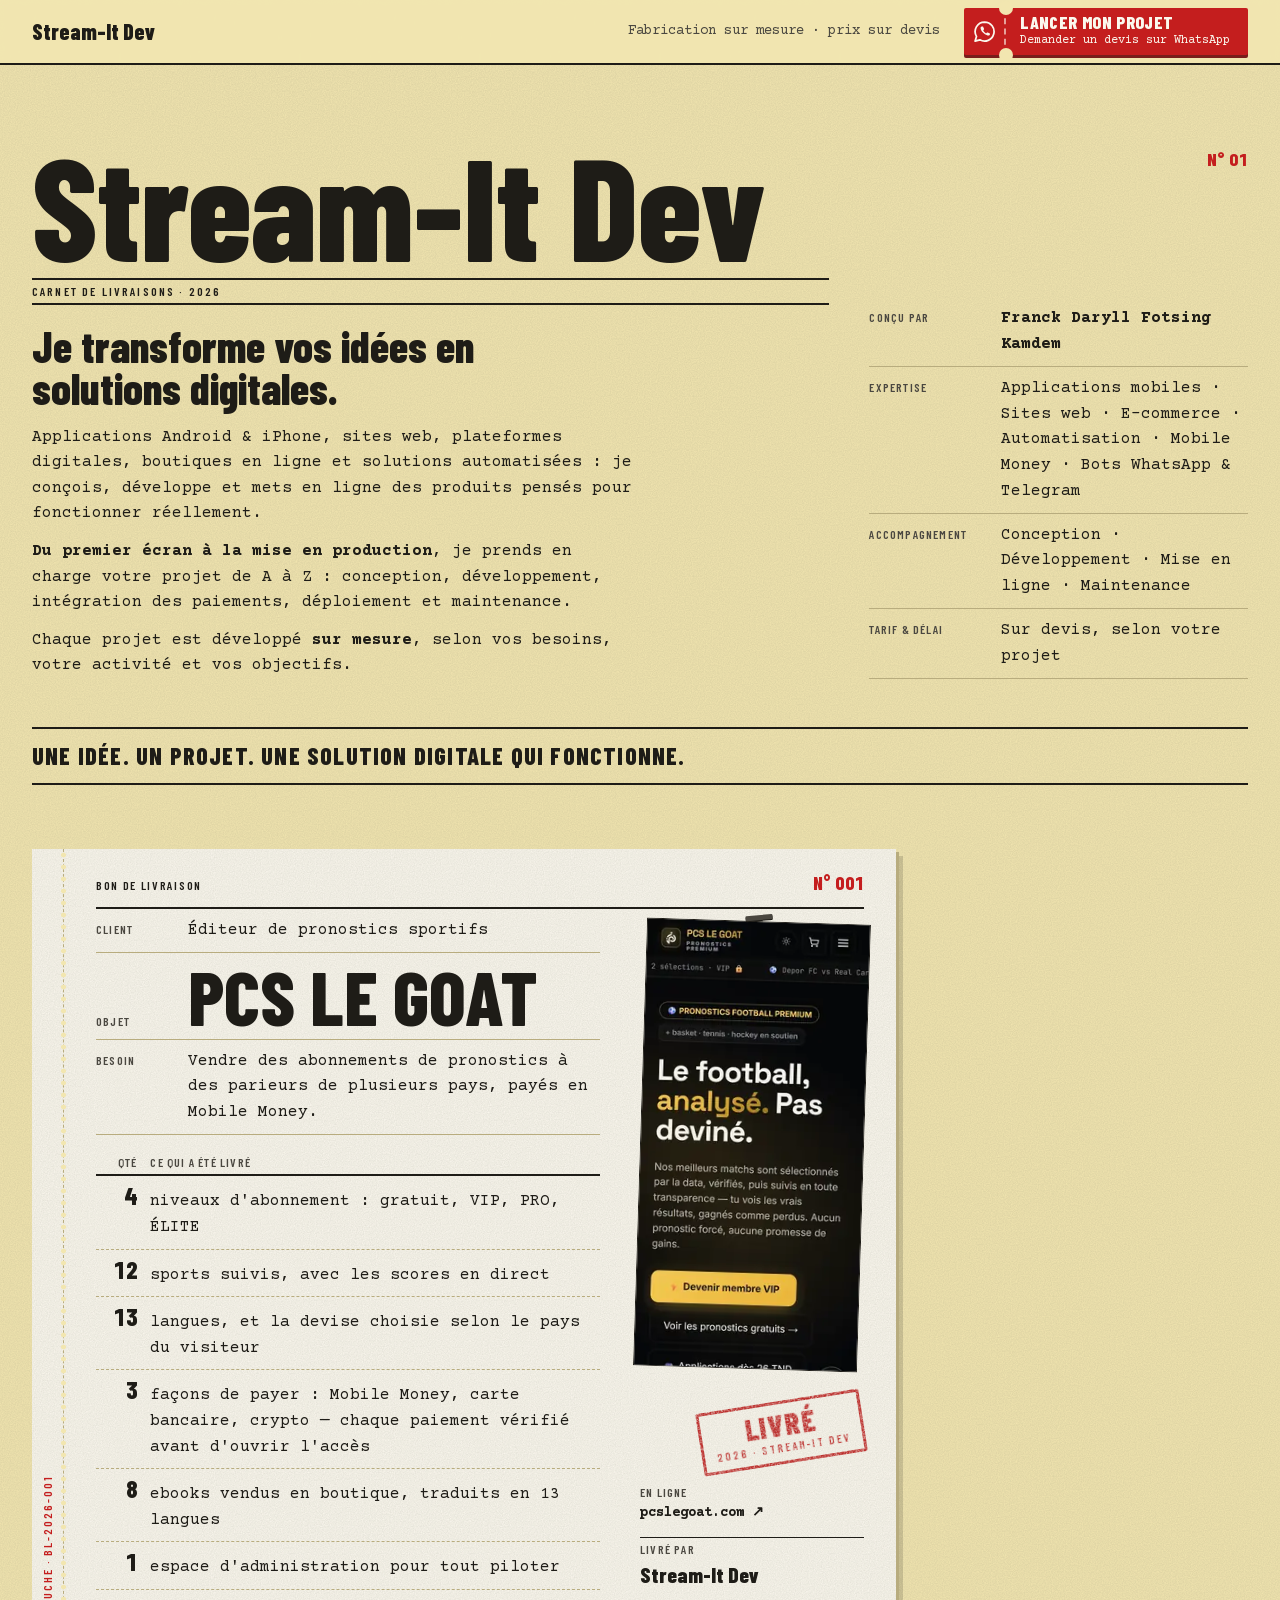
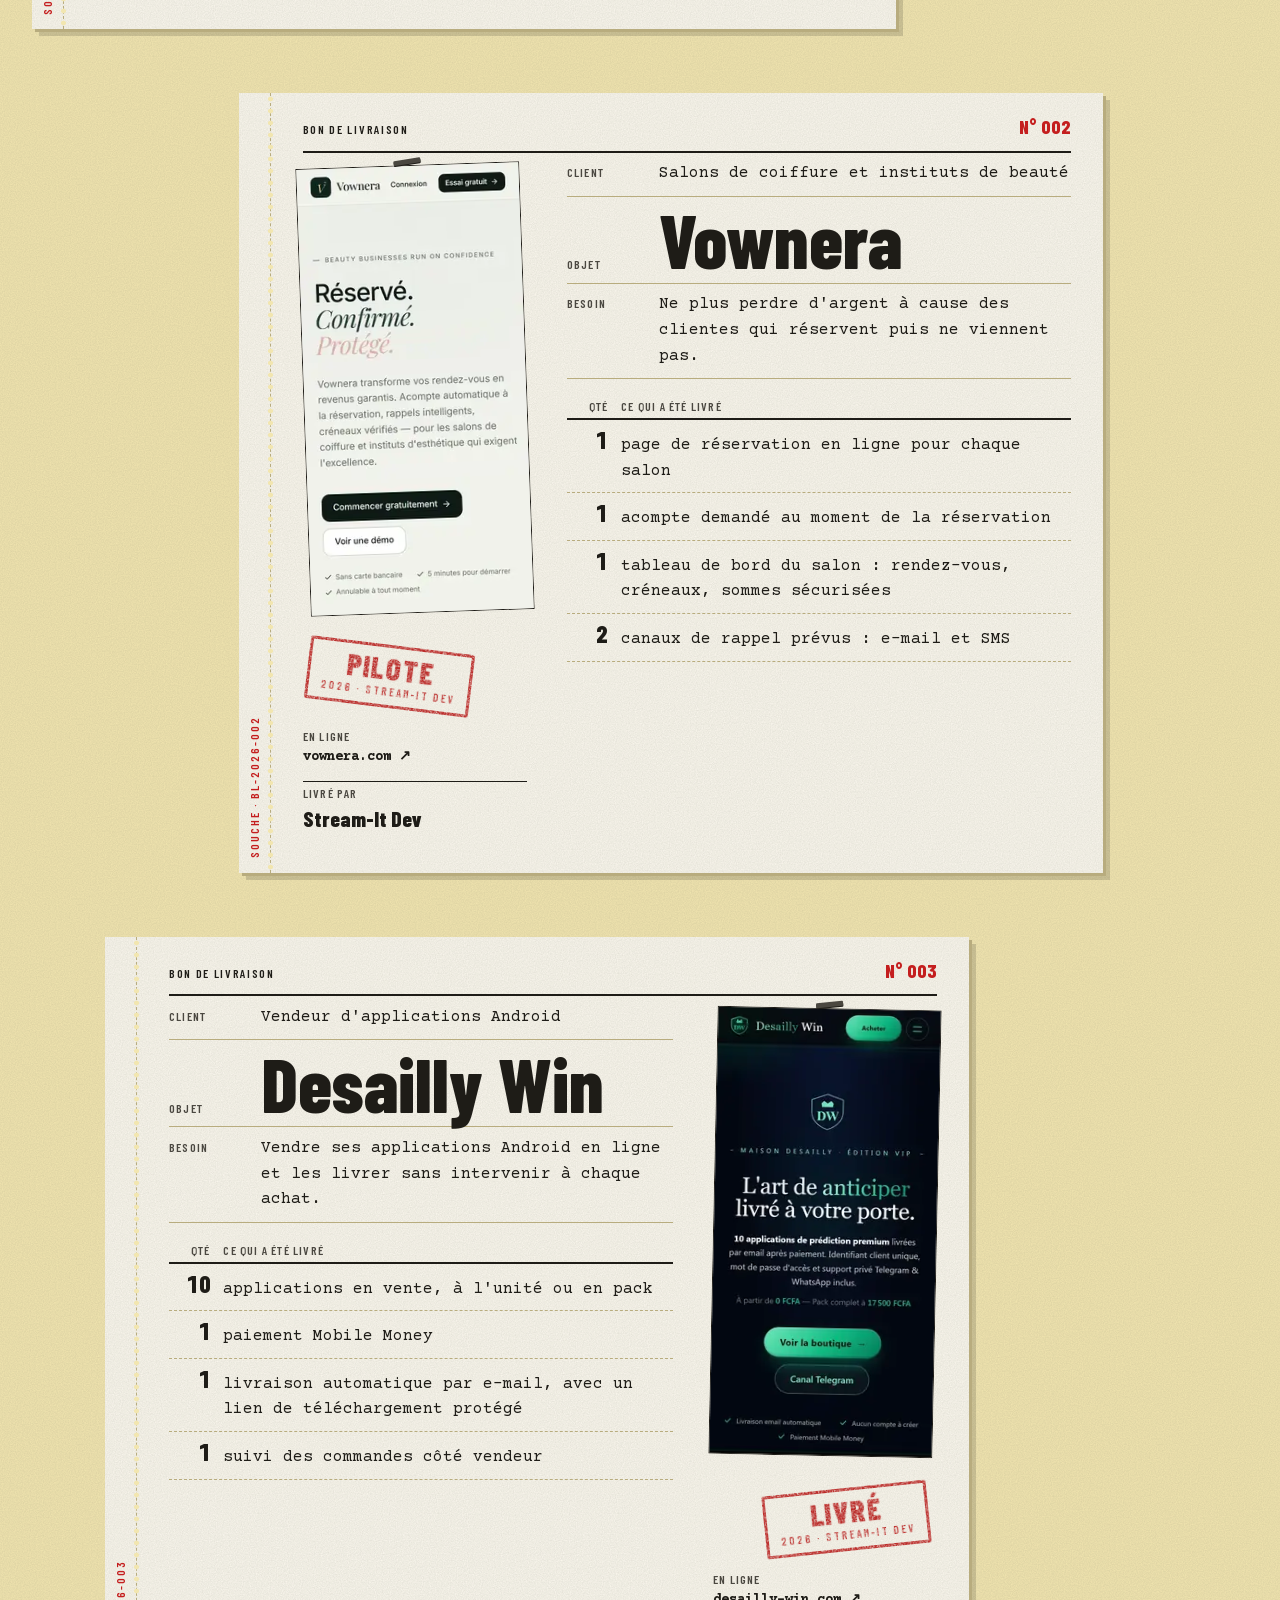
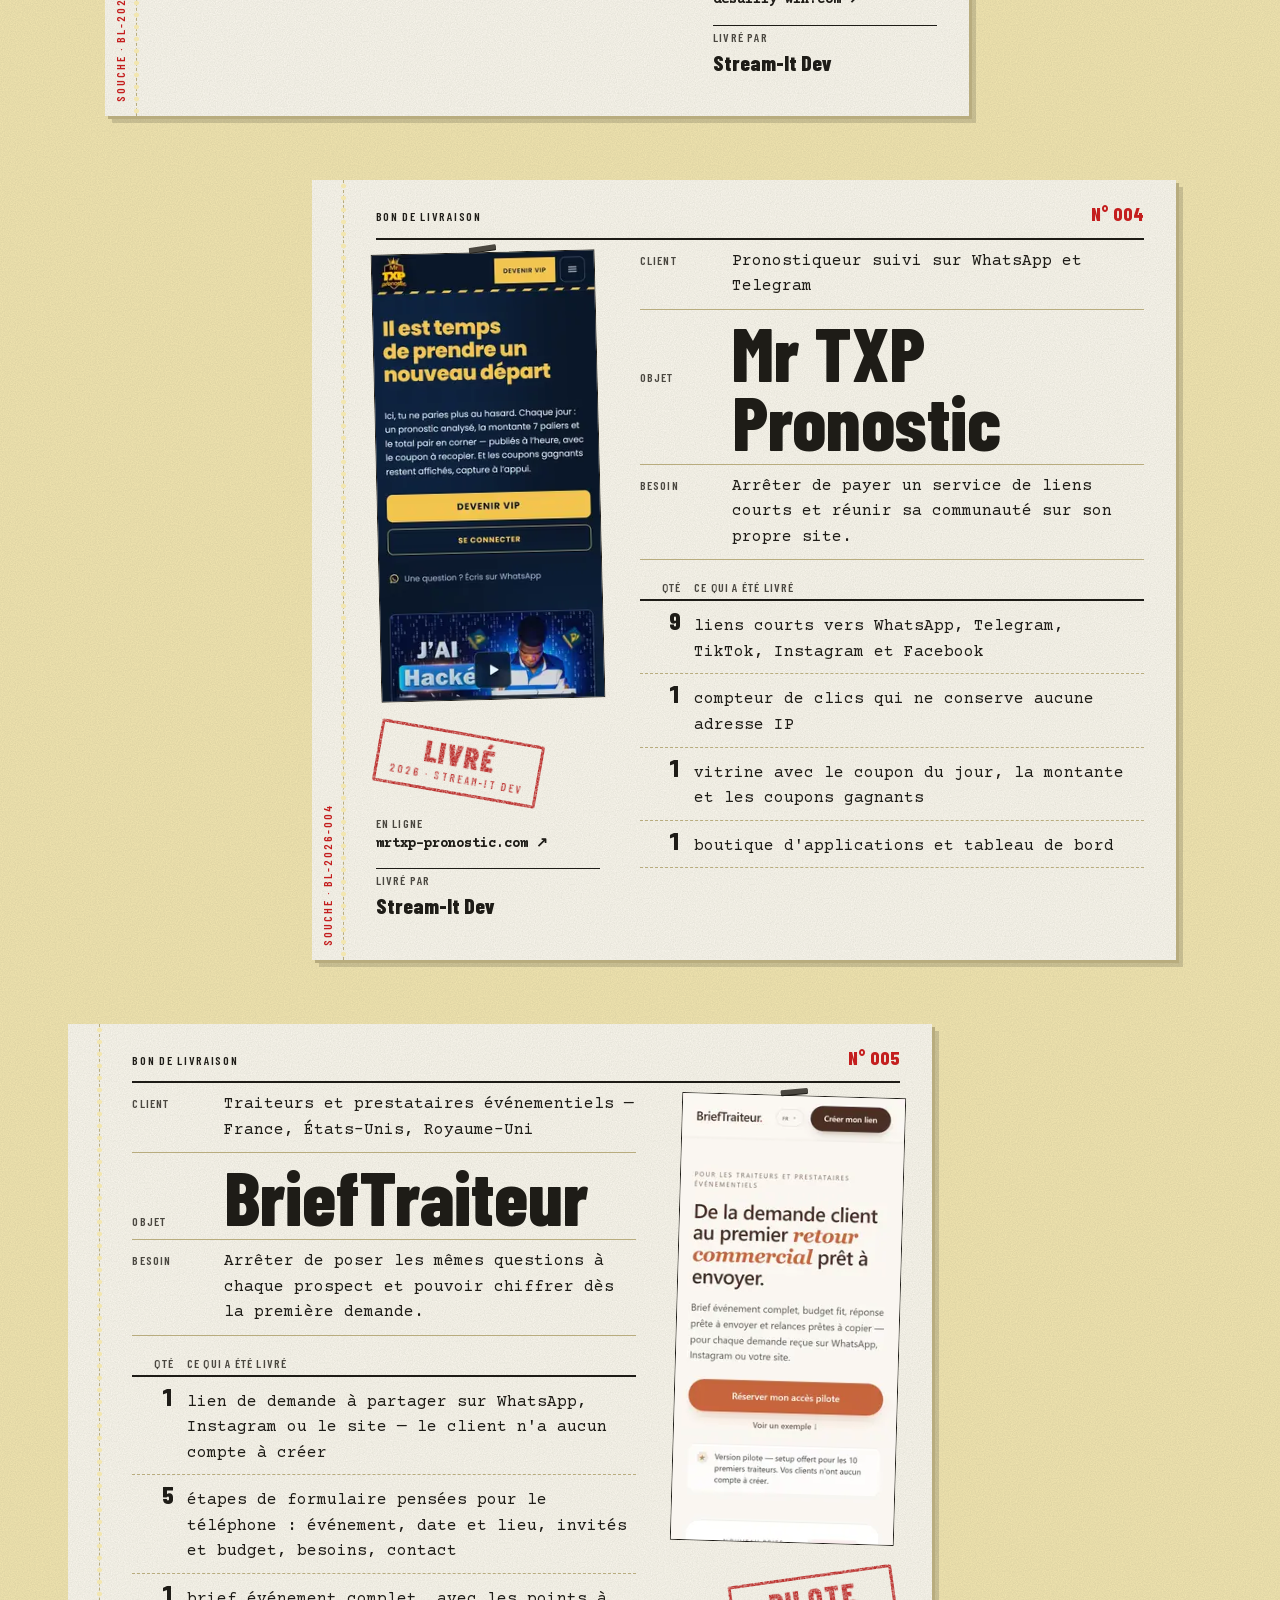
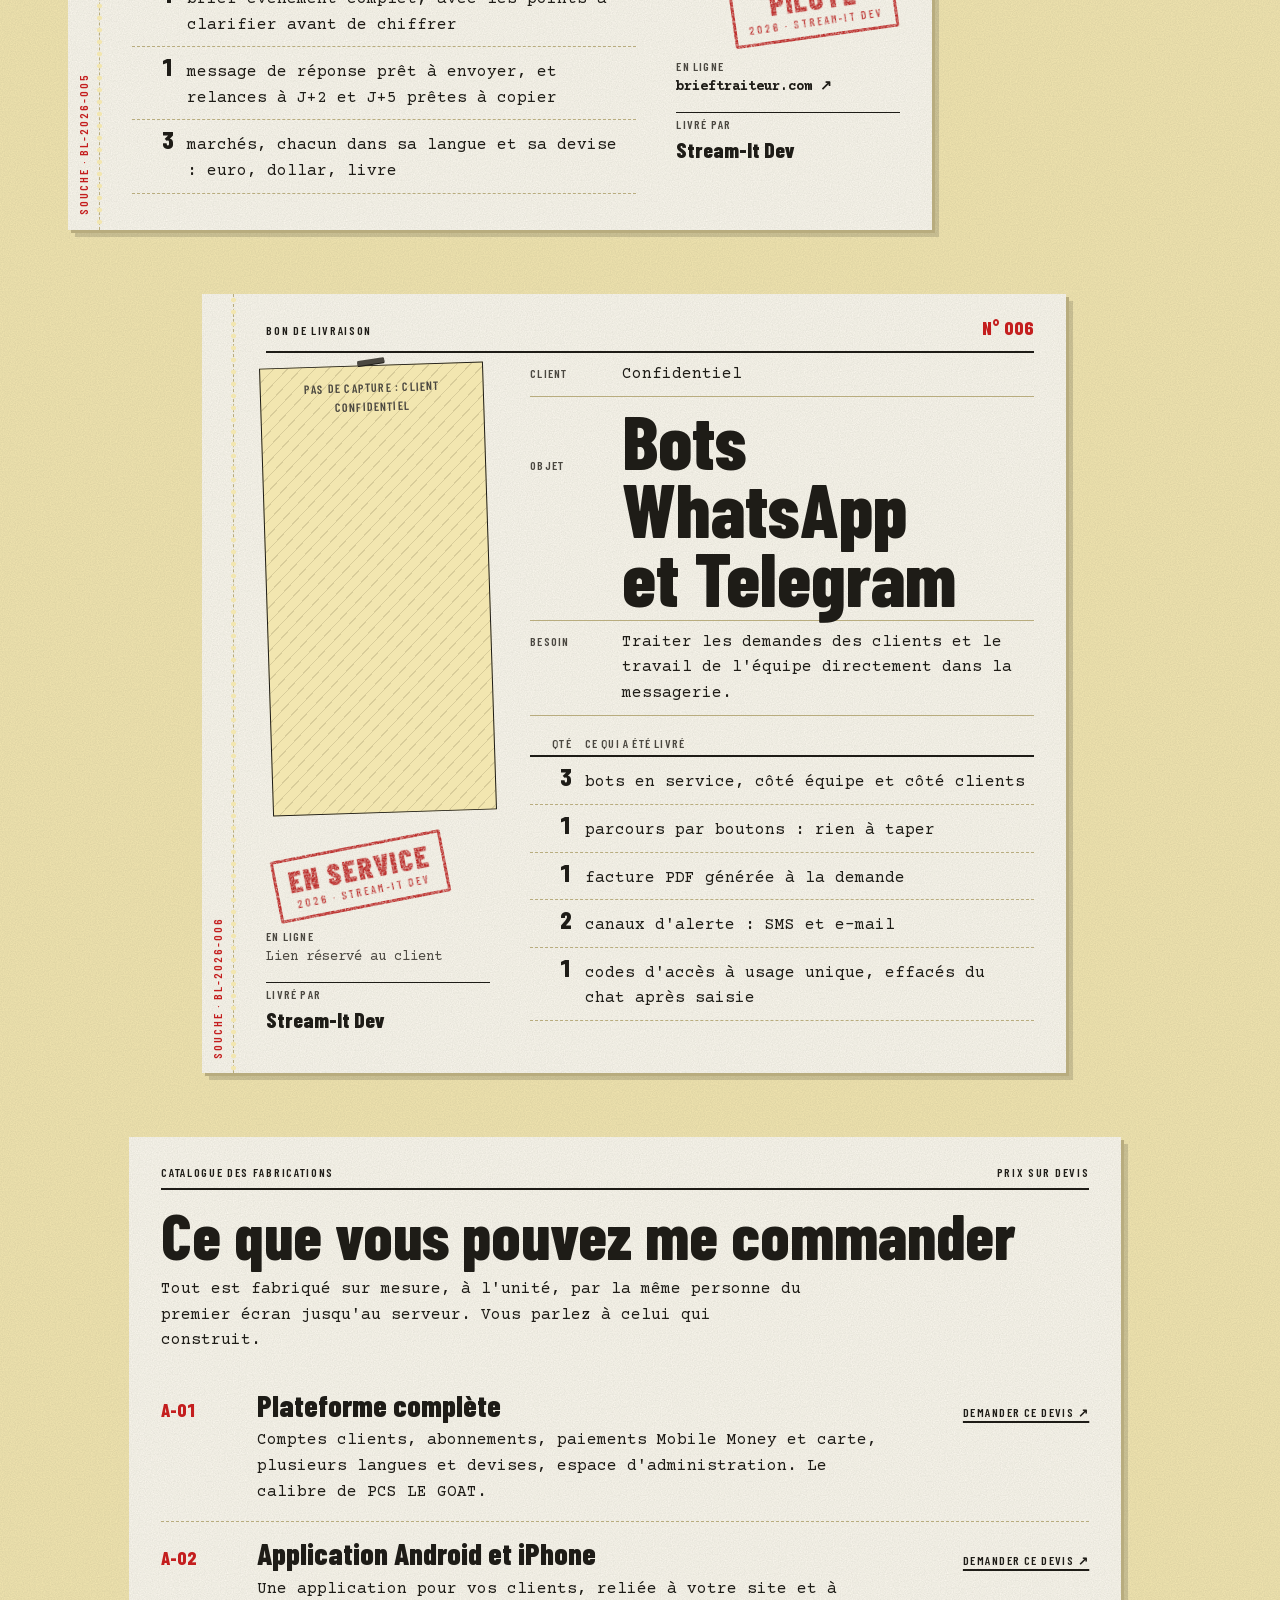
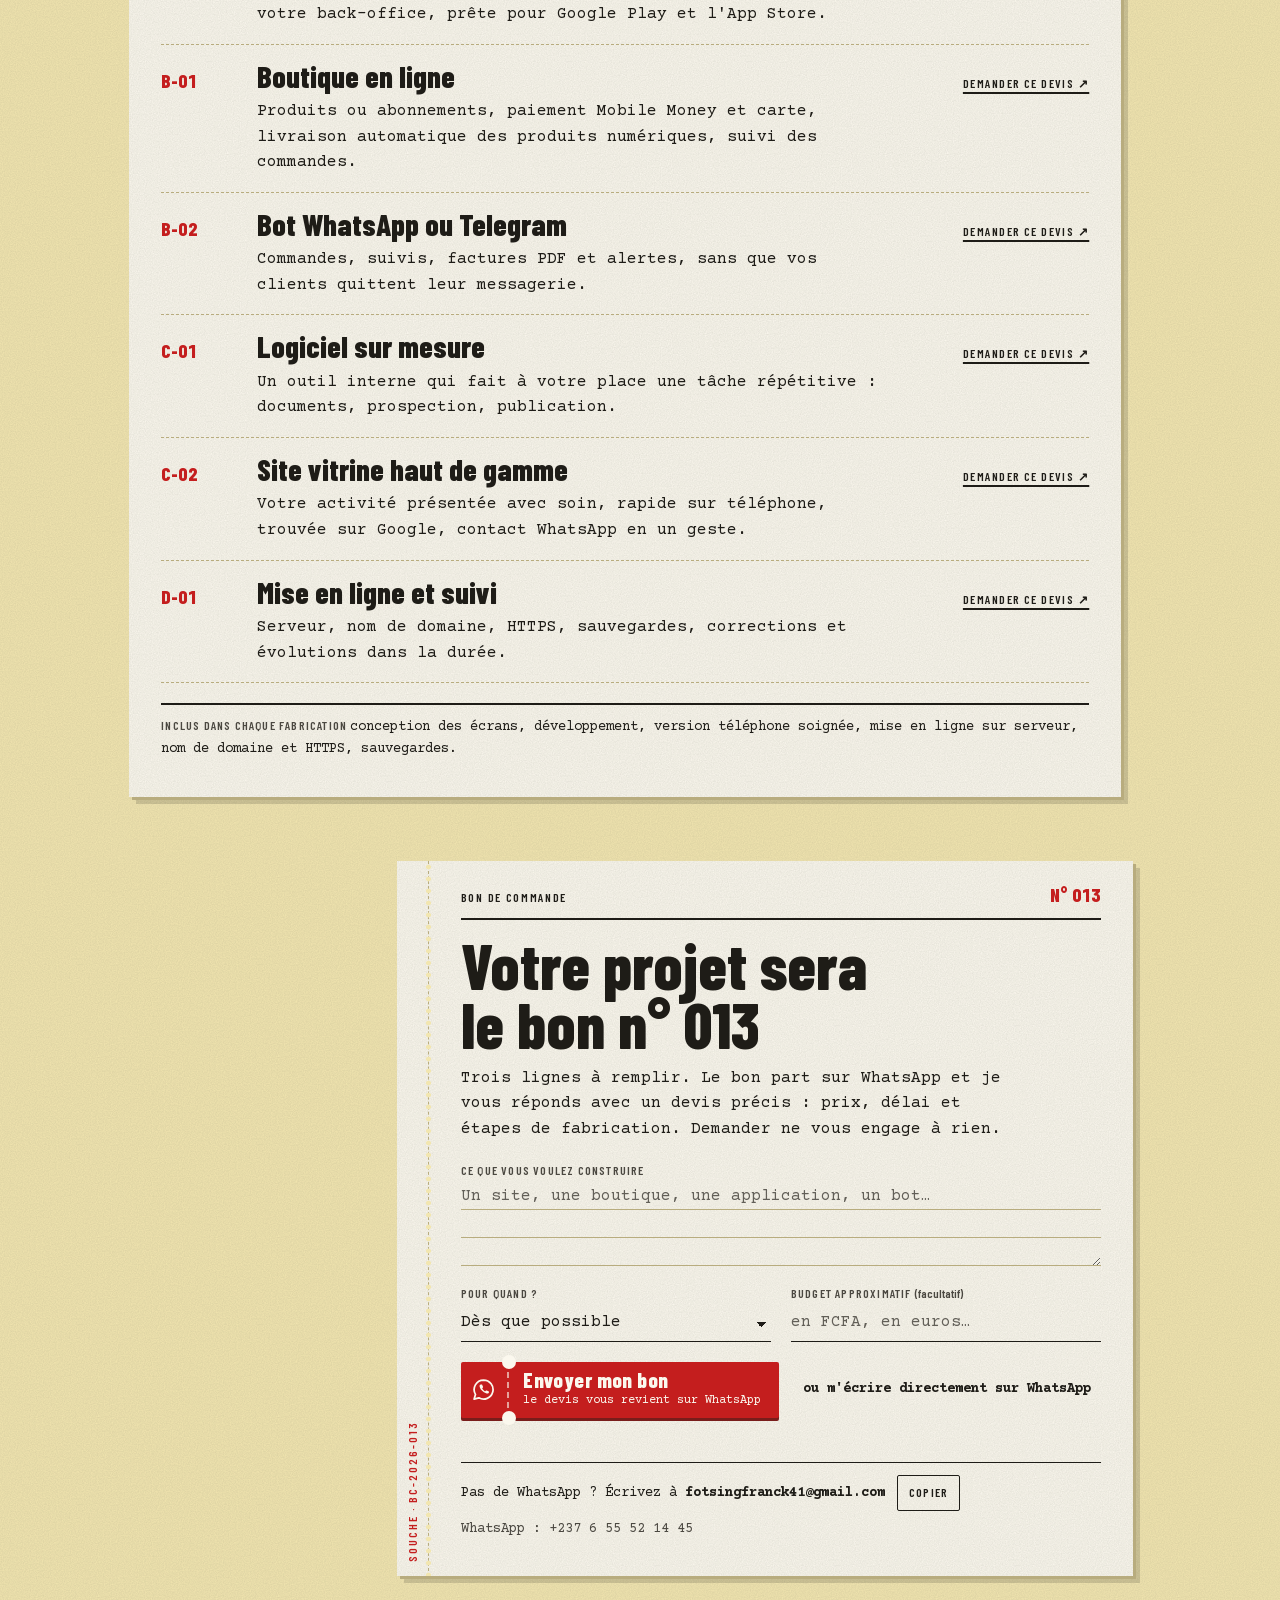
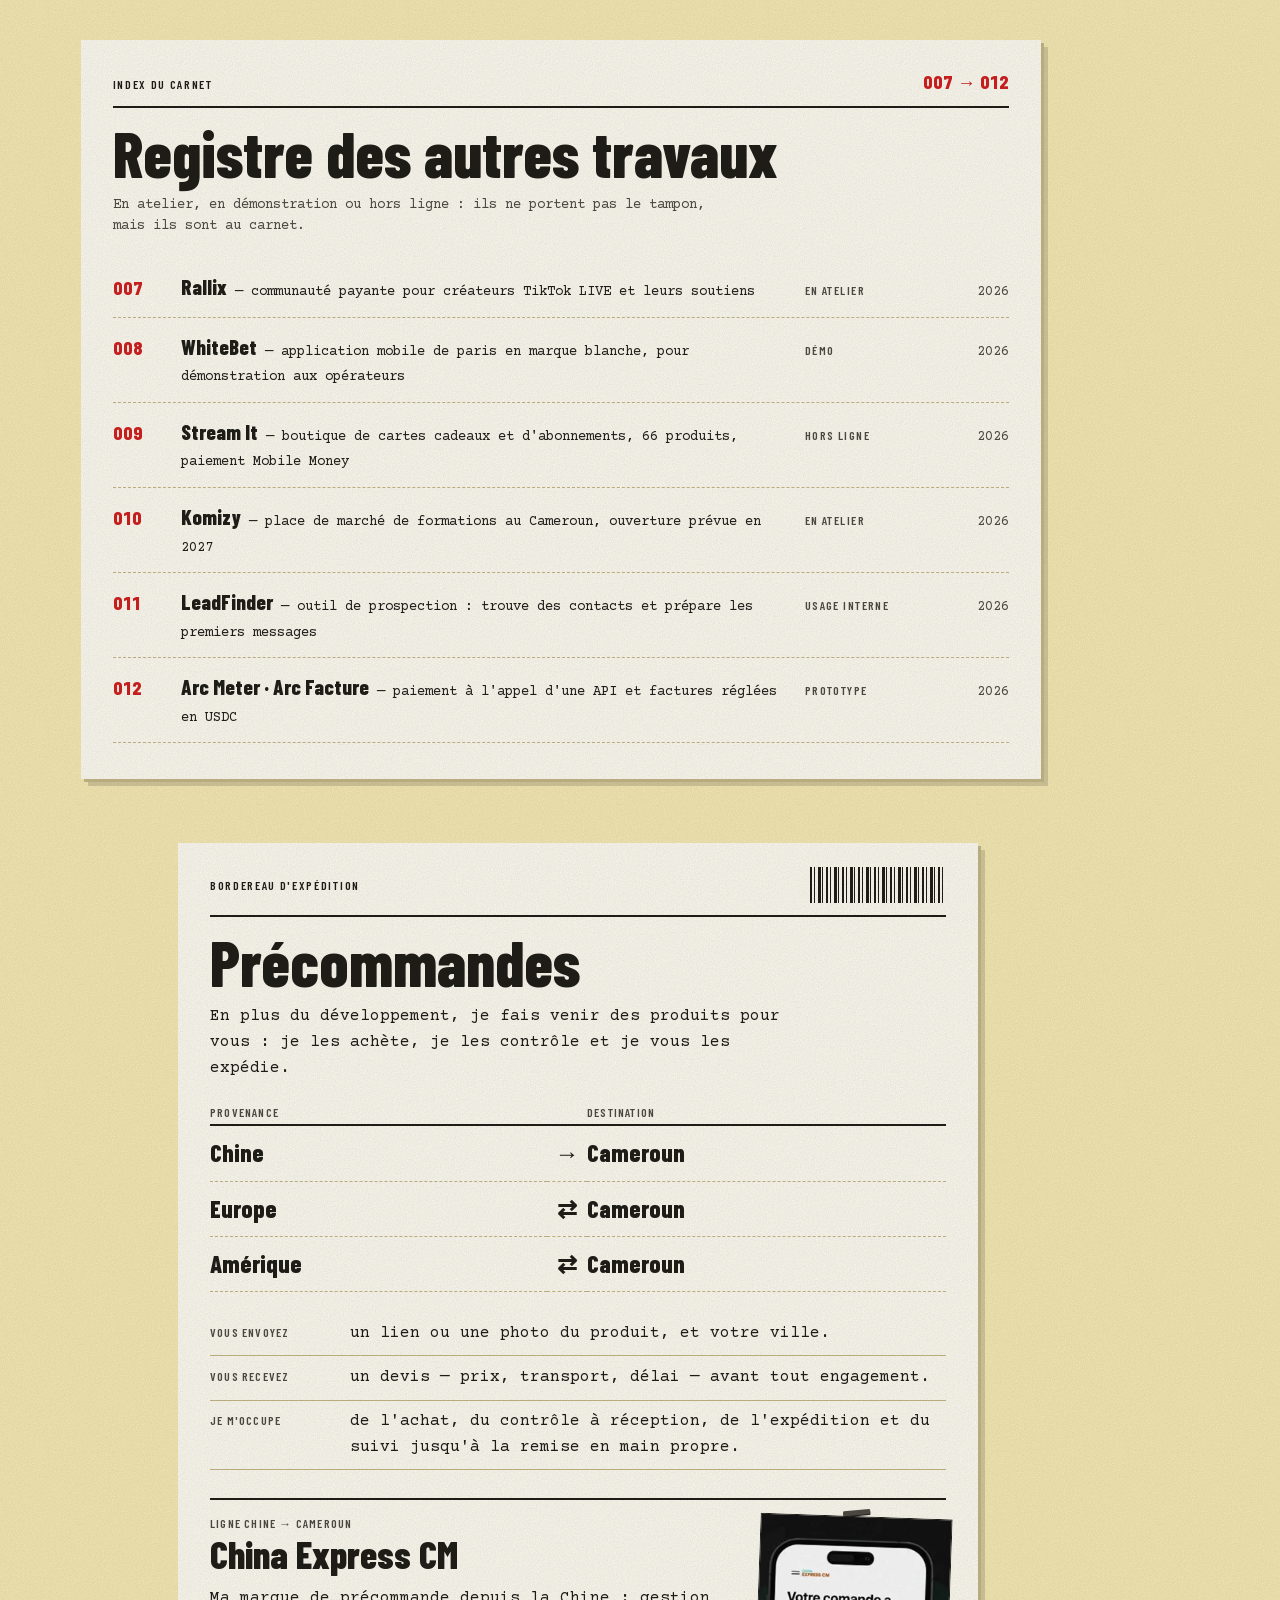
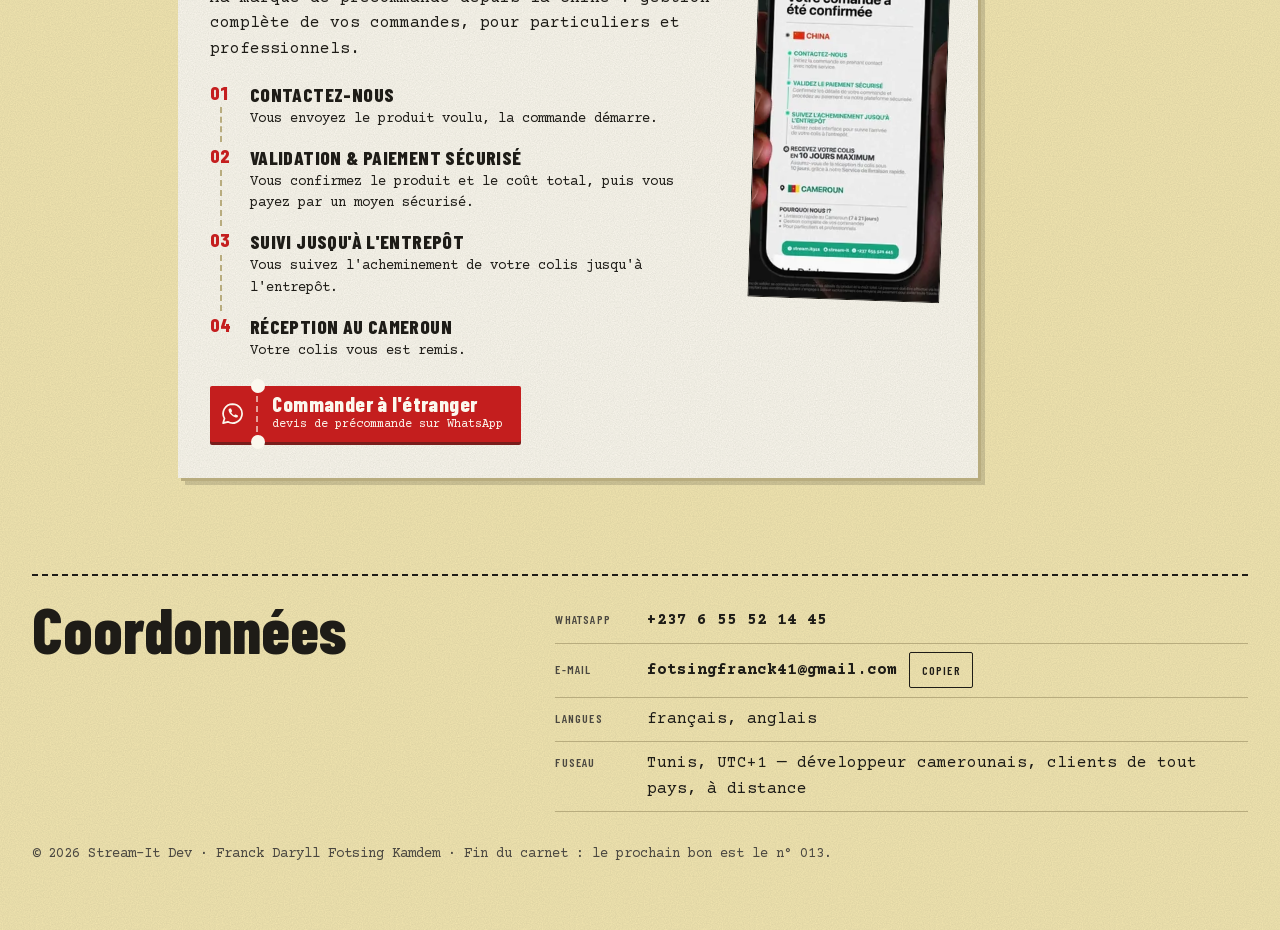
==== commit fac0f616: "BriefTraiteur de nouveau en ligne : lien brieftraiteur.com" ====
--- a/index.html
+++ b/index.html
@@ -1 +1 @@
-<!DOCTYPE html><html lang="fr" class="barlow_condensed_3bf6264e-module__rzLurq__variable courier_prime_338f1523-module__0I93rG__variable"><head><meta charSet="utf-8"/><meta name="viewport" content="width=device-width, initial-scale=1, viewport-fit=cover"/><link rel="preload" href="/_next/static/media/303804218d80822e-s.p.3lj349bs9hfu1.woff2" as="font" crossorigin="" type="font/woff2"/><link rel="preload" href="/_next/static/media/5f440d3eea613716-s.p.1xmps1tcyqv34.woff2" as="font" crossorigin="" type="font/woff2"/><link rel="preload" href="/_next/static/media/87d3ffffac5dafea-s.p.3a10o7es2neby.woff2" as="font" crossorigin="" type="font/woff2"/><link rel="preload" href="/_next/static/media/89232e6535d3b87e-s.p.2oeto2j5aaelm.woff2" as="font" crossorigin="" type="font/woff2"/><link rel="preload" as="image" imageSrcSet="/captures/pcs-m-240.webp 240w, /captures/pcs-m.webp 480w" imageSizes="(min-width: 48rem) 14rem, 6.75rem" fetchPriority="high"/><link rel="stylesheet" href="/_next/static/chunks/0xv6q9_nw2vox.css" data-precedence="next"/><meta name="next-size-adjust" content=""/><meta name="theme-color" content="#f2e6b0"/><title>Stream-It Dev — Carnet de livraisons</title><meta name="description" content="Applications Android et iPhone, grandes plateformes, boutiques Mobile Money, bots WhatsApp et Telegram : fabriqués sur mesure, livrés et en service. Votre devis sur WhatsApp en moins d&#x27;une minute."/><link rel="canonical" href="https://joe237-glitch.github.io/"/><meta property="og:title" content="Stream-It Dev — Carnet de livraisons"/><meta property="og:description" content="Applications Android et iPhone, grandes plateformes, boutiques Mobile Money, bots WhatsApp et Telegram : fabriqués sur mesure, livrés et en service. Votre devis sur WhatsApp en moins d&#x27;une minute."/><meta property="og:url" content="https://joe237-glitch.github.io/"/><meta property="og:site_name" content="Stream-It Dev"/><meta property="og:locale" content="fr_FR"/><meta property="og:image" content="https://joe237-glitch.github.io/og.jpg"/><meta property="og:image:width" content="1200"/><meta property="og:image:height" content="630"/><meta property="og:image:alt" content="Le carnet de livraisons de Stream-It Dev"/><meta property="og:type" content="website"/><meta name="twitter:card" content="summary_large_image"/><meta name="twitter:title" content="Stream-It Dev — Carnet de livraisons"/><meta name="twitter:description" content="Applications Android et iPhone, grandes plateformes, boutiques Mobile Money, bots WhatsApp et Telegram : fabriqués sur mesure, livrés et en service. Votre devis sur WhatsApp en moins d&#x27;une minute."/><meta name="twitter:image" content="https://joe237-glitch.github.io/og.jpg"/><link rel="icon" href="/icon.svg?icon.0-s0zhast9f95.svg" sizes="any" type="image/svg+xml"/></head><body><div hidden=""><!--$--><!--/$--></div><a href="#commande" class="sr-only focus:not-sr-only focus:fixed focus:left-3 focus:top-3 focus:z-50 focus:bg-souche focus:px-3 focus:py-2 focus:font-bold">Aller au bon de commande</a><div class="sticky top-0 z-40 hidden border-b-2 border-graphite bg-duplicata/95 backdrop-blur-[2px] md:block"><div class="mx-auto flex max-w-[84rem] items-center justify-between gap-6 px-8 py-2"><a href="#haut" class="font-titre text-[1.4rem] font-extrabold no-underline">Stream-It Dev</a><div class="flex items-center gap-6"><span class="text-petit text-carbone">Fabrication sur mesure · prix sur devis</span><a href="#commande" class="ticket ticket-compact ticket-sur-jaune"><span class="ticket-talon"><svg viewBox="0 0 24 24" aria-hidden="true" focusable="false"><path d="M12 2.2a9.8 9.8 0 0 0-8.4 14.8L2.2 21.8l4.9-1.3A9.8 9.8 0 1 0 12 2.2Z" fill="none" stroke="currentColor" stroke-width="1.8" stroke-linejoin="round"></path><path d="M8.6 7.3c.3-.5.6-.5.9-.5h.6c.2 0 .4.1.5.4l.8 1.9c.1.3 0 .5-.1.7l-.6.7c-.1.2-.2.4 0 .6.6 1 1.4 1.9 2.5 2.5.2.1.4.1.6 0l.7-.6c.2-.2.4-.2.7-.1l1.9.8c.3.1.4.3.4.5v.6c0 .3 0 .6-.5.9-.6.4-1.5.5-2.4.2-1.6-.5-3-1.4-4.1-2.6-1.2-1.2-2-2.5-2.5-4.1-.3-.9-.2-1.8.5-2.5Z" fill="currentColor"></path></svg></span><span class="ticket-texte"><span class="ticket-titre">LANCER MON PROJET</span><span class="ticket-sous">Demander un devis sur WhatsApp</span></span></a></div></div></div><header id="haut" class="relative mx-auto max-w-[84rem] px-gouttiere pb-8 pt-5 md:px-8 md:pb-16 md:pt-20"><span aria-hidden="true" class="absolute right-gouttiere top-6 font-titre text-[1.1rem] font-extrabold tabular-nums text-tampon md:right-8 md:top-20">N° 01</span><div class="md:grid md:grid-cols-12 md:gap-10"><div class="md:col-span-8"><h1 class="pr-14 font-titre text-carnet font-extrabold md:pr-0"><span class="whitespace-nowrap">Stream-It</span> Dev</h1><p class="mt-3 border-y-2 border-graphite py-1 font-titre text-etiquette font-semibold uppercase tracking-[0.18em]">Carnet de livraisons · 2026</p><p class="mt-5 max-w-[36rem] font-titre text-[1.95rem] font-extrabold leading-[0.95] md:text-[2.75rem]">Je transforme vos idées en solutions digitales.</p><div class="mt-4 grid max-w-[38rem] gap-3"><p>Applications Android &amp; iPhone, sites web, plateformes digitales, boutiques en ligne et solutions automatisées : je conçois, développe et mets en ligne des produits pensés pour fonctionner réellement.</p><p><strong>Du premier écran à la mise en production</strong>, je prends en charge votre projet de A à Z : conception, développement, intégration des paiements, déploiement et maintenance.</p><p>Chaque projet est développé <strong>sur mesure</strong>, selon vos besoins, votre activité et vos objectifs.</p></div></div><dl class="m-0 mt-6 md:col-span-4 md:mt-2 md:self-end"><div class="champ md:grid-cols-[7.5rem_minmax(0,1fr)]"><dt class="etiquette">Conçu par</dt><dd class="m-0 font-bold">Franck Daryll Fotsing Kamdem</dd></div><div class="champ md:grid-cols-[7.5rem_minmax(0,1fr)]"><dt class="etiquette">Expertise</dt><dd class="m-0">Applications mobiles · Sites web · E-commerce · Automatisation · Mobile Money · Bots WhatsApp &amp; Telegram</dd></div><div class="champ md:grid-cols-[7.5rem_minmax(0,1fr)]"><dt class="etiquette">Accompagnement</dt><dd class="m-0">Conception · Développement · Mise en ligne · Maintenance</dd></div><div class="champ md:grid-cols-[7.5rem_minmax(0,1fr)]"><dt class="etiquette">Tarif &amp; délai</dt><dd class="m-0">Sur devis, selon votre projet</dd></div></dl></div><p class="mt-8 border-y-2 border-graphite py-2 font-titre text-[1.15rem] font-extrabold uppercase tracking-[0.05em] md:mt-12 md:text-[1.5rem]">Une idée. Un projet. Une solution digitale qui fonctionne.</p></header><main class="mx-auto flex max-w-[84rem] flex-col gap-12 px-gouttiere pb-32 md:gap-16 md:px-8 md:pb-20"><section aria-labelledby="titre-liasse" id="liasse" class="flex flex-col gap-12 md:gap-16"><h2 id="titre-liasse" class="sr-only">Projets livrés</h2><article aria-labelledby="objet-001" data-bon="" class="bon papier liasse max-w-[54rem] mr-3 md:ml-0"><div class="souche" aria-hidden="true"><span class="souche-numero">SOUCHE · BL-2026-<!-- -->001</span></div><div class="min-w-0 px-3 pb-6 pt-3 text-[0.9375rem] md:px-8 md:pb-9 md:pt-5 md:text-corps"><div class="flex items-baseline justify-between gap-4 border-b-2 border-graphite pb-2"><span class="font-titre text-etiquette font-semibold uppercase tracking-[0.14em]">Bon de livraison</span><span class="font-titre text-[1.15rem] font-extrabold tabular-nums text-tampon">N° <!-- -->001</span></div><div class="md:grid md:gap-10 md:grid-cols-[minmax(0,1fr)_14rem]"><div class="min-w-0 "><dl class="m-0"><div class="champ"><dt class="etiquette">Client</dt><dd class="m-0">Éditeur de pronostics sportifs</dd></div><div class="champ champ-ligne"><dt class="etiquette">Objet</dt><dd class="m-0"><h2 id="objet-001" class="font-titre text-objet font-extrabold">PCS LE GOAT</h2></dd></div><div class="champ"><dt class="etiquette">Besoin</dt><dd class="m-0">Vendre des abonnements de pronostics à des parieurs de plusieurs pays, payés en Mobile Money.</dd></div></dl><div class="mt-5 flex items-baseline gap-[0.7rem] border-b-2 border-graphite pb-1 md:gap-[0.8rem]"><span class="etiquette w-[2.1rem] text-right md:w-[2.6rem]">Qté</span><span class="etiquette">Ce qui a été livré</span></div><ul class="m-0 list-none p-0"><li class="ligne"><span class="qte">4</span><span>niveaux d&#x27;abonnement : gratuit, VIP, PRO, ÉLITE</span></li><li class="ligne"><span class="qte">12</span><span>sports suivis, avec les scores en direct</span></li><li class="ligne"><span class="qte">13</span><span>langues, et la devise choisie selon le pays du visiteur</span></li><li class="ligne"><span class="qte">3</span><span>façons de payer : Mobile Money, carte bancaire, crypto — chaque paiement vérifié avant d&#x27;ouvrir l&#x27;accès</span></li><li class="ligne"><span class="qte">8</span><span>ebooks vendus en boutique, traduits en 13 langues</span></li><li class="ligne"><span class="qte">1</span><span>espace d&#x27;administration pour tout piloter</span></li></ul></div><div class="relative mt-6 grid gap-4 md:mt-3 md:block grid-cols-[6.75rem_minmax(0,1fr)]"><figure class="agrafe " style="--incline:1.8deg" data-nom="PCS LE GOAT"><img src="/captures/pcs-m.webp" srcSet="/captures/pcs-m-240.webp 240w, /captures/pcs-m.webp 480w" sizes="(min-width: 48rem) 14rem, 6.75rem" alt="Accueil de PCS LE GOAT sur téléphone : « Le football, analysé. Pas deviné. » et le bouton Devenir membre VIP" width="480" height="960" loading="eager" decoding="async" fetchPriority="high"/></figure><div class="relative flex min-w-0 flex-col justify-end gap-3 md:mt-2 md:pt-[6.75rem]"><p class="m-0"><span class="etiquette block">En ligne</span><a href="https://pcslegoat.com/" rel="noopener" class="text-petit font-bold [overflow-wrap:anywhere]">pcslegoat.com<!-- --> ↗</a></p><p class="m-0 border-t border-graphite pt-1"><span class="etiquette block">Livré par</span><span class="font-titre text-[1.35rem] font-extrabold">Stream-It Dev</span></p><p class="tampon top-1 right-0 md:top-6" style="--penche:-9deg" data-tampon=""><span class="tampon-mot">Livré</span><span class="tampon-date">2026<!-- --> · Stream-It Dev</span></p></div></div></div></div></article><article aria-labelledby="objet-002" data-bon="" class="bon papier liasse max-w-[54rem] ml-3 md:ml-[17%]"><div class="souche" aria-hidden="true"><span class="souche-numero">SOUCHE · BL-2026-<!-- -->002</span></div><div class="min-w-0 px-3 pb-6 pt-3 text-[0.9375rem] md:px-8 md:pb-9 md:pt-5 md:text-corps"><div class="flex items-baseline justify-between gap-4 border-b-2 border-graphite pb-2"><span class="font-titre text-etiquette font-semibold uppercase tracking-[0.14em]">Bon de livraison</span><span class="font-titre text-[1.15rem] font-extrabold tabular-nums text-tampon">N° <!-- -->002</span></div><div class="md:grid md:gap-10 md:grid-cols-[14rem_minmax(0,1fr)]"><div class="min-w-0 md:order-2"><dl class="m-0"><div class="champ"><dt class="etiquette">Client</dt><dd class="m-0">Salons de coiffure et instituts de beauté</dd></div><div class="champ champ-ligne"><dt class="etiquette">Objet</dt><dd class="m-0"><h2 id="objet-002" class="font-titre text-objet font-extrabold">Vownera</h2></dd></div><div class="champ"><dt class="etiquette">Besoin</dt><dd class="m-0">Ne plus perdre d&#x27;argent à cause des clientes qui réservent puis ne viennent pas.</dd></div></dl><div class="mt-5 flex items-baseline gap-[0.7rem] border-b-2 border-graphite pb-1 md:gap-[0.8rem]"><span class="etiquette w-[2.1rem] text-right md:w-[2.6rem]">Qté</span><span class="etiquette">Ce qui a été livré</span></div><ul class="m-0 list-none p-0"><li class="ligne"><span class="qte">1</span><span>page de réservation en ligne pour chaque salon</span></li><li class="ligne"><span class="qte">1</span><span>acompte demandé au moment de la réservation</span></li><li class="ligne"><span class="qte">1</span><span>tableau de bord du salon : rendez-vous, créneaux, sommes sécurisées</span></li><li class="ligne"><span class="qte">2</span><span>canaux de rappel prévus : e-mail et SMS</span></li></ul></div><div class="relative mt-6 grid gap-4 md:mt-3 md:block grid-cols-[minmax(0,1fr)_6.75rem] md:order-1"><figure class="agrafe order-2 md:order-none" style="--incline:-2deg" data-nom="Vownera"><img src="/captures/vownera-m.webp" srcSet="/captures/vownera-m-240.webp 240w, /captures/vownera-m.webp 480w" sizes="(min-width: 48rem) 14rem, 6.75rem" alt="Accueil de Vownera sur téléphone : « Réservé. Confirmé. Protégé. » et le bouton Commencer gratuitement" width="480" height="960" loading="lazy" decoding="async" fetchPriority="auto"/></figure><div class="relative flex min-w-0 flex-col justify-end gap-3 md:mt-2 md:pt-[6.75rem]"><p class="m-0"><span class="etiquette block">En ligne</span><a href="https://vownera.com/" rel="noopener" class="text-petit font-bold [overflow-wrap:anywhere]">vownera.com<!-- --> ↗</a></p><p class="m-0 border-t border-graphite pt-1"><span class="etiquette block">Livré par</span><span class="font-titre text-[1.35rem] font-extrabold">Stream-It Dev</span></p><p class="tampon top-1 left-1 md:top-6" style="--penche:7deg" data-tampon=""><span class="tampon-mot">Pilote</span><span class="tampon-date">2026<!-- --> · Stream-It Dev</span></p></div></div></div></div></article><article aria-labelledby="objet-003" data-bon="" class="bon papier liasse max-w-[54rem] mr-3 md:ml-[6%]"><div class="souche" aria-hidden="true"><span class="souche-numero">SOUCHE · BL-2026-<!-- -->003</span></div><div class="min-w-0 px-3 pb-6 pt-3 text-[0.9375rem] md:px-8 md:pb-9 md:pt-5 md:text-corps"><div class="flex items-baseline justify-between gap-4 border-b-2 border-graphite pb-2"><span class="font-titre text-etiquette font-semibold uppercase tracking-[0.14em]">Bon de livraison</span><span class="font-titre text-[1.15rem] font-extrabold tabular-nums text-tampon">N° <!-- -->003</span></div><div class="md:grid md:gap-10 md:grid-cols-[minmax(0,1fr)_14rem]"><div class="min-w-0 "><dl class="m-0"><div class="champ"><dt class="etiquette">Client</dt><dd class="m-0">Vendeur d&#x27;applications Android</dd></div><div class="champ champ-ligne"><dt class="etiquette">Objet</dt><dd class="m-0"><h2 id="objet-003" class="font-titre text-objet font-extrabold">Desailly Win</h2></dd></div><div class="champ"><dt class="etiquette">Besoin</dt><dd class="m-0">Vendre ses applications Android en ligne et les livrer sans intervenir à chaque achat.</dd></div></dl><div class="mt-5 flex items-baseline gap-[0.7rem] border-b-2 border-graphite pb-1 md:gap-[0.8rem]"><span class="etiquette w-[2.1rem] text-right md:w-[2.6rem]">Qté</span><span class="etiquette">Ce qui a été livré</span></div><ul class="m-0 list-none p-0"><li class="ligne"><span class="qte">10</span><span>applications en vente, à l&#x27;unité ou en pack</span></li><li class="ligne"><span class="qte">1</span><span>paiement Mobile Money</span></li><li class="ligne"><span class="qte">1</span><span>livraison automatique par e-mail, avec un lien de téléchargement protégé</span></li><li class="ligne"><span class="qte">1</span><span>suivi des commandes côté vendeur</span></li></ul></div><div class="relative mt-6 grid gap-4 md:mt-3 md:block grid-cols-[6.75rem_minmax(0,1fr)]"><figure class="agrafe " style="--incline:1.2deg" data-nom="Desailly Win"><img src="/captures/desailly-m.webp" srcSet="/captures/desailly-m-240.webp 240w, /captures/desailly-m.webp 480w" sizes="(min-width: 48rem) 14rem, 6.75rem" alt="Accueil de Desailly Win sur téléphone : 10 applications premium livrées par e-mail après paiement" width="480" height="960" loading="lazy" decoding="async" fetchPriority="auto"/></figure><div class="relative flex min-w-0 flex-col justify-end gap-3 md:mt-2 md:pt-[6.75rem]"><p class="m-0"><span class="etiquette block">En ligne</span><a href="https://desailly-win.com/" rel="noopener" class="text-petit font-bold [overflow-wrap:anywhere]">desailly-win.com<!-- --> ↗</a></p><p class="m-0 border-t border-graphite pt-1"><span class="etiquette block">Livré par</span><span class="font-titre text-[1.35rem] font-extrabold">Stream-It Dev</span></p><p class="tampon top-1 right-2 md:top-6" style="--penche:-6deg" data-tampon=""><span class="tampon-mot">Livré</span><span class="tampon-date">2026<!-- --> · Stream-It Dev</span></p></div></div></div></div></article><article aria-labelledby="objet-004" data-bon="" class="bon papier liasse max-w-[54rem] ml-3 md:ml-[23%]"><div class="souche" aria-hidden="true"><span class="souche-numero">SOUCHE · BL-2026-<!-- -->004</span></div><div class="min-w-0 px-3 pb-6 pt-3 text-[0.9375rem] md:px-8 md:pb-9 md:pt-5 md:text-corps"><div class="flex items-baseline justify-between gap-4 border-b-2 border-graphite pb-2"><span class="font-titre text-etiquette font-semibold uppercase tracking-[0.14em]">Bon de livraison</span><span class="font-titre text-[1.15rem] font-extrabold tabular-nums text-tampon">N° <!-- -->004</span></div><div class="md:grid md:gap-10 md:grid-cols-[14rem_minmax(0,1fr)]"><div class="min-w-0 md:order-2"><dl class="m-0"><div class="champ"><dt class="etiquette">Client</dt><dd class="m-0">Pronostiqueur suivi sur WhatsApp et Telegram</dd></div><div class="champ champ-ligne"><dt class="etiquette">Objet</dt><dd class="m-0"><h2 id="objet-004" class="font-titre text-objet font-extrabold">Mr TXP Pronostic</h2></dd></div><div class="champ"><dt class="etiquette">Besoin</dt><dd class="m-0">Arrêter de payer un service de liens courts et réunir sa communauté sur son propre site.</dd></div></dl><div class="mt-5 flex items-baseline gap-[0.7rem] border-b-2 border-graphite pb-1 md:gap-[0.8rem]"><span class="etiquette w-[2.1rem] text-right md:w-[2.6rem]">Qté</span><span class="etiquette">Ce qui a été livré</span></div><ul class="m-0 list-none p-0"><li class="ligne"><span class="qte">9</span><span>liens courts vers WhatsApp, Telegram, TikTok, Instagram et Facebook</span></li><li class="ligne"><span class="qte">1</span><span>compteur de clics qui ne conserve aucune adresse IP</span></li><li class="ligne"><span class="qte">1</span><span>vitrine avec le coupon du jour, la montante et les coupons gagnants</span></li><li class="ligne"><span class="qte">1</span><span>boutique d&#x27;applications et tableau de bord</span></li></ul></div><div class="relative mt-6 grid gap-4 md:mt-3 md:block grid-cols-[minmax(0,1fr)_6.75rem] md:order-1"><figure class="agrafe order-2 md:order-none" style="--incline:-1.4deg" data-nom="Mr TXP Pronostic"><img src="/captures/mrtxp-m.webp" srcSet="/captures/mrtxp-m-240.webp 240w, /captures/mrtxp-m.webp 480w" sizes="(min-width: 48rem) 14rem, 6.75rem" alt="Accueil de Mr TXP Pronostic sur téléphone : « Il est temps de prendre un nouveau départ » et le bouton Devenir VIP" width="480" height="960" loading="lazy" decoding="async" fetchPriority="auto"/></figure><div class="relative flex min-w-0 flex-col justify-end gap-3 md:mt-2 md:pt-[6.75rem]"><p class="m-0"><span class="etiquette block">En ligne</span><a href="https://mrtxp-pronostic.com/" rel="noopener" class="text-petit font-bold [overflow-wrap:anywhere]">mrtxp-pronostic.com<!-- --> ↗</a></p><p class="m-0 border-t border-graphite pt-1"><span class="etiquette block">Livré par</span><span class="font-titre text-[1.35rem] font-extrabold">Stream-It Dev</span></p><p class="tampon top-1 left-0 md:top-6" style="--penche:10deg" data-tampon=""><span class="tampon-mot">Livré</span><span class="tampon-date">2026<!-- --> · Stream-It Dev</span></p></div></div></div></div></article><article aria-labelledby="objet-005" data-bon="" class="bon papier liasse max-w-[54rem] mr-3 md:ml-[3%]"><div class="souche" aria-hidden="true"><span class="souche-numero">SOUCHE · BL-2026-<!-- -->005</span></div><div class="min-w-0 px-3 pb-6 pt-3 text-[0.9375rem] md:px-8 md:pb-9 md:pt-5 md:text-corps"><div class="flex items-baseline justify-between gap-4 border-b-2 border-graphite pb-2"><span class="font-titre text-etiquette font-semibold uppercase tracking-[0.14em]">Bon de livraison</span><span class="font-titre text-[1.15rem] font-extrabold tabular-nums text-tampon">N° <!-- -->005</span></div><div class="md:grid md:gap-10 md:grid-cols-[minmax(0,1fr)_14rem]"><div class="min-w-0 "><dl class="m-0"><div class="champ"><dt class="etiquette">Client</dt><dd class="m-0">Traiteurs et prestataires événementiels — France, États-Unis, Royaume-Uni</dd></div><div class="champ champ-ligne"><dt class="etiquette">Objet</dt><dd class="m-0"><h2 id="objet-005" class="font-titre text-objet font-extrabold">BriefTraiteur</h2></dd></div><div class="champ"><dt class="etiquette">Besoin</dt><dd class="m-0">Arrêter de poser les mêmes questions à chaque prospect et pouvoir chiffrer dès la première demande.</dd></div></dl><div class="mt-5 flex items-baseline gap-[0.7rem] border-b-2 border-graphite pb-1 md:gap-[0.8rem]"><span class="etiquette w-[2.1rem] text-right md:w-[2.6rem]">Qté</span><span class="etiquette">Ce qui a été livré</span></div><ul class="m-0 list-none p-0"><li class="ligne"><span class="qte">1</span><span>lien de demande à partager sur WhatsApp, Instagram ou le site — le client n&#x27;a aucun compte à créer</span></li><li class="ligne"><span class="qte">5</span><span>étapes de formulaire pensées pour le téléphone : événement, date et lieu, invités et budget, besoins, contact</span></li><li class="ligne"><span class="qte">1</span><span>brief événement complet, avec les points à clarifier avant de chiffrer</span></li><li class="ligne"><span class="qte">1</span><span>message de réponse prêt à envoyer, et relances à J+2 et J+5 prêtes à copier</span></li><li class="ligne"><span class="qte">3</span><span>marchés, chacun dans sa langue et sa devise : euro, dollar, livre</span></li></ul></div><div class="relative mt-6 grid gap-4 md:mt-3 md:block grid-cols-[6.75rem_minmax(0,1fr)]"><figure class="agrafe " style="--incline:1.6deg" data-nom="BriefTraiteur"><img src="/captures/brieftraiteur-m.webp" srcSet="/captures/brieftraiteur-m-240.webp 240w, /captures/brieftraiteur-m.webp 480w" sizes="(min-width: 48rem) 14rem, 6.75rem" alt="Accueil de BriefTraiteur sur téléphone : « De la demande client au premier retour commercial prêt à envoyer »" width="480" height="960" loading="lazy" decoding="async" fetchPriority="auto"/></figure><div class="relative flex min-w-0 flex-col justify-end gap-3 md:mt-2 md:pt-[6.75rem]"><p class="m-0"><span class="etiquette block">En ligne</span><span class="text-petit text-carbone">De retour en ligne bientôt (changement de serveur)</span></p><p class="m-0 border-t border-graphite pt-1"><span class="etiquette block">Livré par</span><span class="font-titre text-[1.35rem] font-extrabold">Stream-It Dev</span></p><p class="tampon top-1 right-1 md:top-6" style="--penche:-8deg" data-tampon=""><span class="tampon-mot">Pilote</span><span class="tampon-date">2026<!-- --> · Stream-It Dev</span></p></div></div></div></div></article><article aria-labelledby="objet-006" data-bon="" class="bon papier liasse max-w-[54rem] ml-3 md:ml-[14%]"><div class="souche" aria-hidden="true"><span class="souche-numero">SOUCHE · BL-2026-<!-- -->006</span></div><div class="min-w-0 px-3 pb-6 pt-3 text-[0.9375rem] md:px-8 md:pb-9 md:pt-5 md:text-corps"><div class="flex items-baseline justify-between gap-4 border-b-2 border-graphite pb-2"><span class="font-titre text-etiquette font-semibold uppercase tracking-[0.14em]">Bon de livraison</span><span class="font-titre text-[1.15rem] font-extrabold tabular-nums text-tampon">N° <!-- -->006</span></div><div class="md:grid md:gap-10 md:grid-cols-[14rem_minmax(0,1fr)]"><div class="min-w-0 md:order-2"><dl class="m-0"><div class="champ"><dt class="etiquette">Client</dt><dd class="m-0">Confidentiel</dd></div><div class="champ champ-ligne"><dt class="etiquette">Objet</dt><dd class="m-0"><h2 id="objet-006" class="font-titre text-objet font-extrabold">Bots WhatsApp et Telegram</h2></dd></div><div class="champ"><dt class="etiquette">Besoin</dt><dd class="m-0">Traiter les demandes des clients et le travail de l&#x27;équipe directement dans la messagerie.</dd></div></dl><div class="mt-5 flex items-baseline gap-[0.7rem] border-b-2 border-graphite pb-1 md:gap-[0.8rem]"><span class="etiquette w-[2.1rem] text-right md:w-[2.6rem]">Qté</span><span class="etiquette">Ce qui a été livré</span></div><ul class="m-0 list-none p-0"><li class="ligne"><span class="qte">3</span><span>bots en service, côté équipe et côté clients</span></li><li class="ligne"><span class="qte">1</span><span>parcours par boutons : rien à taper</span></li><li class="ligne"><span class="qte">1</span><span>facture PDF générée à la demande</span></li><li class="ligne"><span class="qte">2</span><span>canaux d&#x27;alerte : SMS et e-mail</span></li><li class="ligne"><span class="qte">1</span><span>codes d&#x27;accès à usage unique, effacés du chat après saisie</span></li></ul></div><div class="relative mt-6 grid gap-4 md:mt-3 md:block grid-cols-[minmax(0,1fr)_6.75rem] md:order-1"><figure class="agrafe order-2 md:order-none" style="--incline:-1.8deg" data-nom="Bots WhatsApp et Telegram"><div class="cadre-vide">Pas de capture : client confidentiel</div></figure><div class="relative flex min-w-0 flex-col justify-end gap-3 md:mt-2 md:pt-[6.75rem]"><p class="m-0"><span class="etiquette block">En ligne</span><span class="text-petit text-carbone">Lien réservé au client</span></p><p class="m-0 border-t border-graphite pt-1"><span class="etiquette block">Livré par</span><span class="font-titre text-[1.35rem] font-extrabold">Stream-It Dev</span></p><p class="tampon top-1 left-2 md:top-6" style="--penche:-11deg" data-tampon=""><span class="tampon-mot">En service</span><span class="tampon-date">2026<!-- --> · Stream-It Dev</span></p></div></div></div></div></article></section><section aria-labelledby="titre-catalogue" class="papier liasse ml-3 max-w-[62rem] px-4 pb-6 pt-5 md:ml-[8%] md:px-8 md:pb-9 md:pt-7"><div class="flex items-baseline justify-between gap-4 border-b-2 border-graphite pb-2"><span class="font-titre text-etiquette font-semibold uppercase tracking-[0.14em]">Catalogue des fabrications</span><span class="font-titre text-etiquette font-semibold uppercase tracking-[0.14em]">Prix sur devis</span></div><h2 id="titre-catalogue" class="mt-4 font-titre text-section font-extrabold">Ce que vous pouvez me commander</h2><p class="mt-3 max-w-[40rem]">Tout est fabriqué sur mesure, à l&#x27;unité, par la même personne du premier écran jusqu&#x27;au serveur. Vous parlez à celui qui construit.</p><ol class="m-0 mt-5 list-none p-0"><li class="grid grid-cols-[3.4rem_minmax(0,1fr)] gap-x-3 border-b border-dashed border-filet py-4 md:grid-cols-[4.5rem_minmax(0,1fr)_11rem] md:items-baseline md:gap-x-6"><span class="font-titre text-[1.15rem] font-extrabold tabular-nums text-tampon">A-01</span><div class="min-w-0"><h3 class="font-titre text-[1.6rem] font-extrabold leading-none md:text-[1.9rem]">Plateforme complète</h3><p class="mt-2 text-[0.9375rem] md:text-corps">Comptes clients, abonnements, paiements Mobile Money et carte, plusieurs langues et devises, espace d&#x27;administration. Le calibre de PCS LE GOAT.</p></div><a href="https://wa.me/237655521445?text=Bonjour%20Stream-It%20Dev%2C%20je%20souhaite%20un%20devis%20pour%20la%20r%C3%A9f%C3%A9rence%20A-01%20%E2%80%94%20Plateforme%20compl%C3%A8te.%0A%0AMon%20projet%20%3A%20" rel="noopener" class="col-start-2 mt-3 font-titre text-etiquette font-semibold uppercase tracking-[0.12em] underline decoration-2 underline-offset-4 md:col-start-auto md:mt-0 md:text-right">Demander ce devis ↗</a></li><li class="grid grid-cols-[3.4rem_minmax(0,1fr)] gap-x-3 border-b border-dashed border-filet py-4 md:grid-cols-[4.5rem_minmax(0,1fr)_11rem] md:items-baseline md:gap-x-6"><span class="font-titre text-[1.15rem] font-extrabold tabular-nums text-tampon">A-02</span><div class="min-w-0"><h3 class="font-titre text-[1.6rem] font-extrabold leading-none md:text-[1.9rem]">Application Android et iPhone</h3><p class="mt-2 text-[0.9375rem] md:text-corps">Une application pour vos clients, reliée à votre site et à votre back-office, prête pour Google Play et l&#x27;App Store.</p></div><a href="https://wa.me/237655521445?text=Bonjour%20Stream-It%20Dev%2C%20je%20souhaite%20un%20devis%20pour%20la%20r%C3%A9f%C3%A9rence%20A-02%20%E2%80%94%20Application%20Android%20et%20iPhone.%0A%0AMon%20projet%20%3A%20" rel="noopener" class="col-start-2 mt-3 font-titre text-etiquette font-semibold uppercase tracking-[0.12em] underline decoration-2 underline-offset-4 md:col-start-auto md:mt-0 md:text-right">Demander ce devis ↗</a></li><li class="grid grid-cols-[3.4rem_minmax(0,1fr)] gap-x-3 border-b border-dashed border-filet py-4 md:grid-cols-[4.5rem_minmax(0,1fr)_11rem] md:items-baseline md:gap-x-6"><span class="font-titre text-[1.15rem] font-extrabold tabular-nums text-tampon">B-01</span><div class="min-w-0"><h3 class="font-titre text-[1.6rem] font-extrabold leading-none md:text-[1.9rem]">Boutique en ligne</h3><p class="mt-2 text-[0.9375rem] md:text-corps">Produits ou abonnements, paiement Mobile Money et carte, livraison automatique des produits numériques, suivi des commandes.</p></div><a href="https://wa.me/237655521445?text=Bonjour%20Stream-It%20Dev%2C%20je%20souhaite%20un%20devis%20pour%20la%20r%C3%A9f%C3%A9rence%20B-01%20%E2%80%94%20Boutique%20en%20ligne.%0A%0AMon%20projet%20%3A%20" rel="noopener" class="col-start-2 mt-3 font-titre text-etiquette font-semibold uppercase tracking-[0.12em] underline decoration-2 underline-offset-4 md:col-start-auto md:mt-0 md:text-right">Demander ce devis ↗</a></li><li class="grid grid-cols-[3.4rem_minmax(0,1fr)] gap-x-3 border-b border-dashed border-filet py-4 md:grid-cols-[4.5rem_minmax(0,1fr)_11rem] md:items-baseline md:gap-x-6"><span class="font-titre text-[1.15rem] font-extrabold tabular-nums text-tampon">B-02</span><div class="min-w-0"><h3 class="font-titre text-[1.6rem] font-extrabold leading-none md:text-[1.9rem]">Bot WhatsApp ou Telegram</h3><p class="mt-2 text-[0.9375rem] md:text-corps">Commandes, suivis, factures PDF et alertes, sans que vos clients quittent leur messagerie.</p></div><a href="https://wa.me/237655521445?text=Bonjour%20Stream-It%20Dev%2C%20je%20souhaite%20un%20devis%20pour%20la%20r%C3%A9f%C3%A9rence%20B-02%20%E2%80%94%20Bot%20WhatsApp%20ou%20Telegram.%0A%0AMon%20projet%20%3A%20" rel="noopener" class="col-start-2 mt-3 font-titre text-etiquette font-semibold uppercase tracking-[0.12em] underline decoration-2 underline-offset-4 md:col-start-auto md:mt-0 md:text-right">Demander ce devis ↗</a></li><li class="grid grid-cols-[3.4rem_minmax(0,1fr)] gap-x-3 border-b border-dashed border-filet py-4 md:grid-cols-[4.5rem_minmax(0,1fr)_11rem] md:items-baseline md:gap-x-6"><span class="font-titre text-[1.15rem] font-extrabold tabular-nums text-tampon">C-01</span><div class="min-w-0"><h3 class="font-titre text-[1.6rem] font-extrabold leading-none md:text-[1.9rem]">Logiciel sur mesure</h3><p class="mt-2 text-[0.9375rem] md:text-corps">Un outil interne qui fait à votre place une tâche répétitive : documents, prospection, publication.</p></div><a href="https://wa.me/237655521445?text=Bonjour%20Stream-It%20Dev%2C%20je%20souhaite%20un%20devis%20pour%20la%20r%C3%A9f%C3%A9rence%20C-01%20%E2%80%94%20Logiciel%20sur%20mesure.%0A%0AMon%20projet%20%3A%20" rel="noopener" class="col-start-2 mt-3 font-titre text-etiquette font-semibold uppercase tracking-[0.12em] underline decoration-2 underline-offset-4 md:col-start-auto md:mt-0 md:text-right">Demander ce devis ↗</a></li><li class="grid grid-cols-[3.4rem_minmax(0,1fr)] gap-x-3 border-b border-dashed border-filet py-4 md:grid-cols-[4.5rem_minmax(0,1fr)_11rem] md:items-baseline md:gap-x-6"><span class="font-titre text-[1.15rem] font-extrabold tabular-nums text-tampon">C-02</span><div class="min-w-0"><h3 class="font-titre text-[1.6rem] font-extrabold leading-none md:text-[1.9rem]">Site vitrine haut de gamme</h3><p class="mt-2 text-[0.9375rem] md:text-corps">Votre activité présentée avec soin, rapide sur téléphone, trouvée sur Google, contact WhatsApp en un geste.</p></div><a href="https://wa.me/237655521445?text=Bonjour%20Stream-It%20Dev%2C%20je%20souhaite%20un%20devis%20pour%20la%20r%C3%A9f%C3%A9rence%20C-02%20%E2%80%94%20Site%20vitrine%20haut%20de%20gamme.%0A%0AMon%20projet%20%3A%20" rel="noopener" class="col-start-2 mt-3 font-titre text-etiquette font-semibold uppercase tracking-[0.12em] underline decoration-2 underline-offset-4 md:col-start-auto md:mt-0 md:text-right">Demander ce devis ↗</a></li><li class="grid grid-cols-[3.4rem_minmax(0,1fr)] gap-x-3 border-b border-dashed border-filet py-4 md:grid-cols-[4.5rem_minmax(0,1fr)_11rem] md:items-baseline md:gap-x-6"><span class="font-titre text-[1.15rem] font-extrabold tabular-nums text-tampon">D-01</span><div class="min-w-0"><h3 class="font-titre text-[1.6rem] font-extrabold leading-none md:text-[1.9rem]">Mise en ligne et suivi</h3><p class="mt-2 text-[0.9375rem] md:text-corps">Serveur, nom de domaine, HTTPS, sauvegardes, corrections et évolutions dans la durée.</p></div><a href="https://wa.me/237655521445?text=Bonjour%20Stream-It%20Dev%2C%20je%20souhaite%20un%20devis%20pour%20la%20r%C3%A9f%C3%A9rence%20D-01%20%E2%80%94%20Mise%20en%20ligne%20et%20suivi.%0A%0AMon%20projet%20%3A%20" rel="noopener" class="col-start-2 mt-3 font-titre text-etiquette font-semibold uppercase tracking-[0.12em] underline decoration-2 underline-offset-4 md:col-start-auto md:mt-0 md:text-right">Demander ce devis ↗</a></li></ol><p class="mt-5 border-t-2 border-graphite pt-3 text-petit"><span class="etiquette">Inclus dans chaque fabrication </span>conception des écrans, développement, version téléphone soignée, mise en ligne sur serveur, nom de domaine et HTTPS, sauvegardes.</p></section><section id="commande" aria-labelledby="titre-commande" data-bon="" class="bon papier liasse ml-3 max-w-[46rem] md:ml-[30%]"><div class="souche" aria-hidden="true"><span class="souche-numero">SOUCHE · BC-2026-<!-- -->013</span></div><div class="min-w-0 px-4 pb-6 pt-3 md:px-8 md:pb-9 md:pt-5"><div class="flex items-baseline justify-between gap-4 border-b-2 border-graphite pb-2"><span class="font-titre text-etiquette font-semibold uppercase tracking-[0.14em]">Bon de commande</span><span class="font-titre text-[1.15rem] font-extrabold tabular-nums text-tampon">N° <!-- -->013</span></div><h2 id="titre-commande" class="mt-4 font-titre text-section font-extrabold">Votre projet sera le bon n° <!-- -->013</h2><p class="mt-3 max-w-[34rem]">Trois lignes à remplir. Le bon part sur WhatsApp et je vous réponds avec un devis précis : prix, délai et étapes de fabrication. Demander ne vous engage à rien.</p><form id="bon-commande" noValidate="" class="mt-5 grid gap-5"><div class="grid gap-1"><label for="projet" class="etiquette">Ce que vous voulez construire</label><textarea id="projet" name="projet" rows="3" required="" aria-describedby="erreur-commande" placeholder="Un site, une boutique, une application, un bot…" class="saisie"></textarea></div><div class="grid gap-5 md:grid-cols-2"><div class="grid gap-1"><label for="quand" class="etiquette">Pour quand ?</label><select id="quand" name="quand" class="saisie"><option selected="">Dès que possible</option><option>Ce mois-ci</option><option>Dans 2 ou 3 mois</option><option>Je ne sais pas encore</option></select></div><div class="grid gap-1"><label for="budget" class="etiquette">Budget approximatif <span class="normal-case tracking-normal">(facultatif)</span></label><input id="budget" type="text" autoComplete="off" placeholder="en FCFA, en euros…" class="saisie" name="budget"/></div></div><p id="erreur-commande" role="alert" hidden="" class="m-0 font-bold text-tampon"></p><div class="flex flex-wrap items-center gap-x-6 gap-y-3"><button type="submit" class="ticket w-full md:w-auto"><span class="ticket-talon"><svg viewBox="0 0 24 24" aria-hidden="true" focusable="false"><path d="M12 2.2a9.8 9.8 0 0 0-8.4 14.8L2.2 21.8l4.9-1.3A9.8 9.8 0 1 0 12 2.2Z" fill="none" stroke="currentColor" stroke-width="1.8" stroke-linejoin="round"></path><path d="M8.6 7.3c.3-.5.6-.5.9-.5h.6c.2 0 .4.1.5.4l.8 1.9c.1.3 0 .5-.1.7l-.6.7c-.1.2-.2.4 0 .6.6 1 1.4 1.9 2.5 2.5.2.1.4.1.6 0l.7-.6c.2-.2.4-.2.7-.1l1.9.8c.3.1.4.3.4.5v.6c0 .3 0 .6-.5.9-.6.4-1.5.5-2.4.2-1.6-.5-3-1.4-4.1-2.6-1.2-1.2-2-2.5-2.5-4.1-.3-.9-.2-1.8.5-2.5Z" fill="currentColor"></path></svg></span><span class="ticket-texte"><span class="ticket-titre">Envoyer mon bon</span><span class="ticket-sous">le devis vous revient sur WhatsApp</span></span></button><a href="https://wa.me/237655521445" rel="noopener" class="text-petit font-bold">ou m&#x27;écrire directement sur WhatsApp</a></div><p id="etat-commande" aria-live="polite" class="m-0 text-petit"></p></form><div class="mt-6 border-t border-graphite pt-3 text-petit"><p class="m-0">Pas de WhatsApp ? Écrivez à <span class="font-bold">fotsingfranck41@gmail.com</span> <button type="button" class="bouton-papier ml-1 align-middle" data-copier="fotsingfranck41@gmail.com">Copier</button></p><p class="m-0 mt-2 text-carbone">WhatsApp : <!-- -->+237 6 55 52 14 45</p></div></div></section><section aria-labelledby="titre-registre" class="papier liasse mr-3 max-w-[60rem] px-4 pb-6 pt-5 md:ml-[4%] md:px-8 md:pb-9 md:pt-7"><div class="flex items-baseline justify-between gap-4 border-b-2 border-graphite pb-2"><span class="font-titre text-etiquette font-semibold uppercase tracking-[0.14em]">Index du carnet</span><span class="font-titre text-[1.15rem] font-extrabold tabular-nums text-tampon">007 → 012</span></div><h2 id="titre-registre" class="mt-4 font-titre text-section font-extrabold">Registre des autres travaux</h2><p class="mt-3 max-w-[38rem] text-petit text-carbone">En atelier, en démonstration ou hors ligne : ils ne portent pas le tampon, mais ils sont au carnet.</p><ol class="m-0 mt-5 list-none p-0"><li class="grid grid-cols-[2.75rem_minmax(0,1fr)] gap-x-3 border-b border-dashed border-filet py-3 md:grid-cols-[3.5rem_minmax(0,1fr)_8.5rem_3.5rem] md:items-baseline"><span class="font-titre text-[1.15rem] font-extrabold tabular-nums text-tampon">007</span><p class="m-0 min-w-0"><span class="font-titre text-[1.3rem] font-extrabold">Rallix</span><span class="text-petit"> — <!-- -->communauté payante pour créateurs TikTok LIVE et leurs soutiens</span></p><span class="col-start-2 mt-1 font-titre text-etiquette font-semibold uppercase tracking-[0.12em] text-carbone md:col-start-auto md:mt-0">En atelier<span class="md:hidden"> · <!-- -->2026</span></span><span class="hidden text-right text-petit tabular-nums text-carbone md:block">2026</span></li><li class="grid grid-cols-[2.75rem_minmax(0,1fr)] gap-x-3 border-b border-dashed border-filet py-3 md:grid-cols-[3.5rem_minmax(0,1fr)_8.5rem_3.5rem] md:items-baseline"><span class="font-titre text-[1.15rem] font-extrabold tabular-nums text-tampon">008</span><p class="m-0 min-w-0"><span class="font-titre text-[1.3rem] font-extrabold">WhiteBet</span><span class="text-petit"> — <!-- -->application mobile de paris en marque blanche, pour démonstration aux opérateurs</span></p><span class="col-start-2 mt-1 font-titre text-etiquette font-semibold uppercase tracking-[0.12em] text-carbone md:col-start-auto md:mt-0">Démo<span class="md:hidden"> · <!-- -->2026</span></span><span class="hidden text-right text-petit tabular-nums text-carbone md:block">2026</span></li><li class="grid grid-cols-[2.75rem_minmax(0,1fr)] gap-x-3 border-b border-dashed border-filet py-3 md:grid-cols-[3.5rem_minmax(0,1fr)_8.5rem_3.5rem] md:items-baseline"><span class="font-titre text-[1.15rem] font-extrabold tabular-nums text-tampon">009</span><p class="m-0 min-w-0"><span class="font-titre text-[1.3rem] font-extrabold">Stream It</span><span class="text-petit"> — <!-- -->boutique de cartes cadeaux et d&#x27;abonnements, 66 produits, paiement Mobile Money</span></p><span class="col-start-2 mt-1 font-titre text-etiquette font-semibold uppercase tracking-[0.12em] text-carbone md:col-start-auto md:mt-0">Hors ligne<span class="md:hidden"> · <!-- -->2026</span></span><span class="hidden text-right text-petit tabular-nums text-carbone md:block">2026</span></li><li class="grid grid-cols-[2.75rem_minmax(0,1fr)] gap-x-3 border-b border-dashed border-filet py-3 md:grid-cols-[3.5rem_minmax(0,1fr)_8.5rem_3.5rem] md:items-baseline"><span class="font-titre text-[1.15rem] font-extrabold tabular-nums text-tampon">010</span><p class="m-0 min-w-0"><span class="font-titre text-[1.3rem] font-extrabold">Komizy</span><span class="text-petit"> — <!-- -->place de marché de formations au Cameroun, ouverture prévue en 2027</span></p><span class="col-start-2 mt-1 font-titre text-etiquette font-semibold uppercase tracking-[0.12em] text-carbone md:col-start-auto md:mt-0">En atelier<span class="md:hidden"> · <!-- -->2026</span></span><span class="hidden text-right text-petit tabular-nums text-carbone md:block">2026</span></li><li class="grid grid-cols-[2.75rem_minmax(0,1fr)] gap-x-3 border-b border-dashed border-filet py-3 md:grid-cols-[3.5rem_minmax(0,1fr)_8.5rem_3.5rem] md:items-baseline"><span class="font-titre text-[1.15rem] font-extrabold tabular-nums text-tampon">011</span><p class="m-0 min-w-0"><span class="font-titre text-[1.3rem] font-extrabold">LeadFinder</span><span class="text-petit"> — <!-- -->outil de prospection : trouve des contacts et prépare les premiers messages</span></p><span class="col-start-2 mt-1 font-titre text-etiquette font-semibold uppercase tracking-[0.12em] text-carbone md:col-start-auto md:mt-0">Usage interne<span class="md:hidden"> · <!-- -->2026</span></span><span class="hidden text-right text-petit tabular-nums text-carbone md:block">2026</span></li><li class="grid grid-cols-[2.75rem_minmax(0,1fr)] gap-x-3 border-b border-dashed border-filet py-3 md:grid-cols-[3.5rem_minmax(0,1fr)_8.5rem_3.5rem] md:items-baseline"><span class="font-titre text-[1.15rem] font-extrabold tabular-nums text-tampon">012</span><p class="m-0 min-w-0"><span class="font-titre text-[1.3rem] font-extrabold">Arc Meter · Arc Facture</span><span class="text-petit"> — <!-- -->paiement à l&#x27;appel d&#x27;une API et factures réglées en USDC</span></p><span class="col-start-2 mt-1 font-titre text-etiquette font-semibold uppercase tracking-[0.12em] text-carbone md:col-start-auto md:mt-0">Prototype<span class="md:hidden"> · <!-- -->2026</span></span><span class="hidden text-right text-petit tabular-nums text-carbone md:block">2026</span></li></ol></section><section aria-labelledby="titre-precommandes" class="papier liasse mr-3 max-w-[50rem] px-4 pb-6 pt-4 md:ml-[12%] md:px-8 md:pb-9 md:pt-6"><div class="flex items-center justify-between gap-4 border-b-2 border-graphite pb-3"><span class="font-titre text-etiquette font-semibold uppercase tracking-[0.14em]">Bordereau d&#x27;expédition</span><span class="code-barres shrink-0" aria-hidden="true"></span></div><h2 id="titre-precommandes" class="mt-4 font-titre text-section font-extrabold">Précommandes</h2><p class="mt-3 max-w-[36rem]">En plus du développement, je fais venir des produits pour vous : je les achète, je les contrôle et je vous les expédie.</p><table class="mt-5 w-full border-collapse text-left"><caption class="sr-only">Trajets assurés</caption><thead><tr class="border-b-2 border-graphite"><th scope="col" class="etiquette py-1 font-semibold">Provenance</th><th scope="col" class="w-10 py-1"><span class="sr-only">Sens</span></th><th scope="col" class="etiquette py-1 font-semibold">Destination</th></tr></thead><tbody><tr class="border-b border-dashed border-filet"><td class="py-2 font-titre text-[1.5rem] font-extrabold">Chine</td><td class="py-2 text-center font-titre text-[1.5rem] font-extrabold" aria-label="vers">→</td><td class="py-2 font-titre text-[1.5rem] font-extrabold">Cameroun</td></tr><tr class="border-b border-dashed border-filet"><td class="py-2 font-titre text-[1.5rem] font-extrabold">Europe</td><td class="py-2 text-center font-titre text-[1.5rem] font-extrabold" aria-label="dans les deux sens">⇄</td><td class="py-2 font-titre text-[1.5rem] font-extrabold">Cameroun</td></tr><tr class="border-b border-dashed border-filet"><td class="py-2 font-titre text-[1.5rem] font-extrabold">Amérique</td><td class="py-2 text-center font-titre text-[1.5rem] font-extrabold" aria-label="dans les deux sens">⇄</td><td class="py-2 font-titre text-[1.5rem] font-extrabold">Cameroun</td></tr></tbody></table><dl class="m-0 mt-5"><div class="champ md:grid-cols-[8rem_minmax(0,1fr)]"><dt class="etiquette">Vous envoyez</dt><dd class="m-0">un lien ou une photo du produit, et votre ville.</dd></div><div class="champ md:grid-cols-[8rem_minmax(0,1fr)]"><dt class="etiquette">Vous recevez</dt><dd class="m-0">un devis — prix, transport, délai — avant tout engagement.</dd></div><div class="champ md:grid-cols-[8rem_minmax(0,1fr)]"><dt class="etiquette">Je m&#x27;occupe</dt><dd class="m-0">de l&#x27;achat, du contrôle à réception, de l&#x27;expédition et du suivi jusqu&#x27;à la remise en main propre.</dd></div></dl><div class="mt-7 grid grid-cols-[minmax(0,1fr)_6.75rem] gap-x-4 gap-y-5 border-t-2 border-graphite pt-4 md:grid-cols-[minmax(0,1fr)_12rem] md:gap-x-10"><div class="min-w-0"><span class="etiquette block">Ligne Chine → Cameroun</span><h3 class="mt-1 font-titre text-[1.9rem] font-extrabold leading-none md:text-[2.4rem]">China Express CM</h3><p class="mt-3">Ma marque de précommande depuis la Chine : gestion complète de vos commandes, pour particuliers et professionnels.</p></div><figure class="agrafe self-start md:row-span-2" style="--incline:2deg"><img src="/captures/chinaexpress-m.webp" srcSet="/captures/chinaexpress-m-240.webp 240w, /captures/chinaexpress-m.webp 460w" sizes="(min-width: 48rem) 12rem, 6.75rem" alt="Visuel China Express CM : commande confirmée, suivie de la Chine jusqu&#x27;au Cameroun" width="460" height="920" loading="lazy" decoding="async"/></figure><ol class="suivi col-span-2 md:col-span-1"><li><strong class="block font-titre text-[1.2rem] font-extrabold uppercase leading-tight tracking-[0.02em]">Contactez-nous</strong><span class="mt-0.5 block text-petit">Vous envoyez le produit voulu, la commande démarre.</span></li><li><strong class="block font-titre text-[1.2rem] font-extrabold uppercase leading-tight tracking-[0.02em]">Validation &amp; paiement sécurisé</strong><span class="mt-0.5 block text-petit">Vous confirmez le produit et le coût total, puis vous payez par un moyen sécurisé.</span></li><li><strong class="block font-titre text-[1.2rem] font-extrabold uppercase leading-tight tracking-[0.02em]">Suivi jusqu&#x27;à l&#x27;entrepôt</strong><span class="mt-0.5 block text-petit">Vous suivez l&#x27;acheminement de votre colis jusqu&#x27;à l&#x27;entrepôt.</span></li><li><strong class="block font-titre text-[1.2rem] font-extrabold uppercase leading-tight tracking-[0.02em]">Réception au Cameroun</strong><span class="mt-0.5 block text-petit">Votre colis vous est remis.</span></li></ol></div><a href="https://wa.me/237655521445?text=Bonjour%20Stream-It%20Dev%2C%20je%20voudrais%20un%20devis%20de%20pr%C3%A9commande.%0A%0AProduit%20(lien%20ou%20photo)%20%3A%20%0AVille%20de%20livraison%20%3A%20" rel="noopener" class="ticket mt-6 w-full md:w-auto"><span class="ticket-talon"><svg viewBox="0 0 24 24" aria-hidden="true" focusable="false"><path d="M12 2.2a9.8 9.8 0 0 0-8.4 14.8L2.2 21.8l4.9-1.3A9.8 9.8 0 1 0 12 2.2Z" fill="none" stroke="currentColor" stroke-width="1.8" stroke-linejoin="round"></path><path d="M8.6 7.3c.3-.5.6-.5.9-.5h.6c.2 0 .4.1.5.4l.8 1.9c.1.3 0 .5-.1.7l-.6.7c-.1.2-.2.4 0 .6.6 1 1.4 1.9 2.5 2.5.2.1.4.1.6 0l.7-.6c.2-.2.4-.2.7-.1l1.9.8c.3.1.4.3.4.5v.6c0 .3 0 .6-.5.9-.6.4-1.5.5-2.4.2-1.6-.5-3-1.4-4.1-2.6-1.2-1.2-2-2.5-2.5-4.1-.3-.9-.2-1.8.5-2.5Z" fill="currentColor"></path></svg></span><span class="ticket-texte"><span class="ticket-titre">Commander à l&#x27;étranger</span><span class="ticket-sous">devis de précommande sur WhatsApp</span></span></a></section></main><footer class="mx-auto max-w-[84rem] px-gouttiere pb-10 pt-4 md:px-8 md:pb-16"><div class="border-t-2 border-dashed border-graphite pt-6 md:grid md:grid-cols-12 md:gap-10"><h2 class="font-titre text-section font-extrabold md:col-span-5">Coordonnées</h2><dl class="m-0 mt-4 md:col-span-7 md:mt-0"><div class="champ"><dt class="etiquette">WhatsApp</dt><dd class="m-0"><a href="https://wa.me/237655521445" rel="noopener" class="font-bold">+237 6 55 52 14 45</a></dd></div><div class="champ"><dt class="etiquette">E-mail</dt><dd class="m-0 flex flex-wrap items-center gap-x-3 gap-y-1"><span class="break-all font-bold">fotsingfranck41@gmail.com</span><button type="button" class="bouton-papier" data-copier="fotsingfranck41@gmail.com">Copier</button></dd></div><div class="champ"><dt class="etiquette">Langues</dt><dd class="m-0">français, anglais</dd></div><div class="champ"><dt class="etiquette">Fuseau</dt><dd class="m-0">Tunis, UTC+1 — développeur camerounais, clients de tout pays, à distance</dd></div></dl></div><p class="mt-8 text-petit text-carbone">© 2026 Stream-It Dev · Franck Daryll Fotsing Kamdem · Fin du carnet : le prochain bon est le n° <!-- -->013<!-- -->.</p></footer><script type="application/ld+json">{"@context":"https://schema.org","@graph":[{"@type":"Person","@id":"https://joe237-glitch.github.io/#personne","name":"Franck Daryll Fotsing Kamdem","alternateName":"Stream-It Dev","jobTitle":"Développeur d'applications Android et iPhone, de plateformes web et de bots","url":"https://joe237-glitch.github.io/","email":"mailto:fotsingfranck41@gmail.com","telephone":"+237655521445","nationality":"CM","address":{"@type":"PostalAddress","addressLocality":"Tunis","addressCountry":"TN"},"knowsLanguage":["fr","en"]},{"@type":"Service","name":"Applications Android et iPhone, plateformes web, boutiques Mobile Money, bots WhatsApp et Telegram, logiciels sur mesure","provider":{"@id":"https://joe237-glitch.github.io/#personne"},"areaServed":"Afrique francophone","availableChannel":{"@type":"ServiceChannel","serviceUrl":"https://wa.me/237655521445"}}]}</script><!--$--><!--/$--><div class="coupon papier fixed inset-x-0 bottom-0 z-40 md:hidden" style="padding-bottom:max(0.7rem, env(safe-area-inset-bottom))"><div class="px-gouttiere pt-3"><a href="#commande" class="ticket w-full"><span class="ticket-talon"><svg viewBox="0 0 24 24" aria-hidden="true" focusable="false"><path d="M12 2.2a9.8 9.8 0 0 0-8.4 14.8L2.2 21.8l4.9-1.3A9.8 9.8 0 1 0 12 2.2Z" fill="none" stroke="currentColor" stroke-width="1.8" stroke-linejoin="round"></path><path d="M8.6 7.3c.3-.5.6-.5.9-.5h.6c.2 0 .4.1.5.4l.8 1.9c.1.3 0 .5-.1.7l-.6.7c-.1.2-.2.4 0 .6.6 1 1.4 1.9 2.5 2.5.2.1.4.1.6 0l.7-.6c.2-.2.4-.2.7-.1l1.9.8c.3.1.4.3.4.5v.6c0 .3 0 .6-.5.9-.6.4-1.5.5-2.4.2-1.6-.5-3-1.4-4.1-2.6-1.2-1.2-2-2.5-2.5-4.1-.3-.9-.2-1.8.5-2.5Z" fill="currentColor"></path></svg></span><span class="ticket-texte"><span class="ticket-titre">LANCER MON PROJET</span><span class="ticket-sous">Demander un devis sur WhatsApp</span></span></a></div></div><script src="/carnet.js?v=e94f17afba" defer=""></script></body></html>+<!DOCTYPE html><html lang="fr" class="barlow_condensed_3bf6264e-module__rzLurq__variable courier_prime_338f1523-module__0I93rG__variable"><head><meta charSet="utf-8"/><meta name="viewport" content="width=device-width, initial-scale=1, viewport-fit=cover"/><link rel="preload" href="/_next/static/media/303804218d80822e-s.p.3lj349bs9hfu1.woff2" as="font" crossorigin="" type="font/woff2"/><link rel="preload" href="/_next/static/media/5f440d3eea613716-s.p.1xmps1tcyqv34.woff2" as="font" crossorigin="" type="font/woff2"/><link rel="preload" href="/_next/static/media/87d3ffffac5dafea-s.p.3a10o7es2neby.woff2" as="font" crossorigin="" type="font/woff2"/><link rel="preload" href="/_next/static/media/89232e6535d3b87e-s.p.2oeto2j5aaelm.woff2" as="font" crossorigin="" type="font/woff2"/><link rel="preload" as="image" imageSrcSet="/captures/pcs-m-240.webp 240w, /captures/pcs-m.webp 480w" imageSizes="(min-width: 48rem) 14rem, 6.75rem" fetchPriority="high"/><link rel="stylesheet" href="/_next/static/chunks/0xv6q9_nw2vox.css" data-precedence="next"/><meta name="next-size-adjust" content=""/><meta name="theme-color" content="#f2e6b0"/><title>Stream-It Dev — Carnet de livraisons</title><meta name="description" content="Applications Android et iPhone, grandes plateformes, boutiques Mobile Money, bots WhatsApp et Telegram : fabriqués sur mesure, livrés et en service. Votre devis sur WhatsApp en moins d&#x27;une minute."/><link rel="canonical" href="https://joe237-glitch.github.io/"/><meta property="og:title" content="Stream-It Dev — Carnet de livraisons"/><meta property="og:description" content="Applications Android et iPhone, grandes plateformes, boutiques Mobile Money, bots WhatsApp et Telegram : fabriqués sur mesure, livrés et en service. Votre devis sur WhatsApp en moins d&#x27;une minute."/><meta property="og:url" content="https://joe237-glitch.github.io/"/><meta property="og:site_name" content="Stream-It Dev"/><meta property="og:locale" content="fr_FR"/><meta property="og:image" content="https://joe237-glitch.github.io/og.jpg"/><meta property="og:image:width" content="1200"/><meta property="og:image:height" content="630"/><meta property="og:image:alt" content="Le carnet de livraisons de Stream-It Dev"/><meta property="og:type" content="website"/><meta name="twitter:card" content="summary_large_image"/><meta name="twitter:title" content="Stream-It Dev — Carnet de livraisons"/><meta name="twitter:description" content="Applications Android et iPhone, grandes plateformes, boutiques Mobile Money, bots WhatsApp et Telegram : fabriqués sur mesure, livrés et en service. Votre devis sur WhatsApp en moins d&#x27;une minute."/><meta name="twitter:image" content="https://joe237-glitch.github.io/og.jpg"/><link rel="icon" href="/icon.svg?icon.0-s0zhast9f95.svg" sizes="any" type="image/svg+xml"/></head><body><div hidden=""><!--$--><!--/$--></div><a href="#commande" class="sr-only focus:not-sr-only focus:fixed focus:left-3 focus:top-3 focus:z-50 focus:bg-souche focus:px-3 focus:py-2 focus:font-bold">Aller au bon de commande</a><div class="sticky top-0 z-40 hidden border-b-2 border-graphite bg-duplicata/95 backdrop-blur-[2px] md:block"><div class="mx-auto flex max-w-[84rem] items-center justify-between gap-6 px-8 py-2"><a href="#haut" class="font-titre text-[1.4rem] font-extrabold no-underline">Stream-It Dev</a><div class="flex items-center gap-6"><span class="text-petit text-carbone">Fabrication sur mesure · prix sur devis</span><a href="#commande" class="ticket ticket-compact ticket-sur-jaune"><span class="ticket-talon"><svg viewBox="0 0 24 24" aria-hidden="true" focusable="false"><path d="M12 2.2a9.8 9.8 0 0 0-8.4 14.8L2.2 21.8l4.9-1.3A9.8 9.8 0 1 0 12 2.2Z" fill="none" stroke="currentColor" stroke-width="1.8" stroke-linejoin="round"></path><path d="M8.6 7.3c.3-.5.6-.5.9-.5h.6c.2 0 .4.1.5.4l.8 1.9c.1.3 0 .5-.1.7l-.6.7c-.1.2-.2.4 0 .6.6 1 1.4 1.9 2.5 2.5.2.1.4.1.6 0l.7-.6c.2-.2.4-.2.7-.1l1.9.8c.3.1.4.3.4.5v.6c0 .3 0 .6-.5.9-.6.4-1.5.5-2.4.2-1.6-.5-3-1.4-4.1-2.6-1.2-1.2-2-2.5-2.5-4.1-.3-.9-.2-1.8.5-2.5Z" fill="currentColor"></path></svg></span><span class="ticket-texte"><span class="ticket-titre">LANCER MON PROJET</span><span class="ticket-sous">Demander un devis sur WhatsApp</span></span></a></div></div></div><header id="haut" class="relative mx-auto max-w-[84rem] px-gouttiere pb-8 pt-5 md:px-8 md:pb-16 md:pt-20"><span aria-hidden="true" class="absolute right-gouttiere top-6 font-titre text-[1.1rem] font-extrabold tabular-nums text-tampon md:right-8 md:top-20">N° 01</span><div class="md:grid md:grid-cols-12 md:gap-10"><div class="md:col-span-8"><h1 class="pr-14 font-titre text-carnet font-extrabold md:pr-0"><span class="whitespace-nowrap">Stream-It</span> Dev</h1><p class="mt-3 border-y-2 border-graphite py-1 font-titre text-etiquette font-semibold uppercase tracking-[0.18em]">Carnet de livraisons · 2026</p><p class="mt-5 max-w-[36rem] font-titre text-[1.95rem] font-extrabold leading-[0.95] md:text-[2.75rem]">Je transforme vos idées en solutions digitales.</p><div class="mt-4 grid max-w-[38rem] gap-3"><p>Applications Android &amp; iPhone, sites web, plateformes digitales, boutiques en ligne et solutions automatisées : je conçois, développe et mets en ligne des produits pensés pour fonctionner réellement.</p><p><strong>Du premier écran à la mise en production</strong>, je prends en charge votre projet de A à Z : conception, développement, intégration des paiements, déploiement et maintenance.</p><p>Chaque projet est développé <strong>sur mesure</strong>, selon vos besoins, votre activité et vos objectifs.</p></div></div><dl class="m-0 mt-6 md:col-span-4 md:mt-2 md:self-end"><div class="champ md:grid-cols-[7.5rem_minmax(0,1fr)]"><dt class="etiquette">Conçu par</dt><dd class="m-0 font-bold">Franck Daryll Fotsing Kamdem</dd></div><div class="champ md:grid-cols-[7.5rem_minmax(0,1fr)]"><dt class="etiquette">Expertise</dt><dd class="m-0">Applications mobiles · Sites web · E-commerce · Automatisation · Mobile Money · Bots WhatsApp &amp; Telegram</dd></div><div class="champ md:grid-cols-[7.5rem_minmax(0,1fr)]"><dt class="etiquette">Accompagnement</dt><dd class="m-0">Conception · Développement · Mise en ligne · Maintenance</dd></div><div class="champ md:grid-cols-[7.5rem_minmax(0,1fr)]"><dt class="etiquette">Tarif &amp; délai</dt><dd class="m-0">Sur devis, selon votre projet</dd></div></dl></div><p class="mt-8 border-y-2 border-graphite py-2 font-titre text-[1.15rem] font-extrabold uppercase tracking-[0.05em] md:mt-12 md:text-[1.5rem]">Une idée. Un projet. Une solution digitale qui fonctionne.</p></header><main class="mx-auto flex max-w-[84rem] flex-col gap-12 px-gouttiere pb-32 md:gap-16 md:px-8 md:pb-20"><section aria-labelledby="titre-liasse" id="liasse" class="flex flex-col gap-12 md:gap-16"><h2 id="titre-liasse" class="sr-only">Projets livrés</h2><article aria-labelledby="objet-001" data-bon="" class="bon papier liasse max-w-[54rem] mr-3 md:ml-0"><div class="souche" aria-hidden="true"><span class="souche-numero">SOUCHE · BL-2026-<!-- -->001</span></div><div class="min-w-0 px-3 pb-6 pt-3 text-[0.9375rem] md:px-8 md:pb-9 md:pt-5 md:text-corps"><div class="flex items-baseline justify-between gap-4 border-b-2 border-graphite pb-2"><span class="font-titre text-etiquette font-semibold uppercase tracking-[0.14em]">Bon de livraison</span><span class="font-titre text-[1.15rem] font-extrabold tabular-nums text-tampon">N° <!-- -->001</span></div><div class="md:grid md:gap-10 md:grid-cols-[minmax(0,1fr)_14rem]"><div class="min-w-0 "><dl class="m-0"><div class="champ"><dt class="etiquette">Client</dt><dd class="m-0">Éditeur de pronostics sportifs</dd></div><div class="champ champ-ligne"><dt class="etiquette">Objet</dt><dd class="m-0"><h2 id="objet-001" class="font-titre text-objet font-extrabold">PCS LE GOAT</h2></dd></div><div class="champ"><dt class="etiquette">Besoin</dt><dd class="m-0">Vendre des abonnements de pronostics à des parieurs de plusieurs pays, payés en Mobile Money.</dd></div></dl><div class="mt-5 flex items-baseline gap-[0.7rem] border-b-2 border-graphite pb-1 md:gap-[0.8rem]"><span class="etiquette w-[2.1rem] text-right md:w-[2.6rem]">Qté</span><span class="etiquette">Ce qui a été livré</span></div><ul class="m-0 list-none p-0"><li class="ligne"><span class="qte">4</span><span>niveaux d&#x27;abonnement : gratuit, VIP, PRO, ÉLITE</span></li><li class="ligne"><span class="qte">12</span><span>sports suivis, avec les scores en direct</span></li><li class="ligne"><span class="qte">13</span><span>langues, et la devise choisie selon le pays du visiteur</span></li><li class="ligne"><span class="qte">3</span><span>façons de payer : Mobile Money, carte bancaire, crypto — chaque paiement vérifié avant d&#x27;ouvrir l&#x27;accès</span></li><li class="ligne"><span class="qte">8</span><span>ebooks vendus en boutique, traduits en 13 langues</span></li><li class="ligne"><span class="qte">1</span><span>espace d&#x27;administration pour tout piloter</span></li></ul></div><div class="relative mt-6 grid gap-4 md:mt-3 md:block grid-cols-[6.75rem_minmax(0,1fr)]"><figure class="agrafe " style="--incline:1.8deg" data-nom="PCS LE GOAT"><img src="/captures/pcs-m.webp" srcSet="/captures/pcs-m-240.webp 240w, /captures/pcs-m.webp 480w" sizes="(min-width: 48rem) 14rem, 6.75rem" alt="Accueil de PCS LE GOAT sur téléphone : « Le football, analysé. Pas deviné. » et le bouton Devenir membre VIP" width="480" height="960" loading="eager" decoding="async" fetchPriority="high"/></figure><div class="relative flex min-w-0 flex-col justify-end gap-3 md:mt-2 md:pt-[6.75rem]"><p class="m-0"><span class="etiquette block">En ligne</span><a href="https://pcslegoat.com/" rel="noopener" class="text-petit font-bold [overflow-wrap:anywhere]">pcslegoat.com<!-- --> ↗</a></p><p class="m-0 border-t border-graphite pt-1"><span class="etiquette block">Livré par</span><span class="font-titre text-[1.35rem] font-extrabold">Stream-It Dev</span></p><p class="tampon top-1 right-0 md:top-6" style="--penche:-9deg" data-tampon=""><span class="tampon-mot">Livré</span><span class="tampon-date">2026<!-- --> · Stream-It Dev</span></p></div></div></div></div></article><article aria-labelledby="objet-002" data-bon="" class="bon papier liasse max-w-[54rem] ml-3 md:ml-[17%]"><div class="souche" aria-hidden="true"><span class="souche-numero">SOUCHE · BL-2026-<!-- -->002</span></div><div class="min-w-0 px-3 pb-6 pt-3 text-[0.9375rem] md:px-8 md:pb-9 md:pt-5 md:text-corps"><div class="flex items-baseline justify-between gap-4 border-b-2 border-graphite pb-2"><span class="font-titre text-etiquette font-semibold uppercase tracking-[0.14em]">Bon de livraison</span><span class="font-titre text-[1.15rem] font-extrabold tabular-nums text-tampon">N° <!-- -->002</span></div><div class="md:grid md:gap-10 md:grid-cols-[14rem_minmax(0,1fr)]"><div class="min-w-0 md:order-2"><dl class="m-0"><div class="champ"><dt class="etiquette">Client</dt><dd class="m-0">Salons de coiffure et instituts de beauté</dd></div><div class="champ champ-ligne"><dt class="etiquette">Objet</dt><dd class="m-0"><h2 id="objet-002" class="font-titre text-objet font-extrabold">Vownera</h2></dd></div><div class="champ"><dt class="etiquette">Besoin</dt><dd class="m-0">Ne plus perdre d&#x27;argent à cause des clientes qui réservent puis ne viennent pas.</dd></div></dl><div class="mt-5 flex items-baseline gap-[0.7rem] border-b-2 border-graphite pb-1 md:gap-[0.8rem]"><span class="etiquette w-[2.1rem] text-right md:w-[2.6rem]">Qté</span><span class="etiquette">Ce qui a été livré</span></div><ul class="m-0 list-none p-0"><li class="ligne"><span class="qte">1</span><span>page de réservation en ligne pour chaque salon</span></li><li class="ligne"><span class="qte">1</span><span>acompte demandé au moment de la réservation</span></li><li class="ligne"><span class="qte">1</span><span>tableau de bord du salon : rendez-vous, créneaux, sommes sécurisées</span></li><li class="ligne"><span class="qte">2</span><span>canaux de rappel prévus : e-mail et SMS</span></li></ul></div><div class="relative mt-6 grid gap-4 md:mt-3 md:block grid-cols-[minmax(0,1fr)_6.75rem] md:order-1"><figure class="agrafe order-2 md:order-none" style="--incline:-2deg" data-nom="Vownera"><img src="/captures/vownera-m.webp" srcSet="/captures/vownera-m-240.webp 240w, /captures/vownera-m.webp 480w" sizes="(min-width: 48rem) 14rem, 6.75rem" alt="Accueil de Vownera sur téléphone : « Réservé. Confirmé. Protégé. » et le bouton Commencer gratuitement" width="480" height="960" loading="lazy" decoding="async" fetchPriority="auto"/></figure><div class="relative flex min-w-0 flex-col justify-end gap-3 md:mt-2 md:pt-[6.75rem]"><p class="m-0"><span class="etiquette block">En ligne</span><a href="https://vownera.com/" rel="noopener" class="text-petit font-bold [overflow-wrap:anywhere]">vownera.com<!-- --> ↗</a></p><p class="m-0 border-t border-graphite pt-1"><span class="etiquette block">Livré par</span><span class="font-titre text-[1.35rem] font-extrabold">Stream-It Dev</span></p><p class="tampon top-1 left-1 md:top-6" style="--penche:7deg" data-tampon=""><span class="tampon-mot">Pilote</span><span class="tampon-date">2026<!-- --> · Stream-It Dev</span></p></div></div></div></div></article><article aria-labelledby="objet-003" data-bon="" class="bon papier liasse max-w-[54rem] mr-3 md:ml-[6%]"><div class="souche" aria-hidden="true"><span class="souche-numero">SOUCHE · BL-2026-<!-- -->003</span></div><div class="min-w-0 px-3 pb-6 pt-3 text-[0.9375rem] md:px-8 md:pb-9 md:pt-5 md:text-corps"><div class="flex items-baseline justify-between gap-4 border-b-2 border-graphite pb-2"><span class="font-titre text-etiquette font-semibold uppercase tracking-[0.14em]">Bon de livraison</span><span class="font-titre text-[1.15rem] font-extrabold tabular-nums text-tampon">N° <!-- -->003</span></div><div class="md:grid md:gap-10 md:grid-cols-[minmax(0,1fr)_14rem]"><div class="min-w-0 "><dl class="m-0"><div class="champ"><dt class="etiquette">Client</dt><dd class="m-0">Vendeur d&#x27;applications Android</dd></div><div class="champ champ-ligne"><dt class="etiquette">Objet</dt><dd class="m-0"><h2 id="objet-003" class="font-titre text-objet font-extrabold">Desailly Win</h2></dd></div><div class="champ"><dt class="etiquette">Besoin</dt><dd class="m-0">Vendre ses applications Android en ligne et les livrer sans intervenir à chaque achat.</dd></div></dl><div class="mt-5 flex items-baseline gap-[0.7rem] border-b-2 border-graphite pb-1 md:gap-[0.8rem]"><span class="etiquette w-[2.1rem] text-right md:w-[2.6rem]">Qté</span><span class="etiquette">Ce qui a été livré</span></div><ul class="m-0 list-none p-0"><li class="ligne"><span class="qte">10</span><span>applications en vente, à l&#x27;unité ou en pack</span></li><li class="ligne"><span class="qte">1</span><span>paiement Mobile Money</span></li><li class="ligne"><span class="qte">1</span><span>livraison automatique par e-mail, avec un lien de téléchargement protégé</span></li><li class="ligne"><span class="qte">1</span><span>suivi des commandes côté vendeur</span></li></ul></div><div class="relative mt-6 grid gap-4 md:mt-3 md:block grid-cols-[6.75rem_minmax(0,1fr)]"><figure class="agrafe " style="--incline:1.2deg" data-nom="Desailly Win"><img src="/captures/desailly-m.webp" srcSet="/captures/desailly-m-240.webp 240w, /captures/desailly-m.webp 480w" sizes="(min-width: 48rem) 14rem, 6.75rem" alt="Accueil de Desailly Win sur téléphone : 10 applications premium livrées par e-mail après paiement" width="480" height="960" loading="lazy" decoding="async" fetchPriority="auto"/></figure><div class="relative flex min-w-0 flex-col justify-end gap-3 md:mt-2 md:pt-[6.75rem]"><p class="m-0"><span class="etiquette block">En ligne</span><a href="https://desailly-win.com/" rel="noopener" class="text-petit font-bold [overflow-wrap:anywhere]">desailly-win.com<!-- --> ↗</a></p><p class="m-0 border-t border-graphite pt-1"><span class="etiquette block">Livré par</span><span class="font-titre text-[1.35rem] font-extrabold">Stream-It Dev</span></p><p class="tampon top-1 right-2 md:top-6" style="--penche:-6deg" data-tampon=""><span class="tampon-mot">Livré</span><span class="tampon-date">2026<!-- --> · Stream-It Dev</span></p></div></div></div></div></article><article aria-labelledby="objet-004" data-bon="" class="bon papier liasse max-w-[54rem] ml-3 md:ml-[23%]"><div class="souche" aria-hidden="true"><span class="souche-numero">SOUCHE · BL-2026-<!-- -->004</span></div><div class="min-w-0 px-3 pb-6 pt-3 text-[0.9375rem] md:px-8 md:pb-9 md:pt-5 md:text-corps"><div class="flex items-baseline justify-between gap-4 border-b-2 border-graphite pb-2"><span class="font-titre text-etiquette font-semibold uppercase tracking-[0.14em]">Bon de livraison</span><span class="font-titre text-[1.15rem] font-extrabold tabular-nums text-tampon">N° <!-- -->004</span></div><div class="md:grid md:gap-10 md:grid-cols-[14rem_minmax(0,1fr)]"><div class="min-w-0 md:order-2"><dl class="m-0"><div class="champ"><dt class="etiquette">Client</dt><dd class="m-0">Pronostiqueur suivi sur WhatsApp et Telegram</dd></div><div class="champ champ-ligne"><dt class="etiquette">Objet</dt><dd class="m-0"><h2 id="objet-004" class="font-titre text-objet font-extrabold">Mr TXP Pronostic</h2></dd></div><div class="champ"><dt class="etiquette">Besoin</dt><dd class="m-0">Arrêter de payer un service de liens courts et réunir sa communauté sur son propre site.</dd></div></dl><div class="mt-5 flex items-baseline gap-[0.7rem] border-b-2 border-graphite pb-1 md:gap-[0.8rem]"><span class="etiquette w-[2.1rem] text-right md:w-[2.6rem]">Qté</span><span class="etiquette">Ce qui a été livré</span></div><ul class="m-0 list-none p-0"><li class="ligne"><span class="qte">9</span><span>liens courts vers WhatsApp, Telegram, TikTok, Instagram et Facebook</span></li><li class="ligne"><span class="qte">1</span><span>compteur de clics qui ne conserve aucune adresse IP</span></li><li class="ligne"><span class="qte">1</span><span>vitrine avec le coupon du jour, la montante et les coupons gagnants</span></li><li class="ligne"><span class="qte">1</span><span>boutique d&#x27;applications et tableau de bord</span></li></ul></div><div class="relative mt-6 grid gap-4 md:mt-3 md:block grid-cols-[minmax(0,1fr)_6.75rem] md:order-1"><figure class="agrafe order-2 md:order-none" style="--incline:-1.4deg" data-nom="Mr TXP Pronostic"><img src="/captures/mrtxp-m.webp" srcSet="/captures/mrtxp-m-240.webp 240w, /captures/mrtxp-m.webp 480w" sizes="(min-width: 48rem) 14rem, 6.75rem" alt="Accueil de Mr TXP Pronostic sur téléphone : « Il est temps de prendre un nouveau départ » et le bouton Devenir VIP" width="480" height="960" loading="lazy" decoding="async" fetchPriority="auto"/></figure><div class="relative flex min-w-0 flex-col justify-end gap-3 md:mt-2 md:pt-[6.75rem]"><p class="m-0"><span class="etiquette block">En ligne</span><a href="https://mrtxp-pronostic.com/" rel="noopener" class="text-petit font-bold [overflow-wrap:anywhere]">mrtxp-pronostic.com<!-- --> ↗</a></p><p class="m-0 border-t border-graphite pt-1"><span class="etiquette block">Livré par</span><span class="font-titre text-[1.35rem] font-extrabold">Stream-It Dev</span></p><p class="tampon top-1 left-0 md:top-6" style="--penche:10deg" data-tampon=""><span class="tampon-mot">Livré</span><span class="tampon-date">2026<!-- --> · Stream-It Dev</span></p></div></div></div></div></article><article aria-labelledby="objet-005" data-bon="" class="bon papier liasse max-w-[54rem] mr-3 md:ml-[3%]"><div class="souche" aria-hidden="true"><span class="souche-numero">SOUCHE · BL-2026-<!-- -->005</span></div><div class="min-w-0 px-3 pb-6 pt-3 text-[0.9375rem] md:px-8 md:pb-9 md:pt-5 md:text-corps"><div class="flex items-baseline justify-between gap-4 border-b-2 border-graphite pb-2"><span class="font-titre text-etiquette font-semibold uppercase tracking-[0.14em]">Bon de livraison</span><span class="font-titre text-[1.15rem] font-extrabold tabular-nums text-tampon">N° <!-- -->005</span></div><div class="md:grid md:gap-10 md:grid-cols-[minmax(0,1fr)_14rem]"><div class="min-w-0 "><dl class="m-0"><div class="champ"><dt class="etiquette">Client</dt><dd class="m-0">Traiteurs et prestataires événementiels — France, États-Unis, Royaume-Uni</dd></div><div class="champ champ-ligne"><dt class="etiquette">Objet</dt><dd class="m-0"><h2 id="objet-005" class="font-titre text-objet font-extrabold">BriefTraiteur</h2></dd></div><div class="champ"><dt class="etiquette">Besoin</dt><dd class="m-0">Arrêter de poser les mêmes questions à chaque prospect et pouvoir chiffrer dès la première demande.</dd></div></dl><div class="mt-5 flex items-baseline gap-[0.7rem] border-b-2 border-graphite pb-1 md:gap-[0.8rem]"><span class="etiquette w-[2.1rem] text-right md:w-[2.6rem]">Qté</span><span class="etiquette">Ce qui a été livré</span></div><ul class="m-0 list-none p-0"><li class="ligne"><span class="qte">1</span><span>lien de demande à partager sur WhatsApp, Instagram ou le site — le client n&#x27;a aucun compte à créer</span></li><li class="ligne"><span class="qte">5</span><span>étapes de formulaire pensées pour le téléphone : événement, date et lieu, invités et budget, besoins, contact</span></li><li class="ligne"><span class="qte">1</span><span>brief événement complet, avec les points à clarifier avant de chiffrer</span></li><li class="ligne"><span class="qte">1</span><span>message de réponse prêt à envoyer, et relances à J+2 et J+5 prêtes à copier</span></li><li class="ligne"><span class="qte">3</span><span>marchés, chacun dans sa langue et sa devise : euro, dollar, livre</span></li></ul></div><div class="relative mt-6 grid gap-4 md:mt-3 md:block grid-cols-[6.75rem_minmax(0,1fr)]"><figure class="agrafe " style="--incline:1.6deg" data-nom="BriefTraiteur"><img src="/captures/brieftraiteur-m.webp" srcSet="/captures/brieftraiteur-m-240.webp 240w, /captures/brieftraiteur-m.webp 480w" sizes="(min-width: 48rem) 14rem, 6.75rem" alt="Accueil de BriefTraiteur sur téléphone : « De la demande client au premier retour commercial prêt à envoyer »" width="480" height="960" loading="lazy" decoding="async" fetchPriority="auto"/></figure><div class="relative flex min-w-0 flex-col justify-end gap-3 md:mt-2 md:pt-[6.75rem]"><p class="m-0"><span class="etiquette block">En ligne</span><a href="https://brieftraiteur.com/" rel="noopener" class="text-petit font-bold [overflow-wrap:anywhere]">brieftraiteur.com<!-- --> ↗</a></p><p class="m-0 border-t border-graphite pt-1"><span class="etiquette block">Livré par</span><span class="font-titre text-[1.35rem] font-extrabold">Stream-It Dev</span></p><p class="tampon top-1 right-1 md:top-6" style="--penche:-8deg" data-tampon=""><span class="tampon-mot">Pilote</span><span class="tampon-date">2026<!-- --> · Stream-It Dev</span></p></div></div></div></div></article><article aria-labelledby="objet-006" data-bon="" class="bon papier liasse max-w-[54rem] ml-3 md:ml-[14%]"><div class="souche" aria-hidden="true"><span class="souche-numero">SOUCHE · BL-2026-<!-- -->006</span></div><div class="min-w-0 px-3 pb-6 pt-3 text-[0.9375rem] md:px-8 md:pb-9 md:pt-5 md:text-corps"><div class="flex items-baseline justify-between gap-4 border-b-2 border-graphite pb-2"><span class="font-titre text-etiquette font-semibold uppercase tracking-[0.14em]">Bon de livraison</span><span class="font-titre text-[1.15rem] font-extrabold tabular-nums text-tampon">N° <!-- -->006</span></div><div class="md:grid md:gap-10 md:grid-cols-[14rem_minmax(0,1fr)]"><div class="min-w-0 md:order-2"><dl class="m-0"><div class="champ"><dt class="etiquette">Client</dt><dd class="m-0">Confidentiel</dd></div><div class="champ champ-ligne"><dt class="etiquette">Objet</dt><dd class="m-0"><h2 id="objet-006" class="font-titre text-objet font-extrabold">Bots WhatsApp et Telegram</h2></dd></div><div class="champ"><dt class="etiquette">Besoin</dt><dd class="m-0">Traiter les demandes des clients et le travail de l&#x27;équipe directement dans la messagerie.</dd></div></dl><div class="mt-5 flex items-baseline gap-[0.7rem] border-b-2 border-graphite pb-1 md:gap-[0.8rem]"><span class="etiquette w-[2.1rem] text-right md:w-[2.6rem]">Qté</span><span class="etiquette">Ce qui a été livré</span></div><ul class="m-0 list-none p-0"><li class="ligne"><span class="qte">3</span><span>bots en service, côté équipe et côté clients</span></li><li class="ligne"><span class="qte">1</span><span>parcours par boutons : rien à taper</span></li><li class="ligne"><span class="qte">1</span><span>facture PDF générée à la demande</span></li><li class="ligne"><span class="qte">2</span><span>canaux d&#x27;alerte : SMS et e-mail</span></li><li class="ligne"><span class="qte">1</span><span>codes d&#x27;accès à usage unique, effacés du chat après saisie</span></li></ul></div><div class="relative mt-6 grid gap-4 md:mt-3 md:block grid-cols-[minmax(0,1fr)_6.75rem] md:order-1"><figure class="agrafe order-2 md:order-none" style="--incline:-1.8deg" data-nom="Bots WhatsApp et Telegram"><div class="cadre-vide">Pas de capture : client confidentiel</div></figure><div class="relative flex min-w-0 flex-col justify-end gap-3 md:mt-2 md:pt-[6.75rem]"><p class="m-0"><span class="etiquette block">En ligne</span><span class="text-petit text-carbone">Lien réservé au client</span></p><p class="m-0 border-t border-graphite pt-1"><span class="etiquette block">Livré par</span><span class="font-titre text-[1.35rem] font-extrabold">Stream-It Dev</span></p><p class="tampon top-1 left-2 md:top-6" style="--penche:-11deg" data-tampon=""><span class="tampon-mot">En service</span><span class="tampon-date">2026<!-- --> · Stream-It Dev</span></p></div></div></div></div></article></section><section aria-labelledby="titre-catalogue" class="papier liasse ml-3 max-w-[62rem] px-4 pb-6 pt-5 md:ml-[8%] md:px-8 md:pb-9 md:pt-7"><div class="flex items-baseline justify-between gap-4 border-b-2 border-graphite pb-2"><span class="font-titre text-etiquette font-semibold uppercase tracking-[0.14em]">Catalogue des fabrications</span><span class="font-titre text-etiquette font-semibold uppercase tracking-[0.14em]">Prix sur devis</span></div><h2 id="titre-catalogue" class="mt-4 font-titre text-section font-extrabold">Ce que vous pouvez me commander</h2><p class="mt-3 max-w-[40rem]">Tout est fabriqué sur mesure, à l&#x27;unité, par la même personne du premier écran jusqu&#x27;au serveur. Vous parlez à celui qui construit.</p><ol class="m-0 mt-5 list-none p-0"><li class="grid grid-cols-[3.4rem_minmax(0,1fr)] gap-x-3 border-b border-dashed border-filet py-4 md:grid-cols-[4.5rem_minmax(0,1fr)_11rem] md:items-baseline md:gap-x-6"><span class="font-titre text-[1.15rem] font-extrabold tabular-nums text-tampon">A-01</span><div class="min-w-0"><h3 class="font-titre text-[1.6rem] font-extrabold leading-none md:text-[1.9rem]">Plateforme complète</h3><p class="mt-2 text-[0.9375rem] md:text-corps">Comptes clients, abonnements, paiements Mobile Money et carte, plusieurs langues et devises, espace d&#x27;administration. Le calibre de PCS LE GOAT.</p></div><a href="https://wa.me/237655521445?text=Bonjour%20Stream-It%20Dev%2C%20je%20souhaite%20un%20devis%20pour%20la%20r%C3%A9f%C3%A9rence%20A-01%20%E2%80%94%20Plateforme%20compl%C3%A8te.%0A%0AMon%20projet%20%3A%20" rel="noopener" class="col-start-2 mt-3 font-titre text-etiquette font-semibold uppercase tracking-[0.12em] underline decoration-2 underline-offset-4 md:col-start-auto md:mt-0 md:text-right">Demander ce devis ↗</a></li><li class="grid grid-cols-[3.4rem_minmax(0,1fr)] gap-x-3 border-b border-dashed border-filet py-4 md:grid-cols-[4.5rem_minmax(0,1fr)_11rem] md:items-baseline md:gap-x-6"><span class="font-titre text-[1.15rem] font-extrabold tabular-nums text-tampon">A-02</span><div class="min-w-0"><h3 class="font-titre text-[1.6rem] font-extrabold leading-none md:text-[1.9rem]">Application Android et iPhone</h3><p class="mt-2 text-[0.9375rem] md:text-corps">Une application pour vos clients, reliée à votre site et à votre back-office, prête pour Google Play et l&#x27;App Store.</p></div><a href="https://wa.me/237655521445?text=Bonjour%20Stream-It%20Dev%2C%20je%20souhaite%20un%20devis%20pour%20la%20r%C3%A9f%C3%A9rence%20A-02%20%E2%80%94%20Application%20Android%20et%20iPhone.%0A%0AMon%20projet%20%3A%20" rel="noopener" class="col-start-2 mt-3 font-titre text-etiquette font-semibold uppercase tracking-[0.12em] underline decoration-2 underline-offset-4 md:col-start-auto md:mt-0 md:text-right">Demander ce devis ↗</a></li><li class="grid grid-cols-[3.4rem_minmax(0,1fr)] gap-x-3 border-b border-dashed border-filet py-4 md:grid-cols-[4.5rem_minmax(0,1fr)_11rem] md:items-baseline md:gap-x-6"><span class="font-titre text-[1.15rem] font-extrabold tabular-nums text-tampon">B-01</span><div class="min-w-0"><h3 class="font-titre text-[1.6rem] font-extrabold leading-none md:text-[1.9rem]">Boutique en ligne</h3><p class="mt-2 text-[0.9375rem] md:text-corps">Produits ou abonnements, paiement Mobile Money et carte, livraison automatique des produits numériques, suivi des commandes.</p></div><a href="https://wa.me/237655521445?text=Bonjour%20Stream-It%20Dev%2C%20je%20souhaite%20un%20devis%20pour%20la%20r%C3%A9f%C3%A9rence%20B-01%20%E2%80%94%20Boutique%20en%20ligne.%0A%0AMon%20projet%20%3A%20" rel="noopener" class="col-start-2 mt-3 font-titre text-etiquette font-semibold uppercase tracking-[0.12em] underline decoration-2 underline-offset-4 md:col-start-auto md:mt-0 md:text-right">Demander ce devis ↗</a></li><li class="grid grid-cols-[3.4rem_minmax(0,1fr)] gap-x-3 border-b border-dashed border-filet py-4 md:grid-cols-[4.5rem_minmax(0,1fr)_11rem] md:items-baseline md:gap-x-6"><span class="font-titre text-[1.15rem] font-extrabold tabular-nums text-tampon">B-02</span><div class="min-w-0"><h3 class="font-titre text-[1.6rem] font-extrabold leading-none md:text-[1.9rem]">Bot WhatsApp ou Telegram</h3><p class="mt-2 text-[0.9375rem] md:text-corps">Commandes, suivis, factures PDF et alertes, sans que vos clients quittent leur messagerie.</p></div><a href="https://wa.me/237655521445?text=Bonjour%20Stream-It%20Dev%2C%20je%20souhaite%20un%20devis%20pour%20la%20r%C3%A9f%C3%A9rence%20B-02%20%E2%80%94%20Bot%20WhatsApp%20ou%20Telegram.%0A%0AMon%20projet%20%3A%20" rel="noopener" class="col-start-2 mt-3 font-titre text-etiquette font-semibold uppercase tracking-[0.12em] underline decoration-2 underline-offset-4 md:col-start-auto md:mt-0 md:text-right">Demander ce devis ↗</a></li><li class="grid grid-cols-[3.4rem_minmax(0,1fr)] gap-x-3 border-b border-dashed border-filet py-4 md:grid-cols-[4.5rem_minmax(0,1fr)_11rem] md:items-baseline md:gap-x-6"><span class="font-titre text-[1.15rem] font-extrabold tabular-nums text-tampon">C-01</span><div class="min-w-0"><h3 class="font-titre text-[1.6rem] font-extrabold leading-none md:text-[1.9rem]">Logiciel sur mesure</h3><p class="mt-2 text-[0.9375rem] md:text-corps">Un outil interne qui fait à votre place une tâche répétitive : documents, prospection, publication.</p></div><a href="https://wa.me/237655521445?text=Bonjour%20Stream-It%20Dev%2C%20je%20souhaite%20un%20devis%20pour%20la%20r%C3%A9f%C3%A9rence%20C-01%20%E2%80%94%20Logiciel%20sur%20mesure.%0A%0AMon%20projet%20%3A%20" rel="noopener" class="col-start-2 mt-3 font-titre text-etiquette font-semibold uppercase tracking-[0.12em] underline decoration-2 underline-offset-4 md:col-start-auto md:mt-0 md:text-right">Demander ce devis ↗</a></li><li class="grid grid-cols-[3.4rem_minmax(0,1fr)] gap-x-3 border-b border-dashed border-filet py-4 md:grid-cols-[4.5rem_minmax(0,1fr)_11rem] md:items-baseline md:gap-x-6"><span class="font-titre text-[1.15rem] font-extrabold tabular-nums text-tampon">C-02</span><div class="min-w-0"><h3 class="font-titre text-[1.6rem] font-extrabold leading-none md:text-[1.9rem]">Site vitrine haut de gamme</h3><p class="mt-2 text-[0.9375rem] md:text-corps">Votre activité présentée avec soin, rapide sur téléphone, trouvée sur Google, contact WhatsApp en un geste.</p></div><a href="https://wa.me/237655521445?text=Bonjour%20Stream-It%20Dev%2C%20je%20souhaite%20un%20devis%20pour%20la%20r%C3%A9f%C3%A9rence%20C-02%20%E2%80%94%20Site%20vitrine%20haut%20de%20gamme.%0A%0AMon%20projet%20%3A%20" rel="noopener" class="col-start-2 mt-3 font-titre text-etiquette font-semibold uppercase tracking-[0.12em] underline decoration-2 underline-offset-4 md:col-start-auto md:mt-0 md:text-right">Demander ce devis ↗</a></li><li class="grid grid-cols-[3.4rem_minmax(0,1fr)] gap-x-3 border-b border-dashed border-filet py-4 md:grid-cols-[4.5rem_minmax(0,1fr)_11rem] md:items-baseline md:gap-x-6"><span class="font-titre text-[1.15rem] font-extrabold tabular-nums text-tampon">D-01</span><div class="min-w-0"><h3 class="font-titre text-[1.6rem] font-extrabold leading-none md:text-[1.9rem]">Mise en ligne et suivi</h3><p class="mt-2 text-[0.9375rem] md:text-corps">Serveur, nom de domaine, HTTPS, sauvegardes, corrections et évolutions dans la durée.</p></div><a href="https://wa.me/237655521445?text=Bonjour%20Stream-It%20Dev%2C%20je%20souhaite%20un%20devis%20pour%20la%20r%C3%A9f%C3%A9rence%20D-01%20%E2%80%94%20Mise%20en%20ligne%20et%20suivi.%0A%0AMon%20projet%20%3A%20" rel="noopener" class="col-start-2 mt-3 font-titre text-etiquette font-semibold uppercase tracking-[0.12em] underline decoration-2 underline-offset-4 md:col-start-auto md:mt-0 md:text-right">Demander ce devis ↗</a></li></ol><p class="mt-5 border-t-2 border-graphite pt-3 text-petit"><span class="etiquette">Inclus dans chaque fabrication </span>conception des écrans, développement, version téléphone soignée, mise en ligne sur serveur, nom de domaine et HTTPS, sauvegardes.</p></section><section id="commande" aria-labelledby="titre-commande" data-bon="" class="bon papier liasse ml-3 max-w-[46rem] md:ml-[30%]"><div class="souche" aria-hidden="true"><span class="souche-numero">SOUCHE · BC-2026-<!-- -->013</span></div><div class="min-w-0 px-4 pb-6 pt-3 md:px-8 md:pb-9 md:pt-5"><div class="flex items-baseline justify-between gap-4 border-b-2 border-graphite pb-2"><span class="font-titre text-etiquette font-semibold uppercase tracking-[0.14em]">Bon de commande</span><span class="font-titre text-[1.15rem] font-extrabold tabular-nums text-tampon">N° <!-- -->013</span></div><h2 id="titre-commande" class="mt-4 font-titre text-section font-extrabold">Votre projet sera le bon n° <!-- -->013</h2><p class="mt-3 max-w-[34rem]">Trois lignes à remplir. Le bon part sur WhatsApp et je vous réponds avec un devis précis : prix, délai et étapes de fabrication. Demander ne vous engage à rien.</p><form id="bon-commande" noValidate="" class="mt-5 grid gap-5"><div class="grid gap-1"><label for="projet" class="etiquette">Ce que vous voulez construire</label><textarea id="projet" name="projet" rows="3" required="" aria-describedby="erreur-commande" placeholder="Un site, une boutique, une application, un bot…" class="saisie"></textarea></div><div class="grid gap-5 md:grid-cols-2"><div class="grid gap-1"><label for="quand" class="etiquette">Pour quand ?</label><select id="quand" name="quand" class="saisie"><option selected="">Dès que possible</option><option>Ce mois-ci</option><option>Dans 2 ou 3 mois</option><option>Je ne sais pas encore</option></select></div><div class="grid gap-1"><label for="budget" class="etiquette">Budget approximatif <span class="normal-case tracking-normal">(facultatif)</span></label><input id="budget" type="text" autoComplete="off" placeholder="en FCFA, en euros…" class="saisie" name="budget"/></div></div><p id="erreur-commande" role="alert" hidden="" class="m-0 font-bold text-tampon"></p><div class="flex flex-wrap items-center gap-x-6 gap-y-3"><button type="submit" class="ticket w-full md:w-auto"><span class="ticket-talon"><svg viewBox="0 0 24 24" aria-hidden="true" focusable="false"><path d="M12 2.2a9.8 9.8 0 0 0-8.4 14.8L2.2 21.8l4.9-1.3A9.8 9.8 0 1 0 12 2.2Z" fill="none" stroke="currentColor" stroke-width="1.8" stroke-linejoin="round"></path><path d="M8.6 7.3c.3-.5.6-.5.9-.5h.6c.2 0 .4.1.5.4l.8 1.9c.1.3 0 .5-.1.7l-.6.7c-.1.2-.2.4 0 .6.6 1 1.4 1.9 2.5 2.5.2.1.4.1.6 0l.7-.6c.2-.2.4-.2.7-.1l1.9.8c.3.1.4.3.4.5v.6c0 .3 0 .6-.5.9-.6.4-1.5.5-2.4.2-1.6-.5-3-1.4-4.1-2.6-1.2-1.2-2-2.5-2.5-4.1-.3-.9-.2-1.8.5-2.5Z" fill="currentColor"></path></svg></span><span class="ticket-texte"><span class="ticket-titre">Envoyer mon bon</span><span class="ticket-sous">le devis vous revient sur WhatsApp</span></span></button><a href="https://wa.me/237655521445" rel="noopener" class="text-petit font-bold">ou m&#x27;écrire directement sur WhatsApp</a></div><p id="etat-commande" aria-live="polite" class="m-0 text-petit"></p></form><div class="mt-6 border-t border-graphite pt-3 text-petit"><p class="m-0">Pas de WhatsApp ? Écrivez à <span class="font-bold">fotsingfranck41@gmail.com</span> <button type="button" class="bouton-papier ml-1 align-middle" data-copier="fotsingfranck41@gmail.com">Copier</button></p><p class="m-0 mt-2 text-carbone">WhatsApp : <!-- -->+237 6 55 52 14 45</p></div></div></section><section aria-labelledby="titre-registre" class="papier liasse mr-3 max-w-[60rem] px-4 pb-6 pt-5 md:ml-[4%] md:px-8 md:pb-9 md:pt-7"><div class="flex items-baseline justify-between gap-4 border-b-2 border-graphite pb-2"><span class="font-titre text-etiquette font-semibold uppercase tracking-[0.14em]">Index du carnet</span><span class="font-titre text-[1.15rem] font-extrabold tabular-nums text-tampon">007 → 012</span></div><h2 id="titre-registre" class="mt-4 font-titre text-section font-extrabold">Registre des autres travaux</h2><p class="mt-3 max-w-[38rem] text-petit text-carbone">En atelier, en démonstration ou hors ligne : ils ne portent pas le tampon, mais ils sont au carnet.</p><ol class="m-0 mt-5 list-none p-0"><li class="grid grid-cols-[2.75rem_minmax(0,1fr)] gap-x-3 border-b border-dashed border-filet py-3 md:grid-cols-[3.5rem_minmax(0,1fr)_8.5rem_3.5rem] md:items-baseline"><span class="font-titre text-[1.15rem] font-extrabold tabular-nums text-tampon">007</span><p class="m-0 min-w-0"><span class="font-titre text-[1.3rem] font-extrabold">Rallix</span><span class="text-petit"> — <!-- -->communauté payante pour créateurs TikTok LIVE et leurs soutiens</span></p><span class="col-start-2 mt-1 font-titre text-etiquette font-semibold uppercase tracking-[0.12em] text-carbone md:col-start-auto md:mt-0">En atelier<span class="md:hidden"> · <!-- -->2026</span></span><span class="hidden text-right text-petit tabular-nums text-carbone md:block">2026</span></li><li class="grid grid-cols-[2.75rem_minmax(0,1fr)] gap-x-3 border-b border-dashed border-filet py-3 md:grid-cols-[3.5rem_minmax(0,1fr)_8.5rem_3.5rem] md:items-baseline"><span class="font-titre text-[1.15rem] font-extrabold tabular-nums text-tampon">008</span><p class="m-0 min-w-0"><span class="font-titre text-[1.3rem] font-extrabold">WhiteBet</span><span class="text-petit"> — <!-- -->application mobile de paris en marque blanche, pour démonstration aux opérateurs</span></p><span class="col-start-2 mt-1 font-titre text-etiquette font-semibold uppercase tracking-[0.12em] text-carbone md:col-start-auto md:mt-0">Démo<span class="md:hidden"> · <!-- -->2026</span></span><span class="hidden text-right text-petit tabular-nums text-carbone md:block">2026</span></li><li class="grid grid-cols-[2.75rem_minmax(0,1fr)] gap-x-3 border-b border-dashed border-filet py-3 md:grid-cols-[3.5rem_minmax(0,1fr)_8.5rem_3.5rem] md:items-baseline"><span class="font-titre text-[1.15rem] font-extrabold tabular-nums text-tampon">009</span><p class="m-0 min-w-0"><span class="font-titre text-[1.3rem] font-extrabold">Stream It</span><span class="text-petit"> — <!-- -->boutique de cartes cadeaux et d&#x27;abonnements, 66 produits, paiement Mobile Money</span></p><span class="col-start-2 mt-1 font-titre text-etiquette font-semibold uppercase tracking-[0.12em] text-carbone md:col-start-auto md:mt-0">Hors ligne<span class="md:hidden"> · <!-- -->2026</span></span><span class="hidden text-right text-petit tabular-nums text-carbone md:block">2026</span></li><li class="grid grid-cols-[2.75rem_minmax(0,1fr)] gap-x-3 border-b border-dashed border-filet py-3 md:grid-cols-[3.5rem_minmax(0,1fr)_8.5rem_3.5rem] md:items-baseline"><span class="font-titre text-[1.15rem] font-extrabold tabular-nums text-tampon">010</span><p class="m-0 min-w-0"><span class="font-titre text-[1.3rem] font-extrabold">Komizy</span><span class="text-petit"> — <!-- -->place de marché de formations au Cameroun, ouverture prévue en 2027</span></p><span class="col-start-2 mt-1 font-titre text-etiquette font-semibold uppercase tracking-[0.12em] text-carbone md:col-start-auto md:mt-0">En atelier<span class="md:hidden"> · <!-- -->2026</span></span><span class="hidden text-right text-petit tabular-nums text-carbone md:block">2026</span></li><li class="grid grid-cols-[2.75rem_minmax(0,1fr)] gap-x-3 border-b border-dashed border-filet py-3 md:grid-cols-[3.5rem_minmax(0,1fr)_8.5rem_3.5rem] md:items-baseline"><span class="font-titre text-[1.15rem] font-extrabold tabular-nums text-tampon">011</span><p class="m-0 min-w-0"><span class="font-titre text-[1.3rem] font-extrabold">LeadFinder</span><span class="text-petit"> — <!-- -->outil de prospection : trouve des contacts et prépare les premiers messages</span></p><span class="col-start-2 mt-1 font-titre text-etiquette font-semibold uppercase tracking-[0.12em] text-carbone md:col-start-auto md:mt-0">Usage interne<span class="md:hidden"> · <!-- -->2026</span></span><span class="hidden text-right text-petit tabular-nums text-carbone md:block">2026</span></li><li class="grid grid-cols-[2.75rem_minmax(0,1fr)] gap-x-3 border-b border-dashed border-filet py-3 md:grid-cols-[3.5rem_minmax(0,1fr)_8.5rem_3.5rem] md:items-baseline"><span class="font-titre text-[1.15rem] font-extrabold tabular-nums text-tampon">012</span><p class="m-0 min-w-0"><span class="font-titre text-[1.3rem] font-extrabold">Arc Meter · Arc Facture</span><span class="text-petit"> — <!-- -->paiement à l&#x27;appel d&#x27;une API et factures réglées en USDC</span></p><span class="col-start-2 mt-1 font-titre text-etiquette font-semibold uppercase tracking-[0.12em] text-carbone md:col-start-auto md:mt-0">Prototype<span class="md:hidden"> · <!-- -->2026</span></span><span class="hidden text-right text-petit tabular-nums text-carbone md:block">2026</span></li></ol></section><section aria-labelledby="titre-precommandes" class="papier liasse mr-3 max-w-[50rem] px-4 pb-6 pt-4 md:ml-[12%] md:px-8 md:pb-9 md:pt-6"><div class="flex items-center justify-between gap-4 border-b-2 border-graphite pb-3"><span class="font-titre text-etiquette font-semibold uppercase tracking-[0.14em]">Bordereau d&#x27;expédition</span><span class="code-barres shrink-0" aria-hidden="true"></span></div><h2 id="titre-precommandes" class="mt-4 font-titre text-section font-extrabold">Précommandes</h2><p class="mt-3 max-w-[36rem]">En plus du développement, je fais venir des produits pour vous : je les achète, je les contrôle et je vous les expédie.</p><table class="mt-5 w-full border-collapse text-left"><caption class="sr-only">Trajets assurés</caption><thead><tr class="border-b-2 border-graphite"><th scope="col" class="etiquette py-1 font-semibold">Provenance</th><th scope="col" class="w-10 py-1"><span class="sr-only">Sens</span></th><th scope="col" class="etiquette py-1 font-semibold">Destination</th></tr></thead><tbody><tr class="border-b border-dashed border-filet"><td class="py-2 font-titre text-[1.5rem] font-extrabold">Chine</td><td class="py-2 text-center font-titre text-[1.5rem] font-extrabold" aria-label="vers">→</td><td class="py-2 font-titre text-[1.5rem] font-extrabold">Cameroun</td></tr><tr class="border-b border-dashed border-filet"><td class="py-2 font-titre text-[1.5rem] font-extrabold">Europe</td><td class="py-2 text-center font-titre text-[1.5rem] font-extrabold" aria-label="dans les deux sens">⇄</td><td class="py-2 font-titre text-[1.5rem] font-extrabold">Cameroun</td></tr><tr class="border-b border-dashed border-filet"><td class="py-2 font-titre text-[1.5rem] font-extrabold">Amérique</td><td class="py-2 text-center font-titre text-[1.5rem] font-extrabold" aria-label="dans les deux sens">⇄</td><td class="py-2 font-titre text-[1.5rem] font-extrabold">Cameroun</td></tr></tbody></table><dl class="m-0 mt-5"><div class="champ md:grid-cols-[8rem_minmax(0,1fr)]"><dt class="etiquette">Vous envoyez</dt><dd class="m-0">un lien ou une photo du produit, et votre ville.</dd></div><div class="champ md:grid-cols-[8rem_minmax(0,1fr)]"><dt class="etiquette">Vous recevez</dt><dd class="m-0">un devis — prix, transport, délai — avant tout engagement.</dd></div><div class="champ md:grid-cols-[8rem_minmax(0,1fr)]"><dt class="etiquette">Je m&#x27;occupe</dt><dd class="m-0">de l&#x27;achat, du contrôle à réception, de l&#x27;expédition et du suivi jusqu&#x27;à la remise en main propre.</dd></div></dl><div class="mt-7 grid grid-cols-[minmax(0,1fr)_6.75rem] gap-x-4 gap-y-5 border-t-2 border-graphite pt-4 md:grid-cols-[minmax(0,1fr)_12rem] md:gap-x-10"><div class="min-w-0"><span class="etiquette block">Ligne Chine → Cameroun</span><h3 class="mt-1 font-titre text-[1.9rem] font-extrabold leading-none md:text-[2.4rem]">China Express CM</h3><p class="mt-3">Ma marque de précommande depuis la Chine : gestion complète de vos commandes, pour particuliers et professionnels.</p></div><figure class="agrafe self-start md:row-span-2" style="--incline:2deg"><img src="/captures/chinaexpress-m.webp" srcSet="/captures/chinaexpress-m-240.webp 240w, /captures/chinaexpress-m.webp 460w" sizes="(min-width: 48rem) 12rem, 6.75rem" alt="Visuel China Express CM : commande confirmée, suivie de la Chine jusqu&#x27;au Cameroun" width="460" height="920" loading="lazy" decoding="async"/></figure><ol class="suivi col-span-2 md:col-span-1"><li><strong class="block font-titre text-[1.2rem] font-extrabold uppercase leading-tight tracking-[0.02em]">Contactez-nous</strong><span class="mt-0.5 block text-petit">Vous envoyez le produit voulu, la commande démarre.</span></li><li><strong class="block font-titre text-[1.2rem] font-extrabold uppercase leading-tight tracking-[0.02em]">Validation &amp; paiement sécurisé</strong><span class="mt-0.5 block text-petit">Vous confirmez le produit et le coût total, puis vous payez par un moyen sécurisé.</span></li><li><strong class="block font-titre text-[1.2rem] font-extrabold uppercase leading-tight tracking-[0.02em]">Suivi jusqu&#x27;à l&#x27;entrepôt</strong><span class="mt-0.5 block text-petit">Vous suivez l&#x27;acheminement de votre colis jusqu&#x27;à l&#x27;entrepôt.</span></li><li><strong class="block font-titre text-[1.2rem] font-extrabold uppercase leading-tight tracking-[0.02em]">Réception au Cameroun</strong><span class="mt-0.5 block text-petit">Votre colis vous est remis.</span></li></ol></div><a href="https://wa.me/237655521445?text=Bonjour%20Stream-It%20Dev%2C%20je%20voudrais%20un%20devis%20de%20pr%C3%A9commande.%0A%0AProduit%20(lien%20ou%20photo)%20%3A%20%0AVille%20de%20livraison%20%3A%20" rel="noopener" class="ticket mt-6 w-full md:w-auto"><span class="ticket-talon"><svg viewBox="0 0 24 24" aria-hidden="true" focusable="false"><path d="M12 2.2a9.8 9.8 0 0 0-8.4 14.8L2.2 21.8l4.9-1.3A9.8 9.8 0 1 0 12 2.2Z" fill="none" stroke="currentColor" stroke-width="1.8" stroke-linejoin="round"></path><path d="M8.6 7.3c.3-.5.6-.5.9-.5h.6c.2 0 .4.1.5.4l.8 1.9c.1.3 0 .5-.1.7l-.6.7c-.1.2-.2.4 0 .6.6 1 1.4 1.9 2.5 2.5.2.1.4.1.6 0l.7-.6c.2-.2.4-.2.7-.1l1.9.8c.3.1.4.3.4.5v.6c0 .3 0 .6-.5.9-.6.4-1.5.5-2.4.2-1.6-.5-3-1.4-4.1-2.6-1.2-1.2-2-2.5-2.5-4.1-.3-.9-.2-1.8.5-2.5Z" fill="currentColor"></path></svg></span><span class="ticket-texte"><span class="ticket-titre">Commander à l&#x27;étranger</span><span class="ticket-sous">devis de précommande sur WhatsApp</span></span></a></section></main><footer class="mx-auto max-w-[84rem] px-gouttiere pb-10 pt-4 md:px-8 md:pb-16"><div class="border-t-2 border-dashed border-graphite pt-6 md:grid md:grid-cols-12 md:gap-10"><h2 class="font-titre text-section font-extrabold md:col-span-5">Coordonnées</h2><dl class="m-0 mt-4 md:col-span-7 md:mt-0"><div class="champ"><dt class="etiquette">WhatsApp</dt><dd class="m-0"><a href="https://wa.me/237655521445" rel="noopener" class="font-bold">+237 6 55 52 14 45</a></dd></div><div class="champ"><dt class="etiquette">E-mail</dt><dd class="m-0 flex flex-wrap items-center gap-x-3 gap-y-1"><span class="break-all font-bold">fotsingfranck41@gmail.com</span><button type="button" class="bouton-papier" data-copier="fotsingfranck41@gmail.com">Copier</button></dd></div><div class="champ"><dt class="etiquette">Langues</dt><dd class="m-0">français, anglais</dd></div><div class="champ"><dt class="etiquette">Fuseau</dt><dd class="m-0">Tunis, UTC+1 — développeur camerounais, clients de tout pays, à distance</dd></div></dl></div><p class="mt-8 text-petit text-carbone">© 2026 Stream-It Dev · Franck Daryll Fotsing Kamdem · Fin du carnet : le prochain bon est le n° <!-- -->013<!-- -->.</p></footer><script type="application/ld+json">{"@context":"https://schema.org","@graph":[{"@type":"Person","@id":"https://joe237-glitch.github.io/#personne","name":"Franck Daryll Fotsing Kamdem","alternateName":"Stream-It Dev","jobTitle":"Développeur d'applications Android et iPhone, de plateformes web et de bots","url":"https://joe237-glitch.github.io/","email":"mailto:fotsingfranck41@gmail.com","telephone":"+237655521445","nationality":"CM","address":{"@type":"PostalAddress","addressLocality":"Tunis","addressCountry":"TN"},"knowsLanguage":["fr","en"]},{"@type":"Service","name":"Applications Android et iPhone, plateformes web, boutiques Mobile Money, bots WhatsApp et Telegram, logiciels sur mesure","provider":{"@id":"https://joe237-glitch.github.io/#personne"},"areaServed":"Afrique francophone","availableChannel":{"@type":"ServiceChannel","serviceUrl":"https://wa.me/237655521445"}}]}</script><!--$--><!--/$--><div class="coupon papier fixed inset-x-0 bottom-0 z-40 md:hidden" style="padding-bottom:max(0.7rem, env(safe-area-inset-bottom))"><div class="px-gouttiere pt-3"><a href="#commande" class="ticket w-full"><span class="ticket-talon"><svg viewBox="0 0 24 24" aria-hidden="true" focusable="false"><path d="M12 2.2a9.8 9.8 0 0 0-8.4 14.8L2.2 21.8l4.9-1.3A9.8 9.8 0 1 0 12 2.2Z" fill="none" stroke="currentColor" stroke-width="1.8" stroke-linejoin="round"></path><path d="M8.6 7.3c.3-.5.6-.5.9-.5h.6c.2 0 .4.1.5.4l.8 1.9c.1.3 0 .5-.1.7l-.6.7c-.1.2-.2.4 0 .6.6 1 1.4 1.9 2.5 2.5.2.1.4.1.6 0l.7-.6c.2-.2.4-.2.7-.1l1.9.8c.3.1.4.3.4.5v.6c0 .3 0 .6-.5.9-.6.4-1.5.5-2.4.2-1.6-.5-3-1.4-4.1-2.6-1.2-1.2-2-2.5-2.5-4.1-.3-.9-.2-1.8.5-2.5Z" fill="currentColor"></path></svg></span><span class="ticket-texte"><span class="ticket-titre">LANCER MON PROJET</span><span class="ticket-sous">Demander un devis sur WhatsApp</span></span></a></div></div><script src="/carnet.js?v=e94f17afba" defer=""></script></body></html>
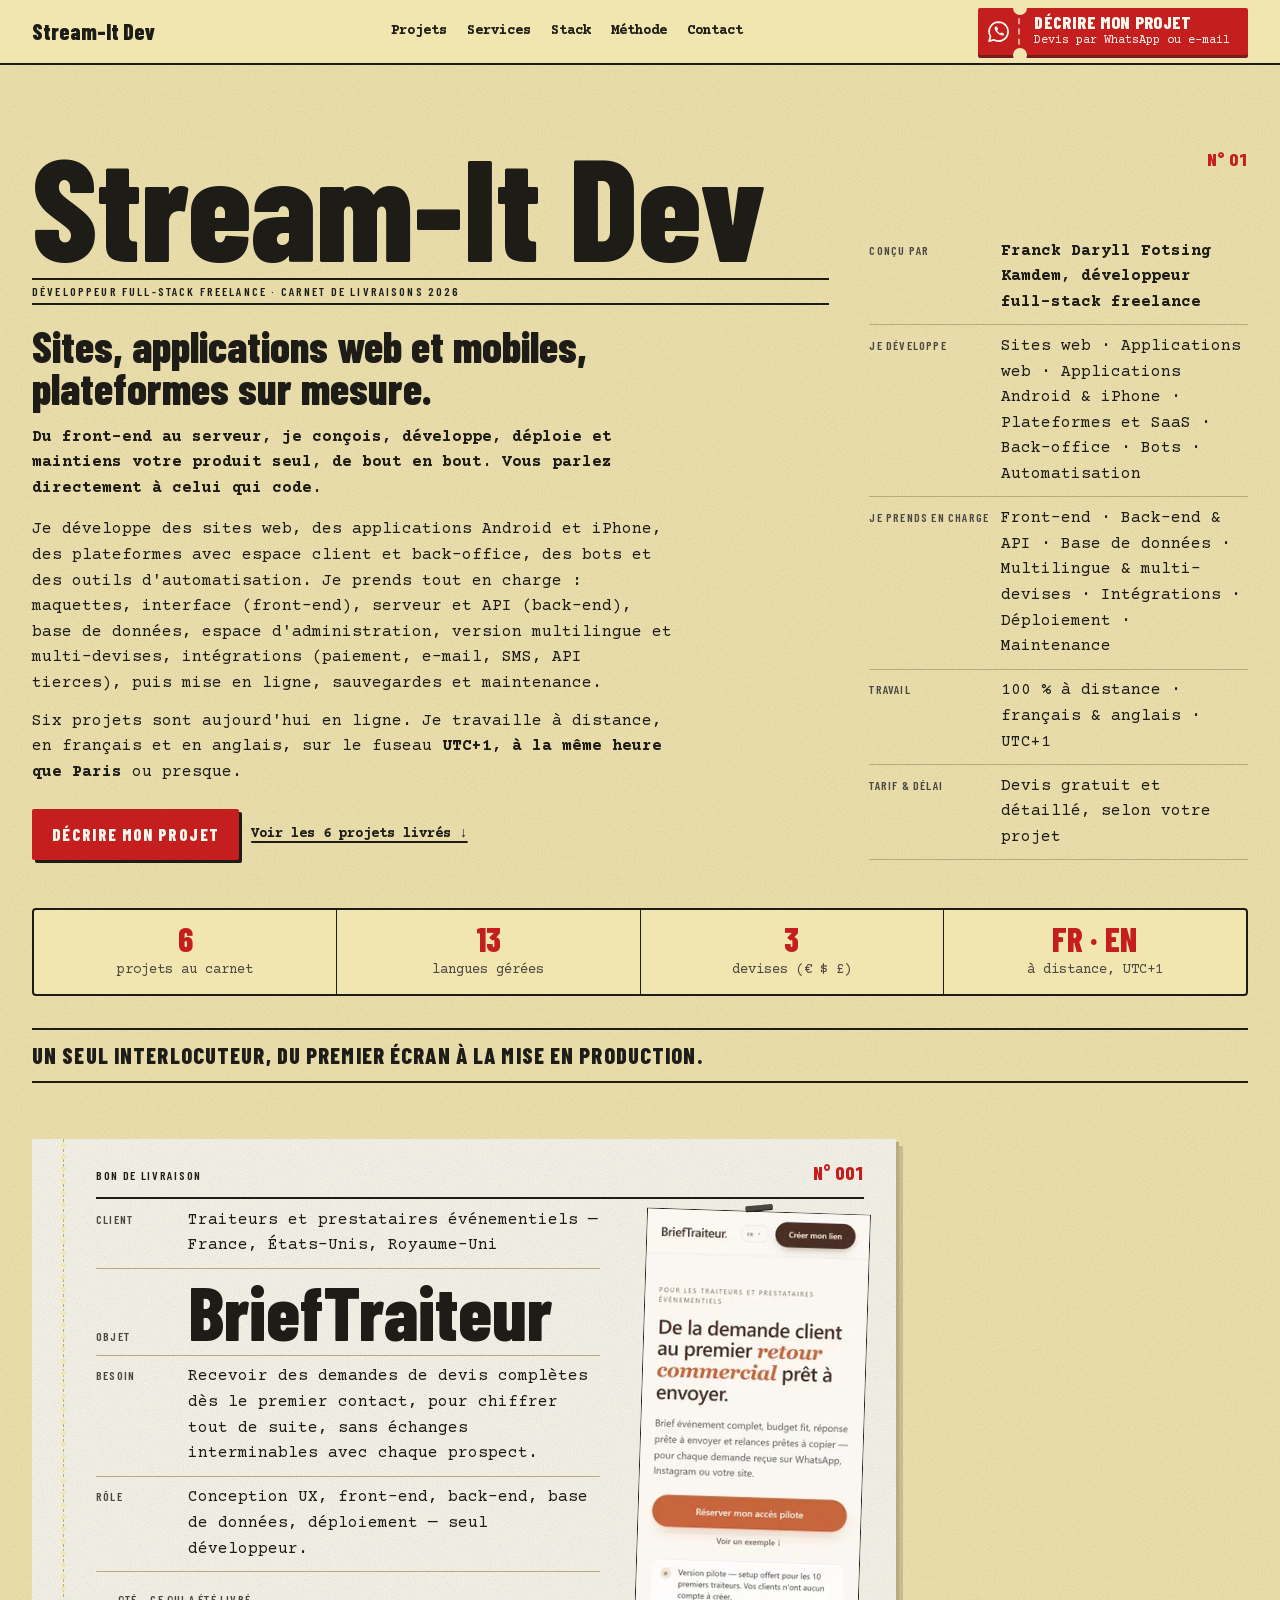
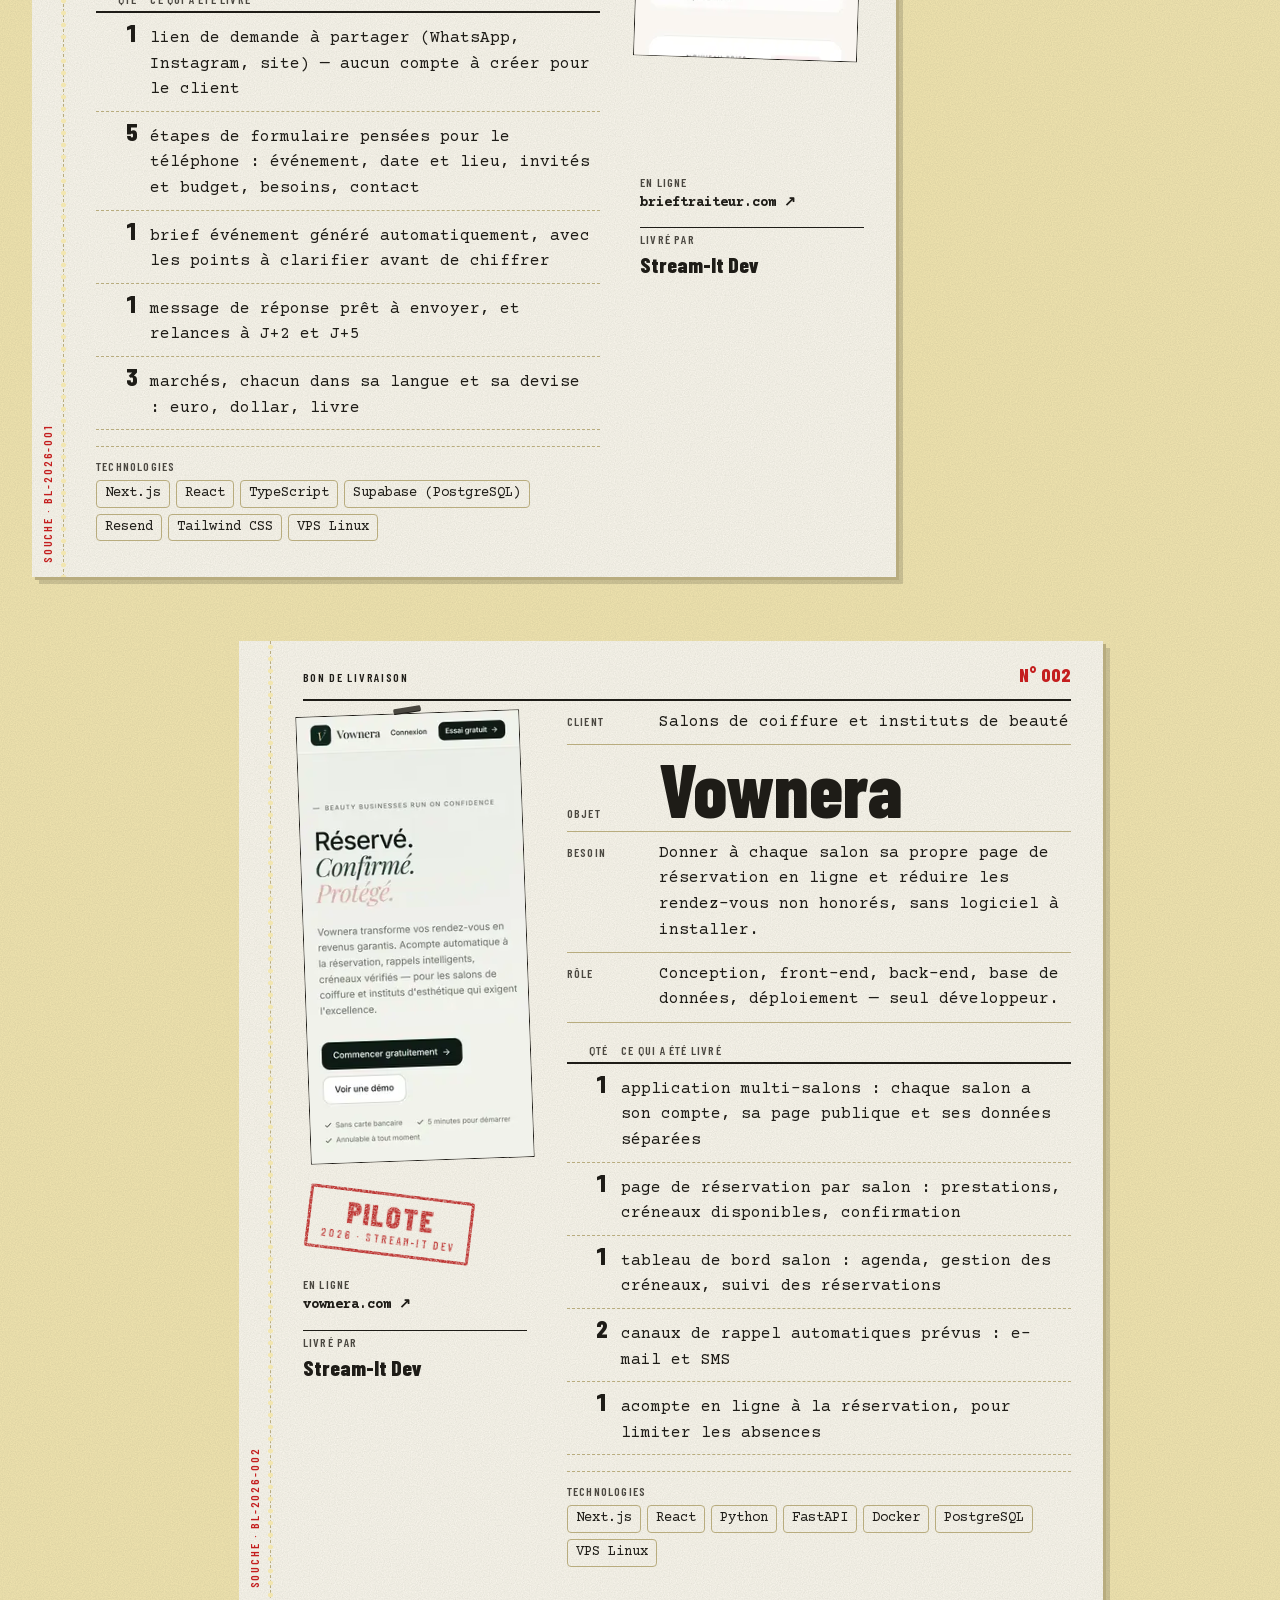
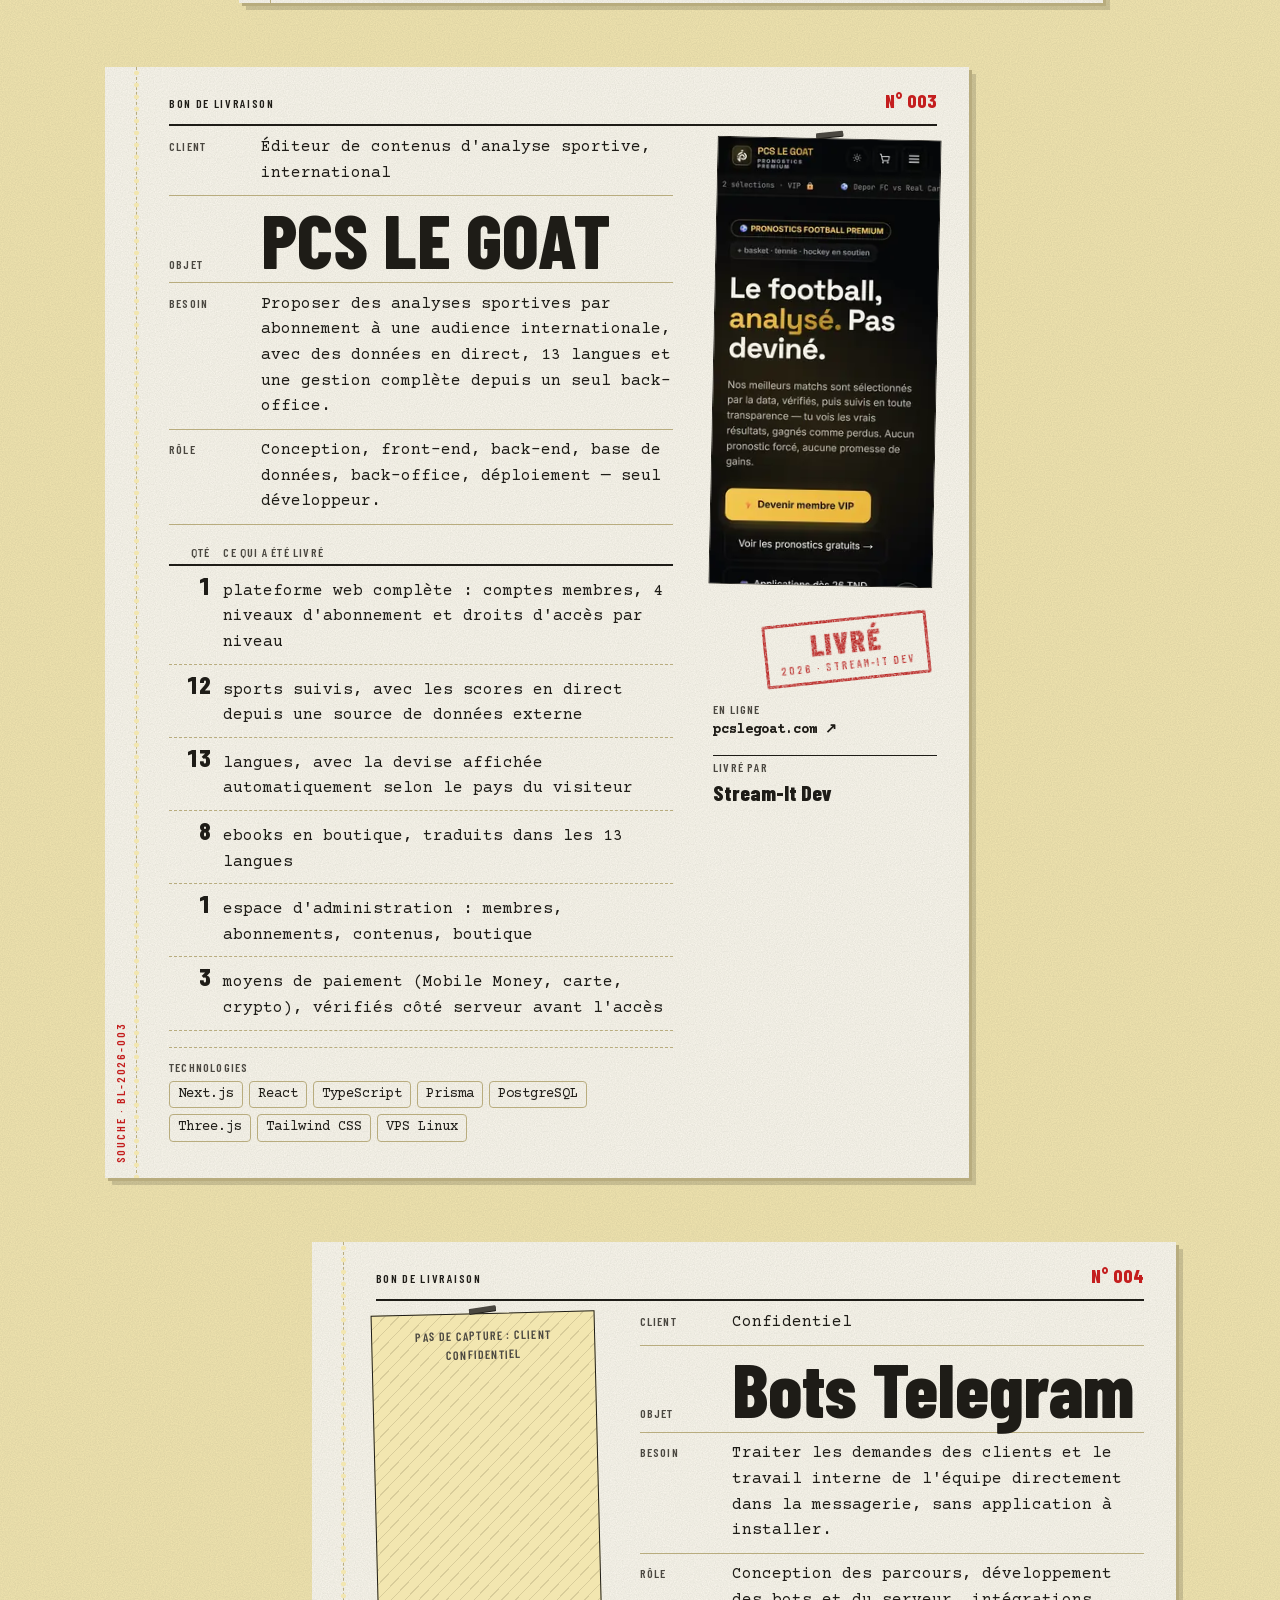
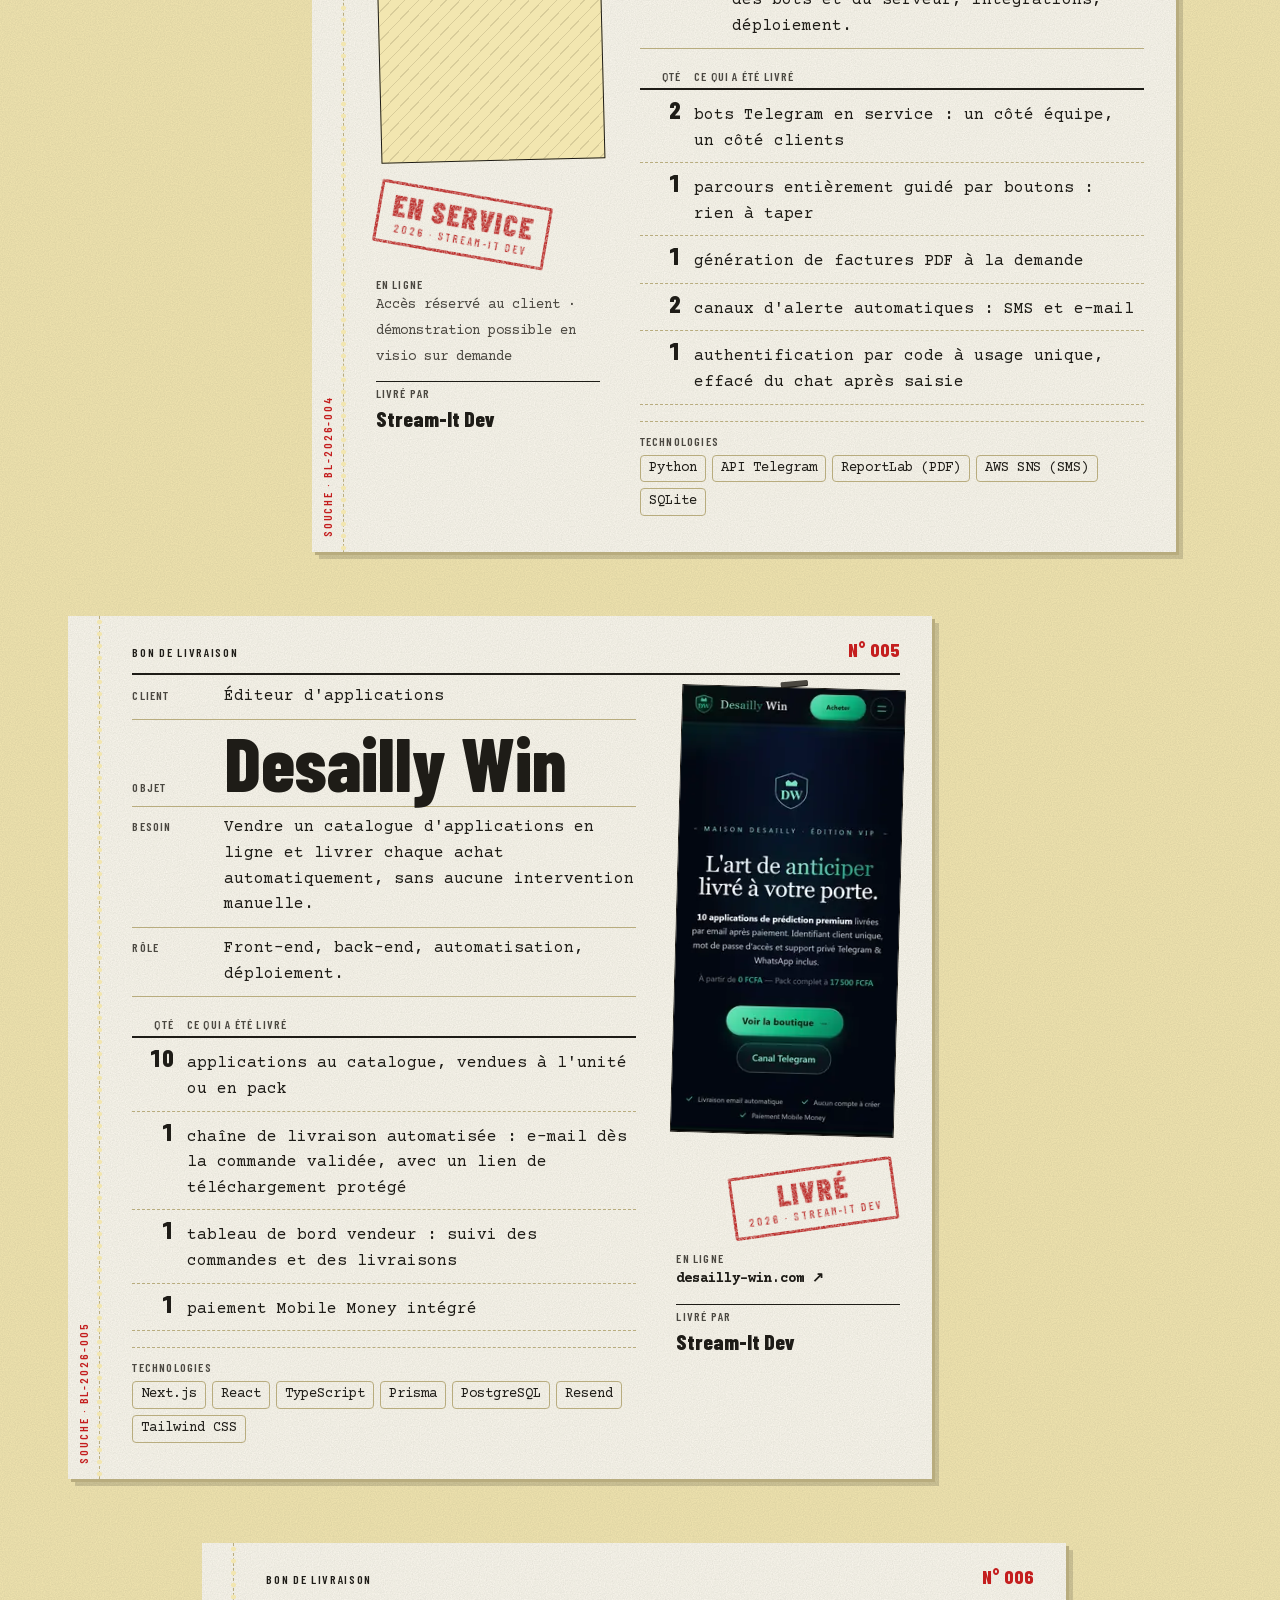
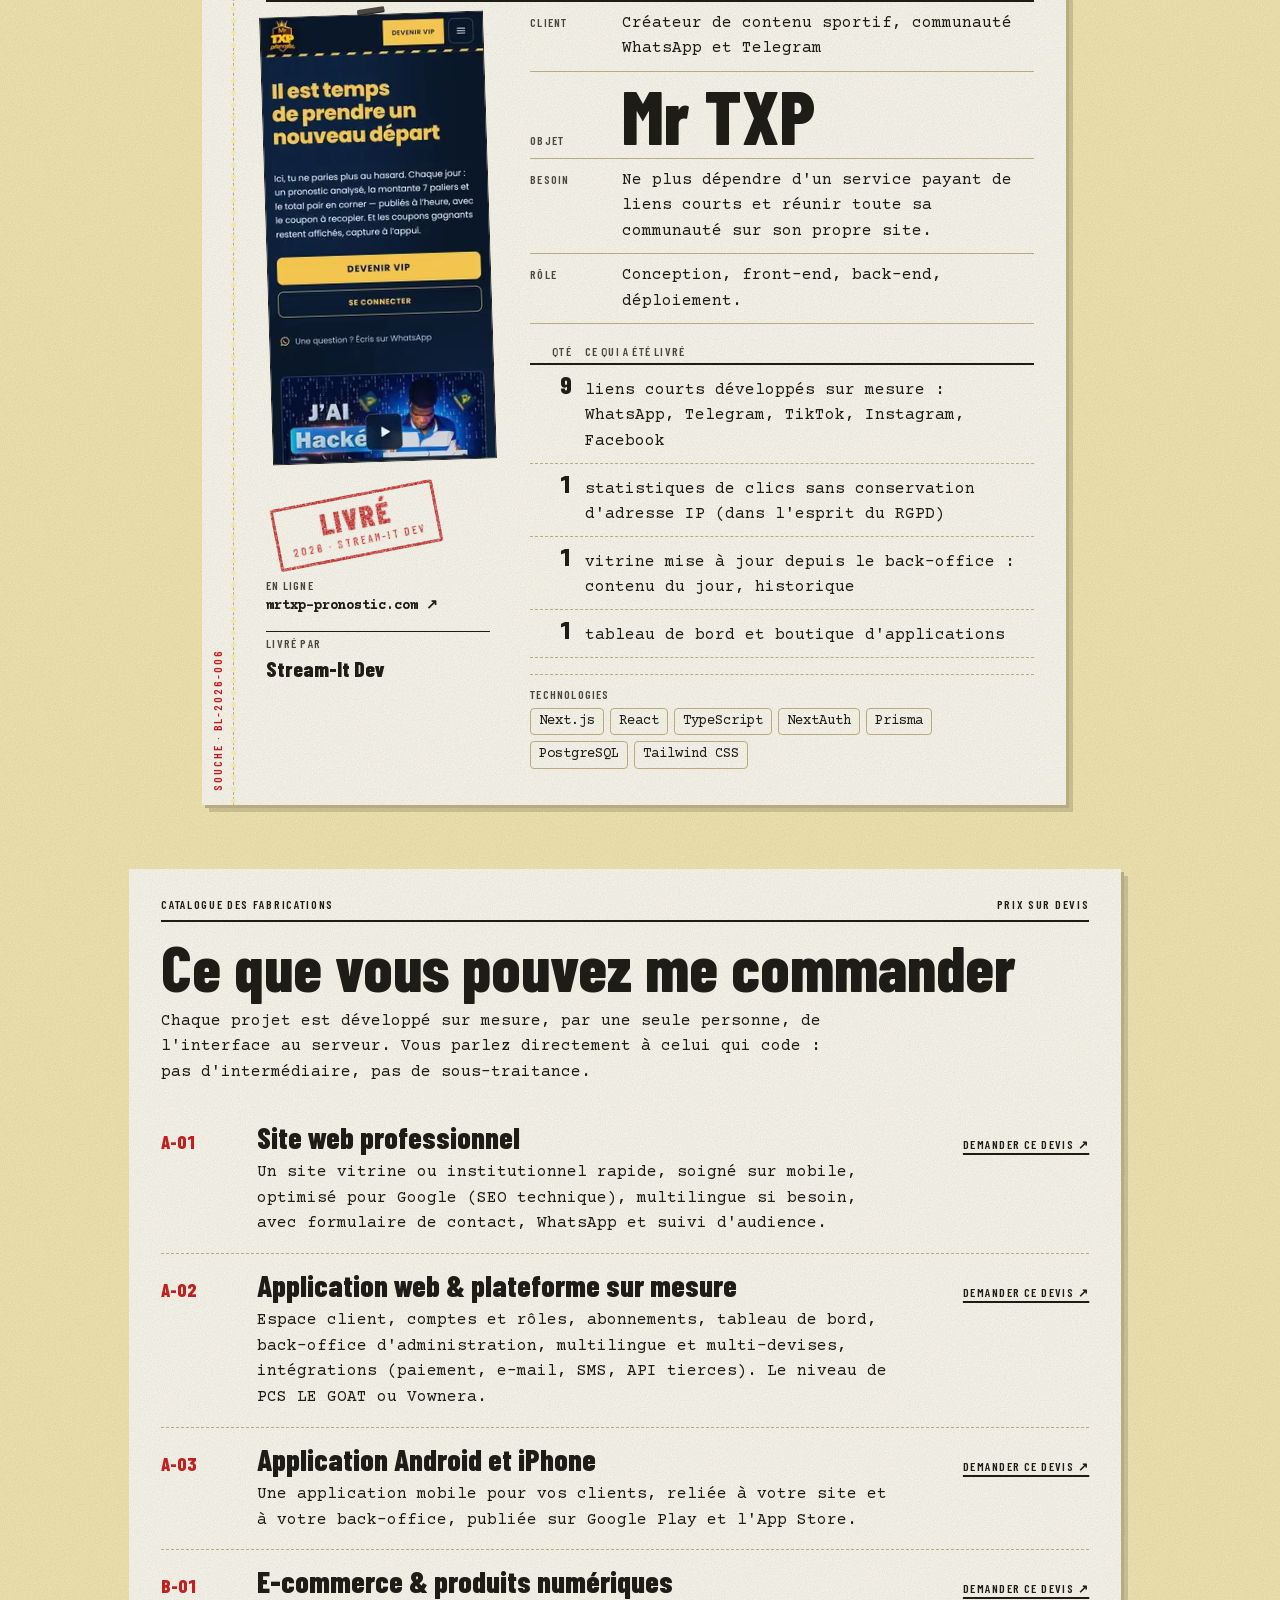
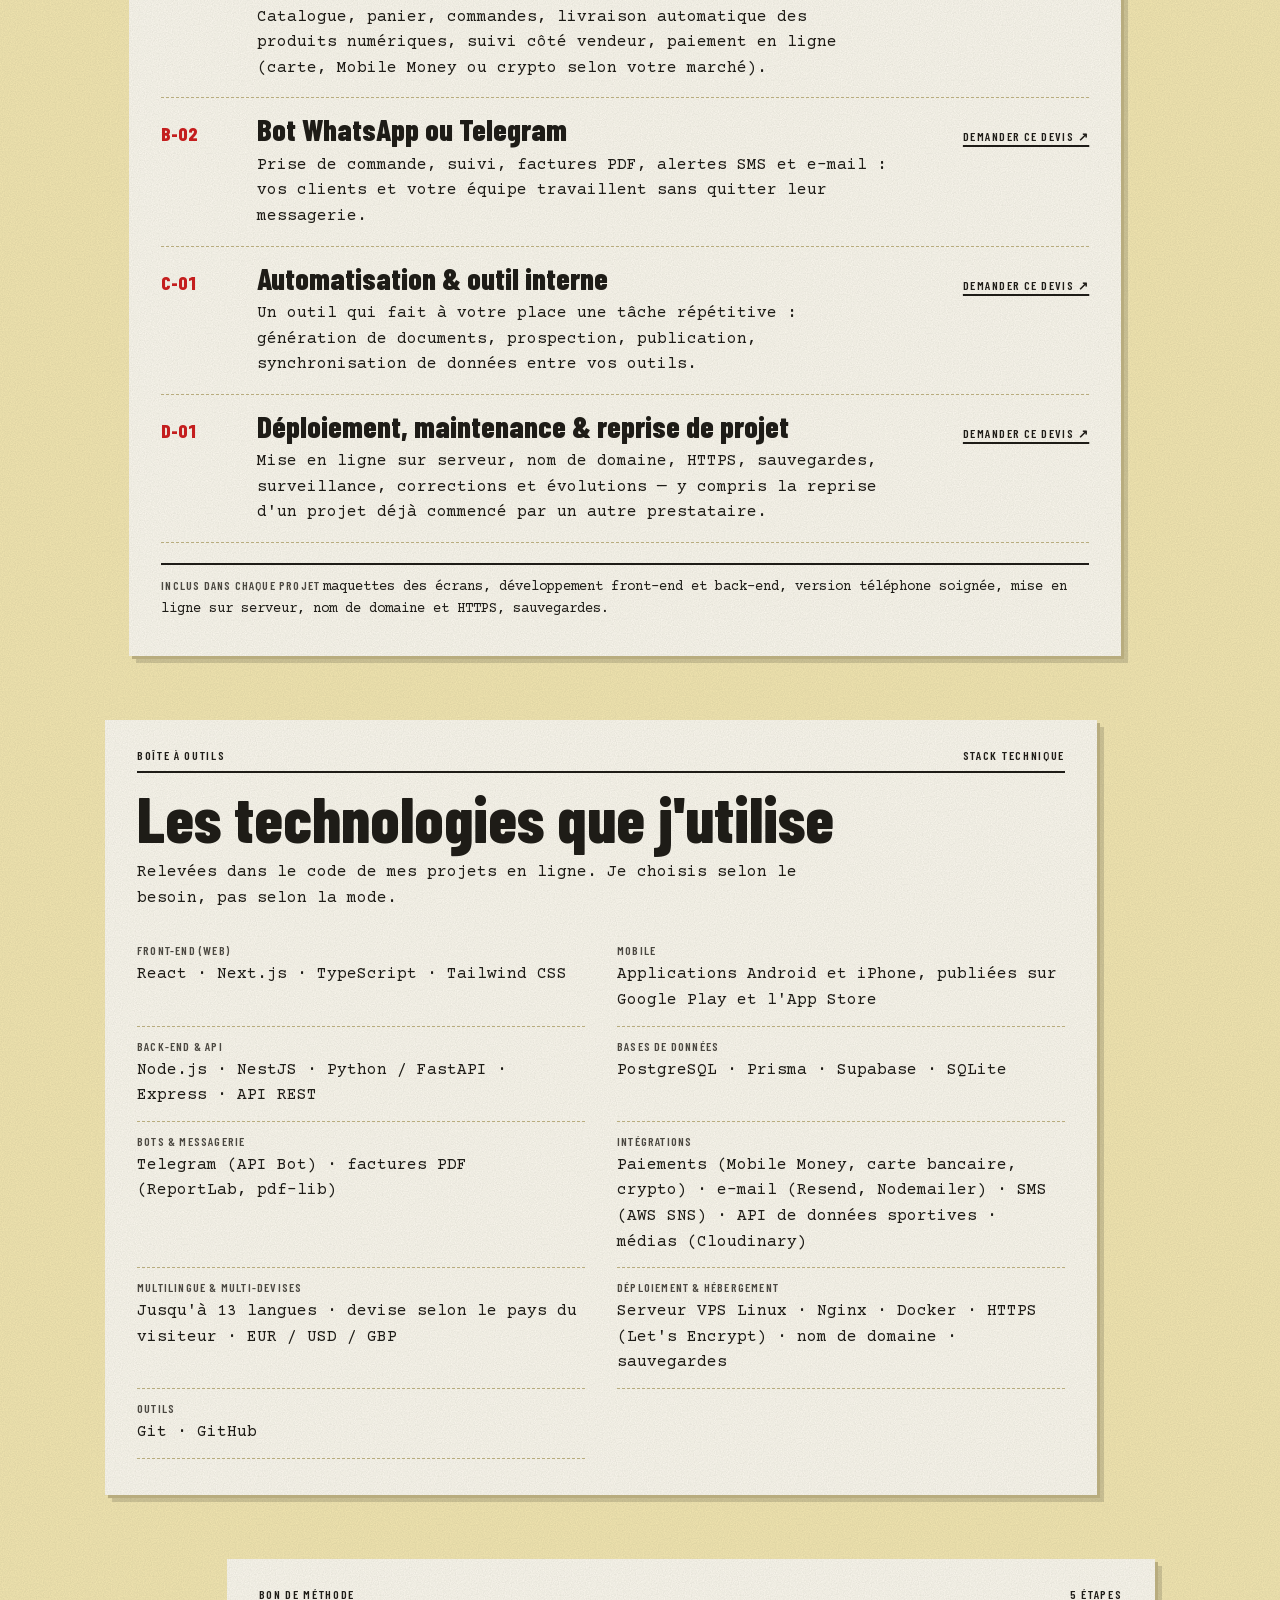
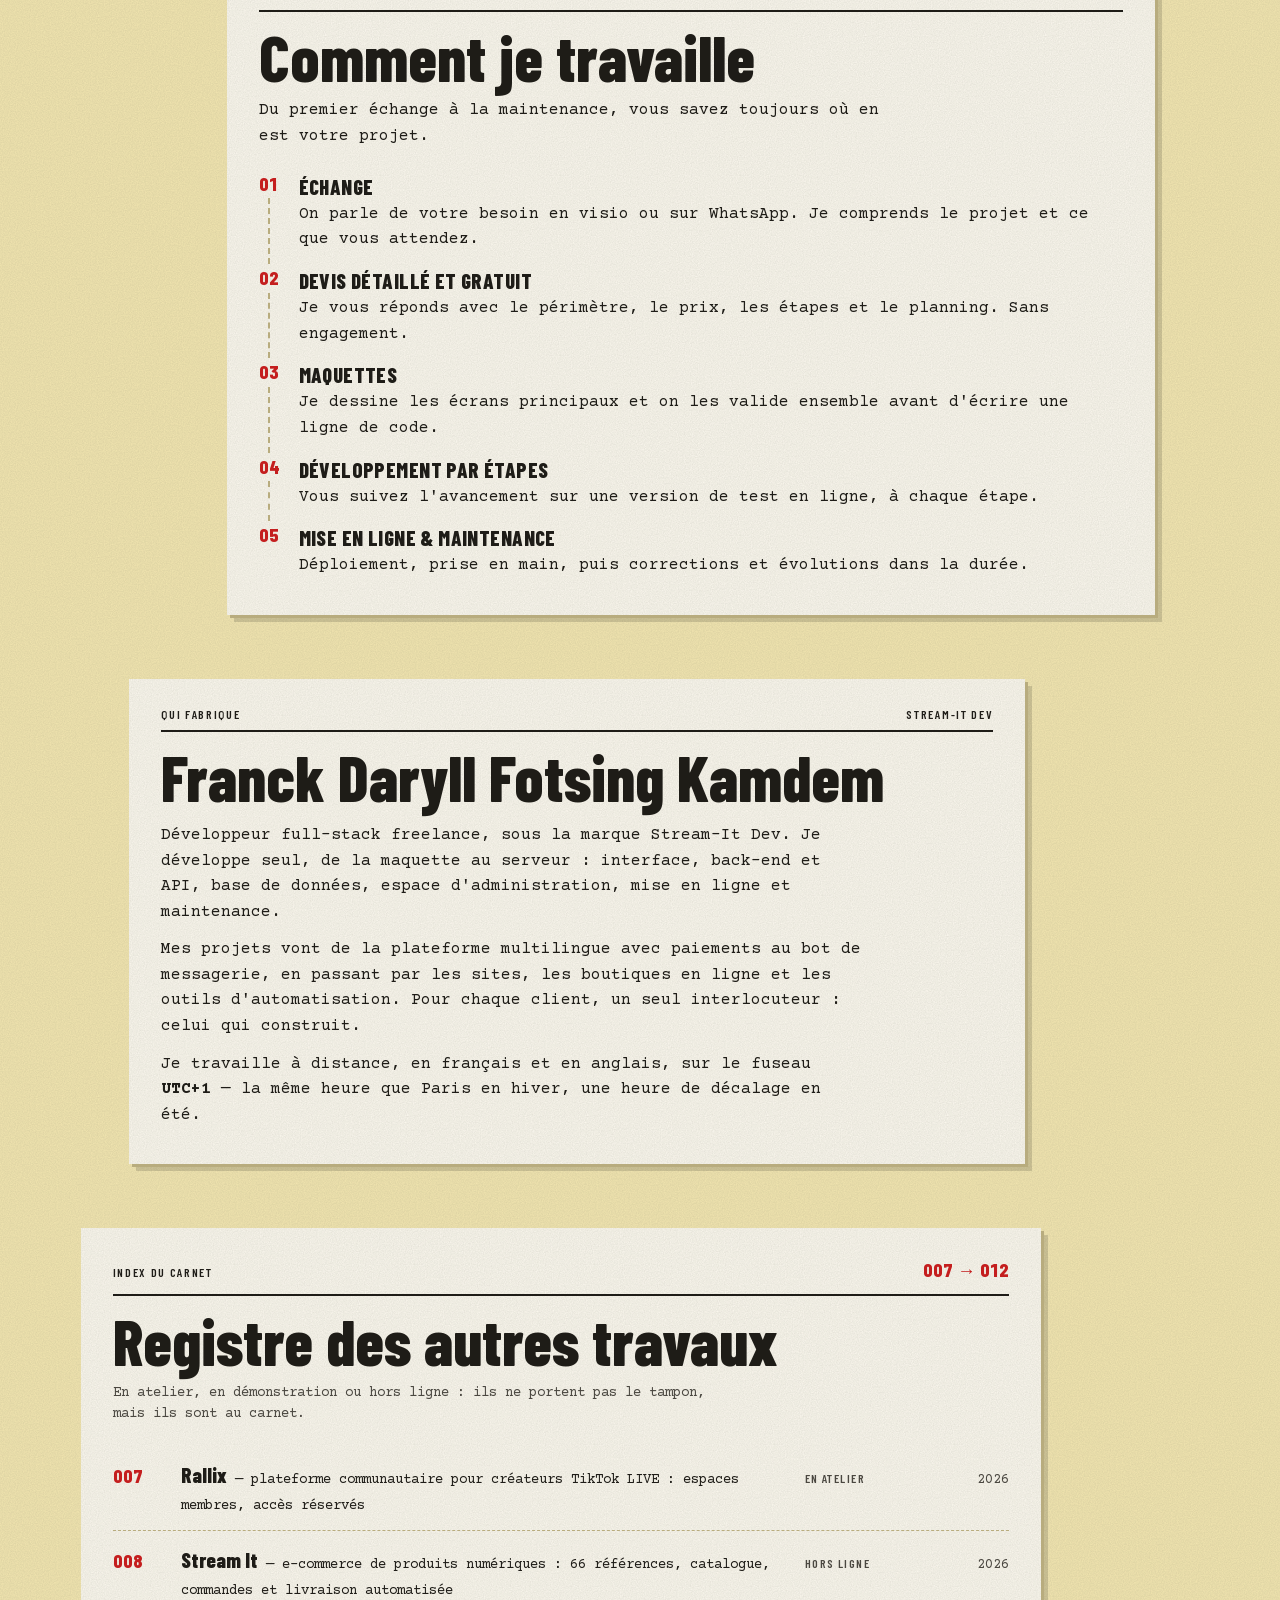
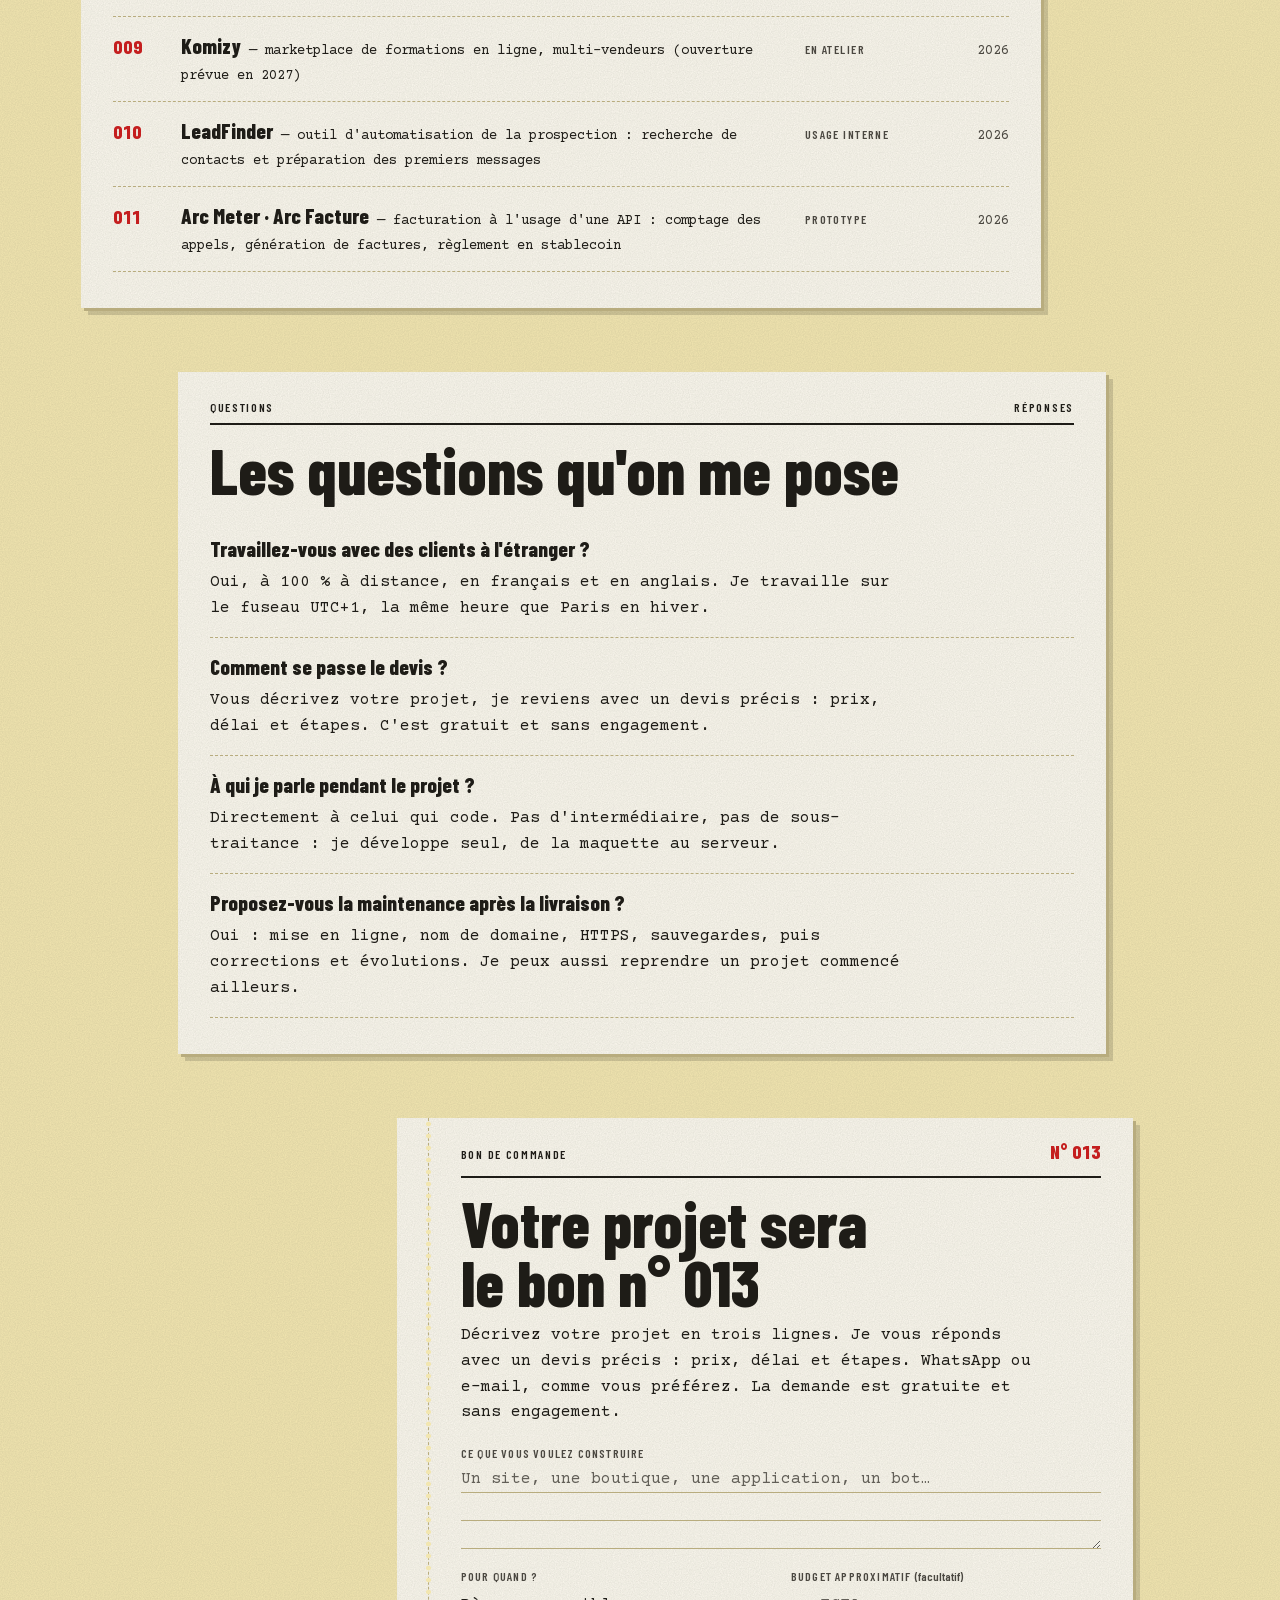
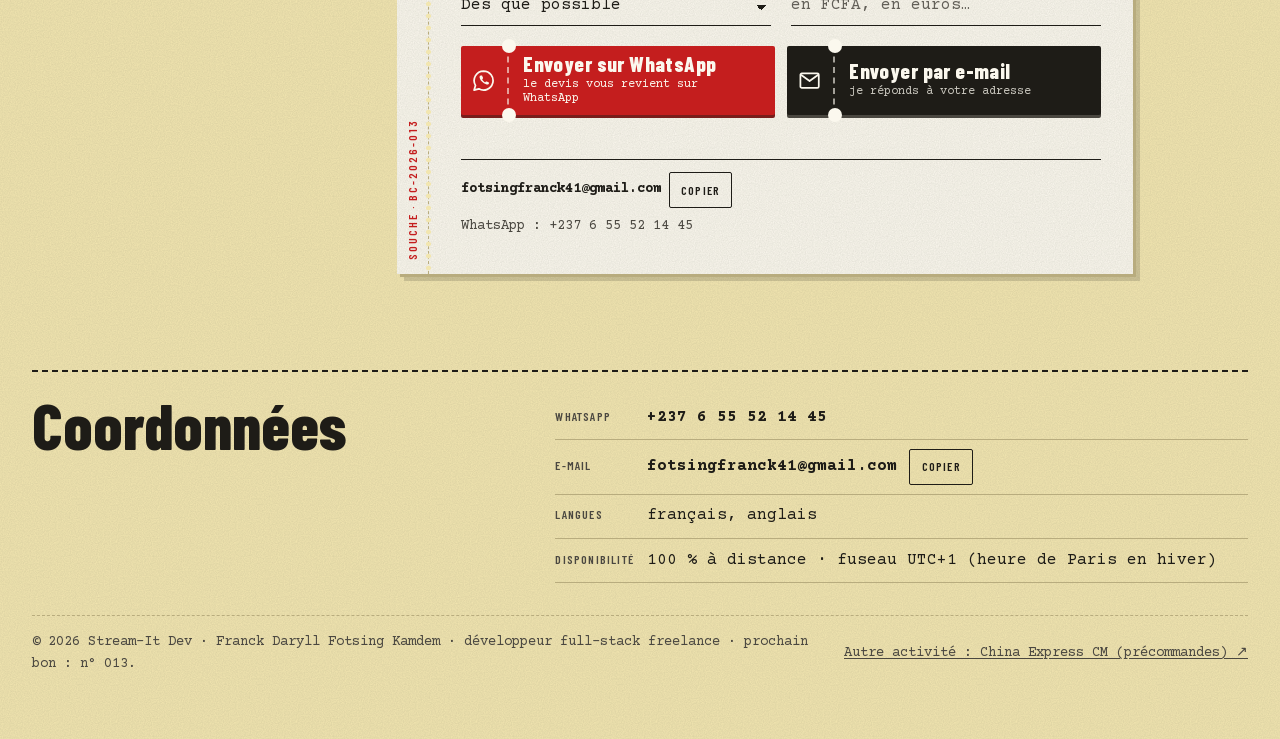
==== commit baf73cff: "Repositionnement developpeur full-stack : hero, bandeau confiance, stack, methode, a propos, FAQ, ca" ====
--- a/index.html
+++ b/index.html
@@ -1 +1 @@
-<!DOCTYPE html><html lang="fr" class="barlow_condensed_3bf6264e-module__rzLurq__variable courier_prime_338f1523-module__0I93rG__variable"><head><meta charSet="utf-8"/><meta name="viewport" content="width=device-width, initial-scale=1, viewport-fit=cover"/><link rel="preload" href="/_next/static/media/303804218d80822e-s.p.3lj349bs9hfu1.woff2" as="font" crossorigin="" type="font/woff2"/><link rel="preload" href="/_next/static/media/5f440d3eea613716-s.p.1xmps1tcyqv34.woff2" as="font" crossorigin="" type="font/woff2"/><link rel="preload" href="/_next/static/media/87d3ffffac5dafea-s.p.3a10o7es2neby.woff2" as="font" crossorigin="" type="font/woff2"/><link rel="preload" href="/_next/static/media/89232e6535d3b87e-s.p.2oeto2j5aaelm.woff2" as="font" crossorigin="" type="font/woff2"/><link rel="preload" as="image" imageSrcSet="/captures/pcs-m-240.webp 240w, /captures/pcs-m.webp 480w" imageSizes="(min-width: 48rem) 14rem, 6.75rem" fetchPriority="high"/><link rel="stylesheet" href="/_next/static/chunks/0xv6q9_nw2vox.css" data-precedence="next"/><meta name="next-size-adjust" content=""/><meta name="theme-color" content="#f2e6b0"/><title>Stream-It Dev — Carnet de livraisons</title><meta name="description" content="Applications Android et iPhone, grandes plateformes, boutiques Mobile Money, bots WhatsApp et Telegram : fabriqués sur mesure, livrés et en service. Votre devis sur WhatsApp en moins d&#x27;une minute."/><link rel="canonical" href="https://joe237-glitch.github.io/"/><meta property="og:title" content="Stream-It Dev — Carnet de livraisons"/><meta property="og:description" content="Applications Android et iPhone, grandes plateformes, boutiques Mobile Money, bots WhatsApp et Telegram : fabriqués sur mesure, livrés et en service. Votre devis sur WhatsApp en moins d&#x27;une minute."/><meta property="og:url" content="https://joe237-glitch.github.io/"/><meta property="og:site_name" content="Stream-It Dev"/><meta property="og:locale" content="fr_FR"/><meta property="og:image" content="https://joe237-glitch.github.io/og.jpg"/><meta property="og:image:width" content="1200"/><meta property="og:image:height" content="630"/><meta property="og:image:alt" content="Le carnet de livraisons de Stream-It Dev"/><meta property="og:type" content="website"/><meta name="twitter:card" content="summary_large_image"/><meta name="twitter:title" content="Stream-It Dev — Carnet de livraisons"/><meta name="twitter:description" content="Applications Android et iPhone, grandes plateformes, boutiques Mobile Money, bots WhatsApp et Telegram : fabriqués sur mesure, livrés et en service. Votre devis sur WhatsApp en moins d&#x27;une minute."/><meta name="twitter:image" content="https://joe237-glitch.github.io/og.jpg"/><link rel="icon" href="/icon.svg?icon.0-s0zhast9f95.svg" sizes="any" type="image/svg+xml"/></head><body><div hidden=""><!--$--><!--/$--></div><a href="#commande" class="sr-only focus:not-sr-only focus:fixed focus:left-3 focus:top-3 focus:z-50 focus:bg-souche focus:px-3 focus:py-2 focus:font-bold">Aller au bon de commande</a><div class="sticky top-0 z-40 hidden border-b-2 border-graphite bg-duplicata/95 backdrop-blur-[2px] md:block"><div class="mx-auto flex max-w-[84rem] items-center justify-between gap-6 px-8 py-2"><a href="#haut" class="font-titre text-[1.4rem] font-extrabold no-underline">Stream-It Dev</a><div class="flex items-center gap-6"><span class="text-petit text-carbone">Fabrication sur mesure · prix sur devis</span><a href="#commande" class="ticket ticket-compact ticket-sur-jaune"><span class="ticket-talon"><svg viewBox="0 0 24 24" aria-hidden="true" focusable="false"><path d="M12 2.2a9.8 9.8 0 0 0-8.4 14.8L2.2 21.8l4.9-1.3A9.8 9.8 0 1 0 12 2.2Z" fill="none" stroke="currentColor" stroke-width="1.8" stroke-linejoin="round"></path><path d="M8.6 7.3c.3-.5.6-.5.9-.5h.6c.2 0 .4.1.5.4l.8 1.9c.1.3 0 .5-.1.7l-.6.7c-.1.2-.2.4 0 .6.6 1 1.4 1.9 2.5 2.5.2.1.4.1.6 0l.7-.6c.2-.2.4-.2.7-.1l1.9.8c.3.1.4.3.4.5v.6c0 .3 0 .6-.5.9-.6.4-1.5.5-2.4.2-1.6-.5-3-1.4-4.1-2.6-1.2-1.2-2-2.5-2.5-4.1-.3-.9-.2-1.8.5-2.5Z" fill="currentColor"></path></svg></span><span class="ticket-texte"><span class="ticket-titre">LANCER MON PROJET</span><span class="ticket-sous">Demander un devis sur WhatsApp</span></span></a></div></div></div><header id="haut" class="relative mx-auto max-w-[84rem] px-gouttiere pb-8 pt-5 md:px-8 md:pb-16 md:pt-20"><span aria-hidden="true" class="absolute right-gouttiere top-6 font-titre text-[1.1rem] font-extrabold tabular-nums text-tampon md:right-8 md:top-20">N° 01</span><div class="md:grid md:grid-cols-12 md:gap-10"><div class="md:col-span-8"><h1 class="pr-14 font-titre text-carnet font-extrabold md:pr-0"><span class="whitespace-nowrap">Stream-It</span> Dev</h1><p class="mt-3 border-y-2 border-graphite py-1 font-titre text-etiquette font-semibold uppercase tracking-[0.18em]">Carnet de livraisons · 2026</p><p class="mt-5 max-w-[36rem] font-titre text-[1.95rem] font-extrabold leading-[0.95] md:text-[2.75rem]">Je transforme vos idées en solutions digitales.</p><div class="mt-4 grid max-w-[38rem] gap-3"><p>Applications Android &amp; iPhone, sites web, plateformes digitales, boutiques en ligne et solutions automatisées : je conçois, développe et mets en ligne des produits pensés pour fonctionner réellement.</p><p><strong>Du premier écran à la mise en production</strong>, je prends en charge votre projet de A à Z : conception, développement, intégration des paiements, déploiement et maintenance.</p><p>Chaque projet est développé <strong>sur mesure</strong>, selon vos besoins, votre activité et vos objectifs.</p></div></div><dl class="m-0 mt-6 md:col-span-4 md:mt-2 md:self-end"><div class="champ md:grid-cols-[7.5rem_minmax(0,1fr)]"><dt class="etiquette">Conçu par</dt><dd class="m-0 font-bold">Franck Daryll Fotsing Kamdem</dd></div><div class="champ md:grid-cols-[7.5rem_minmax(0,1fr)]"><dt class="etiquette">Expertise</dt><dd class="m-0">Applications mobiles · Sites web · E-commerce · Automatisation · Mobile Money · Bots WhatsApp &amp; Telegram</dd></div><div class="champ md:grid-cols-[7.5rem_minmax(0,1fr)]"><dt class="etiquette">Accompagnement</dt><dd class="m-0">Conception · Développement · Mise en ligne · Maintenance</dd></div><div class="champ md:grid-cols-[7.5rem_minmax(0,1fr)]"><dt class="etiquette">Tarif &amp; délai</dt><dd class="m-0">Sur devis, selon votre projet</dd></div></dl></div><p class="mt-8 border-y-2 border-graphite py-2 font-titre text-[1.15rem] font-extrabold uppercase tracking-[0.05em] md:mt-12 md:text-[1.5rem]">Une idée. Un projet. Une solution digitale qui fonctionne.</p></header><main class="mx-auto flex max-w-[84rem] flex-col gap-12 px-gouttiere pb-32 md:gap-16 md:px-8 md:pb-20"><section aria-labelledby="titre-liasse" id="liasse" class="flex flex-col gap-12 md:gap-16"><h2 id="titre-liasse" class="sr-only">Projets livrés</h2><article aria-labelledby="objet-001" data-bon="" class="bon papier liasse max-w-[54rem] mr-3 md:ml-0"><div class="souche" aria-hidden="true"><span class="souche-numero">SOUCHE · BL-2026-<!-- -->001</span></div><div class="min-w-0 px-3 pb-6 pt-3 text-[0.9375rem] md:px-8 md:pb-9 md:pt-5 md:text-corps"><div class="flex items-baseline justify-between gap-4 border-b-2 border-graphite pb-2"><span class="font-titre text-etiquette font-semibold uppercase tracking-[0.14em]">Bon de livraison</span><span class="font-titre text-[1.15rem] font-extrabold tabular-nums text-tampon">N° <!-- -->001</span></div><div class="md:grid md:gap-10 md:grid-cols-[minmax(0,1fr)_14rem]"><div class="min-w-0 "><dl class="m-0"><div class="champ"><dt class="etiquette">Client</dt><dd class="m-0">Éditeur de pronostics sportifs</dd></div><div class="champ champ-ligne"><dt class="etiquette">Objet</dt><dd class="m-0"><h2 id="objet-001" class="font-titre text-objet font-extrabold">PCS LE GOAT</h2></dd></div><div class="champ"><dt class="etiquette">Besoin</dt><dd class="m-0">Vendre des abonnements de pronostics à des parieurs de plusieurs pays, payés en Mobile Money.</dd></div></dl><div class="mt-5 flex items-baseline gap-[0.7rem] border-b-2 border-graphite pb-1 md:gap-[0.8rem]"><span class="etiquette w-[2.1rem] text-right md:w-[2.6rem]">Qté</span><span class="etiquette">Ce qui a été livré</span></div><ul class="m-0 list-none p-0"><li class="ligne"><span class="qte">4</span><span>niveaux d&#x27;abonnement : gratuit, VIP, PRO, ÉLITE</span></li><li class="ligne"><span class="qte">12</span><span>sports suivis, avec les scores en direct</span></li><li class="ligne"><span class="qte">13</span><span>langues, et la devise choisie selon le pays du visiteur</span></li><li class="ligne"><span class="qte">3</span><span>façons de payer : Mobile Money, carte bancaire, crypto — chaque paiement vérifié avant d&#x27;ouvrir l&#x27;accès</span></li><li class="ligne"><span class="qte">8</span><span>ebooks vendus en boutique, traduits en 13 langues</span></li><li class="ligne"><span class="qte">1</span><span>espace d&#x27;administration pour tout piloter</span></li></ul></div><div class="relative mt-6 grid gap-4 md:mt-3 md:block grid-cols-[6.75rem_minmax(0,1fr)]"><figure class="agrafe " style="--incline:1.8deg" data-nom="PCS LE GOAT"><img src="/captures/pcs-m.webp" srcSet="/captures/pcs-m-240.webp 240w, /captures/pcs-m.webp 480w" sizes="(min-width: 48rem) 14rem, 6.75rem" alt="Accueil de PCS LE GOAT sur téléphone : « Le football, analysé. Pas deviné. » et le bouton Devenir membre VIP" width="480" height="960" loading="eager" decoding="async" fetchPriority="high"/></figure><div class="relative flex min-w-0 flex-col justify-end gap-3 md:mt-2 md:pt-[6.75rem]"><p class="m-0"><span class="etiquette block">En ligne</span><a href="https://pcslegoat.com/" rel="noopener" class="text-petit font-bold [overflow-wrap:anywhere]">pcslegoat.com<!-- --> ↗</a></p><p class="m-0 border-t border-graphite pt-1"><span class="etiquette block">Livré par</span><span class="font-titre text-[1.35rem] font-extrabold">Stream-It Dev</span></p><p class="tampon top-1 right-0 md:top-6" style="--penche:-9deg" data-tampon=""><span class="tampon-mot">Livré</span><span class="tampon-date">2026<!-- --> · Stream-It Dev</span></p></div></div></div></div></article><article aria-labelledby="objet-002" data-bon="" class="bon papier liasse max-w-[54rem] ml-3 md:ml-[17%]"><div class="souche" aria-hidden="true"><span class="souche-numero">SOUCHE · BL-2026-<!-- -->002</span></div><div class="min-w-0 px-3 pb-6 pt-3 text-[0.9375rem] md:px-8 md:pb-9 md:pt-5 md:text-corps"><div class="flex items-baseline justify-between gap-4 border-b-2 border-graphite pb-2"><span class="font-titre text-etiquette font-semibold uppercase tracking-[0.14em]">Bon de livraison</span><span class="font-titre text-[1.15rem] font-extrabold tabular-nums text-tampon">N° <!-- -->002</span></div><div class="md:grid md:gap-10 md:grid-cols-[14rem_minmax(0,1fr)]"><div class="min-w-0 md:order-2"><dl class="m-0"><div class="champ"><dt class="etiquette">Client</dt><dd class="m-0">Salons de coiffure et instituts de beauté</dd></div><div class="champ champ-ligne"><dt class="etiquette">Objet</dt><dd class="m-0"><h2 id="objet-002" class="font-titre text-objet font-extrabold">Vownera</h2></dd></div><div class="champ"><dt class="etiquette">Besoin</dt><dd class="m-0">Ne plus perdre d&#x27;argent à cause des clientes qui réservent puis ne viennent pas.</dd></div></dl><div class="mt-5 flex items-baseline gap-[0.7rem] border-b-2 border-graphite pb-1 md:gap-[0.8rem]"><span class="etiquette w-[2.1rem] text-right md:w-[2.6rem]">Qté</span><span class="etiquette">Ce qui a été livré</span></div><ul class="m-0 list-none p-0"><li class="ligne"><span class="qte">1</span><span>page de réservation en ligne pour chaque salon</span></li><li class="ligne"><span class="qte">1</span><span>acompte demandé au moment de la réservation</span></li><li class="ligne"><span class="qte">1</span><span>tableau de bord du salon : rendez-vous, créneaux, sommes sécurisées</span></li><li class="ligne"><span class="qte">2</span><span>canaux de rappel prévus : e-mail et SMS</span></li></ul></div><div class="relative mt-6 grid gap-4 md:mt-3 md:block grid-cols-[minmax(0,1fr)_6.75rem] md:order-1"><figure class="agrafe order-2 md:order-none" style="--incline:-2deg" data-nom="Vownera"><img src="/captures/vownera-m.webp" srcSet="/captures/vownera-m-240.webp 240w, /captures/vownera-m.webp 480w" sizes="(min-width: 48rem) 14rem, 6.75rem" alt="Accueil de Vownera sur téléphone : « Réservé. Confirmé. Protégé. » et le bouton Commencer gratuitement" width="480" height="960" loading="lazy" decoding="async" fetchPriority="auto"/></figure><div class="relative flex min-w-0 flex-col justify-end gap-3 md:mt-2 md:pt-[6.75rem]"><p class="m-0"><span class="etiquette block">En ligne</span><a href="https://vownera.com/" rel="noopener" class="text-petit font-bold [overflow-wrap:anywhere]">vownera.com<!-- --> ↗</a></p><p class="m-0 border-t border-graphite pt-1"><span class="etiquette block">Livré par</span><span class="font-titre text-[1.35rem] font-extrabold">Stream-It Dev</span></p><p class="tampon top-1 left-1 md:top-6" style="--penche:7deg" data-tampon=""><span class="tampon-mot">Pilote</span><span class="tampon-date">2026<!-- --> · Stream-It Dev</span></p></div></div></div></div></article><article aria-labelledby="objet-003" data-bon="" class="bon papier liasse max-w-[54rem] mr-3 md:ml-[6%]"><div class="souche" aria-hidden="true"><span class="souche-numero">SOUCHE · BL-2026-<!-- -->003</span></div><div class="min-w-0 px-3 pb-6 pt-3 text-[0.9375rem] md:px-8 md:pb-9 md:pt-5 md:text-corps"><div class="flex items-baseline justify-between gap-4 border-b-2 border-graphite pb-2"><span class="font-titre text-etiquette font-semibold uppercase tracking-[0.14em]">Bon de livraison</span><span class="font-titre text-[1.15rem] font-extrabold tabular-nums text-tampon">N° <!-- -->003</span></div><div class="md:grid md:gap-10 md:grid-cols-[minmax(0,1fr)_14rem]"><div class="min-w-0 "><dl class="m-0"><div class="champ"><dt class="etiquette">Client</dt><dd class="m-0">Vendeur d&#x27;applications Android</dd></div><div class="champ champ-ligne"><dt class="etiquette">Objet</dt><dd class="m-0"><h2 id="objet-003" class="font-titre text-objet font-extrabold">Desailly Win</h2></dd></div><div class="champ"><dt class="etiquette">Besoin</dt><dd class="m-0">Vendre ses applications Android en ligne et les livrer sans intervenir à chaque achat.</dd></div></dl><div class="mt-5 flex items-baseline gap-[0.7rem] border-b-2 border-graphite pb-1 md:gap-[0.8rem]"><span class="etiquette w-[2.1rem] text-right md:w-[2.6rem]">Qté</span><span class="etiquette">Ce qui a été livré</span></div><ul class="m-0 list-none p-0"><li class="ligne"><span class="qte">10</span><span>applications en vente, à l&#x27;unité ou en pack</span></li><li class="ligne"><span class="qte">1</span><span>paiement Mobile Money</span></li><li class="ligne"><span class="qte">1</span><span>livraison automatique par e-mail, avec un lien de téléchargement protégé</span></li><li class="ligne"><span class="qte">1</span><span>suivi des commandes côté vendeur</span></li></ul></div><div class="relative mt-6 grid gap-4 md:mt-3 md:block grid-cols-[6.75rem_minmax(0,1fr)]"><figure class="agrafe " style="--incline:1.2deg" data-nom="Desailly Win"><img src="/captures/desailly-m.webp" srcSet="/captures/desailly-m-240.webp 240w, /captures/desailly-m.webp 480w" sizes="(min-width: 48rem) 14rem, 6.75rem" alt="Accueil de Desailly Win sur téléphone : 10 applications premium livrées par e-mail après paiement" width="480" height="960" loading="lazy" decoding="async" fetchPriority="auto"/></figure><div class="relative flex min-w-0 flex-col justify-end gap-3 md:mt-2 md:pt-[6.75rem]"><p class="m-0"><span class="etiquette block">En ligne</span><a href="https://desailly-win.com/" rel="noopener" class="text-petit font-bold [overflow-wrap:anywhere]">desailly-win.com<!-- --> ↗</a></p><p class="m-0 border-t border-graphite pt-1"><span class="etiquette block">Livré par</span><span class="font-titre text-[1.35rem] font-extrabold">Stream-It Dev</span></p><p class="tampon top-1 right-2 md:top-6" style="--penche:-6deg" data-tampon=""><span class="tampon-mot">Livré</span><span class="tampon-date">2026<!-- --> · Stream-It Dev</span></p></div></div></div></div></article><article aria-labelledby="objet-004" data-bon="" class="bon papier liasse max-w-[54rem] ml-3 md:ml-[23%]"><div class="souche" aria-hidden="true"><span class="souche-numero">SOUCHE · BL-2026-<!-- -->004</span></div><div class="min-w-0 px-3 pb-6 pt-3 text-[0.9375rem] md:px-8 md:pb-9 md:pt-5 md:text-corps"><div class="flex items-baseline justify-between gap-4 border-b-2 border-graphite pb-2"><span class="font-titre text-etiquette font-semibold uppercase tracking-[0.14em]">Bon de livraison</span><span class="font-titre text-[1.15rem] font-extrabold tabular-nums text-tampon">N° <!-- -->004</span></div><div class="md:grid md:gap-10 md:grid-cols-[14rem_minmax(0,1fr)]"><div class="min-w-0 md:order-2"><dl class="m-0"><div class="champ"><dt class="etiquette">Client</dt><dd class="m-0">Pronostiqueur suivi sur WhatsApp et Telegram</dd></div><div class="champ champ-ligne"><dt class="etiquette">Objet</dt><dd class="m-0"><h2 id="objet-004" class="font-titre text-objet font-extrabold">Mr TXP Pronostic</h2></dd></div><div class="champ"><dt class="etiquette">Besoin</dt><dd class="m-0">Arrêter de payer un service de liens courts et réunir sa communauté sur son propre site.</dd></div></dl><div class="mt-5 flex items-baseline gap-[0.7rem] border-b-2 border-graphite pb-1 md:gap-[0.8rem]"><span class="etiquette w-[2.1rem] text-right md:w-[2.6rem]">Qté</span><span class="etiquette">Ce qui a été livré</span></div><ul class="m-0 list-none p-0"><li class="ligne"><span class="qte">9</span><span>liens courts vers WhatsApp, Telegram, TikTok, Instagram et Facebook</span></li><li class="ligne"><span class="qte">1</span><span>compteur de clics qui ne conserve aucune adresse IP</span></li><li class="ligne"><span class="qte">1</span><span>vitrine avec le coupon du jour, la montante et les coupons gagnants</span></li><li class="ligne"><span class="qte">1</span><span>boutique d&#x27;applications et tableau de bord</span></li></ul></div><div class="relative mt-6 grid gap-4 md:mt-3 md:block grid-cols-[minmax(0,1fr)_6.75rem] md:order-1"><figure class="agrafe order-2 md:order-none" style="--incline:-1.4deg" data-nom="Mr TXP Pronostic"><img src="/captures/mrtxp-m.webp" srcSet="/captures/mrtxp-m-240.webp 240w, /captures/mrtxp-m.webp 480w" sizes="(min-width: 48rem) 14rem, 6.75rem" alt="Accueil de Mr TXP Pronostic sur téléphone : « Il est temps de prendre un nouveau départ » et le bouton Devenir VIP" width="480" height="960" loading="lazy" decoding="async" fetchPriority="auto"/></figure><div class="relative flex min-w-0 flex-col justify-end gap-3 md:mt-2 md:pt-[6.75rem]"><p class="m-0"><span class="etiquette block">En ligne</span><a href="https://mrtxp-pronostic.com/" rel="noopener" class="text-petit font-bold [overflow-wrap:anywhere]">mrtxp-pronostic.com<!-- --> ↗</a></p><p class="m-0 border-t border-graphite pt-1"><span class="etiquette block">Livré par</span><span class="font-titre text-[1.35rem] font-extrabold">Stream-It Dev</span></p><p class="tampon top-1 left-0 md:top-6" style="--penche:10deg" data-tampon=""><span class="tampon-mot">Livré</span><span class="tampon-date">2026<!-- --> · Stream-It Dev</span></p></div></div></div></div></article><article aria-labelledby="objet-005" data-bon="" class="bon papier liasse max-w-[54rem] mr-3 md:ml-[3%]"><div class="souche" aria-hidden="true"><span class="souche-numero">SOUCHE · BL-2026-<!-- -->005</span></div><div class="min-w-0 px-3 pb-6 pt-3 text-[0.9375rem] md:px-8 md:pb-9 md:pt-5 md:text-corps"><div class="flex items-baseline justify-between gap-4 border-b-2 border-graphite pb-2"><span class="font-titre text-etiquette font-semibold uppercase tracking-[0.14em]">Bon de livraison</span><span class="font-titre text-[1.15rem] font-extrabold tabular-nums text-tampon">N° <!-- -->005</span></div><div class="md:grid md:gap-10 md:grid-cols-[minmax(0,1fr)_14rem]"><div class="min-w-0 "><dl class="m-0"><div class="champ"><dt class="etiquette">Client</dt><dd class="m-0">Traiteurs et prestataires événementiels — France, États-Unis, Royaume-Uni</dd></div><div class="champ champ-ligne"><dt class="etiquette">Objet</dt><dd class="m-0"><h2 id="objet-005" class="font-titre text-objet font-extrabold">BriefTraiteur</h2></dd></div><div class="champ"><dt class="etiquette">Besoin</dt><dd class="m-0">Arrêter de poser les mêmes questions à chaque prospect et pouvoir chiffrer dès la première demande.</dd></div></dl><div class="mt-5 flex items-baseline gap-[0.7rem] border-b-2 border-graphite pb-1 md:gap-[0.8rem]"><span class="etiquette w-[2.1rem] text-right md:w-[2.6rem]">Qté</span><span class="etiquette">Ce qui a été livré</span></div><ul class="m-0 list-none p-0"><li class="ligne"><span class="qte">1</span><span>lien de demande à partager sur WhatsApp, Instagram ou le site — le client n&#x27;a aucun compte à créer</span></li><li class="ligne"><span class="qte">5</span><span>étapes de formulaire pensées pour le téléphone : événement, date et lieu, invités et budget, besoins, contact</span></li><li class="ligne"><span class="qte">1</span><span>brief événement complet, avec les points à clarifier avant de chiffrer</span></li><li class="ligne"><span class="qte">1</span><span>message de réponse prêt à envoyer, et relances à J+2 et J+5 prêtes à copier</span></li><li class="ligne"><span class="qte">3</span><span>marchés, chacun dans sa langue et sa devise : euro, dollar, livre</span></li></ul></div><div class="relative mt-6 grid gap-4 md:mt-3 md:block grid-cols-[6.75rem_minmax(0,1fr)]"><figure class="agrafe " style="--incline:1.6deg" data-nom="BriefTraiteur"><img src="/captures/brieftraiteur-m.webp" srcSet="/captures/brieftraiteur-m-240.webp 240w, /captures/brieftraiteur-m.webp 480w" sizes="(min-width: 48rem) 14rem, 6.75rem" alt="Accueil de BriefTraiteur sur téléphone : « De la demande client au premier retour commercial prêt à envoyer »" width="480" height="960" loading="lazy" decoding="async" fetchPriority="auto"/></figure><div class="relative flex min-w-0 flex-col justify-end gap-3 md:mt-2 md:pt-[6.75rem]"><p class="m-0"><span class="etiquette block">En ligne</span><a href="https://brieftraiteur.com/" rel="noopener" class="text-petit font-bold [overflow-wrap:anywhere]">brieftraiteur.com<!-- --> ↗</a></p><p class="m-0 border-t border-graphite pt-1"><span class="etiquette block">Livré par</span><span class="font-titre text-[1.35rem] font-extrabold">Stream-It Dev</span></p><p class="tampon top-1 right-1 md:top-6" style="--penche:-8deg" data-tampon=""><span class="tampon-mot">Pilote</span><span class="tampon-date">2026<!-- --> · Stream-It Dev</span></p></div></div></div></div></article><article aria-labelledby="objet-006" data-bon="" class="bon papier liasse max-w-[54rem] ml-3 md:ml-[14%]"><div class="souche" aria-hidden="true"><span class="souche-numero">SOUCHE · BL-2026-<!-- -->006</span></div><div class="min-w-0 px-3 pb-6 pt-3 text-[0.9375rem] md:px-8 md:pb-9 md:pt-5 md:text-corps"><div class="flex items-baseline justify-between gap-4 border-b-2 border-graphite pb-2"><span class="font-titre text-etiquette font-semibold uppercase tracking-[0.14em]">Bon de livraison</span><span class="font-titre text-[1.15rem] font-extrabold tabular-nums text-tampon">N° <!-- -->006</span></div><div class="md:grid md:gap-10 md:grid-cols-[14rem_minmax(0,1fr)]"><div class="min-w-0 md:order-2"><dl class="m-0"><div class="champ"><dt class="etiquette">Client</dt><dd class="m-0">Confidentiel</dd></div><div class="champ champ-ligne"><dt class="etiquette">Objet</dt><dd class="m-0"><h2 id="objet-006" class="font-titre text-objet font-extrabold">Bots WhatsApp et Telegram</h2></dd></div><div class="champ"><dt class="etiquette">Besoin</dt><dd class="m-0">Traiter les demandes des clients et le travail de l&#x27;équipe directement dans la messagerie.</dd></div></dl><div class="mt-5 flex items-baseline gap-[0.7rem] border-b-2 border-graphite pb-1 md:gap-[0.8rem]"><span class="etiquette w-[2.1rem] text-right md:w-[2.6rem]">Qté</span><span class="etiquette">Ce qui a été livré</span></div><ul class="m-0 list-none p-0"><li class="ligne"><span class="qte">3</span><span>bots en service, côté équipe et côté clients</span></li><li class="ligne"><span class="qte">1</span><span>parcours par boutons : rien à taper</span></li><li class="ligne"><span class="qte">1</span><span>facture PDF générée à la demande</span></li><li class="ligne"><span class="qte">2</span><span>canaux d&#x27;alerte : SMS et e-mail</span></li><li class="ligne"><span class="qte">1</span><span>codes d&#x27;accès à usage unique, effacés du chat après saisie</span></li></ul></div><div class="relative mt-6 grid gap-4 md:mt-3 md:block grid-cols-[minmax(0,1fr)_6.75rem] md:order-1"><figure class="agrafe order-2 md:order-none" style="--incline:-1.8deg" data-nom="Bots WhatsApp et Telegram"><div class="cadre-vide">Pas de capture : client confidentiel</div></figure><div class="relative flex min-w-0 flex-col justify-end gap-3 md:mt-2 md:pt-[6.75rem]"><p class="m-0"><span class="etiquette block">En ligne</span><span class="text-petit text-carbone">Lien réservé au client</span></p><p class="m-0 border-t border-graphite pt-1"><span class="etiquette block">Livré par</span><span class="font-titre text-[1.35rem] font-extrabold">Stream-It Dev</span></p><p class="tampon top-1 left-2 md:top-6" style="--penche:-11deg" data-tampon=""><span class="tampon-mot">En service</span><span class="tampon-date">2026<!-- --> · Stream-It Dev</span></p></div></div></div></div></article></section><section aria-labelledby="titre-catalogue" class="papier liasse ml-3 max-w-[62rem] px-4 pb-6 pt-5 md:ml-[8%] md:px-8 md:pb-9 md:pt-7"><div class="flex items-baseline justify-between gap-4 border-b-2 border-graphite pb-2"><span class="font-titre text-etiquette font-semibold uppercase tracking-[0.14em]">Catalogue des fabrications</span><span class="font-titre text-etiquette font-semibold uppercase tracking-[0.14em]">Prix sur devis</span></div><h2 id="titre-catalogue" class="mt-4 font-titre text-section font-extrabold">Ce que vous pouvez me commander</h2><p class="mt-3 max-w-[40rem]">Tout est fabriqué sur mesure, à l&#x27;unité, par la même personne du premier écran jusqu&#x27;au serveur. Vous parlez à celui qui construit.</p><ol class="m-0 mt-5 list-none p-0"><li class="grid grid-cols-[3.4rem_minmax(0,1fr)] gap-x-3 border-b border-dashed border-filet py-4 md:grid-cols-[4.5rem_minmax(0,1fr)_11rem] md:items-baseline md:gap-x-6"><span class="font-titre text-[1.15rem] font-extrabold tabular-nums text-tampon">A-01</span><div class="min-w-0"><h3 class="font-titre text-[1.6rem] font-extrabold leading-none md:text-[1.9rem]">Plateforme complète</h3><p class="mt-2 text-[0.9375rem] md:text-corps">Comptes clients, abonnements, paiements Mobile Money et carte, plusieurs langues et devises, espace d&#x27;administration. Le calibre de PCS LE GOAT.</p></div><a href="https://wa.me/237655521445?text=Bonjour%20Stream-It%20Dev%2C%20je%20souhaite%20un%20devis%20pour%20la%20r%C3%A9f%C3%A9rence%20A-01%20%E2%80%94%20Plateforme%20compl%C3%A8te.%0A%0AMon%20projet%20%3A%20" rel="noopener" class="col-start-2 mt-3 font-titre text-etiquette font-semibold uppercase tracking-[0.12em] underline decoration-2 underline-offset-4 md:col-start-auto md:mt-0 md:text-right">Demander ce devis ↗</a></li><li class="grid grid-cols-[3.4rem_minmax(0,1fr)] gap-x-3 border-b border-dashed border-filet py-4 md:grid-cols-[4.5rem_minmax(0,1fr)_11rem] md:items-baseline md:gap-x-6"><span class="font-titre text-[1.15rem] font-extrabold tabular-nums text-tampon">A-02</span><div class="min-w-0"><h3 class="font-titre text-[1.6rem] font-extrabold leading-none md:text-[1.9rem]">Application Android et iPhone</h3><p class="mt-2 text-[0.9375rem] md:text-corps">Une application pour vos clients, reliée à votre site et à votre back-office, prête pour Google Play et l&#x27;App Store.</p></div><a href="https://wa.me/237655521445?text=Bonjour%20Stream-It%20Dev%2C%20je%20souhaite%20un%20devis%20pour%20la%20r%C3%A9f%C3%A9rence%20A-02%20%E2%80%94%20Application%20Android%20et%20iPhone.%0A%0AMon%20projet%20%3A%20" rel="noopener" class="col-start-2 mt-3 font-titre text-etiquette font-semibold uppercase tracking-[0.12em] underline decoration-2 underline-offset-4 md:col-start-auto md:mt-0 md:text-right">Demander ce devis ↗</a></li><li class="grid grid-cols-[3.4rem_minmax(0,1fr)] gap-x-3 border-b border-dashed border-filet py-4 md:grid-cols-[4.5rem_minmax(0,1fr)_11rem] md:items-baseline md:gap-x-6"><span class="font-titre text-[1.15rem] font-extrabold tabular-nums text-tampon">B-01</span><div class="min-w-0"><h3 class="font-titre text-[1.6rem] font-extrabold leading-none md:text-[1.9rem]">Boutique en ligne</h3><p class="mt-2 text-[0.9375rem] md:text-corps">Produits ou abonnements, paiement Mobile Money et carte, livraison automatique des produits numériques, suivi des commandes.</p></div><a href="https://wa.me/237655521445?text=Bonjour%20Stream-It%20Dev%2C%20je%20souhaite%20un%20devis%20pour%20la%20r%C3%A9f%C3%A9rence%20B-01%20%E2%80%94%20Boutique%20en%20ligne.%0A%0AMon%20projet%20%3A%20" rel="noopener" class="col-start-2 mt-3 font-titre text-etiquette font-semibold uppercase tracking-[0.12em] underline decoration-2 underline-offset-4 md:col-start-auto md:mt-0 md:text-right">Demander ce devis ↗</a></li><li class="grid grid-cols-[3.4rem_minmax(0,1fr)] gap-x-3 border-b border-dashed border-filet py-4 md:grid-cols-[4.5rem_minmax(0,1fr)_11rem] md:items-baseline md:gap-x-6"><span class="font-titre text-[1.15rem] font-extrabold tabular-nums text-tampon">B-02</span><div class="min-w-0"><h3 class="font-titre text-[1.6rem] font-extrabold leading-none md:text-[1.9rem]">Bot WhatsApp ou Telegram</h3><p class="mt-2 text-[0.9375rem] md:text-corps">Commandes, suivis, factures PDF et alertes, sans que vos clients quittent leur messagerie.</p></div><a href="https://wa.me/237655521445?text=Bonjour%20Stream-It%20Dev%2C%20je%20souhaite%20un%20devis%20pour%20la%20r%C3%A9f%C3%A9rence%20B-02%20%E2%80%94%20Bot%20WhatsApp%20ou%20Telegram.%0A%0AMon%20projet%20%3A%20" rel="noopener" class="col-start-2 mt-3 font-titre text-etiquette font-semibold uppercase tracking-[0.12em] underline decoration-2 underline-offset-4 md:col-start-auto md:mt-0 md:text-right">Demander ce devis ↗</a></li><li class="grid grid-cols-[3.4rem_minmax(0,1fr)] gap-x-3 border-b border-dashed border-filet py-4 md:grid-cols-[4.5rem_minmax(0,1fr)_11rem] md:items-baseline md:gap-x-6"><span class="font-titre text-[1.15rem] font-extrabold tabular-nums text-tampon">C-01</span><div class="min-w-0"><h3 class="font-titre text-[1.6rem] font-extrabold leading-none md:text-[1.9rem]">Logiciel sur mesure</h3><p class="mt-2 text-[0.9375rem] md:text-corps">Un outil interne qui fait à votre place une tâche répétitive : documents, prospection, publication.</p></div><a href="https://wa.me/237655521445?text=Bonjour%20Stream-It%20Dev%2C%20je%20souhaite%20un%20devis%20pour%20la%20r%C3%A9f%C3%A9rence%20C-01%20%E2%80%94%20Logiciel%20sur%20mesure.%0A%0AMon%20projet%20%3A%20" rel="noopener" class="col-start-2 mt-3 font-titre text-etiquette font-semibold uppercase tracking-[0.12em] underline decoration-2 underline-offset-4 md:col-start-auto md:mt-0 md:text-right">Demander ce devis ↗</a></li><li class="grid grid-cols-[3.4rem_minmax(0,1fr)] gap-x-3 border-b border-dashed border-filet py-4 md:grid-cols-[4.5rem_minmax(0,1fr)_11rem] md:items-baseline md:gap-x-6"><span class="font-titre text-[1.15rem] font-extrabold tabular-nums text-tampon">C-02</span><div class="min-w-0"><h3 class="font-titre text-[1.6rem] font-extrabold leading-none md:text-[1.9rem]">Site vitrine haut de gamme</h3><p class="mt-2 text-[0.9375rem] md:text-corps">Votre activité présentée avec soin, rapide sur téléphone, trouvée sur Google, contact WhatsApp en un geste.</p></div><a href="https://wa.me/237655521445?text=Bonjour%20Stream-It%20Dev%2C%20je%20souhaite%20un%20devis%20pour%20la%20r%C3%A9f%C3%A9rence%20C-02%20%E2%80%94%20Site%20vitrine%20haut%20de%20gamme.%0A%0AMon%20projet%20%3A%20" rel="noopener" class="col-start-2 mt-3 font-titre text-etiquette font-semibold uppercase tracking-[0.12em] underline decoration-2 underline-offset-4 md:col-start-auto md:mt-0 md:text-right">Demander ce devis ↗</a></li><li class="grid grid-cols-[3.4rem_minmax(0,1fr)] gap-x-3 border-b border-dashed border-filet py-4 md:grid-cols-[4.5rem_minmax(0,1fr)_11rem] md:items-baseline md:gap-x-6"><span class="font-titre text-[1.15rem] font-extrabold tabular-nums text-tampon">D-01</span><div class="min-w-0"><h3 class="font-titre text-[1.6rem] font-extrabold leading-none md:text-[1.9rem]">Mise en ligne et suivi</h3><p class="mt-2 text-[0.9375rem] md:text-corps">Serveur, nom de domaine, HTTPS, sauvegardes, corrections et évolutions dans la durée.</p></div><a href="https://wa.me/237655521445?text=Bonjour%20Stream-It%20Dev%2C%20je%20souhaite%20un%20devis%20pour%20la%20r%C3%A9f%C3%A9rence%20D-01%20%E2%80%94%20Mise%20en%20ligne%20et%20suivi.%0A%0AMon%20projet%20%3A%20" rel="noopener" class="col-start-2 mt-3 font-titre text-etiquette font-semibold uppercase tracking-[0.12em] underline decoration-2 underline-offset-4 md:col-start-auto md:mt-0 md:text-right">Demander ce devis ↗</a></li></ol><p class="mt-5 border-t-2 border-graphite pt-3 text-petit"><span class="etiquette">Inclus dans chaque fabrication </span>conception des écrans, développement, version téléphone soignée, mise en ligne sur serveur, nom de domaine et HTTPS, sauvegardes.</p></section><section id="commande" aria-labelledby="titre-commande" data-bon="" class="bon papier liasse ml-3 max-w-[46rem] md:ml-[30%]"><div class="souche" aria-hidden="true"><span class="souche-numero">SOUCHE · BC-2026-<!-- -->013</span></div><div class="min-w-0 px-4 pb-6 pt-3 md:px-8 md:pb-9 md:pt-5"><div class="flex items-baseline justify-between gap-4 border-b-2 border-graphite pb-2"><span class="font-titre text-etiquette font-semibold uppercase tracking-[0.14em]">Bon de commande</span><span class="font-titre text-[1.15rem] font-extrabold tabular-nums text-tampon">N° <!-- -->013</span></div><h2 id="titre-commande" class="mt-4 font-titre text-section font-extrabold">Votre projet sera le bon n° <!-- -->013</h2><p class="mt-3 max-w-[34rem]">Trois lignes à remplir. Le bon part sur WhatsApp et je vous réponds avec un devis précis : prix, délai et étapes de fabrication. Demander ne vous engage à rien.</p><form id="bon-commande" noValidate="" class="mt-5 grid gap-5"><div class="grid gap-1"><label for="projet" class="etiquette">Ce que vous voulez construire</label><textarea id="projet" name="projet" rows="3" required="" aria-describedby="erreur-commande" placeholder="Un site, une boutique, une application, un bot…" class="saisie"></textarea></div><div class="grid gap-5 md:grid-cols-2"><div class="grid gap-1"><label for="quand" class="etiquette">Pour quand ?</label><select id="quand" name="quand" class="saisie"><option selected="">Dès que possible</option><option>Ce mois-ci</option><option>Dans 2 ou 3 mois</option><option>Je ne sais pas encore</option></select></div><div class="grid gap-1"><label for="budget" class="etiquette">Budget approximatif <span class="normal-case tracking-normal">(facultatif)</span></label><input id="budget" type="text" autoComplete="off" placeholder="en FCFA, en euros…" class="saisie" name="budget"/></div></div><p id="erreur-commande" role="alert" hidden="" class="m-0 font-bold text-tampon"></p><div class="flex flex-wrap items-center gap-x-6 gap-y-3"><button type="submit" class="ticket w-full md:w-auto"><span class="ticket-talon"><svg viewBox="0 0 24 24" aria-hidden="true" focusable="false"><path d="M12 2.2a9.8 9.8 0 0 0-8.4 14.8L2.2 21.8l4.9-1.3A9.8 9.8 0 1 0 12 2.2Z" fill="none" stroke="currentColor" stroke-width="1.8" stroke-linejoin="round"></path><path d="M8.6 7.3c.3-.5.6-.5.9-.5h.6c.2 0 .4.1.5.4l.8 1.9c.1.3 0 .5-.1.7l-.6.7c-.1.2-.2.4 0 .6.6 1 1.4 1.9 2.5 2.5.2.1.4.1.6 0l.7-.6c.2-.2.4-.2.7-.1l1.9.8c.3.1.4.3.4.5v.6c0 .3 0 .6-.5.9-.6.4-1.5.5-2.4.2-1.6-.5-3-1.4-4.1-2.6-1.2-1.2-2-2.5-2.5-4.1-.3-.9-.2-1.8.5-2.5Z" fill="currentColor"></path></svg></span><span class="ticket-texte"><span class="ticket-titre">Envoyer mon bon</span><span class="ticket-sous">le devis vous revient sur WhatsApp</span></span></button><a href="https://wa.me/237655521445" rel="noopener" class="text-petit font-bold">ou m&#x27;écrire directement sur WhatsApp</a></div><p id="etat-commande" aria-live="polite" class="m-0 text-petit"></p></form><div class="mt-6 border-t border-graphite pt-3 text-petit"><p class="m-0">Pas de WhatsApp ? Écrivez à <span class="font-bold">fotsingfranck41@gmail.com</span> <button type="button" class="bouton-papier ml-1 align-middle" data-copier="fotsingfranck41@gmail.com">Copier</button></p><p class="m-0 mt-2 text-carbone">WhatsApp : <!-- -->+237 6 55 52 14 45</p></div></div></section><section aria-labelledby="titre-registre" class="papier liasse mr-3 max-w-[60rem] px-4 pb-6 pt-5 md:ml-[4%] md:px-8 md:pb-9 md:pt-7"><div class="flex items-baseline justify-between gap-4 border-b-2 border-graphite pb-2"><span class="font-titre text-etiquette font-semibold uppercase tracking-[0.14em]">Index du carnet</span><span class="font-titre text-[1.15rem] font-extrabold tabular-nums text-tampon">007 → 012</span></div><h2 id="titre-registre" class="mt-4 font-titre text-section font-extrabold">Registre des autres travaux</h2><p class="mt-3 max-w-[38rem] text-petit text-carbone">En atelier, en démonstration ou hors ligne : ils ne portent pas le tampon, mais ils sont au carnet.</p><ol class="m-0 mt-5 list-none p-0"><li class="grid grid-cols-[2.75rem_minmax(0,1fr)] gap-x-3 border-b border-dashed border-filet py-3 md:grid-cols-[3.5rem_minmax(0,1fr)_8.5rem_3.5rem] md:items-baseline"><span class="font-titre text-[1.15rem] font-extrabold tabular-nums text-tampon">007</span><p class="m-0 min-w-0"><span class="font-titre text-[1.3rem] font-extrabold">Rallix</span><span class="text-petit"> — <!-- -->communauté payante pour créateurs TikTok LIVE et leurs soutiens</span></p><span class="col-start-2 mt-1 font-titre text-etiquette font-semibold uppercase tracking-[0.12em] text-carbone md:col-start-auto md:mt-0">En atelier<span class="md:hidden"> · <!-- -->2026</span></span><span class="hidden text-right text-petit tabular-nums text-carbone md:block">2026</span></li><li class="grid grid-cols-[2.75rem_minmax(0,1fr)] gap-x-3 border-b border-dashed border-filet py-3 md:grid-cols-[3.5rem_minmax(0,1fr)_8.5rem_3.5rem] md:items-baseline"><span class="font-titre text-[1.15rem] font-extrabold tabular-nums text-tampon">008</span><p class="m-0 min-w-0"><span class="font-titre text-[1.3rem] font-extrabold">WhiteBet</span><span class="text-petit"> — <!-- -->application mobile de paris en marque blanche, pour démonstration aux opérateurs</span></p><span class="col-start-2 mt-1 font-titre text-etiquette font-semibold uppercase tracking-[0.12em] text-carbone md:col-start-auto md:mt-0">Démo<span class="md:hidden"> · <!-- -->2026</span></span><span class="hidden text-right text-petit tabular-nums text-carbone md:block">2026</span></li><li class="grid grid-cols-[2.75rem_minmax(0,1fr)] gap-x-3 border-b border-dashed border-filet py-3 md:grid-cols-[3.5rem_minmax(0,1fr)_8.5rem_3.5rem] md:items-baseline"><span class="font-titre text-[1.15rem] font-extrabold tabular-nums text-tampon">009</span><p class="m-0 min-w-0"><span class="font-titre text-[1.3rem] font-extrabold">Stream It</span><span class="text-petit"> — <!-- -->boutique de cartes cadeaux et d&#x27;abonnements, 66 produits, paiement Mobile Money</span></p><span class="col-start-2 mt-1 font-titre text-etiquette font-semibold uppercase tracking-[0.12em] text-carbone md:col-start-auto md:mt-0">Hors ligne<span class="md:hidden"> · <!-- -->2026</span></span><span class="hidden text-right text-petit tabular-nums text-carbone md:block">2026</span></li><li class="grid grid-cols-[2.75rem_minmax(0,1fr)] gap-x-3 border-b border-dashed border-filet py-3 md:grid-cols-[3.5rem_minmax(0,1fr)_8.5rem_3.5rem] md:items-baseline"><span class="font-titre text-[1.15rem] font-extrabold tabular-nums text-tampon">010</span><p class="m-0 min-w-0"><span class="font-titre text-[1.3rem] font-extrabold">Komizy</span><span class="text-petit"> — <!-- -->place de marché de formations au Cameroun, ouverture prévue en 2027</span></p><span class="col-start-2 mt-1 font-titre text-etiquette font-semibold uppercase tracking-[0.12em] text-carbone md:col-start-auto md:mt-0">En atelier<span class="md:hidden"> · <!-- -->2026</span></span><span class="hidden text-right text-petit tabular-nums text-carbone md:block">2026</span></li><li class="grid grid-cols-[2.75rem_minmax(0,1fr)] gap-x-3 border-b border-dashed border-filet py-3 md:grid-cols-[3.5rem_minmax(0,1fr)_8.5rem_3.5rem] md:items-baseline"><span class="font-titre text-[1.15rem] font-extrabold tabular-nums text-tampon">011</span><p class="m-0 min-w-0"><span class="font-titre text-[1.3rem] font-extrabold">LeadFinder</span><span class="text-petit"> — <!-- -->outil de prospection : trouve des contacts et prépare les premiers messages</span></p><span class="col-start-2 mt-1 font-titre text-etiquette font-semibold uppercase tracking-[0.12em] text-carbone md:col-start-auto md:mt-0">Usage interne<span class="md:hidden"> · <!-- -->2026</span></span><span class="hidden text-right text-petit tabular-nums text-carbone md:block">2026</span></li><li class="grid grid-cols-[2.75rem_minmax(0,1fr)] gap-x-3 border-b border-dashed border-filet py-3 md:grid-cols-[3.5rem_minmax(0,1fr)_8.5rem_3.5rem] md:items-baseline"><span class="font-titre text-[1.15rem] font-extrabold tabular-nums text-tampon">012</span><p class="m-0 min-w-0"><span class="font-titre text-[1.3rem] font-extrabold">Arc Meter · Arc Facture</span><span class="text-petit"> — <!-- -->paiement à l&#x27;appel d&#x27;une API et factures réglées en USDC</span></p><span class="col-start-2 mt-1 font-titre text-etiquette font-semibold uppercase tracking-[0.12em] text-carbone md:col-start-auto md:mt-0">Prototype<span class="md:hidden"> · <!-- -->2026</span></span><span class="hidden text-right text-petit tabular-nums text-carbone md:block">2026</span></li></ol></section><section aria-labelledby="titre-precommandes" class="papier liasse mr-3 max-w-[50rem] px-4 pb-6 pt-4 md:ml-[12%] md:px-8 md:pb-9 md:pt-6"><div class="flex items-center justify-between gap-4 border-b-2 border-graphite pb-3"><span class="font-titre text-etiquette font-semibold uppercase tracking-[0.14em]">Bordereau d&#x27;expédition</span><span class="code-barres shrink-0" aria-hidden="true"></span></div><h2 id="titre-precommandes" class="mt-4 font-titre text-section font-extrabold">Précommandes</h2><p class="mt-3 max-w-[36rem]">En plus du développement, je fais venir des produits pour vous : je les achète, je les contrôle et je vous les expédie.</p><table class="mt-5 w-full border-collapse text-left"><caption class="sr-only">Trajets assurés</caption><thead><tr class="border-b-2 border-graphite"><th scope="col" class="etiquette py-1 font-semibold">Provenance</th><th scope="col" class="w-10 py-1"><span class="sr-only">Sens</span></th><th scope="col" class="etiquette py-1 font-semibold">Destination</th></tr></thead><tbody><tr class="border-b border-dashed border-filet"><td class="py-2 font-titre text-[1.5rem] font-extrabold">Chine</td><td class="py-2 text-center font-titre text-[1.5rem] font-extrabold" aria-label="vers">→</td><td class="py-2 font-titre text-[1.5rem] font-extrabold">Cameroun</td></tr><tr class="border-b border-dashed border-filet"><td class="py-2 font-titre text-[1.5rem] font-extrabold">Europe</td><td class="py-2 text-center font-titre text-[1.5rem] font-extrabold" aria-label="dans les deux sens">⇄</td><td class="py-2 font-titre text-[1.5rem] font-extrabold">Cameroun</td></tr><tr class="border-b border-dashed border-filet"><td class="py-2 font-titre text-[1.5rem] font-extrabold">Amérique</td><td class="py-2 text-center font-titre text-[1.5rem] font-extrabold" aria-label="dans les deux sens">⇄</td><td class="py-2 font-titre text-[1.5rem] font-extrabold">Cameroun</td></tr></tbody></table><dl class="m-0 mt-5"><div class="champ md:grid-cols-[8rem_minmax(0,1fr)]"><dt class="etiquette">Vous envoyez</dt><dd class="m-0">un lien ou une photo du produit, et votre ville.</dd></div><div class="champ md:grid-cols-[8rem_minmax(0,1fr)]"><dt class="etiquette">Vous recevez</dt><dd class="m-0">un devis — prix, transport, délai — avant tout engagement.</dd></div><div class="champ md:grid-cols-[8rem_minmax(0,1fr)]"><dt class="etiquette">Je m&#x27;occupe</dt><dd class="m-0">de l&#x27;achat, du contrôle à réception, de l&#x27;expédition et du suivi jusqu&#x27;à la remise en main propre.</dd></div></dl><div class="mt-7 grid grid-cols-[minmax(0,1fr)_6.75rem] gap-x-4 gap-y-5 border-t-2 border-graphite pt-4 md:grid-cols-[minmax(0,1fr)_12rem] md:gap-x-10"><div class="min-w-0"><span class="etiquette block">Ligne Chine → Cameroun</span><h3 class="mt-1 font-titre text-[1.9rem] font-extrabold leading-none md:text-[2.4rem]">China Express CM</h3><p class="mt-3">Ma marque de précommande depuis la Chine : gestion complète de vos commandes, pour particuliers et professionnels.</p></div><figure class="agrafe self-start md:row-span-2" style="--incline:2deg"><img src="/captures/chinaexpress-m.webp" srcSet="/captures/chinaexpress-m-240.webp 240w, /captures/chinaexpress-m.webp 460w" sizes="(min-width: 48rem) 12rem, 6.75rem" alt="Visuel China Express CM : commande confirmée, suivie de la Chine jusqu&#x27;au Cameroun" width="460" height="920" loading="lazy" decoding="async"/></figure><ol class="suivi col-span-2 md:col-span-1"><li><strong class="block font-titre text-[1.2rem] font-extrabold uppercase leading-tight tracking-[0.02em]">Contactez-nous</strong><span class="mt-0.5 block text-petit">Vous envoyez le produit voulu, la commande démarre.</span></li><li><strong class="block font-titre text-[1.2rem] font-extrabold uppercase leading-tight tracking-[0.02em]">Validation &amp; paiement sécurisé</strong><span class="mt-0.5 block text-petit">Vous confirmez le produit et le coût total, puis vous payez par un moyen sécurisé.</span></li><li><strong class="block font-titre text-[1.2rem] font-extrabold uppercase leading-tight tracking-[0.02em]">Suivi jusqu&#x27;à l&#x27;entrepôt</strong><span class="mt-0.5 block text-petit">Vous suivez l&#x27;acheminement de votre colis jusqu&#x27;à l&#x27;entrepôt.</span></li><li><strong class="block font-titre text-[1.2rem] font-extrabold uppercase leading-tight tracking-[0.02em]">Réception au Cameroun</strong><span class="mt-0.5 block text-petit">Votre colis vous est remis.</span></li></ol></div><a href="https://wa.me/237655521445?text=Bonjour%20Stream-It%20Dev%2C%20je%20voudrais%20un%20devis%20de%20pr%C3%A9commande.%0A%0AProduit%20(lien%20ou%20photo)%20%3A%20%0AVille%20de%20livraison%20%3A%20" rel="noopener" class="ticket mt-6 w-full md:w-auto"><span class="ticket-talon"><svg viewBox="0 0 24 24" aria-hidden="true" focusable="false"><path d="M12 2.2a9.8 9.8 0 0 0-8.4 14.8L2.2 21.8l4.9-1.3A9.8 9.8 0 1 0 12 2.2Z" fill="none" stroke="currentColor" stroke-width="1.8" stroke-linejoin="round"></path><path d="M8.6 7.3c.3-.5.6-.5.9-.5h.6c.2 0 .4.1.5.4l.8 1.9c.1.3 0 .5-.1.7l-.6.7c-.1.2-.2.4 0 .6.6 1 1.4 1.9 2.5 2.5.2.1.4.1.6 0l.7-.6c.2-.2.4-.2.7-.1l1.9.8c.3.1.4.3.4.5v.6c0 .3 0 .6-.5.9-.6.4-1.5.5-2.4.2-1.6-.5-3-1.4-4.1-2.6-1.2-1.2-2-2.5-2.5-4.1-.3-.9-.2-1.8.5-2.5Z" fill="currentColor"></path></svg></span><span class="ticket-texte"><span class="ticket-titre">Commander à l&#x27;étranger</span><span class="ticket-sous">devis de précommande sur WhatsApp</span></span></a></section></main><footer class="mx-auto max-w-[84rem] px-gouttiere pb-10 pt-4 md:px-8 md:pb-16"><div class="border-t-2 border-dashed border-graphite pt-6 md:grid md:grid-cols-12 md:gap-10"><h2 class="font-titre text-section font-extrabold md:col-span-5">Coordonnées</h2><dl class="m-0 mt-4 md:col-span-7 md:mt-0"><div class="champ"><dt class="etiquette">WhatsApp</dt><dd class="m-0"><a href="https://wa.me/237655521445" rel="noopener" class="font-bold">+237 6 55 52 14 45</a></dd></div><div class="champ"><dt class="etiquette">E-mail</dt><dd class="m-0 flex flex-wrap items-center gap-x-3 gap-y-1"><span class="break-all font-bold">fotsingfranck41@gmail.com</span><button type="button" class="bouton-papier" data-copier="fotsingfranck41@gmail.com">Copier</button></dd></div><div class="champ"><dt class="etiquette">Langues</dt><dd class="m-0">français, anglais</dd></div><div class="champ"><dt class="etiquette">Fuseau</dt><dd class="m-0">Tunis, UTC+1 — développeur camerounais, clients de tout pays, à distance</dd></div></dl></div><p class="mt-8 text-petit text-carbone">© 2026 Stream-It Dev · Franck Daryll Fotsing Kamdem · Fin du carnet : le prochain bon est le n° <!-- -->013<!-- -->.</p></footer><script type="application/ld+json">{"@context":"https://schema.org","@graph":[{"@type":"Person","@id":"https://joe237-glitch.github.io/#personne","name":"Franck Daryll Fotsing Kamdem","alternateName":"Stream-It Dev","jobTitle":"Développeur d'applications Android et iPhone, de plateformes web et de bots","url":"https://joe237-glitch.github.io/","email":"mailto:fotsingfranck41@gmail.com","telephone":"+237655521445","nationality":"CM","address":{"@type":"PostalAddress","addressLocality":"Tunis","addressCountry":"TN"},"knowsLanguage":["fr","en"]},{"@type":"Service","name":"Applications Android et iPhone, plateformes web, boutiques Mobile Money, bots WhatsApp et Telegram, logiciels sur mesure","provider":{"@id":"https://joe237-glitch.github.io/#personne"},"areaServed":"Afrique francophone","availableChannel":{"@type":"ServiceChannel","serviceUrl":"https://wa.me/237655521445"}}]}</script><!--$--><!--/$--><div class="coupon papier fixed inset-x-0 bottom-0 z-40 md:hidden" style="padding-bottom:max(0.7rem, env(safe-area-inset-bottom))"><div class="px-gouttiere pt-3"><a href="#commande" class="ticket w-full"><span class="ticket-talon"><svg viewBox="0 0 24 24" aria-hidden="true" focusable="false"><path d="M12 2.2a9.8 9.8 0 0 0-8.4 14.8L2.2 21.8l4.9-1.3A9.8 9.8 0 1 0 12 2.2Z" fill="none" stroke="currentColor" stroke-width="1.8" stroke-linejoin="round"></path><path d="M8.6 7.3c.3-.5.6-.5.9-.5h.6c.2 0 .4.1.5.4l.8 1.9c.1.3 0 .5-.1.7l-.6.7c-.1.2-.2.4 0 .6.6 1 1.4 1.9 2.5 2.5.2.1.4.1.6 0l.7-.6c.2-.2.4-.2.7-.1l1.9.8c.3.1.4.3.4.5v.6c0 .3 0 .6-.5.9-.6.4-1.5.5-2.4.2-1.6-.5-3-1.4-4.1-2.6-1.2-1.2-2-2.5-2.5-4.1-.3-.9-.2-1.8.5-2.5Z" fill="currentColor"></path></svg></span><span class="ticket-texte"><span class="ticket-titre">LANCER MON PROJET</span><span class="ticket-sous">Demander un devis sur WhatsApp</span></span></a></div></div><script src="/carnet.js?v=e94f17afba" defer=""></script></body></html>+<!DOCTYPE html><html lang="fr" class="barlow_condensed_3bf6264e-module__rzLurq__variable courier_prime_338f1523-module__0I93rG__variable"><head><meta charSet="utf-8"/><meta name="viewport" content="width=device-width, initial-scale=1, viewport-fit=cover"/><link rel="preload" href="/_next/static/media/303804218d80822e-s.p.3lj349bs9hfu1.woff2" as="font" crossorigin="" type="font/woff2"/><link rel="preload" href="/_next/static/media/5f440d3eea613716-s.p.1xmps1tcyqv34.woff2" as="font" crossorigin="" type="font/woff2"/><link rel="preload" href="/_next/static/media/87d3ffffac5dafea-s.p.3a10o7es2neby.woff2" as="font" crossorigin="" type="font/woff2"/><link rel="preload" href="/_next/static/media/89232e6535d3b87e-s.p.2oeto2j5aaelm.woff2" as="font" crossorigin="" type="font/woff2"/><link rel="preload" as="image" imageSrcSet="/captures/brieftraiteur-m-240.webp 240w, /captures/brieftraiteur-m.webp 480w" imageSizes="(min-width: 48rem) 14rem, 6.75rem" fetchPriority="high"/><link rel="stylesheet" href="/_next/static/chunks/3xr0olkkqm8ep.css" data-precedence="next"/><meta name="next-size-adjust" content=""/><meta name="theme-color" content="#f2e6b0"/><title>Stream-It Dev — Développeur full-stack freelance | Sites, applications web &amp; mobiles</title><meta name="description" content="Développeur full-stack freelance : sites web, applications web et mobiles (Android, iPhone), plateformes avec back-office, bots, automatisation. Multilingue, déploiement et maintenance. Devis gratuit."/><meta name="author" content="Franck Daryll Fotsing Kamdem"/><link rel="canonical" href="https://joe237-glitch.github.io/"/><meta property="og:title" content="Stream-It Dev — Développeur full-stack freelance"/><meta property="og:description" content="Sites, applications web et mobiles, plateformes et back-office, bots, automatisation. 6 projets en ligne. Devis gratuit, réponse rapide."/><meta property="og:url" content="https://joe237-glitch.github.io/"/><meta property="og:site_name" content="Stream-It Dev"/><meta property="og:locale" content="fr_FR"/><meta property="og:image" content="https://joe237-glitch.github.io/og.jpg"/><meta property="og:image:width" content="1200"/><meta property="og:image:height" content="630"/><meta property="og:image:alt" content="Stream-It Dev, développeur full-stack freelance : carnet de 6 projets livrés"/><meta property="og:type" content="website"/><meta name="twitter:card" content="summary_large_image"/><meta name="twitter:title" content="Stream-It Dev — Développeur full-stack freelance"/><meta name="twitter:description" content="Sites, applications web et mobiles, plateformes et back-office, bots, automatisation. 6 projets en ligne. Devis gratuit, réponse rapide."/><meta name="twitter:image" content="https://joe237-glitch.github.io/og.jpg"/><link rel="icon" href="/icon.svg?icon.0-s0zhast9f95.svg" sizes="any" type="image/svg+xml"/></head><body><div hidden=""><!--$--><!--/$--></div><a href="#commande" class="sr-only focus:not-sr-only focus:fixed focus:left-3 focus:top-3 focus:z-50 focus:bg-souche focus:px-3 focus:py-2 focus:font-bold">Aller au bon de commande</a><div class="sticky top-0 z-40 hidden border-b-2 border-graphite bg-duplicata/95 backdrop-blur-[2px] md:block"><div class="mx-auto flex max-w-[84rem] items-center justify-between gap-6 px-8 py-2"><a href="#haut" class="shrink-0 font-titre text-[1.4rem] font-extrabold no-underline">Stream-It Dev</a><nav aria-label="Sections" class="flex items-center gap-5"><a href="#liasse" class="text-petit font-bold no-underline hover:underline">Projets</a><a href="#services" class="text-petit font-bold no-underline hover:underline">Services</a><a href="#stack" class="text-petit font-bold no-underline hover:underline">Stack</a><a href="#methode" class="text-petit font-bold no-underline hover:underline">Méthode</a><a href="#commande" class="text-petit font-bold no-underline hover:underline">Contact</a></nav><a href="#commande" class="ticket ticket-compact ticket-sur-jaune shrink-0"><span class="ticket-talon"><svg viewBox="0 0 24 24" aria-hidden="true" focusable="false"><path d="M12 2.2a9.8 9.8 0 0 0-8.4 14.8L2.2 21.8l4.9-1.3A9.8 9.8 0 1 0 12 2.2Z" fill="none" stroke="currentColor" stroke-width="1.8" stroke-linejoin="round"></path><path d="M8.6 7.3c.3-.5.6-.5.9-.5h.6c.2 0 .4.1.5.4l.8 1.9c.1.3 0 .5-.1.7l-.6.7c-.1.2-.2.4 0 .6.6 1 1.4 1.9 2.5 2.5.2.1.4.1.6 0l.7-.6c.2-.2.4-.2.7-.1l1.9.8c.3.1.4.3.4.5v.6c0 .3 0 .6-.5.9-.6.4-1.5.5-2.4.2-1.6-.5-3-1.4-4.1-2.6-1.2-1.2-2-2.5-2.5-4.1-.3-.9-.2-1.8.5-2.5Z" fill="currentColor"></path></svg></span><span class="ticket-texte"><span class="ticket-titre">DÉCRIRE MON PROJET</span><span class="ticket-sous">Devis par WhatsApp ou e-mail</span></span></a></div></div><header id="haut" class="relative mx-auto max-w-[84rem] px-gouttiere pb-8 pt-5 md:px-8 md:pb-14 md:pt-20"><span aria-hidden="true" class="absolute right-gouttiere top-6 font-titre text-[1.1rem] font-extrabold tabular-nums text-tampon md:right-8 md:top-20">N° 01</span><div class="md:grid md:grid-cols-12 md:gap-10"><div class="md:col-span-8"><h1 class="pr-14 font-titre text-carnet font-extrabold md:pr-0"><span class="whitespace-nowrap">Stream-It</span> Dev</h1><p class="mt-3 border-y-2 border-graphite py-1 font-titre text-etiquette font-semibold uppercase tracking-[0.18em]">Développeur full-stack freelance · Carnet de livraisons 2026</p><p class="mt-5 max-w-[38rem] font-titre text-[1.95rem] font-extrabold leading-[0.95] md:text-[2.75rem]">Sites, applications web et mobiles, plateformes sur mesure.</p><p class="mt-4 max-w-[38rem] font-bold">Du front-end au serveur, je conçois, développe, déploie et maintiens votre produit seul, de bout en bout. Vous parlez directement à celui qui code.</p><div class="mt-4 grid max-w-[40rem] gap-3"><p>Je développe des sites web, des applications Android et iPhone, des plateformes avec espace client et back-office, des bots et des outils d&#x27;automatisation. Je prends tout en charge : maquettes, interface (front-end), serveur et API (back-end), base de données, espace d&#x27;administration, version multilingue et multi-devises, intégrations (paiement, e-mail, SMS, API tierces), puis mise en ligne, sauvegardes et maintenance.</p><p>Six projets sont aujourd&#x27;hui en ligne. Je travaille à distance, en français et en anglais, sur le fuseau<strong> UTC+1, à la même heure que Paris</strong> ou presque.</p></div><div class="mt-6 flex flex-col gap-3 sm:flex-row sm:flex-wrap sm:items-center"><a href="#commande" class="bouton-devis">Décrire mon projet</a><a href="#liasse" class="text-petit font-bold underline decoration-2 underline-offset-4">Voir les 6 projets livrés ↓</a></div></div><dl class="m-0 mt-6 md:col-span-4 md:mt-2 md:self-end"><div class="champ md:grid-cols-[7.5rem_minmax(0,1fr)]"><dt class="etiquette">Conçu par</dt><dd class="m-0 font-bold">Franck Daryll Fotsing Kamdem, développeur full-stack freelance</dd></div><div class="champ md:grid-cols-[7.5rem_minmax(0,1fr)]"><dt class="etiquette">Je développe</dt><dd class="m-0">Sites web · Applications web · Applications Android &amp; iPhone · Plateformes et SaaS · Back-office · Bots · Automatisation</dd></div><div class="champ md:grid-cols-[7.5rem_minmax(0,1fr)]"><dt class="etiquette">Je prends en charge</dt><dd class="m-0">Front-end · Back-end &amp; API · Base de données · Multilingue &amp; multi-devises · Intégrations · Déploiement · Maintenance</dd></div><div class="champ md:grid-cols-[7.5rem_minmax(0,1fr)]"><dt class="etiquette">Travail</dt><dd class="m-0">100 % à distance · français &amp; anglais · UTC+1</dd></div><div class="champ md:grid-cols-[7.5rem_minmax(0,1fr)]"><dt class="etiquette">Tarif &amp; délai</dt><dd class="m-0">Devis gratuit et détaillé, selon votre projet</dd></div></dl></div><div id="confiance" class="mt-8 grid grid-cols-2 gap-px overflow-clip rounded-sm border-2 border-graphite bg-graphite md:mt-12 md:grid-cols-4"><div class="bg-duplicata px-4 py-3 text-center"><span class="block font-titre text-[1.75rem] font-extrabold leading-none text-tampon md:text-[2.1rem]">6</span><span class="mt-1 block text-petit text-carbone">projets au carnet</span></div><div class="bg-duplicata px-4 py-3 text-center"><span class="block font-titre text-[1.75rem] font-extrabold leading-none text-tampon md:text-[2.1rem]">13</span><span class="mt-1 block text-petit text-carbone">langues gérées</span></div><div class="bg-duplicata px-4 py-3 text-center"><span class="block font-titre text-[1.75rem] font-extrabold leading-none text-tampon md:text-[2.1rem]">3</span><span class="mt-1 block text-petit text-carbone">devises (€ $ £)</span></div><div class="bg-duplicata px-4 py-3 text-center"><span class="block font-titre text-[1.75rem] font-extrabold leading-none text-tampon md:text-[2.1rem]">FR · EN</span><span class="mt-1 block text-petit text-carbone">à distance, UTC+1</span></div></div><p class="mt-8 border-y-2 border-graphite py-2 font-titre text-[1.15rem] font-extrabold uppercase tracking-[0.05em] md:text-[1.4rem]">Un seul interlocuteur, du premier écran à la mise en production.</p></header><main class="mx-auto flex max-w-[84rem] flex-col gap-12 px-gouttiere pb-32 md:gap-16 md:px-8 md:pb-20"><section aria-labelledby="titre-liasse" id="liasse" class="flex flex-col gap-12 md:gap-16"><h2 id="titre-liasse" class="sr-only">Projets livrés</h2><article aria-labelledby="objet-001" data-bon="" class="bon papier liasse max-w-[54rem] mr-3 md:ml-0"><div class="souche" aria-hidden="true"><span class="souche-numero">SOUCHE · BL-2026-<!-- -->001</span></div><div class="min-w-0 px-3 pb-6 pt-3 text-[0.9375rem] md:px-8 md:pb-9 md:pt-5 md:text-corps"><div class="flex items-baseline justify-between gap-4 border-b-2 border-graphite pb-2"><span class="font-titre text-etiquette font-semibold uppercase tracking-[0.14em]">Bon de livraison</span><span class="font-titre text-[1.15rem] font-extrabold tabular-nums text-tampon">N° <!-- -->001</span></div><div class="md:grid md:gap-10 md:grid-cols-[minmax(0,1fr)_14rem]"><div class="min-w-0 "><dl class="m-0"><div class="champ"><dt class="etiquette">Client</dt><dd class="m-0">Traiteurs et prestataires événementiels — France, États-Unis, Royaume-Uni</dd></div><div class="champ champ-ligne"><dt class="etiquette">Objet</dt><dd class="m-0"><h2 id="objet-001" class="font-titre text-objet font-extrabold">BriefTraiteur</h2></dd></div><div class="champ"><dt class="etiquette">Besoin</dt><dd class="m-0">Recevoir des demandes de devis complètes dès le premier contact, pour chiffrer tout de suite, sans échanges interminables avec chaque prospect.</dd></div><div class="champ"><dt class="etiquette">Rôle</dt><dd class="m-0">Conception UX, front-end, back-end, base de données, déploiement — seul développeur.</dd></div></dl><div class="mt-5 flex items-baseline gap-[0.7rem] border-b-2 border-graphite pb-1 md:gap-[0.8rem]"><span class="etiquette w-[2.1rem] text-right md:w-[2.6rem]">Qté</span><span class="etiquette">Ce qui a été livré</span></div><ul class="m-0 list-none p-0"><li class="ligne"><span class="qte">1</span><span>lien de demande à partager (WhatsApp, Instagram, site) — aucun compte à créer pour le client</span></li><li class="ligne"><span class="qte">5</span><span>étapes de formulaire pensées pour le téléphone : événement, date et lieu, invités et budget, besoins, contact</span></li><li class="ligne"><span class="qte">1</span><span>brief événement généré automatiquement, avec les points à clarifier avant de chiffrer</span></li><li class="ligne"><span class="qte">1</span><span>message de réponse prêt à envoyer, et relances à J+2 et J+5</span></li><li class="ligne"><span class="qte">3</span><span>marchés, chacun dans sa langue et sa devise : euro, dollar, livre</span></li></ul><div class="mt-4 border-t border-dashed border-filet pt-3"><span class="etiquette block">Technologies</span><ul class="m-0 mt-1.5 flex list-none flex-wrap gap-1.5 p-0"><li class="rounded-sm border border-filet px-2 py-0.5 text-petit">Next.js</li><li class="rounded-sm border border-filet px-2 py-0.5 text-petit">React</li><li class="rounded-sm border border-filet px-2 py-0.5 text-petit">TypeScript</li><li class="rounded-sm border border-filet px-2 py-0.5 text-petit">Supabase (PostgreSQL)</li><li class="rounded-sm border border-filet px-2 py-0.5 text-petit">Resend</li><li class="rounded-sm border border-filet px-2 py-0.5 text-petit">Tailwind CSS</li><li class="rounded-sm border border-filet px-2 py-0.5 text-petit">VPS Linux</li></ul></div></div><div class="relative mt-6 grid gap-4 md:mt-3 md:block grid-cols-[6.75rem_minmax(0,1fr)]"><figure class="agrafe " style="--incline:1.8deg" data-nom="BriefTraiteur"><img src="/captures/brieftraiteur-m.webp" srcSet="/captures/brieftraiteur-m-240.webp 240w, /captures/brieftraiteur-m.webp 480w" sizes="(min-width: 48rem) 14rem, 6.75rem" alt="Accueil de BriefTraiteur sur téléphone : de la demande client au premier retour commercial prêt à envoyer" width="480" height="960" loading="eager" decoding="async" fetchPriority="high"/></figure><div class="relative flex min-w-0 flex-col justify-end gap-3 md:mt-2 md:pt-[6.75rem]"><p class="m-0"><span class="etiquette block">En ligne</span><a href="https://brieftraiteur.com/" rel="noopener" class="text-petit font-bold [overflow-wrap:anywhere]">brieftraiteur.com<!-- --> ↗</a></p><p class="m-0 border-t border-graphite pt-1"><span class="etiquette block">Livré par</span><span class="font-titre text-[1.35rem] font-extrabold">Stream-It Dev</span></p><p class="tampon top-1 right-0 md:top-6" style="--penche:-9deg" data-tampon=""><span class="tampon-mot">Pilote</span><span class="tampon-date">2026<!-- --> · Stream-It Dev</span></p></div></div></div></div></article><article aria-labelledby="objet-002" data-bon="" class="bon papier liasse max-w-[54rem] ml-3 md:ml-[17%]"><div class="souche" aria-hidden="true"><span class="souche-numero">SOUCHE · BL-2026-<!-- -->002</span></div><div class="min-w-0 px-3 pb-6 pt-3 text-[0.9375rem] md:px-8 md:pb-9 md:pt-5 md:text-corps"><div class="flex items-baseline justify-between gap-4 border-b-2 border-graphite pb-2"><span class="font-titre text-etiquette font-semibold uppercase tracking-[0.14em]">Bon de livraison</span><span class="font-titre text-[1.15rem] font-extrabold tabular-nums text-tampon">N° <!-- -->002</span></div><div class="md:grid md:gap-10 md:grid-cols-[14rem_minmax(0,1fr)]"><div class="min-w-0 md:order-2"><dl class="m-0"><div class="champ"><dt class="etiquette">Client</dt><dd class="m-0">Salons de coiffure et instituts de beauté</dd></div><div class="champ champ-ligne"><dt class="etiquette">Objet</dt><dd class="m-0"><h2 id="objet-002" class="font-titre text-objet font-extrabold">Vownera</h2></dd></div><div class="champ"><dt class="etiquette">Besoin</dt><dd class="m-0">Donner à chaque salon sa propre page de réservation en ligne et réduire les rendez-vous non honorés, sans logiciel à installer.</dd></div><div class="champ"><dt class="etiquette">Rôle</dt><dd class="m-0">Conception, front-end, back-end, base de données, déploiement — seul développeur.</dd></div></dl><div class="mt-5 flex items-baseline gap-[0.7rem] border-b-2 border-graphite pb-1 md:gap-[0.8rem]"><span class="etiquette w-[2.1rem] text-right md:w-[2.6rem]">Qté</span><span class="etiquette">Ce qui a été livré</span></div><ul class="m-0 list-none p-0"><li class="ligne"><span class="qte">1</span><span>application multi-salons : chaque salon a son compte, sa page publique et ses données séparées</span></li><li class="ligne"><span class="qte">1</span><span>page de réservation par salon : prestations, créneaux disponibles, confirmation</span></li><li class="ligne"><span class="qte">1</span><span>tableau de bord salon : agenda, gestion des créneaux, suivi des réservations</span></li><li class="ligne"><span class="qte">2</span><span>canaux de rappel automatiques prévus : e-mail et SMS</span></li><li class="ligne"><span class="qte">1</span><span>acompte en ligne à la réservation, pour limiter les absences</span></li></ul><div class="mt-4 border-t border-dashed border-filet pt-3"><span class="etiquette block">Technologies</span><ul class="m-0 mt-1.5 flex list-none flex-wrap gap-1.5 p-0"><li class="rounded-sm border border-filet px-2 py-0.5 text-petit">Next.js</li><li class="rounded-sm border border-filet px-2 py-0.5 text-petit">React</li><li class="rounded-sm border border-filet px-2 py-0.5 text-petit">Python</li><li class="rounded-sm border border-filet px-2 py-0.5 text-petit">FastAPI</li><li class="rounded-sm border border-filet px-2 py-0.5 text-petit">Docker</li><li class="rounded-sm border border-filet px-2 py-0.5 text-petit">PostgreSQL</li><li class="rounded-sm border border-filet px-2 py-0.5 text-petit">VPS Linux</li></ul></div></div><div class="relative mt-6 grid gap-4 md:mt-3 md:block grid-cols-[minmax(0,1fr)_6.75rem] md:order-1"><figure class="agrafe order-2 md:order-none" style="--incline:-2deg" data-nom="Vownera"><img src="/captures/vownera-m.webp" srcSet="/captures/vownera-m-240.webp 240w, /captures/vownera-m.webp 480w" sizes="(min-width: 48rem) 14rem, 6.75rem" alt="Accueil de Vownera sur téléphone : réservation en ligne pour salons et instituts" width="480" height="960" loading="lazy" decoding="async" fetchPriority="auto"/></figure><div class="relative flex min-w-0 flex-col justify-end gap-3 md:mt-2 md:pt-[6.75rem]"><p class="m-0"><span class="etiquette block">En ligne</span><a href="https://vownera.com/" rel="noopener" class="text-petit font-bold [overflow-wrap:anywhere]">vownera.com<!-- --> ↗</a></p><p class="m-0 border-t border-graphite pt-1"><span class="etiquette block">Livré par</span><span class="font-titre text-[1.35rem] font-extrabold">Stream-It Dev</span></p><p class="tampon top-1 left-1 md:top-6" style="--penche:7deg" data-tampon=""><span class="tampon-mot">Pilote</span><span class="tampon-date">2026<!-- --> · Stream-It Dev</span></p></div></div></div></div></article><article aria-labelledby="objet-003" data-bon="" class="bon papier liasse max-w-[54rem] mr-3 md:ml-[6%]"><div class="souche" aria-hidden="true"><span class="souche-numero">SOUCHE · BL-2026-<!-- -->003</span></div><div class="min-w-0 px-3 pb-6 pt-3 text-[0.9375rem] md:px-8 md:pb-9 md:pt-5 md:text-corps"><div class="flex items-baseline justify-between gap-4 border-b-2 border-graphite pb-2"><span class="font-titre text-etiquette font-semibold uppercase tracking-[0.14em]">Bon de livraison</span><span class="font-titre text-[1.15rem] font-extrabold tabular-nums text-tampon">N° <!-- -->003</span></div><div class="md:grid md:gap-10 md:grid-cols-[minmax(0,1fr)_14rem]"><div class="min-w-0 "><dl class="m-0"><div class="champ"><dt class="etiquette">Client</dt><dd class="m-0">Éditeur de contenus d&#x27;analyse sportive, international</dd></div><div class="champ champ-ligne"><dt class="etiquette">Objet</dt><dd class="m-0"><h2 id="objet-003" class="font-titre text-objet font-extrabold">PCS LE GOAT</h2></dd></div><div class="champ"><dt class="etiquette">Besoin</dt><dd class="m-0">Proposer des analyses sportives par abonnement à une audience internationale, avec des données en direct, 13 langues et une gestion complète depuis un seul back-office.</dd></div><div class="champ"><dt class="etiquette">Rôle</dt><dd class="m-0">Conception, front-end, back-end, base de données, back-office, déploiement — seul développeur.</dd></div></dl><div class="mt-5 flex items-baseline gap-[0.7rem] border-b-2 border-graphite pb-1 md:gap-[0.8rem]"><span class="etiquette w-[2.1rem] text-right md:w-[2.6rem]">Qté</span><span class="etiquette">Ce qui a été livré</span></div><ul class="m-0 list-none p-0"><li class="ligne"><span class="qte">1</span><span>plateforme web complète : comptes membres, 4 niveaux d&#x27;abonnement et droits d&#x27;accès par niveau</span></li><li class="ligne"><span class="qte">12</span><span>sports suivis, avec les scores en direct depuis une source de données externe</span></li><li class="ligne"><span class="qte">13</span><span>langues, avec la devise affichée automatiquement selon le pays du visiteur</span></li><li class="ligne"><span class="qte">8</span><span>ebooks en boutique, traduits dans les 13 langues</span></li><li class="ligne"><span class="qte">1</span><span>espace d&#x27;administration : membres, abonnements, contenus, boutique</span></li><li class="ligne"><span class="qte">3</span><span>moyens de paiement (Mobile Money, carte, crypto), vérifiés côté serveur avant l&#x27;accès</span></li></ul><div class="mt-4 border-t border-dashed border-filet pt-3"><span class="etiquette block">Technologies</span><ul class="m-0 mt-1.5 flex list-none flex-wrap gap-1.5 p-0"><li class="rounded-sm border border-filet px-2 py-0.5 text-petit">Next.js</li><li class="rounded-sm border border-filet px-2 py-0.5 text-petit">React</li><li class="rounded-sm border border-filet px-2 py-0.5 text-petit">TypeScript</li><li class="rounded-sm border border-filet px-2 py-0.5 text-petit">Prisma</li><li class="rounded-sm border border-filet px-2 py-0.5 text-petit">PostgreSQL</li><li class="rounded-sm border border-filet px-2 py-0.5 text-petit">Three.js</li><li class="rounded-sm border border-filet px-2 py-0.5 text-petit">Tailwind CSS</li><li class="rounded-sm border border-filet px-2 py-0.5 text-petit">VPS Linux</li></ul></div></div><div class="relative mt-6 grid gap-4 md:mt-3 md:block grid-cols-[6.75rem_minmax(0,1fr)]"><figure class="agrafe " style="--incline:1.2deg" data-nom="PCS LE GOAT"><img src="/captures/pcs-m.webp" srcSet="/captures/pcs-m-240.webp 240w, /captures/pcs-m.webp 480w" sizes="(min-width: 48rem) 14rem, 6.75rem" alt="Accueil de la plateforme multilingue PCS LE GOAT, version mobile" width="480" height="960" loading="lazy" decoding="async" fetchPriority="auto"/></figure><div class="relative flex min-w-0 flex-col justify-end gap-3 md:mt-2 md:pt-[6.75rem]"><p class="m-0"><span class="etiquette block">En ligne</span><a href="https://pcslegoat.com/" rel="noopener" class="text-petit font-bold [overflow-wrap:anywhere]">pcslegoat.com<!-- --> ↗</a></p><p class="m-0 border-t border-graphite pt-1"><span class="etiquette block">Livré par</span><span class="font-titre text-[1.35rem] font-extrabold">Stream-It Dev</span></p><p class="tampon top-1 right-2 md:top-6" style="--penche:-6deg" data-tampon=""><span class="tampon-mot">Livré</span><span class="tampon-date">2026<!-- --> · Stream-It Dev</span></p></div></div></div></div></article><article aria-labelledby="objet-004" data-bon="" class="bon papier liasse max-w-[54rem] ml-3 md:ml-[23%]"><div class="souche" aria-hidden="true"><span class="souche-numero">SOUCHE · BL-2026-<!-- -->004</span></div><div class="min-w-0 px-3 pb-6 pt-3 text-[0.9375rem] md:px-8 md:pb-9 md:pt-5 md:text-corps"><div class="flex items-baseline justify-between gap-4 border-b-2 border-graphite pb-2"><span class="font-titre text-etiquette font-semibold uppercase tracking-[0.14em]">Bon de livraison</span><span class="font-titre text-[1.15rem] font-extrabold tabular-nums text-tampon">N° <!-- -->004</span></div><div class="md:grid md:gap-10 md:grid-cols-[14rem_minmax(0,1fr)]"><div class="min-w-0 md:order-2"><dl class="m-0"><div class="champ"><dt class="etiquette">Client</dt><dd class="m-0">Confidentiel</dd></div><div class="champ champ-ligne"><dt class="etiquette">Objet</dt><dd class="m-0"><h2 id="objet-004" class="font-titre text-objet font-extrabold">Bots Telegram</h2></dd></div><div class="champ"><dt class="etiquette">Besoin</dt><dd class="m-0">Traiter les demandes des clients et le travail interne de l&#x27;équipe directement dans la messagerie, sans application à installer.</dd></div><div class="champ"><dt class="etiquette">Rôle</dt><dd class="m-0">Conception des parcours, développement des bots et du serveur, intégrations, déploiement.</dd></div></dl><div class="mt-5 flex items-baseline gap-[0.7rem] border-b-2 border-graphite pb-1 md:gap-[0.8rem]"><span class="etiquette w-[2.1rem] text-right md:w-[2.6rem]">Qté</span><span class="etiquette">Ce qui a été livré</span></div><ul class="m-0 list-none p-0"><li class="ligne"><span class="qte">2</span><span>bots Telegram en service : un côté équipe, un côté clients</span></li><li class="ligne"><span class="qte">1</span><span>parcours entièrement guidé par boutons : rien à taper</span></li><li class="ligne"><span class="qte">1</span><span>génération de factures PDF à la demande</span></li><li class="ligne"><span class="qte">2</span><span>canaux d&#x27;alerte automatiques : SMS et e-mail</span></li><li class="ligne"><span class="qte">1</span><span>authentification par code à usage unique, effacé du chat après saisie</span></li></ul><div class="mt-4 border-t border-dashed border-filet pt-3"><span class="etiquette block">Technologies</span><ul class="m-0 mt-1.5 flex list-none flex-wrap gap-1.5 p-0"><li class="rounded-sm border border-filet px-2 py-0.5 text-petit">Python</li><li class="rounded-sm border border-filet px-2 py-0.5 text-petit">API Telegram</li><li class="rounded-sm border border-filet px-2 py-0.5 text-petit">ReportLab (PDF)</li><li class="rounded-sm border border-filet px-2 py-0.5 text-petit">AWS SNS (SMS)</li><li class="rounded-sm border border-filet px-2 py-0.5 text-petit">SQLite</li></ul></div></div><div class="relative mt-6 grid gap-4 md:mt-3 md:block grid-cols-[minmax(0,1fr)_6.75rem] md:order-1"><figure class="agrafe order-2 md:order-none" style="--incline:-1.4deg" data-nom="Bots Telegram"><div class="cadre-vide">Pas de capture : client confidentiel</div></figure><div class="relative flex min-w-0 flex-col justify-end gap-3 md:mt-2 md:pt-[6.75rem]"><p class="m-0"><span class="etiquette block">En ligne</span><span class="text-petit text-carbone">Accès réservé au client · démonstration possible en visio sur demande</span></p><p class="m-0 border-t border-graphite pt-1"><span class="etiquette block">Livré par</span><span class="font-titre text-[1.35rem] font-extrabold">Stream-It Dev</span></p><p class="tampon top-1 left-0 md:top-6" style="--penche:10deg" data-tampon=""><span class="tampon-mot">En service</span><span class="tampon-date">2026<!-- --> · Stream-It Dev</span></p></div></div></div></div></article><article aria-labelledby="objet-005" data-bon="" class="bon papier liasse max-w-[54rem] mr-3 md:ml-[3%]"><div class="souche" aria-hidden="true"><span class="souche-numero">SOUCHE · BL-2026-<!-- -->005</span></div><div class="min-w-0 px-3 pb-6 pt-3 text-[0.9375rem] md:px-8 md:pb-9 md:pt-5 md:text-corps"><div class="flex items-baseline justify-between gap-4 border-b-2 border-graphite pb-2"><span class="font-titre text-etiquette font-semibold uppercase tracking-[0.14em]">Bon de livraison</span><span class="font-titre text-[1.15rem] font-extrabold tabular-nums text-tampon">N° <!-- -->005</span></div><div class="md:grid md:gap-10 md:grid-cols-[minmax(0,1fr)_14rem]"><div class="min-w-0 "><dl class="m-0"><div class="champ"><dt class="etiquette">Client</dt><dd class="m-0">Éditeur d&#x27;applications</dd></div><div class="champ champ-ligne"><dt class="etiquette">Objet</dt><dd class="m-0"><h2 id="objet-005" class="font-titre text-objet font-extrabold">Desailly Win</h2></dd></div><div class="champ"><dt class="etiquette">Besoin</dt><dd class="m-0">Vendre un catalogue d&#x27;applications en ligne et livrer chaque achat automatiquement, sans aucune intervention manuelle.</dd></div><div class="champ"><dt class="etiquette">Rôle</dt><dd class="m-0">Front-end, back-end, automatisation, déploiement.</dd></div></dl><div class="mt-5 flex items-baseline gap-[0.7rem] border-b-2 border-graphite pb-1 md:gap-[0.8rem]"><span class="etiquette w-[2.1rem] text-right md:w-[2.6rem]">Qté</span><span class="etiquette">Ce qui a été livré</span></div><ul class="m-0 list-none p-0"><li class="ligne"><span class="qte">10</span><span>applications au catalogue, vendues à l&#x27;unité ou en pack</span></li><li class="ligne"><span class="qte">1</span><span>chaîne de livraison automatisée : e-mail dès la commande validée, avec un lien de téléchargement protégé</span></li><li class="ligne"><span class="qte">1</span><span>tableau de bord vendeur : suivi des commandes et des livraisons</span></li><li class="ligne"><span class="qte">1</span><span>paiement Mobile Money intégré</span></li></ul><div class="mt-4 border-t border-dashed border-filet pt-3"><span class="etiquette block">Technologies</span><ul class="m-0 mt-1.5 flex list-none flex-wrap gap-1.5 p-0"><li class="rounded-sm border border-filet px-2 py-0.5 text-petit">Next.js</li><li class="rounded-sm border border-filet px-2 py-0.5 text-petit">React</li><li class="rounded-sm border border-filet px-2 py-0.5 text-petit">TypeScript</li><li class="rounded-sm border border-filet px-2 py-0.5 text-petit">Prisma</li><li class="rounded-sm border border-filet px-2 py-0.5 text-petit">PostgreSQL</li><li class="rounded-sm border border-filet px-2 py-0.5 text-petit">Resend</li><li class="rounded-sm border border-filet px-2 py-0.5 text-petit">Tailwind CSS</li></ul></div></div><div class="relative mt-6 grid gap-4 md:mt-3 md:block grid-cols-[6.75rem_minmax(0,1fr)]"><figure class="agrafe " style="--incline:1.6deg" data-nom="Desailly Win"><img src="/captures/desailly-m.webp" srcSet="/captures/desailly-m-240.webp 240w, /captures/desailly-m.webp 480w" sizes="(min-width: 48rem) 14rem, 6.75rem" alt="Accueil de Desailly Win sur téléphone : catalogue d&#x27;applications livrées automatiquement par e-mail" width="480" height="960" loading="lazy" decoding="async" fetchPriority="auto"/></figure><div class="relative flex min-w-0 flex-col justify-end gap-3 md:mt-2 md:pt-[6.75rem]"><p class="m-0"><span class="etiquette block">En ligne</span><a href="https://desailly-win.com/" rel="noopener" class="text-petit font-bold [overflow-wrap:anywhere]">desailly-win.com<!-- --> ↗</a></p><p class="m-0 border-t border-graphite pt-1"><span class="etiquette block">Livré par</span><span class="font-titre text-[1.35rem] font-extrabold">Stream-It Dev</span></p><p class="tampon top-1 right-1 md:top-6" style="--penche:-8deg" data-tampon=""><span class="tampon-mot">Livré</span><span class="tampon-date">2026<!-- --> · Stream-It Dev</span></p></div></div></div></div></article><article aria-labelledby="objet-006" data-bon="" class="bon papier liasse max-w-[54rem] ml-3 md:ml-[14%]"><div class="souche" aria-hidden="true"><span class="souche-numero">SOUCHE · BL-2026-<!-- -->006</span></div><div class="min-w-0 px-3 pb-6 pt-3 text-[0.9375rem] md:px-8 md:pb-9 md:pt-5 md:text-corps"><div class="flex items-baseline justify-between gap-4 border-b-2 border-graphite pb-2"><span class="font-titre text-etiquette font-semibold uppercase tracking-[0.14em]">Bon de livraison</span><span class="font-titre text-[1.15rem] font-extrabold tabular-nums text-tampon">N° <!-- -->006</span></div><div class="md:grid md:gap-10 md:grid-cols-[14rem_minmax(0,1fr)]"><div class="min-w-0 md:order-2"><dl class="m-0"><div class="champ"><dt class="etiquette">Client</dt><dd class="m-0">Créateur de contenu sportif, communauté WhatsApp et Telegram</dd></div><div class="champ champ-ligne"><dt class="etiquette">Objet</dt><dd class="m-0"><h2 id="objet-006" class="font-titre text-objet font-extrabold">Mr TXP</h2></dd></div><div class="champ"><dt class="etiquette">Besoin</dt><dd class="m-0">Ne plus dépendre d&#x27;un service payant de liens courts et réunir toute sa communauté sur son propre site.</dd></div><div class="champ"><dt class="etiquette">Rôle</dt><dd class="m-0">Conception, front-end, back-end, déploiement.</dd></div></dl><div class="mt-5 flex items-baseline gap-[0.7rem] border-b-2 border-graphite pb-1 md:gap-[0.8rem]"><span class="etiquette w-[2.1rem] text-right md:w-[2.6rem]">Qté</span><span class="etiquette">Ce qui a été livré</span></div><ul class="m-0 list-none p-0"><li class="ligne"><span class="qte">9</span><span>liens courts développés sur mesure : WhatsApp, Telegram, TikTok, Instagram, Facebook</span></li><li class="ligne"><span class="qte">1</span><span>statistiques de clics sans conservation d&#x27;adresse IP (dans l&#x27;esprit du RGPD)</span></li><li class="ligne"><span class="qte">1</span><span>vitrine mise à jour depuis le back-office : contenu du jour, historique</span></li><li class="ligne"><span class="qte">1</span><span>tableau de bord et boutique d&#x27;applications</span></li></ul><div class="mt-4 border-t border-dashed border-filet pt-3"><span class="etiquette block">Technologies</span><ul class="m-0 mt-1.5 flex list-none flex-wrap gap-1.5 p-0"><li class="rounded-sm border border-filet px-2 py-0.5 text-petit">Next.js</li><li class="rounded-sm border border-filet px-2 py-0.5 text-petit">React</li><li class="rounded-sm border border-filet px-2 py-0.5 text-petit">TypeScript</li><li class="rounded-sm border border-filet px-2 py-0.5 text-petit">NextAuth</li><li class="rounded-sm border border-filet px-2 py-0.5 text-petit">Prisma</li><li class="rounded-sm border border-filet px-2 py-0.5 text-petit">PostgreSQL</li><li class="rounded-sm border border-filet px-2 py-0.5 text-petit">Tailwind CSS</li></ul></div></div><div class="relative mt-6 grid gap-4 md:mt-3 md:block grid-cols-[minmax(0,1fr)_6.75rem] md:order-1"><figure class="agrafe order-2 md:order-none" style="--incline:-1.8deg" data-nom="Mr TXP"><img src="/captures/mrtxp-m.webp" srcSet="/captures/mrtxp-m-240.webp 240w, /captures/mrtxp-m.webp 480w" sizes="(min-width: 48rem) 14rem, 6.75rem" alt="Accueil de Mr TXP sur téléphone : vitrine et liens de la communauté" width="480" height="960" loading="lazy" decoding="async" fetchPriority="auto"/></figure><div class="relative flex min-w-0 flex-col justify-end gap-3 md:mt-2 md:pt-[6.75rem]"><p class="m-0"><span class="etiquette block">En ligne</span><a href="https://mrtxp-pronostic.com/" rel="noopener" class="text-petit font-bold [overflow-wrap:anywhere]">mrtxp-pronostic.com<!-- --> ↗</a></p><p class="m-0 border-t border-graphite pt-1"><span class="etiquette block">Livré par</span><span class="font-titre text-[1.35rem] font-extrabold">Stream-It Dev</span></p><p class="tampon top-1 left-2 md:top-6" style="--penche:-11deg" data-tampon=""><span class="tampon-mot">Livré</span><span class="tampon-date">2026<!-- --> · Stream-It Dev</span></p></div></div></div></div></article></section><section id="services" aria-labelledby="titre-catalogue" class="papier liasse ml-3 max-w-[62rem] px-4 pb-6 pt-5 md:ml-[8%] md:px-8 md:pb-9 md:pt-7"><div class="flex items-baseline justify-between gap-4 border-b-2 border-graphite pb-2"><span class="font-titre text-etiquette font-semibold uppercase tracking-[0.14em]">Catalogue des fabrications</span><span class="font-titre text-etiquette font-semibold uppercase tracking-[0.14em]">Prix sur devis</span></div><h2 id="titre-catalogue" class="mt-4 font-titre text-section font-extrabold">Ce que vous pouvez me commander</h2><p class="mt-3 max-w-[42rem]">Chaque projet est développé sur mesure, par une seule personne, de l&#x27;interface au serveur. Vous parlez directement à celui qui code : pas d&#x27;intermédiaire, pas de sous-traitance.</p><ol class="m-0 mt-5 list-none p-0"><li class="grid grid-cols-[3.4rem_minmax(0,1fr)] gap-x-3 border-b border-dashed border-filet py-4 md:grid-cols-[4.5rem_minmax(0,1fr)_11rem] md:items-baseline md:gap-x-6"><span class="font-titre text-[1.15rem] font-extrabold tabular-nums text-tampon">A-01</span><div class="min-w-0"><h3 class="font-titre text-[1.6rem] font-extrabold leading-none md:text-[1.9rem]">Site web professionnel</h3><p class="mt-2 text-[0.9375rem] md:text-corps">Un site vitrine ou institutionnel rapide, soigné sur mobile, optimisé pour Google (SEO technique), multilingue si besoin, avec formulaire de contact, WhatsApp et suivi d&#x27;audience.</p></div><a href="https://wa.me/237655521445?text=Bonjour%20Stream-It%20Dev%2C%20je%20souhaite%20un%20devis%20pour%20la%20r%C3%A9f%C3%A9rence%20A-01%20%E2%80%94%20Site%20web%20professionnel.%0A%0AMon%20projet%20%3A%20" rel="noopener" class="col-start-2 mt-3 font-titre text-etiquette font-semibold uppercase tracking-[0.12em] underline decoration-2 underline-offset-4 md:col-start-auto md:mt-0 md:text-right">Demander ce devis ↗</a></li><li class="grid grid-cols-[3.4rem_minmax(0,1fr)] gap-x-3 border-b border-dashed border-filet py-4 md:grid-cols-[4.5rem_minmax(0,1fr)_11rem] md:items-baseline md:gap-x-6"><span class="font-titre text-[1.15rem] font-extrabold tabular-nums text-tampon">A-02</span><div class="min-w-0"><h3 class="font-titre text-[1.6rem] font-extrabold leading-none md:text-[1.9rem]">Application web &amp; plateforme sur mesure</h3><p class="mt-2 text-[0.9375rem] md:text-corps">Espace client, comptes et rôles, abonnements, tableau de bord, back-office d&#x27;administration, multilingue et multi-devises, intégrations (paiement, e-mail, SMS, API tierces). Le niveau de PCS LE GOAT ou Vownera.</p></div><a href="https://wa.me/237655521445?text=Bonjour%20Stream-It%20Dev%2C%20je%20souhaite%20un%20devis%20pour%20la%20r%C3%A9f%C3%A9rence%20A-02%20%E2%80%94%20Application%20web%20%26%20plateforme%20sur%20mesure.%0A%0AMon%20projet%20%3A%20" rel="noopener" class="col-start-2 mt-3 font-titre text-etiquette font-semibold uppercase tracking-[0.12em] underline decoration-2 underline-offset-4 md:col-start-auto md:mt-0 md:text-right">Demander ce devis ↗</a></li><li class="grid grid-cols-[3.4rem_minmax(0,1fr)] gap-x-3 border-b border-dashed border-filet py-4 md:grid-cols-[4.5rem_minmax(0,1fr)_11rem] md:items-baseline md:gap-x-6"><span class="font-titre text-[1.15rem] font-extrabold tabular-nums text-tampon">A-03</span><div class="min-w-0"><h3 class="font-titre text-[1.6rem] font-extrabold leading-none md:text-[1.9rem]">Application Android et iPhone</h3><p class="mt-2 text-[0.9375rem] md:text-corps">Une application mobile pour vos clients, reliée à votre site et à votre back-office, publiée sur Google Play et l&#x27;App Store.</p></div><a href="https://wa.me/237655521445?text=Bonjour%20Stream-It%20Dev%2C%20je%20souhaite%20un%20devis%20pour%20la%20r%C3%A9f%C3%A9rence%20A-03%20%E2%80%94%20Application%20Android%20et%20iPhone.%0A%0AMon%20projet%20%3A%20" rel="noopener" class="col-start-2 mt-3 font-titre text-etiquette font-semibold uppercase tracking-[0.12em] underline decoration-2 underline-offset-4 md:col-start-auto md:mt-0 md:text-right">Demander ce devis ↗</a></li><li class="grid grid-cols-[3.4rem_minmax(0,1fr)] gap-x-3 border-b border-dashed border-filet py-4 md:grid-cols-[4.5rem_minmax(0,1fr)_11rem] md:items-baseline md:gap-x-6"><span class="font-titre text-[1.15rem] font-extrabold tabular-nums text-tampon">B-01</span><div class="min-w-0"><h3 class="font-titre text-[1.6rem] font-extrabold leading-none md:text-[1.9rem]">E-commerce &amp; produits numériques</h3><p class="mt-2 text-[0.9375rem] md:text-corps">Catalogue, panier, commandes, livraison automatique des produits numériques, suivi côté vendeur, paiement en ligne (carte, Mobile Money ou crypto selon votre marché).</p></div><a href="https://wa.me/237655521445?text=Bonjour%20Stream-It%20Dev%2C%20je%20souhaite%20un%20devis%20pour%20la%20r%C3%A9f%C3%A9rence%20B-01%20%E2%80%94%20E-commerce%20%26%20produits%20num%C3%A9riques.%0A%0AMon%20projet%20%3A%20" rel="noopener" class="col-start-2 mt-3 font-titre text-etiquette font-semibold uppercase tracking-[0.12em] underline decoration-2 underline-offset-4 md:col-start-auto md:mt-0 md:text-right">Demander ce devis ↗</a></li><li class="grid grid-cols-[3.4rem_minmax(0,1fr)] gap-x-3 border-b border-dashed border-filet py-4 md:grid-cols-[4.5rem_minmax(0,1fr)_11rem] md:items-baseline md:gap-x-6"><span class="font-titre text-[1.15rem] font-extrabold tabular-nums text-tampon">B-02</span><div class="min-w-0"><h3 class="font-titre text-[1.6rem] font-extrabold leading-none md:text-[1.9rem]">Bot WhatsApp ou Telegram</h3><p class="mt-2 text-[0.9375rem] md:text-corps">Prise de commande, suivi, factures PDF, alertes SMS et e-mail : vos clients et votre équipe travaillent sans quitter leur messagerie.</p></div><a href="https://wa.me/237655521445?text=Bonjour%20Stream-It%20Dev%2C%20je%20souhaite%20un%20devis%20pour%20la%20r%C3%A9f%C3%A9rence%20B-02%20%E2%80%94%20Bot%20WhatsApp%20ou%20Telegram.%0A%0AMon%20projet%20%3A%20" rel="noopener" class="col-start-2 mt-3 font-titre text-etiquette font-semibold uppercase tracking-[0.12em] underline decoration-2 underline-offset-4 md:col-start-auto md:mt-0 md:text-right">Demander ce devis ↗</a></li><li class="grid grid-cols-[3.4rem_minmax(0,1fr)] gap-x-3 border-b border-dashed border-filet py-4 md:grid-cols-[4.5rem_minmax(0,1fr)_11rem] md:items-baseline md:gap-x-6"><span class="font-titre text-[1.15rem] font-extrabold tabular-nums text-tampon">C-01</span><div class="min-w-0"><h3 class="font-titre text-[1.6rem] font-extrabold leading-none md:text-[1.9rem]">Automatisation &amp; outil interne</h3><p class="mt-2 text-[0.9375rem] md:text-corps">Un outil qui fait à votre place une tâche répétitive : génération de documents, prospection, publication, synchronisation de données entre vos outils.</p></div><a href="https://wa.me/237655521445?text=Bonjour%20Stream-It%20Dev%2C%20je%20souhaite%20un%20devis%20pour%20la%20r%C3%A9f%C3%A9rence%20C-01%20%E2%80%94%20Automatisation%20%26%20outil%20interne.%0A%0AMon%20projet%20%3A%20" rel="noopener" class="col-start-2 mt-3 font-titre text-etiquette font-semibold uppercase tracking-[0.12em] underline decoration-2 underline-offset-4 md:col-start-auto md:mt-0 md:text-right">Demander ce devis ↗</a></li><li class="grid grid-cols-[3.4rem_minmax(0,1fr)] gap-x-3 border-b border-dashed border-filet py-4 md:grid-cols-[4.5rem_minmax(0,1fr)_11rem] md:items-baseline md:gap-x-6"><span class="font-titre text-[1.15rem] font-extrabold tabular-nums text-tampon">D-01</span><div class="min-w-0"><h3 class="font-titre text-[1.6rem] font-extrabold leading-none md:text-[1.9rem]">Déploiement, maintenance &amp; reprise de projet</h3><p class="mt-2 text-[0.9375rem] md:text-corps">Mise en ligne sur serveur, nom de domaine, HTTPS, sauvegardes, surveillance, corrections et évolutions — y compris la reprise d&#x27;un projet déjà commencé par un autre prestataire.</p></div><a href="https://wa.me/237655521445?text=Bonjour%20Stream-It%20Dev%2C%20je%20souhaite%20un%20devis%20pour%20la%20r%C3%A9f%C3%A9rence%20D-01%20%E2%80%94%20D%C3%A9ploiement%2C%20maintenance%20%26%20reprise%20de%20projet.%0A%0AMon%20projet%20%3A%20" rel="noopener" class="col-start-2 mt-3 font-titre text-etiquette font-semibold uppercase tracking-[0.12em] underline decoration-2 underline-offset-4 md:col-start-auto md:mt-0 md:text-right">Demander ce devis ↗</a></li></ol><p class="mt-5 border-t-2 border-graphite pt-3 text-petit"><span class="etiquette">Inclus dans chaque projet </span>maquettes des écrans, développement front-end et back-end, version téléphone soignée, mise en ligne sur serveur, nom de domaine et HTTPS, sauvegardes.</p></section><section id="stack" aria-labelledby="titre-stack" class="papier liasse ml-3 max-w-[62rem] px-4 pb-6 pt-5 md:ml-[6%] md:px-8 md:pb-9 md:pt-7"><div class="flex items-baseline justify-between gap-4 border-b-2 border-graphite pb-2"><span class="font-titre text-etiquette font-semibold uppercase tracking-[0.14em]">Boîte à outils</span><span class="font-titre text-etiquette font-semibold uppercase tracking-[0.14em]">Stack technique</span></div><h2 id="titre-stack" class="mt-4 font-titre text-section font-extrabold">Les technologies que j&#x27;utilise</h2><p class="mt-3 max-w-[42rem]">Relevées dans le code de mes projets en ligne. Je choisis selon le besoin, pas selon la mode.</p><dl class="m-0 mt-5 grid gap-x-8 md:grid-cols-2"><div class="border-b border-dashed border-filet py-3"><dt class="etiquette">Front-end (web)</dt><dd class="m-0 mt-1">React · Next.js · TypeScript · Tailwind CSS</dd></div><div class="border-b border-dashed border-filet py-3"><dt class="etiquette">Mobile</dt><dd class="m-0 mt-1">Applications Android et iPhone, publiées sur Google Play et l&#x27;App Store</dd></div><div class="border-b border-dashed border-filet py-3"><dt class="etiquette">Back-end &amp; API</dt><dd class="m-0 mt-1">Node.js · NestJS · Python / FastAPI · Express · API REST</dd></div><div class="border-b border-dashed border-filet py-3"><dt class="etiquette">Bases de données</dt><dd class="m-0 mt-1">PostgreSQL · Prisma · Supabase · SQLite</dd></div><div class="border-b border-dashed border-filet py-3"><dt class="etiquette">Bots &amp; messagerie</dt><dd class="m-0 mt-1">Telegram (API Bot) · factures PDF (ReportLab, pdf-lib)</dd></div><div class="border-b border-dashed border-filet py-3"><dt class="etiquette">Intégrations</dt><dd class="m-0 mt-1">Paiements (Mobile Money, carte bancaire, crypto) · e-mail (Resend, Nodemailer) · SMS (AWS SNS) · API de données sportives · médias (Cloudinary)</dd></div><div class="border-b border-dashed border-filet py-3"><dt class="etiquette">Multilingue &amp; multi-devises</dt><dd class="m-0 mt-1">Jusqu&#x27;à 13 langues · devise selon le pays du visiteur · EUR / USD / GBP</dd></div><div class="border-b border-dashed border-filet py-3"><dt class="etiquette">Déploiement &amp; hébergement</dt><dd class="m-0 mt-1">Serveur VPS Linux · Nginx · Docker · HTTPS (Let&#x27;s Encrypt) · nom de domaine · sauvegardes</dd></div><div class="border-b border-dashed border-filet py-3"><dt class="etiquette">Outils</dt><dd class="m-0 mt-1">Git · GitHub</dd></div></dl></section><section id="methode" aria-labelledby="titre-methode" class="papier liasse mr-3 max-w-[58rem] px-4 pb-6 pt-5 md:ml-[16%] md:px-8 md:pb-9 md:pt-7"><div class="flex items-baseline justify-between gap-4 border-b-2 border-graphite pb-2"><span class="font-titre text-etiquette font-semibold uppercase tracking-[0.14em]">Bon de méthode</span><span class="font-titre text-etiquette font-semibold uppercase tracking-[0.14em]">5 étapes</span></div><h2 id="titre-methode" class="mt-4 font-titre text-section font-extrabold">Comment je travaille</h2><p class="mt-3 max-w-[40rem]">Du premier échange à la maintenance, vous savez toujours où en est votre projet.</p><ol class="suivi m-0 mt-6 list-none p-0"><li><strong class="block font-titre text-[1.3rem] font-extrabold uppercase leading-tight tracking-[0.02em]">Échange</strong><span class="mt-0.5 block">On parle de votre besoin en visio ou sur WhatsApp. Je comprends le projet et ce que vous attendez.</span></li><li><strong class="block font-titre text-[1.3rem] font-extrabold uppercase leading-tight tracking-[0.02em]">Devis détaillé et gratuit</strong><span class="mt-0.5 block">Je vous réponds avec le périmètre, le prix, les étapes et le planning. Sans engagement.</span></li><li><strong class="block font-titre text-[1.3rem] font-extrabold uppercase leading-tight tracking-[0.02em]">Maquettes</strong><span class="mt-0.5 block">Je dessine les écrans principaux et on les valide ensemble avant d&#x27;écrire une ligne de code.</span></li><li><strong class="block font-titre text-[1.3rem] font-extrabold uppercase leading-tight tracking-[0.02em]">Développement par étapes</strong><span class="mt-0.5 block">Vous suivez l&#x27;avancement sur une version de test en ligne, à chaque étape.</span></li><li><strong class="block font-titre text-[1.3rem] font-extrabold uppercase leading-tight tracking-[0.02em]">Mise en ligne &amp; maintenance</strong><span class="mt-0.5 block">Déploiement, prise en main, puis corrections et évolutions dans la durée.</span></li></ol></section><section id="a-propos" aria-labelledby="titre-apropos" class="papier liasse ml-3 max-w-[56rem] px-4 pb-6 pt-5 md:ml-[8%] md:px-8 md:pb-9 md:pt-7"><div class="flex items-baseline justify-between gap-4 border-b-2 border-graphite pb-2"><span class="font-titre text-etiquette font-semibold uppercase tracking-[0.14em]">Qui fabrique</span><span class="font-titre text-etiquette font-semibold uppercase tracking-[0.14em]">Stream-It Dev</span></div><h2 id="titre-apropos" class="mt-4 font-titre text-section font-extrabold">Franck Daryll Fotsing Kamdem</h2><div class="mt-4 grid max-w-[44rem] gap-3"><p>Développeur full-stack freelance, sous la marque Stream-It Dev. Je développe seul, de la maquette au serveur : interface, back-end et API, base de données, espace d&#x27;administration, mise en ligne et maintenance.</p><p>Mes projets vont de la plateforme multilingue avec paiements au bot de messagerie, en passant par les sites, les boutiques en ligne et les outils d&#x27;automatisation. Pour chaque client, un seul interlocuteur : celui qui construit.</p><p>Je travaille à distance, en français et en anglais, sur le fuseau <strong>UTC+1</strong> — la même heure que Paris en hiver, une heure de décalage en été.</p></div></section><section aria-labelledby="titre-registre" class="papier liasse mr-3 max-w-[60rem] px-4 pb-6 pt-5 md:ml-[4%] md:px-8 md:pb-9 md:pt-7"><div class="flex items-baseline justify-between gap-4 border-b-2 border-graphite pb-2"><span class="font-titre text-etiquette font-semibold uppercase tracking-[0.14em]">Index du carnet</span><span class="font-titre text-[1.15rem] font-extrabold tabular-nums text-tampon">007 → 012</span></div><h2 id="titre-registre" class="mt-4 font-titre text-section font-extrabold">Registre des autres travaux</h2><p class="mt-3 max-w-[38rem] text-petit text-carbone">En atelier, en démonstration ou hors ligne : ils ne portent pas le tampon, mais ils sont au carnet.</p><ol class="m-0 mt-5 list-none p-0"><li class="grid grid-cols-[2.75rem_minmax(0,1fr)] gap-x-3 border-b border-dashed border-filet py-3 md:grid-cols-[3.5rem_minmax(0,1fr)_8.5rem_3.5rem] md:items-baseline"><span class="font-titre text-[1.15rem] font-extrabold tabular-nums text-tampon">007</span><p class="m-0 min-w-0"><span class="font-titre text-[1.3rem] font-extrabold">Rallix</span><span class="text-petit"> — <!-- -->plateforme communautaire pour créateurs TikTok LIVE : espaces membres, accès réservés</span></p><span class="col-start-2 mt-1 font-titre text-etiquette font-semibold uppercase tracking-[0.12em] text-carbone md:col-start-auto md:mt-0">En atelier<span class="md:hidden"> · <!-- -->2026</span></span><span class="hidden text-right text-petit tabular-nums text-carbone md:block">2026</span></li><li class="grid grid-cols-[2.75rem_minmax(0,1fr)] gap-x-3 border-b border-dashed border-filet py-3 md:grid-cols-[3.5rem_minmax(0,1fr)_8.5rem_3.5rem] md:items-baseline"><span class="font-titre text-[1.15rem] font-extrabold tabular-nums text-tampon">008</span><p class="m-0 min-w-0"><span class="font-titre text-[1.3rem] font-extrabold">Stream It</span><span class="text-petit"> — <!-- -->e-commerce de produits numériques : 66 références, catalogue, commandes et livraison automatisée</span></p><span class="col-start-2 mt-1 font-titre text-etiquette font-semibold uppercase tracking-[0.12em] text-carbone md:col-start-auto md:mt-0">Hors ligne<span class="md:hidden"> · <!-- -->2026</span></span><span class="hidden text-right text-petit tabular-nums text-carbone md:block">2026</span></li><li class="grid grid-cols-[2.75rem_minmax(0,1fr)] gap-x-3 border-b border-dashed border-filet py-3 md:grid-cols-[3.5rem_minmax(0,1fr)_8.5rem_3.5rem] md:items-baseline"><span class="font-titre text-[1.15rem] font-extrabold tabular-nums text-tampon">009</span><p class="m-0 min-w-0"><span class="font-titre text-[1.3rem] font-extrabold">Komizy</span><span class="text-petit"> — <!-- -->marketplace de formations en ligne, multi-vendeurs (ouverture prévue en 2027)</span></p><span class="col-start-2 mt-1 font-titre text-etiquette font-semibold uppercase tracking-[0.12em] text-carbone md:col-start-auto md:mt-0">En atelier<span class="md:hidden"> · <!-- -->2026</span></span><span class="hidden text-right text-petit tabular-nums text-carbone md:block">2026</span></li><li class="grid grid-cols-[2.75rem_minmax(0,1fr)] gap-x-3 border-b border-dashed border-filet py-3 md:grid-cols-[3.5rem_minmax(0,1fr)_8.5rem_3.5rem] md:items-baseline"><span class="font-titre text-[1.15rem] font-extrabold tabular-nums text-tampon">010</span><p class="m-0 min-w-0"><span class="font-titre text-[1.3rem] font-extrabold">LeadFinder</span><span class="text-petit"> — <!-- -->outil d&#x27;automatisation de la prospection : recherche de contacts et préparation des premiers messages</span></p><span class="col-start-2 mt-1 font-titre text-etiquette font-semibold uppercase tracking-[0.12em] text-carbone md:col-start-auto md:mt-0">Usage interne<span class="md:hidden"> · <!-- -->2026</span></span><span class="hidden text-right text-petit tabular-nums text-carbone md:block">2026</span></li><li class="grid grid-cols-[2.75rem_minmax(0,1fr)] gap-x-3 border-b border-dashed border-filet py-3 md:grid-cols-[3.5rem_minmax(0,1fr)_8.5rem_3.5rem] md:items-baseline"><span class="font-titre text-[1.15rem] font-extrabold tabular-nums text-tampon">011</span><p class="m-0 min-w-0"><span class="font-titre text-[1.3rem] font-extrabold">Arc Meter · Arc Facture</span><span class="text-petit"> — <!-- -->facturation à l&#x27;usage d&#x27;une API : comptage des appels, génération de factures, règlement en stablecoin</span></p><span class="col-start-2 mt-1 font-titre text-etiquette font-semibold uppercase tracking-[0.12em] text-carbone md:col-start-auto md:mt-0">Prototype<span class="md:hidden"> · <!-- -->2026</span></span><span class="hidden text-right text-petit tabular-nums text-carbone md:block">2026</span></li></ol></section><section id="faq" aria-labelledby="titre-faq" class="papier liasse mr-3 max-w-[58rem] px-4 pb-6 pt-5 md:ml-[12%] md:px-8 md:pb-9 md:pt-7"><div class="flex items-baseline justify-between gap-4 border-b-2 border-graphite pb-2"><span class="font-titre text-etiquette font-semibold uppercase tracking-[0.14em]">Questions</span><span class="font-titre text-etiquette font-semibold uppercase tracking-[0.14em]">Réponses</span></div><h2 id="titre-faq" class="mt-4 font-titre text-section font-extrabold">Les questions qu&#x27;on me pose</h2><dl class="m-0 mt-5"><div class="border-b border-dashed border-filet py-4"><dt class="font-titre text-[1.3rem] font-extrabold leading-tight">Travaillez-vous avec des clients à l&#x27;étranger ?</dt><dd class="m-0 mt-2 max-w-[44rem]">Oui, à 100 % à distance, en français et en anglais. Je travaille sur le fuseau UTC+1, la même heure que Paris en hiver.</dd></div><div class="border-b border-dashed border-filet py-4"><dt class="font-titre text-[1.3rem] font-extrabold leading-tight">Comment se passe le devis ?</dt><dd class="m-0 mt-2 max-w-[44rem]">Vous décrivez votre projet, je reviens avec un devis précis : prix, délai et étapes. C&#x27;est gratuit et sans engagement.</dd></div><div class="border-b border-dashed border-filet py-4"><dt class="font-titre text-[1.3rem] font-extrabold leading-tight">À qui je parle pendant le projet ?</dt><dd class="m-0 mt-2 max-w-[44rem]">Directement à celui qui code. Pas d&#x27;intermédiaire, pas de sous-traitance : je développe seul, de la maquette au serveur.</dd></div><div class="border-b border-dashed border-filet py-4"><dt class="font-titre text-[1.3rem] font-extrabold leading-tight">Proposez-vous la maintenance après la livraison ?</dt><dd class="m-0 mt-2 max-w-[44rem]">Oui : mise en ligne, nom de domaine, HTTPS, sauvegardes, puis corrections et évolutions. Je peux aussi reprendre un projet commencé ailleurs.</dd></div></dl></section><section id="commande" aria-labelledby="titre-commande" data-bon="" class="bon papier liasse ml-3 max-w-[46rem] md:ml-[30%]"><div class="souche" aria-hidden="true"><span class="souche-numero">SOUCHE · BC-2026-<!-- -->013</span></div><div class="min-w-0 px-4 pb-6 pt-3 md:px-8 md:pb-9 md:pt-5"><div class="flex items-baseline justify-between gap-4 border-b-2 border-graphite pb-2"><span class="font-titre text-etiquette font-semibold uppercase tracking-[0.14em]">Bon de commande</span><span class="font-titre text-[1.15rem] font-extrabold tabular-nums text-tampon">N° <!-- -->013</span></div><h2 id="titre-commande" class="mt-4 font-titre text-section font-extrabold">Votre projet sera le bon n° <!-- -->013</h2><p class="mt-3 max-w-[36rem]">Décrivez votre projet en trois lignes. Je vous réponds avec un devis précis : prix, délai et étapes. WhatsApp ou e-mail, comme vous préférez. La demande est gratuite et sans engagement.</p><form id="bon-commande" noValidate="" class="mt-5 grid gap-5"><div class="grid gap-1"><label for="projet" class="etiquette">Ce que vous voulez construire</label><textarea id="projet" name="projet" rows="3" required="" aria-describedby="erreur-commande" placeholder="Un site, une boutique, une application, un bot…" class="saisie"></textarea></div><div class="grid gap-5 md:grid-cols-2"><div class="grid gap-1"><label for="quand" class="etiquette">Pour quand ?</label><select id="quand" name="quand" class="saisie"><option selected="">Dès que possible</option><option>Ce mois-ci</option><option>Dans 2 ou 3 mois</option><option>Je ne sais pas encore</option></select></div><div class="grid gap-1"><label for="budget" class="etiquette">Budget approximatif <span class="normal-case tracking-normal">(facultatif)</span></label><input id="budget" type="text" autoComplete="off" placeholder="en FCFA, en euros…" class="saisie" name="budget"/></div></div><p id="erreur-commande" role="alert" hidden="" class="m-0 font-bold text-tampon"></p><div class="grid gap-3 sm:grid-cols-2"><button type="submit" class="ticket w-full"><span class="ticket-talon"><svg viewBox="0 0 24 24" aria-hidden="true" focusable="false"><path d="M12 2.2a9.8 9.8 0 0 0-8.4 14.8L2.2 21.8l4.9-1.3A9.8 9.8 0 1 0 12 2.2Z" fill="none" stroke="currentColor" stroke-width="1.8" stroke-linejoin="round"></path><path d="M8.6 7.3c.3-.5.6-.5.9-.5h.6c.2 0 .4.1.5.4l.8 1.9c.1.3 0 .5-.1.7l-.6.7c-.1.2-.2.4 0 .6.6 1 1.4 1.9 2.5 2.5.2.1.4.1.6 0l.7-.6c.2-.2.4-.2.7-.1l1.9.8c.3.1.4.3.4.5v.6c0 .3 0 .6-.5.9-.6.4-1.5.5-2.4.2-1.6-.5-3-1.4-4.1-2.6-1.2-1.2-2-2.5-2.5-4.1-.3-.9-.2-1.8.5-2.5Z" fill="currentColor"></path></svg></span><span class="ticket-texte"><span class="ticket-titre">Envoyer sur WhatsApp</span><span class="ticket-sous">le devis vous revient sur WhatsApp</span></span></button><a href="mailto:fotsingfranck41@gmail.com?subject=Demande%20de%20devis%20%E2%80%94%20bon%20n%C2%B0%20013&amp;body=Bonjour%20Stream-It%20Dev%2C%0A%0AVoici%20mon%20projet%20%3A%0A%0A-%20Ce%20que%20je%20veux%20construire%20%3A%20%0A-%20Pour%20quand%20%3A%20%0A-%20Budget%20approximatif%20(facultatif)%20%3A%20%0A%0APouvez-vous%20m&#x27;envoyer%20un%20devis%20%3F%20Merci." class="ticket ticket-email w-full"><span class="ticket-talon"><svg viewBox="0 0 24 24" aria-hidden="true" focusable="false"><rect x="2.5" y="4.5" width="19" height="15" rx="1.5" fill="none" stroke="currentColor" stroke-width="1.8"></rect><path d="M3 6l9 6.5L21 6" fill="none" stroke="currentColor" stroke-width="1.8" stroke-linejoin="round"></path></svg></span><span class="ticket-texte"><span class="ticket-titre">Envoyer par e-mail</span><span class="ticket-sous">je réponds à votre adresse</span></span></a></div><p id="etat-commande" aria-live="polite" class="m-0 text-petit"></p></form><div class="mt-6 border-t border-graphite pt-3 text-petit"><p class="m-0 flex flex-wrap items-center gap-x-2 gap-y-1"><span class="font-bold">fotsingfranck41@gmail.com</span><button type="button" class="bouton-papier align-middle" data-copier="fotsingfranck41@gmail.com">Copier</button></p><p class="m-0 mt-2 text-carbone">WhatsApp : <!-- -->+237 6 55 52 14 45</p></div></div></section></main><footer id="contact" class="mx-auto max-w-[84rem] px-gouttiere pb-10 pt-4 md:px-8 md:pb-16"><div class="border-t-2 border-dashed border-graphite pt-6 md:grid md:grid-cols-12 md:gap-10"><h2 class="font-titre text-section font-extrabold md:col-span-5">Coordonnées</h2><dl class="m-0 mt-4 md:col-span-7 md:mt-0"><div class="champ"><dt class="etiquette">WhatsApp</dt><dd class="m-0"><a href="https://wa.me/237655521445" rel="noopener" class="font-bold">+237 6 55 52 14 45</a></dd></div><div class="champ"><dt class="etiquette">E-mail</dt><dd class="m-0 flex flex-wrap items-center gap-x-3 gap-y-1"><a href="mailto:fotsingfranck41@gmail.com" class="break-all font-bold">fotsingfranck41@gmail.com</a><button type="button" class="bouton-papier" data-copier="fotsingfranck41@gmail.com">Copier</button></dd></div><div class="champ"><dt class="etiquette">Langues</dt><dd class="m-0">français, anglais</dd></div><div class="champ"><dt class="etiquette">Disponibilité</dt><dd class="m-0">100 % à distance · fuseau UTC+1 (heure de Paris en hiver)</dd></div></dl></div><div class="mt-8 flex flex-col gap-2 border-t border-dashed border-filet pt-4 text-petit text-carbone sm:flex-row sm:items-center sm:justify-between"><p class="m-0">© 2026 Stream-It Dev · Franck Daryll Fotsing Kamdem · développeur full-stack freelance · prochain bon : n°<!-- --> <!-- -->013<!-- -->.</p><a href="https://wa.me/237655521445?text=Bonjour%2C%20je%20voudrais%20un%20devis%20de%20pr%C3%A9commande%20China%20Express%20CM.%0A%0AProduit%20(lien%20ou%20photo)%20%3A%20%0AVille%20de%20livraison%20%3A%20" rel="noopener" class="shrink-0 underline underline-offset-2">Autre activité : China Express CM (précommandes) ↗</a></div></footer><script type="application/ld+json">{"@context":"https://schema.org","@graph":[{"@type":"Person","@id":"https://joe237-glitch.github.io/#personne","name":"Franck Daryll Fotsing Kamdem","alternateName":"Stream-It Dev","jobTitle":"Développeur full-stack freelance (web, mobile, back-end)","url":"https://joe237-glitch.github.io/","email":"mailto:fotsingfranck41@gmail.com","telephone":"+237655521445","knowsLanguage":["fr","en"],"knowsAbout":["Développement web","Développement full-stack","Applications Android","Applications iOS","Back-end","API REST","Bases de données","Back-office","Bots Telegram","Automatisation","Sites multilingues","Intégration de paiements","Déploiement","Maintenance","React","Next.js","TypeScript","Node.js","NestJS","Python","FastAPI","PostgreSQL","Prisma"]},{"@type":"Service","name":"Développement full-stack sur mesure : sites, applications web et mobiles, plateformes, back-office, bots et automatisation","provider":{"@id":"https://joe237-glitch.github.io/#personne"},"areaServed":["FR","BE","CH","CA","CM","CI","SN","US","GB"],"availableChannel":[{"@type":"ServiceChannel","serviceUrl":"https://wa.me/237655521445"},{"@type":"ServiceChannel","serviceUrl":"mailto:fotsingfranck41@gmail.com"}]},{"@type":"ItemList","itemListElement":[{"@type":"ListItem","position":1,"item":{"@type":"CreativeWork","name":"BriefTraiteur","url":"https://brieftraiteur.com/","description":"Recevoir des demandes de devis complètes dès le premier contact, pour chiffrer tout de suite, sans échanges interminables avec chaque prospect."}},{"@type":"ListItem","position":2,"item":{"@type":"CreativeWork","name":"Vownera","url":"https://vownera.com/","description":"Donner à chaque salon sa propre page de réservation en ligne et réduire les rendez-vous non honorés, sans logiciel à installer."}},{"@type":"ListItem","position":3,"item":{"@type":"CreativeWork","name":"PCS LE GOAT","url":"https://pcslegoat.com/","description":"Proposer des analyses sportives par abonnement à une audience internationale, avec des données en direct, 13 langues et une gestion complète depuis un seul back-office."}},{"@type":"ListItem","position":4,"item":{"@type":"CreativeWork","name":"Desailly Win","url":"https://desailly-win.com/","description":"Vendre un catalogue d'applications en ligne et livrer chaque achat automatiquement, sans aucune intervention manuelle."}},{"@type":"ListItem","position":5,"item":{"@type":"CreativeWork","name":"Mr TXP","url":"https://mrtxp-pronostic.com/","description":"Ne plus dépendre d'un service payant de liens courts et réunir toute sa communauté sur son propre site."}}]}]}</script><!--$--><!--/$--><div class="coupon papier fixed inset-x-0 bottom-0 z-40 md:hidden" style="padding-bottom:max(0.7rem, env(safe-area-inset-bottom))"><div class="px-gouttiere pt-3"><a href="#commande" class="ticket w-full"><span class="ticket-talon"><svg viewBox="0 0 24 24" aria-hidden="true" focusable="false"><path d="M12 2.2a9.8 9.8 0 0 0-8.4 14.8L2.2 21.8l4.9-1.3A9.8 9.8 0 1 0 12 2.2Z" fill="none" stroke="currentColor" stroke-width="1.8" stroke-linejoin="round"></path><path d="M8.6 7.3c.3-.5.6-.5.9-.5h.6c.2 0 .4.1.5.4l.8 1.9c.1.3 0 .5-.1.7l-.6.7c-.1.2-.2.4 0 .6.6 1 1.4 1.9 2.5 2.5.2.1.4.1.6 0l.7-.6c.2-.2.4-.2.7-.1l1.9.8c.3.1.4.3.4.5v.6c0 .3 0 .6-.5.9-.6.4-1.5.5-2.4.2-1.6-.5-3-1.4-4.1-2.6-1.2-1.2-2-2.5-2.5-4.1-.3-.9-.2-1.8.5-2.5Z" fill="currentColor"></path></svg></span><span class="ticket-texte"><span class="ticket-titre">DÉCRIRE MON PROJET</span><span class="ticket-sous">Devis par WhatsApp ou e-mail</span></span></a></div></div><script src="/carnet.js?v=e94f17afba" defer=""></script></body></html>
--- a/_next/static/chunks/3xr0olkkqm8ep.css
+++ b/_next/static/chunks/3xr0olkkqm8ep.css
@@ -0,0 +1,3 @@
+@font-face{font-family:Barlow Condensed;font-style:normal;font-weight:600;font-display:swap;src:url(../media/9710cef2a2a6ac70-s.38t85nkp60tez.woff2)format("woff2");unicode-range:U+102-103,U+110-111,U+128-129,U+168-169,U+1A0-1A1,U+1AF-1B0,U+300-301,U+303-304,U+308-309,U+323,U+329,U+1EA0-1EF9,U+20AB}@font-face{font-family:Barlow Condensed;font-style:normal;font-weight:600;font-display:swap;src:url(../media/a978fc28c69736ab-s.2omtmoo94goav.woff2)format("woff2");unicode-range:U+100-2BA,U+2BD-2C5,U+2C7-2CC,U+2CE-2D7,U+2DD-2FF,U+304,U+308,U+329,U+1D00-1DBF,U+1E00-1E9F,U+1EF2-1EFF,U+2020,U+20A0-20AB,U+20AD-20C4,U+2113,U+2C60-2C7F,U+A720-A7FF}@font-face{font-family:Barlow Condensed;font-style:normal;font-weight:600;font-display:swap;src:url(../media/303804218d80822e-s.p.3lj349bs9hfu1.woff2)format("woff2");unicode-range:U+??,U+131,U+152-153,U+2BB-2BC,U+2C6,U+2DA,U+2DC,U+304,U+308,U+329,U+2000-206F,U+20AC,U+2122,U+2191,U+2193,U+2212,U+2215,U+FEFF,U+FFFD}@font-face{font-family:Barlow Condensed;font-style:normal;font-weight:800;font-display:swap;src:url(../media/5a938ab334846ae8-s.0i8had3keju7i.woff2)format("woff2");unicode-range:U+102-103,U+110-111,U+128-129,U+168-169,U+1A0-1A1,U+1AF-1B0,U+300-301,U+303-304,U+308-309,U+323,U+329,U+1EA0-1EF9,U+20AB}@font-face{font-family:Barlow Condensed;font-style:normal;font-weight:800;font-display:swap;src:url(../media/3dae58b0b46c3f93-s.24oj26lcm6-u8.woff2)format("woff2");unicode-range:U+100-2BA,U+2BD-2C5,U+2C7-2CC,U+2CE-2D7,U+2DD-2FF,U+304,U+308,U+329,U+1D00-1DBF,U+1E00-1E9F,U+1EF2-1EFF,U+2020,U+20A0-20AB,U+20AD-20C4,U+2113,U+2C60-2C7F,U+A720-A7FF}@font-face{font-family:Barlow Condensed;font-style:normal;font-weight:800;font-display:swap;src:url(../media/89232e6535d3b87e-s.p.2oeto2j5aaelm.woff2)format("woff2");unicode-range:U+??,U+131,U+152-153,U+2BB-2BC,U+2C6,U+2DA,U+2DC,U+304,U+308,U+329,U+2000-206F,U+20AC,U+2122,U+2191,U+2193,U+2212,U+2215,U+FEFF,U+FFFD}@font-face{font-family:Barlow Condensed Fallback;src:local(Arial);ascent-override:130.73%;descent-override:26.15%;line-gap-override:0.0%;size-adjust:76.49%}.barlow_condensed_3bf6264e-module__rzLurq__className{font-family:Barlow Condensed,Barlow Condensed Fallback;font-style:normal}.barlow_condensed_3bf6264e-module__rzLurq__variable{--font-barlow:"Barlow Condensed", "Barlow Condensed Fallback"}
+@font-face{font-family:Courier Prime;font-style:normal;font-weight:400;font-display:swap;src:url(../media/7f6e389592deb6d0-s.18kjkh28iesz_.woff2)format("woff2");unicode-range:U+100-2BA,U+2BD-2C5,U+2C7-2CC,U+2CE-2D7,U+2DD-2FF,U+304,U+308,U+329,U+1D00-1DBF,U+1E00-1E9F,U+1EF2-1EFF,U+2020,U+20A0-20AB,U+20AD-20C4,U+2113,U+2C60-2C7F,U+A720-A7FF}@font-face{font-family:Courier Prime;font-style:normal;font-weight:400;font-display:swap;src:url(../media/87d3ffffac5dafea-s.p.3a10o7es2neby.woff2)format("woff2");unicode-range:U+??,U+131,U+152-153,U+2BB-2BC,U+2C6,U+2DA,U+2DC,U+304,U+308,U+329,U+2000-206F,U+20AC,U+2122,U+2191,U+2193,U+2212,U+2215,U+FEFF,U+FFFD}@font-face{font-family:Courier Prime;font-style:normal;font-weight:700;font-display:swap;src:url(../media/69c6d7b79c8b79fe-s.1_9u50gws63pa.woff2)format("woff2");unicode-range:U+100-2BA,U+2BD-2C5,U+2C7-2CC,U+2CE-2D7,U+2DD-2FF,U+304,U+308,U+329,U+1D00-1DBF,U+1E00-1E9F,U+1EF2-1EFF,U+2020,U+20A0-20AB,U+20AD-20C4,U+2113,U+2C60-2C7F,U+A720-A7FF}@font-face{font-family:Courier Prime;font-style:normal;font-weight:700;font-display:swap;src:url(../media/5f440d3eea613716-s.p.1xmps1tcyqv34.woff2)format("woff2");unicode-range:U+??,U+131,U+152-153,U+2BB-2BC,U+2C6,U+2DA,U+2DC,U+304,U+308,U+329,U+2000-206F,U+20AC,U+2122,U+2191,U+2193,U+2212,U+2215,U+FEFF,U+FFFD}@font-face{font-family:Courier Prime Fallback;src:local(Arial);ascent-override:58.08%;descent-override:25.41%;line-gap-override:0.0%;size-adjust:134.5%}.courier_prime_338f1523-module__0I93rG__className{font-family:Courier Prime,Courier Prime Fallback;font-style:normal}.courier_prime_338f1523-module__0I93rG__variable{--font-courier:"Courier Prime", "Courier Prime Fallback"}
+@layer properties{@supports (((-webkit-hyphens:none)) and (not (margin-trim:inline))) or ((-moz-orient:inline) and (not (color:rgb(from red r g b)))){*,:before,:after,::backdrop{--tw-rotate-x:initial;--tw-rotate-y:initial;--tw-rotate-z:initial;--tw-skew-x:initial;--tw-skew-y:initial;--tw-border-style:solid;--tw-leading:initial;--tw-font-weight:initial;--tw-tracking:initial;--tw-ordinal:initial;--tw-slashed-zero:initial;--tw-numeric-figure:initial;--tw-numeric-spacing:initial;--tw-numeric-fraction:initial;--tw-backdrop-blur:initial;--tw-backdrop-brightness:initial;--tw-backdrop-contrast:initial;--tw-backdrop-grayscale:initial;--tw-backdrop-hue-rotate:initial;--tw-backdrop-invert:initial;--tw-backdrop-opacity:initial;--tw-backdrop-saturate:initial;--tw-backdrop-sepia:initial}}}@layer theme{:root,:host{--font-sans:-apple-system, BlinkMacSystemFont, "Segoe UI", Roboto, "Helvetica Neue", "Noto Sans", Arial, sans-serif, "Apple Color Emoji", "Segoe UI Emoji", "Segoe UI Symbol", "Noto Color Emoji";--font-mono:ui-monospace, SFMono-Regular, Menlo, Monaco, Consolas, "Liberation Mono", "Courier New", monospace;--spacing:.25rem;--font-weight-semibold:600;--font-weight-bold:700;--font-weight-extrabold:800;--tracking-normal:0em;--leading-tight:1.25;--radius-sm:.25rem;--default-font-family:var(--font-sans);--default-mono-font-family:var(--font-mono);--color-duplicata:#f2e6b0;--color-souche:#fbf8ee;--color-graphite:#1e1c17;--color-carbone:#4a4740;--color-filet:#b8ac7e;--color-tampon:#c41e1e;--font-titre:var(--font-barlow), sans-serif;--font-texte:var(--font-courier), "Courier New", monospace;--text-etiquette:.75rem;--text-etiquette--line-height:1.25;--text-petit:.875rem;--text-petit--line-height:1.55;--text-corps:1rem;--text-corps--line-height:1.6;--text-qte:1.5rem;--text-qte--line-height:1;--text-section:clamp(2.25rem, 6vw + 1rem, 4rem);--text-section--line-height:.92;--text-objet:clamp(2.5rem, 7vw + 1rem, 4.75rem);--text-objet--line-height:.9;--text-carnet:clamp(3.6rem, 16vw, 9rem);--text-carnet--line-height:.84;--spacing-gouttiere:1rem;--spacing-souche:2rem;--spacing-souche-mobile:1.5rem;--spacing-intitule:4.75rem;--radius-papier:2px;--shadow-liasse:3px 3px 0 0 var(--color-filet), 7px 7px 0 0 #1e1c1729}@supports (color:color-mix(in lab, red, red)){:root,:host{--shadow-liasse:3px 3px 0 0 var(--color-filet), 7px 7px 0 0 color-mix(in srgb, var(--color-graphite) 16%, transparent)}}:root,:host{--shadow-bouton:3px 3px 0 0 var(--color-graphite);--shadow-bouton-presse:1px 1px 0 0 var(--color-graphite);--ease-impact:cubic-bezier(.2, 1.5, .35, 1)}}@layer base{*,:after,:before,::backdrop{box-sizing:border-box;border:0 solid;margin:0;padding:0}::file-selector-button{box-sizing:border-box;border:0 solid;margin:0;padding:0}html,:host{-webkit-text-size-adjust:100%;tab-size:4;line-height:1.5;font-family:var(--default-font-family,-apple-system, BlinkMacSystemFont, "Segoe UI", Roboto, "Helvetica Neue", "Noto Sans", Arial, sans-serif, "Apple Color Emoji", "Segoe UI Emoji", "Segoe UI Symbol", "Noto Color Emoji");font-feature-settings:var(--default-font-feature-settings,normal);font-variation-settings:var(--default-font-variation-settings,normal);-webkit-tap-highlight-color:transparent}hr{height:0;color:inherit;border-top-width:1px}abbr:where([title]){-webkit-text-decoration:underline dotted;text-decoration:underline dotted}h1,h2,h3,h4,h5,h6{font-size:inherit;font-weight:inherit}a{color:inherit;-webkit-text-decoration:inherit;-webkit-text-decoration:inherit;-webkit-text-decoration:inherit;-webkit-text-decoration:inherit;text-decoration:inherit}b,strong{font-weight:bolder}code,kbd,samp,pre{font-family:var(--default-mono-font-family,ui-monospace, SFMono-Regular, Menlo, Monaco, Consolas, "Liberation Mono", "Courier New", monospace);font-feature-settings:var(--default-mono-font-feature-settings,normal);font-variation-settings:var(--default-mono-font-variation-settings,normal);font-size:1em}small{font-size:80%}sub,sup{vertical-align:baseline;font-size:75%;line-height:0;position:relative}sub{bottom:-.25em}sup{top:-.5em}table{text-indent:0;border-color:inherit;border-collapse:collapse}:-moz-focusring:where(:not(iframe)){outline:auto}progress{vertical-align:baseline}summary{display:list-item}ol,ul,menu{list-style:none}img,svg,video,canvas,audio,iframe,embed,object{vertical-align:middle;display:block}img,video{max-width:100%;height:auto}button,input,select,optgroup,textarea{font:inherit;font-feature-settings:inherit;font-variation-settings:inherit;letter-spacing:inherit;color:inherit;opacity:1;background-color:#0000;border-radius:0}::file-selector-button{font:inherit;font-feature-settings:inherit;font-variation-settings:inherit;letter-spacing:inherit;color:inherit;opacity:1;background-color:#0000;border-radius:0}:where(select:is([multiple],[size])) optgroup{font-weight:bolder}:where(select:is([multiple],[size])) optgroup option{padding-inline-start:20px}::file-selector-button{margin-inline-end:4px}::placeholder{opacity:1}@supports (not ((-webkit-appearance:-apple-pay-button))) or (contain-intrinsic-size:1px){::placeholder{color:currentColor}@supports (color:color-mix(in lab, red, red)){::placeholder{color:color-mix(in oklab, currentcolor 50%, transparent)}}}textarea{resize:vertical}::-webkit-search-decoration{-webkit-appearance:none}::-webkit-date-and-time-value{min-height:1lh;text-align:inherit}::-webkit-datetime-edit{display:inline-flex}::-webkit-datetime-edit-fields-wrapper{padding:0}::-webkit-datetime-edit{padding-block:0}::-webkit-datetime-edit-year-field{padding-block:0}::-webkit-datetime-edit-month-field{padding-block:0}::-webkit-datetime-edit-day-field{padding-block:0}::-webkit-datetime-edit-hour-field{padding-block:0}::-webkit-datetime-edit-minute-field{padding-block:0}::-webkit-datetime-edit-second-field{padding-block:0}::-webkit-datetime-edit-millisecond-field{padding-block:0}::-webkit-datetime-edit-meridiem-field{padding-block:0}::-webkit-calendar-picker-indicator{line-height:1}:-moz-ui-invalid{box-shadow:none}button,input:where([type=button],[type=reset],[type=submit]){appearance:button}::file-selector-button{appearance:button}::-webkit-inner-spin-button{height:auto}::-webkit-outer-spin-button{height:auto}[hidden]:where(:not([hidden=until-found])){display:none!important}html{scroll-behavior:smooth;-webkit-text-size-adjust:100%;scroll-padding-top:4.5rem}@media (prefers-reduced-motion:reduce){html{scroll-behavior:auto}}body{background-color:var(--color-duplicata);background-image:var(--grain);color:var(--color-graphite);font-family:var(--font-texte);font-size:var(--text-corps);line-height:var(--text-corps--line-height);text-rendering:optimizelegibility;margin:0;overflow-x:clip}h1,h2,h3{text-wrap:balance;margin:0}p{margin:0}a{color:inherit;text-underline-offset:3px;text-decoration-thickness:1px}:focus-visible{outline:3px solid var(--color-graphite);outline-offset:3px}::selection{background:var(--color-graphite);color:var(--color-souche)}}@layer components{.papier{background-color:var(--color-souche);background-image:var(--grain)}.liasse{box-shadow:var(--shadow-liasse)}.bon{grid-template-columns:var(--spacing-souche-mobile) minmax(0, 1fr);display:grid;position:relative;overflow:clip}@media (min-width:48rem){.bon{grid-template-columns:var(--spacing-souche) minmax(0, 1fr)}}.souche{border-right:1px dashed var(--color-filet);justify-content:center;padding-block:.9rem;display:flex;position:relative}.souche:after{content:"";background-image:radial-gradient(circle, var(--color-duplicata) 2.2px, transparent 2.7px);inset-block:0;background-repeat:repeat-y;background-size:9px 12px;width:9px;position:absolute;right:-5px}.souche-numero{writing-mode:vertical-rl;font-family:var(--font-titre);font-weight:600;font-size:var(--text-etiquette);letter-spacing:.16em;color:var(--color-tampon);white-space:nowrap;transform:rotate(180deg)}.champ{border-bottom:1px solid var(--color-filet);grid-template-columns:minmax(0,1fr);align-items:baseline;gap:.1rem .75rem;padding-block:.5rem;display:grid}.champ-ligne{grid-template-columns:var(--spacing-intitule) minmax(0, 1fr);gap:0 .75rem}@media (min-width:48rem){.champ{grid-template-columns:5rem minmax(0,1fr);gap:0 .75rem;padding-block:.55rem}}.etiquette{font-family:var(--font-titre);font-weight:600;font-size:var(--text-etiquette);line-height:var(--text-etiquette--line-height);letter-spacing:.1em;text-transform:uppercase;color:var(--color-carbone)}.ligne{border-bottom:1px dashed var(--color-filet);grid-template-columns:2.1rem minmax(0,1fr);align-items:baseline;gap:0 .7rem;padding-block:.45rem;display:grid}@media (min-width:48rem){.ligne{grid-template-columns:2.6rem minmax(0,1fr);gap:0 .8rem;padding-block:.5rem}}.qte{font-family:var(--font-titre);font-weight:800;font-size:var(--text-qte);line-height:var(--text-qte--line-height);text-align:right;font-variant-numeric:tabular-nums}.suivi{counter-reset:etape;margin:0;padding:0;list-style:none}.suivi li{counter-increment:etape;padding:0 0 .95rem 2.5rem;position:relative}.suivi li:before{content:counter(etape, decimal-leading-zero);font-family:var(--font-titre);font-variant-numeric:tabular-nums;color:var(--color-tampon);font-size:1.15rem;font-weight:800;line-height:1.35rem;position:absolute;top:0;left:0}.suivi li:after{content:"";border-left:2px dashed var(--color-filet);position:absolute;top:1.55rem;bottom:.25rem;left:.62rem}.suivi li:last-child{padding-bottom:0}.suivi li:last-child:after{display:none}.agrafe{transform:rotate(var(--incline,1.5deg));margin:0;position:relative}.agrafe img,.agrafe .cadre-vide{aspect-ratio:1/2;border:1px solid var(--color-graphite);background-color:var(--color-duplicata);width:100%;height:auto;display:block}.agrafe:before{content:"";z-index:2;background:var(--color-carbone);width:1.7rem;height:.3rem;box-shadow:0 1px 0 var(--color-graphite);border-radius:1px;position:absolute;top:-.35rem;left:50%;transform:translate(-50%)rotate(-7deg)}.cadre-vide{text-align:center;font-family:var(--font-titre);font-weight:600;font-size:var(--text-etiquette);letter-spacing:.1em;text-transform:uppercase;color:var(--color-carbone);background-image:repeating-linear-gradient(135deg,#0000 0 9px,#b8ac7e73 9px 10px);place-items:center;padding:.75rem;display:grid}@supports (color:color-mix(in lab, red, red)){.cadre-vide{background-image:repeating-linear-gradient(135deg, transparent 0 9px, color-mix(in srgb, var(--color-filet) 45%, transparent) 9px 10px)}}.tampon{z-index:3;border:3px solid var(--color-tampon);outline:1.5px solid var(--color-tampon);outline-offset:2px;border-radius:var(--radius-papier);color:var(--color-tampon);font-family:var(--font-titre);text-transform:uppercase;white-space:nowrap;mix-blend-mode:multiply;-webkit-mask-image:var(--encre);-webkit-mask-image:var(--encre);-webkit-mask-image:var(--encre);-webkit-mask-image:var(--encre);mask-image:var(--encre);opacity:.93;transform:rotate(var(--penche,-9deg));pointer-events:none;justify-items:center;padding:.35rem .75rem .45rem;line-height:1;display:grid;position:absolute;-webkit-mask-size:150px;mask-size:150px}.tampon-mot{letter-spacing:.06em;text-shadow:0 0 1px;font-size:1.5rem;font-weight:800}@media (min-width:48rem){.tampon-mot{font-size:1.85rem}}.tampon-date{letter-spacing:.18em;margin-top:.25rem;font-size:.68rem;font-weight:600}.tampon[data-etat=attente]{opacity:0;transform:rotate(-18deg)scale(1.9)}.tampon[data-etat=pose]{animation:tampon-pose var(--duree-tampon) var(--ease-impact) both}.choc{animation:choc-papier var(--duree-choc) ease-out}.coupon{border-top:2px dashed var(--color-graphite);box-shadow:0 -10px 0 -2px #f2e6b0d9}@supports (color:color-mix(in lab, red, red)){.coupon{box-shadow:0 -10px 0 -2px color-mix(in srgb, var(--color-duplicata) 85%, transparent)}}.ticket{--fond-encoche:var(--color-souche);border-radius:var(--radius-papier);background-color:var(--color-tampon);min-height:3.4rem;color:var(--color-souche);text-align:left;cursor:pointer;border:0;grid-template-columns:3rem minmax(0,1fr);align-items:stretch;text-decoration:none;display:inline-grid;position:relative;box-shadow:0 3px #791d1b}@supports (color:color-mix(in lab, red, red)){.ticket{box-shadow:0 3px 0 0 color-mix(in srgb, var(--color-tampon) 55%, var(--color-graphite))}}.ticket{transition:transform var(--duree-ui) ease-out, box-shadow var(--duree-ui) ease-out}.ticket:hover{transform:translateY(1px);box-shadow:0 2px #791d1b}@supports (color:color-mix(in lab, red, red)){.ticket:hover{box-shadow:0 2px 0 0 color-mix(in srgb, var(--color-tampon) 55%, var(--color-graphite))}}.ticket:active{box-shadow:none;transform:translateY(3px)}.ticket:disabled{cursor:progress;opacity:.88}.ticket:before,.ticket:after{content:"";background:var(--fond-encoche);border-radius:50%;width:14px;height:14px;position:absolute;left:calc(3rem - 7px)}.ticket:before{top:-7px}.ticket:after{bottom:-7px}.ticket-sur-jaune{--fond-encoche:var(--color-duplicata)}.ticket-email{background-color:var(--color-graphite);box-shadow:0 3px 0 0 var(--color-carbone)}.ticket-email:hover{box-shadow:0 2px 0 0 var(--color-carbone)}.ticket-email .ticket-sous{color:#fbf8eec7}@supports (color:color-mix(in lab, red, red)){.ticket-email .ticket-sous{color:color-mix(in srgb, var(--color-souche) 78%, transparent)}}.ticket-talon{border-right:2px dashed #fbf8ee99;place-items:center;display:grid}@supports (color:color-mix(in lab, red, red)){.ticket-talon{border-right:2px dashed color-mix(in srgb, var(--color-souche) 60%, transparent)}}.ticket-talon svg{width:1.45rem;height:1.45rem}.ticket-texte{flex-direction:column;justify-content:center;gap:.2rem;padding:.5rem 1.1rem .55rem .9rem;display:flex}.ticket-titre{font-family:var(--font-titre);letter-spacing:.02em;font-size:1.3rem;font-weight:800;line-height:1}.ticket-sous{font-family:var(--font-texte);font-size:.75rem;line-height:1.2}.ticket-compact{grid-template-columns:2.6rem minmax(0,1fr);min-height:2.9rem}.ticket-compact:before,.ticket-compact:after{left:calc(2.6rem - 7px)}.ticket-compact .ticket-titre{font-size:1.1rem}.ticket-compact .ticket-texte{padding-block:.35rem .4rem}.bouton-devis{border-radius:var(--radius-papier);background:var(--color-tampon);min-height:3rem;color:var(--color-souche);font-family:var(--font-titre);letter-spacing:.08em;text-transform:uppercase;box-shadow:var(--shadow-bouton);cursor:pointer;transition:transform var(--duree-ui) ease-out, box-shadow var(--duree-ui) ease-out;border:0;justify-content:center;align-items:center;gap:.5rem;padding:.75rem 1.25rem;font-size:1.05rem;font-weight:800;text-decoration:none;display:inline-flex}.bouton-devis:hover{box-shadow:2px 2px 0 0 var(--color-graphite);transform:translate(1px,1px)}.bouton-devis:active{box-shadow:var(--shadow-bouton-presse);transform:translate(2px,2px)}.bouton-devis:disabled{cursor:progress;opacity:.85}.bouton-papier{border:1.5px solid var(--color-graphite);border-radius:var(--radius-papier);min-height:2.25rem;color:var(--color-graphite);font-family:var(--font-titre);font-weight:600;font-size:var(--text-etiquette);letter-spacing:.1em;text-transform:uppercase;cursor:pointer;background:0 0;align-items:center;padding:.3rem .7rem;display:inline-flex}.saisie{border:0;border-bottom:1.5px solid var(--color-graphite);width:100%;color:var(--color-graphite);font-family:var(--font-texte);font-size:var(--text-corps);background:0 0;border-radius:0;padding:.35rem 0}.saisie:focus-visible{outline-offset:2px}.saisie::placeholder{color:var(--color-carbone);opacity:.85}textarea.saisie{resize:vertical;background-image:linear-gradient(to bottom, transparent calc(1.75rem - 1px), var(--color-filet) calc(1.75rem - 1px));background-size:100% 1.75rem;background-attachment:local;border-bottom:0;min-height:5.25rem;padding:0;line-height:1.75rem}.saisie[aria-invalid=true]{border-bottom-color:var(--color-tampon)}select.saisie{appearance:none;background-image:linear-gradient(45deg, transparent 50%, var(--color-graphite) 50%), linear-gradient(135deg, var(--color-graphite) 50%, transparent 50%);background-position:calc(100% - .6rem) 55%,calc(100% - .25rem) 55%;background-repeat:no-repeat;background-size:.35rem .35rem;padding-right:1.5rem}.code-barres{background-image:repeating-linear-gradient(90deg, var(--color-graphite) 0 2px, transparent 2px 4px, var(--color-graphite) 4px 5px, transparent 5px 8px, var(--color-graphite) 8px 11px, transparent 11px 12px, var(--color-graphite) 12px 13px, transparent 13px 16px);width:8.5rem;height:2.25rem}}@layer utilities{.sr-only{clip-path:inset(50%);white-space:nowrap;border-width:0;width:1px;height:1px;margin:-1px;padding:0;position:absolute;overflow:hidden}.absolute{position:absolute}.fixed{position:fixed}.relative{position:relative}.sticky{position:sticky}.inset-x-0{inset-inline:0}.top-0{top:0}.top-1{top:var(--spacing)}.top-6{top:calc(var(--spacing) * 6)}.right-0{right:0}.right-1{right:var(--spacing)}.right-2{right:calc(var(--spacing) * 2)}.right-gouttiere{right:var(--spacing-gouttiere)}.bottom-0{bottom:0}.left-0{left:0}.left-1{left:var(--spacing)}.left-2{left:calc(var(--spacing) * 2)}.z-40{z-index:40}.order-2{order:2}.col-start-2{grid-column-start:2}.m-0{margin:0}.mx-auto{margin-inline:auto}.mt-0\.5{margin-top:calc(var(--spacing) * .5)}.mt-1{margin-top:var(--spacing)}.mt-1\.5{margin-top:calc(var(--spacing) * 1.5)}.mt-2{margin-top:calc(var(--spacing) * 2)}.mt-3{margin-top:calc(var(--spacing) * 3)}.mt-4{margin-top:calc(var(--spacing) * 4)}.mt-5{margin-top:calc(var(--spacing) * 5)}.mt-6{margin-top:calc(var(--spacing) * 6)}.mt-8{margin-top:calc(var(--spacing) * 8)}.mr-3{margin-right:calc(var(--spacing) * 3)}.ml-3{margin-left:calc(var(--spacing) * 3)}.block{display:block}.flex{display:flex}.grid{display:grid}.hidden{display:none}.w-\[2\.1rem\]{width:2.1rem}.w-full{width:100%}.max-w-\[36rem\]{max-width:36rem}.max-w-\[38rem\]{max-width:38rem}.max-w-\[40rem\]{max-width:40rem}.max-w-\[42rem\]{max-width:42rem}.max-w-\[44rem\]{max-width:44rem}.max-w-\[46rem\]{max-width:46rem}.max-w-\[54rem\]{max-width:54rem}.max-w-\[56rem\]{max-width:56rem}.max-w-\[58rem\]{max-width:58rem}.max-w-\[60rem\]{max-width:60rem}.max-w-\[62rem\]{max-width:62rem}.max-w-\[84rem\]{max-width:84rem}.min-w-0{min-width:0}.shrink-0{flex-shrink:0}.transform{transform:var(--tw-rotate-x,) var(--tw-rotate-y,) var(--tw-rotate-z,) var(--tw-skew-x,) var(--tw-skew-y,)}.list-none{list-style-type:none}.grid-cols-2{grid-template-columns:repeat(2,minmax(0,1fr))}.grid-cols-\[2\.75rem_minmax\(0\,1fr\)\]{grid-template-columns:2.75rem minmax(0,1fr)}.grid-cols-\[3\.4rem_minmax\(0\,1fr\)\]{grid-template-columns:3.4rem minmax(0,1fr)}.grid-cols-\[6\.75rem_minmax\(0\,1fr\)\]{grid-template-columns:6.75rem minmax(0,1fr)}.grid-cols-\[minmax\(0\,1fr\)_6\.75rem\]{grid-template-columns:minmax(0,1fr) 6.75rem}.flex-col{flex-direction:column}.flex-wrap{flex-wrap:wrap}.items-baseline{align-items:baseline}.items-center{align-items:center}.justify-between{justify-content:space-between}.justify-end{justify-content:flex-end}.gap-1{gap:var(--spacing)}.gap-1\.5{gap:calc(var(--spacing) * 1.5)}.gap-2{gap:calc(var(--spacing) * 2)}.gap-3{gap:calc(var(--spacing) * 3)}.gap-4{gap:calc(var(--spacing) * 4)}.gap-5{gap:calc(var(--spacing) * 5)}.gap-6{gap:calc(var(--spacing) * 6)}.gap-12{gap:calc(var(--spacing) * 12)}.gap-\[0\.7rem\]{gap:.7rem}.gap-px{gap:1px}.gap-x-2{column-gap:calc(var(--spacing) * 2)}.gap-x-3{column-gap:calc(var(--spacing) * 3)}.gap-x-8{column-gap:calc(var(--spacing) * 8)}.gap-y-1{row-gap:var(--spacing)}.overflow-clip{overflow:clip}.rounded-sm{border-radius:var(--radius-sm)}.border{border-style:var(--tw-border-style);border-width:1px}.border-2{border-style:var(--tw-border-style);border-width:2px}.border-y-2{border-block-style:var(--tw-border-style);border-block-width:2px}.border-t{border-top-style:var(--tw-border-style);border-top-width:1px}.border-t-2{border-top-style:var(--tw-border-style);border-top-width:2px}.border-b{border-bottom-style:var(--tw-border-style);border-bottom-width:1px}.border-b-2{border-bottom-style:var(--tw-border-style);border-bottom-width:2px}.border-dashed{--tw-border-style:dashed;border-style:dashed}.border-filet{border-color:var(--color-filet)}.border-graphite{border-color:var(--color-graphite)}.bg-duplicata{background-color:var(--color-duplicata)}.bg-duplicata\/95{background-color:#f2e6b0f2}@supports (color:color-mix(in lab, red, red)){.bg-duplicata\/95{background-color:color-mix(in oklab, var(--color-duplicata) 95%, transparent)}}.bg-graphite{background-color:var(--color-graphite)}.p-0{padding:0}.px-2{padding-inline:calc(var(--spacing) * 2)}.px-3{padding-inline:calc(var(--spacing) * 3)}.px-4{padding-inline:calc(var(--spacing) * 4)}.px-5{padding-inline:calc(var(--spacing) * 5)}.px-8{padding-inline:calc(var(--spacing) * 8)}.px-gouttiere{padding-inline:var(--spacing-gouttiere)}.py-0\.5{padding-block:calc(var(--spacing) * .5)}.py-1{padding-block:var(--spacing)}.py-2{padding-block:calc(var(--spacing) * 2)}.py-3{padding-block:calc(var(--spacing) * 3)}.py-4{padding-block:calc(var(--spacing) * 4)}.py-6{padding-block:calc(var(--spacing) * 6)}.py-16{padding-block:calc(var(--spacing) * 16)}.pt-1{padding-top:var(--spacing)}.pt-3{padding-top:calc(var(--spacing) * 3)}.pt-4{padding-top:calc(var(--spacing) * 4)}.pt-5{padding-top:calc(var(--spacing) * 5)}.pt-6{padding-top:calc(var(--spacing) * 6)}.pr-14{padding-right:calc(var(--spacing) * 14)}.pb-1{padding-bottom:var(--spacing)}.pb-2{padding-bottom:calc(var(--spacing) * 2)}.pb-6{padding-bottom:calc(var(--spacing) * 6)}.pb-8{padding-bottom:calc(var(--spacing) * 8)}.pb-10{padding-bottom:calc(var(--spacing) * 10)}.pb-32{padding-bottom:calc(var(--spacing) * 32)}.text-center{text-align:center}.text-right{text-align:right}.align-middle{vertical-align:middle}.font-titre{font-family:var(--font-titre)}.text-carnet{font-size:var(--text-carnet);line-height:var(--tw-leading,var(--text-carnet--line-height))}.text-etiquette{font-size:var(--text-etiquette);line-height:var(--tw-leading,var(--text-etiquette--line-height))}.text-objet{font-size:var(--text-objet);line-height:var(--tw-leading,var(--text-objet--line-height))}.text-petit{font-size:var(--text-petit);line-height:var(--tw-leading,var(--text-petit--line-height))}.text-section{font-size:var(--text-section);line-height:var(--tw-leading,var(--text-section--line-height))}.text-\[0\.9375rem\]{font-size:.9375rem}.text-\[1\.1rem\]{font-size:1.1rem}.text-\[1\.3rem\]{font-size:1.3rem}.text-\[1\.4rem\]{font-size:1.4rem}.text-\[1\.6rem\]{font-size:1.6rem}.text-\[1\.15rem\]{font-size:1.15rem}.text-\[1\.35rem\]{font-size:1.35rem}.text-\[1\.75rem\]{font-size:1.75rem}.text-\[1\.95rem\]{font-size:1.95rem}.leading-\[0\.95\]{--tw-leading:.95;line-height:.95}.leading-none{--tw-leading:1;line-height:1}.leading-tight{--tw-leading:var(--leading-tight);line-height:var(--leading-tight)}.font-bold{--tw-font-weight:var(--font-weight-bold);font-weight:var(--font-weight-bold)}.font-extrabold{--tw-font-weight:var(--font-weight-extrabold);font-weight:var(--font-weight-extrabold)}.font-semibold{--tw-font-weight:var(--font-weight-semibold);font-weight:var(--font-weight-semibold)}.tracking-\[0\.02em\]{--tw-tracking:.02em;letter-spacing:.02em}.tracking-\[0\.05em\]{--tw-tracking:.05em;letter-spacing:.05em}.tracking-\[0\.12em\]{--tw-tracking:.12em;letter-spacing:.12em}.tracking-\[0\.14em\]{--tw-tracking:.14em;letter-spacing:.14em}.tracking-\[0\.18em\]{--tw-tracking:.18em;letter-spacing:.18em}.tracking-normal{--tw-tracking:var(--tracking-normal);letter-spacing:var(--tracking-normal)}.\[overflow-wrap\:anywhere\]{overflow-wrap:anywhere}.break-all{word-break:break-all}.whitespace-nowrap{white-space:nowrap}.text-carbone{color:var(--color-carbone)}.text-tampon{color:var(--color-tampon)}.normal-case{text-transform:none}.uppercase{text-transform:uppercase}.tabular-nums{--tw-numeric-spacing:tabular-nums;font-variant-numeric:var(--tw-ordinal,) var(--tw-slashed-zero,) var(--tw-numeric-figure,) var(--tw-numeric-spacing,) var(--tw-numeric-fraction,)}.no-underline{text-decoration-line:none}.underline{text-decoration-line:underline}.decoration-2{text-decoration-thickness:2px}.underline-offset-2{text-underline-offset:2px}.underline-offset-4{text-underline-offset:4px}.backdrop-blur-\[2px\]{--tw-backdrop-blur:blur(2px);-webkit-backdrop-filter:var(--tw-backdrop-blur,) var(--tw-backdrop-brightness,) var(--tw-backdrop-contrast,) var(--tw-backdrop-grayscale,) var(--tw-backdrop-hue-rotate,) var(--tw-backdrop-invert,) var(--tw-backdrop-opacity,) var(--tw-backdrop-saturate,) var(--tw-backdrop-sepia,);backdrop-filter:var(--tw-backdrop-blur,) var(--tw-backdrop-brightness,) var(--tw-backdrop-contrast,) var(--tw-backdrop-grayscale,) var(--tw-backdrop-hue-rotate,) var(--tw-backdrop-invert,) var(--tw-backdrop-opacity,) var(--tw-backdrop-saturate,) var(--tw-backdrop-sepia,)}@media (hover:hover){.hover\:underline:hover{text-decoration-line:underline}}.focus\:not-sr-only:focus{clip-path:none;white-space:normal;width:auto;height:auto;margin:0;padding:0;position:static;overflow:visible}.focus\:fixed:focus{position:fixed}.focus\:top-3:focus{top:calc(var(--spacing) * 3)}.focus\:left-3:focus{left:calc(var(--spacing) * 3)}.focus\:z-50:focus{z-index:50}.focus\:bg-souche:focus{background-color:var(--color-souche)}.focus\:px-3:focus{padding-inline:calc(var(--spacing) * 3)}.focus\:py-2:focus{padding-block:calc(var(--spacing) * 2)}.focus\:font-bold:focus{--tw-font-weight:var(--font-weight-bold);font-weight:var(--font-weight-bold)}@media (min-width:40rem){.sm\:grid-cols-2{grid-template-columns:repeat(2,minmax(0,1fr))}.sm\:flex-row{flex-direction:row}.sm\:flex-wrap{flex-wrap:wrap}.sm\:items-center{align-items:center}.sm\:justify-between{justify-content:space-between}}@media (min-width:48rem){.md\:top-6{top:calc(var(--spacing) * 6)}.md\:top-20{top:calc(var(--spacing) * 20)}.md\:right-8{right:calc(var(--spacing) * 8)}.md\:order-1{order:1}.md\:order-2{order:2}.md\:order-none{order:0}.md\:col-span-4{grid-column:span 4/span 4}.md\:col-span-5{grid-column:span 5/span 5}.md\:col-span-7{grid-column:span 7/span 7}.md\:col-span-8{grid-column:span 8/span 8}.md\:col-start-auto{grid-column-start:auto}.md\:mt-0{margin-top:0}.md\:mt-2{margin-top:calc(var(--spacing) * 2)}.md\:mt-3{margin-top:calc(var(--spacing) * 3)}.md\:mt-12{margin-top:calc(var(--spacing) * 12)}.md\:ml-0{margin-left:0}.md\:ml-\[3\%\]{margin-left:3%}.md\:ml-\[4\%\]{margin-left:4%}.md\:ml-\[6\%\]{margin-left:6%}.md\:ml-\[8\%\]{margin-left:8%}.md\:ml-\[12\%\]{margin-left:12%}.md\:ml-\[14\%\]{margin-left:14%}.md\:ml-\[16\%\]{margin-left:16%}.md\:ml-\[17\%\]{margin-left:17%}.md\:ml-\[23\%\]{margin-left:23%}.md\:ml-\[30\%\]{margin-left:30%}.md\:block{display:block}.md\:grid{display:grid}.md\:hidden{display:none}.md\:w-\[2\.6rem\]{width:2.6rem}.md\:grid-cols-2{grid-template-columns:repeat(2,minmax(0,1fr))}.md\:grid-cols-4{grid-template-columns:repeat(4,minmax(0,1fr))}.md\:grid-cols-12{grid-template-columns:repeat(12,minmax(0,1fr))}.md\:grid-cols-\[3\.5rem_minmax\(0\,1fr\)_8\.5rem_3\.5rem\]{grid-template-columns:3.5rem minmax(0,1fr) 8.5rem 3.5rem}.md\:grid-cols-\[4\.5rem_minmax\(0\,1fr\)_11rem\]{grid-template-columns:4.5rem minmax(0,1fr) 11rem}.md\:grid-cols-\[7\.5rem_minmax\(0\,1fr\)\]{grid-template-columns:7.5rem minmax(0,1fr)}.md\:grid-cols-\[14rem_minmax\(0\,1fr\)\]{grid-template-columns:14rem minmax(0,1fr)}.md\:grid-cols-\[minmax\(0\,1fr\)_14rem\]{grid-template-columns:minmax(0,1fr) 14rem}.md\:items-baseline{align-items:baseline}.md\:gap-10{gap:calc(var(--spacing) * 10)}.md\:gap-16{gap:calc(var(--spacing) * 16)}.md\:gap-\[0\.8rem\]{gap:.8rem}.md\:gap-x-6{column-gap:calc(var(--spacing) * 6)}.md\:self-end{align-self:flex-end}.md\:px-8{padding-inline:calc(var(--spacing) * 8)}.md\:pt-5{padding-top:calc(var(--spacing) * 5)}.md\:pt-7{padding-top:calc(var(--spacing) * 7)}.md\:pt-20{padding-top:calc(var(--spacing) * 20)}.md\:pt-\[6\.75rem\]{padding-top:6.75rem}.md\:pr-0{padding-right:0}.md\:pb-9{padding-bottom:calc(var(--spacing) * 9)}.md\:pb-14{padding-bottom:calc(var(--spacing) * 14)}.md\:pb-16{padding-bottom:calc(var(--spacing) * 16)}.md\:pb-20{padding-bottom:calc(var(--spacing) * 20)}.md\:text-right{text-align:right}.md\:text-corps{font-size:var(--text-corps);line-height:var(--tw-leading,var(--text-corps--line-height))}.md\:text-\[1\.4rem\]{font-size:1.4rem}.md\:text-\[1\.9rem\]{font-size:1.9rem}.md\:text-\[2\.1rem\]{font-size:2.1rem}.md\:text-\[2\.75rem\]{font-size:2.75rem}}}:root{--duree-tampon:.32s;--duree-choc:.18s;--duree-ui:.14s;--grain:url("data:image/svg+xml,%3Csvg xmlns='http://www.w3.org/2000/svg' width='180' height='180'%3E%3Cfilter id='g'%3E%3CfeTurbulence type='fractalNoise' baseFrequency='.85' numOctaves='2' stitchTiles='stitch'/%3E%3CfeColorMatrix values='0 0 0 0 .12 0 0 0 0 .11 0 0 0 0 .09 0 0 0 .16 0'/%3E%3C/filter%3E%3Crect width='100%25' height='100%25' filter='url(%23g)'/%3E%3C/svg%3E");--encre:url("data:image/svg+xml,%3Csvg xmlns='http://www.w3.org/2000/svg' width='150' height='150'%3E%3Cfilter id='e'%3E%3CfeTurbulence type='fractalNoise' baseFrequency='.6' numOctaves='3' seed='7'/%3E%3CfeColorMatrix values='0 0 0 0 0 0 0 0 0 0 0 0 0 0 0 -1.9 0 0 0 1.75'/%3E%3C/filter%3E%3Crect width='100%25' height='100%25' filter='url(%23e)'/%3E%3C/svg%3E");--lightningcss-light:initial;--lightningcss-dark: ;color-scheme:light}@keyframes tampon-pose{0%{opacity:0;transform:rotate(-18deg)scale(1.9)}62%{opacity:.97;transform:rotate(var(--penche,-9deg)) scale(.93)}to{opacity:.93;transform:rotate(var(--penche,-9deg)) scale(1)}}@keyframes choc-papier{0%{translate:0}35%{translate:0 2px}to{translate:0}}@media (prefers-reduced-motion:reduce){.tampon[data-etat]{opacity:.93;transform:rotate(var(--penche,-9deg));animation:none}.choc{animation:none}.bouton-devis{transition:none}}@property --tw-rotate-x{syntax:"*";inherits:false}@property --tw-rotate-y{syntax:"*";inherits:false}@property --tw-rotate-z{syntax:"*";inherits:false}@property --tw-skew-x{syntax:"*";inherits:false}@property --tw-skew-y{syntax:"*";inherits:false}@property --tw-border-style{syntax:"*";inherits:false;initial-value:solid}@property --tw-leading{syntax:"*";inherits:false}@property --tw-font-weight{syntax:"*";inherits:false}@property --tw-tracking{syntax:"*";inherits:false}@property --tw-ordinal{syntax:"*";inherits:false}@property --tw-slashed-zero{syntax:"*";inherits:false}@property --tw-numeric-figure{syntax:"*";inherits:false}@property --tw-numeric-spacing{syntax:"*";inherits:false}@property --tw-numeric-fraction{syntax:"*";inherits:false}@property --tw-backdrop-blur{syntax:"*";inherits:false}@property --tw-backdrop-brightness{syntax:"*";inherits:false}@property --tw-backdrop-contrast{syntax:"*";inherits:false}@property --tw-backdrop-grayscale{syntax:"*";inherits:false}@property --tw-backdrop-hue-rotate{syntax:"*";inherits:false}@property --tw-backdrop-invert{syntax:"*";inherits:false}@property --tw-backdrop-opacity{syntax:"*";inherits:false}@property --tw-backdrop-saturate{syntax:"*";inherits:false}@property --tw-backdrop-sepia{syntax:"*";inherits:false}
